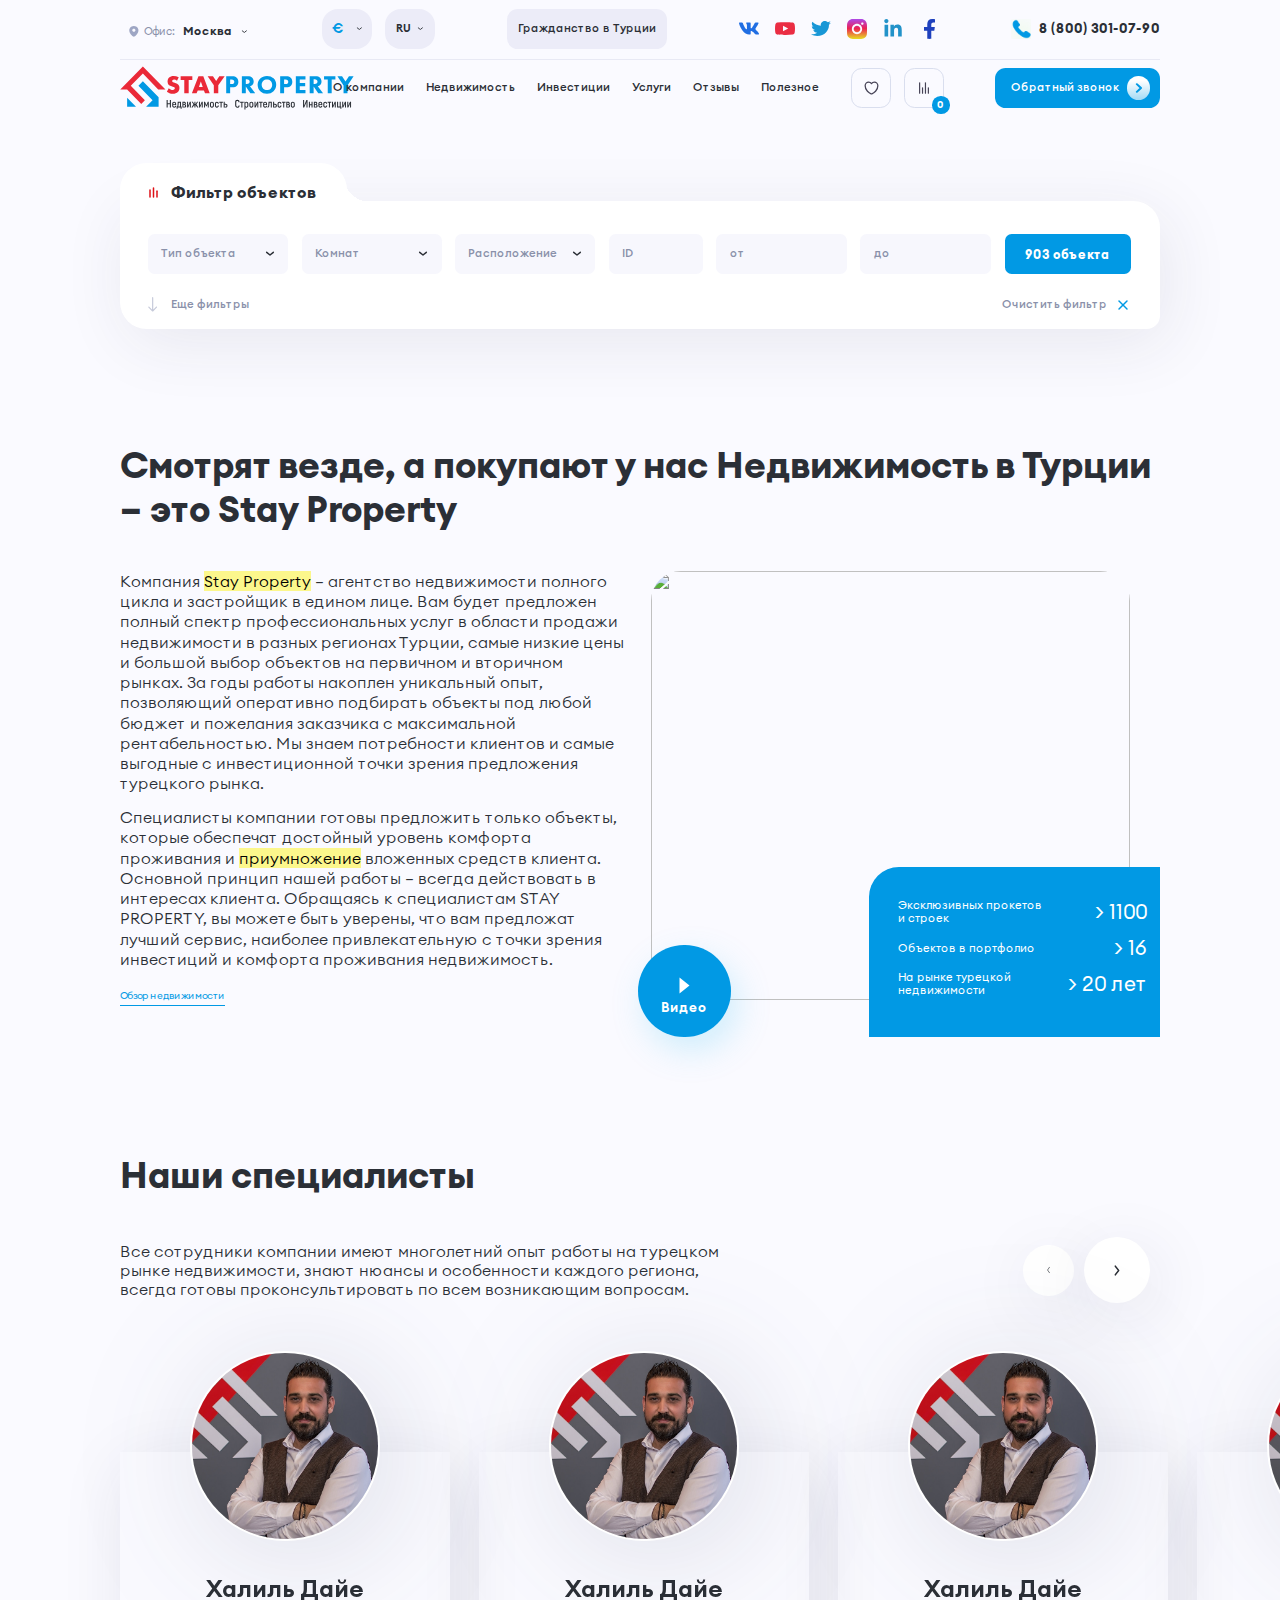
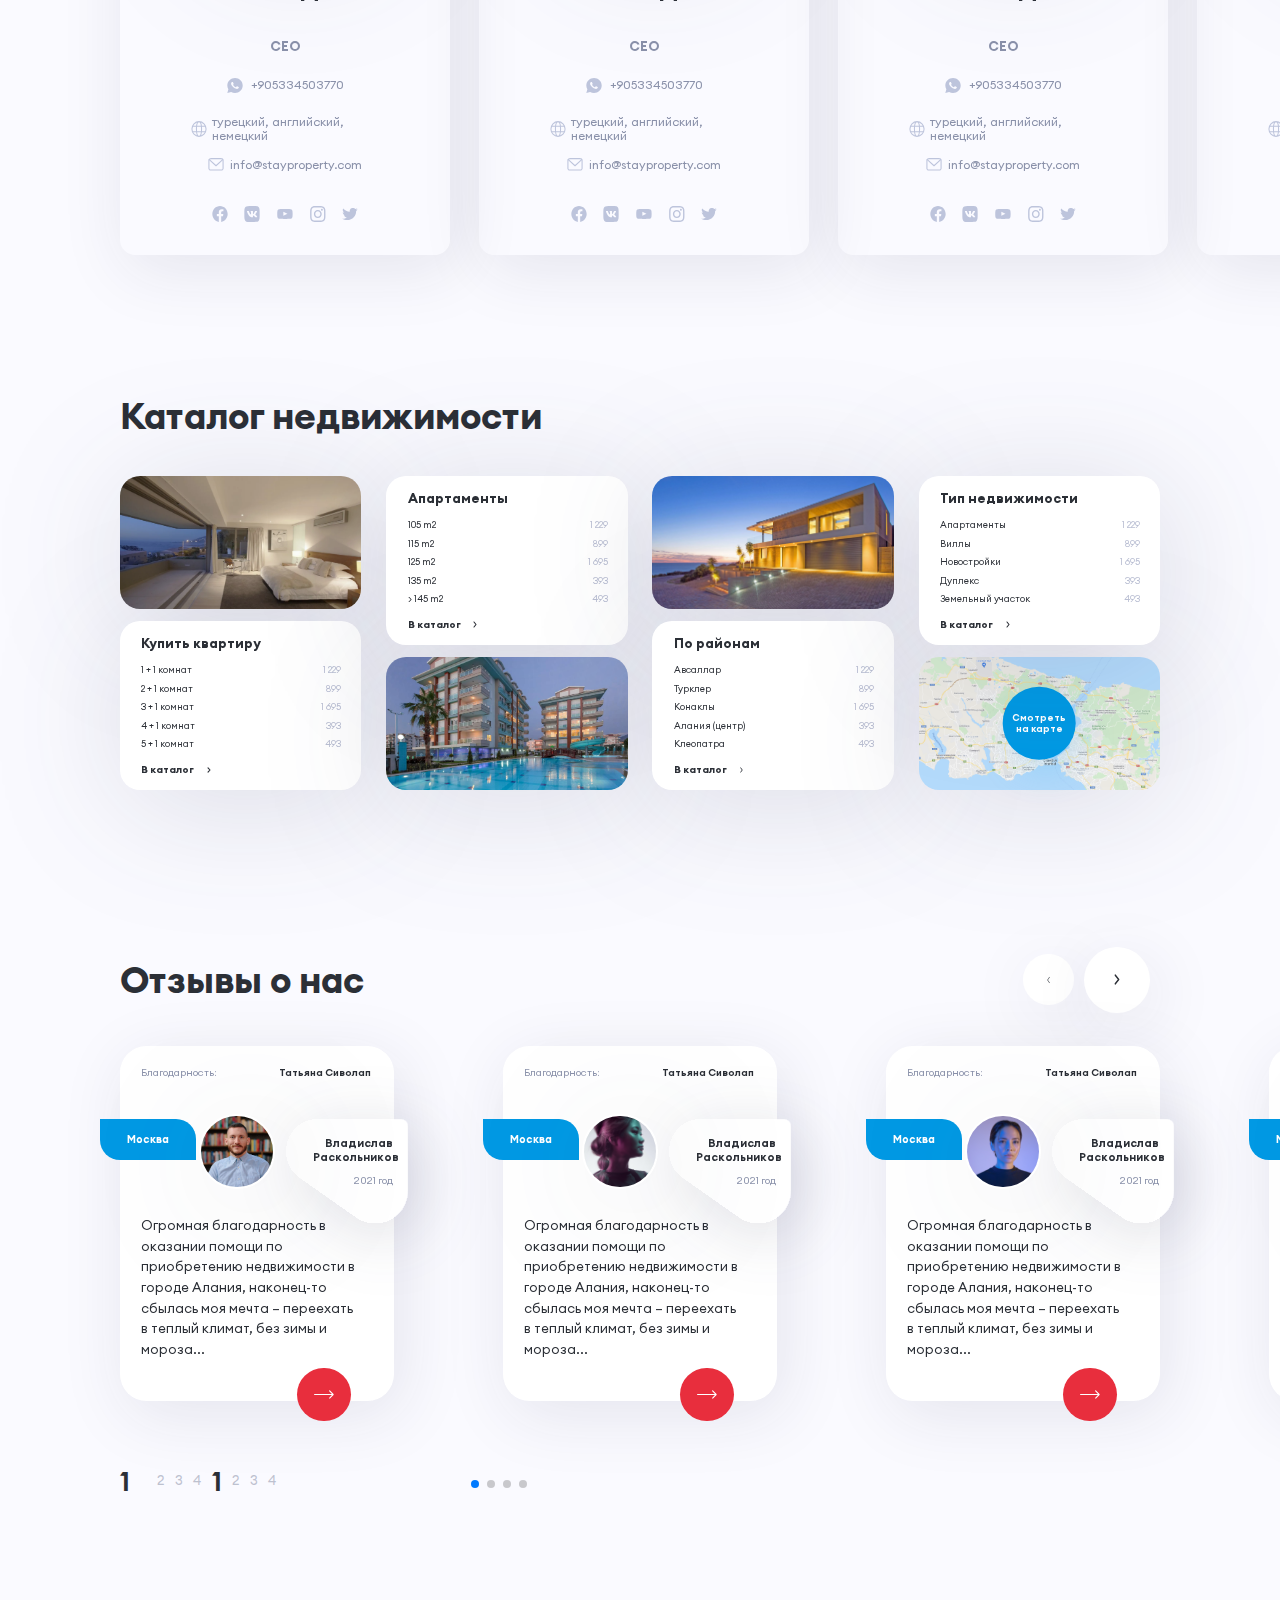
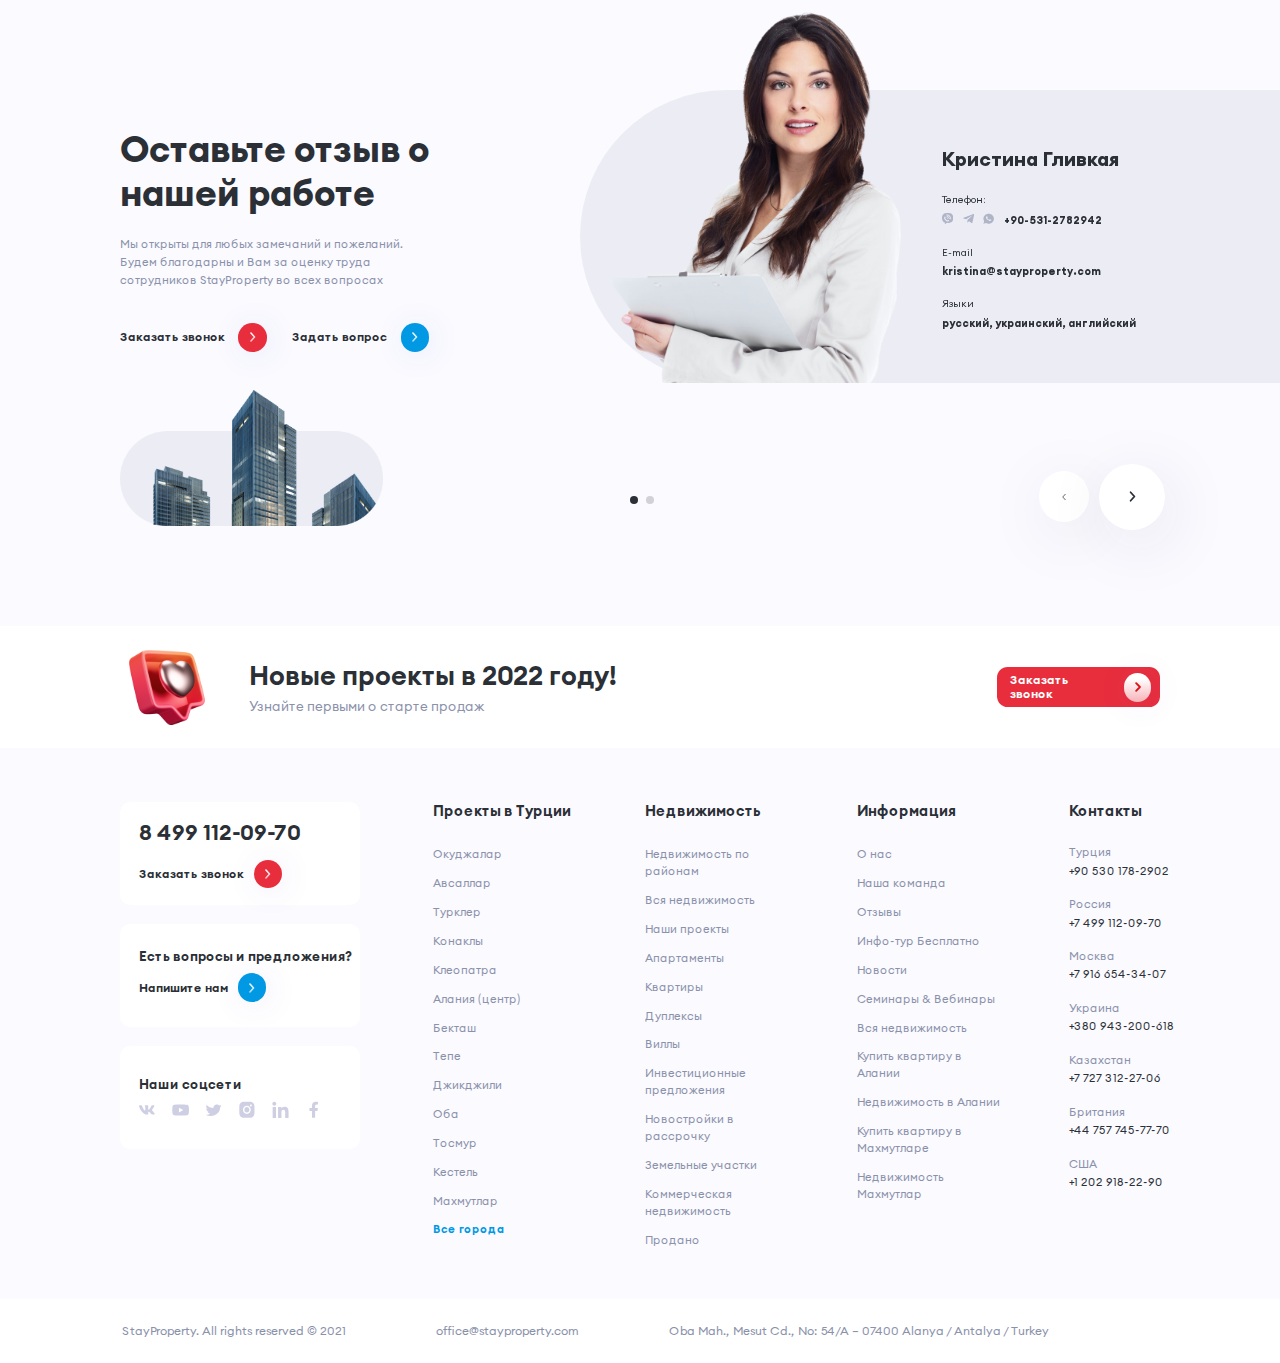
==== about.html @ b24c3aa5 "about" ====
<!DOCTYPE html>
<html lang="ru">

<head>
    <meta charset="utf-8">
    <meta name="viewport" content="width=device-width, initial-scale=1.0, shrink-to-fit=no">
    <meta name="description" content="another website">
    <link rel="stylesheet" href="./css/swiper-bundle.min.css">
    <link rel="stylesheet" href="./css/ion.rangeSlider.css">

    <link href="./css/style.css" rel="stylesheet">
    <title>title</title>
</head>

<body>
    <header class="header">
        <div class="container">
            <div class="header__inner">
                <div class="header__top">
                    <div class="header__location select ">
                        <div class="header__location-select  select__header">
                            <div class="header__office-wrap">
                                <img src="./img/location.svg" alt="">
                                <div class="header__office-name">Офис:</div>
                            </div>
                            <div class="header__office-place select__current">Москва</div>
                            <svg width="14" height="8" viewBox="0 0 14 8" fill="none"
                                xmlns="http://www.w3.org/2000/svg">
                                <path d="M2 2L7 6L12 2" stroke="#2B2F36" stroke-width="2.2" stroke-linecap="round"
                                    stroke-linejoin="round" />
                            </svg>
                        </div>
                        <div class="header__location-body">
                            <div class="header__location-item select__item">Москва</div>
                            <div class="header__location-item select__item">Украина</div>
                            <div class="header__location-item select__item">Казахстан</div>
                            <div class="header__location-item select__item">Великобритания</div>
                            <div class="header__location-item select__item">США</div>
                        </div>
                    </div>

                    <div class="header__money-language-wrap">
                        <div class="header__money select">
                            <div class="header__money-select select__header">
                                
                                <div class="header__money-wrap select__current">
                                    €
                                </div>
                                
                                <svg class="header__money-arrow" width="14" height="8" viewBox="0 0 14 8" fill="none"
                                    xmlns="http://www.w3.org/2000/svg">
                                    <path d="M2 2L7 6L12 2" stroke="#2B2F36" stroke-width="2.2" stroke-linecap="round"
                                        stroke-linejoin="round" />
                                </svg>
                            </div>
                            <div class="header__money-body">
                                <div class="header__money-item select__item">
                                    €
                                </div>
                                <div class="header__money-item select__item">
                                    $
                                </div>
                                <div class="header__money-item select__item">
                                    ₽
                                </div>
                            </div>
                        </div>

                        <div class="header__language select">
                            <div class="header__language-select select__header">
                                <div class="header__language-title select__current">RU</div>
                                <svg width="14" height="8" viewBox="0 0 14 8" fill="none"
                                    xmlns="http://www.w3.org/2000/svg">
                                    <path d="M2 2L7 6L12 2" stroke="#2B2F36" stroke-width="2.2" stroke-linecap="round"
                                        stroke-linejoin="round" />
                                </svg>
                            </div>
                            <div class="header__language-body select__body">
                                <div class="header__language-item select__item">RU</div>
                                <div class="header__language-item select__item">EN</div>
                            </div>
                        </div>
                    </div>

                    <div class="header__about">Гражданство в Турции</div>

                    <div class="header__social-wrap">
                        <a href="" class="header__social-item">
                            <img src="./img/vk.svg" alt="">
                        </a>
                        <a href="" class="header__social-item">
                            <img src="./img/youtub.svg" alt="">
                        </a href="">
                        <a href="" class="header__social-item">
                            <img src="./img/twitter.svg" alt="">
                        </a href="">
                        <a href="" class="header__social-item">
                            <img src="./img/inst.svg" alt="">
                        </a href="">
                        <a href="" class="header__social-item">
                            <img src="./img/linkedin.svg" alt="">
                        </a href="">
                        <a href="" class="header__social-item">
                            <img src="./img/fb.svg" alt="">
                        </a href="">
                    </div>
                    <a href="tel:88003010790" class="header__phone">
                        <img class="header__phone-img" src="./img/call.png" alt="">
                        8 (800) 301-07-90
                    </a>
                </div>

                <div class="header__bottom">
                    <a href="" class="header__logo logo">
                        <img src="./img/logo.svg" alt="">
                        <div class="logo__text-wrap">
                            <svg width="188" height="19" viewBox="0 0 188 19" fill="none"
                                xmlns="http://www.w3.org/2000/svg">
                                <path
                                    d="M0.870972 16.799L2.76411 13.2174C3.99209 14.3772 5.29681 14.957 6.67829 14.957C7.46283 14.957 8.03418 14.7609 8.39234 14.3686C8.68228 14.0787 8.82725 13.7205 8.82725 13.2942C8.82725 12.8848 8.66523 12.5437 8.34118 12.2708C8.06829 12.0321 7.33492 11.7336 6.14105 11.3754L4.98982 11.0173C3.84712 10.6591 3.02846 10.1986 2.53386 9.6358C1.88576 8.93653 1.56171 7.93027 1.56171 6.61702C1.56171 4.91149 2.0819 3.53854 3.12227 2.49817C4.19675 1.42369 5.65497 0.886447 7.49694 0.886447C9.25364 0.886447 11.0103 1.34694 12.767 2.26792L11.0018 5.72162C10.0296 4.95413 9.0575 4.57038 8.08535 4.57038C7.47136 4.57038 6.98528 4.74094 6.62712 5.08204C6.33718 5.37198 6.19222 5.67898 6.19222 6.00303C6.19222 6.31002 6.26896 6.56585 6.42246 6.77051C6.66123 7.06045 7.15584 7.31628 7.90627 7.538L9.26216 7.94733C10.6948 8.39076 11.7266 8.95359 12.3577 9.6358C13.0911 10.4203 13.4578 11.4351 13.4578 12.6802C13.4578 14.471 12.9205 15.9036 11.846 16.9781C10.6863 18.1378 9.00633 18.7177 6.8062 18.7177C5.59528 18.7177 4.47816 18.5301 3.45484 18.1549C2.58503 17.8479 1.72374 17.3959 0.870972 16.799ZM26.3334 5.03088H22.7006V18.334H18.2747V5.03088H14.642V1.27019H26.3334V5.03088ZM38.9823 18.334L37.9334 15.4687H31.7423L30.5911 18.334H25.9094L32.4587 1.27019H37.2938L43.7151 18.334H38.9823ZM32.9703 12.0918H36.7566L34.8379 6.56585L32.9703 12.0918ZM47.828 18.334V10.1475L41.6625 1.27019H46.9582L50.1816 5.92628L53.2771 1.27019H58.6495L52.2794 10.1475V18.334H47.828Z"
                                    fill="#EA2938" />
                                <path
                                    d="M60.2011 1.27019H66.2131C68.1403 1.27019 69.6327 1.73921 70.6901 2.67725C71.7987 3.6494 72.353 5.03088 72.353 6.82168C72.353 8.4931 71.8669 9.83193 70.8948 10.8382C69.9056 11.8445 68.4559 12.3476 66.5457 12.3476H64.1409V18.334H60.2011V1.27019ZM64.1409 4.49364V9.12414H65.5479C66.5201 9.12414 67.2279 8.91095 67.6713 8.48457C68.0977 8.05819 68.3109 7.49536 68.3109 6.7961C68.3109 6.07978 68.0977 5.52548 67.6713 5.13321C67.2279 4.70683 66.4945 4.49364 65.4712 4.49364H64.1409ZM75.8646 1.27019H81.851C83.693 1.27019 85.1427 1.76479 86.2001 2.754C87.1893 3.70909 87.6839 4.97971 87.6839 6.56585C87.6839 8.01555 87.2405 9.17531 86.3536 10.0451C85.6714 10.6932 84.8783 11.1281 83.9744 11.3499L89.2189 18.334H84.4093L79.8044 11.6057V18.334H75.8646V1.27019ZM79.8044 4.34014V9.02181H80.6998C81.7743 9.02181 82.5588 8.77451 83.0534 8.27991C83.4798 7.85352 83.693 7.29923 83.693 6.61702C83.693 5.86658 83.4286 5.28671 82.8999 4.87738C82.4224 4.51922 81.6975 4.34014 80.7254 4.34014H79.8044ZM100.947 0.886447C103.641 0.886447 105.842 1.71363 107.547 3.36799C109.321 5.09057 110.208 7.23953 110.208 9.81488C110.208 12.3561 109.321 14.488 107.547 16.2106C105.824 17.882 103.624 18.7177 100.947 18.7177C98.2519 18.7177 96.0348 17.882 94.2951 16.2106C93.4594 15.4261 92.8028 14.488 92.3252 13.3965C91.8647 12.2879 91.6345 11.1111 91.6345 9.86604C91.6345 8.67218 91.8733 7.49536 92.3508 6.33561C92.8454 5.15879 93.485 4.17811 94.2695 3.39357C95.9409 1.72216 98.1667 0.886447 100.947 0.886447ZM100.921 4.51922C99.4032 4.51922 98.1581 5.00529 97.186 5.97744C96.1797 6.94959 95.6766 8.23727 95.6766 9.84046C95.6766 11.3754 96.1968 12.6546 97.2371 13.6779C98.2264 14.6159 99.4458 15.085 100.896 15.085C102.448 15.085 103.71 14.5989 104.682 13.6267C105.671 12.6716 106.166 11.401 106.166 9.81488C106.166 8.2458 105.671 6.96665 104.682 5.97744C103.676 5.00529 102.422 4.51922 100.921 4.51922ZM114.162 1.27019H120.174C122.101 1.27019 123.594 1.73921 124.651 2.67725C125.76 3.6494 126.314 5.03088 126.314 6.82168C126.314 8.4931 125.828 9.83193 124.856 10.8382C123.866 11.8445 122.417 12.3476 120.507 12.3476H118.102V18.334H114.162V1.27019ZM118.102 4.49364V9.12414H119.509C120.481 9.12414 121.189 8.91095 121.632 8.48457C122.059 8.05819 122.272 7.49536 122.272 6.7961C122.272 6.07978 122.059 5.52548 121.632 5.13321C121.189 4.70683 120.455 4.49364 119.432 4.49364H118.102ZM139.47 1.27019V4.59597H133.765V7.89616H139.189V11.2219H133.765V15.0082H139.47V18.334H129.826V1.27019H139.47ZM143.69 1.27019H149.677C151.519 1.27019 152.968 1.76479 154.026 2.754C155.015 3.70909 155.51 4.97971 155.51 6.56585C155.51 8.01555 155.066 9.17531 154.179 10.0451C153.497 10.6932 152.704 11.1281 151.8 11.3499L157.045 18.334H152.235L147.63 11.6057V18.334H143.69V1.27019ZM147.63 4.34014V9.02181H148.525C149.6 9.02181 150.384 8.77451 150.879 8.27991C151.305 7.85352 151.519 7.29923 151.519 6.61702C151.519 5.86658 151.254 5.28671 150.726 4.87738C150.248 4.51922 149.523 4.34014 148.551 4.34014H147.63ZM169.4 4.59597H165.69V18.334H161.75V4.59597H158.041V1.27019H169.4V4.59597ZM177.54 18.334V10.3777L171.426 1.27019H176.082L179.51 6.56585L182.938 1.27019H187.594L181.48 10.3777V18.334H177.54Z"
                                    fill="#0199E4" />
                            </svg>
                            <svg width="186" height="11" viewBox="0 0 186 11" fill="none"
                                xmlns="http://www.w3.org/2000/svg">
                                <path
                                    d="M3.84651 0.998087V4.22751H1.70078V0.998087H0.606246V8.58398H1.70078V5.25703H3.84651V8.58398H4.94104V0.998087H3.84651ZM9.1679 6.79588C9.07036 7.41359 8.79944 7.69535 8.16006 7.69535C7.58569 7.69535 7.24975 7.33773 7.24975 6.55747V6.12399H10.1432V4.85606C10.1432 3.50143 9.3738 2.73201 8.14922 2.73201C6.94631 2.73201 6.19856 3.50143 6.19856 4.85606V6.55747C6.19856 7.92293 6.94631 8.70319 8.13838 8.70319C9.3738 8.70319 10.1216 8.00962 10.2191 6.79588H9.1679ZM8.16006 3.71817C8.75609 3.71817 9.10287 4.06496 9.10287 4.84522V5.33289H7.24975V4.84522C7.24975 4.06496 7.58569 3.71817 8.16006 3.71817ZM10.6212 9.85191H11.629V8.58398H14.6417V9.85191H15.6495V7.61949H14.9993V2.87289H11.6832C11.6615 3.78319 11.6182 4.70434 11.564 5.61465C11.5098 6.41659 11.3689 7.16434 11.0546 7.61949H10.6212V9.85191ZM12.2467 7.61949C12.4201 7.16434 12.5285 6.57914 12.5827 5.85306C12.6368 5.18117 12.6585 4.50927 12.6693 3.83738H13.9589V7.61949H12.2467ZM19.2754 5.54963C19.6764 5.28954 19.904 4.86689 19.904 4.45509C19.904 3.46892 19.2754 2.87289 18.1159 2.87289H16.4036V8.58398H18.2026C19.5355 8.58398 20.1966 7.95544 20.1966 6.92592C20.1966 6.3624 19.9148 5.79888 19.2754 5.54963ZM17.4223 3.75068H18.0508C18.5927 3.75068 18.8745 4.03245 18.8745 4.47676C18.8745 4.95359 18.5927 5.21368 18.0617 5.21368H17.4223V3.75068ZM18.2459 7.69535H17.4223V6.10231H18.2459C18.8636 6.10231 19.1562 6.37324 19.1562 6.89341C19.1562 7.41359 18.8636 7.69535 18.2459 7.69535ZM21.0601 8.58398H22.133L23.2275 6.29738C23.4551 5.80971 23.8127 4.7802 23.8669 4.54178L23.8994 4.55262C23.8669 5.12698 23.8453 5.84222 23.8453 6.39491V8.58398H24.8639V2.87289H23.7911L22.6857 5.26786C22.5015 5.73385 22.1764 6.58998 22.0897 6.88258L22.0571 6.8609C22.0788 6.24319 22.0788 5.73385 22.0788 5.2787V2.87289H21.0601V8.58398ZM31.1905 8.58398H32.3718L30.4103 5.32205L32.1767 2.87289H30.9521L30.1068 4.17333C29.8901 4.52011 29.6517 4.89941 29.4241 5.2787V2.87289H28.4163V5.2787C28.1887 4.89941 27.9503 4.52011 27.7335 4.17333L26.8882 2.87289H25.6637L27.4301 5.32205L25.4578 8.58398H26.639L28.0803 6.13482L28.4163 6.51412V8.58398H29.4241V6.50328L29.7492 6.13482L31.1905 8.58398ZM32.966 8.58398H34.0389L35.1334 6.29738C35.361 5.80971 35.7186 4.7802 35.7728 4.54178L35.8053 4.55262C35.7728 5.12698 35.7511 5.84222 35.7511 6.39491V8.58398H36.7698V2.87289H35.6969L34.5916 5.26786C34.4073 5.73385 34.0822 6.58998 33.9955 6.88258L33.963 6.8609C33.9847 6.24319 33.9847 5.73385 33.9847 5.2787V2.87289H32.966V8.58398ZM41.731 2.87289L40.8532 4.93192C40.7014 5.33289 40.5497 5.71218 40.4197 6.12399H40.3872C40.268 5.71218 40.1162 5.33289 39.9537 4.93192L39.0759 2.87289H38.0247V8.58398H39V6.31905C39 5.72302 38.9567 5.13782 38.935 4.63932L38.9892 4.62848C39.1517 5.12698 39.3035 5.63632 39.4552 6.05896L39.9212 7.16434H40.8857L41.3517 6.05896C41.5034 5.63632 41.6659 5.12698 41.8177 4.62848L41.8718 4.63932C41.8502 5.13782 41.8068 5.72302 41.8068 6.31905V8.58398H42.7821V2.87289H41.731ZM45.9212 8.71403C47.1675 8.71403 47.9369 7.9446 47.9369 6.54663V4.89941C47.9369 3.50143 47.1675 2.73201 45.9212 2.73201C44.6858 2.73201 43.9164 3.50143 43.9164 4.89941V6.54663C43.9164 7.9446 44.6858 8.71403 45.9212 8.71403ZM45.9212 7.69535C45.336 7.69535 44.9784 7.34857 44.9784 6.54663V4.89941C44.9784 4.09747 45.336 3.75068 45.9212 3.75068C46.5173 3.75068 46.8749 4.09747 46.8749 4.89941V6.54663C46.8749 7.34857 46.5173 7.69535 45.9212 7.69535ZM50.8617 8.70319C52.0755 8.70319 52.834 7.9446 52.8666 6.61165H51.8154C51.7829 7.33773 51.4577 7.69535 50.8726 7.69535C50.3199 7.69535 49.9948 7.33773 49.9948 6.61165V4.81271C49.9948 4.08663 50.3199 3.73985 50.8726 3.73985C51.4469 3.73985 51.7612 4.08663 51.7829 4.81271H52.8449C52.8015 3.4906 52.0971 2.73201 50.8617 2.73201C49.6696 2.73201 48.9327 3.4906 48.9327 4.81271V6.61165C48.9327 7.9446 49.6696 8.70319 50.8617 8.70319ZM56.9253 2.87289H53.2732V3.85905H54.5736V8.58398H55.614V3.85905H56.9253V2.87289ZM59.6068 4.80187H58.7074V2.87289H57.6562V8.58398H59.6068C60.6905 8.58398 61.4925 7.81456 61.4925 6.67667C61.4925 5.56046 60.6905 4.80187 59.6068 4.80187ZM59.4985 7.63033H58.7074V5.75553H59.4985C60.0511 5.75553 60.4304 6.10231 60.4304 6.67667C60.4304 7.26187 60.0511 7.63033 59.4985 7.63033ZM71.3472 8.71403C72.7452 8.71403 73.5579 7.89042 73.6338 6.39491H72.5501C72.4742 7.26187 72.0841 7.67368 71.3472 7.67368C70.6861 7.67368 70.2635 7.25103 70.2635 6.35156V3.23051C70.2635 2.3202 70.6861 1.89756 71.3255 1.89756C72.0516 1.89756 72.4417 2.29853 72.5067 3.18716H73.5904C73.5254 1.68082 72.7127 0.857206 71.3364 0.857206C70.0034 0.857206 69.1473 1.69165 69.1473 3.23051V6.35156C69.1473 7.87958 70.0142 8.71403 71.3472 8.71403ZM77.6997 2.87289H74.0476V3.85905H75.3481V8.58398H76.3884V3.85905H77.6997V2.87289ZM80.5547 2.74284C80.0453 2.74284 79.5468 3.02461 79.2651 3.39306L79.1892 2.86205H78.4306V10.5346H79.4601V8.25887C79.7419 8.55147 80.1429 8.71403 80.5547 8.71403C81.66 8.71403 82.3753 7.91209 82.3753 6.52495V4.95359C82.3753 3.55562 81.6384 2.74284 80.5547 2.74284ZM81.3024 6.52495C81.3024 7.3594 80.9881 7.72786 80.3813 7.72786C79.8069 7.72786 79.4601 7.27271 79.4601 6.52495V4.94275C79.4601 4.12998 79.8394 3.72901 80.3813 3.72901C80.9665 3.72901 81.3024 4.1083 81.3024 4.95359V6.52495ZM85.3641 8.71403C86.6103 8.71403 87.3798 7.9446 87.3798 6.54663V4.89941C87.3798 3.50143 86.6103 2.73201 85.3641 2.73201C84.1287 2.73201 83.3592 3.50143 83.3592 4.89941V6.54663C83.3592 7.9446 84.1287 8.71403 85.3641 8.71403ZM85.3641 7.69535C84.7789 7.69535 84.4213 7.34857 84.4213 6.54663V4.89941C84.4213 4.09747 84.7789 3.75068 85.3641 3.75068C85.9601 3.75068 86.3177 4.09747 86.3177 4.89941V6.54663C86.3177 7.34857 85.9601 7.69535 85.3641 7.69535ZM88.5056 8.58398H89.5785L90.673 6.29738C90.9006 5.80971 91.2582 4.7802 91.3124 4.54178L91.3449 4.55262C91.3124 5.12698 91.2907 5.84222 91.2907 6.39491V8.58398H92.3094V2.87289H91.2366L90.1312 5.26786C89.9469 5.73385 89.6218 6.58998 89.5351 6.88258L89.5026 6.8609C89.5243 6.24319 89.5243 5.73385 89.5243 5.2787V2.87289H88.5056V8.58398ZM96.6962 2.87289H93.0441V3.85905H94.3446V8.58398H95.3849V3.85905H96.6962V2.87289ZM100.097 6.79588C99.9995 7.41359 99.7286 7.69535 99.0892 7.69535C98.5149 7.69535 98.1789 7.33773 98.1789 6.55747V6.12399H101.072V4.85606C101.072 3.50143 100.303 2.73201 99.0784 2.73201C97.8755 2.73201 97.1277 3.50143 97.1277 4.85606V6.55747C97.1277 7.92293 97.8755 8.70319 99.0676 8.70319C100.303 8.70319 101.051 8.00962 101.148 6.79588H100.097ZM99.0892 3.71817C99.6853 3.71817 100.032 4.06496 100.032 4.84522V5.33289H98.1789V4.84522C98.1789 4.06496 98.5149 3.71817 99.0892 3.71817ZM101.55 8.65984C102.677 8.65984 103.219 7.89042 103.36 6.29738C103.425 5.63632 103.49 4.50927 103.501 3.83738H104.78V8.58398H105.82V2.87289H102.493C102.471 3.97826 102.396 5.30037 102.331 6.12399C102.244 7.03429 102.125 7.652 101.55 7.652V8.65984ZM109.029 4.80187H108.13V2.87289H107.079V8.58398H109.029C110.113 8.58398 110.915 7.81456 110.915 6.67667C110.915 5.56046 110.113 4.80187 109.029 4.80187ZM108.921 7.63033H108.13V5.75553H108.921C109.474 5.75553 109.853 6.10231 109.853 6.67667C109.853 7.26187 109.474 7.63033 108.921 7.63033ZM113.471 8.70319C114.685 8.70319 115.443 7.9446 115.476 6.61165H114.424C114.392 7.33773 114.067 7.69535 113.482 7.69535C112.929 7.69535 112.604 7.33773 112.604 6.61165V4.81271C112.604 4.08663 112.929 3.73985 113.482 3.73985C114.056 3.73985 114.37 4.08663 114.392 4.81271H115.454C115.411 3.4906 114.706 2.73201 113.471 2.73201C112.279 2.73201 111.542 3.4906 111.542 4.81271V6.61165C111.542 7.9446 112.279 8.70319 113.471 8.70319ZM119.534 2.87289H115.882V3.85905H117.183V8.58398H118.223V3.85905H119.534V2.87289ZM123.137 5.54963C123.538 5.28954 123.766 4.86689 123.766 4.45509C123.766 3.46892 123.137 2.87289 121.977 2.87289H120.265V8.58398H122.064C123.397 8.58398 124.058 7.95544 124.058 6.92592C124.058 6.3624 123.776 5.79888 123.137 5.54963ZM121.284 3.75068H121.912C122.454 3.75068 122.736 4.03245 122.736 4.47676C122.736 4.95359 122.454 5.21368 121.923 5.21368H121.284V3.75068ZM122.108 7.69535H121.284V6.10231H122.108C122.725 6.10231 123.018 6.37324 123.018 6.89341C123.018 7.41359 122.725 7.69535 122.108 7.69535ZM126.797 8.71403C128.043 8.71403 128.812 7.9446 128.812 6.54663V4.89941C128.812 3.50143 128.043 2.73201 126.797 2.73201C125.561 2.73201 124.792 3.50143 124.792 4.89941V6.54663C124.792 7.9446 125.561 8.71403 126.797 8.71403ZM126.797 7.69535C126.211 7.69535 125.854 7.34857 125.854 6.54663V4.89941C125.854 4.09747 126.211 3.75068 126.797 3.75068C127.393 3.75068 127.75 4.09747 127.75 4.89941V6.54663C127.75 7.34857 127.393 7.69535 126.797 7.69535ZM137.053 8.58398H138.158L139.99 4.43341C140.174 4.01077 140.391 3.42557 140.532 3.03544L140.564 3.05712C140.51 3.68566 140.467 4.70434 140.467 5.2787V8.58398H141.539V0.998087H140.423L138.581 5.18117C138.375 5.62548 138.18 6.1565 138.039 6.52495L138.007 6.50328C138.082 5.84222 138.126 4.85606 138.126 4.31421V0.998087H137.053V8.58398ZM145.525 2.87289V5.17033H143.932V2.87289H142.881V8.58398H143.932V6.14566H145.525V8.58398H146.577V2.87289H145.525ZM150.706 5.54963C151.107 5.28954 151.334 4.86689 151.334 4.45509C151.334 3.46892 150.706 2.87289 149.546 2.87289H147.834V8.58398H149.633C150.966 8.58398 151.627 7.95544 151.627 6.92592C151.627 6.3624 151.345 5.79888 150.706 5.54963ZM148.853 3.75068H149.481C150.023 3.75068 150.305 4.03245 150.305 4.47676C150.305 4.95359 150.023 5.21368 149.492 5.21368H148.853V3.75068ZM149.676 7.69535H148.853V6.10231H149.676C150.294 6.10231 150.587 6.37324 150.587 6.89341C150.587 7.41359 150.294 7.69535 149.676 7.69535ZM155.33 6.79588C155.232 7.41359 154.961 7.69535 154.322 7.69535C153.748 7.69535 153.412 7.33773 153.412 6.55747V6.12399H156.305V4.85606C156.305 3.50143 155.536 2.73201 154.311 2.73201C153.108 2.73201 152.36 3.50143 152.36 4.85606V6.55747C152.36 7.92293 153.108 8.70319 154.3 8.70319C155.536 8.70319 156.283 8.00962 156.381 6.79588H155.33ZM154.322 3.71817C154.918 3.71817 155.265 4.06496 155.265 4.84522V5.33289H153.412V4.84522C153.412 4.06496 153.748 3.71817 154.322 3.71817ZM159.211 8.70319C160.424 8.70319 161.183 7.9446 161.215 6.61165H160.164C160.132 7.33773 159.807 7.69535 159.221 7.69535C158.669 7.69535 158.344 7.33773 158.344 6.61165V4.81271C158.344 4.08663 158.669 3.73985 159.221 3.73985C159.796 3.73985 160.11 4.08663 160.132 4.81271H161.194C161.15 3.4906 160.446 2.73201 159.211 2.73201C158.018 2.73201 157.282 3.4906 157.282 4.81271V6.61165C157.282 7.9446 158.018 8.70319 159.211 8.70319ZM165.274 2.87289H161.622V3.85905H162.922V8.58398H163.963V3.85905H165.274V2.87289ZM166.005 8.58398H167.078L168.172 6.29738C168.4 5.80971 168.758 4.7802 168.812 4.54178L168.844 4.55262C168.812 5.12698 168.79 5.84222 168.79 6.39491V8.58398H169.809V2.87289H168.736L167.631 5.26786C167.446 5.73385 167.121 6.58998 167.034 6.88258L167.002 6.8609C167.024 6.24319 167.024 5.73385 167.024 5.2787V2.87289H166.005V8.58398ZM174.369 9.85191H175.388V7.61949H174.737V2.87289H173.686V7.61949H172.115V2.87289H171.064V8.58398H174.369V9.85191ZM176.196 8.58398H177.269L178.364 6.29738C178.591 5.80971 178.949 4.7802 179.003 4.54178L179.036 4.55262C179.003 5.12698 178.982 5.84222 178.982 6.39491V8.58398H180V2.87289H178.927L177.822 5.26786C177.638 5.73385 177.313 6.58998 177.226 6.88258L177.193 6.8609C177.215 6.24319 177.215 5.73385 177.215 5.2787V2.87289H176.196V8.58398ZM181.255 8.58398H182.328L183.422 6.29738C183.65 5.80971 184.008 4.7802 184.062 4.54178L184.094 4.55262C184.062 5.12698 184.04 5.84222 184.04 6.39491V8.58398H185.059V2.87289H183.986L182.881 5.26786C182.696 5.73385 182.371 6.58998 182.285 6.88258L182.252 6.8609C182.274 6.24319 182.274 5.73385 182.274 5.2787V2.87289H181.255V8.58398Z"
                                    fill="#2B2F36" />
                            </svg>
                        </div>
                    </a>

                    <nav class="header__nav">
                        <ul class="header__list">
                            <li class="header__item">
                                <a href="#">О компании</a>
                            </li>
                            <li class="header__item">
                                <a href="#">Недвижимость</a>
                            </li>
                            <li class="header__item">
                                <a href="#">Инвестиции</a>
                            </li>
                            <li class="header__item">
                                <a href="#">Услуги</a>
                            </li>
                            <li class="header__item">
                                <a href="#">Отзывы</a>
                            </li>
                            <li class="header__item">
                                <a href="#">Полезное</a>
                            </li>
                        </ul>
                    </nav>

                    <div class="header__right">
                        <div class="header__btns">
                            <a class="header__like-btn" href="#">
                                <img src="./img/heart.svg" alt="">
                            </a>
                            <a class="header__filter-btn" href="#">
                                <img src="./img/filtr.svg" alt="">
                                <span>0</span>
                            </a>
                        </div>

                        <button class="header__btn-back-call">
                            <span>Обратный звонок</span>
                            <div class="header__btn-arrow">
                                <img src="./img/arrow.svg" alt="">
                            </div>
                        </button>
                    </div>
                </div>
            </div>
        </div>
    </header>

    <main class="main">
        <section class="banner no-img">
            <div class="container">
                <div class="banner__inner">
                    <div class="filter">
                        <div class="filter__header">
                            <div class="filter__title-wrap">
                                <img class="filter__title-img" src="./img/filter-filter.svg" alt="">
                                <div class="filter__title">Фильтр объектов</div>
                                <div class="filter__corner"></div>
                            </div>
                        </div>
                        <div class="filter__body">
                            <div class="filter__body-top">
                                <div class="filter__select select property-type">
                                    <div class="filter__wrapper  select__header">
                                        <div class="filter__current select__current">Тип объекта</div>
                                        <svg width="14" height="8" viewBox="0 0 14 8" fill="none"
                                            xmlns="http://www.w3.org/2000/svg">
                                            <path d="M2 2L7 6L12 2" stroke="#2B2F36" stroke-width="2.2"
                                                stroke-linecap="round" stroke-linejoin="round" />
                                        </svg>
                                    </div>
                                    <div class="filter__option">
                                        <div class="filter__type-item select__item">Квартира</div>
                                        <div class="filter__type-item select__item">Вилла</div>
                                        <div class="filter__type-item select__item">Особняк</div>
                                        <div class="filter__type-item select__item">Что-то еще</div>
                                    </div>
                                </div>

                                <div class="filter__select select rooms">
                                    <div class="filter__wrapper  select__header">
                                        <div class="filter__current select__current">Комнат</div>
                                        <svg width="14" height="8" viewBox="0 0 14 8" fill="none"
                                            xmlns="http://www.w3.org/2000/svg">
                                            <path d="M2 2L7 6L12 2" stroke="#2B2F36" stroke-width="2.2"
                                                stroke-linecap="round" stroke-linejoin="round" />
                                        </svg>
                                    </div>
                                    <div class="filter__option">
                                        <div class="filter__type-item select__item">3</div>
                                        <div class="filter__type-item select__item">2</div>
                                        <div class="filter__type-item select__item">1</div>
                                        <div class="filter__type-item select__item">10</div>
                                    </div>
                                </div>

                                <div class="filter__select select place">
                                    <div class="filter__wrapper  select__header">
                                        <div class="filter__current select__current">Расположение</div>
                                        <svg width="14" height="8" viewBox="0 0 14 8" fill="none"
                                            xmlns="http://www.w3.org/2000/svg">
                                            <path d="M2 2L7 6L12 2" stroke="#2B2F36" stroke-width="2.2"
                                                stroke-linecap="round" stroke-linejoin="round" />
                                        </svg>
                                    </div>
                                    <div class="filter__option">
                                        <div class="filter__type-item select__item">Первая береговая линия</div>
                                        <div class="filter__type-item select__item">2</div>
                                        <div class="filter__type-item select__item">1</div>
                                        <div class="filter__type-item select__item">10</div>
                                    </div>
                                </div>

                                <div class="filter__input input-id">
                                    <span>ID</span>
                                    <input type="text">
                                </div>

                                <div class="filter__input input-from">
                                    <span>от</span>
                                    <input type="text">
                                </div>

                                <div class="filter__input input-to">
                                    <span>до</span>
                                    <input type="text">
                                </div>

                                <a href="" class="filter__value">903 объекта</a>
                            </div>

                            <div class="filter__body-bottom">
                                <button class="filter__more-filters">
                                    <svg width="14" height="22" viewBox="0 0 14 22" fill="none"
                                        xmlns="http://www.w3.org/2000/svg">
                                        <path
                                            d="M7.9 1C7.9 0.502944 7.49706 0.1 7 0.1C6.50294 0.1 6.1 0.502944 6.1 1L7.9 1ZM6.3636 21.6364C6.71507 21.9879 7.28492 21.9879 7.6364 21.6364L13.364 15.9088C13.7154 15.5574 13.7154 14.9875 13.364 14.636C13.0125 14.2846 12.4426 14.2846 12.0912 14.636L7 19.7272L1.90883 14.636C1.55736 14.2846 0.987511 14.2846 0.636039 14.636C0.284567 14.9875 0.284567 15.5574 0.636039 15.9088L6.3636 21.6364ZM6.1 1L6.1 21L7.9 21L7.9 1L6.1 1Z"
                                            fill="#C6CADA" />
                                    </svg>
                                    <span>Еще фильтры</span>
                                </button>

                                <button class="filter__clean-filters">
                                    <span>Очистить фильтр</span>
                                    <svg width="24" height="24" viewBox="0 0 24 24" fill="none"
                                        xmlns="http://www.w3.org/2000/svg">
                                        <path d="M18 6L6 18" stroke="#0199E4" stroke-width="2.2" stroke-linecap="round"
                                            stroke-linejoin="round" />
                                        <path d="M6 6L18 18" stroke="#0199E4" stroke-width="2.2" stroke-linecap="round"
                                            stroke-linejoin="round" />
                                    </svg>
                                </button>
                            </div>
                        </div>
                    </div>
                </div>
            </div>
        </section>


        <section class="about">
            <div class="container">
                <div class="about__inner">
                    <div class="about__title title">Смотрят везде, а покупают у нас
                        Недвижимость в Турции – это Stay Property</div>
                    <div class="about__content">
                        <div class="about__text-block">
                            <p>Компания <mark>Stay Property</mark> – агентство недвижимости полного цикла и застройщик в едином лице. Вам будет предложен полный спектр профессиональных услуг в области продажи недвижимости в разных регионах Турции, самые низкие цены и большой выбор объектов на первичном и вторичном рынках. За годы работы накоплен уникальный опыт, позволяющий 
                                оперативно подбирать объекты под любой бюджет и пожелания заказчика 
                                с максимальной рентабельностью. Мы знаем потребности клиентов и самые выгодные 
                                с инвестиционной точки зрения предложения турецкого рынка.
                            </p>
                            
                            <p>
                                Специалисты компании готовы предложить 
                                только объекты, которые обеспечат достойный уровень 
                                комфорта проживания и <mark>приумножение</mark>  вложенных средств клиента. 
                                Основной принцип нашей работы – всегда действовать в интересах клиента. 
                                Обращаясь к специалистам STAY PROPERTY, вы можете быть уверены, 
                                что вам предложат лучший сервис, наиболее привлекательную с точки 
                                зрения инвестиций и комфорта проживания недвижимость.
                            </p>
                            <a class="about__text-block-link" href="">Обзор недвижимости</a>
                        </div>
                        <div class="about__photo-block">
                            <img src="./img/about.jpg" alt="">
                            <a href="" class="banner__btn-video about">Видео</a>
                        </div>
                        <div class="about__photo-text">
                            <div class="about__photo-text-wrap">
                                <div class="about__photo-text-title">Эксклюзивных прокетов и строек</div>
                                <div class="about__photo-text-value">> 1100 </div>
                            </div>
                            <div class="about__photo-text-wrap">
                                <div class="about__photo-text-title">Объектов в портфолио</div>
                                <div class="about__photo-text-value">> 16</div>
                            </div>
                            <div class="about__photo-text-wrap">
                                <div class="about__photo-text-title">На рынке турецкой недвижимости</div>
                                <div class="about__photo-text-value">> 20 лет</div>
                            </div>
                        </div>
                    </div>
                </div>
            </div>
        </section>


        <section class="staff">
            <div class="container">
                <div class="staff__inner">
                    <div class="staff__title title">Наши специалисты</div>
                    <div class="staff__subtitle-wrap">
                        <div class="staff__subtitle">Все сотрудники компании имеют многолетний 
                            опыт работы на турецком рынке недвижимости, знают нюансы и особенности каждого региона, 
                            всегда готовы проконсультировать по всем возникающим вопросам. </div>
                        <div class="swiper__arrows">
                            <div class="staff__slider-prev swiper__arrow swiper-button-disabled" tabindex="-1" role="button" aria-label="Previous slide" aria-controls="swiper-wrapper-ea57649b6ea5b56e" aria-disabled="true">
                                <img src="./img/slider-arrow-next.svg" alt="">
                            </div>
                            <div class="staff__slider-next swiper__arrow" tabindex="0" role="button" aria-label="Next slide" aria-controls="swiper-wrapper-ea57649b6ea5b56e" aria-disabled="false">
                                <img src="./img/slider-arrow-prew.svg" alt="">
                            </div>
                        </div>
                    </div>
                    <div class="staff__slider swiper">
                        <div class="staff__slider-swiper swiper-wrapper">
                            <div class="staff__slide swiper-slide">
                                <div class="worker__item">
                                    <div class="worker__quote">
                                        <div class="worker__quote-text-wrap">
                                            <div class="worker__quote-quote">
                                                <svg width="21" height="18" viewBox="0 0 21 18" fill="none" xmlns="http://www.w3.org/2000/svg">
                                                    <path
                                                        d="M19.4987 0.694991C16.5371 0.840883 14.802 1.79607 13.1931 3.54028C10.4646 6.49818 11.0793 9.17528 11.0794 13.1753C11.0792 15.6605 13.0939 17.6753 15.5791 17.6753H16.5793C18.6504 17.6753 20.3294 15.9963 20.3293 13.9253C20.3293 11.8542 18.6504 10.1753 16.5793 10.1753H15.4067C15.3134 10.1753 15.2371 10.0979 15.2207 10.0061C15.0863 9.25466 14.1405 7.51913 15.3293 5.67528C16.2061 4.31537 17.9177 3.11415 19.9332 3.97443C20.3597 4.15646 20.9165 3.80678 20.831 3.35104L20.4823 1.49099C20.3936 1.01802 19.9794 0.671315 19.4987 0.694991Z"
                                                        fill="#ffffff" />
                                                    <path
                                                        d="M8.49875 0.694991C5.53711 0.840883 3.80201 1.79607 2.19312 3.54028C-0.535413 6.49818 0.0793191 9.17528 0.0793672 13.1753C0.0792361 15.6605 2.09388 17.6753 4.57913 17.6753H5.57934C7.65042 17.6753 9.32936 15.9963 9.32934 13.9253C9.32933 11.8542 7.6504 10.1753 5.57934 10.1753H4.4067C4.31339 10.1753 4.23715 10.0979 4.22072 10.0061C4.08632 9.25466 3.14049 7.51913 4.32932 5.67528C5.20613 4.31537 6.9177 3.11415 8.93324 3.97443C9.35971 4.15646 9.91648 3.80678 9.83102 3.35104L9.48227 1.49099C9.39358 1.01802 8.97938 0.671315 8.49875 0.694991Z"
                                                        fill="#ffffff" />
                                                </svg>
                                            </div>
                                            <div class="worker__quote-text">Для меня главное в помочь людям найти самое выгодное жилье в Турции. 
                                                Потому что я люблю путешествовать и 
                                                важно не только зарабатывать и изучать новое
                                            </div>
                                            <div class="worker__quote-quote">
                                                <svg width="21" height="18" viewBox="0 0 21 18" fill="none" xmlns="http://www.w3.org/2000/svg">
                                                    <path
                                                        d="M19.4987 0.694991C16.5371 0.840883 14.802 1.79607 13.1931 3.54028C10.4646 6.49818 11.0793 9.17528 11.0794 13.1753C11.0792 15.6605 13.0939 17.6753 15.5791 17.6753H16.5793C18.6504 17.6753 20.3294 15.9963 20.3293 13.9253C20.3293 11.8542 18.6504 10.1753 16.5793 10.1753H15.4067C15.3134 10.1753 15.2371 10.0979 15.2207 10.0061C15.0863 9.25466 14.1405 7.51913 15.3293 5.67528C16.2061 4.31537 17.9177 3.11415 19.9332 3.97443C20.3597 4.15646 20.9165 3.80678 20.831 3.35104L20.4823 1.49099C20.3936 1.01802 19.9794 0.671315 19.4987 0.694991Z"
                                                        fill="#ffffff" />
                                                    <path
                                                        d="M8.49875 0.694991C5.53711 0.840883 3.80201 1.79607 2.19312 3.54028C-0.535413 6.49818 0.0793191 9.17528 0.0793672 13.1753C0.0792361 15.6605 2.09388 17.6753 4.57913 17.6753H5.57934C7.65042 17.6753 9.32936 15.9963 9.32934 13.9253C9.32933 11.8542 7.6504 10.1753 5.57934 10.1753H4.4067C4.31339 10.1753 4.23715 10.0979 4.22072 10.0061C4.08632 9.25466 3.14049 7.51913 4.32932 5.67528C5.20613 4.31537 6.9177 3.11415 8.93324 3.97443C9.35971 4.15646 9.91648 3.80678 9.83102 3.35104L9.48227 1.49099C9.39358 1.01802 8.97938 0.671315 8.49875 0.694991Z"
                                                        fill="#ffffff" />
                                                </svg>
                                            </div>
                                        </div>
                                    </div>
                                    <div class="worker__img">
                                        <img src="./img/worker.png" alt="">
                                    </div>
                                    <div class="worker__name">Халиль Дайе</div>
                                    <div class="worker__position">CEO</div>
                                    <div class="worker__tel-wrap">
                                        <div class="worker__tel-img">
                                            <img src="./img/icon-tel.svg" alt="">
                                        </div>
                                        <a class="worker__tel" href="tel:+905334503770">+905334503770</a>
                                    </div>
                                    <div class="worker__language-wrap">
                                        <div class="worker__language-img">
                                            <img src="./img/icon-lang.svg" alt="">
                                        </div>
                                        <div class="worker__language">турецкий, английский, немецкий</div>
                                    </div>
                                    <div class="worker__email-wrap">
                                        <div class="worker__email-img">
                                            <img src="./img/icon-mail.svg" alt="">
                                        </div>
                                        <a class="worker__email" href="e-mail:info@stayproperty.com">info@stayproperty.com</a>
                                    </div>
                                    <div class="worker__social-wrap">
                                        <a class="worker__social-item" href="">
                                            <img src="./img/fb-gray.svg" alt="">
                                        </a>
                                        <a class="worker__social-item" href="">
                                            <img src="./img/vk-gray.svg" alt="">
                                        </a>
                                        <a class="worker__social-item" href="">
                                            <img src="./img/youtub-gray.svg" alt="">
                                        </a>
                                        <a class="worker__social-item" href="">
                                            <img src="./img/inst-gray.svg" alt="">
                                        </a>
                                        <a class="worker__social-item" href="">
                                            <img src="./img/twitter-gray.svg" alt="">
                                        </a>
                                    </div>
                                </div>
                            </div>
                            <div class="staff__slide swiper-slide">
                                <div class="worker__item">
                                    <div class="worker__quote">
                                        <div class="worker__quote-text-wrap">
                                            <div class="worker__quote-quote">
                                                <svg width="21" height="18" viewBox="0 0 21 18" fill="none" xmlns="http://www.w3.org/2000/svg">
                                                    <path
                                                        d="M19.4987 0.694991C16.5371 0.840883 14.802 1.79607 13.1931 3.54028C10.4646 6.49818 11.0793 9.17528 11.0794 13.1753C11.0792 15.6605 13.0939 17.6753 15.5791 17.6753H16.5793C18.6504 17.6753 20.3294 15.9963 20.3293 13.9253C20.3293 11.8542 18.6504 10.1753 16.5793 10.1753H15.4067C15.3134 10.1753 15.2371 10.0979 15.2207 10.0061C15.0863 9.25466 14.1405 7.51913 15.3293 5.67528C16.2061 4.31537 17.9177 3.11415 19.9332 3.97443C20.3597 4.15646 20.9165 3.80678 20.831 3.35104L20.4823 1.49099C20.3936 1.01802 19.9794 0.671315 19.4987 0.694991Z"
                                                        fill="#ffffff" />
                                                    <path
                                                        d="M8.49875 0.694991C5.53711 0.840883 3.80201 1.79607 2.19312 3.54028C-0.535413 6.49818 0.0793191 9.17528 0.0793672 13.1753C0.0792361 15.6605 2.09388 17.6753 4.57913 17.6753H5.57934C7.65042 17.6753 9.32936 15.9963 9.32934 13.9253C9.32933 11.8542 7.6504 10.1753 5.57934 10.1753H4.4067C4.31339 10.1753 4.23715 10.0979 4.22072 10.0061C4.08632 9.25466 3.14049 7.51913 4.32932 5.67528C5.20613 4.31537 6.9177 3.11415 8.93324 3.97443C9.35971 4.15646 9.91648 3.80678 9.83102 3.35104L9.48227 1.49099C9.39358 1.01802 8.97938 0.671315 8.49875 0.694991Z"
                                                        fill="#ffffff" />
                                                </svg>
                                            </div>
                                            <div class="worker__quote-text">Для меня главное в помочь людям найти самое выгодное жилье в Турции. 
                                                Потому что я люблю путешествовать и 
                                                важно не только зарабатывать и изучать новое
                                            </div>
                                            <div class="worker__quote-quote">
                                                <svg width="21" height="18" viewBox="0 0 21 18" fill="none" xmlns="http://www.w3.org/2000/svg">
                                                    <path
                                                        d="M19.4987 0.694991C16.5371 0.840883 14.802 1.79607 13.1931 3.54028C10.4646 6.49818 11.0793 9.17528 11.0794 13.1753C11.0792 15.6605 13.0939 17.6753 15.5791 17.6753H16.5793C18.6504 17.6753 20.3294 15.9963 20.3293 13.9253C20.3293 11.8542 18.6504 10.1753 16.5793 10.1753H15.4067C15.3134 10.1753 15.2371 10.0979 15.2207 10.0061C15.0863 9.25466 14.1405 7.51913 15.3293 5.67528C16.2061 4.31537 17.9177 3.11415 19.9332 3.97443C20.3597 4.15646 20.9165 3.80678 20.831 3.35104L20.4823 1.49099C20.3936 1.01802 19.9794 0.671315 19.4987 0.694991Z"
                                                        fill="#ffffff" />
                                                    <path
                                                        d="M8.49875 0.694991C5.53711 0.840883 3.80201 1.79607 2.19312 3.54028C-0.535413 6.49818 0.0793191 9.17528 0.0793672 13.1753C0.0792361 15.6605 2.09388 17.6753 4.57913 17.6753H5.57934C7.65042 17.6753 9.32936 15.9963 9.32934 13.9253C9.32933 11.8542 7.6504 10.1753 5.57934 10.1753H4.4067C4.31339 10.1753 4.23715 10.0979 4.22072 10.0061C4.08632 9.25466 3.14049 7.51913 4.32932 5.67528C5.20613 4.31537 6.9177 3.11415 8.93324 3.97443C9.35971 4.15646 9.91648 3.80678 9.83102 3.35104L9.48227 1.49099C9.39358 1.01802 8.97938 0.671315 8.49875 0.694991Z"
                                                        fill="#ffffff" />
                                                </svg>
                                            </div>
                                        </div>
                                    </div>
                                    <div class="worker__img">
                                        <img src="./img/worker.png" alt="">
                                    </div>
                                    <div class="worker__name">Халиль Дайе</div>
                                    <div class="worker__position">CEO</div>
                                    <div class="worker__tel-wrap">
                                        <div class="worker__tel-img">
                                            <img src="./img/icon-tel.svg" alt="">
                                        </div>
                                        <a class="worker__tel" href="tel:+905334503770">+905334503770</a>
                                    </div>
                                    <div class="worker__language-wrap">
                                        <div class="worker__language-img">
                                            <img src="./img/icon-lang.svg" alt="">
                                        </div>
                                        <div class="worker__language">турецкий, английский, немецкий</div>
                                    </div>
                                    <div class="worker__email-wrap">
                                        <div class="worker__email-img">
                                            <img src="./img/icon-mail.svg" alt="">
                                        </div>
                                        <a class="worker__email" href="e-mail:info@stayproperty.com">info@stayproperty.com</a>
                                    </div>
                                    <div class="worker__social-wrap">
                                        <a class="worker__social-item" href="">
                                            <img src="./img/fb-gray.svg" alt="">
                                        </a>
                                        <a class="worker__social-item" href="">
                                            <img src="./img/vk-gray.svg" alt="">
                                        </a>
                                        <a class="worker__social-item" href="">
                                            <img src="./img/youtub-gray.svg" alt="">
                                        </a>
                                        <a class="worker__social-item" href="">
                                            <img src="./img/inst-gray.svg" alt="">
                                        </a>
                                        <a class="worker__social-item" href="">
                                            <img src="./img/twitter-gray.svg" alt="">
                                        </a>
                                    </div>
                                </div>
                            </div>
                            <div class="staff__slide swiper-slide">
                                <div class="worker__item">
                                    <div class="worker__quote">
                                        <div class="worker__quote-text-wrap">
                                            <div class="worker__quote-quote">
                                                <svg width="21" height="18" viewBox="0 0 21 18" fill="none" xmlns="http://www.w3.org/2000/svg">
                                                    <path
                                                        d="M19.4987 0.694991C16.5371 0.840883 14.802 1.79607 13.1931 3.54028C10.4646 6.49818 11.0793 9.17528 11.0794 13.1753C11.0792 15.6605 13.0939 17.6753 15.5791 17.6753H16.5793C18.6504 17.6753 20.3294 15.9963 20.3293 13.9253C20.3293 11.8542 18.6504 10.1753 16.5793 10.1753H15.4067C15.3134 10.1753 15.2371 10.0979 15.2207 10.0061C15.0863 9.25466 14.1405 7.51913 15.3293 5.67528C16.2061 4.31537 17.9177 3.11415 19.9332 3.97443C20.3597 4.15646 20.9165 3.80678 20.831 3.35104L20.4823 1.49099C20.3936 1.01802 19.9794 0.671315 19.4987 0.694991Z"
                                                        fill="#ffffff" />
                                                    <path
                                                        d="M8.49875 0.694991C5.53711 0.840883 3.80201 1.79607 2.19312 3.54028C-0.535413 6.49818 0.0793191 9.17528 0.0793672 13.1753C0.0792361 15.6605 2.09388 17.6753 4.57913 17.6753H5.57934C7.65042 17.6753 9.32936 15.9963 9.32934 13.9253C9.32933 11.8542 7.6504 10.1753 5.57934 10.1753H4.4067C4.31339 10.1753 4.23715 10.0979 4.22072 10.0061C4.08632 9.25466 3.14049 7.51913 4.32932 5.67528C5.20613 4.31537 6.9177 3.11415 8.93324 3.97443C9.35971 4.15646 9.91648 3.80678 9.83102 3.35104L9.48227 1.49099C9.39358 1.01802 8.97938 0.671315 8.49875 0.694991Z"
                                                        fill="#ffffff" />
                                                </svg>
                                            </div>
                                            <div class="worker__quote-text">Для меня главное в помочь людям найти самое выгодное жилье в Турции. 
                                                Потому что я люблю путешествовать и 
                                                важно не только зарабатывать и изучать новое
                                            </div>
                                            <div class="worker__quote-quote">
                                                <svg width="21" height="18" viewBox="0 0 21 18" fill="none" xmlns="http://www.w3.org/2000/svg">
                                                    <path
                                                        d="M19.4987 0.694991C16.5371 0.840883 14.802 1.79607 13.1931 3.54028C10.4646 6.49818 11.0793 9.17528 11.0794 13.1753C11.0792 15.6605 13.0939 17.6753 15.5791 17.6753H16.5793C18.6504 17.6753 20.3294 15.9963 20.3293 13.9253C20.3293 11.8542 18.6504 10.1753 16.5793 10.1753H15.4067C15.3134 10.1753 15.2371 10.0979 15.2207 10.0061C15.0863 9.25466 14.1405 7.51913 15.3293 5.67528C16.2061 4.31537 17.9177 3.11415 19.9332 3.97443C20.3597 4.15646 20.9165 3.80678 20.831 3.35104L20.4823 1.49099C20.3936 1.01802 19.9794 0.671315 19.4987 0.694991Z"
                                                        fill="#ffffff" />
                                                    <path
                                                        d="M8.49875 0.694991C5.53711 0.840883 3.80201 1.79607 2.19312 3.54028C-0.535413 6.49818 0.0793191 9.17528 0.0793672 13.1753C0.0792361 15.6605 2.09388 17.6753 4.57913 17.6753H5.57934C7.65042 17.6753 9.32936 15.9963 9.32934 13.9253C9.32933 11.8542 7.6504 10.1753 5.57934 10.1753H4.4067C4.31339 10.1753 4.23715 10.0979 4.22072 10.0061C4.08632 9.25466 3.14049 7.51913 4.32932 5.67528C5.20613 4.31537 6.9177 3.11415 8.93324 3.97443C9.35971 4.15646 9.91648 3.80678 9.83102 3.35104L9.48227 1.49099C9.39358 1.01802 8.97938 0.671315 8.49875 0.694991Z"
                                                        fill="#ffffff" />
                                                </svg>
                                            </div>
                                        </div>
                                    </div>
                                    <div class="worker__img">
                                        <img src="./img/worker.png" alt="">
                                    </div>
                                    <div class="worker__name">Халиль Дайе</div>
                                    <div class="worker__position">CEO</div>
                                    <div class="worker__tel-wrap">
                                        <div class="worker__tel-img">
                                            <img src="./img/icon-tel.svg" alt="">
                                        </div>
                                        <a class="worker__tel" href="tel:+905334503770">+905334503770</a>
                                    </div>
                                    <div class="worker__language-wrap">
                                        <div class="worker__language-img">
                                            <img src="./img/icon-lang.svg" alt="">
                                        </div>
                                        <div class="worker__language">турецкий, английский, немецкий</div>
                                    </div>
                                    <div class="worker__email-wrap">
                                        <div class="worker__email-img">
                                            <img src="./img/icon-mail.svg" alt="">
                                        </div>
                                        <a class="worker__email" href="e-mail:info@stayproperty.com">info@stayproperty.com</a>
                                    </div>
                                    <div class="worker__social-wrap">
                                        <a class="worker__social-item" href="">
                                            <img src="./img/fb-gray.svg" alt="">
                                        </a>
                                        <a class="worker__social-item" href="">
                                            <img src="./img/vk-gray.svg" alt="">
                                        </a>
                                        <a class="worker__social-item" href="">
                                            <img src="./img/youtub-gray.svg" alt="">
                                        </a>
                                        <a class="worker__social-item" href="">
                                            <img src="./img/inst-gray.svg" alt="">
                                        </a>
                                        <a class="worker__social-item" href="">
                                            <img src="./img/twitter-gray.svg" alt="">
                                        </a>
                                    </div>
                                </div>
                            </div>
                            <div class="staff__slide swiper-slide">
                                <div class="worker__item">
                                    <div class="worker__quote">
                                        <div class="worker__quote-text-wrap">
                                            <div class="worker__quote-quote">
                                                <svg width="21" height="18" viewBox="0 0 21 18" fill="none" xmlns="http://www.w3.org/2000/svg">
                                                    <path
                                                        d="M19.4987 0.694991C16.5371 0.840883 14.802 1.79607 13.1931 3.54028C10.4646 6.49818 11.0793 9.17528 11.0794 13.1753C11.0792 15.6605 13.0939 17.6753 15.5791 17.6753H16.5793C18.6504 17.6753 20.3294 15.9963 20.3293 13.9253C20.3293 11.8542 18.6504 10.1753 16.5793 10.1753H15.4067C15.3134 10.1753 15.2371 10.0979 15.2207 10.0061C15.0863 9.25466 14.1405 7.51913 15.3293 5.67528C16.2061 4.31537 17.9177 3.11415 19.9332 3.97443C20.3597 4.15646 20.9165 3.80678 20.831 3.35104L20.4823 1.49099C20.3936 1.01802 19.9794 0.671315 19.4987 0.694991Z"
                                                        fill="#ffffff" />
                                                    <path
                                                        d="M8.49875 0.694991C5.53711 0.840883 3.80201 1.79607 2.19312 3.54028C-0.535413 6.49818 0.0793191 9.17528 0.0793672 13.1753C0.0792361 15.6605 2.09388 17.6753 4.57913 17.6753H5.57934C7.65042 17.6753 9.32936 15.9963 9.32934 13.9253C9.32933 11.8542 7.6504 10.1753 5.57934 10.1753H4.4067C4.31339 10.1753 4.23715 10.0979 4.22072 10.0061C4.08632 9.25466 3.14049 7.51913 4.32932 5.67528C5.20613 4.31537 6.9177 3.11415 8.93324 3.97443C9.35971 4.15646 9.91648 3.80678 9.83102 3.35104L9.48227 1.49099C9.39358 1.01802 8.97938 0.671315 8.49875 0.694991Z"
                                                        fill="#ffffff" />
                                                </svg>
                                            </div>
                                            <div class="worker__quote-text">Для меня главное в помочь людям найти самое выгодное жилье в Турции. 
                                                Потому что я люблю путешествовать и 
                                                важно не только зарабатывать и изучать новое
                                            </div>
                                            <div class="worker__quote-quote">
                                                <svg width="21" height="18" viewBox="0 0 21 18" fill="none" xmlns="http://www.w3.org/2000/svg">
                                                    <path
                                                        d="M19.4987 0.694991C16.5371 0.840883 14.802 1.79607 13.1931 3.54028C10.4646 6.49818 11.0793 9.17528 11.0794 13.1753C11.0792 15.6605 13.0939 17.6753 15.5791 17.6753H16.5793C18.6504 17.6753 20.3294 15.9963 20.3293 13.9253C20.3293 11.8542 18.6504 10.1753 16.5793 10.1753H15.4067C15.3134 10.1753 15.2371 10.0979 15.2207 10.0061C15.0863 9.25466 14.1405 7.51913 15.3293 5.67528C16.2061 4.31537 17.9177 3.11415 19.9332 3.97443C20.3597 4.15646 20.9165 3.80678 20.831 3.35104L20.4823 1.49099C20.3936 1.01802 19.9794 0.671315 19.4987 0.694991Z"
                                                        fill="#ffffff" />
                                                    <path
                                                        d="M8.49875 0.694991C5.53711 0.840883 3.80201 1.79607 2.19312 3.54028C-0.535413 6.49818 0.0793191 9.17528 0.0793672 13.1753C0.0792361 15.6605 2.09388 17.6753 4.57913 17.6753H5.57934C7.65042 17.6753 9.32936 15.9963 9.32934 13.9253C9.32933 11.8542 7.6504 10.1753 5.57934 10.1753H4.4067C4.31339 10.1753 4.23715 10.0979 4.22072 10.0061C4.08632 9.25466 3.14049 7.51913 4.32932 5.67528C5.20613 4.31537 6.9177 3.11415 8.93324 3.97443C9.35971 4.15646 9.91648 3.80678 9.83102 3.35104L9.48227 1.49099C9.39358 1.01802 8.97938 0.671315 8.49875 0.694991Z"
                                                        fill="#ffffff" />
                                                </svg>
                                            </div>
                                        </div>
                                    </div>
                                    <div class="worker__img">
                                        <img src="./img/worker.png" alt="">
                                    </div>
                                    <div class="worker__name">Халиль Дайе</div>
                                    <div class="worker__position">CEO</div>
                                    <div class="worker__tel-wrap">
                                        <div class="worker__tel-img">
                                            <img src="./img/icon-tel.svg" alt="">
                                        </div>
                                        <a class="worker__tel" href="tel:+905334503770">+905334503770</a>
                                    </div>
                                    <div class="worker__language-wrap">
                                        <div class="worker__language-img">
                                            <img src="./img/icon-lang.svg" alt="">
                                        </div>
                                        <div class="worker__language">турецкий, английский, немецкий</div>
                                    </div>
                                    <div class="worker__email-wrap">
                                        <div class="worker__email-img">
                                            <img src="./img/icon-mail.svg" alt="">
                                        </div>
                                        <a class="worker__email" href="e-mail:info@stayproperty.com">info@stayproperty.com</a>
                                    </div>
                                    <div class="worker__social-wrap">
                                        <a class="worker__social-item" href="">
                                            <img src="./img/fb-gray.svg" alt="">
                                        </a>
                                        <a class="worker__social-item" href="">
                                            <img src="./img/vk-gray.svg" alt="">
                                        </a>
                                        <a class="worker__social-item" href="">
                                            <img src="./img/youtub-gray.svg" alt="">
                                        </a>
                                        <a class="worker__social-item" href="">
                                            <img src="./img/inst-gray.svg" alt="">
                                        </a>
                                        <a class="worker__social-item" href="">
                                            <img src="./img/twitter-gray.svg" alt="">
                                        </a>
                                    </div>
                                </div>
                            </div>
                            <div class="staff__slide swiper-slide">
                                <div class="worker__item">
                                    <div class="worker__quote">
                                        <div class="worker__quote-text-wrap">
                                            <div class="worker__quote-quote">
                                                <svg width="21" height="18" viewBox="0 0 21 18" fill="none" xmlns="http://www.w3.org/2000/svg">
                                                    <path
                                                        d="M19.4987 0.694991C16.5371 0.840883 14.802 1.79607 13.1931 3.54028C10.4646 6.49818 11.0793 9.17528 11.0794 13.1753C11.0792 15.6605 13.0939 17.6753 15.5791 17.6753H16.5793C18.6504 17.6753 20.3294 15.9963 20.3293 13.9253C20.3293 11.8542 18.6504 10.1753 16.5793 10.1753H15.4067C15.3134 10.1753 15.2371 10.0979 15.2207 10.0061C15.0863 9.25466 14.1405 7.51913 15.3293 5.67528C16.2061 4.31537 17.9177 3.11415 19.9332 3.97443C20.3597 4.15646 20.9165 3.80678 20.831 3.35104L20.4823 1.49099C20.3936 1.01802 19.9794 0.671315 19.4987 0.694991Z"
                                                        fill="#ffffff" />
                                                    <path
                                                        d="M8.49875 0.694991C5.53711 0.840883 3.80201 1.79607 2.19312 3.54028C-0.535413 6.49818 0.0793191 9.17528 0.0793672 13.1753C0.0792361 15.6605 2.09388 17.6753 4.57913 17.6753H5.57934C7.65042 17.6753 9.32936 15.9963 9.32934 13.9253C9.32933 11.8542 7.6504 10.1753 5.57934 10.1753H4.4067C4.31339 10.1753 4.23715 10.0979 4.22072 10.0061C4.08632 9.25466 3.14049 7.51913 4.32932 5.67528C5.20613 4.31537 6.9177 3.11415 8.93324 3.97443C9.35971 4.15646 9.91648 3.80678 9.83102 3.35104L9.48227 1.49099C9.39358 1.01802 8.97938 0.671315 8.49875 0.694991Z"
                                                        fill="#ffffff" />
                                                </svg>
                                            </div>
                                            <div class="worker__quote-text">Для меня главное в помочь людям найти самое выгодное жилье в Турции. 
                                                Потому что я люблю путешествовать и 
                                                важно не только зарабатывать и изучать новое
                                            </div>
                                            <div class="worker__quote-quote">
                                                <svg width="21" height="18" viewBox="0 0 21 18" fill="none" xmlns="http://www.w3.org/2000/svg">
                                                    <path
                                                        d="M19.4987 0.694991C16.5371 0.840883 14.802 1.79607 13.1931 3.54028C10.4646 6.49818 11.0793 9.17528 11.0794 13.1753C11.0792 15.6605 13.0939 17.6753 15.5791 17.6753H16.5793C18.6504 17.6753 20.3294 15.9963 20.3293 13.9253C20.3293 11.8542 18.6504 10.1753 16.5793 10.1753H15.4067C15.3134 10.1753 15.2371 10.0979 15.2207 10.0061C15.0863 9.25466 14.1405 7.51913 15.3293 5.67528C16.2061 4.31537 17.9177 3.11415 19.9332 3.97443C20.3597 4.15646 20.9165 3.80678 20.831 3.35104L20.4823 1.49099C20.3936 1.01802 19.9794 0.671315 19.4987 0.694991Z"
                                                        fill="#ffffff" />
                                                    <path
                                                        d="M8.49875 0.694991C5.53711 0.840883 3.80201 1.79607 2.19312 3.54028C-0.535413 6.49818 0.0793191 9.17528 0.0793672 13.1753C0.0792361 15.6605 2.09388 17.6753 4.57913 17.6753H5.57934C7.65042 17.6753 9.32936 15.9963 9.32934 13.9253C9.32933 11.8542 7.6504 10.1753 5.57934 10.1753H4.4067C4.31339 10.1753 4.23715 10.0979 4.22072 10.0061C4.08632 9.25466 3.14049 7.51913 4.32932 5.67528C5.20613 4.31537 6.9177 3.11415 8.93324 3.97443C9.35971 4.15646 9.91648 3.80678 9.83102 3.35104L9.48227 1.49099C9.39358 1.01802 8.97938 0.671315 8.49875 0.694991Z"
                                                        fill="#ffffff" />
                                                </svg>
                                            </div>
                                        </div>
                                    </div>
                                    <div class="worker__img">
                                        <img src="./img/worker.png" alt="">
                                    </div>
                                    <div class="worker__name">Халиль Дайе</div>
                                    <div class="worker__position">CEO</div>
                                    <div class="worker__tel-wrap">
                                        <div class="worker__tel-img">
                                            <img src="./img/icon-tel.svg" alt="">
                                        </div>
                                        <a class="worker__tel" href="tel:+905334503770">+905334503770</a>
                                    </div>
                                    <div class="worker__language-wrap">
                                        <div class="worker__language-img">
                                            <img src="./img/icon-lang.svg" alt="">
                                        </div>
                                        <div class="worker__language">турецкий, английский, немецкий</div>
                                    </div>
                                    <div class="worker__email-wrap">
                                        <div class="worker__email-img">
                                            <img src="./img/icon-mail.svg" alt="">
                                        </div>
                                        <a class="worker__email" href="e-mail:info@stayproperty.com">info@stayproperty.com</a>
                                    </div>
                                    <div class="worker__social-wrap">
                                        <a class="worker__social-item" href="">
                                            <img src="./img/fb-gray.svg" alt="">
                                        </a>
                                        <a class="worker__social-item" href="">
                                            <img src="./img/vk-gray.svg" alt="">
                                        </a>
                                        <a class="worker__social-item" href="">
                                            <img src="./img/youtub-gray.svg" alt="">
                                        </a>
                                        <a class="worker__social-item" href="">
                                            <img src="./img/inst-gray.svg" alt="">
                                        </a>
                                        <a class="worker__social-item" href="">
                                            <img src="./img/twitter-gray.svg" alt="">
                                        </a>
                                    </div>
                                </div>
                            </div>
                        </div>
                    </div>
                </div>
            </div>
        </section>


        <section class="catalog">
            <div class="container">
                <div class="catalog__title title">Каталог недвижимости</div>
                <div class="catalog__content">
                    <div class="catalog__box-column">
                        <div class="catalog__box photo-box">
                            <img src="./img/catalog1.png" alt="">
                        </div>
                        <div class="catalog__box to-buy">
                            <div class="catalog__box-title">Купить квартиру</div>
                            <div class="catalog__item">
                                <div class="catalog__item-key">1 + 1 комнат</div>
                                <div class="catalog__item-value">1 229</div>
                            </div>
                            <div class="catalog__item">
                                <div class="catalog__item-key">2 + 1 комнат</div>
                                <div class="catalog__item-value">899</div>
                            </div>
                            <div class="catalog__item">
                                <div class="catalog__item-key">3 + 1 комнат</div>
                                <div class="catalog__item-value">1 695</div>
                            </div>
                            <div class="catalog__item">
                                <div class="catalog__item-key">4 + 1 комнат</div>
                                <div class="catalog__item-value">393</div>
                            </div>
                            <div class="catalog__item">
                                <div class="catalog__item-key">5 + 1 комнат</div>
                                <div class="catalog__item-value">493</div>
                            </div>

                            <a class="catalog__item-link" href="">В каталог
                                <img src="./img/arrow-black.svg" alt="">
                            </a>
                        </div>
                    </div>
                    <div class="catalog__box-column">
                        <div class="catalog__box photo-box">
                            <img src="./img/photo1.png" alt="">
                        </div>
                        <div class="catalog__box to-buy">
                            <div class="catalog__box-title">Апартаменты</div>
                            <div class="catalog__item">
                                <div class="catalog__item-key">105 m2</div>
                                <div class="catalog__item-value">1 229</div>
                            </div>
                            <div class="catalog__item">
                                <div class="catalog__item-key">115 m2</div>
                                <div class="catalog__item-value">899</div>
                            </div>
                            <div class="catalog__item">
                                <div class="catalog__item-key">125 m2</div>
                                <div class="catalog__item-value">1 695</div>
                            </div>
                            <div class="catalog__item">
                                <div class="catalog__item-key">135 m2</div>
                                <div class="catalog__item-value">393</div>
                            </div>
                            <div class="catalog__item">
                                <div class="catalog__item-key">&gt; 145 m2</div>
                                <div class="catalog__item-value">493</div>
                            </div>

                            <a class="catalog__item-link" href="">В каталог
                                <img src="./img/arrow-black.svg" alt="">
                            </a>
                        </div>
                    </div>
                    <div class="catalog__box-column">
                        <div class="catalog__box photo-box">
                            <img src="./img/photo2.png" alt="">
                        </div>
                        <div class="catalog__box to-buy">
                            <div class="catalog__box-title">По районам</div>
                            <div class="catalog__item">
                                <div class="catalog__item-key">Авсаллар</div>
                                <div class="catalog__item-value">1 229</div>
                            </div>
                            <div class="catalog__item">
                                <div class="catalog__item-key">Турклер</div>
                                <div class="catalog__item-value">899</div>
                            </div>
                            <div class="catalog__item">
                                <div class="catalog__item-key">Конаклы</div>
                                <div class="catalog__item-value">1 695</div>
                            </div>
                            <div class="catalog__item">
                                <div class="catalog__item-key">Алания (центр)</div>
                                <div class="catalog__item-value">393</div>
                            </div>
                            <div class="catalog__item">
                                <div class="catalog__item-key"> Клеопатра</div>
                                <div class="catalog__item-value">493</div>
                            </div>

                            <a class="catalog__item-link" href="">В каталог
                                <img src="./img/arrow-black.svg" alt="">
                            </a>
                        </div>
                    </div>
                    <div class="catalog__box-column">
                        <div class="catalog__box map">
                            <a href="" class="catalog__box-map-link">Смотреть
                                на&nbsp;карте</a>
                            <img src="./img/catalog2.png" alt="">
                        </div>
                        <div class="catalog__box to-buy">
                            <div class="catalog__box-title">Тип недвижимости</div>
                            <div class="catalog__item">
                                <div class="catalog__item-key">Апартаменты</div>
                                <div class="catalog__item-value">1 229</div>
                            </div>
                            <div class="catalog__item">
                                <div class="catalog__item-key">Виллы</div>
                                <div class="catalog__item-value">899</div>
                            </div>
                            <div class="catalog__item">
                                <div class="catalog__item-key">Новостройки</div>
                                <div class="catalog__item-value">1 695</div>
                            </div>
                            <div class="catalog__item">
                                <div class="catalog__item-key">Дуплекс</div>
                                <div class="catalog__item-value">393</div>
                            </div>
                            <div class="catalog__item">
                                <div class="catalog__item-key">Земельный участок</div>
                                <div class="catalog__item-value">493</div>
                            </div>

                            <a class="catalog__item-link" href="">В каталог
                                <img src="./img/arrow-black.svg" alt="">
                            </a>
                        </div>
                    </div>
                </div>
            </div>
        </section>


        <section class="rewiews">
            <div class="container">
                <div class="rewiews__inner">
                    <div class="rewiews__title-wrap">
                        <div class="rewiews__title title">Отзывы о нас</div>
                        <div class="swiper__arrows">
                            <div class="rewiews__slider-prev swiper__arrow swiper-button-disabled" tabindex="-1" role="button" aria-label="Previous slide" aria-controls="swiper-wrapper-bd762255b197b3ba" aria-disabled="true">
                                <img src="./img/slider-arrow-next.svg" alt="">
                            </div>
                            <div class="rewiews__slider-next swiper__arrow" tabindex="0" role="button" aria-label="Next slide" aria-controls="swiper-wrapper-bd762255b197b3ba" aria-disabled="false">
                                <img src="./img/slider-arrow-prew.svg" alt="">
                            </div>
                        </div>
                    </div>
                    <div class="rewiews__slider swiper-slider swiper-initialized swiper-horizontal swiper-pointer-events swiper-backface-hidden">
                        <div class="rewiews__slider-wrapper swiper-wrapper" id="swiper-wrapper-bd762255b197b3ba" aria-live="polite" style="transform: translate3d(0px, 0px, 0px);">
                            <div class="rewiews__slide swiper-slide swiper-slide-active" role="group" aria-label="1 / 6" style="width: 447.333px; margin-right: 109px;">
                                <div class="rewiews__slide-sity">Москва</div>
                                <div class="rewiews__slide-name-wrap">
                                    <svg width="382" height="356" viewBox="0 0 382 356" fill="none" xmlns="http://www.w3.org/2000/svg">
                                        <g filter="url(#filter0_d_238_10908)">
                                            <path d="M128.369 80.002H252C257.523 80.002 262 84.4791 262 90.002V186.965C262 226.325 217.664 249.366 185.453 226.745L100.783 167.283C62.4082 140.333 81.4766 80.002 128.369 80.002Z" fill="white"></path>
                                        </g>
                                        <defs>
                                            <filter id="filter0_d_238_10908" x="0.27832" y="0.00195312" width="381.722" height="355.658" filterUnits="userSpaceOnUse" color-interpolation-filters="sRGB">
                                                <feFlood flood-opacity="0" result="BackgroundImageFix"></feFlood>
                                                <feColorMatrix in="SourceAlpha" type="matrix" values="0 0 0 0 0 0 0 0 0 0 0 0 0 0 0 0 0 0 127 0" result="hardAlpha"></feColorMatrix>
                                                <feOffset dx="20" dy="20"></feOffset>
                                                <feGaussianBlur stdDeviation="50"></feGaussianBlur>
                                                <feComposite in2="hardAlpha" operator="out"></feComposite>
                                                <feColorMatrix type="matrix" values="0 0 0 0 0.155885 0 0 0 0 0.170714 0 0 0 0 0.304167 0 0 0 0.15 0"></feColorMatrix>
                                                <feBlend mode="normal" in2="BackgroundImageFix" result="effect1_dropShadow_238_10908"></feBlend>
                                                <feBlend mode="normal" in="SourceGraphic" in2="effect1_dropShadow_238_10908" result="shape"></feBlend>
                                            </filter>
                                        </defs>
                                    </svg>

                                    <div class="rewiews__slide-name">Владислав
                                        Раскольников</div>
                                    <div class="rewiews__slide-data">2021 год</div>
                                </div>
                                <a class="rewiews__slide-link" href="">
                                    <img src="./img/arrow-long.svg" alt="">
                                </a>
                                <div class="rewiews__slide-inner">
                                    <div class="rewiews__slide-top">
                                        <div class="rewiews__slide-top-key">Благодарность: </div>
                                        <div class="rewiews__slide-top-value">Татьяна Сиволап</div>
                                    </div>
                                    <div class="rewiews__slide-photo">
                                        <img src="./img/rew1.png" alt="">
                                    </div>
                                    <div class="rewiews__slide-text">Огромная благодарность в оказании помощи по
                                        приобретению недвижимости в городе Алания,
                                        наконец-то сбылась моя мечта – переехать в теплый климат,
                                        без зимы и мороза...</div>
                                </div>
                            </div>
                            <div class="rewiews__slide swiper-slide swiper-slide-next" role="group" aria-label="2 / 6" style="width: 447.333px; margin-right: 109px;">
                                <div class="rewiews__slide-sity">Москва</div>
                                <div class="rewiews__slide-name-wrap">
                                    <svg width="382" height="356" viewBox="0 0 382 356" fill="none" xmlns="http://www.w3.org/2000/svg">
                                        <g filter="url(#filter0_d_238_10908)">
                                            <path d="M128.369 80.002H252C257.523 80.002 262 84.4791 262 90.002V186.965C262 226.325 217.664 249.366 185.453 226.745L100.783 167.283C62.4082 140.333 81.4766 80.002 128.369 80.002Z" fill="white"></path>
                                        </g>
                                        <defs>
                                            <filter id="filter0_d_238_10908" x="0.27832" y="0.00195312" width="381.722" height="355.658" filterUnits="userSpaceOnUse" color-interpolation-filters="sRGB">
                                                <feFlood flood-opacity="0" result="BackgroundImageFix"></feFlood>
                                                <feColorMatrix in="SourceAlpha" type="matrix" values="0 0 0 0 0 0 0 0 0 0 0 0 0 0 0 0 0 0 127 0" result="hardAlpha"></feColorMatrix>
                                                <feOffset dx="20" dy="20"></feOffset>
                                                <feGaussianBlur stdDeviation="50"></feGaussianBlur>
                                                <feComposite in2="hardAlpha" operator="out"></feComposite>
                                                <feColorMatrix type="matrix" values="0 0 0 0 0.155885 0 0 0 0 0.170714 0 0 0 0 0.304167 0 0 0 0.15 0"></feColorMatrix>
                                                <feBlend mode="normal" in2="BackgroundImageFix" result="effect1_dropShadow_238_10908"></feBlend>
                                                <feBlend mode="normal" in="SourceGraphic" in2="effect1_dropShadow_238_10908" result="shape"></feBlend>
                                            </filter>
                                        </defs>
                                    </svg>

                                    <div class="rewiews__slide-name">Владислав
                                        Раскольников</div>
                                    <div class="rewiews__slide-data">2021 год</div>
                                </div>
                                <a class="rewiews__slide-link" href="">
                                    <img src="./img/arrow-long.svg" alt="">
                                </a>
                                <div class="rewiews__slide-inner">
                                    <div class="rewiews__slide-top">
                                        <div class="rewiews__slide-top-key">Благодарность: </div>
                                        <div class="rewiews__slide-top-value">Татьяна Сиволап</div>
                                    </div>
                                    <div class="rewiews__slide-photo">
                                        <img src="./img/rew2.png" alt="">
                                    </div>
                                    <div class="rewiews__slide-text">Огромная благодарность в оказании помощи по
                                        приобретению недвижимости в городе Алания,
                                        наконец-то сбылась моя мечта – переехать в теплый климат,
                                        без зимы и мороза...</div>
                                </div>
                            </div>
                            <div class="rewiews__slide swiper-slide" role="group" aria-label="3 / 6" style="width: 447.333px; margin-right: 109px;">
                                <div class="rewiews__slide-sity">Москва</div>
                                <div class="rewiews__slide-name-wrap">
                                    <svg width="382" height="356" viewBox="0 0 382 356" fill="none" xmlns="http://www.w3.org/2000/svg">
                                        <g filter="url(#filter0_d_238_10908)">
                                            <path d="M128.369 80.002H252C257.523 80.002 262 84.4791 262 90.002V186.965C262 226.325 217.664 249.366 185.453 226.745L100.783 167.283C62.4082 140.333 81.4766 80.002 128.369 80.002Z" fill="white"></path>
                                        </g>
                                        <defs>
                                            <filter id="filter0_d_238_10908" x="0.27832" y="0.00195312" width="381.722" height="355.658" filterUnits="userSpaceOnUse" color-interpolation-filters="sRGB">
                                                <feFlood flood-opacity="0" result="BackgroundImageFix"></feFlood>
                                                <feColorMatrix in="SourceAlpha" type="matrix" values="0 0 0 0 0 0 0 0 0 0 0 0 0 0 0 0 0 0 127 0" result="hardAlpha"></feColorMatrix>
                                                <feOffset dx="20" dy="20"></feOffset>
                                                <feGaussianBlur stdDeviation="50"></feGaussianBlur>
                                                <feComposite in2="hardAlpha" operator="out"></feComposite>
                                                <feColorMatrix type="matrix" values="0 0 0 0 0.155885 0 0 0 0 0.170714 0 0 0 0 0.304167 0 0 0 0.15 0"></feColorMatrix>
                                                <feBlend mode="normal" in2="BackgroundImageFix" result="effect1_dropShadow_238_10908"></feBlend>
                                                <feBlend mode="normal" in="SourceGraphic" in2="effect1_dropShadow_238_10908" result="shape"></feBlend>
                                            </filter>
                                        </defs>
                                    </svg>

                                    <div class="rewiews__slide-name">Владислав
                                        Раскольников</div>
                                    <div class="rewiews__slide-data">2021 год</div>
                                </div>
                                <a class="rewiews__slide-link" href="">
                                    <img src="./img/arrow-long.svg" alt="">
                                </a>
                                <div class="rewiews__slide-inner">
                                    <div class="rewiews__slide-top">
                                        <div class="rewiews__slide-top-key">Благодарность: </div>
                                        <div class="rewiews__slide-top-value">Татьяна Сиволап</div>
                                    </div>
                                    <div class="rewiews__slide-photo">
                                        <img src="./img/rew3.png" alt="">
                                    </div>
                                    <div class="rewiews__slide-text">Огромная благодарность в оказании помощи по
                                        приобретению недвижимости в городе Алания,
                                        наконец-то сбылась моя мечта – переехать в теплый климат,
                                        без зимы и мороза...</div>
                                </div>
                            </div>
                            <div class="rewiews__slide swiper-slide" role="group" aria-label="4 / 6" style="width: 447.333px; margin-right: 109px;">
                                <div class="rewiews__slide-sity">Москва</div>
                                <div class="rewiews__slide-name-wrap">
                                    <svg width="382" height="356" viewBox="0 0 382 356" fill="none" xmlns="http://www.w3.org/2000/svg">
                                        <g filter="url(#filter0_d_238_10908)">
                                            <path d="M128.369 80.002H252C257.523 80.002 262 84.4791 262 90.002V186.965C262 226.325 217.664 249.366 185.453 226.745L100.783 167.283C62.4082 140.333 81.4766 80.002 128.369 80.002Z" fill="white"></path>
                                        </g>
                                        <defs>
                                            <filter id="filter0_d_238_10908" x="0.27832" y="0.00195312" width="381.722" height="355.658" filterUnits="userSpaceOnUse" color-interpolation-filters="sRGB">
                                                <feFlood flood-opacity="0" result="BackgroundImageFix"></feFlood>
                                                <feColorMatrix in="SourceAlpha" type="matrix" values="0 0 0 0 0 0 0 0 0 0 0 0 0 0 0 0 0 0 127 0" result="hardAlpha"></feColorMatrix>
                                                <feOffset dx="20" dy="20"></feOffset>
                                                <feGaussianBlur stdDeviation="50"></feGaussianBlur>
                                                <feComposite in2="hardAlpha" operator="out"></feComposite>
                                                <feColorMatrix type="matrix" values="0 0 0 0 0.155885 0 0 0 0 0.170714 0 0 0 0 0.304167 0 0 0 0.15 0"></feColorMatrix>
                                                <feBlend mode="normal" in2="BackgroundImageFix" result="effect1_dropShadow_238_10908"></feBlend>
                                                <feBlend mode="normal" in="SourceGraphic" in2="effect1_dropShadow_238_10908" result="shape"></feBlend>
                                            </filter>
                                        </defs>
                                    </svg>

                                    <div class="rewiews__slide-name">Владислав
                                        Раскольников</div>
                                    <div class="rewiews__slide-data">2021 год</div>
                                </div>
                                <a class="rewiews__slide-link" href="">
                                    <img src="./img/arrow-long.svg" alt="">
                                </a>
                                <div class="rewiews__slide-inner">
                                    <div class="rewiews__slide-top">
                                        <div class="rewiews__slide-top-key">Благодарность: </div>
                                        <div class="rewiews__slide-top-value">Татьяна Сиволап</div>
                                    </div>
                                    <div class="rewiews__slide-photo">
                                        <img src="./img/rew1.png" alt="">
                                    </div>
                                    <div class="rewiews__slide-text">Огромная благодарность в оказании помощи по
                                        приобретению недвижимости в городе Алания,
                                        наконец-то сбылась моя мечта – переехать в теплый климат,
                                        без зимы и мороза...</div>
                                </div>
                            </div>
                            <div class="rewiews__slide swiper-slide" role="group" aria-label="5 / 6" style="width: 447.333px; margin-right: 109px;">
                                <div class="rewiews__slide-sity">Москва</div>
                                <div class="rewiews__slide-name-wrap">
                                    <svg width="382" height="356" viewBox="0 0 382 356" fill="none" xmlns="http://www.w3.org/2000/svg">
                                        <g filter="url(#filter0_d_238_10908)">
                                            <path d="M128.369 80.002H252C257.523 80.002 262 84.4791 262 90.002V186.965C262 226.325 217.664 249.366 185.453 226.745L100.783 167.283C62.4082 140.333 81.4766 80.002 128.369 80.002Z" fill="white"></path>
                                        </g>
                                        <defs>
                                            <filter id="filter0_d_238_10908" x="0.27832" y="0.00195312" width="381.722" height="355.658" filterUnits="userSpaceOnUse" color-interpolation-filters="sRGB">
                                                <feFlood flood-opacity="0" result="BackgroundImageFix"></feFlood>
                                                <feColorMatrix in="SourceAlpha" type="matrix" values="0 0 0 0 0 0 0 0 0 0 0 0 0 0 0 0 0 0 127 0" result="hardAlpha"></feColorMatrix>
                                                <feOffset dx="20" dy="20"></feOffset>
                                                <feGaussianBlur stdDeviation="50"></feGaussianBlur>
                                                <feComposite in2="hardAlpha" operator="out"></feComposite>
                                                <feColorMatrix type="matrix" values="0 0 0 0 0.155885 0 0 0 0 0.170714 0 0 0 0 0.304167 0 0 0 0.15 0"></feColorMatrix>
                                                <feBlend mode="normal" in2="BackgroundImageFix" result="effect1_dropShadow_238_10908"></feBlend>
                                                <feBlend mode="normal" in="SourceGraphic" in2="effect1_dropShadow_238_10908" result="shape"></feBlend>
                                            </filter>
                                        </defs>
                                    </svg>

                                    <div class="rewiews__slide-name">Владислав
                                        Раскольников</div>
                                    <div class="rewiews__slide-data">2021 год</div>
                                </div>
                                <a class="rewiews__slide-link" href="">
                                    <img src="./img/arrow-long.svg" alt="">
                                </a>
                                <div class="rewiews__slide-inner">
                                    <div class="rewiews__slide-top">
                                        <div class="rewiews__slide-top-key">Благодарность: </div>
                                        <div class="rewiews__slide-top-value">Татьяна Сиволап</div>
                                    </div>
                                    <div class="rewiews__slide-photo">
                                        <img src="./img/rew2.png" alt="">
                                    </div>
                                    <div class="rewiews__slide-text">Огромная благодарность в оказании помощи по
                                        приобретению недвижимости в городе Алания,
                                        наконец-то сбылась моя мечта – переехать в теплый климат,
                                        без зимы и мороза...</div>
                                </div>
                            </div>
                            <div class="rewiews__slide swiper-slide" role="group" aria-label="6 / 6" style="width: 447.333px; margin-right: 109px;">
                                <div class="rewiews__slide-sity">Москва</div>
                                <div class="rewiews__slide-name-wrap">
                                    <svg width="382" height="356" viewBox="0 0 382 356" fill="none" xmlns="http://www.w3.org/2000/svg">
                                        <g filter="url(#filter0_d_238_10908)">
                                            <path d="M128.369 80.002H252C257.523 80.002 262 84.4791 262 90.002V186.965C262 226.325 217.664 249.366 185.453 226.745L100.783 167.283C62.4082 140.333 81.4766 80.002 128.369 80.002Z" fill="white"></path>
                                        </g>
                                        <defs>
                                            <filter id="filter0_d_238_10908" x="0.27832" y="0.00195312" width="381.722" height="355.658" filterUnits="userSpaceOnUse" color-interpolation-filters="sRGB">
                                                <feFlood flood-opacity="0" result="BackgroundImageFix"></feFlood>
                                                <feColorMatrix in="SourceAlpha" type="matrix" values="0 0 0 0 0 0 0 0 0 0 0 0 0 0 0 0 0 0 127 0" result="hardAlpha"></feColorMatrix>
                                                <feOffset dx="20" dy="20"></feOffset>
                                                <feGaussianBlur stdDeviation="50"></feGaussianBlur>
                                                <feComposite in2="hardAlpha" operator="out"></feComposite>
                                                <feColorMatrix type="matrix" values="0 0 0 0 0.155885 0 0 0 0 0.170714 0 0 0 0 0.304167 0 0 0 0.15 0"></feColorMatrix>
                                                <feBlend mode="normal" in2="BackgroundImageFix" result="effect1_dropShadow_238_10908"></feBlend>
                                                <feBlend mode="normal" in="SourceGraphic" in2="effect1_dropShadow_238_10908" result="shape"></feBlend>
                                            </filter>
                                        </defs>
                                    </svg>

                                    <div class="rewiews__slide-name">Владислав
                                        Раскольников</div>
                                    <div class="rewiews__slide-data">2021 год</div>
                                </div>
                                <a class="rewiews__slide-link" href="">
                                    <img src="./img/arrow-long.svg" alt="">
                                </a>
                                <div class="rewiews__slide-inner">
                                    <div class="rewiews__slide-top">
                                        <div class="rewiews__slide-top-key">Благодарность: </div>
                                        <div class="rewiews__slide-top-value">Татьяна Сиволап</div>
                                    </div>
                                    <div class="rewiews__slide-photo">
                                        <img src="./img/rew3.png" alt="">
                                    </div>
                                    <div class="rewiews__slide-text">Огромная благодарность в оказании помощи по
                                        приобретению недвижимости в городе Алания,
                                        наконец-то сбылась моя мечта – переехать в теплый климат,
                                        без зимы и мороза...</div>
                                </div>
                            </div>

                        </div>
                    <span class="swiper-notification" aria-live="assertive" aria-atomic="true"></span></div>
                    <div class="rewiews__pagination-wrap">
                        <div class="swiper-bullets-two" id="bullets"><span class="bullets-two-bullet bullets-two-bullet-active slide1"><p>1</p></span><span class="bullets-two-bullet slide2"><p>2</p></span><span class="bullets-two-bullet slide3"><p>3</p></span><span class="bullets-two-bullet slide4"><p>4</p></span></div>
                        <div class="swiper-bullets swiper-pagination-clickable swiper-pagination-bullets swiper-pagination-horizontal"><span class="swiper-pagination-bullet swiper-pagination-bullet-active" tabindex="0" role="button" aria-label="Go to slide 1" aria-current="true"></span><span class="swiper-pagination-bullet" tabindex="0" role="button" aria-label="Go to slide 2"></span><span class="swiper-pagination-bullet" tabindex="0" role="button" aria-label="Go to slide 3"></span><span class="swiper-pagination-bullet" tabindex="0" role="button" aria-label="Go to slide 4"></span></div>
                    </div>
                </div>
            </div>
        </section>


        <section class="support video-review">
            <div class="container">
                <div class="support__inner">
                    <div class="support__text-block">
                        <div class="support__title title">Оставьте отзыв о нашей работе</div>
                        <div class="support__subtitle subtitle">Мы открыты для любых замечаний и пожеланий.
                             Будем благодарны и Вам за оценку труда сотрудников StayProperty
                            во всех вопросах</div>
                        <div class="support__links">
                            <a href="" class="support__btn btn">
                                <span>Заказать звонок</span>
                                <div class="btn__arrow btn--red">
                                    <svg width="9" height="14" viewBox="0 0 9 14" fill="none" xmlns="http://www.w3.org/2000/svg">
                                        <path d="M2.09668 1.51562L7.09668 7.02441L2.09668 12.5332" stroke="url(#paint0_linear_296_9452)" stroke-width="2.2" stroke-linecap="round" stroke-linejoin="round"></path>
                                        <defs>
                                            <linearGradient id="paint0_linear_296_9452" x1="2.29668" y1="1.07487" x2="0.697986" y2="27.945" gradientUnits="userSpaceOnUse">
                                                <stop stop-color="white"></stop>
                                                <stop offset="1" stop-color="white" stop-opacity="0.24"></stop>
                                            </linearGradient>
                                        </defs>
                                    </svg>
                                </div>
                            </a>
                            <a href="" class="support__btn btn">
                                <span>Задать вопрос</span>
                                <div class="btn__arrow btn--blue">
                                    <svg width="9" height="14" viewBox="0 0 9 14" fill="none" xmlns="http://www.w3.org/2000/svg">
                                        <path d="M2.09668 1.51562L7.09668 7.02441L2.09668 12.5332" stroke="url(#paint0_linear_296_9452)" stroke-width="2.2" stroke-linecap="round" stroke-linejoin="round"></path>
                                        <defs>
                                            <linearGradient id="paint0_linear_296_9452" x1="2.29668" y1="1.07487" x2="0.697986" y2="27.945" gradientUnits="userSpaceOnUse">
                                                <stop stop-color="white"></stop>
                                                <stop offset="1" stop-color="white" stop-opacity="0.24"></stop>
                                            </linearGradient>
                                        </defs>
                                    </svg>
                                </div>
                            </a>
                        </div>
                        <div class="support__img">
                            <img src="./img/support-img.png" alt="">
                        </div>
                    </div>
                    <div class="support__slider-block">
                        <div class="support__slider swiper-slider swiper-fade swiper-initialized swiper-horizontal swiper-pointer-events swiper-backface-hidden">
                            <div class="support__slider-wrapper swiper-wrapper" id="swiper-wrapper-56db72e764882ac1" aria-live="polite">
                                <div class="support__slide swiper-slide swiper-slide-visible swiper-slide-active" role="group" aria-label="1 / 2" style="width: 900px; opacity: 1; transform: translate3d(0px, 0px, 0px);">
                                    <div class="support__slide-inner">
                                        <div class="support__slide-img">
                                            <img src="./img/support-photo-pipl.png" alt="">
                                        </div>
                                        <div class="support__slide-text">
                                            <div class="support__slide-title">Кристина Гливкая</div>

                                            <div class="support__slide-item">
                                                <div class="support__slide-item-title">Телефон:</div>
                                                <div class="support__slide-item-value">
                                                    <svg width="17" height="17" viewBox="0 0 17 17" fill="none" xmlns="http://www.w3.org/2000/svg">
                                                        <path d="M14.9786 13.1024C14.2164 13.7769 13.1118 14.2606 11.6647 14.5537C10.2177 14.8467 8.72645 14.9324 7.19103 14.8107L4.27485 17V14.2634C3.31384 13.9649 2.5627 13.5779 2.02144 13.1024C1.38077 12.5385 0.883691 11.7286 0.530214 10.6727C0.176738 9.61675 0 8.5387 0 7.43854C0 6.33837 0.176738 5.26032 0.530214 4.20439C0.883691 3.14846 1.38353 2.33577 2.02973 1.76634C2.67593 1.19691 3.60104 0.760163 4.80507 0.456098C6.0091 0.152032 7.24074 0 8.5 0C9.75926 0 10.9909 0.152032 12.1949 0.456098C13.399 0.760163 14.3241 1.19691 14.9703 1.76634C15.6165 2.33577 16.1163 3.14846 16.4698 4.20439C16.8233 5.26032 17 6.33837 17 7.43854C17 8.5387 16.8233 9.61675 16.4698 10.6727C16.1163 11.7286 15.6192 12.5385 14.9786 13.1024ZM10.5877 9.03902L11.6647 9.22146C11.5763 7.89463 11.0655 6.7613 10.1321 5.82146C9.19867 4.88163 8.0692 4.36748 6.74366 4.27902L6.92593 5.35707C7.87589 5.4787 8.69331 5.88228 9.37817 6.5678C10.063 7.25333 10.4662 8.07707 10.5877 9.03902ZM7.10819 6.46829L7.30702 7.66244C7.74886 7.88358 8.07472 8.20976 8.2846 8.64097L9.47758 8.84C9.34503 8.25398 9.06335 7.74813 8.63255 7.32244C8.20175 6.89675 7.69363 6.61203 7.10819 6.46829ZM5.33528 7.44683V6.38537C5.33528 6.1974 5.26624 6.00943 5.12817 5.82146C4.99009 5.6335 4.84373 5.49805 4.68908 5.41512C4.53444 5.33219 4.41845 5.3239 4.34113 5.39024L3.57895 6.16976C3.14815 6.60098 3.08463 7.27268 3.3884 8.18488C3.69217 9.09707 4.27209 9.98163 5.12817 10.8385C5.98424 11.6954 6.86793 12.2759 7.77924 12.58C8.69055 12.8841 9.35608 12.8205 9.77583 12.3893L10.5546 11.6098C10.6319 11.5434 10.6291 11.4301 10.5463 11.2698C10.4635 11.1094 10.3281 10.9629 10.1404 10.8302C9.95257 10.6976 9.76478 10.6312 9.577 10.6312H8.51657L7.90351 11.162C7.41748 11.0293 6.8127 10.6008 6.08918 9.87659C5.36566 9.15236 4.93762 8.54146 4.80507 8.0439L5.33528 7.44683ZM6.39571 2.13951L6.5614 3.21756C7.66602 3.23967 8.68778 3.52992 9.62671 4.08829C10.5656 4.64667 11.3112 5.39301 11.8635 6.32732C12.4159 7.26163 12.7086 8.28163 12.7417 9.38732L13.8187 9.56976C13.8187 8.56358 13.6226 7.60163 13.2305 6.6839C12.8384 5.76618 12.3109 4.97561 11.6481 4.31219C10.9854 3.64878 10.1956 3.12081 9.27875 2.72829C8.36192 2.33577 7.40091 2.13951 6.39571 2.13951Z" fill="#AFB4C6"></path>
                                                    </svg>
                                                    <svg width="19" height="17" viewBox="0 0 19 17" fill="none" xmlns="http://www.w3.org/2000/svg">
                                                        <path d="M18.6342 2.04447L15.8615 15.1203C15.6522 16.0429 15.1068 16.2726 14.3318 15.8382L10.1069 12.7249L8.06854 14.6858C7.84279 14.9116 7.65445 15.0999 7.21935 15.0999L7.5232 10.7975L15.3529 3.7225C15.6935 3.41932 15.2788 3.25066 14.824 3.5545L5.14429 9.64975L0.977101 8.34513C0.0708198 8.06228 0.0544136 7.43885 1.1661 7.00375L17.4654 0.724096C18.2201 0.441252 18.8803 0.892096 18.6342 2.04513V2.04447Z" fill="#AFB4C6"></path>
                                                    </svg>
                                                    <svg width="18" height="17" viewBox="0 0 18 17" fill="none" xmlns="http://www.w3.org/2000/svg">
                                                        <path d="M0.66936 16.4687L1.79603 12.5099C1.05364 11.2929 0.663607 9.90887 0.666027 8.5C0.666027 4.09886 4.39686 0.53125 8.99936 0.53125C13.6019 0.53125 17.3327 4.09886 17.3327 8.5C17.3327 12.9011 13.6019 16.4687 8.99936 16.4687C7.52667 16.471 6.07991 16.0983 4.80769 15.389L0.66936 16.4687ZM5.99186 4.76106C5.88425 4.76745 5.77909 4.79456 5.68269 4.84075C5.59229 4.8897 5.50977 4.9509 5.43769 5.02244C5.33769 5.11248 5.28103 5.19058 5.22019 5.26628C4.9122 5.64957 4.74653 6.12007 4.74936 6.60344C4.75103 6.99391 4.85769 7.37402 5.02436 7.72942C5.36519 8.4482 5.92603 9.20922 6.66686 9.91445C6.84519 10.0842 7.01936 10.2547 7.20686 10.4133C8.12635 11.1874 9.22207 11.7457 10.4069 12.0437L10.881 12.113C11.0352 12.121 11.1894 12.1098 11.3444 12.1027C11.5871 12.0907 11.824 12.0279 12.0385 11.9186C12.1477 11.8648 12.2542 11.8063 12.3577 11.7433C12.3577 11.7433 12.3935 11.721 12.4619 11.6716C12.5744 11.5919 12.6435 11.5353 12.7369 11.4421C12.806 11.3735 12.866 11.293 12.9119 11.2014C12.9769 11.0715 13.0419 10.8237 13.0685 10.6173C13.0885 10.4595 13.0827 10.3735 13.0802 10.3201C13.0769 10.2348 13.0027 10.1463 12.9219 10.1089L12.4369 9.90091C12.4369 9.90091 11.7119 9.59889 11.2694 9.40605C11.2227 9.3866 11.1727 9.37552 11.1219 9.37337C11.0648 9.36777 11.0072 9.37391 10.9529 9.39137C10.8986 9.40882 10.8488 9.43719 10.8069 9.47458V9.47298C10.8027 9.47298 10.7469 9.51841 10.1444 10.2165C10.1098 10.2609 10.0621 10.2945 10.0075 10.3129C9.95291 10.3314 9.89379 10.3339 9.83769 10.3201C9.78339 10.3062 9.7302 10.2886 9.67853 10.2675C9.57519 10.226 9.53936 10.2101 9.46853 10.1806L9.46436 10.179C8.98762 9.97998 8.54621 9.71113 8.15603 9.38214C8.05103 9.29448 7.95353 9.19886 7.85353 9.10642C7.52567 8.80619 7.23995 8.46654 7.00353 8.09598L6.95436 8.02028C6.91905 7.96941 6.89049 7.91454 6.86936 7.85692C6.83769 7.73978 6.92019 7.64575 6.92019 7.64575C6.92019 7.64575 7.12269 7.43378 7.21686 7.31903C7.29527 7.22366 7.36842 7.12445 7.43603 7.0218C7.53436 6.87039 7.56519 6.715 7.51353 6.59467C7.28019 6.04961 7.03853 5.50694 6.79019 4.96825C6.74103 4.86147 6.59519 4.78497 6.46269 4.76983C6.41769 4.76505 6.37269 4.76027 6.32769 4.75708C6.21578 4.75176 6.10364 4.75283 5.99186 4.76027V4.76106Z" fill="#AFB4C6"></path>
                                                    </svg>
                                                    <span>+90-531-2782942</span>
                                                </div>
                                            </div>
                                            <div class="support__slide-item">
                                                <div class="support__slide-item-title">E-mail</div>
                                                <div class="support__slide-item-value">
                                                    kristina@stayproperty.com
                                                </div>
                                            </div>
                                            <div class="support__slide-item">
                                                <div class="support__slide-item-title">Языки</div>
                                                <div class="support__slide-item-value">
                                                    русский, украинский, английский
                                                </div>
                                            </div>
                                        </div>
                                    </div>
                                </div>
                                <div class="support__slide swiper-slide swiper-slide-next" role="group" aria-label="2 / 2" style="width: 900px; opacity: 0; transform: translate3d(-900px, 0px, 0px);">
                                    <div class="support__slide-inner">
                                        <div class="support__slide-img">
                                            <img src="./img/support-photo-pipl.png" alt="">
                                        </div>
                                        <div class="support__slide-text">
                                            <div class="support__slide-title">Кристина Гливкая</div>

                                            <div class="support__slide-item">
                                                <div class="support__slide-item-title">Телефон:</div>
                                                <div class="support__slide-item-value">
                                                    <svg width="17" height="17" viewBox="0 0 17 17" fill="none" xmlns="http://www.w3.org/2000/svg">
                                                        <path d="M14.9786 13.1024C14.2164 13.7769 13.1118 14.2606 11.6647 14.5537C10.2177 14.8467 8.72645 14.9324 7.19103 14.8107L4.27485 17V14.2634C3.31384 13.9649 2.5627 13.5779 2.02144 13.1024C1.38077 12.5385 0.883691 11.7286 0.530214 10.6727C0.176738 9.61675 0 8.5387 0 7.43854C0 6.33837 0.176738 5.26032 0.530214 4.20439C0.883691 3.14846 1.38353 2.33577 2.02973 1.76634C2.67593 1.19691 3.60104 0.760163 4.80507 0.456098C6.0091 0.152032 7.24074 0 8.5 0C9.75926 0 10.9909 0.152032 12.1949 0.456098C13.399 0.760163 14.3241 1.19691 14.9703 1.76634C15.6165 2.33577 16.1163 3.14846 16.4698 4.20439C16.8233 5.26032 17 6.33837 17 7.43854C17 8.5387 16.8233 9.61675 16.4698 10.6727C16.1163 11.7286 15.6192 12.5385 14.9786 13.1024ZM10.5877 9.03902L11.6647 9.22146C11.5763 7.89463 11.0655 6.7613 10.1321 5.82146C9.19867 4.88163 8.0692 4.36748 6.74366 4.27902L6.92593 5.35707C7.87589 5.4787 8.69331 5.88228 9.37817 6.5678C10.063 7.25333 10.4662 8.07707 10.5877 9.03902ZM7.10819 6.46829L7.30702 7.66244C7.74886 7.88358 8.07472 8.20976 8.2846 8.64097L9.47758 8.84C9.34503 8.25398 9.06335 7.74813 8.63255 7.32244C8.20175 6.89675 7.69363 6.61203 7.10819 6.46829ZM5.33528 7.44683V6.38537C5.33528 6.1974 5.26624 6.00943 5.12817 5.82146C4.99009 5.6335 4.84373 5.49805 4.68908 5.41512C4.53444 5.33219 4.41845 5.3239 4.34113 5.39024L3.57895 6.16976C3.14815 6.60098 3.08463 7.27268 3.3884 8.18488C3.69217 9.09707 4.27209 9.98163 5.12817 10.8385C5.98424 11.6954 6.86793 12.2759 7.77924 12.58C8.69055 12.8841 9.35608 12.8205 9.77583 12.3893L10.5546 11.6098C10.6319 11.5434 10.6291 11.4301 10.5463 11.2698C10.4635 11.1094 10.3281 10.9629 10.1404 10.8302C9.95257 10.6976 9.76478 10.6312 9.577 10.6312H8.51657L7.90351 11.162C7.41748 11.0293 6.8127 10.6008 6.08918 9.87659C5.36566 9.15236 4.93762 8.54146 4.80507 8.0439L5.33528 7.44683ZM6.39571 2.13951L6.5614 3.21756C7.66602 3.23967 8.68778 3.52992 9.62671 4.08829C10.5656 4.64667 11.3112 5.39301 11.8635 6.32732C12.4159 7.26163 12.7086 8.28163 12.7417 9.38732L13.8187 9.56976C13.8187 8.56358 13.6226 7.60163 13.2305 6.6839C12.8384 5.76618 12.3109 4.97561 11.6481 4.31219C10.9854 3.64878 10.1956 3.12081 9.27875 2.72829C8.36192 2.33577 7.40091 2.13951 6.39571 2.13951Z" fill="#AFB4C6"></path>
                                                    </svg>
                                                    <svg width="19" height="17" viewBox="0 0 19 17" fill="none" xmlns="http://www.w3.org/2000/svg">
                                                        <path d="M18.6342 2.04447L15.8615 15.1203C15.6522 16.0429 15.1068 16.2726 14.3318 15.8382L10.1069 12.7249L8.06854 14.6858C7.84279 14.9116 7.65445 15.0999 7.21935 15.0999L7.5232 10.7975L15.3529 3.7225C15.6935 3.41932 15.2788 3.25066 14.824 3.5545L5.14429 9.64975L0.977101 8.34513C0.0708198 8.06228 0.0544136 7.43885 1.1661 7.00375L17.4654 0.724096C18.2201 0.441252 18.8803 0.892096 18.6342 2.04513V2.04447Z" fill="#AFB4C6"></path>
                                                    </svg>
                                                    <svg width="18" height="17" viewBox="0 0 18 17" fill="none" xmlns="http://www.w3.org/2000/svg">
                                                        <path d="M0.66936 16.4687L1.79603 12.5099C1.05364 11.2929 0.663607 9.90887 0.666027 8.5C0.666027 4.09886 4.39686 0.53125 8.99936 0.53125C13.6019 0.53125 17.3327 4.09886 17.3327 8.5C17.3327 12.9011 13.6019 16.4687 8.99936 16.4687C7.52667 16.471 6.07991 16.0983 4.80769 15.389L0.66936 16.4687ZM5.99186 4.76106C5.88425 4.76745 5.77909 4.79456 5.68269 4.84075C5.59229 4.8897 5.50977 4.9509 5.43769 5.02244C5.33769 5.11248 5.28103 5.19058 5.22019 5.26628C4.9122 5.64957 4.74653 6.12007 4.74936 6.60344C4.75103 6.99391 4.85769 7.37402 5.02436 7.72942C5.36519 8.4482 5.92603 9.20922 6.66686 9.91445C6.84519 10.0842 7.01936 10.2547 7.20686 10.4133C8.12635 11.1874 9.22207 11.7457 10.4069 12.0437L10.881 12.113C11.0352 12.121 11.1894 12.1098 11.3444 12.1027C11.5871 12.0907 11.824 12.0279 12.0385 11.9186C12.1477 11.8648 12.2542 11.8063 12.3577 11.7433C12.3577 11.7433 12.3935 11.721 12.4619 11.6716C12.5744 11.5919 12.6435 11.5353 12.7369 11.4421C12.806 11.3735 12.866 11.293 12.9119 11.2014C12.9769 11.0715 13.0419 10.8237 13.0685 10.6173C13.0885 10.4595 13.0827 10.3735 13.0802 10.3201C13.0769 10.2348 13.0027 10.1463 12.9219 10.1089L12.4369 9.90091C12.4369 9.90091 11.7119 9.59889 11.2694 9.40605C11.2227 9.3866 11.1727 9.37552 11.1219 9.37337C11.0648 9.36777 11.0072 9.37391 10.9529 9.39137C10.8986 9.40882 10.8488 9.43719 10.8069 9.47458V9.47298C10.8027 9.47298 10.7469 9.51841 10.1444 10.2165C10.1098 10.2609 10.0621 10.2945 10.0075 10.3129C9.95291 10.3314 9.89379 10.3339 9.83769 10.3201C9.78339 10.3062 9.7302 10.2886 9.67853 10.2675C9.57519 10.226 9.53936 10.2101 9.46853 10.1806L9.46436 10.179C8.98762 9.97998 8.54621 9.71113 8.15603 9.38214C8.05103 9.29448 7.95353 9.19886 7.85353 9.10642C7.52567 8.80619 7.23995 8.46654 7.00353 8.09598L6.95436 8.02028C6.91905 7.96941 6.89049 7.91454 6.86936 7.85692C6.83769 7.73978 6.92019 7.64575 6.92019 7.64575C6.92019 7.64575 7.12269 7.43378 7.21686 7.31903C7.29527 7.22366 7.36842 7.12445 7.43603 7.0218C7.53436 6.87039 7.56519 6.715 7.51353 6.59467C7.28019 6.04961 7.03853 5.50694 6.79019 4.96825C6.74103 4.86147 6.59519 4.78497 6.46269 4.76983C6.41769 4.76505 6.37269 4.76027 6.32769 4.75708C6.21578 4.75176 6.10364 4.75283 5.99186 4.76027V4.76106Z" fill="#AFB4C6"></path>
                                                    </svg>
                                                    <span>+90-531-2782942</span>
                                                </div>
                                            </div>
                                            <div class="support__slide-item">
                                                <div class="support__slide-item-title">E-mail</div>
                                                <div class="support__slide-item-value">
                                                    kristina@stayproperty.com
                                                </div>
                                            </div>
                                            <div class="support__slide-item">
                                                <div class="support__slide-item-title">Языки</div>
                                                <div class="support__slide-item-value">
                                                    русский, украинский, английский
                                                </div>
                                            </div>
                                        </div>
                                    </div>
                                </div>
                            </div>

                        <span class="swiper-notification" aria-live="assertive" aria-atomic="true"></span></div>
                        <div class="support__slider-controll swiper-controll">
                            <div class="support__slider-pagination swiper-pagination swiper-pagination-clickable swiper-pagination-bullets swiper-pagination-horizontal"><span class="swiper-pagination-bullet swiper-pagination-bullet-active" tabindex="0" role="button" aria-label="Go to slide 1" aria-current="true"></span><span class="swiper-pagination-bullet" tabindex="0" role="button" aria-label="Go to slide 2"></span></div>
                            <div class="swiper__arrows">
                                <div class="support__slider-prev swiper__arrow swiper-button-disabled" tabindex="-1" role="button" aria-label="Previous slide" aria-controls="swiper-wrapper-56db72e764882ac1" aria-disabled="true">
                                    <img src="./img/slider-arrow-next.svg" alt="">
                                </div>
                                <div class="support__slider-next swiper__arrow" tabindex="0" role="button" aria-label="Next slide" aria-controls="swiper-wrapper-56db72e764882ac1" aria-disabled="false">
                                    <img src="./img/slider-arrow-prew.svg" alt="">
                                </div>
                            </div>
                        </div>
                    </div>
                </div>
            </div>
            
        </section>
    </main>


    <footer class="footer">
        <div class="footer__top">
            <div class="footer__top-left">
            <div class="footer__top-img">
                <img src="./img/footer1.svg" alt="">
            </div>
            <div class="footer__top-title-wrap">
                <div class="footer__top-title">Новые проекты в 2022 году!</div>
                <div class="footer__top-subtitle">Узнайте первыми о старте продаж</div>
            </div>
            </div>
            <a href="" class="footer__btn btn">
                <span>Заказать звонок</span>
                <div class="btn__arrow btn--white">
                    <svg width="7" height="11" viewBox="0 0 7 11" fill="none" xmlns="http://www.w3.org/2000/svg">
                        <path d="M1.83333 1.33398L6 5.50065L1.83333 9.66732" stroke="#DE1117" stroke-width="2" stroke-linecap="round" stroke-linejoin="round"/>
                        </svg>
                        
                </div>
            </a>
        </div>
        <div class="container">
          
            <div class="footer__content">
                <div class="footer__contacts-block">
                    <div class="footer__contacts-item">
                        <a class="footer__tel" href="">8 499 112-09-70</a>
                        <a href="" class="footer__tel-link">
                            <span>Заказать звонок</span>
                            <div class="btn__arrow btn--red">
                                <svg width="9" height="14" viewBox="0 0 9 14" fill="none" xmlns="http://www.w3.org/2000/svg">
                                    <path d="M2.09668 1.51562L7.09668 7.02441L2.09668 12.5332" stroke="url(#paint0_linear_296_9452)" stroke-width="2.2" stroke-linecap="round" stroke-linejoin="round"></path>
                                    <defs>
                                        <linearGradient id="paint0_linear_296_9452" x1="2.29668" y1="1.07487" x2="0.697986" y2="27.945" gradientUnits="userSpaceOnUse">
                                            <stop stop-color="white"></stop>
                                            <stop offset="1" stop-color="white" stop-opacity="0.24"></stop>
                                        </linearGradient>
                                    </defs>
                                </svg>
                            </div>
                        </a>
                    </div>

                    <div class="footer__contacts-item">
                        <div class="footer__contact-title">Есть вопросы и предложения?</div>
                        <a href="" class="footer__tel-link">
                            <span>Напишите нам</span>
                            <div class="btn__arrow btn--blue">
                                <svg width="9" height="14" viewBox="0 0 9 14" fill="none" xmlns="http://www.w3.org/2000/svg">
                                    <path d="M2.09668 1.51562L7.09668 7.02441L2.09668 12.5332" stroke="url(#paint0_linear_296_9452)" stroke-width="2.2" stroke-linecap="round" stroke-linejoin="round"></path>
                                    <defs>
                                        <linearGradient id="paint0_linear_296_9452" x1="2.29668" y1="1.07487" x2="0.697986" y2="27.945" gradientUnits="userSpaceOnUse">
                                            <stop stop-color="white"></stop>
                                            <stop offset="1" stop-color="white" stop-opacity="0.24"></stop>
                                        </linearGradient>
                                    </defs>
                                </svg>
                            </div>
                        </a>
                    </div>

                    <div class="footer__contacts-item">
                        <div class="footer__contact-title">Наши соцсети</div>
                        <div class="footer__social-wrap">
                            <a class="footer__social-link" href="">
                                <img src="./img/s1.svg" alt="">
                            </a>
                            <a class="footer__social-link" href="">
                                <img src="./img/s2.svg" alt="">
                            </a>
                            <a class="footer__social-link" href="">
                                <img src="./img/s3.svg" alt="">
                            </a>
                            <a class="footer__social-link" href="">
                                <img src="./img/s4.svg" alt="">
                            </a>
                            <a class="footer__social-link" href="">
                                <img src="./img/s5.svg" alt="">
                            </a>
                            <a class="footer__social-link" href="">
                                <img src="./img/s6.svg" alt="">
                            </a>
                        </div>
                    </div>
                </div>
                <div class="footer__nav">
                        <ul class="footer__nav-list">
                            <div class="footer__nav-title">Проекты в Турции</div>

                            <li>
                                <a href="">Окуджалар</a>
                            </li>
                            <li>
                                <a href="">Авсаллар</a>
                            </li>
                            <li>
                                <a href="">Турклер</a>
                            </li>
                            <li>
                                <a href="">Конаклы</a>
                            </li>
                            <li>
                                <a href="">Клеопатра</a>
                            </li>
                            <li>
                                <a href=""> Алания (центр)</a>
                            </li>
                            <li>
                                <a href="">Бекташ</a>
                            </li>
                            <li>
                                <a href="">Тепе</a>
                            </li>
                            <li>
                                <a href="">Джикджили</a>
                            </li>
                            <li>
                                <a href="">Оба</a>
                            </li>
                            <li>
                                <a href="">Тосмур</a>
                            </li>
                            <li>
                                <a href="">Кестель</a>
                            </li>
                            <li>
                                <a href="">Махмутлар
                                </a>
                            </li>
                            <li>
                                <a href="">Все города
                                </a>
                            </li>
                        </ul>

                        <ul class="footer__nav-list">
                            <div class="footer__nav-title">Недвижимость</div>
                            <li>
                                <a href="">Недвижимость по районам</a>
                            </li>
                            <li>
                                <a href="">Вся недвижимость</a>
                            </li>
                            <li>
                                <a href="">Наши проекты</a>
                            </li>
       
                            <li>
                                <a href="">Апартаменты</a>
                            </li>
                            <li>
                                <a href="">Квартиры</a>
                            </li>
                            <li>
                                <a href="">Дуплексы</a>
                            </li>
                            <li>
                                <a href="">Виллы</a>
                            </li>
                            <li>
                                <a href="">Инвестиционные предложения</a>
                            </li>
                            <li>
                                <a href="">Новостройки в рассрочку</a>
                            </li>
                            <li>
                                <a href="">Земельные участки</a>
                            </li>
                            <li>
                                <a href="">Коммерческая недвижимость</a>
                            </li>
                            <li>
                                <a href=""> Продано</a>
                            </li>
                        </ul>

                        <ul class="footer__nav-list">
                            <div class="footer__nav-title">Информация</div>
                            <li>
                                <a href="">О нас</a>
                            </li>
                            <li>
                                <a href="">Наша команда</a>
                            </li>
                            <li>
                                <a href="">Отзывы</a>
                            </li>
                                      
                            <li>
                                <a href="">Инфо-тур Бесплатно</a>
                            </li>
                            <li>
                                <a href="">Новости</a>
                            </li>
                            <li>
                                <a href="">Семинары & Вебинары</a>
                            </li>
                            <li>
                                <a href="">Вся недвижимость</a>
                            </li>
                            <li>
                                <a href="">Купить квартиру в Алании</a>
                            </li>
                            <li>
                                <a href="">Недвижимость в Алании</a>
                            </li>
                            <li>
                                <a href="">Купить квартиру в Махмутларе</a>
                            </li>
                            <li>
                                <a href="">Недвижимость Махмутлар</a>
                            </li>
                        </ul>

                    <ul class="footer__nav-list">
                        <div class="footer__nav-title">Контакты</div>
                        <div class="footer__nav-tel">
                            <span>Турция</span>
                            <a href="">+90 530 178-2902</a>
                        </div>
                        <div class="footer__nav-tel">
                            <span>Россия</span>
                            <a href="">+7 499 112-09-70</a>
                        </div>
                        <div class="footer__nav-tel">
                            <span>Москва</span>
                            <a href="">+7 916 654-34-07</a>
                        </div>

                        <div class="footer__nav-tel">
                            <span>Украина</span>
                            <a href="">+380 943-200-618</a>
                        </div>
                        <div class="footer__nav-tel">
                            <span>Казахстан</span>
                            <a href="">+7 727 312-27-06</a>
                        </div>
                        <div class="footer__nav-tel">
                            <span>Британия</span>
                            <a href="">+44 757 745-77-70</a>
                        </div>
                        <div class="footer__nav-tel">
                            <span>США</span>
                            <a href=""> +1 202 918-22-90</a>
                        </div>
                    </ul>
                </div>
                </div>
            </div>
        <!-- </div> -->
    <div class="footer__bottom">
        <div class="footer__bottom-info">StayProperty. All rights reserved © 2021</div>
        <div class="footer__bottom-info">office@stayproperty.com</div>
        <div class="footer__bottom-info">Oba Mah., Mesut Cd., No: 54/A – 07400 Alanya / Antalya / Turkey</div>
    </div>
    </footer>


    <script src="./js/swiper-bundle.min.js"></script>
    <script src="./js/jquery-3.5.1.min.js"></script>
    <script src="./js/ion-range-slider.js"></script>

    <script src="./js/range.js"></script>

    <script src="./js/main.js"></script>



</body>

</html>
---- css/ion.rangeSlider.css ----
/**
Ion.RangeSlider, 2.3.1
© Denis Ineshin, 2010 - 2019, IonDen.com
Build date: 2019-12-19 16:51:02
*/
.irs {
  position: relative;
  display: block;
  -webkit-touch-callout: none;
  -webkit-user-select: none;
  -khtml-user-select: none;
  -moz-user-select: none;
  -ms-user-select: none;
  user-select: none;
  font-size: 12px;
  font-family: Arial, sans-serif;
}
.irs-line {
  position: relative;
  display: block;
  overflow: hidden;
  outline: none !important;
}
.irs-bar {
  position: absolute;
  display: block;
  left: 0;
  width: 0;
}
.irs-shadow {
  position: absolute;
  display: none;
  left: 0;
  width: 0;
}
.irs-handle {
  position: absolute;
  display: block;
  box-sizing: border-box;
  cursor: default;
  z-index: 1;
}
.irs-handle.type_last {
  z-index: 2;
}
.irs-min,
.irs-max {
  position: absolute;
  display: block;
  cursor: default;
}
.irs-min {
  left: 0;
}
.irs-max {
  right: 0;
}
.irs-from,
.irs-to,
.irs-single {
  position: absolute;
  display: block;
  top: 0;
  left: 0;
  cursor: default;
  white-space: nowrap;
}
.irs-grid {
  position: absolute;
  display: none;
  bottom: 0;
  left: 0;
  width: 100%;
  height: 20px;
}
.irs-with-grid .irs-grid {
  display: block;
}
.irs-grid-pol {
  position: absolute;
  top: 0;
  left: 0;
  width: 1px;
  height: 8px;
  background: #000;
}
.irs-grid-pol.small {
  height: 4px;
}
.irs-grid-text {
  position: absolute;
  bottom: 0;
  left: 0;
  white-space: nowrap;
  text-align: center;
  font-size: 9px;
  line-height: 9px;
  padding: 0 3px;
  color: #000;
}
.irs-disable-mask {
  position: absolute;
  display: block;
  top: 0;
  left: -1%;
  width: 102%;
  height: 100%;
  cursor: default;
  background: rgba(0, 0, 0, 0);
  z-index: 2;
}
.lt-ie9 .irs-disable-mask {
  background: #000;
  filter: alpha(opacity=0);
  cursor: not-allowed;
}
.irs-disabled {
  opacity: 0.4;
}
.irs-hidden-input {
  position: absolute !important;
  display: block !important;
  top: 0 !important;
  left: 0 !important;
  width: 0 !important;
  height: 0 !important;
  font-size: 0 !important;
  line-height: 0 !important;
  padding: 0 !important;
  margin: 0 !important;
  overflow: hidden;
  outline: none !important;
  z-index: -9999 !important;
  background: none !important;
  border-style: solid !important;
  border-color: transparent !important;
}
.irs--flat {
  height: 40px;
}
.irs--flat.irs-with-grid {
  height: 60px;
}
.irs--flat .irs-line {
  top: 25px;
  height: 12px;
  background-color: #e1e4e9;
  border-radius: 4px;
}
.irs--flat .irs-bar {
  top: 25px;
  height: 12px;
  background-color: #ed5565;
}
.irs--flat .irs-bar--single {
  border-radius: 4px 0 0 4px;
}
.irs--flat .irs-shadow {
  height: 1px;
  bottom: 16px;
  background-color: #e1e4e9;
}
.irs--flat .irs-handle {
  top: 22px;
  width: 16px;
  height: 18px;
  background-color: transparent;
}
.irs--flat .irs-handle > i:first-child {
  position: absolute;
  display: block;
  top: 0;
  left: 50%;
  width: 2px;
  height: 100%;
  margin-left: -1px;
  background-color: #da4453;
}
.irs--flat .irs-handle.state_hover > i:first-child,
.irs--flat .irs-handle:hover > i:first-child {
  background-color: #a43540;
}
.irs--flat .irs-min,
.irs--flat .irs-max {
  top: 0;
  padding: 1px 3px;
  color: #999;
  font-size: 10px;
  line-height: 1.333;
  text-shadow: none;
  background-color: #e1e4e9;
  border-radius: 4px;
}
.irs--flat .irs-from,
.irs--flat .irs-to,
.irs--flat .irs-single {
  color: white;
  font-size: 10px;
  line-height: 1.333;
  text-shadow: none;
  padding: 1px 5px;
  background-color: #ed5565;
  border-radius: 4px;
}
.irs--flat .irs-from:before,
.irs--flat .irs-to:before,
.irs--flat .irs-single:before {
  position: absolute;
  display: block;
  content: "";
  bottom: -6px;
  left: 50%;
  width: 0;
  height: 0;
  margin-left: -3px;
  overflow: hidden;
  border: 3px solid transparent;
  border-top-color: #ed5565;
}
.irs--flat .irs-grid-pol {
  background-color: #e1e4e9;
}
.irs--flat .irs-grid-text {
  color: #999;
}
.irs--big {
  height: 55px;
}
.irs--big.irs-with-grid {
  height: 70px;
}
.irs--big .irs-line {
  top: 33px;
  height: 12px;
  background-color: white;
  background: linear-gradient(to bottom, #ddd -50%, white 150%);
  border: 1px solid #ccc;
  border-radius: 12px;
}
.irs--big .irs-bar {
  top: 33px;
  height: 12px;
  background-color: #92bce0;
  border: 1px solid #428bca;
  background: linear-gradient(to bottom, #ffffff 0%, #428bca 30%, #b9d4ec 100%);
  box-shadow: inset 0 0 1px 1px rgba(255, 255, 255, 0.5);
}
.irs--big .irs-bar--single {
  border-radius: 12px 0 0 12px;
}
.irs--big .irs-shadow {
  height: 1px;
  bottom: 16px;
  background-color: rgba(66, 139, 202, 0.5);
}
.irs--big .irs-handle {
  top: 25px;
  width: 30px;
  height: 30px;
  border: 1px solid rgba(0, 0, 0, 0.3);
  background-color: #cbcfd5;
  background: linear-gradient(to bottom, white 0%, #B4B9BE 30%, white 100%);
  box-shadow: 1px 1px 2px rgba(0, 0, 0, 0.2), inset 0 0 3px 1px white;
  border-radius: 30px;
}
.irs--big .irs-handle.state_hover,
.irs--big .irs-handle:hover {
  border-color: rgba(0, 0, 0, 0.45);
  background-color: #939ba7;
  background: linear-gradient(to bottom, white 0%, #919BA5 30%, white 100%);
}
.irs--big .irs-min,
.irs--big .irs-max {
  top: 0;
  padding: 1px 5px;
  color: white;
  text-shadow: none;
  background-color: #9f9f9f;
  border-radius: 3px;
}
.irs--big .irs-from,
.irs--big .irs-to,
.irs--big .irs-single {
  color: white;
  text-shadow: none;
  padding: 1px 5px;
  background-color: #428bca;
  background: linear-gradient(to bottom, #428bca 0%, #3071a9 100%);
  border-radius: 3px;
}
.irs--big .irs-grid-pol {
  background-color: #428bca;
}
.irs--big .irs-grid-text {
  color: #428bca;
}
.irs--modern {
  height: 55px;
}
.irs--modern.irs-with-grid {
  height: 55px;
}
.irs--modern .irs-line {
  top: 25px;
  height: 5px;
  background-color: #d1d6e0;
  background: linear-gradient(to bottom, #e0e4ea 0%, #d1d6e0 100%);
  border: 1px solid #a3adc1;
  border-bottom-width: 0;
  border-radius: 5px;
}
.irs--modern .irs-bar {
  top: 25px;
  height: 5px;
  background: #20b426;
  background: linear-gradient(to bottom, #20b426 0%, #18891d 100%);
}
.irs--modern .irs-bar--single {
  border-radius: 5px 0 0 5px;
}
.irs--modern .irs-shadow {
  height: 1px;
  bottom: 21px;
  background-color: rgba(209, 214, 224, 0.5);
}
.irs--modern .irs-handle {
  top: 37px;
  width: 12px;
  height: 13px;
  border: 1px solid #a3adc1;
  border-top-width: 0;
  box-shadow: 1px 1px 1px rgba(0, 0, 0, 0.1);
  border-radius: 0 0 3px 3px;
}
.irs--modern .irs-handle > i:nth-child(1) {
  position: absolute;
  display: block;
  top: -4px;
  left: 1px;
  width: 6px;
  height: 6px;
  border: 1px solid #a3adc1;
  background: white;
  transform: rotate(45deg);
}
.irs--modern .irs-handle > i:nth-child(2) {
  position: absolute;
  display: block;
  box-sizing: border-box;
  top: 0;
  left: 0;
  width: 10px;
  height: 12px;
  background: #e9e6e6;
  background: linear-gradient(to bottom, white 0%, #e9e6e6 100%);
  border-radius: 0 0 3px 3px;
}
.irs--modern .irs-handle > i:nth-child(3) {
  position: absolute;
  display: block;
  box-sizing: border-box;
  top: 3px;
  left: 3px;
  width: 4px;
  height: 5px;
  border-left: 1px solid #a3adc1;
  border-right: 1px solid #a3adc1;
}
.irs--modern .irs-handle.state_hover,
.irs--modern .irs-handle:hover {
  border-color: #7685a2;
  background: #c3c7cd;
  background: linear-gradient(to bottom, #ffffff 0%, #919ba5 30%, #ffffff 100%);
}
.irs--modern .irs-handle.state_hover > i:nth-child(1),
.irs--modern .irs-handle:hover > i:nth-child(1) {
  border-color: #7685a2;
}
.irs--modern .irs-handle.state_hover > i:nth-child(3),
.irs--modern .irs-handle:hover > i:nth-child(3) {
  border-color: #48536a;
}
.irs--modern .irs-min,
.irs--modern .irs-max {
  top: 0;
  font-size: 10px;
  line-height: 1.333;
  text-shadow: none;
  padding: 1px 5px;
  color: white;
  background-color: #d1d6e0;
  border-radius: 5px;
}
.irs--modern .irs-from,
.irs--modern .irs-to,
.irs--modern .irs-single {
  font-size: 10px;
  line-height: 1.333;
  text-shadow: none;
  padding: 1px 5px;
  background-color: #20b426;
  color: white;
  border-radius: 5px;
}
.irs--modern .irs-from:before,
.irs--modern .irs-to:before,
.irs--modern .irs-single:before {
  position: absolute;
  display: block;
  content: "";
  bottom: -6px;
  left: 50%;
  width: 0;
  height: 0;
  margin-left: -3px;
  overflow: hidden;
  border: 3px solid transparent;
  border-top-color: #20b426;
}
.irs--modern .irs-grid {
  height: 25px;
}
.irs--modern .irs-grid-pol {
  background-color: #dedede;
}
.irs--modern .irs-grid-text {
  color: silver;
  font-size: 13px;
}
.irs--sharp {
  height: 50px;
  font-size: 12px;
  line-height: 1;
}
.irs--sharp.irs-with-grid {
  height: 57px;
}
.irs--sharp .irs-line {
  top: 30px;
  height: 2px;
  background-color: black;
  border-radius: 2px;
}
.irs--sharp .irs-bar {
  top: 30px;
  height: 2px;
  background-color: #ee22fa;
}
.irs--sharp .irs-bar--single {
  border-radius: 2px 0 0 2px;
}
.irs--sharp .irs-shadow {
  height: 1px;
  bottom: 21px;
  background-color: rgba(0, 0, 0, 0.5);
}
.irs--sharp .irs-handle {
  top: 25px;
  width: 10px;
  height: 10px;
  background-color: #a804b2;
}
.irs--sharp .irs-handle > i:first-child {
  position: absolute;
  display: block;
  top: 100%;
  left: 0;
  width: 0;
  height: 0;
  border: 5px solid transparent;
  border-top-color: #a804b2;
}
.irs--sharp .irs-handle.state_hover,
.irs--sharp .irs-handle:hover {
  background-color: black;
}
.irs--sharp .irs-handle.state_hover > i:first-child,
.irs--sharp .irs-handle:hover > i:first-child {
  border-top-color: black;
}
.irs--sharp .irs-min,
.irs--sharp .irs-max {
  color: white;
  font-size: 14px;
  line-height: 1;
  top: 0;
  padding: 3px 4px;
  opacity: 0.4;
  background-color: #a804b2;
  border-radius: 2px;
}
.irs--sharp .irs-from,
.irs--sharp .irs-to,
.irs--sharp .irs-single {
  font-size: 14px;
  line-height: 1;
  text-shadow: none;
  padding: 3px 4px;
  background-color: #a804b2;
  color: white;
  border-radius: 2px;
}
.irs--sharp .irs-from:before,
.irs--sharp .irs-to:before,
.irs--sharp .irs-single:before {
  position: absolute;
  display: block;
  content: "";
  bottom: -6px;
  left: 50%;
  width: 0;
  height: 0;
  margin-left: -3px;
  overflow: hidden;
  border: 3px solid transparent;
  border-top-color: #a804b2;
}
.irs--sharp .irs-grid {
  height: 25px;
}
.irs--sharp .irs-grid-pol {
  background-color: #dedede;
}
.irs--sharp .irs-grid-text {
  color: silver;
  font-size: 13px;
}
.irs--round {
  height: 50px;
}
.irs--round.irs-with-grid {
  height: 65px;
}
.irs--round .irs-line {
  top: 36px;
  height: 4px;
  background-color: #dee4ec;
  border-radius: 4px;
}
.irs--round .irs-bar {
  top: 36px;
  height: 4px;
  background-color: #006cfa;
}
.irs--round .irs-bar--single {
  border-radius: 4px 0 0 4px;
}
.irs--round .irs-shadow {
  height: 4px;
  bottom: 21px;
  background-color: rgba(222, 228, 236, 0.5);
}
.irs--round .irs-handle {
  top: 26px;
  width: 24px;
  height: 24px;
  border: 4px solid #006cfa;
  background-color: white;
  border-radius: 24px;
  box-shadow: 0 1px 3px rgba(0, 0, 255, 0.3);
}
.irs--round .irs-handle.state_hover,
.irs--round .irs-handle:hover {
  background-color: #f0f6ff;
}
.irs--round .irs-min,
.irs--round .irs-max {
  color: #333;
  font-size: 14px;
  line-height: 1;
  top: 0;
  padding: 3px 5px;
  background-color: rgba(0, 0, 0, 0.1);
  border-radius: 4px;
}
.irs--round .irs-from,
.irs--round .irs-to,
.irs--round .irs-single {
  font-size: 14px;
  line-height: 1;
  text-shadow: none;
  padding: 3px 5px;
  background-color: #006cfa;
  color: white;
  border-radius: 4px;
}
.irs--round .irs-from:before,
.irs--round .irs-to:before,
.irs--round .irs-single:before {
  position: absolute;
  display: block;
  content: "";
  bottom: -6px;
  left: 50%;
  width: 0;
  height: 0;
  margin-left: -3px;
  overflow: hidden;
  border: 3px solid transparent;
  border-top-color: #006cfa;
}
.irs--round .irs-grid {
  height: 25px;
}
.irs--round .irs-grid-pol {
  background-color: #dedede;
}
.irs--round .irs-grid-text {
  color: silver;
  font-size: 13px;
}
.irs--square {
  height: 50px;
}
.irs--square.irs-with-grid {
  height: 60px;
}
.irs--square .irs-line {
  top: 31px;
  height: 4px;
  background-color: #dedede;
}
.irs--square .irs-bar {
  top: 31px;
  height: 4px;
  background-color: black;
}
.irs--square .irs-shadow {
  height: 2px;
  bottom: 21px;
  background-color: #dedede;
}
.irs--square .irs-handle {
  top: 25px;
  width: 16px;
  height: 16px;
  border: 3px solid black;
  background-color: white;
  -webkit-transform: rotate(45deg);
  -ms-transform: rotate(45deg);
  transform: rotate(45deg);
}
.irs--square .irs-handle.state_hover,
.irs--square .irs-handle:hover {
  background-color: #f0f6ff;
}
.irs--square .irs-min,
.irs--square .irs-max {
  color: #333;
  font-size: 14px;
  line-height: 1;
  top: 0;
  padding: 3px 5px;
  background-color: rgba(0, 0, 0, 0.1);
}
.irs--square .irs-from,
.irs--square .irs-to,
.irs--square .irs-single {
  font-size: 14px;
  line-height: 1;
  text-shadow: none;
  padding: 3px 5px;
  background-color: black;
  color: white;
}
.irs--square .irs-grid {
  height: 25px;
}
.irs--square .irs-grid-pol {
  background-color: #dedede;
}
.irs--square .irs-grid-text {
  color: silver;
  font-size: 11px;
}
---- css/style.css ----
@charset "UTF-8";
@font-face {
  font-family: "Euclid Circular A";
  src: url("../fonts/EuclidCircularA-Bold.eot");
  src: local("Euclid Circular A Bold"), local("EuclidCircularA-Bold"), url("../fonts/EuclidCircularA-Bold.eot?#iefix") format("embedded-opentype"), url("../fonts/EuclidCircularA-Bold.woff2") format("woff2"), url("../fonts/EuclidCircularA-Bold.woff") format("woff"), url("../fonts/EuclidCircularA-Bold.ttf") format("truetype");
  font-weight: bold;
  font-style: normal;
}
@font-face {
  font-family: "Euclid Circular A";
  src: url("../fonts/EuclidCircularA-Light.eot");
  src: local("Euclid Circular A Light"), local("EuclidCircularA-Light"), url("../fonts/EuclidCircularA-Light.eot?#iefix") format("embedded-opentype"), url("../fonts/EuclidCircularA-Light.woff2") format("woff2"), url("../fonts/EuclidCircularA-Light.woff") format("woff"), url("../fonts/EuclidCircularA-Light.ttf") format("truetype");
  font-weight: 300;
  font-style: normal;
}
@font-face {
  font-family: "Euclid Circular A";
  src: url("../fonts/EuclidCircularA-BoldItalic.eot");
  src: local("Euclid Circular A Bold Italic"), local("EuclidCircularA-BoldItalic"), url("../fonts/EuclidCircularA-BoldItalic.eot?#iefix") format("embedded-opentype"), url("../fonts/EuclidCircularA-BoldItalic.woff2") format("woff2"), url("../fonts/EuclidCircularA-BoldItalic.woff") format("woff"), url("../fonts/EuclidCircularA-BoldItalic.ttf") format("truetype");
  font-weight: bold;
  font-style: italic;
}
@font-face {
  font-family: "Euclid Circular A";
  src: url("../fonts/EuclidCircularA-LightItalic.eot");
  src: local("Euclid Circular A Light Italic"), local("EuclidCircularA-LightItalic"), url("../fonts/EuclidCircularA-LightItalic.eot?#iefix") format("embedded-opentype"), url("../fonts/EuclidCircularA-LightItalic.woff2") format("woff2"), url("../fonts/EuclidCircularA-LightItalic.woff") format("woff"), url("../fonts/EuclidCircularA-LightItalic.ttf") format("truetype");
  font-weight: 300;
  font-style: italic;
}
@font-face {
  font-family: "Euclid Circular A";
  src: url("../fonts/EuclidCircularA-Regular.eot");
  src: local("Euclid Circular A Regular"), local("EuclidCircularA-Regular"), url("../fonts/EuclidCircularA-Regular.eot?#iefix") format("embedded-opentype"), url("../fonts/EuclidCircularA-Regular.woff2") format("woff2"), url("../fonts/EuclidCircularA-Regular.woff") format("woff"), url("../fonts/EuclidCircularA-Regular.ttf") format("truetype");
  font-weight: normal;
  font-style: normal;
}
@font-face {
  font-family: "Euclid Circular A";
  src: url("../fonts/EuclidCircularA-SemiBold.eot");
  src: local("Euclid Circular A SemiBold"), local("EuclidCircularA-SemiBold"), url("../fonts/EuclidCircularA-SemiBold.eot?#iefix") format("embedded-opentype"), url("../fonts/EuclidCircularA-SemiBold.woff2") format("woff2"), url("../fonts/EuclidCircularA-SemiBold.woff") format("woff"), url("../fonts/EuclidCircularA-SemiBold.ttf") format("truetype");
  font-weight: 600;
  font-style: normal;
}
@font-face {
  font-family: "Euclid Circular A";
  src: url("../fonts/EuclidCircularA-Medium.eot");
  src: local("Euclid Circular A Medium"), local("EuclidCircularA-Medium"), url("../fonts/EuclidCircularA-Medium.eot?#iefix") format("embedded-opentype"), url("../fonts/EuclidCircularA-Medium.woff2") format("woff2"), url("../fonts/EuclidCircularA-Medium.woff") format("woff"), url("../fonts/EuclidCircularA-Medium.ttf") format("truetype");
  font-weight: 500;
  font-style: normal;
}
@font-face {
  font-family: "Euclid Circular A";
  src: url("../fonts/EuclidCircularA-Italic.eot");
  src: local("Euclid Circular A Italic"), local("EuclidCircularA-Italic"), url("../fonts/EuclidCircularA-Italic.eot?#iefix") format("embedded-opentype"), url("../fonts/EuclidCircularA-Italic.woff2") format("woff2"), url("../fonts/EuclidCircularA-Italic.woff") format("woff"), url("../fonts/EuclidCircularA-Italic.ttf") format("truetype");
  font-weight: normal;
  font-style: italic;
}
@font-face {
  font-family: "Euclid Circular A";
  src: url("../fonts/EuclidCircularA-SemiBoldItalic.eot");
  src: local("Euclid Circular A SemiBold Italic"), local("EuclidCircularA-SemiBoldItalic"), url("../fonts/EuclidCircularA-SemiBoldItalic.eot?#iefix") format("embedded-opentype"), url("../fonts/EuclidCircularA-SemiBoldItalic.woff2") format("woff2"), url("../fonts/EuclidCircularA-SemiBoldItalic.woff") format("woff"), url("../fonts/EuclidCircularA-SemiBoldItalic.ttf") format("truetype");
  font-weight: 600;
  font-style: italic;
}
@font-face {
  font-family: "Euclid Circular A";
  src: url("../fonts/EuclidCircularA-MediumItalic.eot");
  src: local("Euclid Circular A Medium Italic"), local("EuclidCircularA-MediumItalic"), url("../fonts/EuclidCircularA-MediumItalic.eot?#iefix") format("embedded-opentype"), url("../fonts/EuclidCircularA-MediumItalic.woff2") format("woff2"), url("../fonts/EuclidCircularA-MediumItalic.woff") format("woff"), url("../fonts/EuclidCircularA-MediumItalic.ttf") format("truetype");
  font-weight: 500;
  font-style: italic;
}
*,
*::before,
*::after {
  -webkit-box-sizing: border-box;
          box-sizing: border-box;
}

html {
  font-family: "Euclid Circular A", sans-serif;
  font-size: 0.5208335vw;
  font-style: normal;
  font-weight: normal;
  -webkit-animation: bugfix infinite 1s;
  line-height: 1.2;
  margin: 0;
  padding: 0;
}

body {
  font-style: normal;
  font-weight: normal;
  -webkit-animation: bugfix infinite 1s;
  line-height: 1.2;
  margin: 0;
  padding: 0;
  color: #2b2f36;
  background-color: #FAFAFF;
  font-size: 3rem;
}

body.lock {
  overflow: hidden;
}

input,
textarea {
  -webkit-animation: bugfix infinite 1s;
  line-height: inherit;
  margin: 0;
  padding: 0;
  background-color: transparent;
  border: none;
  color: inherit;
}

a {
  color: unset;
}

a,
a:hover {
  text-decoration: none;
}

button,
input,
a,
textarea {
  outline: none;
  cursor: pointer;
  font: inherit;
}
button:focus,
input:focus,
a:focus,
textarea:focus {
  outline: none;
}
button:active,
input:active,
a:active,
textarea:active {
  outline: none;
}

h1,
h2,
h3,
h4,
h5,
h6 {
  font: inherit;
  margin: 0;
  padding: 0;
}

p {
  margin-top: 0;
  margin-bottom: 0;
}

img {
  width: 100%;
  height: auto;
  display: block;
}

button {
  border: none;
  color: inherit;
  font: inherit;
  text-align: inherit;
  padding: 0;
  background-color: transparent;
}

ul {
  padding: 0;
  margin: 0;
}

ul li {
  margin: 0;
  padding: 0;
  list-style: none;
}

.container {
  width: 156rem;
  margin: 0 auto;
}

input[type=number]::-webkit-inner-spin-button,
input[type=number]::-webkit-outer-spin-button {
  -webkit-appearance: none;
  margin: 0;
}

input[type=number] {
  -moz-appearance: textfield;
}

@media (max-width: 48em) {
  html {
    font-size: 5px;
    font-size: 1.5625vw;
    font-size: 1.3333333333vw;
    -webkit-text-size-adjust: none;
  }

  body {
    -webkit-text-size-adjust: none;
  }

  .container {
    padding: 0 3rem;
    width: 100%;
  }
  .container--sm {
    width: 100%;
  }
}
.logo {
  display: -webkit-box;
  display: -ms-flexbox;
  display: flex;
  width: 27.1rem;
  height: 6.5rem;
}
.logo img {
  width: 6.96rem;
  height: 6.09rem;
}
.logo__text-wrap {
  display: -webkit-box;
  display: -ms-flexbox;
  display: flex;
  -webkit-box-orient: vertical;
  -webkit-box-direction: normal;
      -ms-flex-direction: column;
          flex-direction: column;
  -ms-flex-item-align: end;
      align-self: flex-end;
  width: 19.1rem;
}
.logo__text-wrap svg:not(:last-child) {
  margin-bottom: 0.7rem;
}

.btn {
  display: -webkit-box;
  display: -ms-flexbox;
  display: flex;
  -webkit-box-align: center;
      -ms-flex-align: center;
          align-items: center;
}
.btn span {
  font-size: 1.8rem;
  font-weight: 600;
  color: white;
  margin-right: 1.986rem;
}
.btn__arrow {
  width: 4.3rem;
  height: 4.3rem;
  border-radius: 50%;
  display: -webkit-box;
  display: -ms-flexbox;
  display: flex;
  -webkit-box-align: center;
      -ms-flex-align: center;
          align-items: center;
  -webkit-box-pack: center;
      -ms-flex-pack: center;
          justify-content: center;
  -webkit-box-shadow: 0.4rem 0.4rem 5rem rgba(76, 70, 203, 0.1);
          box-shadow: 0.4rem 0.4rem 5rem rgba(76, 70, 203, 0.1);
}
.btn__arrow svg {
  width: 2rem;
  height: 1.5rem;
}
.btn__arrow img {
  width: 2rem;
  height: 1.5rem;
  -o-object-fit: contain;
     object-fit: contain;
}
.btn__arrow.btn--red {
  background: -webkit-gradient(linear, left bottom, left top, from(#E82E3D), to(#E82E3D));
  background: linear-gradient(0deg, #E82E3D, #E82E3D);
}
.btn__arrow.btn--blue {
  background: #0199e4;
}
.btn__arrow.btn--white {
  background: linear-gradient(177.55deg, #FFFFFF 21.07%, rgba(255, 255, 255, 0.24) 181.18%);
}

.title {
  font-size: 5.5rem;
  font-weight: 700;
  color: #2b2f36;
}

.subtitle {
  font-size: 1.7rem;
  font-weight: 400;
  color: #8a91aa;
}

.corner {
  position: relative;
  background-color: #ffffff;
  width: 2rem;
  height: 3rem;
}
.corner::before {
  content: "";
  display: block;
  padding-bottom: 100%;
  background-color: #f2f1f5;
  border-top-left-radius: 100%;
  height: 3rem;
  width: 3rem;
  position: absolute;
  top: 0;
  left: 0;
}

.button-select {
  font-size: 1.7rem;
  font-weight: 500;
  color: #2B2F36;
  background: #EFF0F8;
  border-radius: 1.3rem;
  display: -webkit-box;
  display: -ms-flexbox;
  display: flex;
  -webkit-box-align: center;
      -ms-flex-align: center;
          align-items: center;
  -webkit-box-pack: center;
      -ms-flex-pack: center;
          justify-content: center;
  height: 6rem;
}

.swiper-bullets-two {
  display: -webkit-box;
  display: -ms-flexbox;
  display: flex;
  -webkit-box-align: center;
      -ms-flex-align: center;
          align-items: center;
  width: 50%;
}
.swiper-bullets-two .bullets-two-bullet {
  font-size: 2rem;
  font-weight: 400;
  color: #BDC1CF;
}
.swiper-bullets-two .bullets-two-bullet:not(:last-child) {
  margin-right: 1.5rem;
}
.swiper-bullets-two .bullets-two-bullet:first-child {
  margin-right: 4rem;
  position: relative;
}
.swiper-bullets-two .bullets-two-bullet-active {
  font-size: 4rem;
  font-weight: 600;
  color: #2B2F36;
}

.worker__item {
  width: 49.5rem;
  padding: 0 2rem 5rem 2rem;
  display: -webkit-box;
  display: -ms-flexbox;
  display: flex;
  -webkit-box-orient: vertical;
  -webkit-box-direction: normal;
      -ms-flex-direction: column;
          flex-direction: column;
  -webkit-box-align: center;
      -ms-flex-align: center;
          align-items: center;
  position: relative;
}
.worker__item::before {
  content: "";
  width: 100%;
  height: 80%;
  -webkit-box-shadow: 1rem 2rem 10rem rgba(40, 44, 78, 0.1);
          box-shadow: 1rem 2rem 10rem rgba(40, 44, 78, 0.1);
  border-radius: 0 0 2.3rem 2.3rem;
  position: absolute;
  bottom: 0;
  left: 0;
  z-index: -1;
}
.worker__item:hover .worker__quote {
  display: block;
}
.worker__img {
  width: 28.4rem;
  height: 28.4rem;
  border: 0.4rem solid #FFFFFF;
  -webkit-filter: drop-shadow(2rem 2rem 10rem rgba(40, 44, 78, 0.15));
          filter: drop-shadow(2rem 2rem 10rem rgba(40, 44, 78, 0.15));
  border-radius: 50%;
  margin-bottom: 5rem;
  cursor: pointer;
}
.worker__img img {
  height: 100%;
  -o-object-fit: cover;
     object-fit: cover;
  border-radius: inherit;
}
.worker__quote {
  position: absolute;
  top: -1.5rem;
  right: -16rem;
  z-index: 2;
  display: none;
}
.worker__quote::before {
  content: "";
  width: 0;
  height: 0;
  border-style: solid;
  border-width: 3rem 3rem 3rem 3rem;
  border-color: transparent #0199E4 transparent transparent;
  position: absolute;
  top: 50%;
  left: -3rem;
  -webkit-transform: rotate(135deg);
          transform: rotate(135deg);
}
.worker__quote-text-wrap {
  width: 32rem;
  background: #0199E4;
  padding: 2rem;
  border-radius: 0 3rem 0 3rem;
}
.worker__quote-quote {
  font-size: 2.5rem;
  font-weight: 400;
  color: #FFFFFF;
}
.worker__quote-quote:last-child {
  margin-left: auto;
  width: 3rem;
  -webkit-transform: rotate(180deg);
          transform: rotate(180deg);
}
.worker__quote-text {
  font-size: 1.8rem;
  font-weight: 400;
  color: #FFFFFF;
  padding: 0 1rem;
}
.worker__name {
  font-size: 3.57rem;
  font-weight: 600;
  color: #2B2F36;
  margin-bottom: 5.5rem;
}
.worker__position {
  font-size: 2rem;
  font-weight: 700;
  color: #8A91AA;
  margin-bottom: 3.3rem;
}
.worker__tel-wrap {
  display: -webkit-box;
  display: -ms-flexbox;
  display: flex;
  -webkit-box-align: center;
      -ms-flex-align: center;
          align-items: center;
  margin-bottom: 3.2rem;
}
.worker__tel-img {
  width: 2.4rem;
  height: 2.4rem;
  margin-right: 1.2rem;
}
.worker__tel-img img {
  height: 100%;
  -o-object-fit: contain;
     object-fit: contain;
}
.worker__tel {
  font-size: 1.8rem;
  font-weight: 400;
  color: #8A91AA;
}
.worker__language-wrap {
  display: -webkit-box;
  display: -ms-flexbox;
  display: flex;
  -webkit-box-align: center;
      -ms-flex-align: center;
          align-items: center;
  margin-bottom: 2rem;
}
.worker__language-img {
  width: 2.4rem;
  height: 2.4rem;
  margin-right: 0.8rem;
}
.worker__language-img img {
  height: 100%;
  -o-object-fit: contain;
     object-fit: contain;
}
.worker__language {
  font-size: 1.8rem;
  font-weight: 400;
  color: #8A91AA;
  width: 25rem;
}
.worker__email-wrap {
  display: -webkit-box;
  display: -ms-flexbox;
  display: flex;
  -webkit-box-align: center;
      -ms-flex-align: center;
          align-items: center;
  margin-bottom: 5rem;
}
.worker__email-img {
  width: 2.4rem;
  height: 2.4rem;
  margin-right: 0.8rem;
}
.worker__email-img img {
  height: 100%;
  -o-object-fit: contain;
     object-fit: contain;
}
.worker__email {
  font-size: 1.8rem;
  font-weight: 400;
  color: #8A91AA;
}
.worker__social-wrap {
  display: -webkit-box;
  display: -ms-flexbox;
  display: flex;
  -webkit-box-align: center;
      -ms-flex-align: center;
          align-items: center;
}
.worker__social-item {
  width: 2.4rem;
  height: 2.4rem;
}
.worker__social-item:not(:last-child) {
  margin-right: 2.5rem;
}
.worker__social-item img {
  height: 100%;
  -o-object-fit: contain;
     object-fit: contain;
}

.header__inner {
  padding-top: 1.3rem;
}
.header__top {
  display: -webkit-box;
  display: -ms-flexbox;
  display: flex;
  -webkit-box-align: center;
      -ms-flex-align: center;
          align-items: center;
  -webkit-box-pack: justify;
      -ms-flex-pack: justify;
          justify-content: space-between;
  padding-bottom: 1.5rem;
  border-bottom: 0.16rem solid #E8E9F4;
}
.header__location {
  width: 19.5rem;
  padding: 1.9rem 1rem 1rem 1.4rem;
  height: 100%;
  display: -webkit-box;
  display: -ms-flexbox;
  display: flex;
  -webkit-box-align: center;
      -ms-flex-align: center;
          align-items: center;
  position: relative;
}
.header__location.active::before {
  content: "";
  width: 27.5rem;
  height: 6rem;
  background: #ffffff;
  border-radius: 1.6rem 1.6rem 0 0;
  position: absolute;
  top: 0;
  left: 0;
  z-index: -1;
}
.header__location.active .header__location-body {
  display: block;
  opacity: 1;
}
.header__location.active .header__location-select svg {
  -webkit-transform: rotate(180deg);
          transform: rotate(180deg);
}
.header__location-select {
  display: -webkit-box;
  display: -ms-flexbox;
  display: flex;
  -webkit-box-align: center;
      -ms-flex-align: center;
          align-items: center;
  cursor: pointer;
}
.header__location-select svg {
  width: 1rem;
  height: 0.5rem;
  -webkit-transition: 0.5s;
  transition: 0.5s;
}
.header__office-wrap {
  display: -webkit-box;
  display: -ms-flexbox;
  display: flex;
  -webkit-box-align: center;
      -ms-flex-align: center;
          align-items: center;
  margin-right: 1rem;
}
.header__office-wrap img {
  width: 1.5rem;
  height: 1.7rem;
  margin-right: 0.74rem;
}
.header__office-name {
  font-size: 1.6rem;
  font-weight: 400;
  color: #8a91aa;
}
.header__office-place {
  font-size: 1.8rem;
  font-weight: 600;
  color: #2b2f36;
  margin-right: 1.4rem;
}
.header__location-body {
  width: 27.5rem;
  height: 18.1rem;
  padding: 1.8rem 2.8rem 2.1rem 1.5rem;
  z-index: 10;
  background: #FFFFFF;
  border-radius: 0 0 1.6rem 1.6rem;
  -webkit-transition: 0.8s;
  transition: 0.8s;
  position: absolute;
  top: 4rem;
  left: 0;
  display: none;
  opacity: 0;
}
.header__location-item {
  font-size: 1.8rem;
  font-weight: 600;
  color: #2b2f36;
  cursor: pointer;
}
.header__location-item:not(:last-child) {
  margin-bottom: 0.8rem;
}
.header__money-language-wrap {
  display: -webkit-box;
  display: -ms-flexbox;
  display: flex;
  -webkit-box-align: center;
      -ms-flex-align: center;
          align-items: center;
}
.header__money {
  position: relative;
  margin-right: 1.9rem;
}
.header__money.active {
  background: #ffffff;
  border-radius: 1.6rem 1.6rem 0 0;
}
.header__money.active .header__money-body {
  display: block;
  opacity: 1;
}
.header__money.active .header__money-arrow {
  -webkit-transform: rotate(180deg);
          transform: rotate(180deg);
}
.header__money-select {
  display: -webkit-box;
  display: -ms-flexbox;
  display: flex;
  -webkit-box-align: center;
      -ms-flex-align: center;
          align-items: center;
  -webkit-box-pack: center;
      -ms-flex-pack: center;
          justify-content: center;
  cursor: pointer;
  width: 7.5rem;
  height: 6rem;
  background: #ECECF8;
  border-radius: 16px;
  font-size: 2rem;
  font-weight: 600;
  color: #0199e4;
}
.header__money-wrap {
  margin-right: 1.9rem;
}
.header__money-arrow {
  width: 1rem;
  height: 0.5rem;
  -webkit-transition: 0.5s;
  transition: 0.5s;
}
.header__money-body {
  background: #ECECF8;
  padding: 1rem;
  width: 100%;
  position: absolute;
  top: 4.2rem;
  padding-top: 3rem;
  z-index: 10;
  border-radius: 0 0 1.5rem 1.5rem;
  display: none;
  font-size: 2rem;
  font-weight: 600;
  color: #0199e4;
}
.header__money-item {
  cursor: pointer;
}
.header__money-item:not(:last-child) {
  margin-bottom: 1.5rem;
}
.header__money-item:nth-child(2) {
  color: rgba(234, 41, 56, 0.9);
}
.header__money-item-img {
  width: 3rem;
  height: 3rem;
}
.header__money-item-img img {
  height: 100%;
  -o-object-fit: contain;
     object-fit: contain;
}
.header__language {
  position: relative;
  cursor: pointer;
}
.header__language.active .header__language-body {
  display: block;
}
.header__language.active .header__language-select svg {
  -webkit-transform: rotate(180deg);
          transform: rotate(180deg);
}
.header__language-select {
  display: -webkit-box;
  display: -ms-flexbox;
  display: flex;
  -webkit-box-align: center;
      -ms-flex-align: center;
          align-items: center;
  -webkit-box-pack: center;
      -ms-flex-pack: center;
          justify-content: center;
  width: 7.5rem;
  height: 6rem;
  background: #ECECF8;
  border-radius: 16px;
}
.header__language-select svg {
  width: 1rem;
  height: 0.5rem;
  -webkit-transition: 0.5s;
  transition: 0.5s;
}
.header__language-title {
  font-size: 1.6rem;
  font-weight: 600;
  color: #2b2f36;
  margin-right: 1rem;
}
.header__language-body {
  font-size: 1.6rem;
  font-weight: 600;
  color: #2b2f36;
  display: none;
  padding: 1rem 1rem 1rem 1.5rem;
  position: absolute;
  top: 4rem;
  left: 0;
  width: 100%;
  background: #ECECF8;
  border-radius: 0 0 1.6rem 1.6rem;
}
.header__language-item:not(:last-child) {
  margin-bottom: 1rem;
}
.header__about {
  width: 24.1rem;
  height: 6rem;
  display: -webkit-box;
  display: -ms-flexbox;
  display: flex;
  -webkit-box-align: center;
      -ms-flex-align: center;
          align-items: center;
  -webkit-box-pack: center;
      -ms-flex-pack: center;
          justify-content: center;
  background: #ECECF8;
  border-radius: 1.6rem;
  font-size: 1.7rem;
  font-weight: 500;
  color: #2b2f36;
}
.header__social-wrap {
  display: -webkit-box;
  display: -ms-flexbox;
  display: flex;
  -webkit-box-align: center;
      -ms-flex-align: center;
          align-items: center;
  -webkit-box-pack: justify;
      -ms-flex-pack: justify;
          justify-content: space-between;
  width: 30rem;
}
.header__social-item {
  width: 3rem;
  height: 3rem;
}
.header__social-item img {
  height: 100%;
  -o-object-fit: contain;
     object-fit: contain;
}
.header__phone {
  display: -webkit-box;
  display: -ms-flexbox;
  display: flex;
  -webkit-box-align: center;
      -ms-flex-align: center;
          align-items: center;
  font-size: 2rem;
  font-weight: 700;
  color: #2b2f36;
}
.header__phone-img {
  width: 3rem;
  height: 100%;
  -o-object-fit: contain;
     object-fit: contain;
  margin-right: 1.14rem;
}
.header__bottom {
  display: -webkit-box;
  display: -ms-flexbox;
  display: flex;
  -webkit-box-align: center;
      -ms-flex-align: center;
          align-items: center;
  -webkit-box-pack: justify;
      -ms-flex-pack: justify;
          justify-content: space-between;
  padding: 1rem 0 2rem 0;
}
.header__list {
  display: -webkit-box;
  display: -ms-flexbox;
  display: flex;
  -webkit-box-align: start;
      -ms-flex-align: start;
          align-items: start;
  font-size: 1.7rem;
  font-weight: 500;
  color: #2B2F36;
}
.header__item:not(:last-child) {
  margin-right: 3.3rem;
}
.header__right {
  display: -webkit-box;
  display: -ms-flexbox;
  display: flex;
  -webkit-box-align: center;
      -ms-flex-align: center;
          align-items: center;
}
.header__btns {
  display: -webkit-box;
  display: -ms-flexbox;
  display: flex;
  -webkit-box-align: center;
      -ms-flex-align: center;
          align-items: center;
  margin-right: 7.7rem;
}
.header__like-btn {
  width: 6rem;
  height: 6rem;
  border: 0.12rem solid #D9DEEE;
  border-radius: 1.6rem;
  display: -webkit-box;
  display: -ms-flexbox;
  display: flex;
  -webkit-box-align: center;
      -ms-flex-align: center;
          align-items: center;
  -webkit-box-pack: center;
      -ms-flex-pack: center;
          justify-content: center;
  margin-right: 1.9rem;
}
.header__like-btn img {
  width: 2.2rem;
  height: 2rem;
  -o-object-fit: contain;
     object-fit: contain;
}
.header__filter-btn {
  width: 6rem;
  height: 6rem;
  border: 0.12rem solid #D9DEEE;
  border-radius: 1.6rem;
  display: -webkit-box;
  display: -ms-flexbox;
  display: flex;
  -webkit-box-align: center;
      -ms-flex-align: center;
          align-items: center;
  -webkit-box-pack: center;
      -ms-flex-pack: center;
          justify-content: center;
  position: relative;
}
.header__filter-btn img {
  width: 2.2rem;
  height: 2rem;
  -o-object-fit: contain;
     object-fit: contain;
}
.header__filter-btn span {
  width: 2.6rem;
  height: 2.6rem;
  border-radius: 50%;
  background: #0199E4;
  display: -webkit-box;
  display: -ms-flexbox;
  display: flex;
  -webkit-box-align: center;
      -ms-flex-align: center;
          align-items: center;
  -webkit-box-pack: center;
      -ms-flex-pack: center;
          justify-content: center;
  font-size: 1.5rem;
  font-weight: 700;
  color: #FFFFFF;
  position: absolute;
  bottom: -1rem;
  right: -1rem;
}
.header__btn-back-call {
  width: 24.7rem;
  height: 6rem;
  background: linear-gradient(0deg, #0199E4, #0199E4), linear-gradient(272.89deg, #4341CC -9.64%, #0199E4 92.79%);
  border-radius: 1.6rem;
  display: -webkit-box;
  display: -ms-flexbox;
  display: flex;
  -webkit-box-align: center;
      -ms-flex-align: center;
          align-items: center;
  -webkit-box-pack: justify;
      -ms-flex-pack: justify;
          justify-content: space-between;
  padding: 0 1.5rem 0 2.3rem;
}
.header__btn-back-call span {
  font-size: 1.7rem;
  font-weight: 500;
  color: #FFFFFF;
}
.header__btn-arrow {
  width: 3.5rem;
  height: 3.5rem;
  border-radius: 50%;
  background: linear-gradient(177.55deg, #FFFFFF 21.07%, rgba(255, 255, 255, 0.24) 181.18%);
  display: -webkit-box;
  display: -ms-flexbox;
  display: flex;
  -webkit-box-align: center;
      -ms-flex-align: center;
          align-items: center;
  -webkit-box-pack: center;
      -ms-flex-pack: center;
          justify-content: center;
}
.header__btn-arrow img {
  height: 100%;
  width: 1rem;
  -o-object-fit: contain;
     object-fit: contain;
}

.banner {
  position: relative;
  height: 100rem;
  padding-top: 55rem;
  margin-bottom: 9rem;
}
.banner__slider {
  height: 76rem;
  position: absolute;
  top: 0;
  left: 0;
  right: 0;
  bottom: 0;
  overflow: hidden;
}
.banner__slide-img {
  position: absolute;
  top: 0;
  left: 0;
  right: 0;
  bottom: 0;
  z-index: -1;
}
.banner__slide {
  display: -webkit-box;
  display: -ms-flexbox;
  display: flex;
  -webkit-box-orient: vertical;
  -webkit-box-direction: normal;
      -ms-flex-direction: column;
          flex-direction: column;
  padding: 11rem 18rem 5rem 18rem;
}
.banner__btn-video {
  width: 13.9rem;
  height: 13.9rem;
  background: -webkit-gradient(linear, left bottom, left top, from(#E72535), to(#E72535)), #DE1117;
  background: linear-gradient(0deg, #E72535, #E72535), #DE1117;
  -webkit-box-shadow: 1rem 2rem 5rem rgba(243, 83, 83, 0.25);
          box-shadow: 1rem 2rem 5rem rgba(243, 83, 83, 0.25);
  border-radius: 50%;
  font-size: 2rem;
  font-weight: 600;
  color: #FFFFFF;
  display: -webkit-box;
  display: -ms-flexbox;
  display: flex;
  -webkit-box-align: end;
      -ms-flex-align: end;
          align-items: flex-end;
  -webkit-box-pack: center;
      -ms-flex-pack: center;
          justify-content: center;
  -ms-flex-item-align: end;
      align-self: flex-end;
  -ms-flex-negative: 0;
      flex-shrink: 0;
  padding: 1rem 1rem 3.2rem 1rem;
  margin-bottom: 21.7rem;
  position: relative;
}
.banner__btn-video::before {
  content: "";
  width: 0;
  height: 0;
  border-style: solid;
  border-width: 1.3rem 1.3rem 1.3rem 1.5rem;
  /* размер и форма */
  border-color: transparent transparent transparent #ffffff;
  /* red — цвет */
  position: absolute;
  top: 50%;
  left: 50%;
  -webkit-transform: translate(-25%, -85%);
          transform: translate(-25%, -85%);
}
.banner__title {
  font-size: 6rem;
  font-weight: 700;
  color: #ffffff;
  text-shadow: 0.5rem 0.5rem 2.8rem rgba(9, 13, 26, 0.25);
  -ms-flex-item-align: center;
      align-self: center;
  margin-bottom: 2rem;
}
.banner__btn {
  width: 48.8rem;
  height: 7.6rem;
  background: #FFFFFF;
  border-radius: 100rem;
  display: -webkit-box;
  display: -ms-flexbox;
  display: flex;
  -webkit-box-align: center;
      -ms-flex-align: center;
          align-items: center;
  -webkit-box-pack: justify;
      -ms-flex-pack: justify;
          justify-content: space-between;
  -ms-flex-item-align: center;
      align-self: center;
  -ms-flex-negative: 0;
      flex-shrink: 0;
  padding: 0 4.3rem 0 3.8rem;
}
.banner__btn-title {
  font-size: 1.7rem;
  font-weight: 500;
  color: #2b2f36;
  margin-right: 14rem;
}
.banner__btn-title span {
  font-size: 2.2rem;
  font-weight: 700;
  color: #2b2f36;
}
.banner__btn-arrow {
  width: 6rem;
  height: 2rem;
}

.swiper-controll {
  width: 100%;
  display: -webkit-box;
  display: -ms-flexbox;
  display: flex;
  -webkit-box-align: center;
      -ms-flex-align: center;
          align-items: center;
  -webkit-box-pack: justify;
      -ms-flex-pack: justify;
          justify-content: space-between;
  position: relative;
  z-index: 1;
  margin-bottom: 1.5rem;
}

.swiper__pagination-wrap {
  display: -webkit-box;
  display: -ms-flexbox;
  display: flex;
  -webkit-box-align: center;
      -ms-flex-align: center;
          align-items: center;
}

.swiper__pagination span {
  width: 1.2rem;
  height: 1.2rem;
  background: #ffffff;
}
.swiper__pagination span:not(:last-child) {
  margin-right: 1.6rem;
}

.slider__number {
  font-size: 6rem;
  font-weight: 600;
  color: white;
  margin-right: 4.8rem;
}

.swiper__arrows {
  display: -webkit-box;
  display: -ms-flexbox;
  display: flex;
  -webkit-box-align: center;
      -ms-flex-align: center;
          align-items: center;
  -webkit-box-pack: justify;
      -ms-flex-pack: justify;
          justify-content: space-between;
}

.swiper__arrow {
  width: 9.9rem;
  height: 9.9rem;
  border-radius: 50%;
  background: #FFFFFF;
  -webkit-box-shadow: 1rem 2rem 10rem rgba(40, 44, 78, 0.1);
          box-shadow: 1rem 2rem 10rem rgba(40, 44, 78, 0.1);
  margin-right: 1.5rem;
  display: -webkit-box;
  display: -ms-flexbox;
  display: flex;
  -webkit-box-align: center;
      -ms-flex-align: center;
          align-items: center;
  -webkit-box-pack: center;
      -ms-flex-pack: center;
          justify-content: center;
  -webkit-transition: 0.8s;
  transition: 0.8s;
  cursor: pointer;
}
.swiper__arrow img {
  width: 1rem;
  height: 2rem;
  -webkit-transition: 0.8s;
  transition: 0.8s;
}
.swiper__arrow.swiper-button-disabled {
  width: 7.6rem;
  height: 7.6rem;
}
.swiper__arrow.swiper-button-disabled img {
  width: 0.5rem;
  height: 1.5rem;
}

.filter {
  position: relative;
  z-index: 2;
  border-radius: 4rem;
}
.filter__header {
  padding: 3rem 4.3rem 0rem 4.3rem;
  background: #ffffff;
  border-radius: 4rem 4rem 0 0;
  width: 34rem;
  margin-bottom: -0.2rem;
  position: relative;
}
.filter__corner {
  position: absolute;
  background: radial-gradient(circle at 103% 0, rgba(0, 0, 0, 0) 4rem, #fffffF 10px);
  width: 5rem;
  height: 5rem;
  bottom: -0.9rem;
  right: -3.3rem;
}
.filter__title-wrap {
  display: -webkit-box;
  display: -ms-flexbox;
  display: flex;
  -webkit-box-align: center;
      -ms-flex-align: center;
          align-items: center;
}
.filter__title-img {
  width: 1.4rem;
  height: 1.6rem;
  -o-object-fit: contain;
     object-fit: contain;
  margin-right: 2rem;
}
.filter__title {
  font-size: 2.4rem;
  font-weight: 700;
  color: #2b2f36;
}
.filter__body {
  width: 100%;
  background: #ffffff;
  border-radius: 0rem 4rem 2rem 4rem;
  padding: 5rem 4.4rem 4rem 4.2rem;
  -webkit-box-shadow: 1rem 2rem 10rem rgba(40, 44, 78, 0.09);
          box-shadow: 1rem 2rem 10rem rgba(40, 44, 78, 0.09);
}
.filter__body-top {
  display: -webkit-box;
  display: -ms-flexbox;
  display: flex;
  -webkit-box-align: center;
      -ms-flex-align: center;
          align-items: center;
  -webkit-box-pack: justify;
      -ms-flex-pack: justify;
          justify-content: space-between;
  margin-bottom: 3.4rem;
}
.filter__selects {
  display: -webkit-box;
  display: -ms-flexbox;
  display: flex;
  -webkit-box-align: center;
      -ms-flex-align: center;
          align-items: center;
  -webkit-box-pack: justify;
      -ms-flex-pack: justify;
          justify-content: space-between;
  width: 100%;
}
.filter__select {
  position: relative;
}
.filter__select.active .filter__option {
  display: block;
}
.filter__select.active .filter__wrapper {
  background: #F7F7FD;
}
.filter__select.active .filter__wrapper svg {
  -webkit-transform: rotate(180deg);
          transform: rotate(180deg);
}
.filter__wrapper {
  display: -webkit-box;
  display: -ms-flexbox;
  display: flex;
  -webkit-box-align: center;
      -ms-flex-align: center;
          align-items: center;
  width: 21rem;
  height: 6rem;
  background: #F7F7FD;
  border-radius: 1rem;
  display: flex;
  align-items: center;
  -webkit-box-pack: justify;
      -ms-flex-pack: justify;
          justify-content: space-between;
  padding: 2rem 2rem 2rem 2rem;
  cursor: pointer;
}
.filter__wrapper svg {
  width: 1.5rem;
  height: 0.8rem;
  -webkit-transition: 0.5s;
  transition: 0.5s;
}
.filter__current {
  font-size: 1.7rem;
  font-weight: 500;
  color: #8a91aa;
}
.filter__option {
  position: absolute;
  top: 5rem;
  left: 0;
  background: #F7F7FD;
  -webkit-box-shadow: 1rem 2rem 2rem rgba(40, 44, 78, 0.09);
          box-shadow: 1rem 2rem 2rem rgba(40, 44, 78, 0.09);
  border-radius: 0 0 1rem 1rem;
  width: 100%;
  display: none;
}
.filter__type-item {
  font-size: 1.7rem;
  font-weight: 500;
  color: #8a91aa;
  cursor: pointer;
  padding: 0.75rem 2rem 0.75rem 2rem;
  padding-top: 0.75rem;
  -webkit-transition: 0.5s;
  transition: 0.5s;
  width: 100%;
}
.filter__type-item:hover {
  background: #ededfd;
  font-weight: 600;
}
.filter__input {
  position: relative;
  height: 6rem;
  width: 19.6rem;
  background: #F7F7FD;
  border-radius: 1rem;
  font-size: 1.7rem;
  font-weight: 500;
  color: #2b2f36;
}
.filter__input.input-id {
  width: 14.1rem;
}
.filter__input input {
  height: 100%;
  width: 100%;
  padding: 2rem 2rem 2rem 5rem;
  display: -webkit-box;
  display: -ms-flexbox;
  display: flex;
  -webkit-box-align: center;
      -ms-flex-align: center;
          align-items: center;
}
.filter__input span {
  font-size: 1.7rem;
  font-weight: 500;
  color: #8a91aa;
  position: absolute;
  top: 50%;
  left: 2rem;
  -webkit-transform: translateY(-50%);
          transform: translateY(-50%);
}
.filter__value {
  width: 18.9rem;
  height: 6rem;
  background: #0199E4;
  border-radius: 1rem;
  font-size: 1.9rem;
  font-weight: 700;
  color: white;
  display: -webkit-box;
  display: -ms-flexbox;
  display: flex;
  -webkit-box-align: center;
      -ms-flex-align: center;
          align-items: center;
  -webkit-box-pack: center;
      -ms-flex-pack: center;
          justify-content: center;
  -ms-flex-negative: 0;
      flex-shrink: 0;
}
.filter__body-bottom {
  display: -webkit-box;
  display: -ms-flexbox;
  display: flex;
  -webkit-box-align: center;
      -ms-flex-align: center;
          align-items: center;
  -webkit-box-pack: justify;
      -ms-flex-pack: justify;
          justify-content: space-between;
}
.filter__more-filters {
  display: -webkit-box;
  display: -ms-flexbox;
  display: flex;
  -webkit-box-align: center;
      -ms-flex-align: center;
          align-items: center;
  font-size: 1.7rem;
  font-weight: 500;
  color: #8a91aa;
}
.filter__more-filters svg {
  width: 1.4rem;
  height: 2.2rem;
  margin-right: 2.1rem;
}
.filter__clean-filters {
  display: -webkit-box;
  display: -ms-flexbox;
  display: flex;
  -webkit-box-align: center;
      -ms-flex-align: center;
          align-items: center;
  font-size: 1.7rem;
  font-weight: 500;
  color: #8a91aa;
}
.filter__clean-filters span {
  margin-right: 1.2rem;
}
.filter__clean-filters svg {
  width: 2.4rem;
  height: 2.4rem;
}

.photo {
  margin-bottom: 17rem;
}
.photo__inner {
  display: -webkit-box;
  display: -ms-flexbox;
  display: flex;
}
.photo__big-block {
  margin-right: 3.8rem;
  height: 47.1rem;
}
.photo__big {
  position: relative;
  padding: 5rem 2rem 5rem 4rem;
  display: -webkit-box;
  display: -ms-flexbox;
  display: flex;
  -webkit-box-orient: vertical;
  -webkit-box-direction: normal;
      -ms-flex-direction: column;
          flex-direction: column;
  -webkit-box-pack: justify;
      -ms-flex-pack: justify;
          justify-content: space-between;
  background: -webkit-gradient(linear, left top, left bottom, from(rgba(0, 0, 0, 0.4)), color-stop(38.2%, rgba(0, 0, 0, 0))), -webkit-gradient(linear, left top, left bottom, color-stop(64.9%, rgba(0, 0, 0, 0)), to(rgba(0, 0, 0, 0.4))), url(./../img/photo1.png), #C4C4C4;
  background: linear-gradient(180deg, rgba(0, 0, 0, 0.4) 0%, rgba(0, 0, 0, 0) 38.2%), linear-gradient(180deg, rgba(0, 0, 0, 0) 64.9%, rgba(0, 0, 0, 0.4) 100%), url(./../img/photo1.png), #C4C4C4;
  background-position-x: center;
  background-position-y: center;
  background-size: cover;
  border-radius: 3rem;
  width: 36.2rem;
  height: 100%;
}
.photo__blocks-wrap {
  display: -webkit-box;
  display: -ms-flexbox;
  display: flex;
  -webkit-box-pack: justify;
      -ms-flex-pack: justify;
          justify-content: space-between;
  width: 100%;
}
.photo__row {
  display: -webkit-box;
  display: -ms-flexbox;
  display: flex;
  -webkit-box-orient: vertical;
  -webkit-box-direction: normal;
      -ms-flex-direction: column;
          flex-direction: column;
  -webkit-box-pack: justify;
      -ms-flex-pack: justify;
          justify-content: space-between;
}
.photo__row:nth-child(2n) {
  -webkit-box-orient: vertical;
  -webkit-box-direction: reverse;
      -ms-flex-direction: column-reverse;
          flex-direction: column-reverse;
}
.photo__block {
  position: relative;
  padding: 3rem 2rem 3rem 2rem;
  display: -webkit-box;
  display: -ms-flexbox;
  display: flex;
  -webkit-box-orient: vertical;
  -webkit-box-direction: normal;
      -ms-flex-direction: column;
          flex-direction: column;
  -webkit-box-pack: justify;
      -ms-flex-pack: justify;
          justify-content: space-between;
  background: -webkit-gradient(linear, left top, left bottom, from(rgba(0, 0, 0, 0.4)), color-stop(38.2%, rgba(0, 0, 0, 0))), -webkit-gradient(linear, left top, left bottom, color-stop(64.9%, rgba(0, 0, 0, 0)), to(rgba(0, 0, 0, 0.4))), url(./../img/photo1.png), #C4C4C4;
  background: linear-gradient(180deg, rgba(0, 0, 0, 0.4) 0%, rgba(0, 0, 0, 0) 38.2%), linear-gradient(180deg, rgba(0, 0, 0, 0) 64.9%, rgba(0, 0, 0, 0.4) 100%), url(./../img/photo1.png), #C4C4C4;
  background-position-x: center;
  background-position-y: center;
  background-size: cover;
  border-radius: 3rem;
  width: 36.2rem;
  height: 25rem;
}
.photo__block img {
  position: absolute;
  top: 0;
  left: 0;
  right: 0;
  bottom: 0;
  z-index: -1;
  border-radius: inherit;
}
.photo__block:nth-child(2n) {
  background: -webkit-gradient(linear, left top, left bottom, from(rgba(0, 0, 0, 0.4)), color-stop(38.2%, rgba(0, 0, 0, 0))), -webkit-gradient(linear, left top, left bottom, color-stop(64.9%, rgba(0, 0, 0, 0)), to(rgba(0, 0, 0, 0.4))), url(./../img/photo2.png), #C4C4C4;
  background: linear-gradient(180deg, rgba(0, 0, 0, 0.4) 0%, rgba(0, 0, 0, 0) 38.2%), linear-gradient(180deg, rgba(0, 0, 0, 0) 64.9%, rgba(0, 0, 0, 0.4) 100%), url(./../img/photo2.png), #C4C4C4;
  background-position-x: center;
  background-position-y: center;
  background-size: cover;
  height: 20rem;
}
.photo__block-title {
  font-size: 3.7rem;
  font-weight: 700;
  color: white;
}

.new-objects {
  margin-bottom: 17.5rem;
}
.new-objects__inner {
  display: -webkit-box;
  display: -ms-flexbox;
  display: flex;
  -ms-flex-wrap: wrap;
      flex-wrap: wrap;
  -webkit-box-pack: justify;
      -ms-flex-pack: justify;
          justify-content: space-between;
  row-gap: 3.7rem;
}
.new-objects__title {
  margin-bottom: 6.5rem;
}

.support {
  margin-bottom: 17.5rem;
  position: relative;
}
.support::before {
  content: "";
  width: 105rem;
  height: 44rem;
  background: #ECECF5;
  border-radius: 50rem 0 0 50rem;
  position: absolute;
  top: 10rem;
  right: 0;
  z-index: -1;
}
.support__inner {
  display: -webkit-box;
  display: -ms-flexbox;
  display: flex;
}
.support__text-block {
  width: 64.3rem;
  padding-top: 9.5rem;
}
.support__title {
  margin-bottom: 2.2rem;
}
.support__subtitle {
  margin-bottom: 5rem;
  line-height: 1.58;
  width: 73%;
}
.support__links {
  display: -webkit-box;
  display: -ms-flexbox;
  display: flex;
  -webkit-box-align: center;
      -ms-flex-align: center;
          align-items: center;
  margin-bottom: 5.7rem;
}
.support__btn span {
  color: #2b2f36;
}
.support__btn:not(:last-child) {
  margin-right: 3.7rem;
}
.support__img {
  width: 39.5rem;
  height: 20.5rem;
}
.support__img img {
  height: 100%;
  -o-object-fit: contain;
     object-fit: contain;
}
.support__slider-block {
  width: 90rem;
  position: relative;
}
.support__slide-inner {
  display: -webkit-box;
  display: -ms-flexbox;
  display: flex;
}
.support__slide-img {
  width: 59rem;
  height: 56rem;
}
.support__slide-img img {
  height: 100%;
  -o-object-fit: cover;
     object-fit: cover;
}
.support__slide-text {
  padding-top: 18.5rem;
}
.support__slide-title {
  font-size: 3rem;
  font-weight: 700;
  color: #2b2f36;
  margin-bottom: 3.5rem;
}
.support__slide-item:not(:last-child) {
  margin-bottom: 3rem;
}
.support__slide-item-title {
  font-size: 1.5rem;
  font-weight: 400;
  color: #2b2f36;
  margin-bottom: 1rem;
}
.support__slide-item-value {
  font-size: 1.6rem;
  font-weight: 700;
  color: #2b2f36;
}
.support__slide-item-value svg {
  width: 1.7rem;
  height: 1.7rem;
  margin-right: 1.1rem;
}
.support__slider-controll {
  width: 100%;
  position: absolute;
  bottom: -3rem;
  left: 4rem;
}
.support__slider-pagination {
  position: static;
  width: 10rem;
}
.support__slider-pagination span {
  width: 1.2rem;
  height: 1.2rem;
  background: #2b2f36;
}
.support__slider-pagination.swiper-pagination-bullets {
  width: 20rem;
}

.catalog {
  margin-bottom: 17rem;
}
.catalog__title {
  margin-bottom: 5.7rem;
}
.catalog__content {
  display: -webkit-box;
  display: -ms-flexbox;
  display: flex;
  -webkit-box-pack: justify;
      -ms-flex-pack: justify;
          justify-content: space-between;
  width: 100%;
}
.catalog__box-column {
  display: -webkit-box;
  display: -ms-flexbox;
  display: flex;
  -webkit-box-orient: vertical;
  -webkit-box-direction: normal;
      -ms-flex-direction: column;
          flex-direction: column;
  row-gap: 1.8rem;
  height: 100%;
}
.catalog__box-column:nth-child(2n) {
  -webkit-box-orient: vertical;
  -webkit-box-direction: reverse;
      -ms-flex-direction: column-reverse;
          flex-direction: column-reverse;
}
.catalog__box {
  width: 36.2rem;
  height: 25.3rem;
  -webkit-filter: drop-shadow(1rem 2rem 10rem rgba(40, 44, 78, 0.15));
          filter: drop-shadow(1rem 2rem 10rem rgba(40, 44, 78, 0.15));
  border-radius: 3rem;
}
.catalog__box.photo-box, .catalog__box.map {
  height: 20rem;
}
.catalog__box.to-buy {
  background: #ffffff;
  padding: 2.2rem 3.2rem 3.2rem 3.2rem;
}
.catalog__box.map {
  position: relative;
}
.catalog__box img {
  height: 100%;
  -o-object-fit: cover;
     object-fit: cover;
  border-radius: inherit;
}
.catalog__box-title {
  font-size: 2rem;
  font-weight: 700;
  color: #2B2F36;
  margin-bottom: 2rem;
}
.catalog__item {
  display: -webkit-box;
  display: -ms-flexbox;
  display: flex;
  -webkit-box-align: center;
      -ms-flex-align: center;
          align-items: center;
  -webkit-box-pack: justify;
      -ms-flex-pack: justify;
          justify-content: space-between;
  width: 30rem;
  font-size: 1.4rem;
  font-weight: 400;
  margin-bottom: 1.4rem;
}
.catalog__item:not(:last-child) {
  margin-bottom: 1.1rem;
}
.catalog__item:last-of-type {
  margin-bottom: 2rem;
}
.catalog__item-key {
  color: #2B2F36;
  padding-right: 2rem;
}
.catalog__item-value {
  color: #BABFD3;
}
.catalog__item-link {
  display: -webkit-box;
  display: -ms-flexbox;
  display: flex;
  -webkit-box-align: center;
      -ms-flex-align: center;
          align-items: center;
  font-size: 1.5rem;
  font-weight: 700;
  color: #2B2F36;
}
.catalog__item-link img {
  width: 1rem;
  height: 1rem;
  -o-object-fit: contain;
     object-fit: contain;
  margin-left: 1.7rem;
}
.catalog__box-map-link {
  width: 10.9rem;
  height: 10.9rem;
  border-radius: 50%;
  background: #0199E4;
  -webkit-box-shadow: 1rem 2rem 5rem rgba(83, 186, 243, 0.25);
          box-shadow: 1rem 2rem 5rem rgba(83, 186, 243, 0.25);
  display: -webkit-box;
  display: -ms-flexbox;
  display: flex;
  -webkit-box-align: center;
      -ms-flex-align: center;
          align-items: center;
  -webkit-box-pack: center;
      -ms-flex-pack: center;
          justify-content: center;
  font-size: 1.4rem;
  font-weight: 600;
  color: #FFFFFF;
  text-align: center;
  margin: auto;
  position: absolute;
  top: 50%;
  left: 50%;
  -webkit-transform: translate(-50%, -50%);
          transform: translate(-50%, -50%);
}

.mortgage {
  padding-top: 5rem;
  margin-bottom: 17rem;
  position: relative;
}
.mortgage::before {
  content: "";
  width: 100%;
  height: 100%;
  background: linear-gradient(175.32deg, #E6EEFB 4.9%, #EBF4FF 96.86%);
  position: absolute;
  top: 0;
  bottom: 0;
  left: 0;
  right: 0;
  z-index: -1;
}
.mortgage__inner {
  display: -webkit-box;
  display: -ms-flexbox;
  display: flex;
  position: relative;
  padding-bottom: 11rem;
  padding-top: 6rem;
  -webkit-box-pack: justify;
      -ms-flex-pack: justify;
          justify-content: space-between;
}
.mortgage__img {
  width: 63rem;
  height: 74rem;
  position: absolute;
  bottom: 0;
  left: 42%;
}
.mortgage__img img {
  height: 100%;
  -o-object-fit: cover;
     object-fit: cover;
}
.mortgage__calculation {
  width: 56.4rem;
  padding: 5rem 5.7rem 5.1rem 5.8rem;
  background: #FFFFFF;
  border-radius: 3rem;
  height: 100%;
}
.mortgage__title {
  font-size: 3.7rem;
  font-weight: 700;
  color: #2b2f36;
  margin-bottom: 1rem;
}
.mortgage__subtitle {
  font-size: 1.7rem;
  font-weight: 400;
  color: #8a91aa;
  margin-bottom: 3.7rem;
  line-height: 1.588;
}
.mortgage__ranger {
  position: relative;
  margin-bottom: 3rem;
}
.mortgage__ranger::before {
  content: "";
  background: #F8F8FE;
  border-radius: 1.3rem;
  height: 6rem;
  width: 100%;
  position: absolute;
  left: 0;
  bottom: 1rem;
}
.mortgage__rangers-wrap {
  display: -webkit-box;
  display: -ms-flexbox;
  display: flex;
  margin-bottom: 4.3rem;
}
.mortgage__ranger-payment {
  position: relative;
  width: 25.6rem;
  margin-right: 2.5rem;
}
.mortgage__ranger-payment::before {
  content: "";
  background: #F8F8FE;
  border-radius: 1.3rem;
  height: 6rem;
  width: 100%;
  position: absolute;
  left: 0;
  bottom: 1rem;
}
.mortgage__ranger-term {
  position: relative;
  width: 16.5rem;
}
.mortgage__ranger-term::before {
  content: "";
  background: #F8F8FE;
  border-radius: 1.3rem;
  height: 6rem;
  width: 100%;
  position: absolute;
  left: 0;
  bottom: 1rem;
}
.mortgage__ranger-title {
  font-size: 1.4rem;
  font-weight: 400;
  color: #8a91aa;
  margin-bottom: 3.5rem;
}
.mortgage__ranger-sale {
  position: absolute;
  right: 2rem;
  top: 5.2rem;
  font-size: 1.7rem;
  font-weight: 500;
  color: #8a91aa;
}
.mortgage .irs {
  width: 95%;
  margin: 0 auto;
}
.mortgage .irs-bar {
  background: #0199E4;
}
.mortgage .irs--round .irs-handle {
  border: 0.5rem solid #ffffff;
  background-color: #0199E4;
}
.mortgage .irs-line {
  background: #e7e7f2;
  height: 0.2rem;
}
.mortgage .irs-single {
  position: static;
  font-size: 1.7rem;
  font-weight: 600;
  color: #2b2f36;
  padding: 0;
  background: transparent;
}
.mortgage .irs-single::before {
  content: none;
}
.mortgage__rangers {
  display: -webkit-box;
  display: -ms-flexbox;
  display: flex;
}
.mortgage__about {
  width: 28rem;
  margin-top: 8rem;
  margin-left: auto;
}
.mortgage__about-precetn {
  font-size: 2rem;
  font-weight: 400;
  color: #2B2F36;
  margin-bottom: 8.5rem;
  line-height: 1.3;
  width: 80%;
  text-align: right;
  margin-left: auto;
}
.mortgage__about-precetn span {
  font-size: 3.7rem;
  font-weight: 700;
  color: #2B2F36;
}
.mortgage__about-bank {
  width: 20.2rem;
  height: 11.7rem;
  background: -webkit-gradient(linear, left bottom, left top, from(rgba(255, 255, 255, 0.9)), to(rgba(255, 255, 255, 0.9))), #EAF3FF;
  background: linear-gradient(0deg, rgba(255, 255, 255, 0.9), rgba(255, 255, 255, 0.9)), #EAF3FF;
  border-radius: 0 2.5rem 0 2.5rem;
  margin-bottom: 8.5rem;
  margin-left: auto;
  display: -webkit-box;
  display: -ms-flexbox;
  display: flex;
  -webkit-box-align: center;
      -ms-flex-align: center;
          align-items: center;
  -webkit-box-pack: center;
      -ms-flex-pack: center;
          justify-content: center;
}
.mortgage__about-bank img {
  width: 13.6rem;
  height: 7rem;
  -o-object-fit: contain;
     object-fit: contain;
}
.mortgage__about-bank-description {
  font-size: 1.5rem;
  font-weight: 400;
  color: #8a91aa;
  text-align: right;
  margin-left: auto;
  line-height: 1.8;
  width: 75%;
}
.mortgage__bottom {
  display: -webkit-box;
  display: -ms-flexbox;
  display: flex;
  -webkit-box-align: center;
      -ms-flex-align: center;
          align-items: center;
  -webkit-box-pack: justify;
      -ms-flex-pack: justify;
          justify-content: space-between;
}
.mortgage__price {
  font-size: 3.2rem;
  font-weight: 700;
  color: #2b2f36;
}
.mortgage__price span {
  font-size: 1.5rem;
  font-weight: 400;
  color: #99a2b5;
  margin-right: 0.5rem;
}
.mortgage__price sup {
  font-size: 1.3rem;
}
.mortgage__button {
  width: 22.3rem;
  height: 6rem;
  background: linear-gradient(0deg, #0199E4, #0199E4), linear-gradient(272.89deg, #4341CC -9.64%, #0199E4 92.79%);
  border-radius: 1.6rem;
  display: -webkit-box;
  display: -ms-flexbox;
  display: flex;
  -webkit-box-align: center;
      -ms-flex-align: center;
          align-items: center;
  -webkit-box-pack: justify;
      -ms-flex-pack: justify;
          justify-content: space-between;
  padding: 0 1.5rem 0 2.5rem;
}
.mortgage__button-name {
  font-size: 1.7rem;
  font-weight: 500;
  color: white;
}
.mortgage__buttom-arrow {
  width: 3.5rem;
  height: 3.5rem;
  border-radius: 50%;
  background: linear-gradient(177.55deg, #FFFFFF 21.07%, rgba(255, 255, 255, 0.24) 181.18%);
  display: -webkit-box;
  display: -ms-flexbox;
  display: flex;
  -webkit-box-align: center;
      -ms-flex-align: center;
          align-items: center;
  -webkit-box-pack: center;
      -ms-flex-pack: center;
          justify-content: center;
}
.mortgage__buttom-arrow img {
  height: 1.7rem;
  width: 1.7rem;
  -o-object-fit: contain;
     object-fit: contain;
}

.real-estate {
  margin-bottom: 17rem;
}
.real-estate__title {
  text-align: center;
  margin-bottom: 5.5rem;
}
.real-estate__select {
  position: relative;
}
.real-estate__select.active .real-estate__wrapper svg {
  -webkit-transform: rotate(175deg);
          transform: rotate(175deg);
}
.real-estate__select.active .real-estate__option {
  display: block;
}
.real-estate__select-top {
  display: -webkit-box;
  display: -ms-flexbox;
  display: flex;
  -webkit-box-pack: justify;
      -ms-flex-pack: justify;
          justify-content: space-between;
  margin-bottom: 3.8rem;
}
.real-estate__wrapper {
  width: 49.4rem;
  height: 6rem;
  background: #EFF0F8;
  border-radius: 1rem;
  display: -webkit-box;
  display: -ms-flexbox;
  display: flex;
  -webkit-box-align: center;
      -ms-flex-align: center;
          align-items: center;
  -webkit-box-pack: justify;
      -ms-flex-pack: justify;
          justify-content: space-between;
  padding: 2rem 2rem 2rem 2rem;
  margin-right: 2rem;
  cursor: pointer;
}
.real-estate__wrapper svg {
  width: 1.5rem;
  height: 0.8rem;
  -webkit-transition: 0.5s;
  transition: 0.5s;
}
.real-estate__current {
  font-size: 1.7rem;
  font-weight: 500;
  color: #8a91aa;
}
.real-estate__option {
  position: absolute;
  top: 5rem;
  left: 0;
  background: #F7F7FD;
  -webkit-box-shadow: 1rem 2rem 2rem rgba(40, 44, 78, 0.09);
          box-shadow: 1rem 2rem 2rem rgba(40, 44, 78, 0.09);
  border-radius: 0 0 1rem 1rem;
  width: 100%;
  display: none;
}
.real-estate__type-item {
  font-size: 1.7rem;
  font-weight: 500;
  color: #8a91aa;
  cursor: pointer;
  padding: 0.75rem 2rem 0.75rem 2rem;
  padding-top: 0.75rem;
  -webkit-transition: 0.5s;
  transition: 0.5s;
  width: 100%;
}
.real-estate__ranger-wrap {
  position: relative;
  width: 39.2rem;
  margin-right: 2rem;
}
.real-estate__ranger-wrap::after {
  content: "";
  width: 39.2rem;
  height: 6rem;
  background: #EFF0F8;
  border-radius: 1rem;
  position: absolute;
  bottom: 0.2rem;
  left: 0;
  z-index: -1;
}
.real-estate__ranger {
  width: 100%;
  position: absolute;
  left: 0;
  bottom: -1rem;
}
.real-estate .irs-from,
.real-estate .irs-to,
.real-estate .irs-single {
  display: none;
}
.real-estate .irs {
  width: 95%;
  margin: 0 auto;
}
.real-estate .irs--round .irs-handle {
  border: 0.5rem solid #ffffff;
  background-color: #0199E4;
}
.real-estate .irs-bar {
  background: #0199E4;
}
.real-estate .irs-line {
  background: #e7e7f2;
  height: 0.2rem;
}
.real-estate .extra-controls {
  position: absolute;
  top: 1.5rem;
  width: 39.2rem;
  display: -webkit-box;
  display: -ms-flexbox;
  display: flex;
  -webkit-box-pack: justify;
      -ms-flex-pack: justify;
          justify-content: space-between;
  -webkit-box-align: center;
      -ms-flex-align: center;
          align-items: center;
}
.real-estate .extra-controls .input-wrap {
  display: -webkit-box;
  display: -ms-flexbox;
  display: flex;
  -webkit-box-align: center;
      -ms-flex-align: center;
          align-items: center;
  position: relative;
}
.real-estate .extra-controls .input-wrap span {
  font-size: 1.3rem;
  font-weight: 500;
  color: #B1B1C5;
  margin-right: 1rem;
  padding-left: 2rem;
}
.real-estate .extra-controls .input-wrap span.postfix {
  font-size: 1.7rem;
  font-weight: 500;
  color: #2B2F36;
  padding-right: 2rem;
  margin-right: 0;
  padding-left: 0;
}
.real-estate .extra-controls .price-from {
  position: relative;
  font-size: 1.7rem;
  font-weight: 500;
  color: #2B2F36;
  width: 7rem;
}
.real-estate .extra-controls .price-to {
  position: relative;
  font-size: 1.7rem;
  font-weight: 500;
  color: #2B2F36;
  width: 7rem;
}
.real-estate__button-top {
  width: 13.824rem;
}
.real-estate__button-top.active {
  background: #0199e4;
  color: #ffffff;
}
.real-estate___select-bottom {
  display: -webkit-box;
  display: -ms-flexbox;
  display: flex;
  -webkit-box-pack: justify;
      -ms-flex-pack: justify;
          justify-content: space-between;
  margin-bottom: 7.3rem;
}
.real-estate__select-left {
  display: -webkit-box;
  display: -ms-flexbox;
  display: flex;
}
.real-estate__button-bottom {
  width: 18.8rem;
}
.real-estate__button-bottom:not(:last-child) {
  margin-right: 2rem;
}
.real-estate__button-bottom.active {
  background: #0199e4;
  color: #ffffff;
}
.real-estate__select-right {
  display: -webkit-box;
  display: -ms-flexbox;
  display: flex;
  -webkit-box-align: center;
      -ms-flex-align: center;
          align-items: center;
}
.real-estate__all {
  font-size: 2rem;
  font-weight: 700;
  color: #2B2F36;
  margin-right: 5.9rem;
}
.real-estate__reset {
  font-size: 1.7rem;
  font-weight: 500;
  color: #8A91AA;
  display: -webkit-box;
  display: -ms-flexbox;
  display: flex;
  -webkit-box-align: center;
      -ms-flex-align: center;
          align-items: center;
}
.real-estate__reset img {
  width: 2rem;
  height: 2rem;
  margin-left: 1.2rem;
}
.real-estate__content {
  display: -webkit-box;
  display: -ms-flexbox;
  display: flex;
  -ms-flex-wrap: wrap;
      flex-wrap: wrap;
  gap: 3.8rem;
}
.real-estate__box {
  width: 49.4rem;
  height: 63.8rem;
  position: relative;
}
.real-estate__box-inner {
  background: #FFFFFF;
  -webkit-box-shadow: 1rem 2rem 10rem rgba(40, 44, 78, 0.1);
          box-shadow: 1rem 2rem 10rem rgba(40, 44, 78, 0.1);
  border-radius: 1.8rem 1.8rem 1.8rem 0;
  height: 55.9rem;
  overflow: hidden;
}
.real-estate__box-inner.active .real-estate__slider {
  height: 22rem;
}
.real-estate__box-top {
  padding: 2.3rem 2.3rem 1.5rem 2.3rem;
}
.real-estate__slider {
  height: 44rem;
  margin-bottom: 1.6rem;
  position: relative;
  -webkit-transition: 0.6s;
  transition: 0.6s;
  border-radius: 1.5rem;
}
.real-estate__slider img {
  height: 100%;
  -o-object-fit: cover;
     object-fit: cover;
  border-radius: inherit;
}
.real-estate__slider-wrapper {
  border-radius: 1.5rem;
}
.real-estate__slide {
  border-radius: inherit;
}
.real-estate__pagination span {
  background: #ffffff;
  width: 1rem;
  height: 1rem;
}
.real-estate__pagination.swiper-pagination {
  bottom: 3rem;
}
.real-estate__text-block {
  cursor: pointer;
  padding: 0 2.3rem 8rem 3.5rem;
}
.real-estate__text-block:hover .real-estate__box-hover {
  display: block;
}
.real-estate__text-block:hover .real-estate__bottom-block .static {
  display: none;
}
.real-estate__text-block:hover .real-estate__bottom-block .hover {
  display: -webkit-box;
  display: -ms-flexbox;
  display: flex;
}
.real-estate__box-hover {
  display: none;
  -webkit-transition: 0.8s;
  transition: 0.8s;
}
.real-estate__box-title {
  font-size: 2.1rem;
  font-weight: 700;
  color: #2b2f36;
  margin-bottom: 2.3rem;
  line-height: 1.38;
  width: 87%;
}
.real-estate__bottom-block {
  position: absolute;
  left: 0;
  right: 0;
  bottom: 0.2rem;
  display: -webkit-box;
  display: -ms-flexbox;
  display: flex;
  -webkit-box-pack: justify;
      -ms-flex-pack: justify;
          justify-content: space-between;
}
.real-estate__bottom-block .static {
  display: -webkit-box;
  display: -ms-flexbox;
  display: flex;
  -webkit-box-align: center;
      -ms-flex-align: center;
          align-items: center;
}
.real-estate__bottom-block .hover {
  display: none;
}
.real-estate__text-bottom {
  font-size: 1.5rem;
  font-weight: 400;
  color: #8a91aa;
}
.real-estate__box-item {
  display: -webkit-box;
  display: -ms-flexbox;
  display: flex;
  -webkit-box-align: center;
      -ms-flex-align: center;
          align-items: center;
  -webkit-box-pack: justify;
      -ms-flex-pack: justify;
          justify-content: space-between;
  -webkit-transition: 0.6s;
  transition: 0.6s;
}
.real-estate__box-item:not(:last-child) {
  margin-bottom: 2.2rem;
}
.real-estate__box-item-left {
  display: -webkit-box;
  display: -ms-flexbox;
  display: flex;
  -webkit-box-align: center;
      -ms-flex-align: center;
          align-items: center;
  -webkit-box-pack: justify;
      -ms-flex-pack: justify;
          justify-content: space-between;
  width: 37%;
}
.real-estate__box-item-left-key {
  font-size: 1.6rem;
  font-weight: 600;
  color: #2b2f36;
}
.real-estate__box-item-left-value {
  font-size: 1.6rem;
  font-weight: 400;
  color: #2b2f36;
}
.real-estate__box-item-right {
  font-size: 1.6rem;
  font-weight: 600;
  color: #2b2f36;
}
.real-estate__box-item-right span {
  font-size: 1.4rem;
  font-weight: 400;
}
.real-estate__box-item-right sup {
  font-size: 1rem;
  font-weight: 700;
}
.real-estate__bottom-box-info {
  background: #FFFFFF;
  border-radius: 0 0 1.8rem 1.8rem;
  padding-left: 3.5rem;
  padding-right: 3.5rem;
  width: 87%;
  display: -webkit-box;
  display: -ms-flexbox;
  display: flex;
  -webkit-box-align: center;
      -ms-flex-align: center;
          align-items: center;
  -webkit-box-pack: justify;
      -ms-flex-pack: justify;
          justify-content: space-between;
}
.real-estate__bottom-box-info.hover {
  padding-bottom: 2.5rem;
  border-bottom: 0.1rem solid #DDE2F4;
  margin-bottom: 2.5rem;
  padding-left: 0rem;
  padding-right: 0rem;
  -webkit-box-shadow: none;
          box-shadow: none;
  border-radius: 0 0 0 0;
  width: 100%;
}
.real-estate__sity-wrap {
  display: -webkit-box;
  display: -ms-flexbox;
  display: flex;
  -webkit-box-align: center;
      -ms-flex-align: center;
          align-items: center;
}
.real-estate__sity-img {
  width: 2rem;
  height: 2rem;
  margin-right: 1rem;
}
.real-estate__sity-img img {
  height: 100%;
  -o-object-fit: contain;
     object-fit: contain;
}
.real-estate__sity-name {
  font-size: 1.6rem;
  font-weight: 400;
  color: #2B2F36;
}
.real-estate__box-price {
  font-size: 2.2rem;
  font-weight: 600;
  color: #2B2F36;
}
.real-estate__box-price span {
  font-size: 1.5rem;
  font-weight: 400;
  color: #99A2B5;
  margin-right: 0.5rem;
  margin-top: 0.5rem;
}
.real-estate__box-price sup {
  font-size: 1.5rem;
  margin-bottom: 2rem;
}

.partner {
  height: 83.5rem;
  padding-top: 8.1rem;
  margin-bottom: 10.5rem;
  position: relative;
}
.partner__bg {
  position: absolute;
  top: 0;
  left: 0;
  bottom: 0;
  right: 0;
  z-index: -1;
}
.partner__in-numbers {
  width: 82rem;
  background: #0199E4;
  border-radius: 5rem 0 0 0;
  padding: 5.3rem 5.1rem 5rem 5.1rem;
  position: absolute;
  bottom: 0;
  right: 0;
}
.partner__item {
  display: -webkit-box;
  display: -ms-flexbox;
  display: flex;
  -webkit-box-align: center;
      -ms-flex-align: center;
          align-items: center;
  -webkit-box-pack: justify;
      -ms-flex-pack: justify;
          justify-content: space-between;
}
.partner__item:not(:last-child) {
  margin-bottom: 2rem;
}
.partner__item-key {
  display: -webkit-box;
  display: -ms-flexbox;
  display: flex;
  -webkit-box-align: center;
      -ms-flex-align: center;
          align-items: center;
  -webkit-box-pack: justify;
      -ms-flex-pack: justify;
          justify-content: space-between;
  font-size: 1.7rem;
  font-weight: 400;
  color: #FFFFFF;
  width: 46%;
}
.partner__item-value {
  font-size: 3.1rem;
  font-weight: 500;
  color: #ffffff;
  margin-right: auto;
}
.partner__item-link {
  font-size: 1.5rem;
  font-weight: 500;
  color: #FFFFFF;
  padding-bottom: 0.5rem;
  border-bottom: 0.1rem solid #ffffff;
  margin-right: 10.5rem;
  margin-top: 1rem;
}
.partner__inner {
  display: -webkit-box;
  display: -ms-flexbox;
  display: flex;
  -webkit-box-pack: justify;
      -ms-flex-pack: justify;
          justify-content: space-between;
}
.partner__about {
  font-size: 1.6rem;
  font-weight: 400;
  color: #2B2F36;
  width: 23.2rem;
  padding-top: 7rem;
}
.partner__about-title {
  margin-bottom: 11.7rem;
  line-height: 1.562;
}
.partner .banner__btn-video {
  background: #0199E4;
  -webkit-box-shadow: 1rem 2rem 5rem rgba(83, 205, 243, 0.25);
          box-shadow: 1rem 2rem 5rem rgba(83, 205, 243, 0.25);
}
.partner__title-block {
  width: 62rem;
  padding-right: 3rem;
  padding-top: 2rem;
}
.partner__title {
  font-size: 5.5rem;
  font-weight: 700;
  color: #2B2F36;
  margin-bottom: 2.2rem;
  width: 70%;
  line-height: 1.3;
}
.partner__title span {
  color: #0199E4;
}
.partner__btn span {
  color: #2B2F36;
}
.partner__command {
  width: 40rem;
}
.partner__command-img {
  width: 26.4rem;
  height: 30.6rem;
  border-radius: 0 3rem 0 3rem;
  margin-bottom: 4.2rem;
}
.partner__command-img img {
  height: 100%;
  -o-object-fit: cover;
     object-fit: cover;
  border-radius: inherit;
}
.partner__command-title {
  font-size: 1.5rem;
  font-weight: 500;
  color: #8A91AA;
  margin-bottom: 1.4rem;
  padding-left: 1rem;
}
.partner__command-subtitle {
  font-size: 1.5rem;
  font-weight: 500;
  color: #2B2F36;
  width: 60%;
  padding-left: 1.5rem;
}

.rewiews {
  margin-bottom: 17rem;
  padding-top: 6.5rem;
  overflow: hidden;
}
.rewiews__title-wrap {
  display: -webkit-box;
  display: -ms-flexbox;
  display: flex;
  -webkit-box-align: center;
      -ms-flex-align: center;
          align-items: center;
  -webkit-box-pack: justify;
      -ms-flex-pack: justify;
          justify-content: space-between;
  margin-bottom: 5rem;
}
.rewiews__slider {
  margin-bottom: 9.5rem;
}
.rewiews__slide {
  position: relative;
  border-radius: 4rem;
  padding: 3.2rem 3.4rem 6.1rem 3.2rem;
  background: #FFFFFF;
  -webkit-box-shadow: 1rem 2rem 10rem rgba(40, 44, 78, 0.1);
          box-shadow: 1rem 2rem 10rem rgba(40, 44, 78, 0.1);
}
.rewiews__slide-inner {
  border-radius: 4rem;
}
.rewiews__slide-sity {
  font-size: 1.6rem;
  font-weight: 600;
  color: #FFFFFF;
  display: -webkit-box;
  display: -ms-flexbox;
  display: flex;
  -webkit-box-align: center;
      -ms-flex-align: center;
          align-items: center;
  -webkit-box-pack: center;
      -ms-flex-pack: center;
          justify-content: center;
  background: #0199E4;
  width: 14.4rem;
  height: 6.1rem;
  border-radius: 0 3rem 0 3rem;
  position: absolute;
  top: 11rem;
  left: -3rem;
}
.rewiews__slide-name-wrap {
  width: 38.2rem;
  height: 35.6rem;
  padding-left: 22rem;
  padding-right: 2rem;
  padding-top: 13.7rem;
  position: absolute;
  top: 0;
  right: -4rem;
}
.rewiews__slide-name-wrap svg {
  width: 38.2rem;
  height: 35.6rem;
  position: absolute;
  top: 3rem;
  right: -10rem;
}
.rewiews__slide-name {
  font-size: 1.7rem;
  font-weight: 600;
  color: #2b2f36;
  margin-bottom: 1.5rem;
  position: relative;
  width: 12rem;
  text-align: end;
}
.rewiews__slide-data {
  font-size: 1.5rem;
  font-weight: 400;
  color: #8a91aa;
  position: relative;
  text-align: end;
  width: 12rem;
}
.rewiews__slide-link {
  width: 8rem;
  height: 8rem;
  border-radius: 50%;
  background-color: #E82E3D;
  display: -webkit-box;
  display: -ms-flexbox;
  display: flex;
  -webkit-box-align: center;
      -ms-flex-align: center;
          align-items: center;
  -webkit-box-pack: center;
      -ms-flex-pack: center;
          justify-content: center;
  position: absolute;
  right: 6.5rem;
  bottom: -3rem;
}
.rewiews__slide-link img {
  height: 2rem;
  width: 3rem;
  -o-object-fit: contain;
     object-fit: contain;
}
.rewiews__slide-top {
  display: -webkit-box;
  display: -ms-flexbox;
  display: flex;
  -webkit-box-align: center;
      -ms-flex-align: center;
          align-items: center;
  -webkit-box-pack: justify;
      -ms-flex-pack: justify;
          justify-content: space-between;
  margin-bottom: 5.2rem;
}
.rewiews__slide-top-key {
  font-size: 1.5rem;
  font-weight: 400;
  color: #8A91AA;
}
.rewiews__slide-top-value {
  font-size: 1.5rem;
  font-weight: 600;
  color: #2B2F36;
}
.rewiews__slide-photo {
  width: 11.3rem;
  height: 11.3rem;
  border-radius: 50%;
  border: 0.4rem solid #FFFFFF;
  -webkit-filter: drop-shadow(2rem 2rem 10rem rgba(40, 44, 78, 0.15));
          filter: drop-shadow(2rem 2rem 10rem rgba(40, 44, 78, 0.15));
  margin: 0 auto;
  margin-bottom: 4rem;
  margin-right: 14.5rem;
}
.rewiews__slide-photo img {
  height: 100%;
  -o-object-fit: cover;
     object-fit: cover;
  background-size: cover;
  border-radius: inherit;
}
.rewiews__slide-text {
  font-size: 2rem;
  font-weight: 400;
  color: #2B2F36;
  line-height: 1.55;
  width: 94%;
}
.rewiews__pagination-wrap {
  display: -webkit-box;
  display: -ms-flexbox;
  display: flex;
  -webkit-box-align: center;
      -ms-flex-align: center;
          align-items: center;
  -webkit-box-pack: justify;
      -ms-flex-pack: justify;
          justify-content: space-between;
}
.rewiews__numbers {
  width: 50%;
  font-size: 4rem;
  font-weight: 600;
  color: #2B2F36;
}
.rewiews__pagination {
  position: relative;
  text-align: end;
}
.rewiews__pagination span {
  width: 1.2rem;
  height: 1.2rem;
  background: #D2D8EC;
}
.rewiews__pagination span.swiper-pagination-bullet-active {
  margin-right: 4rem;
  background: #2B2F36;
}

.blog {
  margin-bottom: 17rem;
}
.blog__title {
  margin-bottom: 7.3rem;
}
.blog__content {
  display: -webkit-box;
  display: -ms-flexbox;
  display: flex;
  -webkit-box-pack: justify;
      -ms-flex-pack: justify;
          justify-content: space-between;
}
.blog__box {
  width: 76rem;
  background: #FFFFFF;
  -webkit-box-shadow: 1rem 2rem 10rem rgba(40, 44, 78, 0.1);
          box-shadow: 1rem 2rem 10rem rgba(40, 44, 78, 0.1);
  border-radius: 4rem;
  padding: 2.5rem 4.5rem 2.9rem 2.5rem;
  display: -webkit-box;
  display: -ms-flexbox;
  display: flex;
}
.blog__photo {
  width: 36.8rem;
  height: 100%;
  border-radius: 2.3rem;
  margin-right: 3.6rem;
  position: relative;
  -ms-flex-negative: 0;
      flex-shrink: 0;
}
.blog__photo img {
  height: 100%;
  -o-object-fit: cover;
     object-fit: cover;
  border-radius: inherit;
}
.blog .banner__btn-video {
  position: absolute;
  top: 50%;
  left: 50%;
  -webkit-transform: translate(-50%, -50%);
          transform: translate(-50%, -50%);
  width: 8rem;
  height: 8rem;
  margin-bottom: 0;
}
.blog .banner__btn-video::before {
  border-width: 1.2rem 1.2rem 1.2rem 1.3rem;
  -webkit-transform: translate(-15%, -50%);
          transform: translate(-15%, -50%);
}
.blog__box-content {
  padding-top: 2rem;
}
.blog__box-top {
  display: -webkit-box;
  display: -ms-flexbox;
  display: flex;
  -webkit-box-align: center;
      -ms-flex-align: center;
          align-items: center;
  -webkit-box-pack: justify;
      -ms-flex-pack: justify;
          justify-content: space-between;
  padding-bottom: 2rem;
  border-bottom: 1px solid #DDE2F4;
  margin-bottom: 2.6rem;
}
.blog__box-top-item {
  display: -webkit-box;
  display: -ms-flexbox;
  display: flex;
  -webkit-box-align: center;
      -ms-flex-align: center;
          align-items: center;
}
.blog__box-top-img {
  width: 2.4rem;
  height: 2.4rem;
  margin-right: 0.9rem;
}
.blog__box-top-img img {
  height: 100%;
  -o-object-fit: contain;
     object-fit: contain;
}
.blog__box-top-number {
  font-size: 1.5rem;
  font-weight: 700;
  color: #2B2F36;
}
.blog__box-title {
  font-size: 2.6rem;
  font-weight: 700;
  color: #2B2F36;
  line-height: 1.46;
  padding-bottom: 2.6rem;
  border-bottom: 1px solid #DDE2F4;
  margin-bottom: 1.6rem;
}
.blog__box-bottom {
  display: -webkit-box;
  display: -ms-flexbox;
  display: flex;
  -webkit-box-align: center;
      -ms-flex-align: center;
          align-items: center;
  -webkit-box-pack: justify;
      -ms-flex-pack: justify;
          justify-content: space-between;
}
.blog__box__bottom-clock {
  display: -webkit-box;
  display: -ms-flexbox;
  display: flex;
  -webkit-box-align: center;
      -ms-flex-align: center;
          align-items: center;
}
.blog__box-botom-icon {
  width: 2.4rem;
  height: 2.4rem;
  margin-right: 0.5rem;
}
.blog__box-botom-icon img {
  height: 100%;
  -o-object-fit: contain;
     object-fit: contain;
}
.blog__box-clock-text {
  font-size: 1.6rem;
  font-weight: 400;
  color: #2B2F36;
}
.blog__box-bottom-data {
  font-size: 1.3rem;
  font-weight: 400;
  color: #99A2B5;
}

.live {
  padding: 8.5rem 0 10rem 0;
  margin-bottom: 18rem;
  background: linear-gradient(175.32deg, #E6EEFB 4.9%, #EBF4FF 96.86%), #ECECF5;
}
.live__inner {
  overflow: hidden;
}
.live__title-wrap {
  display: -webkit-box;
  display: -ms-flexbox;
  display: flex;
  -webkit-box-align: center;
      -ms-flex-align: center;
          align-items: center;
  -webkit-box-pack: justify;
      -ms-flex-pack: justify;
          justify-content: space-between;
  margin-bottom: 5rem;
}
.live__title span {
  color: #0199E4;
}
.live__slider {
  margin-bottom: 6.1rem;
}
.live__slide {
  padding: 2.3rem 2.5rem 2.9rem 2.5rem;
  background: #FFFFFF;
  -webkit-box-shadow: 1rem 2rem 10rem rgba(85, 105, 129, 0.13);
          box-shadow: 1rem 2rem 10rem rgba(85, 105, 129, 0.13);
  border-radius: 4rem;
}
.live__slide-top {
  display: -webkit-box;
  display: -ms-flexbox;
  display: flex;
  -webkit-box-align: center;
      -ms-flex-align: center;
          align-items: center;
  margin-bottom: 2rem;
}
.live__slide-ava {
  width: 7.4rem;
  height: 7.4rem;
  border-radius: 50%;
  margin-right: 1.8rem;
}
.live__slide-ava img {
  height: 100%;
  -o-object-fit: cover;
     object-fit: cover;
  border-radius: inherit;
}
.live__top-personal {
  padding-top: 1.2rem;
}
.live__personal-name {
  font-size: 1.8rem;
  font-weight: 700;
  color: #2B2F36;
  margin-bottom: 0.4rem;
}
.live__personal-location {
  display: -webkit-box;
  display: -ms-flexbox;
  display: flex;
}
.live__location-img {
  width: 1.7rem;
  height: 1.7rem;
  margin-bottom: 2.4rem;
}
.live__location-img img {
  height: 100%;
  -o-object-fit: contain;
     object-fit: contain;
}
.live__location-place {
  font-size: 1.6rem;
  font-weight: 400;
  color: #8A91AA;
}
.live__photo {
  height: 29.8rem;
  width: 100%;
  border-radius: 2.3rem;
  margin-bottom: 2.5rem;
}
.live__photo img {
  height: 100%;
  -o-object-fit: cover;
     object-fit: cover;
  border-radius: inherit;
}
.live__slide-bottom {
  display: -webkit-box;
  display: -ms-flexbox;
  display: flex;
  -webkit-box-align: center;
      -ms-flex-align: center;
          align-items: center;
  -webkit-box-pack: justify;
      -ms-flex-pack: justify;
          justify-content: space-between;
}
.live__like {
  display: -webkit-box;
  display: -ms-flexbox;
  display: flex;
  -webkit-box-align: center;
      -ms-flex-align: center;
          align-items: center;
}
.live__like-img {
  width: 2.7rem;
  height: 2.7rem;
  margin-right: 0.9rem;
}
.live__like-img img {
  height: 100%;
  -o-object-fit: contain;
     object-fit: contain;
}
.live__like-number {
  font-size: 1.5rem;
  font-weight: 700;
  color: #2B2F36;
}
.live__slide-data {
  font-size: 1.3rem;
  font-weight: 400;
  color: #99A2B5;
}
.live__pagination-wrap {
  display: -webkit-box;
  display: -ms-flexbox;
  display: flex;
  -webkit-box-align: center;
      -ms-flex-align: center;
          align-items: center;
}
.live__numbers {
  font-size: 4rem;
  font-weight: 600;
  color: #2B2F36;
}
.live__pagination {
  position: relative;
  width: 10rem;
  text-align: end;
}
.live__pagination span {
  width: 1.2rem;
  height: 1.2rem;
  background: #D2D8EC;
}
.live__pagination span.swiper-pagination-bullet-active {
  margin-right: 4rem;
  background: #2B2F36;
}

.news {
  margin-bottom: 17rem;
}
.news__title-wrap {
  display: -webkit-box;
  display: -ms-flexbox;
  display: flex;
  -webkit-box-pack: justify;
      -ms-flex-pack: justify;
          justify-content: space-between;
}
.news__title {
  margin-bottom: 5.4rem;
}
.news__button {
  width: 22.9rem;
  height: 6rem;
  background: linear-gradient(0deg, #0199E4, #0199E4), linear-gradient(272.89deg, #4341CC -9.64%, #0199E4 92.79%);
  border-radius: 1.6rem;
  padding: 0 1.3rem 0 3.1rem;
  display: -webkit-box;
  display: -ms-flexbox;
  display: flex;
  -webkit-box-align: center;
      -ms-flex-align: center;
          align-items: center;
  -webkit-box-pack: justify;
      -ms-flex-pack: justify;
          justify-content: space-between;
}
.news__button-name {
  font-size: 1.7rem;
  font-weight: 500;
  color: #FFFFFF;
}
.news__buttom-arrow {
  width: 3.5rem;
  height: 3.5rem;
  border-radius: 50%;
  background: linear-gradient(177.55deg, #FFFFFF 21.07%, rgba(255, 255, 255, 0.24) 181.18%);
  display: -webkit-box;
  display: -ms-flexbox;
  display: flex;
  -webkit-box-align: center;
      -ms-flex-align: center;
          align-items: center;
  -webkit-box-pack: center;
      -ms-flex-pack: center;
          justify-content: center;
}
.news__buttom-arrow img {
  width: 1.5rem;
  height: 1.5rem;
  -o-object-fit: contain;
     object-fit: contain;
}
.news__content {
  display: -webkit-box;
  display: -ms-flexbox;
  display: flex;
  -webkit-box-pack: justify;
      -ms-flex-pack: justify;
          justify-content: space-between;
}
.news__left {
  width: 49.3rem;
}
.news__left-item {
  width: 49.3rem;
  display: -webkit-box;
  display: -ms-flexbox;
  display: flex;
  background: #FFFFFF;
  -webkit-box-shadow: 1rem 2rem 10rem rgba(40, 44, 78, 0.1);
          box-shadow: 1rem 2rem 10rem rgba(40, 44, 78, 0.1);
  border-radius: 3rem;
  padding: 2.1rem 4.7rem 2.2rem 2.3rem;
  position: relative;
}
.news__left-item:not(:last-child) {
  margin-bottom: 3.1rem;
}
.news__left-item span {
  width: 14.4rem;
  height: 4.7rem;
  background: #E82E3D;
  border-radius: 3.5rem 0 2.5rem 0;
  display: -webkit-box;
  display: -ms-flexbox;
  display: flex;
  -webkit-box-align: center;
      -ms-flex-align: center;
          align-items: center;
  -webkit-box-pack: center;
      -ms-flex-pack: center;
          justify-content: center;
  font-size: 1.6rem;
  font-weight: 600;
  color: #FFFFFF;
  position: absolute;
  top: -1.7rem;
  right: 1rem;
}
.news__left-item span:empty {
  display: none;
}
.news__left-item-photo {
  width: 10rem;
  height: 11.8rem;
  border-radius: 1.5rem;
  margin-right: 2.5rem;
  -ms-flex-negative: 0;
      flex-shrink: 0;
}
.news__left-item-photo img {
  height: 100%;
  -o-object-fit: cover;
     object-fit: cover;
  border-radius: inherit;
}
.news__left-item-content {
  padding-top: 1rem;
}
.news__left-item-data {
  font-size: 1.5rem;
  font-weight: 400;
  color: #8A91AA;
  margin-bottom: 1rem;
}
.news__left-item-heading {
  font-size: 1.8rem;
  font-weight: 600;
  color: #000000;
  line-height: 1.44;
}
.news__center {
  width: 62.9rem;
  position: relative;
  border-radius: 1.8rem 1.8rem 1.8rem 0;
}
.news__center-inner {
  background: #FFFFFF;
  padding: 3.5rem 3.5rem 0 3.5rem;
  border-radius: inherit;
  height: 46.2rem;
}
.news__center-absolut-block {
  width: 37.6rem;
  height: 34.7rem;
  position: absolute;
  right: -14rem;
  top: 12rem;
  padding: 10.5rem 12rem 13rem 10rem;
}
.news__center-absolut-block svg {
  width: 100%;
  height: 100%;
  position: absolute;
  top: 0;
  right: 0;
}
.news__center-absolut-span {
  font-size: 1.6rem;
  font-weight: 400;
  color: #8A91AA;
  margin-bottom: 1rem;
  text-align: end;
  width: 12rem;
  position: relative;
}
.news__center-absolut-text {
  font-size: 1.7rem;
  font-weight: 600;
  color: #2B2F36;
  text-align: end;
  width: 12rem;
  position: relative;
}
.news__center-photo {
  width: 100%;
  height: 23.5rem;
  margin-bottom: 3.1rem;
  border-radius: 2.2rem;
}
.news__center-photo img {
  height: 100%;
  -o-object-fit: cover;
     object-fit: cover;
  border-radius: inherit;
}
.news__center-data {
  font-size: 1.5rem;
  font-weight: 400;
  color: #8A91AA;
  margin-bottom: 2.5rem;
}
.news__center-heading {
  font-size: 2.6rem;
  font-weight: 700;
  color: #2B2F36;
  margin-bottom: 0.7rem;
  line-height: 1.46;
}
.news__center-subtitle {
  font-size: 1.7rem;
  font-weight: 400;
  color: #8A91AA;
  line-height: 1.588;
  width: 90%;
  z-index: 2;
  position: relative;
}
.news__center-bottom {
  position: absolute;
  bottom: 0;
  display: -webkit-box;
  display: -ms-flexbox;
  display: flex;
  left: 0;
  width: 100%;
}
.news__center-bottom-block {
  background: #ffffff;
  border-radius: 0 0 1.8rem 1.8rem;
  width: 87%;
  height: 8.5rem;
  -webkit-box-shadow: -0.6rem 2.4rem 3rem rgba(76, 70, 203, 0.1);
          box-shadow: -0.6rem 2.4rem 3rem rgba(76, 70, 203, 0.1);
}
.news .corner::before {
  background: #fafaff;
}
.news__center-bottom-link {
  width: 6.5rem;
  height: 6.5rem;
  background: #0199E4;
  border-radius: 1.6rem;
  margin-top: 1.5rem;
  position: relative;
  display: -webkit-box;
  display: -ms-flexbox;
  display: flex;
  -webkit-box-align: center;
      -ms-flex-align: center;
          align-items: center;
  -webkit-box-pack: center;
      -ms-flex-pack: center;
          justify-content: center;
}
.news__center-bottom-link img {
  width: 2rem;
  height: 2rem;
  -o-object-fit: contain;
     object-fit: contain;
}
.news__right {
  width: 36rem;
}
.news__right-item {
  width: 36rem;
  background: #FFFFFF;
  -webkit-box-shadow: 1rem 2rem 10rem rgba(40, 44, 78, 0.1);
          box-shadow: 1rem 2rem 10rem rgba(40, 44, 78, 0.1);
  border-radius: 3rem;
  padding: 2rem 2.1rem 2.3rem 2.3rem;
}
.news__right-item:not(:last-child) {
  margin-bottom: 3.1rem;
}
.news__right-img {
  width: 100%;
  height: 10.8rem;
  border-radius: 1.5rem;
  margin-bottom: 2.2rem;
}
.news__right-img img {
  height: 100%;
  border-radius: inherit;
}
.news__right-heading {
  font-size: 1.8rem;
  font-weight: 600;
  color: #000000;
  line-height: 1.44;
  margin-bottom: 1.5rem;
}
.news__right-data {
  font-size: 1.5rem;
  font-weight: 400;
  color: #8A91AA;
}

.representation {
  position: relative;
  height: 74.8rem;
  margin-bottom: 17rem;
}
.representation__bg {
  position: absolute;
  top: 0;
  left: 0;
  right: 0;
  bottom: 0;
  z-index: -1;
}
.representation__inner {
  padding-top: 10.8rem;
}
.representation__subtitle {
  font-size: 1.8rem;
  font-weight: 400;
  color: #8A91AA;
  margin-bottom: 1.5rem;
}
.representation__title {
  margin-bottom: 6rem;
}
.representation__content {
  display: -webkit-box;
  display: -ms-flexbox;
  display: flex;
  -ms-flex-wrap: wrap;
      flex-wrap: wrap;
  -webkit-column-gap: 3.7rem;
     -moz-column-gap: 3.7rem;
          column-gap: 3.7rem;
  row-gap: 3.5rem;
}
.representation__item {
  width: 46.2rem;
  background: #FFFFFF;
  border-radius: 3rem;
  padding: 1.7rem 2.9rem 2.1rem 2.9rem;
}
.representation__item-place {
  display: -webkit-box;
  display: -ms-flexbox;
  display: flex;
  -webkit-box-align: center;
      -ms-flex-align: center;
          align-items: center;
  margin-bottom: 1.2rem;
}
.representation__place-img {
  width: 3.8rem;
  height: 3.8rem;
  margin-right: 1.3rem;
}
.representation__place-img img {
  height: 100%;
  -o-object-fit: contain;
     object-fit: contain;
}
.representation__place-name {
  font-size: 2.2rem;
  font-weight: 700;
  color: #2B2F36;
}
.representation__item-street {
  font-size: 1.5rem;
  font-weight: 600;
  color: #2B2F36;
  margin-bottom: 1.3rem;
}
.representation__item-contacts {
  display: -webkit-box;
  display: -ms-flexbox;
  display: flex;
}
.representation__contact:not(:last-child) {
  margin-right: 3rem;
}
.representation__contact-key {
  font-size: 1.5rem;
  font-weight: 400;
  color: #8A91AA;
  margin-bottom: 1rem;
}
.representation__contact-value {
  font-size: 1.5rem;
  font-weight: 600;
  color: #2B2F36;
  display: block;
}

.faq {
  margin-bottom: 12rem;
}
.faq__title {
  margin-bottom: 4rem;
}
.faq__content {
  display: -webkit-box;
  display: -ms-flexbox;
  display: flex;
  -webkit-column-gap: 4rem;
     -moz-column-gap: 4rem;
          column-gap: 4rem;
}
.faq__spoller {
  width: 76rem;
}
.faq__spoller-title-text {
  display: -webkit-box;
  display: -ms-flexbox;
  display: flex;
}
.faq__spoller-title-wrap {
  display: -webkit-box;
  display: -ms-flexbox;
  display: flex;
  margin-bottom: 4rem;
  position: relative;
  cursor: pointer;
}
.faq__spoller-title-wrap.active {
  margin-bottom: 2rem;
}
.faq__spoller-title-wrap.active .faq__btn {
  background: #0199e4;
}
.faq__spoller-title-wrap.active .faq__btn svg {
  fill: #ffffff;
  -webkit-transform: rotateX(180deg);
          transform: rotateX(180deg);
}
.faq__spoller-title {
  font-size: 2.2rem;
  font-weight: 600;
  color: #000000;
  line-height: 1.45;
  background: #FFFFFF;
  padding: 3.8rem 0 3.9rem 3.5rem;
  border-radius: 3rem 0 3rem 3rem;
  -webkit-box-shadow: -5rem 0.4rem 10rem rgba(76, 70, 203, 0.1);
          box-shadow: -5rem 0.4rem 10rem rgba(76, 70, 203, 0.1);
}
.faq__spoller-scenery .slice {
  height: 7rem;
  background: #FFFFFF;
  border-radius: 0 3rem 3rem 0;
}
.faq__btn {
  width: 6.5rem;
  height: 6.5rem;
  background: #ffffff;
  border-radius: 1.6rem;
  display: -webkit-box;
  display: -ms-flexbox;
  display: flex;
  -webkit-box-align: center;
      -ms-flex-align: center;
          align-items: center;
  -webkit-box-pack: center;
      -ms-flex-pack: center;
          justify-content: center;
  -ms-flex-negative: 0;
      flex-shrink: 0;
  -webkit-box-shadow: 4px 4px 50px rgba(76, 70, 203, 0.1);
          box-shadow: 4px 4px 50px rgba(76, 70, 203, 0.1);
  position: relative;
  margin-left: 1.5rem;
  margin-top: 1.5rem;
  -webkit-transition: 0.8s;
  transition: 0.8s;
}
.faq__btn svg {
  fill: #2B2F36;
  -webkit-transition: 0.5s;
  transition: 0.5s;
}
.faq__btn .corner {
  position: absolute;
  top: -1.5rem;
  left: -1.5rem;
  z-index: -1;
}
.faq__btn .corner::before {
  background: #fafaff;
}
.faq__spoller-content {
  font-size: 1.8rem;
  font-weight: 400;
  color: #8A91AA;
  line-height: 1.267;
  background: #FFFFFF;
  border-radius: 3rem;
  padding: 3.6rem 6.3rem 3.6rem 3.5rem;
  position: relative;
  z-index: 1;
  margin-bottom: 3rem;
  display: none;
}

.choice {
  margin-bottom: 16rem;
}
.choice__inner {
  display: -webkit-box;
  display: -ms-flexbox;
  display: flex;
}
.choice__left {
  width: 36.2rem;
  height: 67.2rem;
  border-radius: 3rem;
  position: relative;
  padding: 5.3rem 1.4rem 2rem 3rem;
  -ms-flex-negative: 0;
      flex-shrink: 0;
  margin-right: 7.8rem;
}
.choice__left img {
  position: absolute;
  top: 0;
  left: 0;
  right: 0;
  bottom: 0;
  z-index: -1;
  border-radius: inherit;
  height: 100%;
  -o-object-fit: cover;
     object-fit: cover;
}
.choice__left-title {
  font-size: 2.5rem;
  font-weight: 700;
  color: white;
  margin-bottom: 2rem;
}
.choice__left-subtitle {
  font-size: 1.7rem;
  font-weight: 400;
  color: #9faab4;
  line-height: 1.4;
  margin-bottom: 3.8rem;
  width: 90%;
}
.choice__btn span {
  color: white;
}
.choice__title {
  margin-bottom: 4.5rem;
}
.choice__right-text-wrap {
  margin-bottom: 6rem;
}
.choice__subtitle-par {
  font-size: 1.7rem;
  font-weight: 400;
  color: #8a91aa;
  line-height: 1.588;
}
.choice__subtitle-par:not(:last-child) {
  margin-bottom: 3rem;
}
.choice__subtitle-par:nth-child(2) {
  width: 92%;
}
.choice__article-title {
  font-size: 2.5rem;
  font-weight: 700;
  color: #2b2f36;
  margin-bottom: 2.5rem;
}
.choice__article-par {
  font-size: 1.7rem;
  font-weight: 400;
  color: #8a91aa;
  line-height: 1.588;
}
.choice__article-par:not(:last-child) {
  margin-bottom: 3rem;
}
.choice__article-title-par {
  font-size: 2.3rem;
  font-weight: 700;
  color: #2b2f36;
  margin-bottom: 2.3rem;
}

.footer {
  background: 245, 245, 250, 1;
}
.footer__top {
  height: 18.3rem;
  background: #ffffff;
  padding: 0 18rem;
  margin-bottom: 8.1rem;
  display: -webkit-box;
  display: -ms-flexbox;
  display: flex;
  -webkit-box-align: center;
      -ms-flex-align: center;
          align-items: center;
  -webkit-box-pack: justify;
      -ms-flex-pack: justify;
          justify-content: space-between;
}
.footer__top-left {
  display: -webkit-box;
  display: -ms-flexbox;
  display: flex;
  -webkit-box-align: center;
      -ms-flex-align: center;
          align-items: center;
}
.footer__top-img {
  width: 13.9rem;
  height: 13.9rem;
  margin-right: 5.5rem;
}
.footer__top-img img {
  height: 100%;
  -o-object-fit: contain;
     object-fit: contain;
}
.footer__top-title {
  font-size: 4rem;
  font-weight: 600;
  color: #2b2f36;
  margin-bottom: 1.2rem;
}
.footer__top-subtitle {
  font-size: 2rem;
  font-weight: 400;
  color: #8a91aa;
}
.footer__btn {
  width: 24.5rem;
  height: 6rem;
  padding: 0 1.3rem 0 2rem;
  background: linear-gradient(0deg, #E82E3D, #E82E3D), linear-gradient(272.89deg, #4341CC -9.64%, #0199E4 92.79%);
  border-radius: 1.6rem;
}
.footer__content {
  display: -webkit-box;
  display: -ms-flexbox;
  display: flex;
  padding-bottom: 7.5rem;
}
.footer__contacts-block {
  width: 36rem;
  margin-right: 11rem;
}
.footer__contacts-item {
  width: 36rem;
  height: 15.4rem;
  background: white;
  border-radius: 1.5rem;
  padding-left: 2.8rem;
  display: -webkit-box;
  display: -ms-flexbox;
  display: flex;
  -webkit-box-orient: vertical;
  -webkit-box-direction: normal;
      -ms-flex-direction: column;
          flex-direction: column;
  -webkit-box-pack: center;
      -ms-flex-pack: center;
          justify-content: center;
}
.footer__contacts-item:not(:last-child) {
  margin-bottom: 2.9rem;
}
.footer__tel {
  font-size: 3.3rem;
  font-weight: 600;
  color: #2b2f36;
  margin-bottom: 2.2rem;
}
.footer__tel-link {
  display: -webkit-box;
  display: -ms-flexbox;
  display: flex;
  -webkit-box-align: center;
      -ms-flex-align: center;
          align-items: center;
}
.footer__tel-link span {
  font-size: 1.8rem;
  font-weight: 600;
  color: #2b2f36;
  margin-right: 1.5rem;
}
.footer__contact-title {
  font-size: 2rem;
  font-weight: 600;
  color: #2b2f36;
  margin-bottom: 1.3rem;
}
.footer__social-wrap {
  display: -webkit-box;
  display: -ms-flexbox;
  display: flex;
}
.footer__social-link {
  width: 2.5rem;
  height: 2.5rem;
}
.footer__social-link:not(:last-child) {
  margin-right: 2.5rem;
}
.footer__social-link img {
  height: 100%;
  -o-object-fit: contain;
     object-fit: contain;
}
.footer__nav {
  -webkit-column-gap: 10rem;
     -moz-column-gap: 10rem;
          column-gap: 10rem;
  display: grid;
  grid-template-columns: 1fr 1fr 1fr 1fr;
}
.footer__nav-list {
  width: 21.8rem;
}
.footer__nav-list li {
  font-size: 1.7rem;
  font-weight: 400;
  color: #8a91aa;
  line-height: 1.5;
}
.footer__nav-list li:not(:last-child) {
  margin-bottom: 1.78rem;
}
.footer__nav-list li:nth-child(15) {
  color: #0199e4;
  font-weight: 600;
}
.footer__nav-title {
  font-size: 2.2rem;
  font-weight: 600;
  color: #2b2f36;
  margin-bottom: 4rem;
}
.footer__nav-tel {
  display: -webkit-box;
  display: -ms-flexbox;
  display: flex;
  -webkit-box-orient: vertical;
  -webkit-box-direction: normal;
      -ms-flex-direction: column;
          flex-direction: column;
}
.footer__nav-tel:not(:last-child) {
  margin-bottom: 3rem;
}
.footer__nav-tel span {
  font-size: 1.7rem;
  font-weight: 400;
  color: #8a91aa;
  margin-bottom: 0.7rem;
}
.footer__nav-tel a {
  font-size: 1.7rem;
  font-weight: 400;
  color: #2b2f36;
}
.footer__bottom {
  height: 9.7rem;
  background: #ffffff;
  padding-left: 18.3rem;
  display: -webkit-box;
  display: -ms-flexbox;
  display: flex;
  -webkit-box-align: center;
      -ms-flex-align: center;
          align-items: center;
}
.footer__bottom-info {
  font-size: 1.8rem;
  font-weight: 400;
  color: #8a91aa;
}
.footer__bottom-info:not(:last-child) {
  margin-right: 13.5rem;
}

.banner.no-img {
  height: auto;
  padding-top: 6rem;
  margin-bottom: 17rem;
}
.banner.no-img .filter__body {
  padding: 5rem 4.4rem 2.5rem 4.2rem;
}

.articles {
  margin-bottom: 17rem;
}
.articles__inner {
  display: -webkit-box;
  display: -ms-flexbox;
  display: flex;
  -webkit-box-pack: justify;
      -ms-flex-pack: justify;
          justify-content: space-between;
}
.articles__text-block {
  width: 116.1rem;
}
.articles__title {
  margin-bottom: 12rem;
}
.articles__par {
  font-size: 2.4rem;
  font-weight: 400;
  color: #2b2f36;
  line-height: 1.25;
}
.articles__par span {
  font-weight: 600;
}
.articles__par:not(:last-child) {
  margin-bottom: 3rem;
}
.articles__right-block {
  width: 36.2rem;
}
.articles__right-item {
  width: 100%;
  background: #FFFFFF;
  border-radius: 4rem;
  padding: 5.3rem 1.4rem 2rem 3rem;
  position: relative;
}
.articles__right-item.all-bg {
  background: linear-gradient(179.65deg, #D6E1F1 1.84%, #E6EEFB 47.03%, #F0F7FF 99.28%);
  height: 67.2rem;
}
.articles__right-item.medium-bg {
  -webkit-box-shadow: 0.5rem 1.1rem 15.2rem rgba(40, 44, 78, 0.1);
          box-shadow: 0.5rem 1.1rem 15.2rem rgba(40, 44, 78, 0.1);
  height: 55.4rem;
}
.articles__right-item.medium-bg img {
  height: 22.3rem;
  width: 23rem;
}
.articles__right-item.medium-bg .articles__item-subtitle {
  width: 90%;
}
.articles__right-item.mini-bg {
  background: linear-gradient(179.65deg, #D6E1F1 1.84%, #E6EEFB 47.03%, #F0F7FF 99.28%);
  padding: 4.3rem 2rem 10rem 3rem;
}
.articles__right-item.mini-bg .articles__item-subtitle {
  margin-bottom: 3rem;
  width: 95%;
}
.articles__right-item.mini-bg img {
  height: 20rem;
  width: 16.3rem;
  right: auto;
  left: 0;
  -o-object-fit: contain;
     object-fit: contain;
}
.articles__right-item.mini-bg .btn {
  width: 15rem;
  margin-left: auto;
}
.articles__right-item:not(:last-child) {
  margin-bottom: 9rem;
}
.articles__right-item:last-child {
  padding: 2.5rem 1.3rem 2rem 2.5rem;
}
.articles__right-item img {
  position: absolute;
  bottom: 0;
  right: 0;
  width: 100%;
  border-radius: inherit;
}
.articles__item-title {
  font-size: 2.5rem;
  font-weight: 700;
  color: black;
  margin-bottom: 1.7rem;
  line-height: 1.3;
}
.articles__item-subtitle {
  font-size: 1.7rem;
  font-weight: 400;
  color: #9faab4;
  margin-bottom: 3.3rem;
  line-height: 1.55;
}
.articles__item-btn span {
  color: black;
}
.blog.video-review {
  margin-bottom: 16.7rem;
}
.blog.video-review .blog__content {
  -ms-flex-wrap: wrap;
      flex-wrap: wrap;
  -webkit-column-gap: 4rem;
     -moz-column-gap: 4rem;
          column-gap: 4rem;
  row-gap: 4rem;
}
.blog.video-review .blog__title {
  margin-bottom: 6.3rem;
}

.order-video {
  position: relative;
  margin-bottom: 13rem;
}
.order-video__bg {
  position: absolute;
  bottom: 0;
  top: 0;
  left: 0;
  right: 0;
  z-index: -1;
}
.order-video__inner {
  display: -webkit-box;
  display: -ms-flexbox;
  display: flex;
  padding-top: 4.2rem;
}
.order-video__title {
  font-size: 3.7rem;
  font-weight: 700;
  color: #2b2f36;
  margin-right: 15.8rem;
}
.order-video__form {
  width: 95.3rem;
  padding-top: 1.2rem;
  margin-bottom: 6rem;
}
.order-video__form-info {
  display: -webkit-box;
  display: -ms-flexbox;
  display: flex;
  -webkit-box-pack: justify;
      -ms-flex-pack: justify;
          justify-content: space-between;
  margin-bottom: 3.2rem;
}
.order-video__form-info-left {
  width: 38.7rem;
  display: -webkit-box;
  display: -ms-flexbox;
  display: flex;
  -webkit-box-orient: vertical;
  -webkit-box-direction: normal;
      -ms-flex-direction: column;
          flex-direction: column;
  -webkit-box-pack: justify;
      -ms-flex-pack: justify;
          justify-content: space-between;
}
.order-video__form-info-right {
  width: 52.6rem;
}
.order-video__form-input {
  width: 100%;
  background: #F7F7FD;
  padding: 1.4rem 2rem 1.4rem 2.7rem;
  font-size: 2rem;
  font-weight: 500;
  color: #8a91aa;
  height: 100%;
  height: 5rem;
  border-radius: 1rem;
}
.order-video__comment {
  height: 13.1rem;
  border-radius: 2rem;
  width: 100%;
  background: #F7F7FD;
  padding: 1.4rem 2rem 1.4rem 2.7rem;
  font-size: 2rem;
  font-weight: 500;
  color: #8a91aa;
  resize: none;
}
.order-video__comment::-webkit-input-placeholder {
  font-size: 1.7rem;
  font-weight: 500;
  color: #8a91aa;
}
.order-video__comment::-moz-placeholder {
  font-size: 1.7rem;
  font-weight: 500;
  color: #8a91aa;
}
.order-video__comment:-ms-input-placeholder {
  font-size: 1.7rem;
  font-weight: 500;
  color: #8a91aa;
}
.order-video__comment::-ms-input-placeholder {
  font-size: 1.7rem;
  font-weight: 500;
  color: #8a91aa;
}
.order-video__comment::placeholder {
  font-size: 1.7rem;
  font-weight: 500;
  color: #8a91aa;
}
.order-video__form-bottom {
  display: -webkit-box;
  display: -ms-flexbox;
  display: flex;
  -webkit-box-pack: justify;
      -ms-flex-pack: justify;
          justify-content: space-between;
}
.order-video__logo {
  display: -webkit-box;
  display: -ms-flexbox;
  display: flex;
  width: 27.1rem;
  height: 6.5rem;
}
.order-video__logo img {
  width: 6.96rem;
  height: 6.09rem;
}
.order-video__logo-text-wrap {
  display: -webkit-box;
  display: -ms-flexbox;
  display: flex;
  -webkit-box-orient: vertical;
  -webkit-box-direction: normal;
      -ms-flex-direction: column;
          flex-direction: column;
  -ms-flex-item-align: end;
      align-self: flex-end;
  width: 19.1rem;
}
.order-video__link-block {
  width: 24rem;
}
.order-video__btn {
  -webkit-box-pack: end;
      -ms-flex-pack: end;
          justify-content: end;
  margin-bottom: 2rem;
}
.order-video__btn span {
  color: #2b2f36;
}
.order-video__agreement {
  font-size: 1.4rem;
  font-weight: 400;
  color: #8a91aa;
  text-decoration: underline;
  line-height: 1;
  cursor: pointer;
  display: -webkit-box;
  display: -ms-flexbox;
  display: flex;
  -webkit-box-align: center;
      -ms-flex-align: center;
          align-items: center;
}
.order-video__checkbox-input {
  margin-right: 1.5rem;
}
.order-video .logo {
  width: 38.7rem;
  height: auto;
  display: block;
  padding-top: 1.8rem;
}
.order-video .logo__text-wrap {
  width: 100%;
  display: inline-block;
}
.order-video .logo__text-wrap svg:first-child {
  width: 100%;
  height: 4.69rem;
  margin-bottom: 0rem;
}
.order-video .logo__text-wrap svg:last-child {
  width: 100%;
  height: 3.1rem;
}

.support.video-review::before {
  top: 12rem;
}
.support.video-review .support__text-block {
  padding-top: 17.5rem;
}
.support.video-review .support__title {
  margin-bottom: 3.2rem;
}
.support.video-review .support__slide-text {
  padding-top: 20.5rem;
}
.support.video-review .support__slider-controll {
  bottom: -2rem;
}

.partner.vacancies {
  margin-bottom: 6rem;
}

.vacancies {
  margin-bottom: 19rem;
}
.vacancies__list {
  display: -webkit-box;
  display: -ms-flexbox;
  display: flex;
  -webkit-box-align: center;
      -ms-flex-align: center;
          align-items: center;
  -webkit-box-pack: justify;
      -ms-flex-pack: justify;
          justify-content: space-between;
  width: 110.1rem;
  margin: 0 auto 6.8rem auto;
}
.vacancies__item {
  display: -webkit-box;
  display: -ms-flexbox;
  display: flex;
  -webkit-box-align: center;
      -ms-flex-align: center;
          align-items: center;
  font-size: 2rem;
  font-weight: 500;
  color: #2b2f36;
  cursor: pointer;
}
.vacancies__item span {
  font-size: 1.7rem;
  font-weight: 500;
  color: #fafaff;
  width: 2.9rem;
  height: 2.9rem;
  border-radius: 50%;
  background: #0199e4;
  display: -webkit-box;
  display: -ms-flexbox;
  display: flex;
  -webkit-box-align: center;
      -ms-flex-align: center;
          align-items: center;
  -webkit-box-pack: center;
      -ms-flex-pack: center;
          justify-content: center;
  margin-left: 1rem;
}
.vacancies__item-name {
  position: relative;
}
.vacancies__item-name::before {
  content: "";
  width: 0;
  height: 0.18rem;
  background: #E82E3D;
  position: absolute;
  left: 0;
  bottom: -0.5rem;
  -webkit-transition: 0.8s;
  transition: 0.8s;
}
.vacancies__item-name.active::before {
  width: 100%;
}
.vacancies__wrapper {
  display: -webkit-box;
  display: -ms-flexbox;
  display: flex;
  -ms-flex-wrap: wrap;
      flex-wrap: wrap;
  -webkit-column-gap: 4.5rem;
     -moz-column-gap: 4.5rem;
          column-gap: 4.5rem;
  row-gap: 6.2rem;
}
.vacancies__box {
  width: 49rem;
  position: relative;
  padding: 6rem 4.4rem 10.6rem 7rem;
}
.vacancies__box img {
  position: absolute;
  top: 0;
  left: 0;
  right: 0;
  bottom: 0;
  z-index: -1;
}
.vacancies__title {
  font-size: 3.3rem;
  font-weight: 700;
  color: #2b2f36;
  line-height: 1.25;
  margin-bottom: 4.7rem;
}
.vacancies__subtitle {
  font-size: 2.6rem;
  font-weight: 400;
  color: #2b2f36;
  line-height: 1.268;
  margin-bottom: 9rem;
}
.vacancies__salary {
  font-size: 2.7rem;
  font-weight: 700;
  color: #2b2f36;
  margin-bottom: 2rem;
}
.vacancies__btn {
  width: 27.7rem;
  height: 6rem;
  padding: 0 2.3rem 0 2.3rem;
  background: linear-gradient(0deg, #0199E4, #0199E4), linear-gradient(272.89deg, #4341CC -9.64%, #0199E4 92.79%);
  border-radius: 1.6rem;
}
.vacancies__btn span {
  color: #ffffff;
  font-size: 1.7rem;
  font-weight: 500;
  margin-right: 0.8rem;
}
.vacancies__btn svg {
  width: 1.1rem;
  height: 1.1rem;
  stroke: #0199e4;
}
.vacancies__btn .btn__arrow {
  width: 3.5rem;
  height: 3.5rem;
}

.blog.blog-slider {
  margin-bottom: 4rem;
}
.blog.blog-slider .blog__inner {
  position: relative;
}
.blog.blog-slider .blog__inner .swiper__arrows {
  position: absolute;
  right: -1rem;
  top: -2rem;
}
.blog.blog-slider .blog__title {
  margin-bottom: 6.5rem;
}
.blog.blog-slider .blog__photo {
  height: auto;
}
.blog.blog-slider .blog__content {
  margin-bottom: 5.1rem;
}
.blog.blog-slider .blog__btn {
  width: 24.7rem;
  height: 6rem;
  padding: 0 1.5rem 0 2.3rem;
  background: linear-gradient(0deg, #0199E4, #0199E4), linear-gradient(272.89deg, #4341CC -9.64%, #0199E4 92.79%);
  border-radius: 1.6rem;
  margin-left: auto;
}
.blog.blog-slider .blog__btn span {
  color: #ffffff;
  font-size: 1.7rem;
  font-weight: 500;
}
.blog.blog-slider .blog__btn svg {
  width: 1.1rem;
  height: 1.1rem;
  stroke: #0199e4;
}
.blog.blog-slider .blog__btn .btn__arrow {
  width: 3.5rem;
  height: 3.5rem;
}

.support.video-review {
  margin-bottom: 15rem;
}

.articles.channel {
  margin-bottom: 6rem;
}
.articles.channel .articles__right-item.all-bg .articles__item-title {
  color: #ffffff;
  position: relative;
}
.articles.channel .articles__right-item.all-bg .articles__item-subtitle {
  color: #9FAAB4;
  position: relative;
}
.articles.channel .articles__right-item.all-bg .btn {
  position: relative;
}
.articles.channel .articles__right-item.all-bg .btn span {
  color: #ffffff;
}

.banner-support {
  background: #FFFFFF;
  -webkit-box-shadow: 1rem 2rem 10rem rgba(40, 44, 78, 0.09);
          box-shadow: 1rem 2rem 10rem rgba(40, 44, 78, 0.09);
  padding: 1.9rem 0 3.4rem 0;
  margin-bottom: 17rem;
}
.banner-support__inner {
  display: -webkit-box;
  display: -ms-flexbox;
  display: flex;
  -webkit-box-align: center;
      -ms-flex-align: center;
          align-items: center;
  -webkit-box-pack: justify;
      -ms-flex-pack: justify;
          justify-content: space-between;
}
.banner-support__content {
  display: -webkit-box;
  display: -ms-flexbox;
  display: flex;
  -webkit-box-align: center;
      -ms-flex-align: center;
          align-items: center;
  margin-right: 15.9rem;
}
.banner-support__img {
  width: 15rem;
  height: 13rem;
  margin-right: 5.4rem;
}
.banner-support__img img {
  height: 100%;
  -o-object-fit: contain;
     object-fit: contain;
}
.banner-support__title {
  font-size: 4rem;
  font-weight: 600;
  color: #2b2f36;
  margin-bottom: 1.2rem;
}
.banner-support__subtitle {
  font-size: 2rem;
  font-weight: 400;
  color: #8a91aa;
}
.banner-support__links {
  display: -webkit-box;
  display: -ms-flexbox;
  display: flex;
}
.banner-support__btn {
  width: 24.6rem;
  height: 6rem;
  border-radius: 1.6rem;
  padding: 0 1rem 0 2rem;
  -webkit-box-pack: justify;
      -ms-flex-pack: justify;
          justify-content: space-between;
}
.banner-support__btn span {
  font-size: 1.7rem;
  font-weight: 400;
  margin-right: 0;
}
.banner-support__btn:first-child {
  background: linear-gradient(0deg, #E82E3D, #E82E3D), linear-gradient(272.89deg, #4341CC -9.64%, #0199E4 92.79%);
  margin-right: 8rem;
}
.banner-support__btn:last-child {
  background: linear-gradient(0deg, #0199E4, #0199E4), linear-gradient(272.89deg, #4341CC -9.64%, #0199E4 92.79%);
}
.banner-support__btn:last-child svg {
  stroke: #0199E4;
}
.banner-support__btn .btn__arrow {
  width: 3.5rem;
  height: 3.5rem;
}

.subscribe {
  margin-bottom: 18rem;
}
.subscribe__title-wrap {
  display: -webkit-box;
  display: -ms-flexbox;
  display: flex;
  -webkit-box-align: center;
      -ms-flex-align: center;
          align-items: center;
  -webkit-box-pack: justify;
      -ms-flex-pack: justify;
          justify-content: space-between;
  margin-bottom: 6rem;
}
.subscribe__slider {
  margin-bottom: 7.5rem;
}
.subscribe__slide {
  position: relative;
  border-radius: 3rem;
  height: 28.4rem;
  cursor: pointer;
}
.subscribe__slide img {
  position: absolute;
  top: 0;
  left: 0;
  right: 0;
  bottom: 0;
  border-radius: inherit;
}
.subscribe__btn {
  margin-left: auto;
  width: 18rem;
}
.subscribe__btn span {
  color: #2b2f36;
}

.articles.card-news .articles__title {
  line-height: 1.3;
  margin-bottom: 5.8rem;
}
.articles.card-news .articles__video-wrap {
  margin-bottom: 4rem;
}
.articles.card-news .articles__video-wrap span {
  font-size: 1.7rem;
  font-weight: 400;
  color: #8A91AA;
}
.articles.card-news .articles__video {
  border-radius: 2.26rem;
  width: 100%;
  height: 77.7rem;
  margin-bottom: 1.2rem;
}
.articles.card-news .articles__video img {
  height: 100%;
  width: 100%;
  border-radius: inherit;
}
.articles.card-news .articles__slider {
  border-radius: 2.26rem;
  width: 100%;
  height: 77.7rem;
  margin-bottom: 5rem;
  position: relative;
}
.articles.card-news .articles__slider .swiper__arrows {
  position: absolute;
  top: 50%;
  -webkit-transform: translateY(-50%);
          transform: translateY(-50%);
  width: 90%;
  z-index: 2;
  left: 7rem;
  right: 7rem;
}
.articles.card-news .articles__slider-prev {
  width: 5rem;
  height: 5rem;
}
.articles.card-news .articles__slider-next {
  width: 6.5rem;
  height: 6.5rem;
}
.articles.card-news .articles__slide {
  height: 100%;
  width: 100%;
  border-radius: inherit;
}
.articles.card-news .articles__right-item:not(:last-child) {
  margin-bottom: 8.5rem;
}

.other-news {
  margin-bottom: 15rem;
}
.other-news__inner {
  padding-bottom: 4rem;
  position: relative;
}
.other-news__title {
  margin-bottom: 6.2rem;
}
.other-news__spoller {
  width: 100%;
}
.other-news__spoller-subtitle-wrap {
  display: -webkit-box;
  display: -ms-flexbox;
  display: flex;
  -webkit-box-pack: justify;
      -ms-flex-pack: justify;
          justify-content: space-between;
  font-size: 1.8rem;
  font-weight: 400;
  color: #8A91AA;
  width: 90rem;
  margin-bottom: 1rem;
}
.other-news__spoller-subtitle-wrap.bottom {
  margin-bottom: 1.7rem;
}
.other-news__spoller-wrap {
  display: -webkit-box;
  display: -ms-flexbox;
  display: flex;
  width: 100%;
  margin-bottom: 4rem;
  position: relative;
  cursor: pointer;
}
.other-news__spoller-wrap.active {
  margin-bottom: 4rem;
}
.other-news__spoller-wrap.active .other-news__btn {
  background: #0199e4;
}
.other-news__spoller-wrap.active .other-news__btn svg {
  fill: #ffffff;
  -webkit-transform: rotateX(180deg);
          transform: rotateX(180deg);
}
.other-news__spoller-wrap.active .other-news__spoller-title {
  font-size: 2rem;
  font-weight: 700;
  color: #000000;
}
.other-news__spoller-wrap.active .other-news__spoller-scenery .slice {
  height: 43%;
}
.other-news__spoller-wrap.active .other-news__spoller-text {
  padding-bottom: 3rem;
}
.other-news__spoller-title {
  font-size: 3.7rem;
  font-weight: 700;
  color: #000000;
  -webkit-transition: 0.5s;
  transition: 0.5s;
  width: 80rem;
  line-height: 1.3;
}
.other-news__spoller-text {
  font-size: 2.2rem;
  font-weight: 600;
  color: #000000;
  line-height: 1.45;
  background: #FFFFFF;
  padding: 4.2rem 0 4rem 4rem;
  border-radius: 3rem 0 3rem 3rem;
  -webkit-box-shadow: -5rem 0.4rem 10rem rgba(76, 70, 203, 0.1);
          box-shadow: -5rem 0.4rem 10rem rgba(76, 70, 203, 0.1);
  width: 100%;
}
.other-news__spoller-scenery .slice {
  height: 60%;
  background: #FFFFFF;
  border-radius: 0 3rem 3rem 0;
  -webkit-transition: 0.5s;
  transition: 0.5s;
}
.other-news__btn {
  width: 6.5rem;
  height: 6.5rem;
  background: #ffffff;
  border-radius: 1.6rem;
  display: -webkit-box;
  display: -ms-flexbox;
  display: flex;
  -webkit-box-align: center;
      -ms-flex-align: center;
          align-items: center;
  -webkit-box-pack: center;
      -ms-flex-pack: center;
          justify-content: center;
  -ms-flex-negative: 0;
      flex-shrink: 0;
  -webkit-box-shadow: 4px 4px 50px rgba(76, 70, 203, 0.1);
          box-shadow: 4px 4px 50px rgba(76, 70, 203, 0.1);
  position: relative;
  margin-left: 1.5rem;
  margin-top: 1.5rem;
  -webkit-transition: 0.8s;
  transition: 0.8s;
}
.other-news__btn svg {
  fill: #2B2F36;
  -webkit-transition: 0.5s;
  transition: 0.5s;
}
.other-news__btn .corner {
  position: absolute;
  top: -1.5rem;
  left: -1.5rem;
  z-index: -1;
}
.other-news__btn .corner::before {
  background: #fafaff;
}
.other-news__spoller-content {
  background: #FFFFFF;
  border-radius: 3rem;
  padding: 3rem 3.3rem 3.6rem 4rem;
  position: relative;
  z-index: 1;
  margin-bottom: 6rem;
  display: none;
}
.other-news__spoller-content-title {
  font-size: 3.7rem;
  font-weight: 700;
  color: #000000;
  width: 80rem;
  margin-bottom: 5.2rem;
}
.other-news__spoller-btn {
  width: 23rem;
  position: absolute;
  top: 4rem;
  right: 12rem;
}
.other-news__spoller-btn span {
  color: #2B2F36;
}
.other-news__spoller-img {
  width: 100%;
  height: 68.5rem;
  border-radius: 3.8rem;
}
.other-news__spoller-img img {
  height: 100%;
  width: 100%;
  -o-object-fit: cover;
     object-fit: cover;
  border-radius: inherit;
}
.other-news__spoller-content-absolute {
  width: 37.5rem;
  height: 34.3rem;
  padding: 4.3rem 1.5rem 20rem 23rem;
  position: absolute;
  right: -4rem;
  top: 22.5rem;
}
.other-news__spoller-content-absolute svg {
  width: 37.5rem;
  height: 34.3rem;
  position: absolute;
  top: -6rem;
  right: -13rem;
}
.other-news__absolute-subtitle {
  font-size: 1.6rem;
  font-weight: 400;
  color: #8a91aa;
  position: relative;
  text-align: right;
  margin-bottom: 1rem;
}
.other-news__absolute-title {
  font-size: 1.7rem;
  font-weight: 600;
  color: #2b2f36;
  margin-left: auto;
  text-align: right;
  position: relative;
}
.other-news__spoller-pagination {
  display: -webkit-box;
  display: -ms-flexbox;
  display: flex;
  -webkit-box-align: center;
      -ms-flex-align: center;
          align-items: center;
  font-size: 2rem;
  font-weight: 400;
  color: #BDC1CF;
  position: absolute;
  bottom: 0;
  left: 0;
}
.other-news__spoller-pagination-num {
  cursor: pointer;
  margin-right: 1.5rem;
  -webkit-transition: 0.01s;
  transition: 0.01s;
}
.other-news__spoller-pagination-num.active {
  font-size: 4rem;
  font-weight: 600;
  color: #2B2F36;
}
.other-news__spoller-pagination-num:first-child {
  margin-right: 11.6rem;
  position: relative;
}
.other-news__spoller-pagination-num:first-child::before {
  content: "";
  width: 6rem;
  height: 0.2rem;
  background-color: #D4DAEC;
  position: absolute;
  right: -9rem;
  top: 50%;
  -webkit-transform: translateY(-50%);
          transform: translateY(-50%);
}

.articles.page-news .articles__title {
  margin-bottom: 6rem;
}
.articles.page-news .articles__photo-block {
  width: 100%;
  height: 87.78rem;
  border-radius: 3rem;
  padding: 3rem 5rem 5.5rem 5rem;
  margin-bottom: 17rem;
  display: -webkit-box;
  display: -ms-flexbox;
  display: flex;
  -webkit-box-orient: vertical;
  -webkit-box-direction: normal;
      -ms-flex-direction: column;
          flex-direction: column;
  -webkit-box-pack: justify;
      -ms-flex-pack: justify;
          justify-content: space-between;
  position: relative;
}
.articles.page-news .articles__photo-block img {
  position: absolute;
  top: 0;
  left: 0;
  right: 0;
  bottom: 0;
  border-radius: inherit;
  z-index: -1;
  height: 100%;
  -o-object-fit: cover;
     object-fit: cover;
}
.articles.page-news .articles__photo-block span {
  font-size: 2.1rem;
  font-weight: 600;
  color: #FFFFFF;
  width: 19.6rem;
  height: 6.4rem;
  background: #E82E3D;
  display: -webkit-box;
  display: -ms-flexbox;
  display: flex;
  -webkit-box-align: center;
      -ms-flex-align: center;
          align-items: center;
  -webkit-box-pack: center;
      -ms-flex-pack: center;
          justify-content: center;
  border-radius: 3rem 0 3rem 0;
  position: absolute;
  top: 10rem;
  right: -5rem;
}
.articles.page-news .articles__date {
  -ms-flex-item-align: end;
      align-self: flex-end;
  font-size: 2rem;
  font-weight: 700;
  color: #FFFFFF;
}
.articles.page-news .articles__text-wrap {
  width: 88rem;
}
.articles.page-news .articles__text-title {
  font-size: 3.7rem;
  font-weight: 700;
  color: #FFFFFF;
  margin-bottom: 2.5rem;
  line-height: 1.268;
}
.articles.page-news .articles__text {
  font-size: 2rem;
  font-weight: 700;
  color: #FFFFFF;
  line-height: 1.268;
}
.articles.page-news .articles__box {
  display: -webkit-box;
  display: -ms-flexbox;
  display: flex;
  -webkit-box-pack: end;
      -ms-flex-pack: end;
          justify-content: flex-end;
  position: relative;
  width: 100%;
}
.articles.page-news .articles__box:not(:last-child) {
  margin-bottom: 4rem;
}
.articles.page-news .articles__box-photo {
  width: 72.2rem;
  height: 100%;
  border-radius: 4rem;
  position: absolute;
  top: 0;
  left: 0;
  bottom: 0;
}
.articles.page-news .articles__box-photo .swiper__arrows {
  position: absolute;
  top: 50%;
  left: 3.8rem;
  -webkit-transform: translateY(-50%);
          transform: translateY(-50%);
  z-index: 2;
  width: 61rem;
}
.articles.page-news .articles__box-photo .swiper__arrows .swiper__arrow {
  width: 7rem;
  height: 7rem;
}
.articles.page-news .articles__box-photo .swiper__arrows .swiper-button-disabled {
  width: 6rem;
  height: 6rem;
}
.articles.page-news .articles__box-pagination {
  position: absolute;
  bottom: 2rem;
  z-index: 3;
  width: 62rem;
  margin: 0 auto;
  text-align: center;
}
.articles.page-news .articles__box-pagination span {
  width: 1rem;
  height: 1rem;
  margin-right: 0.7rem;
  background: #ffffff;
}
.articles.page-news .articles__btn-video {
  width: 8.8rem;
  height: 8.8rem;
  background: -webkit-gradient(linear, left bottom, left top, from(#E72535), to(#E72535)), #DE1117;
  background: linear-gradient(0deg, #E72535, #E72535), #DE1117;
  -webkit-box-shadow: 1rem 2rem 5rem rgba(243, 83, 83, 0.25);
          box-shadow: 1rem 2rem 5rem rgba(243, 83, 83, 0.25);
  border-radius: 50%;
  color: #FFFFFF;
  position: absolute;
  top: 50%;
  left: 40%;
  -webkit-transform: translateY(-50%);
          transform: translateY(-50%);
  z-index: 5;
}
.articles.page-news .articles__btn-video::before {
  content: "";
  width: 0;
  height: 0;
  border-style: solid;
  border-width: 1.2rem 1.2rem 1.2rem 1.3rem;
  border-color: transparent transparent transparent #ffffff;
  position: absolute;
  top: 50%;
  left: 50%;
  -webkit-transform: translate(-15%, -50%);
          transform: translate(-15%, -50%);
}
.articles.page-news .articles__box-photo-slide {
  position: relative;
  height: 100%;
  width: 100%;
}
.articles.page-news .articles__box-photo-slide img {
  height: 100%;
  -o-object-fit: cover;
     object-fit: cover;
  border-radius: inherit;
}
.articles.page-news .articles__box-text-part {
  width: 49.6rem;
  background: #FFFFFF;
  -webkit-box-shadow: 1rem 2rem 10rem rgba(40, 44, 78, 0.1);
          box-shadow: 1rem 2rem 10rem rgba(40, 44, 78, 0.1);
  border-radius: 4rem;
  padding: 3.1rem;
  position: relative;
  z-index: 3;
}
.articles.page-news .articles__box-date-wrap {
  font-size: 1.8rem;
  font-weight: 400;
  color: #8A91AA;
  width: 83%;
  margin-bottom: 3.2rem;
  display: -webkit-box;
  display: -ms-flexbox;
  display: flex;
  -webkit-box-align: center;
      -ms-flex-align: center;
          align-items: center;
  -webkit-box-pack: justify;
      -ms-flex-pack: justify;
          justify-content: space-between;
}
.articles.page-news .articles__box-title {
  font-size: 2rem;
  font-weight: 700;
  color: #2B2F36;
  width: 80%;
  margin-bottom: 4.5rem;
}
.articles.page-news .articles__box-subtitle {
  font-size: 1.8rem;
  font-weight: 400;
  color: #2B2F36;
  margin-bottom: 2.6rem;
  line-height: 1.268;
}
.articles.page-news .articles__box-btn {
  width: 23rem;
  margin-left: auto;
}
.articles.page-news .articles__box-btn span {
  color: #2B2F36;
}
.articles.page-news .articles__right-item:last-child {
  padding: 4.3rem 2rem 10rem 3rem;
}
.articles.page-news .articles__right-item:not(:last-child) {
  margin-bottom: 7.5rem;
}

.other-news.page-news {
  margin-bottom: 17rem;
}

.custom {
  margin-bottom: 17rem;
  position: relative;
}
.custom::before {
  content: "";
  width: 180rem;
  background: linear-gradient(175.32deg, #E6EEFB 4.9%, #EBF4FF 96.86%), #ECECF5;
  border-radius: 0 22rem 5rem 0;
  height: 100%;
  position: absolute;
  bottom: 0;
  -webkit-transform: skewX(154deg);
          transform: skewX(154deg);
  left: -15rem;
  z-index: -1;
}
.custom__img {
  position: absolute;
  bottom: 0;
  left: 20rem;
  width: 43rem;
  height: auto;
  -o-object-fit: contain;
     object-fit: contain;
}
.custom__inner {
  padding: 3.7rem 41rem 8rem 0;
}
.custom__title {
  margin-bottom: 11.4rem;
}
.custom__content {
  margin-left: auto;
  width: 50rem;
}
.custom__text {
  font-size: 1.8rem;
  font-weight: 400;
  color: #8a91aa;
  margin-bottom: 3.5rem;
}
.custom__links {
  display: -webkit-box;
  display: -ms-flexbox;
  display: flex;
  -webkit-box-align: center;
      -ms-flex-align: center;
          align-items: center;
  -webkit-box-pack: justify;
      -ms-flex-pack: justify;
          justify-content: space-between;
  width: 87%;
}
.custom__btn span {
  color: #2b2f36;
}

.partner.page-news {
  margin-bottom: 17rem;
}

.banner.no-img.service {
  margin-bottom: 20rem;
}

.service {
  margin-bottom: 18rem;
}
.service__top {
  display: -webkit-box;
  display: -ms-flexbox;
  display: flex;
  -webkit-box-pack: justify;
      -ms-flex-pack: justify;
          justify-content: space-between;
  margin-bottom: 5rem;
}
.service__top-text {
  width: 72.7rem;
}
.service__title {
  margin-bottom: 4rem;
}
.service__par {
  font-size: 2.4rem;
  font-weight: 300;
  color: #2B2F36;
  line-height: 1.267;
}
.service__top-img {
  width: 75.7rem;
  height: 35.8rem;
  border-radius: 2.8rem;
}
.service__top-img img {
  height: 100%;
  -o-object-fit: cover;
     object-fit: cover;
  border-radius: inherit;
}
.service__main-title {
  font-size: 3.5rem;
  font-weight: 700;
  color: #2B2F36;
  margin-bottom: 3.5rem;
}
.service__main-item {
  position: relative;
  margin-bottom: 5rem;
  -webkit-transition: 0.5s;
  transition: 0.5s;
}
.service__main-item.open-bottom {
  margin-bottom: 40rem;
}
.service__spoller-title-text {
  display: -webkit-box;
  display: -ms-flexbox;
  display: flex;
  width: 65rem;
}
.service__spoller-title-wrap {
  display: -webkit-box;
  display: -ms-flexbox;
  display: flex;
  margin-bottom: 2rem;
  position: relative;
  cursor: pointer;
}
.service__spoller-title-wrap.active .service__btn {
  background: #0199e4;
}
.service__spoller-title-wrap.active .service__btn svg {
  fill: #ffffff;
  -webkit-transform: rotateX(180deg);
          transform: rotateX(180deg);
}
.service__spoller-title {
  font-size: 2.2rem;
  font-weight: 600;
  color: #000000;
  line-height: 1.45;
  background: #FFFFFF;
  padding: 4.2rem 0 3.9rem 3.5rem;
  border-radius: 3rem 0 3rem 3rem;
  -webkit-box-shadow: -5rem 0.4rem 10rem rgba(76, 70, 203, 0.1);
          box-shadow: -5rem 0.4rem 10rem rgba(76, 70, 203, 0.1);
  width: 100%;
}
.service__spoller-scenery .slice {
  height: 3.5rem;
  background: #FFFFFF;
  border-radius: 0 3rem 3rem 0;
}
.service__btn {
  width: 6.5rem;
  height: 6.5rem;
  background: #ffffff;
  border-radius: 1.6rem;
  display: -webkit-box;
  display: -ms-flexbox;
  display: flex;
  -webkit-box-align: center;
      -ms-flex-align: center;
          align-items: center;
  -webkit-box-pack: center;
      -ms-flex-pack: center;
          justify-content: center;
  -ms-flex-negative: 0;
      flex-shrink: 0;
  -webkit-box-shadow: 4px 4px 50px rgba(76, 70, 203, 0.1);
          box-shadow: 4px 4px 50px rgba(76, 70, 203, 0.1);
  position: relative;
  margin-left: 1.5rem;
  margin-top: 1.5rem;
  -webkit-transition: 0.8s;
  transition: 0.8s;
}
.service__btn svg {
  fill: #2B2F36;
  -webkit-transition: 0.5s;
  transition: 0.5s;
}
.service__btn .corner {
  position: absolute;
  top: -1.5rem;
  left: -1.5rem;
  z-index: -1;
}
.service__btn .corner::before {
  background: #fafaff;
}
.service__spoller-content {
  position: relative;
  z-index: 1;
  margin-bottom: 3rem;
  display: none;
  position: absolute;
  top: 0;
  right: 0;
  width: 75.7rem;
}
.service__spoller-content-wrap {
  padding: 3.5rem 4.6rem 4.6rem 4.6rem;
  background: #FFFFFF;
  border-radius: 3rem;
  font-size: 1.8rem;
  font-weight: 400;
  color: #8A91AA;
  line-height: 1.267;
  margin-bottom: 4rem;
}
.service__spoller-content-img {
  width: 26.5rem;
  height: 29.6rem;
  border-radius: 2rem;
  margin: 0 3rem 0rem 0;
  float: left;
}
.service__spoller-content-img img {
  height: 100%;
  -o-object-fit: cover;
     object-fit: cover;
  border-radius: inherit;
}
.service__spoller-content-text {
  margin-bottom: 1.4rem;
  padding-top: 1rem;
}
.service__spoller-text {
  margin-bottom: 4rem;
}
.service__spoller-text.substrate {
  padding: 3rem;
  background: #F0F0F9;
  -webkit-box-shadow: inset 0px 0px 0.7rem #CACAE1;
          box-shadow: inset 0px 0px 0.7rem #CACAE1;
  border-radius: 2rem;
  margin-bottom: 2.2rem;
}
.service__spoller-text:last-child {
  margin-bottom: 5rem;
}
.service__btn-text {
  width: 17.7rem;
  height: 6rem;
  background: linear-gradient(0deg, #E82E3D, #E82E3D), linear-gradient(272.89deg, #4341CC -9.64%, #0199E4 92.79%);
  border-radius: 1.6rem;
  display: -webkit-box;
  display: -ms-flexbox;
  display: flex;
  -webkit-box-align: center;
      -ms-flex-align: center;
          align-items: center;
  -webkit-box-pack: center;
      -ms-flex-pack: center;
          justify-content: center;
  margin-left: auto;
}
.service__spoller-catalog {
  width: 40.9rem;
  background: #FFFFFF;
  -webkit-box-shadow: 1rem 2rem 10rem rgba(40, 44, 78, 0.1);
          box-shadow: 1rem 2rem 10rem rgba(40, 44, 78, 0.1);
  border-radius: 3rem;
  padding: 3.3rem 2.8rem;
}
.service__spoller-catalog-title {
  font-size: 2rem;
  font-weight: 600;
  color: #2B2F36;
  margin-bottom: 2.3rem;
}
.service__btn-catalog span {
  color: #2B2F36;
}

.blog.blog-slider.service {
  margin-bottom: 14rem;
}

.partner.command {
  margin-bottom: 17rem;
}

.command {
  margin-bottom: 17rem;
}
.command__top {
  margin: 0 auto 9rem auto;
}
.command__top-lacation {
  display: -webkit-box;
  display: -ms-flexbox;
  display: flex;
  -webkit-box-align: center;
      -ms-flex-align: center;
          align-items: center;
  -webkit-box-pack: justify;
      -ms-flex-pack: justify;
          justify-content: space-between;
  width: 96rem;
  margin: 0 auto 7.5rem auto;
  font-size: 2rem;
  font-weight: 700;
  color: #2B2F36;
  cursor: pointer;
}
.command__top-address {
  display: -webkit-box;
  display: -ms-flexbox;
  display: flex;
  -webkit-box-align: center;
      -ms-flex-align: center;
          align-items: center;
  -webkit-box-pack: end;
      -ms-flex-pack: end;
          justify-content: flex-end;
  font-size: 1.6rem;
  font-weight: 400;
  color: #8A91AA;
}
.command__top-address-item {
  display: -webkit-box;
  display: -ms-flexbox;
  display: flex;
  -webkit-box-align: center;
      -ms-flex-align: center;
          align-items: center;
  margin-left: auto;
}
.command__top-address-name {
  display: -webkit-box;
  display: -ms-flexbox;
  display: flex;
  -webkit-box-align: center;
      -ms-flex-align: center;
          align-items: center;
  font-size: 1.8rem;
  font-weight: 700;
  margin-right: 2.5rem;
}
.command__top-tel {
  display: -webkit-box;
  display: -ms-flexbox;
  display: flex;
  -webkit-box-align: center;
      -ms-flex-align: center;
          align-items: center;
  margin-right: 1.5rem;
}
.command__address-value {
  display: -webkit-box;
  display: -ms-flexbox;
  display: flex;
  -webkit-box-align: center;
      -ms-flex-align: center;
          align-items: center;
  margin-right: 4rem;
}
.command__top-address-img {
  width: 4rem;
  height: 4rem;
  display: -webkit-box;
  display: -ms-flexbox;
  display: flex;
  -webkit-box-align: center;
      -ms-flex-align: center;
          align-items: center;
  -webkit-box-pack: center;
      -ms-flex-pack: center;
          justify-content: center;
  border: 1px solid #BDC4DC;
  -webkit-box-sizing: border-box;
          box-sizing: border-box;
  -webkit-box-shadow: 0.4rem 0.4rem 5rem rgba(76, 70, 203, 0.1);
          box-shadow: 0.4rem 0.4rem 5rem rgba(76, 70, 203, 0.1);
  border-radius: 1.6rem;
}
.command__top-address-img img {
  height: 1.5rem;
  width: 1.5rem;
  -o-object-fit: contain;
     object-fit: contain;
}
.command__worker {
  display: -webkit-box;
  display: -ms-flexbox;
  display: flex;
  -ms-flex-wrap: wrap;
      flex-wrap: wrap;
  -webkit-column-gap: 3.7rem;
     -moz-column-gap: 3.7rem;
          column-gap: 3.7rem;
  row-gap: 8.7rem;
}

.order-video.command {
  background: linear-gradient(179.65deg, #D6E1F1 1.84%, #E6EEFB 47.03%, #F0F7FF 99.28%);
}
.order-video.command .order-video__bg {
  width: 25.4rem;
  height: 35.7rem;
  -o-object-fit: contain;
     object-fit: contain;
  left: 22.7rem;
  top: auto;
  bottom: 0;
  right: auto;
  z-index: 1;
}
.order-video.command .order-video__inner {
  padding-top: 5rem;
  position: relative;
}
.order-video.command .order-video__title {
  margin-right: 14rem;
}
.order-video.command .order-video__comment {
  height: 21.7rem;
  border-radius: 4rem;
  padding: 1.4rem 2rem 1.4rem 3.5rem;
}
.order-video.command .order-video__loading-wrap {
  display: -webkit-box;
  display: -ms-flexbox;
  display: flex;
  -webkit-box-align: center;
      -ms-flex-align: center;
          align-items: center;
}
.order-video.command .order-video__loading-item:not(:last-child) {
  margin-right: 3.2rem;
}
.order-video.command .order-video__loading-item a {
  display: -webkit-inline-box;
  display: -ms-inline-flexbox;
  display: inline-flex;
  -webkit-box-align: center;
      -ms-flex-align: center;
          align-items: center;
  padding-bottom: 0.7rem;
  border-bottom: 0.1rem solid #8A91AA;
  font-size: 1.7rem;
  font-weight: 500;
  color: #8A91AA;
}
.order-video.command .order-video__loading-item a img {
  width: 1.6rem;
  height: 1.6rem;
  margin-right: 1.5rem;
}
.order-video.command .order-video__loading-title {
  font-size: 2rem;
  font-weight: 700;
  color: #2B2F36;
  margin-bottom: 1.5rem;
}

.about {
  margin-bottom: 17.4rem;
}
.about__title {
  margin-bottom: 6rem;
}
.about__content {
  display: -webkit-box;
  display: -ms-flexbox;
  display: flex;
  -webkit-box-pack: justify;
      -ms-flex-pack: justify;
          justify-content: space-between;
}
.about__text-block {
  width: 76rem;
  font-size: 2.4rem;
  font-weight: 300;
  color: #2B2F36;
  line-height: 1.267;
  margin-right: 3.7rem;
}
.about__text-block mark {
  background: rgba(255, 245, 0, 0.45);
}
.about__text-block p:not(:last-child) {
  margin-bottom: 2rem;
}
.about__text-block p:last-child {
  margin-bottom: 5rem;
}
.about__text-block-link {
  font-size: 1.5rem;
  font-weight: 400;
  color: #0199E4;
  padding-bottom: 0.5rem;
  border-bottom: 0.1rem solid #0199E4;
}
.about__photo-block {
  position: relative;
  height: 70rem;
}
.about__photo-block img {
  width: 71.8rem;
  height: 64.4rem;
  border-radius: 4.5rem;
  -o-object-fit: cover;
     object-fit: cover;
  position: absolute;
  top: 0;
  left: 0;
}
.about .banner__btn-video.about {
  position: absolute;
  bottom: 0;
  left: -2rem;
  margin-bottom: 0;
  -webkit-box-shadow: 1rem 2rem 5rem rgba(83, 205, 243, 0.25);
          box-shadow: 1rem 2rem 5rem rgba(83, 205, 243, 0.25);
  background: #0199E4;
}
.about__photo-text {
  width: 43.7rem;
  height: 25.5rem;
  background-color: #0199E4;
  border-radius: 4.5rem 0 0 0;
  padding: 4.7rem 2rem 4.9rem 4.4rem;
  margin: auto 0 0 auto;
  position: relative;
  z-index: 1;
}
.about__photo-text-wrap {
  display: -webkit-box;
  display: -ms-flexbox;
  display: flex;
  -webkit-box-align: center;
      -ms-flex-align: center;
          align-items: center;
  -webkit-box-pack: justify;
      -ms-flex-pack: justify;
          justify-content: space-between;
}
.about__photo-text-wrap:not(:last-child) {
  margin-bottom: 1.5rem;
}
.about__photo-text-title {
  font-size: 1.7rem;
  font-weight: 400;
  color: #FFFFFF;
  width: 21.7rem;
}
.about__photo-text-value {
  font-size: 3.1rem;
  font-weight: 400;
  color: #FFFFFF;
}

.staff {
  margin-bottom: 20.8rem;
}
.staff__title {
  margin-bottom: 6rem;
}
.staff__subtitle-wrap {
  display: -webkit-box;
  display: -ms-flexbox;
  display: flex;
  -webkit-box-pack: justify;
      -ms-flex-pack: justify;
          justify-content: space-between;
  -webkit-box-align: center;
      -ms-flex-align: center;
          align-items: center;
  margin-bottom: 7.2rem;
  width: 100%;
}
.staff__subtitle {
  font-size: 2.4rem;
  font-weight: 300;
  color: #2B2F36;
  width: 90rem;
}
.staff__slider {
  overflow: visible;
}
.staff__slide.swiper-slide {
  -webkit-transform: none;
          transform: none;
}

.objects-box {
  width: 36.2rem;
}
.objects-box__inner {
  padding: 2.3rem 2.3rem 0 2.3rem;
  background: #FFFFFF;
  -webkit-box-shadow: 1rem 2rem 10rem rgba(40, 44, 78, 0.1);
          box-shadow: 1rem 2rem 10rem rgba(40, 44, 78, 0.1);
  border-radius: 1.8rem 1.8rem 1.8rem 0;
  padding-bottom: 2rem;
  height: 85%;
}
.objects-box__slider {
  height: 17.3rem;
  margin-bottom: 1.6rem;
  position: relative;
}
.objects-box__pagination {
  position: absolute;
  z-index: 20;
}
.objects-box__pagination span {
  background: #ffffff;
  width: 1rem;
  height: 1rem;
}
.objects-box__slider-wrapper {
  border-radius: 1.5rem;
}
.objects-box__slide {
  border-radius: inherit;
}
.objects-box__img {
  width: 100%;
  height: 100%;
  -o-object-fit: cover;
     object-fit: cover;
  border-radius: inherit;
}
.objects-box__location {
  display: -webkit-box;
  display: -ms-flexbox;
  display: flex;
  -webkit-box-align: center;
      -ms-flex-align: center;
          align-items: center;
  -webkit-box-pack: justify;
      -ms-flex-pack: justify;
          justify-content: space-between;
  padding-bottom: 1.7rem;
  margin-bottom: 1.6rem;
  border-bottom: 0.1rem solid #DDE2F4;
}
.objects-box__place {
  display: -webkit-box;
  display: -ms-flexbox;
  display: flex;
  -webkit-box-align: center;
      -ms-flex-align: center;
          align-items: center;
}
.objects-box__location-img {
  width: 1.5rem;
  height: 2rem;
  margin-right: 0.75rem;
}
.objects-box__location-img img {
  height: 100%;
  -o-object-fit: contain;
     object-fit: contain;
}
.objects-box__place-name {
  font-size: 1.6rem;
  font-weight: 400;
  color: #2b2f36;
}
.objects-box__id {
  font-size: 1.3rem;
  font-weight: 400;
  color: #99a2b5;
}
.objects-box__id span {
  margin-right: 0.5rem;
}
.objects-box__title {
  font-size: 2.1rem;
  font-weight: 700;
  color: #2b2f36;
  margin-bottom: 2.3rem;
  line-height: 1.38;
  width: 96%;
}
.objects-box__area {
  display: -webkit-box;
  display: -ms-flexbox;
  display: flex;
}
.objects-box__area-key-wrap {
  display: -webkit-box;
  display: -ms-flexbox;
  display: flex;
  -webkit-box-align: center;
      -ms-flex-align: center;
          align-items: center;
  margin-bottom: 1.8rem;
  margin-right: 0.8rem;
}
.objects-box__area-key-img {
  width: 2.1rem;
  height: 2.1rem;
  margin-right: 0.6rem;
}
.objects-box__area-key-img img {
  height: 100%;
  -o-object-fit: contain;
     object-fit: contain;
}
.objects-box__area-key-name {
  font-size: 1.5rem;
  font-weight: 400;
  color: #8a91aa;
  margin-right: 0.4rem;
}
.objects-box__area-value {
  font-size: 1.5rem;
  font-weight: 700;
  color: #2b2f36;
}
.objects-box__rooms {
  display: -webkit-box;
  display: -ms-flexbox;
  display: flex;
  -webkit-box-align: center;
      -ms-flex-align: center;
          align-items: center;
}
.objects-box__rooms-key-wrap {
  display: -webkit-box;
  display: -ms-flexbox;
  display: flex;
  -webkit-box-align: center;
      -ms-flex-align: center;
          align-items: center;
  margin-right: 2rem;
}
.objects-box__rooms-key-img {
  width: 2.1rem;
  height: 2.1rem;
  margin-right: 0.6rem;
}
.objects-box__rooms-key-img img {
  height: 100%;
  -o-object-fit: contain;
     object-fit: contain;
}
.objects-box__rooms-key-name {
  font-size: 1.5rem;
  font-weight: 400;
  color: #8a91aa;
}
.objects-box__rooms-value-wrap {
  display: -webkit-box;
  display: -ms-flexbox;
  display: flex;
  -webkit-box-align: center;
      -ms-flex-align: center;
          align-items: center;
}
.objects-box__rooms-value {
  width: 4.5rem;
  height: 3rem;
  background: #F0F0F9;
  border-radius: 1rem;
  padding: 0.5rem;
  display: -webkit-box;
  display: -ms-flexbox;
  display: flex;
  -webkit-box-align: center;
      -ms-flex-align: center;
          align-items: center;
  -webkit-box-pack: center;
      -ms-flex-pack: center;
          justify-content: center;
  font-size: 1.6rem;
  font-weight: 700;
  color: #2b2f36;
}
.objects-box__rooms-value:not(:last-child) {
  margin-right: 1rem;
}
.objects-box__down {
  display: -webkit-box;
  display: -ms-flexbox;
  display: flex;
  -webkit-box-pack: justify;
      -ms-flex-pack: justify;
          justify-content: space-between;
}
.objects-box__price {
  background: #FFFFFF;
  border-radius: 0 0 1.8rem 1.8rem;
  padding-top: 2rem;
  padding-left: 2.5rem;
  padding-right: 2rem;
  padding-bottom: 1.5rem;
  -webkit-box-shadow: -1rem 2rem 2rem rgba(40, 44, 78, 0.1);
          box-shadow: -1rem 2rem 2rem rgba(40, 44, 78, 0.1);
  width: 87%;
  display: -webkit-box;
  display: -ms-flexbox;
  display: flex;
}
.objects-box__price span {
  font-size: 1.4rem;
  font-weight: 400;
  color: #99a2b5;
  margin-right: 0.8rem;
  -ms-flex-item-align: center;
      align-self: center;
}
.objects-box__price-value {
  font-size: 2.3rem;
  font-weight: 700;
  color: #2B2F36;
}
.objects-box__price-value sup {
  font-size: 1.8rem;
}
.objects-box__like {
  width: 6.5rem;
  height: 6.5rem;
  display: -webkit-box;
  display: -ms-flexbox;
  display: flex;
  -webkit-box-align: center;
      -ms-flex-align: center;
          align-items: center;
  -webkit-box-pack: center;
      -ms-flex-pack: center;
          justify-content: center;
  -ms-flex-negative: 0;
      flex-shrink: 0;
  border-radius: 1.6rem;
  background: #0199E4;
  margin-top: 1.3rem;
  position: relative;
  -webkit-transition: 0.8s;
  transition: 0.8s;
}
.objects-box__like.active {
  background: linear-gradient(0deg, #E82E3D, #E82E3D), linear-gradient(329.72deg, #DE1117 6.36%, #F13E5E 115.33%), linear-gradient(321.12deg, #DE1117 -13.86%, #F13E5E 74.59%), linear-gradient(0deg, #D91F40, #D91F40), linear-gradient(119.1deg, #4341CC 42.46%, #FF9CB4 149.72%), #6C42E2;
}

.mobile {
  display: none;
}

@media (max-width: 48em) {
  .desctop {
    display: none;
  }

  .mobile {
    display: block;
  }
}/*# sourceMappingURL=style.css.map */
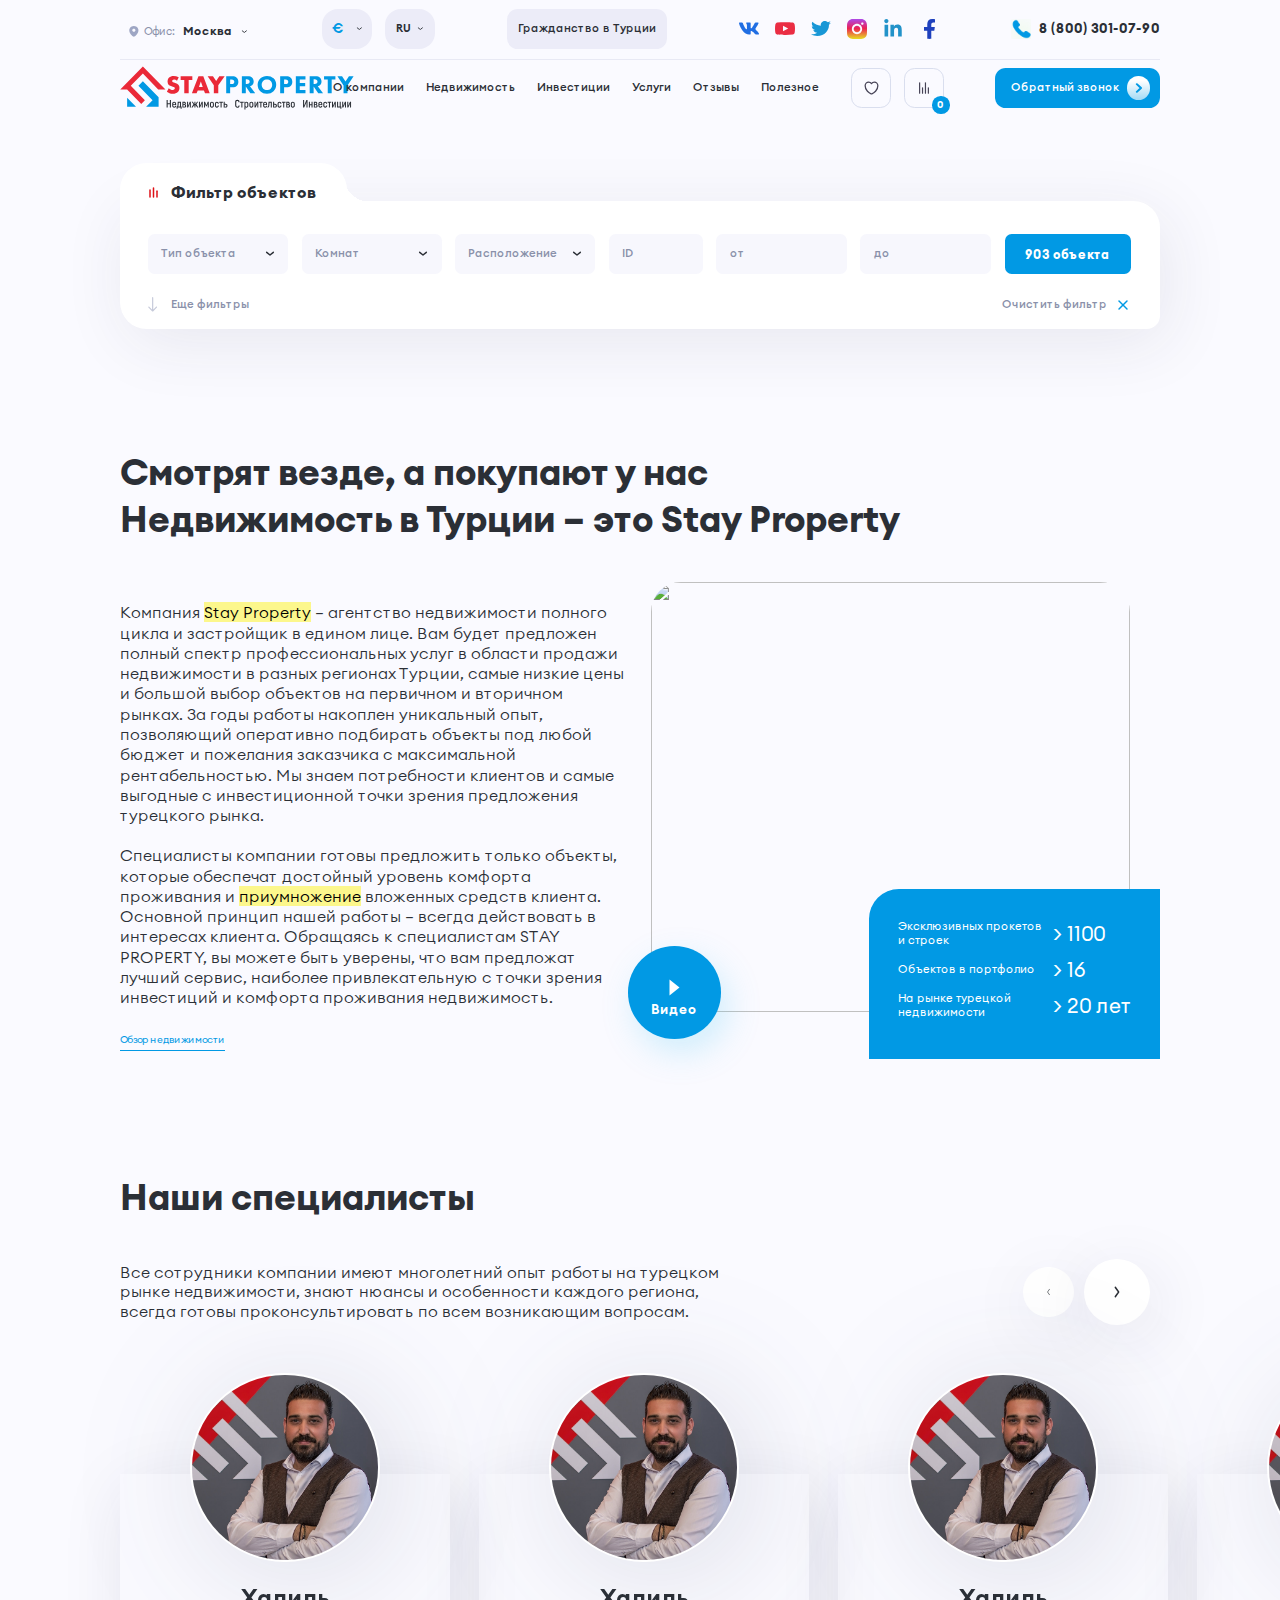
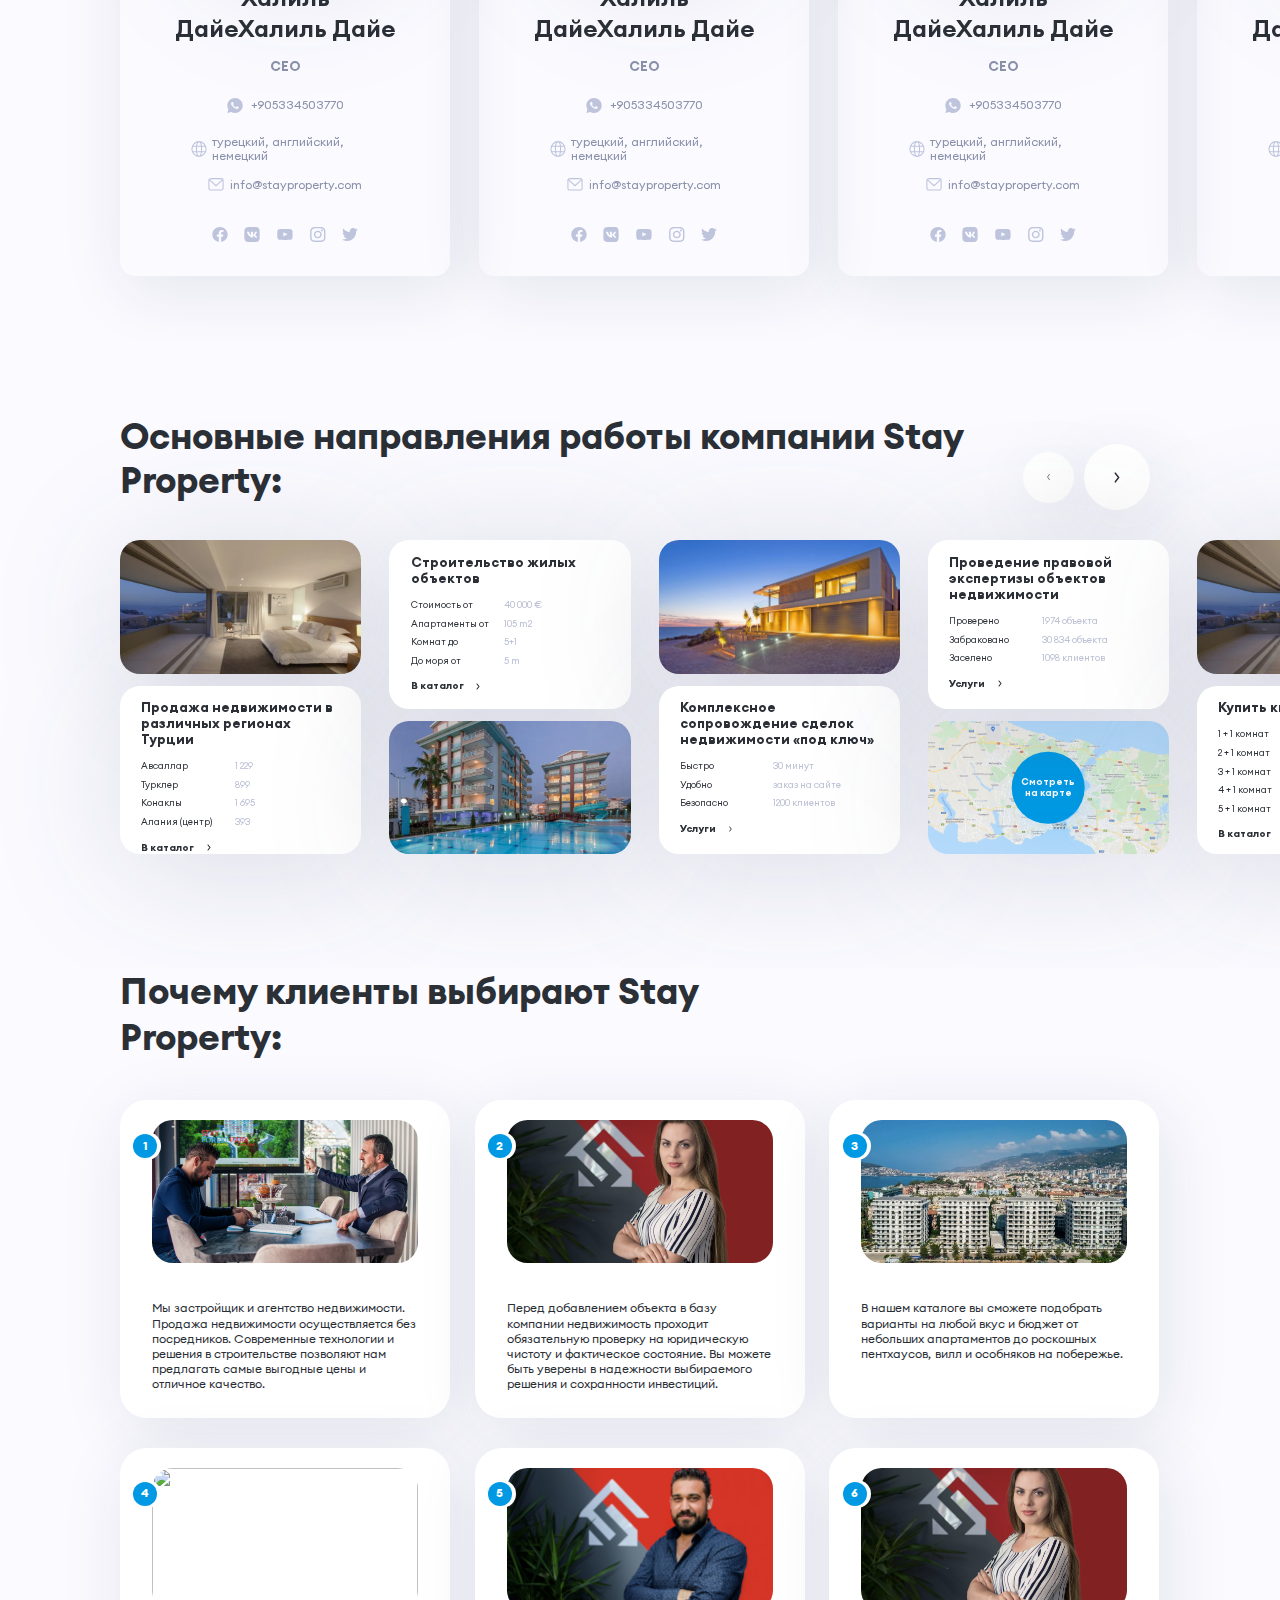
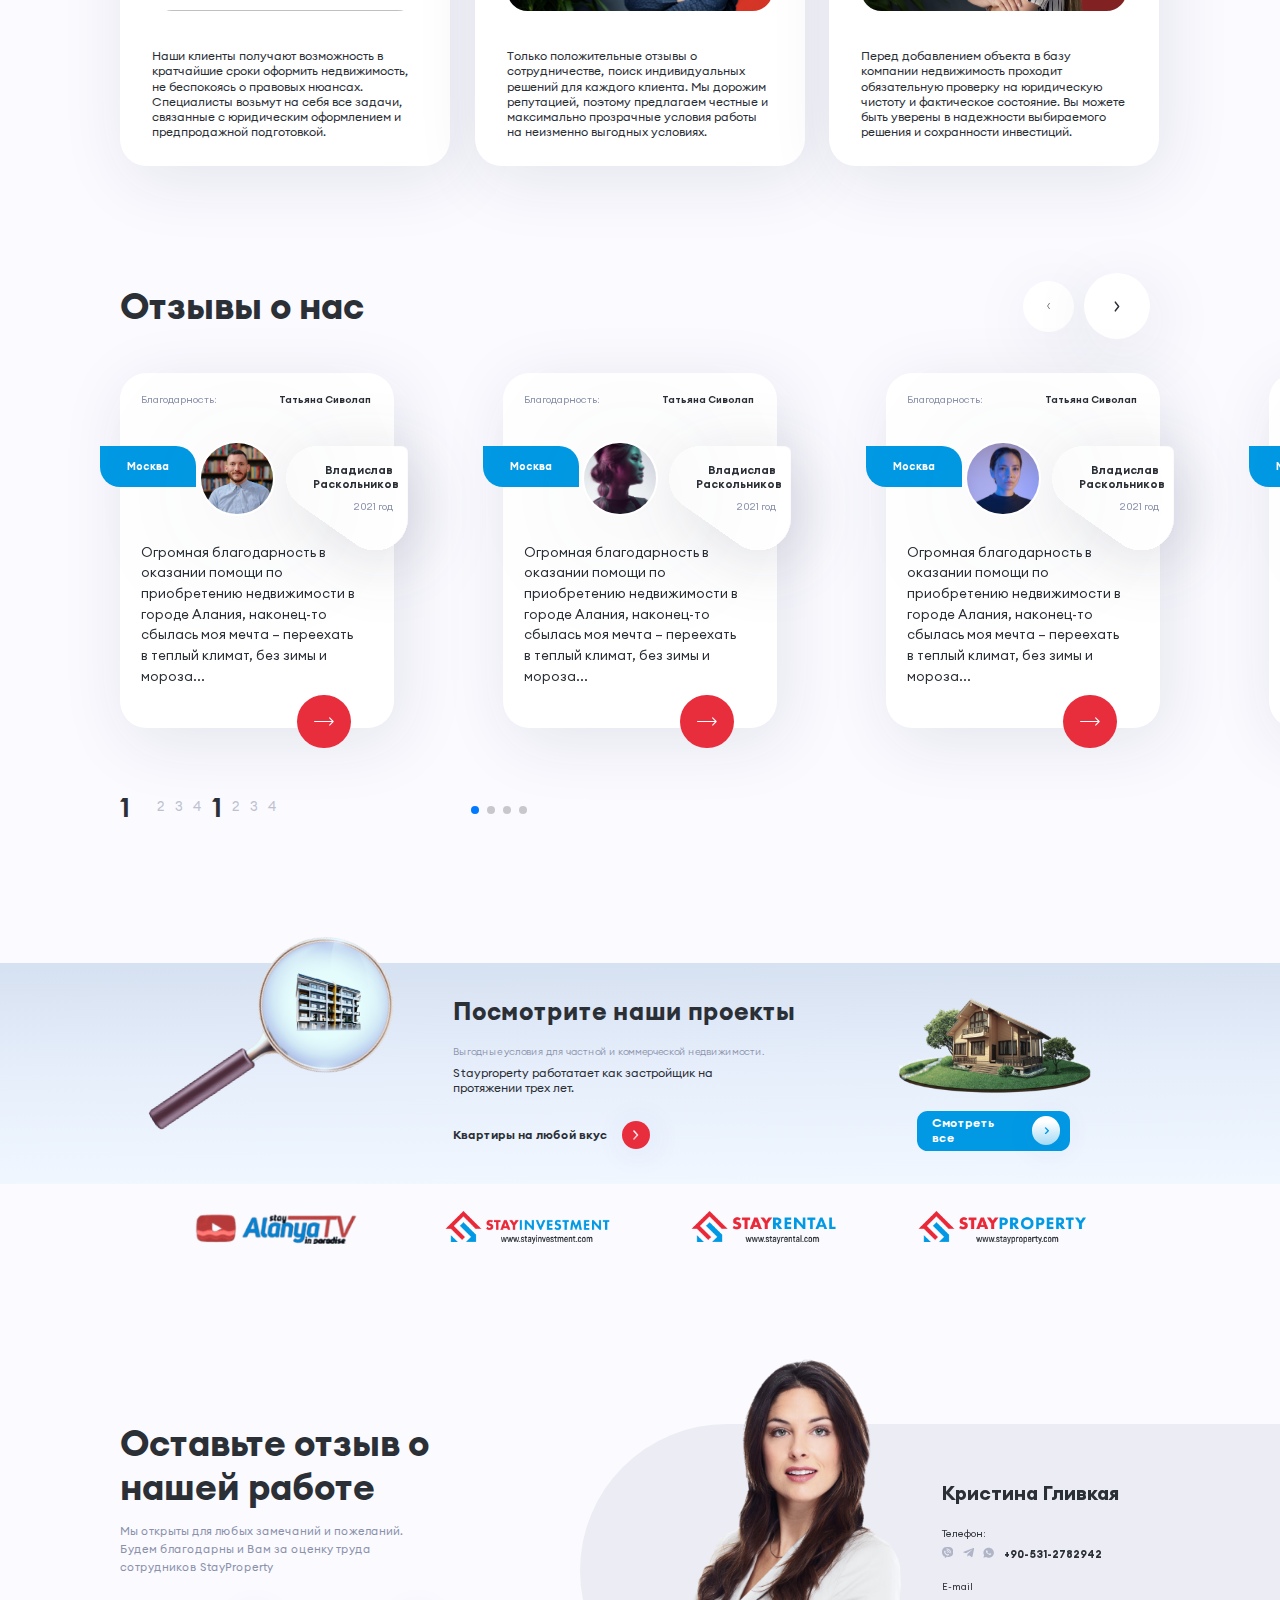
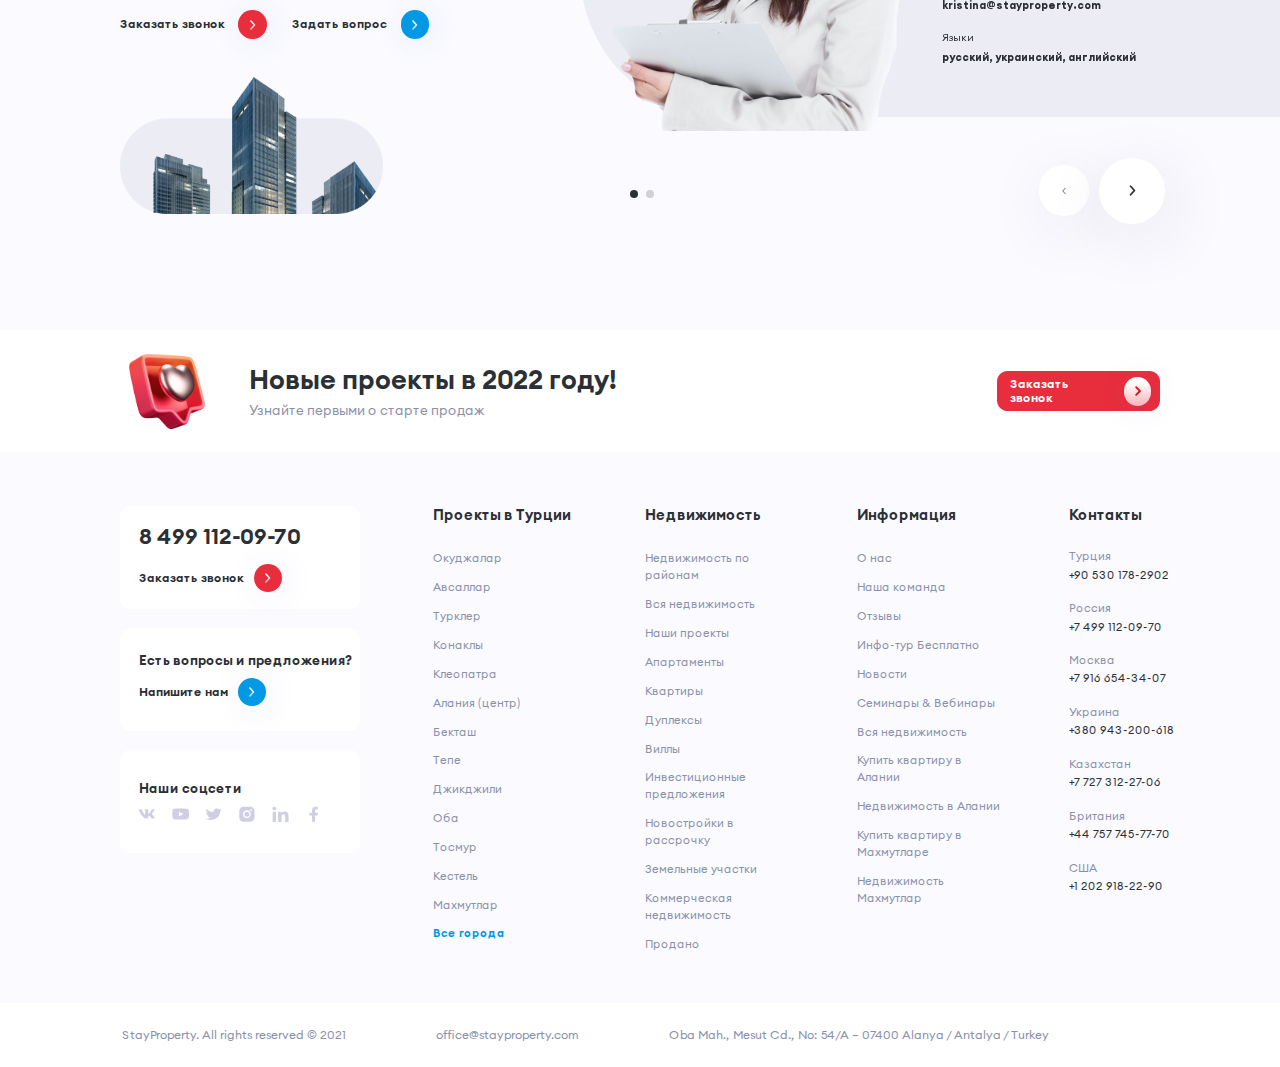
==== commit e13ab6fd: "page about" ====
--- a/about.html
+++ b/about.html
@@ -179,7 +179,7 @@
     </header>
 
     <main class="main">
-        <section class="banner no-img">
+        <section class="banner no-img about">
             <div class="container">
                 <div class="banner__inner">
                     <div class="filter">
@@ -390,7 +390,7 @@
                                     <div class="worker__img">
                                         <img src="./img/worker.png" alt="">
                                     </div>
-                                    <div class="worker__name">Халиль Дайе</div>
+                                    <div class="worker__name">Халиль ДайеХалиль Дайе</div>
                                     <div class="worker__position">CEO</div>
                                     <div class="worker__tel-wrap">
                                         <div class="worker__tel-img">
@@ -462,7 +462,7 @@
                                     <div class="worker__img">
                                         <img src="./img/worker.png" alt="">
                                     </div>
-                                    <div class="worker__name">Халиль Дайе</div>
+                                    <div class="worker__name">Халиль ДайеХалиль Дайе</div>
                                     <div class="worker__position">CEO</div>
                                     <div class="worker__tel-wrap">
                                         <div class="worker__tel-img">
@@ -534,7 +534,7 @@
                                     <div class="worker__img">
                                         <img src="./img/worker.png" alt="">
                                     </div>
-                                    <div class="worker__name">Халиль Дайе</div>
+                                    <div class="worker__name">Халиль ДайеХалиль Дайе</div>
                                     <div class="worker__position">CEO</div>
                                     <div class="worker__tel-wrap">
                                         <div class="worker__tel-img">
@@ -606,7 +606,7 @@
                                     <div class="worker__img">
                                         <img src="./img/worker.png" alt="">
                                     </div>
-                                    <div class="worker__name">Халиль Дайе</div>
+                                    <div class="worker__name">Халиль ДайеХалиль Дайе</div>
                                     <div class="worker__position">CEO</div>
                                     <div class="worker__tel-wrap">
                                         <div class="worker__tel-img">
@@ -678,7 +678,7 @@
                                     <div class="worker__img">
                                         <img src="./img/worker.png" alt="">
                                     </div>
-                                    <div class="worker__name">Халиль Дайе</div>
+                                    <div class="worker__name">Халиль ДайеХалиль Дайе</div>
                                     <div class="worker__position">CEO</div>
                                     <div class="worker__tel-wrap">
                                         <div class="worker__tel-img">
@@ -724,146 +724,340 @@
         </section>
 
 
-        <section class="catalog">
+        <section class="catalog about">
             <div class="container">
-                <div class="catalog__title title">Каталог недвижимости</div>
-                <div class="catalog__content">
-                    <div class="catalog__box-column">
-                        <div class="catalog__box photo-box">
-                            <img src="./img/catalog1.png" alt="">
-                        </div>
-                        <div class="catalog__box to-buy">
-                            <div class="catalog__box-title">Купить квартиру</div>
-                            <div class="catalog__item">
-                                <div class="catalog__item-key">1 + 1 комнат</div>
-                                <div class="catalog__item-value">1 229</div>
-                            </div>
-                            <div class="catalog__item">
-                                <div class="catalog__item-key">2 + 1 комнат</div>
-                                <div class="catalog__item-value">899</div>
-                            </div>
-                            <div class="catalog__item">
-                                <div class="catalog__item-key">3 + 1 комнат</div>
-                                <div class="catalog__item-value">1 695</div>
-                            </div>
-                            <div class="catalog__item">
-                                <div class="catalog__item-key">4 + 1 комнат</div>
-                                <div class="catalog__item-value">393</div>
-                            </div>
-                            <div class="catalog__item">
-                                <div class="catalog__item-key">5 + 1 комнат</div>
-                                <div class="catalog__item-value">493</div>
-                            </div>
-
-                            <a class="catalog__item-link" href="">В каталог
-                                <img src="./img/arrow-black.svg" alt="">
-                            </a>
-                        </div>
-                    </div>
-                    <div class="catalog__box-column">
-                        <div class="catalog__box photo-box">
-                            <img src="./img/photo1.png" alt="">
-                        </div>
-                        <div class="catalog__box to-buy">
-                            <div class="catalog__box-title">Апартаменты</div>
-                            <div class="catalog__item">
-                                <div class="catalog__item-key">105 m2</div>
-                                <div class="catalog__item-value">1 229</div>
-                            </div>
-                            <div class="catalog__item">
-                                <div class="catalog__item-key">115 m2</div>
-                                <div class="catalog__item-value">899</div>
-                            </div>
-                            <div class="catalog__item">
-                                <div class="catalog__item-key">125 m2</div>
-                                <div class="catalog__item-value">1 695</div>
-                            </div>
-                            <div class="catalog__item">
-                                <div class="catalog__item-key">135 m2</div>
-                                <div class="catalog__item-value">393</div>
-                            </div>
-                            <div class="catalog__item">
-                                <div class="catalog__item-key">&gt; 145 m2</div>
-                                <div class="catalog__item-value">493</div>
-                            </div>
-
-                            <a class="catalog__item-link" href="">В каталог
-                                <img src="./img/arrow-black.svg" alt="">
-                            </a>
-                        </div>
-                    </div>
-                    <div class="catalog__box-column">
-                        <div class="catalog__box photo-box">
-                            <img src="./img/photo2.png" alt="">
-                        </div>
-                        <div class="catalog__box to-buy">
-                            <div class="catalog__box-title">По районам</div>
-                            <div class="catalog__item">
-                                <div class="catalog__item-key">Авсаллар</div>
-                                <div class="catalog__item-value">1 229</div>
-                            </div>
-                            <div class="catalog__item">
-                                <div class="catalog__item-key">Турклер</div>
-                                <div class="catalog__item-value">899</div>
-                            </div>
-                            <div class="catalog__item">
-                                <div class="catalog__item-key">Конаклы</div>
-                                <div class="catalog__item-value">1 695</div>
-                            </div>
-                            <div class="catalog__item">
-                                <div class="catalog__item-key">Алания (центр)</div>
-                                <div class="catalog__item-value">393</div>
-                            </div>
-                            <div class="catalog__item">
-                                <div class="catalog__item-key"> Клеопатра</div>
-                                <div class="catalog__item-value">493</div>
-                            </div>
-
-                            <a class="catalog__item-link" href="">В каталог
-                                <img src="./img/arrow-black.svg" alt="">
-                            </a>
-                        </div>
-                    </div>
-                    <div class="catalog__box-column">
-                        <div class="catalog__box map">
-                            <a href="" class="catalog__box-map-link">Смотреть
-                                на&nbsp;карте</a>
-                            <img src="./img/catalog2.png" alt="">
-                        </div>
-                        <div class="catalog__box to-buy">
-                            <div class="catalog__box-title">Тип недвижимости</div>
-                            <div class="catalog__item">
-                                <div class="catalog__item-key">Апартаменты</div>
-                                <div class="catalog__item-value">1 229</div>
-                            </div>
-                            <div class="catalog__item">
-                                <div class="catalog__item-key">Виллы</div>
-                                <div class="catalog__item-value">899</div>
-                            </div>
-                            <div class="catalog__item">
-                                <div class="catalog__item-key">Новостройки</div>
-                                <div class="catalog__item-value">1 695</div>
-                            </div>
-                            <div class="catalog__item">
-                                <div class="catalog__item-key">Дуплекс</div>
-                                <div class="catalog__item-value">393</div>
-                            </div>
-                            <div class="catalog__item">
-                                <div class="catalog__item-key">Земельный участок</div>
-                                <div class="catalog__item-value">493</div>
-                            </div>
-
-                            <a class="catalog__item-link" href="">В каталог
-                                <img src="./img/arrow-black.svg" alt="">
-                            </a>
+                <div class="catalog__title-wrap">
+                    <div class="catalog__title title">Основные направления работы компании
+                        Stay Property:
+                    </div>
+                        <div class="swiper__arrows">
+                        <div class="catalog__slider-prev swiper__arrow swiper-button-disabled" tabindex="-1" role="button" aria-label="Previous slide" aria-controls="swiper-wrapper-f1305410a543c2f87" aria-disabled="true">
+                            <img src="./img/slider-arrow-next.svg" alt="">
+                        </div>
+                        <div class="catalog__slider-next swiper__arrow" tabindex="0" role="button" aria-label="Next slide" aria-controls="swiper-wrapper-f1305410a543c2f87" aria-disabled="false">
+                            <img src="./img/slider-arrow-prew.svg" alt="">
+                        </div>
+                    </div>
+                </div>
+
+                <div class="catalog__content swiper">
+                    <div class="catalog__content-wrapper swiper-wrapper">
+                        <div class="catalog__box-column swiper-slide">
+                            <div class="catalog__box photo-box">
+                                <img src="./img/catalog1.png" alt="">
+                            </div>
+                            <div class="catalog__box to-buy">
+                                <div class="catalog__box-title">Продажа недвижимости в различных регионах Турции</div>
+                                <div class="catalog__item">
+                                    <div class="catalog__item-key">Авсаллар</div>
+                                    <div class="catalog__item-value">1 229</div>
+                                </div>
+                                <div class="catalog__item">
+                                    <div class="catalog__item-key">Турклер</div>
+                                    <div class="catalog__item-value">899</div>
+                                </div>
+                                <div class="catalog__item">
+                                    <div class="catalog__item-key">Конаклы</div>
+                                    <div class="catalog__item-value">1 695</div>
+                                </div>
+                                <div class="catalog__item">
+                                    <div class="catalog__item-key"> Алания (центр)</div>
+                                    <div class="catalog__item-value">393</div>
+                                </div>
+
+                                <a class="catalog__item-link" href="">В каталог
+                                    <img src="./img/arrow-black.svg" alt="">
+                                </a>
+                            </div>
+                        </div>
+                        <div class="catalog__box-column swiper-slide">
+                            <div class="catalog__box photo-box">
+                                <img src="./img/photo1.png" alt="">
+                            </div>
+                            <div class="catalog__box to-buy">
+                                <div class="catalog__box-title">Строительство жилых объектов</div>
+                                <div class="catalog__item">
+                                    <div class="catalog__item-key">Стоимость от</div>
+                                    <div class="catalog__item-value">40 000 €</div>
+                                </div>
+                                <div class="catalog__item">
+                                    <div class="catalog__item-key">Апартаменты от</div>
+                                    <div class="catalog__item-value">105 m2</div>
+                                </div>
+                                <div class="catalog__item">
+                                    <div class="catalog__item-key">Комнат до</div>
+                                    <div class="catalog__item-value">5+1</div>
+                                </div>
+                                <div class="catalog__item">
+                                    <div class="catalog__item-key">До моря от</div>
+                                    <div class="catalog__item-value">5 m</div>
+                                </div>
+    
+                                <a class="catalog__item-link" href="">В каталог
+                                    <img src="./img/arrow-black.svg" alt="">
+                                </a>
+                            </div>
+                        </div>
+                        <div class="catalog__box-column swiper-slide">
+                            <div class="catalog__box photo-box">
+                                <img src="./img/photo2.png" alt="">
+                            </div>
+                            <div class="catalog__box to-buy">
+                                <div class="catalog__box-title">Комплексное сопровождение сделок недвижимости «под ключ»</div>
+                                <div class="catalog__item">
+                                    <div class="catalog__item-key">Быстро</div>
+                                    <div class="catalog__item-value">30 минут</div>
+                                </div>
+                                <div class="catalog__item">
+                                    <div class="catalog__item-key">Удобно</div>
+                                    <div class="catalog__item-value">заказ на сайте</div>
+                                </div>
+                                <div class="catalog__item">
+                                    <div class="catalog__item-key">Безопасно</div>
+                                    <div class="catalog__item-value">1200 клиентов</div>
+                                </div>
+    
+                                <a class="catalog__item-link" href="">Услуги
+                                    <img src="./img/arrow-black.svg" alt="">
+                                </a>
+                            </div>
+                        </div>
+                        <div class="catalog__box-column swiper-slide">
+                            <div class="catalog__box map">
+                                <a href="" class="catalog__box-map-link">Смотреть
+                                    на&nbsp;карте</a>
+                                <img src="./img/catalog2.png" alt="">
+                            </div>
+                            <div class="catalog__box to-buy">
+                                <div class="catalog__box-title">Проведение правовой экспертизы объектов недвижимости</div>
+                                <div class="catalog__item">
+                                    <div class="catalog__item-key">Проверено
+                                        </div>
+                                    <div class="catalog__item-value">1974 объекта</div>
+                                </div>
+                                <div class="catalog__item">
+                                    <div class="catalog__item-key">Забраковано</div>
+                                    <div class="catalog__item-value">30 834 объекта</div>
+                                </div>
+                                <div class="catalog__item">
+                                    <div class="catalog__item-key">Заселено</div>
+                                    <div class="catalog__item-value">1098 клиентов</div>
+                                </div>
+                                
+                                <a class="catalog__item-link" href="">Услуги
+                                    <img src="./img/arrow-black.svg" alt="">
+                                </a>
+                            </div>
+                        </div>
+                        <div class="catalog__box-column swiper-slide">
+                            <div class="catalog__box photo-box">
+                                <img src="./img/catalog1.png" alt="">
+                            </div>
+                            <div class="catalog__box to-buy">
+                                <div class="catalog__box-title">Купить квартиру</div>
+                                <div class="catalog__item">
+                                    <div class="catalog__item-key">1 + 1 комнат</div>
+                                    <div class="catalog__item-value">1 229</div>
+                                </div>
+                                <div class="catalog__item">
+                                    <div class="catalog__item-key">2 + 1 комнат</div>
+                                    <div class="catalog__item-value">899</div>
+                                </div>
+                                <div class="catalog__item">
+                                    <div class="catalog__item-key">3 + 1 комнат</div>
+                                    <div class="catalog__item-value">1 695</div>
+                                </div>
+                                <div class="catalog__item">
+                                    <div class="catalog__item-key">4 + 1 комнат</div>
+                                    <div class="catalog__item-value">393</div>
+                                </div>
+                                <div class="catalog__item">
+                                    <div class="catalog__item-key">5 + 1 комнат</div>
+                                    <div class="catalog__item-value">493</div>
+                                </div>
+    
+                                <a class="catalog__item-link" href="">В каталог
+                                    <img src="./img/arrow-black.svg" alt="">
+                                </a>
+                            </div>
+                        </div>
+                        <div class="catalog__box-column swiper-slide">
+                            <div class="catalog__box photo-box">
+                                <img src="./img/photo1.png" alt="">
+                            </div>
+                            <div class="catalog__box to-buy">
+                                <div class="catalog__box-title">Апартаменты</div>
+                                <div class="catalog__item">
+                                    <div class="catalog__item-key">105 m2</div>
+                                    <div class="catalog__item-value">1 229</div>
+                                </div>
+                                <div class="catalog__item">
+                                    <div class="catalog__item-key">115 m2</div>
+                                    <div class="catalog__item-value">899</div>
+                                </div>
+                                <div class="catalog__item">
+                                    <div class="catalog__item-key">125 m2</div>
+                                    <div class="catalog__item-value">1 695</div>
+                                </div>
+                                <div class="catalog__item">
+                                    <div class="catalog__item-key">135 m2</div>
+                                    <div class="catalog__item-value">393</div>
+                                </div>
+                                <div class="catalog__item">
+                                    <div class="catalog__item-key">&gt; 145 m2</div>
+                                    <div class="catalog__item-value">493</div>
+                                </div>
+    
+                                <a class="catalog__item-link" href="">В каталог
+                                    <img src="./img/arrow-black.svg" alt="">
+                                </a>
+                            </div>
+                        </div>
+                        <div class="catalog__box-column swiper-slide">
+                            <div class="catalog__box photo-box">
+                                <img src="./img/photo2.png" alt="">
+                            </div>
+                            <div class="catalog__box to-buy">
+                                <div class="catalog__box-title">По районам</div>
+                                <div class="catalog__item">
+                                    <div class="catalog__item-key">Авсаллар</div>
+                                    <div class="catalog__item-value">1 229</div>
+                                </div>
+                                <div class="catalog__item">
+                                    <div class="catalog__item-key">Турклер</div>
+                                    <div class="catalog__item-value">899</div>
+                                </div>
+                                <div class="catalog__item">
+                                    <div class="catalog__item-key">Конаклы</div>
+                                    <div class="catalog__item-value">1 695</div>
+                                </div>
+                                <div class="catalog__item">
+                                    <div class="catalog__item-key">Алания (центр)</div>
+                                    <div class="catalog__item-value">393</div>
+                                </div>
+                                <div class="catalog__item">
+                                    <div class="catalog__item-key"> Клеопатра</div>
+                                    <div class="catalog__item-value">493</div>
+                                </div>
+    
+                                <a class="catalog__item-link" href="">В каталог
+                                    <img src="./img/arrow-black.svg" alt="">
+                                </a>
+                            </div>
+                        </div>
+                        <div class="catalog__box-column swiper-slide">
+                            <div class="catalog__box map">
+                                <a href="" class="catalog__box-map-link">Смотреть
+                                    на&nbsp;карте</a>
+                                <img src="./img/catalog2.png" alt="">
+                            </div>
+                            <div class="catalog__box to-buy">
+                                <div class="catalog__box-title">Тип недвижимости</div>
+                                <div class="catalog__item">
+                                    <div class="catalog__item-key">Апартаменты</div>
+                                    <div class="catalog__item-value">1 229</div>
+                                </div>
+                                <div class="catalog__item">
+                                    <div class="catalog__item-key">Виллы</div>
+                                    <div class="catalog__item-value">899</div>
+                                </div>
+                                <div class="catalog__item">
+                                    <div class="catalog__item-key">Новостройки</div>
+                                    <div class="catalog__item-value">1 695</div>
+                                </div>
+                                <div class="catalog__item">
+                                    <div class="catalog__item-key">Дуплекс</div>
+                                    <div class="catalog__item-value">393</div>
+                                </div>
+                                <div class="catalog__item">
+                                    <div class="catalog__item-key">Земельный участок</div>
+                                    <div class="catalog__item-value">493</div>
+                                </div>
+                            </div>
                         </div>
                     </div>
                 </div>
             </div>
         </section>
 
-
-        <section class="rewiews">
+        <section class="why-us">
+            <div class="container">
+                <div class="why-us__title title">Почему клиенты выбирают Stay Property:</div>
+                <div class="why-us__content">
+                    <div class="why-us__box">
+                        <div class="why-us__number">1</div>
+                        <div class="why-us__photo">
+                            <img src="./img/why-us1.png" alt="">
+                        </div>
+                        <div class="why-us__text">Мы застройщик и агентство недвижимости. 
+                            Продажа недвижимости осуществляется без посредников. 
+                            Современные технологии и 
+                            решения в строительстве позволяют  
+                            нам предлагать самые выгодные цены и 
+                            отличное качество.
+                        </div>
+                    </div>
+                    <div class="why-us__box">
+                        <div class="why-us__number">2</div>
+                        <div class="why-us__photo">
+                            <img src="./img/why-us2.png" alt="">
+                        </div>
+                        <div class="why-us__text">Перед добавлением объекта в 
+                            базу компании недвижимость проходит обязательную 
+                            проверку на юридическую чистоту и фактическое состояние. 
+                            Вы можете быть уверены в надежности выбираемого решения и 
+                            сохранности инвестиций.
+                        </div>
+                    </div>
+                    <div class="why-us__box">
+                        <div class="why-us__number">3</div>
+                        <div class="why-us__photo">
+                            <img src="./img/why-us3.png" alt="">
+                        </div>
+                        <div class="why-us__text">В нашем каталоге вы сможете подобрать варианты на любой вкус 
+                            и бюджет от небольших апартаментов до роскошных пентхаусов, 
+                            вилл и особняков на побережье.
+                        </div>
+                    </div>
+                    <div class="why-us__box">
+                        <div class="why-us__number">4</div>
+                        <div class="why-us__photo">
+                            <img src="./img/why-us4.png" alt="">
+                        </div>
+                        <div class="why-us__text">Наши клиенты получают возможность в 
+                            кратчайшие сроки оформить недвижимость, не беспокоясь о правовых нюансах. 
+                            Специалисты возьмут на себя все задачи, связанные с 
+                            юридическим оформлением и предпродажной подготовкой.
+                        </div>
+                    </div>
+                    <div class="why-us__box">
+                        <div class="why-us__number">5</div>
+                        <div class="why-us__photo">
+                            <img src="./img/why-us5.png" alt="">
+                        </div>
+                        <div class="why-us__text">Только положительные отзывы о сотрудничестве, 
+                            поиск индивидуальных решений для каждого клиента. Мы дорожим репутацией, 
+                            поэтому предлагаем честные и максимально прозрачные 
+                            условия работы на неизменно выгодных условиях.
+                        </div>
+                    </div>
+                    <div class="why-us__box">
+                        <div class="why-us__number">6</div>
+                        <div class="why-us__photo">
+                            <img src="./img/why-us2.png" alt="">
+                        </div>
+                        <div class="why-us__text">Перед добавлением объекта в базу компании недвижимость 
+                            проходит обязательную проверку на юридическую чистоту и фактическое состояние. 
+                            Вы можете быть уверены в надежности выбираемого решения и сохранности инвестиций.
+                        </div>
+                    </div>
+                </div>
+            </div>
+
+        </section>
+
+
+        <section class="rewiews about">
             <div class="container">
                 <div class="rewiews__inner">
                     <div class="rewiews__title-wrap">
@@ -1143,14 +1337,73 @@
         </section>
 
 
-        <section class="support video-review">
+        <section class="look">
+            <div class="container">
+                <div class="look__inner">
+                    <div class="look__top">
+                        <div class="look__top-img-left">
+                            <img  src="./img/look1.png" alt="">
+                        </div>
+                        <div class="look__top-info">
+                            <div class="look__top-title">Посмотрите наши проекты</div>
+                            <div class="look__top-subtitle">Выгодные условия для частной и коммерческой недвижимости.</div>
+                            <div class="look__top-text">Stayproperty работатает как застройщик на протяжении трех лет.</div>
+                            <a href="" class="look__top-link btn">
+                                <span>Квартиры на любой вкус</span>
+                                <div class="btn__arrow btn--red">
+                                    <svg width="9" height="14" viewBox="0 0 9 14" fill="none" xmlns="http://www.w3.org/2000/svg">
+                                        <path d="M2.09668 1.51562L7.09668 7.02441L2.09668 12.5332" stroke="url(#paint0_linear_296_9452)" stroke-width="2.2" stroke-linecap="round" stroke-linejoin="round"></path>
+                                        <defs>
+                                            <linearGradient id="paint0_linear_296_9452" x1="2.29668" y1="1.07487" x2="0.697986" y2="27.945" gradientUnits="userSpaceOnUse">
+                                                <stop stop-color="white"></stop>
+                                                <stop offset="1" stop-color="white" stop-opacity="0.24"></stop>
+                                            </linearGradient>
+                                        </defs>
+                                    </svg>
+                                </div>
+                            </a>
+                        </div>
+                        <div class="look__top-right">
+                            <div class="look__top-img-right">
+                                <img src="./img/look2.png" alt="">
+                            </div>
+                            <a href="" class="look__top-btn btn">
+                                <span>Смотреть все</span>
+                                <div class="btn__arrow btn--white">
+                                    <svg width="7" height="11" viewBox="0 0 7 11" fill="none" xmlns="http://www.w3.org/2000/svg">
+                                        <path d="M1.83333 1.33398L6 5.50065L1.83333 9.66732" stroke="" stroke-width="2" stroke-linecap="round" stroke-linejoin="round"></path>
+                                    </svg>
+                                </div>
+                            </a>
+                        </div>
+                    </div>
+                    <div class="look__bottom">
+                        <a class="look__bottom-logo" href="">
+                            <img src="./img/look3.png" alt="">
+                        </a>
+                        <a class="look__bottom-logo" href="">
+                            <img src="./img/look4.png" alt="">
+                        </a>
+                        <a class="look__bottom-logo" href="">
+                            <img src="./img/look5.png" alt="">
+                        </a>
+                        <a class="look__bottom-logo" href="">
+                            <img src="./img/look6.png" alt="">
+                        </a>
+                    </div>
+                </div>
+            </div>
+        </section>
+
+
+        <section class="support">
             <div class="container">
                 <div class="support__inner">
                     <div class="support__text-block">
                         <div class="support__title title">Оставьте отзыв о нашей работе</div>
-                        <div class="support__subtitle subtitle">Мы открыты для любых замечаний и пожеланий.
-                             Будем благодарны и Вам за оценку труда сотрудников StayProperty
-                            во всех вопросах</div>
+                        <div class="support__subtitle subtitle">Мы открыты для любых замечаний и пожеланий. 
+                            Будем благодарны и Вам за оценку труда сотрудников 
+                            StayProperty</div>
                         <div class="support__links">
                             <a href="" class="support__btn btn">
                                 <span>Заказать звонок</span>
--- a/css/style.css
+++ b/css/style.css
@@ -469,6 +469,8 @@
   font-weight: 600;
   color: #2B2F36;
   margin-bottom: 5.5rem;
+  width: 78%;
+  text-align: center;
 }
 .worker__position {
   font-size: 2rem;
@@ -5637,11 +5639,17 @@
   margin-bottom: 1.5rem;
 }
 
+.banner.about {
+  margin-bottom: 18rem;
+}
+
 .about {
   margin-bottom: 17.4rem;
 }
 .about__title {
   margin-bottom: 6rem;
+  width: 83%;
+  line-height: 1.267;
 }
 .about__content {
   display: -webkit-box;
@@ -5658,12 +5666,13 @@
   color: #2B2F36;
   line-height: 1.267;
   margin-right: 3.7rem;
+  padding-top: 3rem;
 }
 .about__text-block mark {
   background: rgba(255, 245, 0, 0.45);
 }
 .about__text-block p:not(:last-child) {
-  margin-bottom: 2rem;
+  margin-bottom: 3rem;
 }
 .about__text-block p:last-child {
   margin-bottom: 5rem;
@@ -5677,7 +5686,7 @@
 }
 .about__photo-block {
   position: relative;
-  height: 70rem;
+  height: 71.5rem;
 }
 .about__photo-block img {
   width: 71.8rem;
@@ -5691,8 +5700,8 @@
 }
 .about .banner__btn-video.about {
   position: absolute;
-  bottom: 0;
-  left: -2rem;
+  bottom: 3rem;
+  left: -3.5rem;
   margin-bottom: 0;
   -webkit-box-shadow: 1rem 2rem 5rem rgba(83, 205, 243, 0.25);
           box-shadow: 1rem 2rem 5rem rgba(83, 205, 243, 0.25);
@@ -5732,10 +5741,13 @@
   font-size: 3.1rem;
   font-weight: 400;
   color: #FFFFFF;
+  width: 14rem;
 }
 
 .staff {
-  margin-bottom: 20.8rem;
+  margin-bottom: 10.8rem;
+  overflow: hidden;
+  padding-bottom: 10rem;
 }
 .staff__title {
   margin-bottom: 6rem;
@@ -5765,6 +5777,210 @@
 .staff__slide.swiper-slide {
   -webkit-transform: none;
           transform: none;
+}
+.staff__slide .worker__img {
+  margin-bottom: 3rem;
+}
+.staff__slide .worker__name {
+  margin-bottom: 2.5rem;
+  line-height: 1.27;
+}
+
+.catalog.about {
+  overflow: hidden;
+  margin-bottom: 0;
+  padding-bottom: 17rem;
+}
+.catalog.about .catalog__title-wrap {
+  display: -webkit-box;
+  display: -ms-flexbox;
+  display: flex;
+  -webkit-box-pack: justify;
+      -ms-flex-pack: justify;
+          justify-content: space-between;
+  -webkit-box-align: center;
+      -ms-flex-align: center;
+          align-items: center;
+}
+.catalog.about .catalog__title {
+  width: 82%;
+}
+.catalog.about .catalog__content {
+  overflow: visible;
+}
+.catalog.about .catalog__item-value {
+  width: 16rem;
+}
+
+.why-us {
+  margin-bottom: 9.6rem;
+}
+.why-us__title {
+  margin-bottom: 6rem;
+  width: 72%;
+  line-height: 1.267;
+}
+.why-us__content {
+  display: -webkit-box;
+  display: -ms-flexbox;
+  display: flex;
+  -ms-flex-wrap: wrap;
+      flex-wrap: wrap;
+  -webkit-column-gap: 3.7rem;
+     -moz-column-gap: 3.7rem;
+          column-gap: 3.7rem;
+  row-gap: 4.5rem;
+}
+.why-us__box {
+  width: 49.5rem;
+  padding: 3rem 4.8rem 4rem 4.8rem;
+  background: #FFFFFF;
+  -webkit-box-shadow: 1rem 2rem 10rem rgba(40, 44, 78, 0.1);
+          box-shadow: 1rem 2rem 10rem rgba(40, 44, 78, 0.1);
+  border-radius: 4rem;
+  position: relative;
+}
+.why-us__number {
+  width: 3.6rem;
+  height: 3.6rem;
+  display: -webkit-box;
+  display: -ms-flexbox;
+  display: flex;
+  -webkit-box-align: center;
+      -ms-flex-align: center;
+          align-items: center;
+  -webkit-box-pack: center;
+      -ms-flex-pack: center;
+          justify-content: center;
+  font-size: 1.8rem;
+  font-weight: 800;
+  color: #FFFFFF;
+  background: #0199E4;
+  border-radius: 50%;
+  -webkit-box-shadow: 0.3rem 0rem 0rem 0.3rem #ffffff;
+          box-shadow: 0.3rem 0rem 0rem 0.3rem #ffffff;
+  position: absolute;
+  top: 5rem;
+  left: 2rem;
+}
+.why-us__photo {
+  width: 100%;
+  height: 21.4rem;
+  border-radius: 3.1rem;
+  margin-bottom: 5.6rem;
+}
+.why-us__photo img {
+  height: 100%;
+  -o-object-fit: cover;
+     object-fit: cover;
+  border-radius: inherit;
+}
+.why-us__text {
+  font-size: 1.8rem;
+  font-weight: 400;
+  color: #2B2F36;
+  line-height: 1.267;
+}
+
+.rewiews.about {
+  margin-bottom: 21rem;
+  overflow: hidden;
+}
+
+.look {
+  margin-bottom: 17rem;
+}
+.look .container {
+  margin: 0;
+  width: 100%;
+}
+.look__top {
+  display: -webkit-box;
+  display: -ms-flexbox;
+  display: flex;
+  background: linear-gradient(179.65deg, #D6E1F1 1.84%, #E6EEFB 47.03%, #F0F7FF 99.28%);
+  padding: 5rem 18rem 5rem 18rem;
+  margin-bottom: 4rem;
+}
+.look__top-img-left {
+  width: 50rem;
+  position: relative;
+}
+.look__top-img-left img {
+  height: 47rem;
+  width: 58rem;
+  -o-object-fit: contain;
+     object-fit: contain;
+  position: absolute;
+  top: -19rem;
+  left: -9rem;
+}
+.look__top-title {
+  font-size: 3.7rem;
+  font-weight: 700;
+  color: #2B2F36;
+  margin-bottom: 3rem;
+}
+.look__top-subtitle {
+  font-size: 1.5rem;
+  font-weight: 300;
+  color: #8A91AA;
+  margin-bottom: 1rem;
+}
+.look__top-text {
+  font-size: 1.8rem;
+  font-weight: 400;
+  color: #2B2F36;
+  margin-bottom: 3.8rem;
+  width: 80%;
+  line-height: 1.267;
+}
+.look__top-link span {
+  color: #2B2F36;
+  font-size: 1.8rem;
+  font-weight: 600;
+}
+.look__top-img-right {
+  width: 46.9rem;
+  height: 14.9rem;
+  margin-bottom: 2.2rem;
+}
+.look__top-img-right img {
+  height: 100%;
+  -o-object-fit: contain;
+     object-fit: contain;
+}
+.look__top-btn {
+  width: 23rem;
+  height: 6rem;
+  padding: 0 1.5rem 0 2.3rem;
+  background: linear-gradient(0deg, #0199E4, #0199E4), linear-gradient(272.89deg, #4341CC -9.64%, #0199E4 92.79%);
+  border-radius: 1.6rem;
+  margin: 0 auto;
+}
+.look__top-btn .btn__arrow svg {
+  width: 1.1rem;
+  height: 1.1rem;
+  stroke: #0199e4;
+}
+.look__bottom {
+  display: -webkit-box;
+  display: -ms-flexbox;
+  display: flex;
+  -webkit-box-pack: justify;
+      -ms-flex-pack: justify;
+          justify-content: space-between;
+  -webkit-box-align: center;
+      -ms-flex-align: center;
+          align-items: center;
+  margin: 0 auto;
+  /* padding: 0 18rem; */
+  width: 70%;
+}
+.look__bottom-logo img {
+  height: 5rem;
+  -o-object-fit: contain;
+     object-fit: contain;
 }
 
 .objects-box {
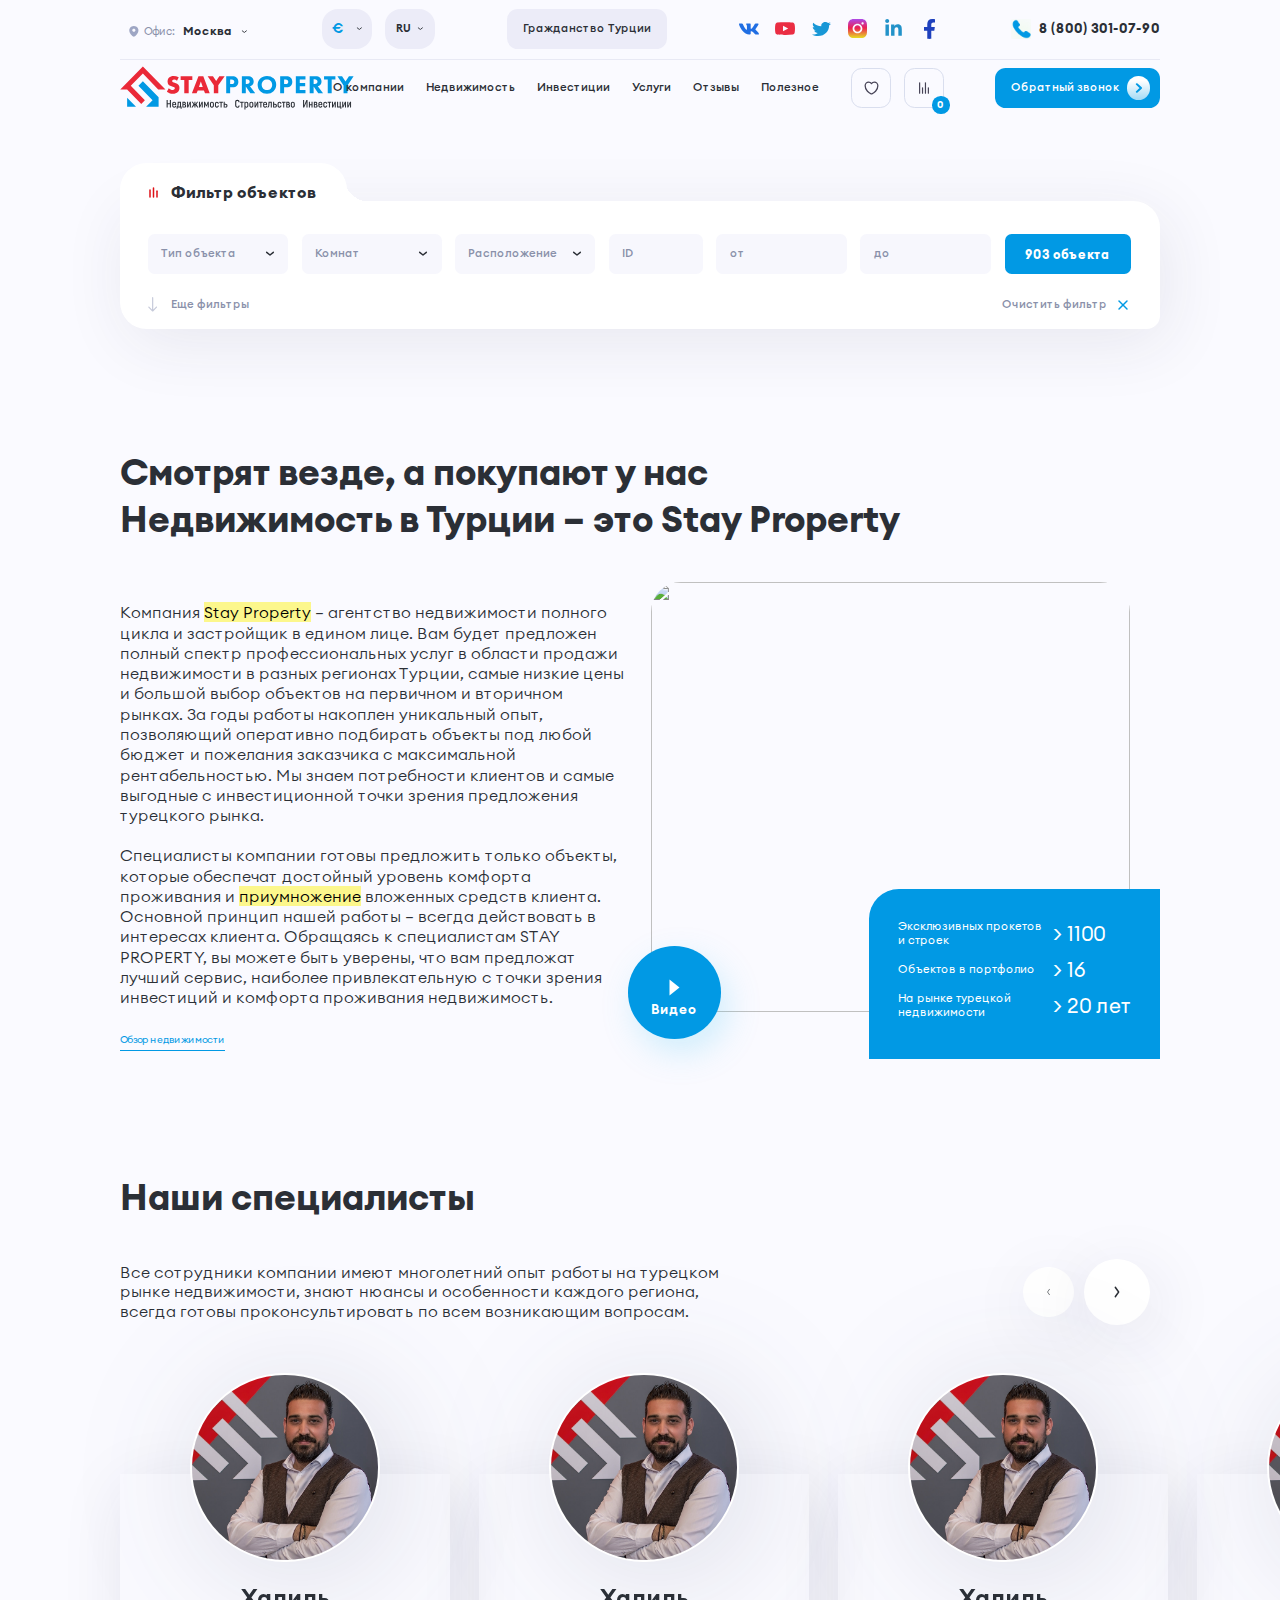
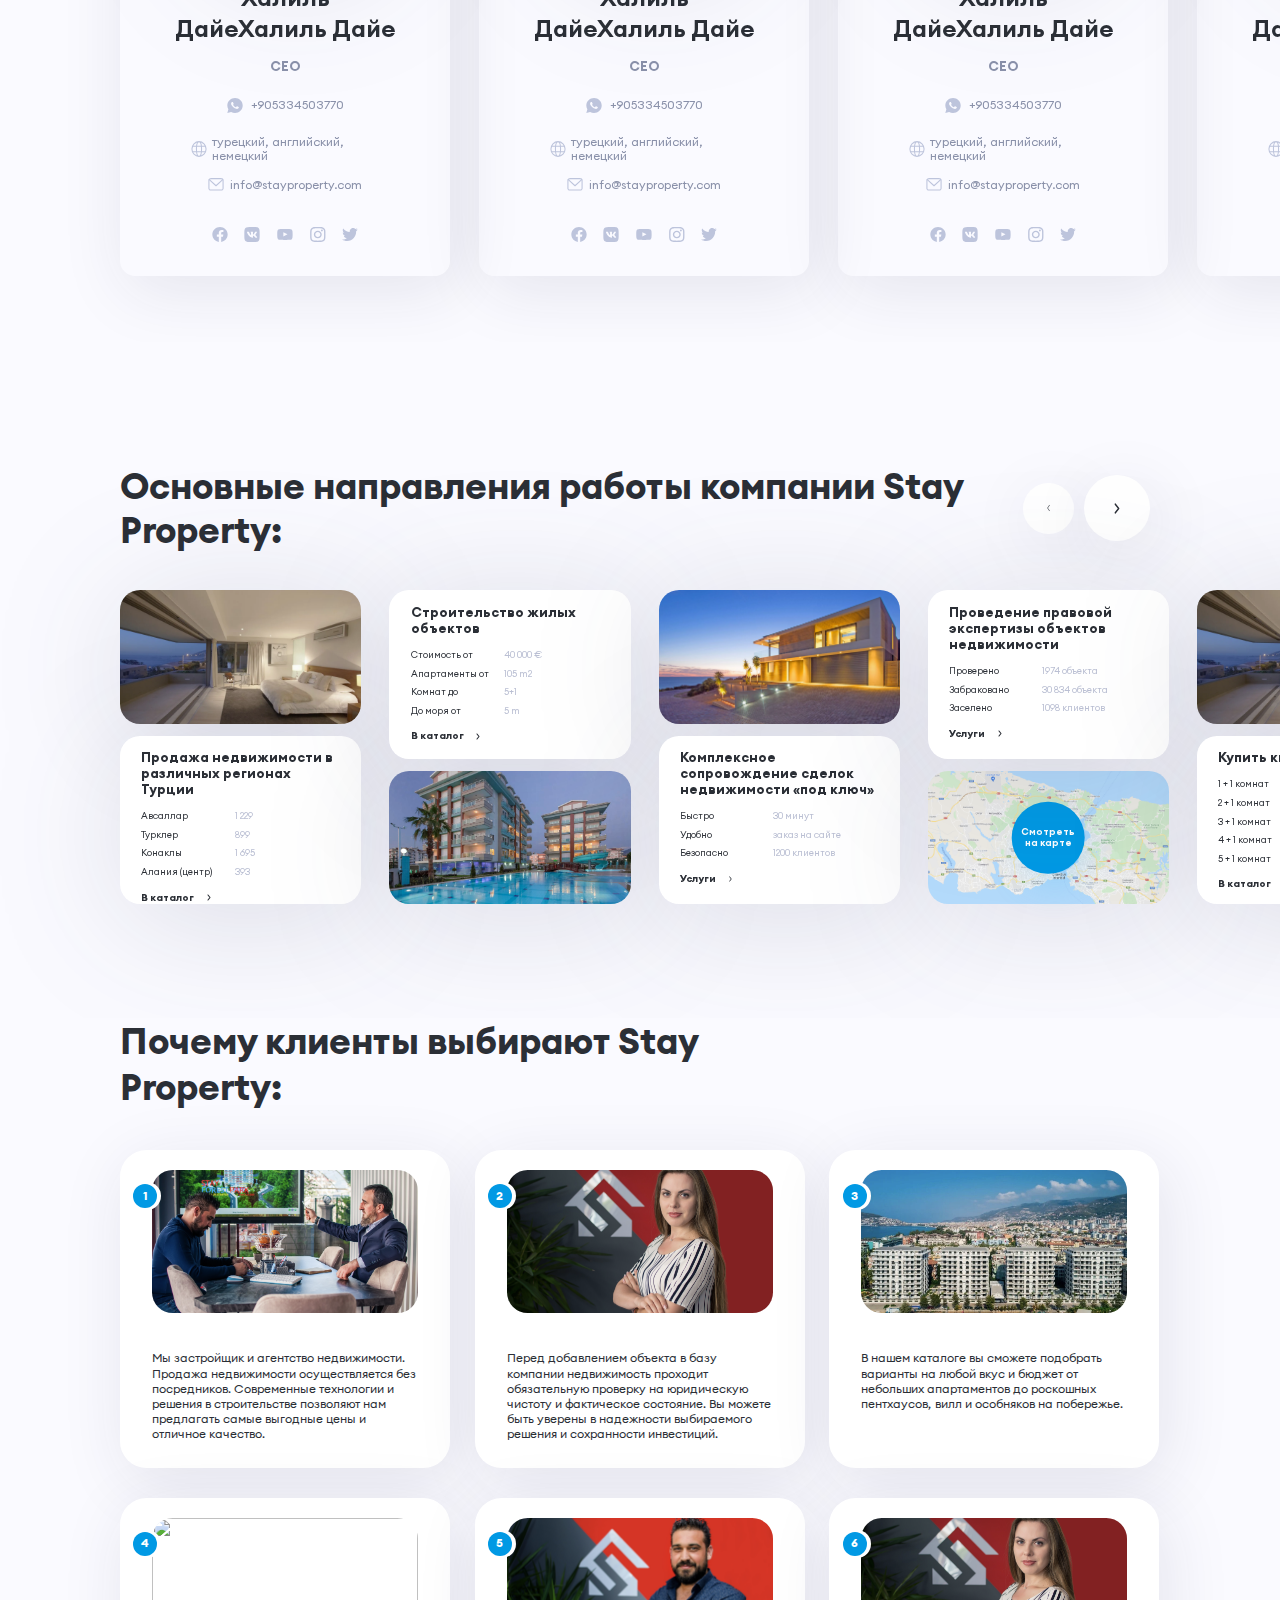
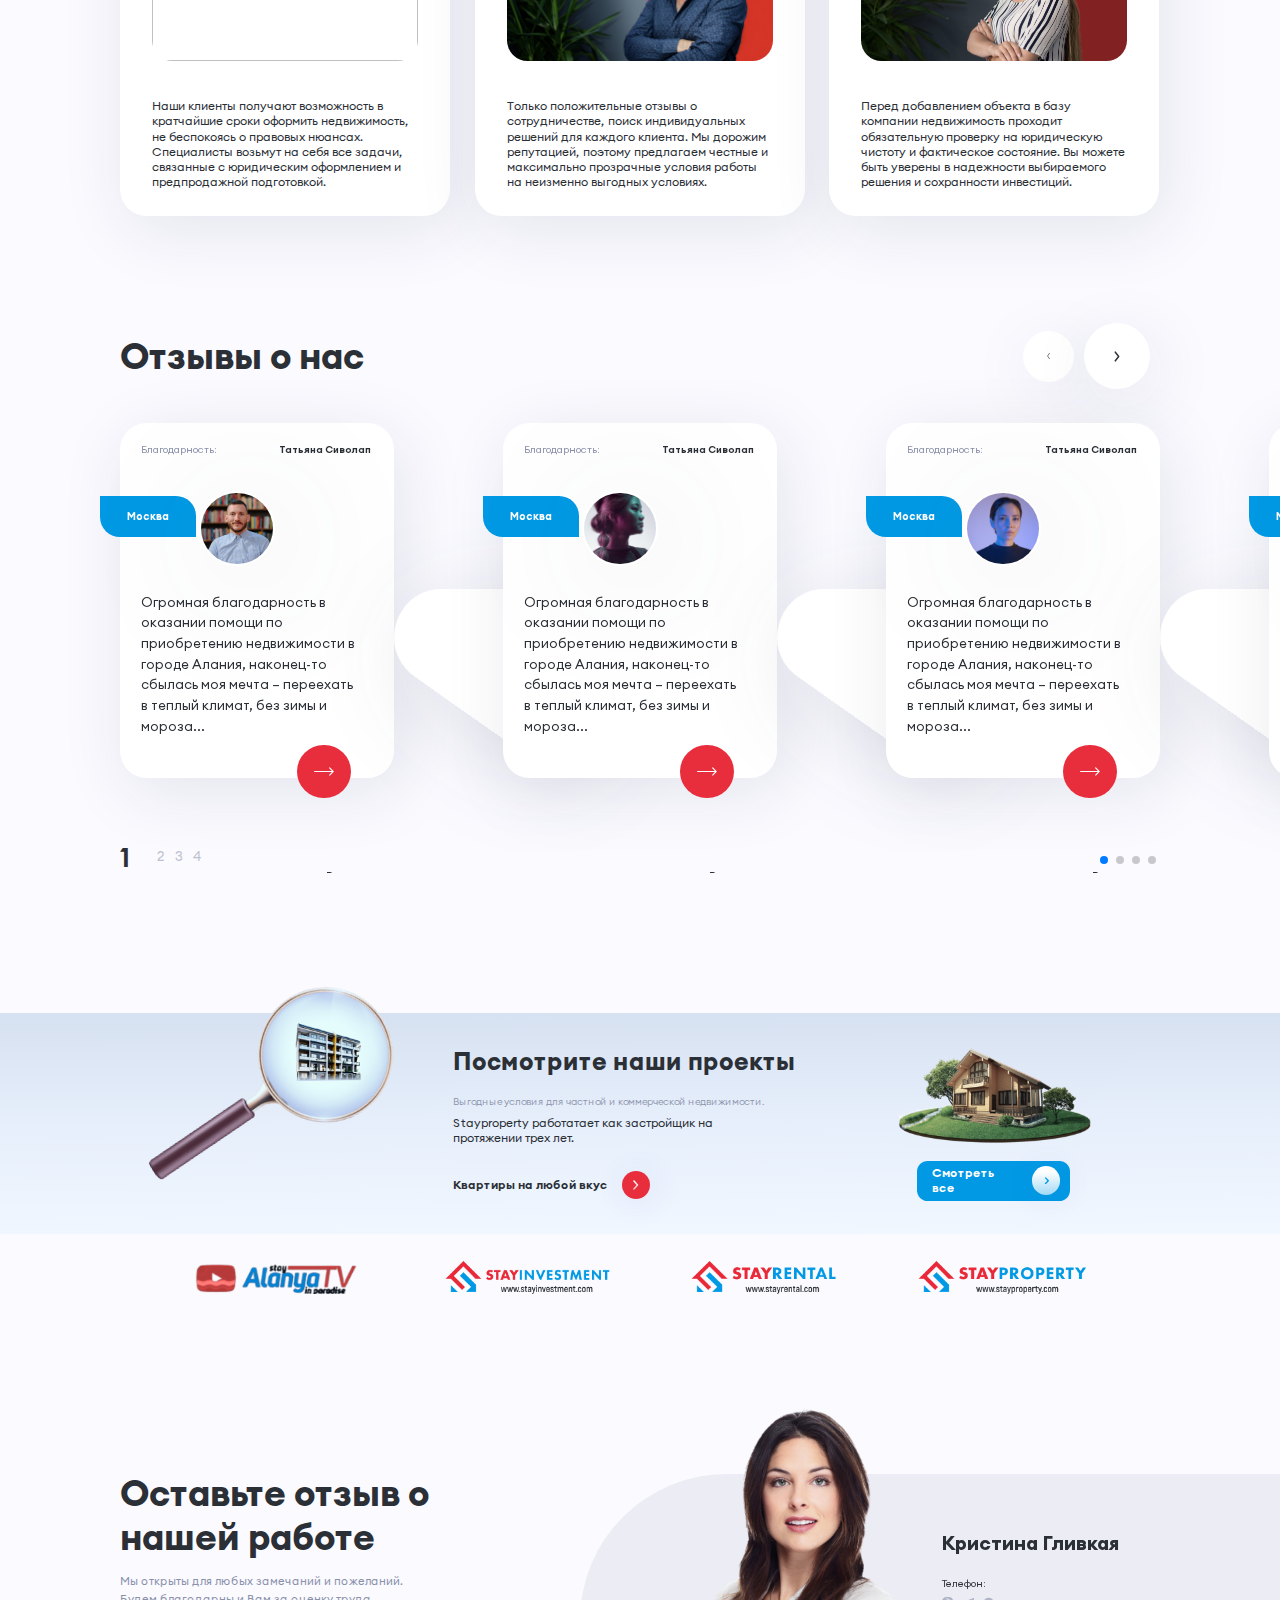
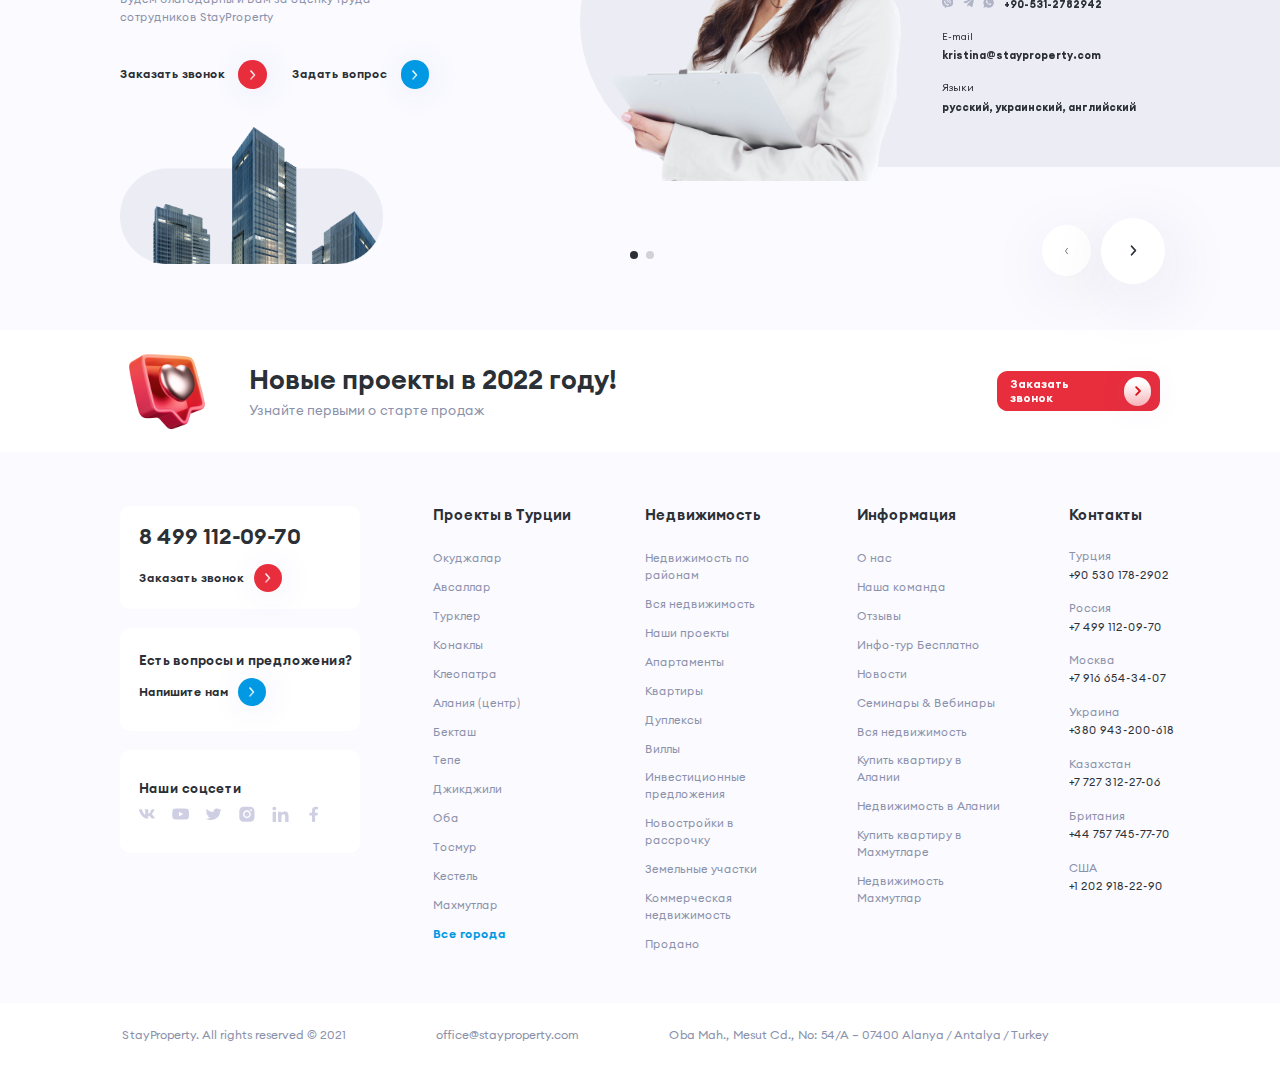
==== commit b6f13819: "media" ====
--- a/about.html
+++ b/about.html
@@ -82,7 +82,7 @@
                         </div>
                     </div>
 
-                    <div class="header__about">Гражданство в Турции</div>
+                    <div class="header__about">Гражданство Турции</div>
 
                     <div class="header__social-wrap">
                         <a href="" class="header__social-item">
--- a/css/style.css
+++ b/css/style.css
@@ -94,7 +94,7 @@
   line-height: 1.2;
   margin: 0;
   padding: 0;
-  color: #2b2f36;
+  color: rgb(43, 47, 54);
   background-color: #FAFAFF;
   font-size: 3rem;
 }
@@ -214,7 +214,7 @@
   }
 
   .container {
-    padding: 0 3rem;
+    padding: 0 4rem;
     width: 100%;
   }
   .container--sm {
@@ -255,12 +255,20 @@
   -webkit-box-align: center;
       -ms-flex-align: center;
           align-items: center;
+  position: relative;
+  z-index: 10;
 }
 .btn span {
   font-size: 1.8rem;
   font-weight: 600;
-  color: white;
+  color: rgb(255, 255, 255);
   margin-right: 1.986rem;
+}
+.btn__img {
+  width: 3rem;
+  height: 3rem;
+  -o-object-fit: contain;
+     object-fit: contain;
 }
 .btn__arrow {
   width: 4.3rem;
@@ -288,27 +296,69 @@
   -o-object-fit: contain;
      object-fit: contain;
 }
+.btn__arrow__arrow-img {
+  width: 2rem;
+  height: 1.5rem;
+  -o-object-fit: contain;
+     object-fit: contain;
+}
 .btn__arrow.btn--red {
   background: -webkit-gradient(linear, left bottom, left top, from(#E82E3D), to(#E82E3D));
   background: linear-gradient(0deg, #E82E3D, #E82E3D);
 }
 .btn__arrow.btn--blue {
-  background: #0199e4;
+  background: rgb(1, 153, 228);
 }
 .btn__arrow.btn--white {
   background: linear-gradient(177.55deg, #FFFFFF 21.07%, rgba(255, 255, 255, 0.24) 181.18%);
+}
+
+.btn-video {
+  width: 8rem;
+  height: 8rem;
+  background: -webkit-gradient(linear, left bottom, left top, from(#E72535), to(#E72535)), #DE1117;
+  background: linear-gradient(0deg, #E72535, #E72535), #DE1117;
+  -webkit-box-shadow: 1rem 2rem 5rem rgba(243, 83, 83, 0.25);
+          box-shadow: 1rem 2rem 5rem rgba(243, 83, 83, 0.25);
+  border-radius: 50%;
+  font-size: 2rem;
+  font-weight: 600;
+  color: #FFFFFF;
+  display: -webkit-box;
+  display: -ms-flexbox;
+  display: flex;
+  -webkit-box-align: end;
+      -ms-flex-align: end;
+          align-items: flex-end;
+  -webkit-box-pack: center;
+      -ms-flex-pack: center;
+          justify-content: center;
+  position: relative;
+}
+.btn-video::before {
+  content: "";
+  width: 0;
+  height: 0;
+  border-style: solid;
+  border-width: 1.3rem 1.3rem 1.3rem 1.5rem;
+  border-color: transparent transparent transparent #ffffff;
+  position: absolute;
+  top: 50%;
+  left: 50%;
+  -webkit-transform: translate(-20%, -50%);
+          transform: translate(-20%, -50%);
 }
 
 .title {
   font-size: 5.5rem;
   font-weight: 700;
-  color: #2b2f36;
+  color: rgb(43, 47, 54);
 }
 
 .subtitle {
   font-size: 1.7rem;
   font-weight: 400;
-  color: #8a91aa;
+  color: rgb(138, 145, 170);
 }
 
 .corner {
@@ -373,6 +423,49 @@
   font-size: 4rem;
   font-weight: 600;
   color: #2B2F36;
+}
+
+.spoller-pagination {
+  display: -webkit-box;
+  display: -ms-flexbox;
+  display: flex;
+  -webkit-box-align: center;
+      -ms-flex-align: center;
+          align-items: center;
+  font-size: 2rem;
+  font-weight: 400;
+  color: #BDC1CF;
+}
+
+.swiper-pagination-bullets.swiper-pagination-horizontal {
+  width: auto;
+}
+
+.spoller-pagination-num {
+  cursor: pointer;
+  margin-right: 1.5rem;
+  -webkit-transition: 0.01s;
+  transition: 0.01s;
+}
+.spoller-pagination-num.active {
+  font-size: 4rem;
+  font-weight: 600;
+  color: #2B2F36;
+}
+.spoller-pagination-num:first-child {
+  margin-right: 11.6rem;
+  position: relative;
+}
+.spoller-pagination-num:first-child::before {
+  content: "";
+  width: 6rem;
+  height: 0.2rem;
+  background-color: #D4DAEC;
+  position: absolute;
+  right: -9rem;
+  top: 50%;
+  -webkit-transform: translateY(-50%);
+          transform: translateY(-50%);
 }
 
 .worker__item {
@@ -572,6 +665,132 @@
      object-fit: contain;
 }
 
+.more {
+  text-align: center;
+}
+
+.more__btn {
+  margin: 0 auto;
+}
+.more__btn span {
+  color: #000000;
+}
+
+.slider__number {
+  font-size: 6rem;
+  font-weight: 600;
+  color: rgb(255, 255, 255);
+  margin-right: 4.8rem;
+}
+
+.swiper__arrows {
+  display: -webkit-box;
+  display: -ms-flexbox;
+  display: flex;
+  -webkit-box-align: center;
+      -ms-flex-align: center;
+          align-items: center;
+  -webkit-box-pack: justify;
+      -ms-flex-pack: justify;
+          justify-content: space-between;
+}
+
+.swiper__arrow {
+  width: 9.9rem;
+  height: 9.9rem;
+  border-radius: 50%;
+  background: #FFFFFF;
+  -webkit-box-shadow: 1rem 2rem 10rem rgba(40, 44, 78, 0.1);
+          box-shadow: 1rem 2rem 10rem rgba(40, 44, 78, 0.1);
+  margin-right: 1.5rem;
+  display: -webkit-box;
+  display: -ms-flexbox;
+  display: flex;
+  -webkit-box-align: center;
+      -ms-flex-align: center;
+          align-items: center;
+  -webkit-box-pack: center;
+      -ms-flex-pack: center;
+          justify-content: center;
+  -webkit-transition: 0.8s;
+  transition: 0.8s;
+  cursor: pointer;
+}
+.swiper__arrow img {
+  width: 1rem;
+  height: 2rem;
+  -webkit-transition: 0.8s;
+  transition: 0.8s;
+}
+.swiper__arrow.swiper-button-disabled {
+  width: 7.6rem;
+  height: 7.6rem;
+}
+.swiper__arrow.swiper-button-disabled img {
+  width: 0.5rem;
+  height: 1.5rem;
+}
+
+@media (max-width: 48em) {
+  .btn span {
+    font-size: 3.2rem;
+    margin-right: 3rem;
+  }
+  .btn__img {
+    width: 3rem;
+    height: 3rem;
+  }
+  .btn__arrow {
+    width: 7.6rem;
+    height: 7.6rem;
+    -ms-flex-negative: 0;
+        flex-shrink: 0;
+  }
+  .btn__arrow svg {
+    width: 3rem;
+    height: 3rem;
+  }
+  .btn__arrow img {
+    width: 3rem;
+    height: 3rem;
+  }
+
+  .title {
+    font-size: 7rem;
+  }
+
+  .subtitle {
+    font-size: 3.2rem;
+  }
+
+  .button-select {
+    font-size: 3.2rem;
+    border-radius: 2.6rem;
+    height: 10rem;
+  }
+
+  .spoller-pagination {
+    font-size: 3.2rem;
+  }
+
+  .spoller-pagination-num {
+    margin-right: 1.5rem;
+  }
+  .spoller-pagination-num.active {
+    font-size: 7rem;
+  }
+  .spoller-pagination-num:first-child {
+    margin-right: 20rem;
+  }
+  .spoller-pagination-num:first-child::before {
+    content: "";
+    width: 12.4rem;
+    right: -16rem;
+    top: 50%;
+    -webkit-transform: translateY(-50%);
+            transform: translateY(-50%);
+  }
+}
 .header__inner {
   padding-top: 1.3rem;
 }
@@ -651,17 +870,17 @@
 .header__office-name {
   font-size: 1.6rem;
   font-weight: 400;
-  color: #8a91aa;
+  color: rgb(138, 145, 170);
 }
 .header__office-place {
   font-size: 1.8rem;
   font-weight: 600;
-  color: #2b2f36;
+  color: rgb(43, 47, 54);
   margin-right: 1.4rem;
 }
 .header__location-body {
   width: 27.5rem;
-  height: 18.1rem;
+  height: auto;
   padding: 1.8rem 2.8rem 2.1rem 1.5rem;
   z-index: 10;
   background: #FFFFFF;
@@ -677,7 +896,7 @@
 .header__location-item {
   font-size: 1.8rem;
   font-weight: 600;
-  color: #2b2f36;
+  color: rgb(43, 47, 54);
   cursor: pointer;
 }
 .header__location-item:not(:last-child) {
@@ -724,7 +943,7 @@
   border-radius: 16px;
   font-size: 2rem;
   font-weight: 600;
-  color: #0199e4;
+  color: rgb(1, 153, 228);
 }
 .header__money-wrap {
   margin-right: 1.9rem;
@@ -747,7 +966,7 @@
   display: none;
   font-size: 2rem;
   font-weight: 600;
-  color: #0199e4;
+  color: rgb(1, 153, 228);
 }
 .header__money-item {
   cursor: pointer;
@@ -802,13 +1021,13 @@
 .header__language-title {
   font-size: 1.6rem;
   font-weight: 600;
-  color: #2b2f36;
+  color: rgb(43, 47, 54);
   margin-right: 1rem;
 }
 .header__language-body {
   font-size: 1.6rem;
   font-weight: 600;
-  color: #2b2f36;
+  color: rgb(43, 47, 54);
   display: none;
   padding: 1rem 1rem 1rem 1.5rem;
   position: absolute;
@@ -837,7 +1056,7 @@
   border-radius: 1.6rem;
   font-size: 1.7rem;
   font-weight: 500;
-  color: #2b2f36;
+  color: rgb(43, 47, 54);
 }
 .header__social-wrap {
   display: -webkit-box;
@@ -846,14 +1065,14 @@
   -webkit-box-align: center;
       -ms-flex-align: center;
           align-items: center;
-  -webkit-box-pack: justify;
-      -ms-flex-pack: justify;
-          justify-content: space-between;
   width: 30rem;
 }
 .header__social-item {
   width: 3rem;
   height: 3rem;
+}
+.header__social-item:not(:last-child) {
+  margin-right: 2.5rem;
 }
 .header__social-item img {
   height: 100%;
@@ -869,7 +1088,7 @@
           align-items: center;
   font-size: 2rem;
   font-weight: 700;
-  color: #2b2f36;
+  color: rgb(43, 47, 54);
 }
 .header__phone-img {
   width: 3rem;
@@ -1032,7 +1251,7 @@
 .banner {
   position: relative;
   height: 100rem;
-  padding-top: 55rem;
+  padding-top: 65rem;
   margin-bottom: 9rem;
 }
 .banner__slider {
@@ -1137,17 +1356,38 @@
 .banner__btn-title {
   font-size: 1.7rem;
   font-weight: 500;
-  color: #2b2f36;
+  color: rgb(43, 47, 54);
   margin-right: 14rem;
 }
 .banner__btn-title span {
   font-size: 2.2rem;
   font-weight: 700;
-  color: #2b2f36;
+  color: rgb(43, 47, 54);
 }
 .banner__btn-arrow {
   width: 6rem;
   height: 2rem;
+}
+.banner__inner {
+  position: relative;
+}
+.banner .swiper__pagination-wrap {
+  display: -webkit-box;
+  display: -ms-flexbox;
+  display: flex;
+  -webkit-box-align: center;
+      -ms-flex-align: center;
+          align-items: center;
+  position: absolute;
+  left: 0rem;
+  top: -9.4rem;
+  z-index: 10;
+}
+.banner .swiper__arrows {
+  position: absolute;
+  right: 0;
+  top: -9.4rem;
+  z-index: 10;
 }
 
 .swiper-controll {
@@ -1182,61 +1422,6 @@
 }
 .swiper__pagination span:not(:last-child) {
   margin-right: 1.6rem;
-}
-
-.slider__number {
-  font-size: 6rem;
-  font-weight: 600;
-  color: white;
-  margin-right: 4.8rem;
-}
-
-.swiper__arrows {
-  display: -webkit-box;
-  display: -ms-flexbox;
-  display: flex;
-  -webkit-box-align: center;
-      -ms-flex-align: center;
-          align-items: center;
-  -webkit-box-pack: justify;
-      -ms-flex-pack: justify;
-          justify-content: space-between;
-}
-
-.swiper__arrow {
-  width: 9.9rem;
-  height: 9.9rem;
-  border-radius: 50%;
-  background: #FFFFFF;
-  -webkit-box-shadow: 1rem 2rem 10rem rgba(40, 44, 78, 0.1);
-          box-shadow: 1rem 2rem 10rem rgba(40, 44, 78, 0.1);
-  margin-right: 1.5rem;
-  display: -webkit-box;
-  display: -ms-flexbox;
-  display: flex;
-  -webkit-box-align: center;
-      -ms-flex-align: center;
-          align-items: center;
-  -webkit-box-pack: center;
-      -ms-flex-pack: center;
-          justify-content: center;
-  -webkit-transition: 0.8s;
-  transition: 0.8s;
-  cursor: pointer;
-}
-.swiper__arrow img {
-  width: 1rem;
-  height: 2rem;
-  -webkit-transition: 0.8s;
-  transition: 0.8s;
-}
-.swiper__arrow.swiper-button-disabled {
-  width: 7.6rem;
-  height: 7.6rem;
-}
-.swiper__arrow.swiper-button-disabled img {
-  width: 0.5rem;
-  height: 1.5rem;
 }
 
 .filter {
@@ -1278,7 +1463,7 @@
 .filter__title {
   font-size: 2.4rem;
   font-weight: 700;
-  color: #2b2f36;
+  color: rgb(43, 47, 54);
 }
 .filter__body {
   width: 100%;
@@ -1353,7 +1538,7 @@
 .filter__current {
   font-size: 1.7rem;
   font-weight: 500;
-  color: #8a91aa;
+  color: rgb(138, 145, 170);
 }
 .filter__option {
   position: absolute;
@@ -1369,7 +1554,7 @@
 .filter__type-item {
   font-size: 1.7rem;
   font-weight: 500;
-  color: #8a91aa;
+  color: rgb(138, 145, 170);
   cursor: pointer;
   padding: 0.75rem 2rem 0.75rem 2rem;
   padding-top: 0.75rem;
@@ -1389,7 +1574,7 @@
   border-radius: 1rem;
   font-size: 1.7rem;
   font-weight: 500;
-  color: #2b2f36;
+  color: rgb(43, 47, 54);
 }
 .filter__input.input-id {
   width: 14.1rem;
@@ -1408,7 +1593,7 @@
 .filter__input span {
   font-size: 1.7rem;
   font-weight: 500;
-  color: #8a91aa;
+  color: rgb(138, 145, 170);
   position: absolute;
   top: 50%;
   left: 2rem;
@@ -1422,7 +1607,7 @@
   border-radius: 1rem;
   font-size: 1.9rem;
   font-weight: 700;
-  color: white;
+  color: rgb(255, 255, 255);
   display: -webkit-box;
   display: -ms-flexbox;
   display: flex;
@@ -1455,7 +1640,7 @@
           align-items: center;
   font-size: 1.7rem;
   font-weight: 500;
-  color: #8a91aa;
+  color: rgb(138, 145, 170);
 }
 .filter__more-filters svg {
   width: 1.4rem;
@@ -1471,7 +1656,7 @@
           align-items: center;
   font-size: 1.7rem;
   font-weight: 500;
-  color: #8a91aa;
+  color: rgb(138, 145, 170);
 }
 .filter__clean-filters span {
   margin-right: 1.2rem;
@@ -1506,14 +1691,22 @@
   -webkit-box-pack: justify;
       -ms-flex-pack: justify;
           justify-content: space-between;
-  background: -webkit-gradient(linear, left top, left bottom, from(rgba(0, 0, 0, 0.4)), color-stop(38.2%, rgba(0, 0, 0, 0))), -webkit-gradient(linear, left top, left bottom, color-stop(64.9%, rgba(0, 0, 0, 0)), to(rgba(0, 0, 0, 0.4))), url(./../img/photo1.png), #C4C4C4;
-  background: linear-gradient(180deg, rgba(0, 0, 0, 0.4) 0%, rgba(0, 0, 0, 0) 38.2%), linear-gradient(180deg, rgba(0, 0, 0, 0) 64.9%, rgba(0, 0, 0, 0.4) 100%), url(./../img/photo1.png), #C4C4C4;
-  background-position-x: center;
-  background-position-y: center;
-  background-size: cover;
+  background: -webkit-gradient(linear, left top, left bottom, from(rgba(0, 0, 0, 0.4)), color-stop(38.2%, rgba(0, 0, 0, 0))), -webkit-gradient(linear, left top, left bottom, color-stop(64.9%, rgba(0, 0, 0, 0)), to(rgba(0, 0, 0, 0.4)));
+  background: linear-gradient(180deg, rgba(0, 0, 0, 0.4) 0%, rgba(0, 0, 0, 0) 38.2%), linear-gradient(180deg, rgba(0, 0, 0, 0) 64.9%, rgba(0, 0, 0, 0.4) 100%);
   border-radius: 3rem;
   width: 36.2rem;
   height: 100%;
+}
+.photo__big img {
+  height: 100%;
+  width: 100%;
+  -o-object-fit: cover;
+     object-fit: cover;
+  border-radius: inherit;
+  position: absolute;
+  top: 0;
+  left: 0;
+  z-index: -1;
 }
 .photo__blocks-wrap {
   display: -webkit-box;
@@ -1555,11 +1748,8 @@
   -webkit-box-pack: justify;
       -ms-flex-pack: justify;
           justify-content: space-between;
-  background: -webkit-gradient(linear, left top, left bottom, from(rgba(0, 0, 0, 0.4)), color-stop(38.2%, rgba(0, 0, 0, 0))), -webkit-gradient(linear, left top, left bottom, color-stop(64.9%, rgba(0, 0, 0, 0)), to(rgba(0, 0, 0, 0.4))), url(./../img/photo1.png), #C4C4C4;
-  background: linear-gradient(180deg, rgba(0, 0, 0, 0.4) 0%, rgba(0, 0, 0, 0) 38.2%), linear-gradient(180deg, rgba(0, 0, 0, 0) 64.9%, rgba(0, 0, 0, 0.4) 100%), url(./../img/photo1.png), #C4C4C4;
-  background-position-x: center;
-  background-position-y: center;
-  background-size: cover;
+  background: -webkit-gradient(linear, left top, left bottom, from(rgba(0, 0, 0, 0.4)), color-stop(38.2%, rgba(0, 0, 0, 0))), -webkit-gradient(linear, left top, left bottom, color-stop(64.9%, rgba(0, 0, 0, 0)), to(rgba(0, 0, 0, 0.4)));
+  background: linear-gradient(180deg, rgba(0, 0, 0, 0.4) 0%, rgba(0, 0, 0, 0) 38.2%), linear-gradient(180deg, rgba(0, 0, 0, 0) 64.9%, rgba(0, 0, 0, 0.4) 100%);
   border-radius: 3rem;
   width: 36.2rem;
   height: 25rem;
@@ -1571,20 +1761,19 @@
   right: 0;
   bottom: 0;
   z-index: -1;
+  height: 100%;
+  width: 100%;
   border-radius: inherit;
 }
 .photo__block:nth-child(2n) {
-  background: -webkit-gradient(linear, left top, left bottom, from(rgba(0, 0, 0, 0.4)), color-stop(38.2%, rgba(0, 0, 0, 0))), -webkit-gradient(linear, left top, left bottom, color-stop(64.9%, rgba(0, 0, 0, 0)), to(rgba(0, 0, 0, 0.4))), url(./../img/photo2.png), #C4C4C4;
-  background: linear-gradient(180deg, rgba(0, 0, 0, 0.4) 0%, rgba(0, 0, 0, 0) 38.2%), linear-gradient(180deg, rgba(0, 0, 0, 0) 64.9%, rgba(0, 0, 0, 0.4) 100%), url(./../img/photo2.png), #C4C4C4;
-  background-position-x: center;
-  background-position-y: center;
-  background-size: cover;
+  background: -webkit-gradient(linear, left top, left bottom, from(rgba(0, 0, 0, 0.4)), color-stop(38.2%, rgba(0, 0, 0, 0))), -webkit-gradient(linear, left top, left bottom, color-stop(64.9%, rgba(0, 0, 0, 0)), to(rgba(0, 0, 0, 0.4)));
+  background: linear-gradient(180deg, rgba(0, 0, 0, 0.4) 0%, rgba(0, 0, 0, 0) 38.2%), linear-gradient(180deg, rgba(0, 0, 0, 0) 64.9%, rgba(0, 0, 0, 0.4) 100%);
   height: 20rem;
 }
 .photo__block-title {
   font-size: 3.7rem;
   font-weight: 700;
-  color: white;
+  color: rgb(255, 255, 255);
 }
 
 .new-objects {
@@ -1596,17 +1785,19 @@
   display: flex;
   -ms-flex-wrap: wrap;
       flex-wrap: wrap;
-  -webkit-box-pack: justify;
-      -ms-flex-pack: justify;
-          justify-content: space-between;
-  row-gap: 3.7rem;
 }
 .new-objects__title {
   margin-bottom: 6.5rem;
 }
+.new-objects .objects-box:not(:nth-child(4n+4)) {
+  margin-right: 3.7rem;
+}
+.new-objects .objects-box:not(:nth-child(n+5)) {
+  margin-bottom: 3.7rem;
+}
 
 .support {
-  margin-bottom: 17.5rem;
+  margin-bottom: 10rem;
   position: relative;
 }
 .support::before {
@@ -1647,7 +1838,7 @@
   margin-bottom: 5.7rem;
 }
 .support__btn span {
-  color: #2b2f36;
+  color: rgb(43, 47, 54);
 }
 .support__btn:not(:last-child) {
   margin-right: 3.7rem;
@@ -1685,7 +1876,7 @@
 .support__slide-title {
   font-size: 3rem;
   font-weight: 700;
-  color: #2b2f36;
+  color: rgb(43, 47, 54);
   margin-bottom: 3.5rem;
 }
 .support__slide-item:not(:last-child) {
@@ -1694,13 +1885,13 @@
 .support__slide-item-title {
   font-size: 1.5rem;
   font-weight: 400;
-  color: #2b2f36;
+  color: rgb(43, 47, 54);
   margin-bottom: 1rem;
 }
 .support__slide-item-value {
   font-size: 1.6rem;
   font-weight: 700;
-  color: #2b2f36;
+  color: rgb(43, 47, 54);
 }
 .support__slide-item-value svg {
   width: 1.7rem;
@@ -1720,26 +1911,43 @@
 .support__slider-pagination span {
   width: 1.2rem;
   height: 1.2rem;
-  background: #2b2f36;
-}
-.support__slider-pagination.swiper-pagination-bullets {
+  background: rgb(43, 47, 54);
+}
+.support .swiper-pagination-bullets {
   width: 20rem;
+  position: absolute;
+  left: 0;
+  bottom: 1.5rem;
+}
+.support .swiper__arrows {
+  position: absolute;
+  width: 20rem;
+  right: 0;
+  bottom: -1.5rem;
 }
 
 .catalog {
-  margin-bottom: 17rem;
-}
-.catalog__title {
-  margin-bottom: 5.7rem;
-}
-.catalog__content {
-  display: -webkit-box;
-  display: -ms-flexbox;
-  display: flex;
+  padding-top: 7.5rem;
+  padding-bottom: 17rem;
+  overflow: hidden;
+}
+.catalog__title-wrap {
+  display: -webkit-box;
+  display: -ms-flexbox;
+  display: flex;
+  -webkit-box-align: center;
+      -ms-flex-align: center;
+          align-items: center;
   -webkit-box-pack: justify;
       -ms-flex-pack: justify;
           justify-content: space-between;
-  width: 100%;
+  margin-bottom: 5.7rem;
+  position: relative;
+}
+.catalog__content-slide {
+  display: -webkit-box;
+  display: -ms-flexbox;
+  display: flex;
 }
 .catalog__box-column {
   display: -webkit-box;
@@ -1749,14 +1957,21 @@
   -webkit-box-direction: normal;
       -ms-flex-direction: column;
           flex-direction: column;
-  row-gap: 1.8rem;
-  height: 100%;
 }
 .catalog__box-column:nth-child(2n) {
   -webkit-box-orient: vertical;
   -webkit-box-direction: reverse;
       -ms-flex-direction: column-reverse;
           flex-direction: column-reverse;
+}
+.catalog__box-column:nth-child(2n) .catalog__box:nth-child(1) {
+  margin-bottom: 0;
+}
+.catalog__box-column:nth-child(2n) .catalog__box:nth-child(2) {
+  margin-bottom: 1.8rem;
+}
+.catalog__box-column:not(:last-child) {
+  margin-right: 3rem;
 }
 .catalog__box {
   width: 36.2rem;
@@ -1764,6 +1979,9 @@
   -webkit-filter: drop-shadow(1rem 2rem 10rem rgba(40, 44, 78, 0.15));
           filter: drop-shadow(1rem 2rem 10rem rgba(40, 44, 78, 0.15));
   border-radius: 3rem;
+}
+.catalog__box:nth-child(1) {
+  margin-bottom: 1.8rem;
 }
 .catalog__box.photo-box, .catalog__box.map {
   height: 20rem;
@@ -1911,13 +2129,13 @@
 .mortgage__title {
   font-size: 3.7rem;
   font-weight: 700;
-  color: #2b2f36;
+  color: rgb(43, 47, 54);
   margin-bottom: 1rem;
 }
 .mortgage__subtitle {
   font-size: 1.7rem;
   font-weight: 400;
-  color: #8a91aa;
+  color: rgb(138, 145, 170);
   margin-bottom: 3.7rem;
   line-height: 1.588;
 }
@@ -1973,7 +2191,7 @@
 .mortgage__ranger-title {
   font-size: 1.4rem;
   font-weight: 400;
-  color: #8a91aa;
+  color: rgb(138, 145, 170);
   margin-bottom: 3.5rem;
 }
 .mortgage__ranger-sale {
@@ -1982,7 +2200,7 @@
   top: 5.2rem;
   font-size: 1.7rem;
   font-weight: 500;
-  color: #8a91aa;
+  color: rgb(138, 145, 170);
 }
 .mortgage .irs {
   width: 95%;
@@ -1996,14 +2214,14 @@
   background-color: #0199E4;
 }
 .mortgage .irs-line {
-  background: #e7e7f2;
+  background: rgb(231, 231, 242);
   height: 0.2rem;
 }
 .mortgage .irs-single {
   position: static;
   font-size: 1.7rem;
   font-weight: 600;
-  color: #2b2f36;
+  color: rgb(43, 47, 54);
   padding: 0;
   background: transparent;
 }
@@ -2062,7 +2280,7 @@
 .mortgage__about-bank-description {
   font-size: 1.5rem;
   font-weight: 400;
-  color: #8a91aa;
+  color: rgb(138, 145, 170);
   text-align: right;
   margin-left: auto;
   line-height: 1.8;
@@ -2082,12 +2300,12 @@
 .mortgage__price {
   font-size: 3.2rem;
   font-weight: 700;
-  color: #2b2f36;
+  color: rgb(43, 47, 54);
 }
 .mortgage__price span {
   font-size: 1.5rem;
   font-weight: 400;
-  color: #99a2b5;
+  color: rgb(153, 162, 181);
   margin-right: 0.5rem;
 }
 .mortgage__price sup {
@@ -2112,7 +2330,7 @@
 .mortgage__button-name {
   font-size: 1.7rem;
   font-weight: 500;
-  color: white;
+  color: rgb(255, 255, 255);
 }
 .mortgage__buttom-arrow {
   width: 3.5rem;
@@ -2145,6 +2363,7 @@
 }
 .real-estate__select {
   position: relative;
+  margin-right: 2rem;
 }
 .real-estate__select.active .real-estate__wrapper svg {
   -webkit-transform: rotate(175deg);
@@ -2177,7 +2396,6 @@
       -ms-flex-pack: justify;
           justify-content: space-between;
   padding: 2rem 2rem 2rem 2rem;
-  margin-right: 2rem;
   cursor: pointer;
 }
 .real-estate__wrapper svg {
@@ -2311,7 +2529,7 @@
   width: 13.824rem;
 }
 .real-estate__button-top.active {
-  background: #0199e4;
+  background: rgb(1, 153, 228);
   color: #ffffff;
 }
 .real-estate___select-bottom {
@@ -2335,7 +2553,7 @@
   margin-right: 2rem;
 }
 .real-estate__button-bottom.active {
-  background: #0199e4;
+  background: rgb(1, 153, 228);
   color: #ffffff;
 }
 .real-estate__select-right {
@@ -2374,12 +2592,17 @@
   display: flex;
   -ms-flex-wrap: wrap;
       flex-wrap: wrap;
-  gap: 3.8rem;
 }
 .real-estate__box {
   width: 49.4rem;
   height: 63.8rem;
   position: relative;
+}
+.real-estate__box:not(:nth-child(3n+3)) {
+  margin-right: 3.8rem;
+}
+.real-estate__box:nth-child(-n+3) {
+  margin-bottom: 3.8rem;
 }
 .real-estate__box-inner {
   background: #FFFFFF;
@@ -2414,6 +2637,29 @@
 }
 .real-estate__slide {
   border-radius: inherit;
+  position: relative;
+}
+.real-estate__slide-id {
+  font-size: 1.3rem;
+  font-weight: 400;
+  color: #FFFFFF;
+  height: 3.5rem;
+  padding: 0.5rem 2.2rem;
+  display: -webkit-box;
+  display: -ms-flexbox;
+  display: flex;
+  -webkit-box-align: center;
+      -ms-flex-align: center;
+          align-items: center;
+  -webkit-box-pack: center;
+      -ms-flex-pack: center;
+          justify-content: center;
+  background: rgba(20, 20, 78, 0.21);
+  border-radius: 1.6rem;
+  position: absolute;
+  top: 1.6rem;
+  right: 1.8rem;
+  z-index: 10;
 }
 .real-estate__pagination span {
   background: #ffffff;
@@ -2422,6 +2668,9 @@
 }
 .real-estate__pagination.swiper-pagination {
   bottom: 3rem;
+  left: 50%;
+  -webkit-transform: translateX(-50%);
+          transform: translateX(-50%);
 }
 .real-estate__text-block {
   cursor: pointer;
@@ -2477,7 +2726,7 @@
 .real-estate__text-bottom {
   font-size: 1.5rem;
   font-weight: 400;
-  color: #8a91aa;
+  color: rgb(138, 145, 170);
 }
 .real-estate__box-item {
   display: -webkit-box;
@@ -2510,17 +2759,17 @@
 .real-estate__box-item-left-key {
   font-size: 1.6rem;
   font-weight: 600;
-  color: #2b2f36;
+  color: rgb(43, 47, 54);
 }
 .real-estate__box-item-left-value {
   font-size: 1.6rem;
   font-weight: 400;
-  color: #2b2f36;
+  color: rgb(43, 47, 54);
 }
 .real-estate__box-item-right {
   font-size: 1.6rem;
   font-weight: 600;
-  color: #2b2f36;
+  color: rgb(43, 47, 54);
 }
 .real-estate__box-item-right span {
   font-size: 1.4rem;
@@ -2683,10 +2932,20 @@
   margin-bottom: 11.7rem;
   line-height: 1.562;
 }
-.partner .banner__btn-video {
+.partner__btn-video {
   background: #0199E4;
+  width: 13.9rem;
+  height: 13.9rem;
+  padding-bottom: 3rem;
   -webkit-box-shadow: 1rem 2rem 5rem rgba(83, 205, 243, 0.25);
           box-shadow: 1rem 2rem 5rem rgba(83, 205, 243, 0.25);
+}
+.partner .btn-video::before {
+  border-width: 2rem 2rem 2rem 2.3rem;
+  top: 40%;
+  left: 50%;
+  -webkit-transform: translate(-20%, -50%);
+          transform: translate(-20%, -50%);
 }
 .partner__title-block {
   width: 62rem;
@@ -2708,10 +2967,10 @@
   color: #2B2F36;
 }
 .partner__command {
-  width: 40rem;
+  width: 26.4rem;
+  margin-right: 13.6rem;
 }
 .partner__command-img {
-  width: 26.4rem;
   height: 30.6rem;
   border-radius: 0 3rem 0 3rem;
   margin-bottom: 4.2rem;
@@ -2742,6 +3001,9 @@
   padding-top: 6.5rem;
   overflow: hidden;
 }
+.rewiews__inner {
+  position: relative;
+}
 .rewiews__title-wrap {
   display: -webkit-box;
   display: -ms-flexbox;
@@ -2756,6 +3018,7 @@
 }
 .rewiews__slider {
   margin-bottom: 9.5rem;
+  overflow: visible;
 }
 .rewiews__slide {
   position: relative;
@@ -2764,6 +3027,63 @@
   background: #FFFFFF;
   -webkit-box-shadow: 1rem 2rem 10rem rgba(40, 44, 78, 0.1);
           box-shadow: 1rem 2rem 10rem rgba(40, 44, 78, 0.1);
+}
+.rewiews .swiper-pagination {
+  font-size: 4rem;
+  font-weight: 500;
+  color: #000000;
+  z-index: 10;
+  display: -webkit-box;
+  display: -ms-flexbox;
+  display: flex;
+  -webkit-box-align: center;
+      -ms-flex-align: center;
+          align-items: center;
+  height: 5rem;
+  position: absolute;
+  bottom: -10rem;
+  left: 0;
+  width: 100%;
+}
+.rewiews .swiper-pagination::after {
+  content: "";
+  width: 6rem;
+  height: 0.1rem;
+  background: #CAD7E7;
+  position: absolute;
+  top: 50%;
+  left: 7rem;
+  -webkit-transform: translateY(-50%);
+          transform: translateY(-50%);
+}
+.rewiews .swiper-pagination .swiper-pagination-bullet {
+  height: 5rem;
+  width: 2rem;
+  font-size: 2rem;
+  color: #ACBACB;
+  opacity: 1;
+  background: transparent;
+  margin-right: 2rem;
+  position: relative;
+  display: -webkit-box;
+  display: -ms-flexbox;
+  display: flex;
+  -webkit-box-align: center;
+      -ms-flex-align: center;
+          align-items: center;
+  -webkit-box-pack: center;
+      -ms-flex-pack: center;
+          justify-content: center;
+}
+.rewiews .swiper-pagination .swiper-pagination-bullet:first-child {
+  margin-right: 11.8rem;
+}
+.rewiews .swiper-pagination .swiper-pagination-bullet-active {
+  font-size: 4rem;
+  color: #2B2F36;
+  background: transparent;
+  margin-right: 3rem;
+  margin-left: 1rem;
 }
 .rewiews__slide-inner {
   border-radius: 4rem;
@@ -2790,36 +3110,38 @@
   left: -3rem;
 }
 .rewiews__slide-name-wrap {
-  width: 38.2rem;
-  height: 35.6rem;
-  padding-left: 22rem;
-  padding-right: 2rem;
-  padding-top: 13.7rem;
+  width: 21rem;
+  height: 15.6rem;
   position: absolute;
-  top: 0;
+  top: 11rem;
   right: -4rem;
-}
-.rewiews__slide-name-wrap svg {
-  width: 38.2rem;
-  height: 35.6rem;
+  padding: 2rem 1rem 5rem 5rem;
+}
+.rewiews__slide-name-wrap img {
+  width: 100%;
+  height: 100%;
   position: absolute;
-  top: 3rem;
-  right: -10rem;
+  top: 0rem;
+  right: 0rem;
+  -webkit-filter: drop-shadow(20px 20px 100px rgba(40, 44, 78, 0.15));
+          filter: drop-shadow(20px 20px 100px rgba(40, 44, 78, 0.15));
+}
+.rewiews__slide-mini-text {
+  width: 14rem;
+  position: relative;
 }
 .rewiews__slide-name {
   font-size: 1.7rem;
   font-weight: 600;
-  color: #2b2f36;
+  color: rgb(43, 47, 54);
   margin-bottom: 1.5rem;
-  position: relative;
   width: 12rem;
   text-align: end;
 }
 .rewiews__slide-data {
   font-size: 1.5rem;
   font-weight: 400;
-  color: #8a91aa;
-  position: relative;
+  color: rgb(138, 145, 170);
   text-align: end;
   width: 12rem;
 }
@@ -2965,7 +3287,7 @@
      object-fit: cover;
   border-radius: inherit;
 }
-.blog .banner__btn-video {
+.blog .btn-video {
   position: absolute;
   top: 50%;
   left: 50%;
@@ -2975,13 +3297,23 @@
   height: 8rem;
   margin-bottom: 0;
 }
-.blog .banner__btn-video::before {
+.blog .btn-video::before {
   border-width: 1.2rem 1.2rem 1.2rem 1.3rem;
   -webkit-transform: translate(-15%, -50%);
           transform: translate(-15%, -50%);
 }
 .blog__box-content {
   padding-top: 2rem;
+  display: -webkit-box;
+  display: -ms-flexbox;
+  display: flex;
+  -webkit-box-orient: vertical;
+  -webkit-box-direction: normal;
+      -ms-flex-direction: column;
+          flex-direction: column;
+  -webkit-box-pack: justify;
+      -ms-flex-pack: justify;
+          justify-content: space-between;
 }
 .blog__box-top {
   display: -webkit-box;
@@ -3025,8 +3357,6 @@
   font-weight: 700;
   color: #2B2F36;
   line-height: 1.46;
-  padding-bottom: 2.6rem;
-  border-bottom: 1px solid #DDE2F4;
   margin-bottom: 1.6rem;
 }
 .blog__box-bottom {
@@ -3039,6 +3369,8 @@
   -webkit-box-pack: justify;
       -ms-flex-pack: justify;
           justify-content: space-between;
+  padding-top: 2.6rem;
+  border-top: 1px solid #DDE2F4;
 }
 .blog__box__bottom-clock {
   display: -webkit-box;
@@ -3070,12 +3402,14 @@
 }
 
 .live {
-  padding: 8.5rem 0 10rem 0;
+  padding: 0rem 0 10rem 0;
   margin-bottom: 18rem;
   background: linear-gradient(175.32deg, #E6EEFB 4.9%, #EBF4FF 96.86%), #ECECF5;
+  overflow: hidden;
+  position: relative;
 }
 .live__inner {
-  overflow: hidden;
+  padding-top: 8.5rem;
 }
 .live__title-wrap {
   display: -webkit-box;
@@ -3094,6 +3428,63 @@
 }
 .live__slider {
   margin-bottom: 6.1rem;
+  position: relative;
+  overflow: visible;
+}
+.live .pagination-custom {
+  font-size: 4rem;
+  font-weight: 500;
+  color: #000000;
+  z-index: 10;
+  display: -webkit-box;
+  display: -ms-flexbox;
+  display: flex;
+  -webkit-box-align: center;
+      -ms-flex-align: center;
+          align-items: center;
+  height: 5rem;
+  position: static;
+  width: 100%;
+}
+.live .pagination-custom::after {
+  content: "";
+  width: 6rem;
+  height: 0.1rem;
+  background: #CAD7E7;
+  position: absolute;
+  top: 50%;
+  left: 7rem;
+  -webkit-transform: translateY(-50%);
+          transform: translateY(-50%);
+}
+.live .pagination-custom .swiper-pagination-bullet {
+  height: 5rem;
+  width: 2rem;
+  font-size: 2rem;
+  color: #ACBACB;
+  opacity: 1;
+  background: transparent;
+  margin-right: 2rem;
+  position: relative;
+  display: -webkit-box;
+  display: -ms-flexbox;
+  display: flex;
+  -webkit-box-align: center;
+      -ms-flex-align: center;
+          align-items: center;
+  -webkit-box-pack: center;
+      -ms-flex-pack: center;
+          justify-content: center;
+}
+.live .pagination-custom .swiper-pagination-bullet:first-child {
+  margin-right: 11.8rem;
+}
+.live .pagination-custom .swiper-pagination-bullet-active {
+  font-size: 4rem;
+  color: #2B2F36;
+  background: transparent;
+  margin-right: 3rem;
+  margin-left: 1rem;
 }
 .live__slide {
   padding: 2.3rem 2.5rem 2.9rem 2.5rem;
@@ -3123,24 +3514,22 @@
      object-fit: cover;
   border-radius: inherit;
 }
-.live__top-personal {
-  padding-top: 1.2rem;
-}
 .live__personal-name {
   font-size: 1.8rem;
   font-weight: 700;
   color: #2B2F36;
-  margin-bottom: 0.4rem;
 }
 .live__personal-location {
   display: -webkit-box;
   display: -ms-flexbox;
   display: flex;
+  -webkit-box-align: center;
+      -ms-flex-align: center;
+          align-items: center;
 }
 .live__location-img {
   width: 1.7rem;
   height: 1.7rem;
-  margin-bottom: 2.4rem;
 }
 .live__location-img img {
   height: 100%;
@@ -3210,6 +3599,9 @@
   -webkit-box-align: center;
       -ms-flex-align: center;
           align-items: center;
+  -webkit-box-pack: justify;
+      -ms-flex-pack: justify;
+          justify-content: space-between;
 }
 .live__numbers {
   font-size: 4rem;
@@ -3378,19 +3770,22 @@
   height: 46.2rem;
 }
 .news__center-absolut-block {
-  width: 37.6rem;
-  height: 34.7rem;
+  width: 24.6rem;
+  height: 18.1rem;
   position: absolute;
-  right: -14rem;
-  top: 12rem;
-  padding: 10.5rem 12rem 13rem 10rem;
-}
-.news__center-absolut-block svg {
-  width: 100%;
-  height: 100%;
+  right: -4rem;
+  top: 18rem;
+  padding: 4.5rem 1rem 3rem 8rem;
+}
+.news__center-absolut-block img {
   position: absolute;
   top: 0;
   right: 0;
+  height: 100%;
+  -o-object-fit: contain;
+     object-fit: contain;
+  -webkit-filter: drop-shadow(2rem 2rem 10rem rgba(40, 44, 78, 0.15));
+          filter: drop-shadow(2rem 2rem 10rem rgba(40, 44, 78, 0.15));
 }
 .news__center-absolut-span {
   font-size: 1.6rem;
@@ -3554,10 +3949,6 @@
   display: flex;
   -ms-flex-wrap: wrap;
       flex-wrap: wrap;
-  -webkit-column-gap: 3.7rem;
-     -moz-column-gap: 3.7rem;
-          column-gap: 3.7rem;
-  row-gap: 3.5rem;
 }
 .representation__item {
   width: 46.2rem;
@@ -3565,6 +3956,12 @@
   border-radius: 3rem;
   padding: 1.7rem 2.9rem 2.1rem 2.9rem;
 }
+.representation__item:not(:nth-child(3n)) {
+  margin-right: 3.7rem;
+}
+.representation__item:not(:nth-child(-3n)) {
+  margin-bottom: 3.5rem;
+}
 .representation__item-place {
   display: -webkit-box;
   display: -ms-flexbox;
@@ -3626,9 +4023,9 @@
   display: -webkit-box;
   display: -ms-flexbox;
   display: flex;
-  -webkit-column-gap: 4rem;
-     -moz-column-gap: 4rem;
-          column-gap: 4rem;
+}
+.faq__content-column:not(:last-child) {
+  margin-right: 4rem;
 }
 .faq__spoller {
   width: 76rem;
@@ -3650,7 +4047,7 @@
   margin-bottom: 2rem;
 }
 .faq__spoller-title-wrap.active .faq__btn {
-  background: #0199e4;
+  background: rgb(1, 153, 228);
 }
 .faq__spoller-title-wrap.active .faq__btn svg {
   fill: #ffffff;
@@ -3738,7 +4135,7 @@
   height: 67.2rem;
   border-radius: 3rem;
   position: relative;
-  padding: 5.3rem 1.4rem 2rem 3rem;
+  padding: 5.3rem 4.4rem 2rem 3rem;
   -ms-flex-negative: 0;
       flex-shrink: 0;
   margin-right: 7.8rem;
@@ -3758,19 +4155,18 @@
 .choice__left-title {
   font-size: 2.5rem;
   font-weight: 700;
-  color: white;
+  color: rgb(255, 255, 255);
   margin-bottom: 2rem;
 }
 .choice__left-subtitle {
   font-size: 1.7rem;
   font-weight: 400;
-  color: #9faab4;
+  color: rgb(159, 170, 180);
   line-height: 1.4;
   margin-bottom: 3.8rem;
-  width: 90%;
 }
 .choice__btn span {
-  color: white;
+  color: rgb(255, 255, 255);
 }
 .choice__title {
   margin-bottom: 4.5rem;
@@ -3781,7 +4177,7 @@
 .choice__subtitle-par {
   font-size: 1.7rem;
   font-weight: 400;
-  color: #8a91aa;
+  color: rgb(138, 145, 170);
   line-height: 1.588;
 }
 .choice__subtitle-par:not(:last-child) {
@@ -3793,13 +4189,13 @@
 .choice__article-title {
   font-size: 2.5rem;
   font-weight: 700;
-  color: #2b2f36;
+  color: rgb(43, 47, 54);
   margin-bottom: 2.5rem;
 }
 .choice__article-par {
   font-size: 1.7rem;
   font-weight: 400;
-  color: #8a91aa;
+  color: rgb(138, 145, 170);
   line-height: 1.588;
 }
 .choice__article-par:not(:last-child) {
@@ -3808,7 +4204,7 @@
 .choice__article-title-par {
   font-size: 2.3rem;
   font-weight: 700;
-  color: #2b2f36;
+  color: rgb(43, 47, 54);
   margin-bottom: 2.3rem;
 }
 
@@ -3851,13 +4247,13 @@
 .footer__top-title {
   font-size: 4rem;
   font-weight: 600;
-  color: #2b2f36;
+  color: rgb(43, 47, 54);
   margin-bottom: 1.2rem;
 }
 .footer__top-subtitle {
   font-size: 2rem;
   font-weight: 400;
-  color: #8a91aa;
+  color: rgb(138, 145, 170);
 }
 .footer__btn {
   width: 24.5rem;
@@ -3879,7 +4275,7 @@
 .footer__contacts-item {
   width: 36rem;
   height: 15.4rem;
-  background: white;
+  background: rgb(255, 255, 255);
   border-radius: 1.5rem;
   padding-left: 2.8rem;
   display: -webkit-box;
@@ -3899,7 +4295,7 @@
 .footer__tel {
   font-size: 3.3rem;
   font-weight: 600;
-  color: #2b2f36;
+  color: rgb(43, 47, 54);
   margin-bottom: 2.2rem;
 }
 .footer__tel-link {
@@ -3913,13 +4309,13 @@
 .footer__tel-link span {
   font-size: 1.8rem;
   font-weight: 600;
-  color: #2b2f36;
+  color: rgb(43, 47, 54);
   margin-right: 1.5rem;
 }
 .footer__contact-title {
   font-size: 2rem;
   font-weight: 600;
-  color: #2b2f36;
+  color: rgb(43, 47, 54);
   margin-bottom: 1.3rem;
 }
 .footer__social-wrap {
@@ -3952,20 +4348,21 @@
 .footer__nav-list li {
   font-size: 1.7rem;
   font-weight: 400;
-  color: #8a91aa;
+  color: rgb(138, 145, 170);
   line-height: 1.5;
 }
 .footer__nav-list li:not(:last-child) {
   margin-bottom: 1.78rem;
 }
-.footer__nav-list li:nth-child(15) {
-  color: #0199e4;
+.footer__nav-list:first-child li:last-child {
+  color: rgb(1, 153, 228);
+  font-size: 1.8rem;
   font-weight: 600;
 }
 .footer__nav-title {
   font-size: 2.2rem;
   font-weight: 600;
-  color: #2b2f36;
+  color: rgb(43, 47, 54);
   margin-bottom: 4rem;
 }
 .footer__nav-tel {
@@ -3983,13 +4380,13 @@
 .footer__nav-tel span {
   font-size: 1.7rem;
   font-weight: 400;
-  color: #8a91aa;
+  color: rgb(138, 145, 170);
   margin-bottom: 0.7rem;
 }
 .footer__nav-tel a {
   font-size: 1.7rem;
   font-weight: 400;
-  color: #2b2f36;
+  color: rgb(43, 47, 54);
 }
 .footer__bottom {
   height: 9.7rem;
@@ -4005,7 +4402,7 @@
 .footer__bottom-info {
   font-size: 1.8rem;
   font-weight: 400;
-  color: #8a91aa;
+  color: rgb(138, 145, 170);
 }
 .footer__bottom-info:not(:last-child) {
   margin-right: 13.5rem;
@@ -4040,7 +4437,7 @@
 .articles__par {
   font-size: 2.4rem;
   font-weight: 400;
-  color: #2b2f36;
+  color: rgb(43, 47, 54);
   line-height: 1.25;
 }
 .articles__par span {
@@ -4068,7 +4465,7 @@
           box-shadow: 0.5rem 1.1rem 15.2rem rgba(40, 44, 78, 0.1);
   height: 55.4rem;
 }
-.articles__right-item.medium-bg img {
+.articles__right-item.medium-bg > img {
   height: 22.3rem;
   width: 23rem;
 }
@@ -4095,13 +4492,13 @@
   width: 15rem;
   margin-left: auto;
 }
+.articles__right-item.no-bg {
+  padding: 2.5rem 1.3rem 2rem 2.5rem;
+}
 .articles__right-item:not(:last-child) {
   margin-bottom: 9rem;
 }
-.articles__right-item:last-child {
-  padding: 2.5rem 1.3rem 2rem 2.5rem;
-}
-.articles__right-item img {
+.articles__right-item > img {
   position: absolute;
   bottom: 0;
   right: 0;
@@ -4111,33 +4508,41 @@
 .articles__item-title {
   font-size: 2.5rem;
   font-weight: 700;
-  color: black;
+  color: rgb(0, 0, 0);
   margin-bottom: 1.7rem;
   line-height: 1.3;
 }
 .articles__item-subtitle {
   font-size: 1.7rem;
   font-weight: 400;
-  color: #9faab4;
+  color: rgb(159, 170, 180);
   margin-bottom: 3.3rem;
   line-height: 1.55;
 }
 .articles__item-btn span {
-  color: black;
+  color: rgb(0, 0, 0);
 }
 .blog.video-review {
   margin-bottom: 16.7rem;
 }
 .blog.video-review .blog__content {
+  overflow: visible;
+}
+.blog.video-review .blog__title {
+  margin-bottom: 6.3rem;
+}
+.blog.video-review .blog__content-wrapper {
   -ms-flex-wrap: wrap;
       flex-wrap: wrap;
-  -webkit-column-gap: 4rem;
-     -moz-column-gap: 4rem;
-          column-gap: 4rem;
-  row-gap: 4rem;
-}
-.blog.video-review .blog__title {
-  margin-bottom: 6.3rem;
+}
+.blog.video-review .blog__box {
+  height: auto;
+}
+.blog.video-review .blog__box:not(:nth-child(2n+2)) {
+  margin-right: 4rem;
+}
+.blog.video-review .blog__box:nth-child(-n+4) {
+  margin-bottom: 4rem;
 }
 
 .order-video {
@@ -4161,7 +4566,7 @@
 .order-video__title {
   font-size: 3.7rem;
   font-weight: 700;
-  color: #2b2f36;
+  color: rgb(43, 47, 54);
   margin-right: 15.8rem;
 }
 .order-video__form {
@@ -4200,7 +4605,7 @@
   padding: 1.4rem 2rem 1.4rem 2.7rem;
   font-size: 2rem;
   font-weight: 500;
-  color: #8a91aa;
+  color: rgb(138, 145, 170);
   height: 100%;
   height: 5rem;
   border-radius: 1rem;
@@ -4213,33 +4618,33 @@
   padding: 1.4rem 2rem 1.4rem 2.7rem;
   font-size: 2rem;
   font-weight: 500;
-  color: #8a91aa;
+  color: rgb(138, 145, 170);
   resize: none;
 }
 .order-video__comment::-webkit-input-placeholder {
   font-size: 1.7rem;
   font-weight: 500;
-  color: #8a91aa;
+  color: rgb(138, 145, 170);
 }
 .order-video__comment::-moz-placeholder {
   font-size: 1.7rem;
   font-weight: 500;
-  color: #8a91aa;
+  color: rgb(138, 145, 170);
 }
 .order-video__comment:-ms-input-placeholder {
   font-size: 1.7rem;
   font-weight: 500;
-  color: #8a91aa;
+  color: rgb(138, 145, 170);
 }
 .order-video__comment::-ms-input-placeholder {
   font-size: 1.7rem;
   font-weight: 500;
-  color: #8a91aa;
+  color: rgb(138, 145, 170);
 }
 .order-video__comment::placeholder {
   font-size: 1.7rem;
   font-weight: 500;
-  color: #8a91aa;
+  color: rgb(138, 145, 170);
 }
 .order-video__form-bottom {
   display: -webkit-box;
@@ -4282,12 +4687,12 @@
   margin-bottom: 2rem;
 }
 .order-video__btn span {
-  color: #2b2f36;
+  color: rgb(43, 47, 54);
 }
 .order-video__agreement {
   font-size: 1.4rem;
   font-weight: 400;
-  color: #8a91aa;
+  color: rgb(138, 145, 170);
   text-decoration: underline;
   line-height: 1;
   cursor: pointer;
@@ -4320,6 +4725,9 @@
   width: 100%;
   height: 3.1rem;
 }
+.order-video .logo.mobile {
+  display: none;
+}
 
 .support.video-review::before {
   top: 12rem;
@@ -4342,7 +4750,7 @@
 }
 
 .vacancies {
-  margin-bottom: 19rem;
+  margin-bottom: 10rem;
 }
 .vacancies__list {
   display: -webkit-box;
@@ -4366,17 +4774,17 @@
           align-items: center;
   font-size: 2rem;
   font-weight: 500;
-  color: #2b2f36;
+  color: rgb(43, 47, 54);
   cursor: pointer;
 }
 .vacancies__item span {
   font-size: 1.7rem;
   font-weight: 500;
-  color: #fafaff;
+  color: rgb(250, 250, 255);
   width: 2.9rem;
   height: 2.9rem;
   border-radius: 50%;
-  background: #0199e4;
+  background: rgb(1, 153, 228);
   display: -webkit-box;
   display: -ms-flexbox;
   display: flex;
@@ -4411,10 +4819,6 @@
   display: flex;
   -ms-flex-wrap: wrap;
       flex-wrap: wrap;
-  -webkit-column-gap: 4.5rem;
-     -moz-column-gap: 4.5rem;
-          column-gap: 4.5rem;
-  row-gap: 6.2rem;
 }
 .vacancies__box {
   width: 49rem;
@@ -4429,24 +4833,30 @@
   bottom: 0;
   z-index: -1;
 }
+.vacancies__box:not(:nth-child(3n+3)) {
+  margin-right: 4.5rem;
+}
+.vacancies__box:nth-child(-n+3) {
+  margin-bottom: 6.2rem;
+}
 .vacancies__title {
   font-size: 3.3rem;
   font-weight: 700;
-  color: #2b2f36;
+  color: rgb(43, 47, 54);
   line-height: 1.25;
   margin-bottom: 4.7rem;
 }
 .vacancies__subtitle {
   font-size: 2.6rem;
   font-weight: 400;
-  color: #2b2f36;
+  color: rgb(43, 47, 54);
   line-height: 1.268;
   margin-bottom: 9rem;
 }
 .vacancies__salary {
   font-size: 2.7rem;
   font-weight: 700;
-  color: #2b2f36;
+  color: rgb(43, 47, 54);
   margin-bottom: 2rem;
 }
 .vacancies__btn {
@@ -4465,7 +4875,7 @@
 .vacancies__btn svg {
   width: 1.1rem;
   height: 1.1rem;
-  stroke: #0199e4;
+  stroke: rgb(1, 153, 228);
 }
 .vacancies__btn .btn__arrow {
   width: 3.5rem;
@@ -4474,6 +4884,8 @@
 
 .blog.blog-slider {
   margin-bottom: 4rem;
+  padding-top: 9rem;
+  overflow: hidden;
 }
 .blog.blog-slider .blog__inner {
   position: relative;
@@ -4508,7 +4920,7 @@
 .blog.blog-slider .blog__btn svg {
   width: 1.1rem;
   height: 1.1rem;
-  stroke: #0199e4;
+  stroke: rgb(1, 153, 228);
 }
 .blog.blog-slider .blog__btn .btn__arrow {
   width: 3.5rem;
@@ -4577,13 +4989,13 @@
 .banner-support__title {
   font-size: 4rem;
   font-weight: 600;
-  color: #2b2f36;
+  color: rgb(43, 47, 54);
   margin-bottom: 1.2rem;
 }
 .banner-support__subtitle {
   font-size: 2rem;
   font-weight: 400;
-  color: #8a91aa;
+  color: rgb(138, 145, 170);
 }
 .banner-support__links {
   display: -webkit-box;
@@ -4656,7 +5068,7 @@
   width: 18rem;
 }
 .subscribe__btn span {
-  color: #2b2f36;
+  color: rgb(43, 47, 54);
 }
 
 .articles.card-news .articles__title {
@@ -4758,7 +5170,7 @@
   margin-bottom: 4rem;
 }
 .other-news__spoller-wrap.active .other-news__btn {
-  background: #0199e4;
+  background: rgb(1, 153, 228);
 }
 .other-news__spoller-wrap.active .other-news__btn svg {
   fill: #ffffff;
@@ -4880,24 +5292,28 @@
   border-radius: inherit;
 }
 .other-news__spoller-content-absolute {
-  width: 37.5rem;
-  height: 34.3rem;
-  padding: 4.3rem 1.5rem 20rem 23rem;
+  width: 26.5rem;
+  height: 26.3rem;
+  padding: 7.3rem 3.5rem 6rem 4rem;
   position: absolute;
   right: -4rem;
   top: 22.5rem;
 }
-.other-news__spoller-content-absolute svg {
-  width: 37.5rem;
-  height: 34.3rem;
+.other-news__spoller-content-absolute img {
+  width: 100%;
+  height: 100%;
+  -o-object-fit: contain;
+     object-fit: contain;
   position: absolute;
-  top: -6rem;
-  right: -13rem;
+  top: 0;
+  right: 0;
+  -webkit-filter: drop-shadow(20px 20px 100px rgba(40, 44, 78, 0.15));
+          filter: drop-shadow(20px 20px 100px rgba(40, 44, 78, 0.15));
 }
 .other-news__absolute-subtitle {
   font-size: 1.6rem;
   font-weight: 400;
-  color: #8a91aa;
+  color: rgb(138, 145, 170);
   position: relative;
   text-align: right;
   margin-bottom: 1rem;
@@ -4905,7 +5321,7 @@
 .other-news__absolute-title {
   font-size: 1.7rem;
   font-weight: 600;
-  color: #2b2f36;
+  color: rgb(43, 47, 54);
   margin-left: auto;
   text-align: right;
   position: relative;
@@ -5218,7 +5634,7 @@
 .custom__text {
   font-size: 1.8rem;
   font-weight: 400;
-  color: #8a91aa;
+  color: rgb(138, 145, 170);
   margin-bottom: 3.5rem;
 }
 .custom__links {
@@ -5234,7 +5650,7 @@
   width: 87%;
 }
 .custom__btn span {
-  color: #2b2f36;
+  color: rgb(43, 47, 54);
 }
 
 .partner.page-news {
@@ -5286,8 +5702,10 @@
   color: #2B2F36;
   margin-bottom: 3.5rem;
 }
+.service__main {
+  position: relative;
+}
 .service__main-item {
-  position: relative;
   margin-bottom: 5rem;
   -webkit-transition: 0.5s;
   transition: 0.5s;
@@ -5310,7 +5728,7 @@
   cursor: pointer;
 }
 .service__spoller-title-wrap.active .service__btn {
-  background: #0199e4;
+  background: rgb(1, 153, 228);
 }
 .service__spoller-title-wrap.active .service__btn svg {
   fill: #ffffff;
@@ -5329,6 +5747,15 @@
           box-shadow: -5rem 0.4rem 10rem rgba(76, 70, 203, 0.1);
   width: 100%;
 }
+.service__main-item-wrap {
+  display: -webkit-box;
+  display: -ms-flexbox;
+  display: flex;
+  position: relative;
+}
+.service__main-right {
+  width: 40%;
+}
 .service__spoller-scenery .slice {
   height: 3.5rem;
   background: #FFFFFF;
@@ -5362,6 +5789,8 @@
   fill: #2B2F36;
   -webkit-transition: 0.5s;
   transition: 0.5s;
+  width: 3rem;
+  height: 3rem;
 }
 .service__btn .corner {
   position: absolute;
@@ -5983,6 +6412,2578 @@
      object-fit: contain;
 }
 
+.banner.page-buy {
+  margin-bottom: 6rem;
+}
+
+.articles.page-buy {
+  margin-bottom: 10rem;
+}
+.articles.page-buy .articles__text-block-item {
+  margin-bottom: 3rem;
+}
+.articles.page-buy .articles__text-block-item:nth-child(4) {
+  margin-bottom: 6rem;
+}
+.articles.page-buy .articles__title {
+  margin-bottom: 6.5rem;
+}
+.articles.page-buy .articles__par {
+  width: 99.5%;
+}
+.articles.page-buy .articles__substrate {
+  font-size: 2.4rem;
+  font-weight: 400;
+  color: rgb(138, 145, 170);
+  background: #F0F0F9;
+  -webkit-box-shadow: inset 0px 0px 0.7rem #CACAE1;
+          box-shadow: inset 0px 0px 0.7rem #CACAE1;
+  border-radius: 2rem;
+  padding: 3rem;
+  margin-bottom: 6.5rem;
+}
+.articles.page-buy .articles__substrate.last {
+  margin-bottom: 0rem;
+  margin-top: 12rem;
+}
+.articles.page-buy .articles__substrate-title {
+  font-weight: 600;
+  margin-bottom: 2.5rem;
+}
+.articles.page-buy .articles__substrate-item {
+  padding-left: 2rem;
+  width: 88%;
+  position: relative;
+}
+.articles.page-buy .articles__substrate-item:not(:last-child) {
+  margin-bottom: 2.5rem;
+}
+.articles.page-buy .articles__substrate-item::before {
+  content: "";
+  width: 1rem;
+  height: 1rem;
+  border-radius: 50%;
+  background: rgb(0, 117, 255);
+  position: absolute;
+  top: 0.5rem;
+  left: -0.5rem;
+}
+.articles.page-buy .articles__text-block-img {
+  width: 100%;
+  height: 77.4rem;
+  border-radius: 2.3rem;
+  margin-bottom: 6rem;
+}
+.articles.page-buy .articles__text-block-img:nth-child(6) {
+  height: 73.4rem;
+}
+.articles.page-buy .articles__text-block-img img {
+  height: 100%;
+  -o-object-fit: cover;
+     object-fit: cover;
+  border-radius: inherit;
+}
+.articles.page-buy .articles__right-item:nth-child(5) .articles__item-title {
+  color: #ffffff;
+  position: relative;
+}
+.articles.page-buy .articles__right-item:nth-child(5) .articles__item-subtitle {
+  color: #9FAAB4;
+  position: relative;
+}
+.articles.page-buy .articles__right-item:nth-child(5) .btn {
+  position: relative;
+}
+.articles.page-buy .articles__right-item:nth-child(5) .btn span {
+  color: #ffffff;
+}
+
+.blog.page-buy {
+  padding-top: 7rem;
+  margin-bottom: 14rem;
+}
+
+.real-estate.page-real-estate {
+  margin-bottom: 11.5rem;
+}
+.real-estate.page-real-estate .real-estate__title {
+  margin-bottom: 0;
+}
+.real-estate.page-real-estate .real-estate__top {
+  display: -webkit-box;
+  display: -ms-flexbox;
+  display: flex;
+  -webkit-box-align: center;
+      -ms-flex-align: center;
+          align-items: center;
+  -webkit-box-pack: justify;
+      -ms-flex-pack: justify;
+          justify-content: space-between;
+  margin-bottom: 6rem;
+}
+.real-estate.page-real-estate .real-estate__top-sorting {
+  display: -webkit-box;
+  display: -ms-flexbox;
+  display: flex;
+  -webkit-box-align: center;
+      -ms-flex-align: center;
+          align-items: center;
+}
+.real-estate.page-real-estate .real-estate__top-sorting-item {
+  display: -webkit-box;
+  display: -ms-flexbox;
+  display: flex;
+  -webkit-box-align: center;
+      -ms-flex-align: center;
+          align-items: center;
+  font-size: 1.7rem;
+  font-weight: 500;
+  color: rgb(138, 145, 170);
+}
+.real-estate.page-real-estate .real-estate__top-sorting-item:not(:last-child) {
+  margin-right: 3.7rem;
+}
+.real-estate.page-real-estate .real-estate__top-sorting-item img {
+  width: 1rem;
+  height: 1.5rem;
+  -o-object-fit: contain;
+     object-fit: contain;
+  margin-left: 0.3rem;
+  -webkit-transition: 0.5s;
+  transition: 0.5s;
+}
+.real-estate.page-real-estate .real-estate__top-sorting-item.active img {
+  -webkit-transform: rotateX(180deg);
+          transform: rotateX(180deg);
+}
+.real-estate.page-real-estate .real-estate__sorting-item-name {
+  display: -webkit-box;
+  display: -ms-flexbox;
+  display: flex;
+  -webkit-box-align: center;
+      -ms-flex-align: center;
+          align-items: center;
+}
+.real-estate.page-real-estate .real-estate__sorting-view {
+  display: -webkit-box;
+  display: -ms-flexbox;
+  display: flex;
+  -webkit-box-align: center;
+      -ms-flex-align: center;
+          align-items: center;
+}
+.real-estate.page-real-estate .real-estate__sorting-view button {
+  width: 3rem;
+  height: 3rem;
+  display: -webkit-box;
+  display: -ms-flexbox;
+  display: flex;
+  -webkit-box-align: center;
+      -ms-flex-align: center;
+          align-items: center;
+  -webkit-box-pack: center;
+      -ms-flex-pack: center;
+          justify-content: center;
+}
+.real-estate.page-real-estate .real-estate__sorting-view button:not(:last-child) {
+  margin-right: 2rem;
+}
+.real-estate.page-real-estate .real-estate__sorting-view button svg {
+  width: 1.7rem;
+  height: 1.7rem;
+  fill: #828282;
+  -webkit-transition: 0.5s;
+  transition: 0.5s;
+}
+.real-estate.page-real-estate .real-estate__sorting-view button.active svg {
+  fill: #0095DA;
+}
+.real-estate.page-real-estate .real-estate___select-bottom {
+  margin-bottom: 2.9rem;
+}
+.real-estate.page-real-estate .real-estate__number-wrap {
+  display: -webkit-box;
+  display: -ms-flexbox;
+  display: flex;
+  margin-bottom: 0.6rem;
+}
+.real-estate.page-real-estate .real-estate__number {
+  font-size: 2rem;
+  font-weight: 700;
+  color: rgb(0, 0, 0);
+  position: relative;
+}
+.real-estate.page-real-estate .real-estate__number:not(:last-child) {
+  margin-right: 4.8rem;
+}
+.real-estate.page-real-estate .real-estate__number:not(:last-child)::before {
+  content: "";
+  width: 0.1rem;
+  height: 2.5rem;
+  background: rgb(0, 0, 0);
+  position: absolute;
+  top: 0;
+  right: -2.4rem;
+}
+.real-estate.page-real-estate .real-estate__content {
+  -ms-flex-wrap: nowrap;
+      flex-wrap: nowrap;
+  gap: 0;
+  -webkit-box-pack: justify;
+      -ms-flex-pack: justify;
+          justify-content: space-between;
+}
+.real-estate.page-real-estate .real-estate__left {
+  height: 100%;
+  display: none;
+}
+.real-estate.page-real-estate .real-estate__left.active {
+  display: block;
+}
+.real-estate.page-real-estate .real-estate__boxes {
+  display: -webkit-box;
+  display: -ms-flexbox;
+  display: flex;
+  -ms-flex-wrap: wrap;
+      flex-wrap: wrap;
+  width: 116.3rem;
+  height: 100%;
+  margin-bottom: 4rem;
+}
+.real-estate.page-real-estate .real-estate__box {
+  width: 36.8rem;
+  height: 47.6rem;
+}
+.real-estate.page-real-estate .real-estate__box:not(:nth-child(3n+3)) {
+  margin-right: 2.8rem;
+}
+.real-estate.page-real-estate .real-estate__box:not(:nth-child(15n)) {
+  margin-bottom: 2.8rem;
+}
+.real-estate.page-real-estate .real-estate__box-inner {
+  height: 41.7rem;
+}
+.real-estate.page-real-estate .real-estate__box-inner.active .real-estate__slider {
+  height: 16rem;
+}
+.real-estate.page-real-estate .real-estate__box-inner.active .real-estate__box-cart {
+  display: none;
+}
+.real-estate.page-real-estate .real-estate__box-top {
+  padding: 1.3rem 1.3rem 2.5rem 1.3rem;
+}
+.real-estate.page-real-estate .real-estate__slider {
+  height: 32.8rem;
+  margin-bottom: 0;
+  position: relative;
+}
+.real-estate.page-real-estate .real-estate__pagination span {
+  width: 0.7rem;
+  height: 0.7rem;
+}
+.real-estate.page-real-estate .real-estate__pagination.swiper-pagination {
+  bottom: 1.5rem;
+}
+.real-estate.page-real-estate .real-estate__box-id {
+  font-size: 1rem;
+  font-weight: 500;
+  color: rgb(255, 255, 255);
+  width: 7.7rem;
+  height: 2.6rem;
+  display: -webkit-box;
+  display: -ms-flexbox;
+  display: flex;
+  -webkit-box-align: center;
+      -ms-flex-align: center;
+          align-items: center;
+  -webkit-box-pack: center;
+      -ms-flex-pack: center;
+          justify-content: center;
+  padding: 0.5rem;
+  background: rgba(20, 20, 78, 0.21);
+  border-radius: 1.2rem;
+  position: absolute;
+  top: 1.2rem;
+  right: 1.3rem;
+  z-index: 10;
+}
+.real-estate.page-real-estate .real-estate__box-cart {
+  width: 4.8rem;
+  height: 4.8rem;
+  border-radius: 50%;
+  -webkit-box-shadow: 0.4rem 0.4rem 5rem rgba(76, 70, 203, 0.1);
+          box-shadow: 0.4rem 0.4rem 5rem rgba(76, 70, 203, 0.1);
+  background: #ffffff;
+  display: -webkit-box;
+  display: -ms-flexbox;
+  display: flex;
+  -webkit-box-align: center;
+      -ms-flex-align: center;
+          align-items: center;
+  -webkit-box-pack: center;
+      -ms-flex-pack: center;
+          justify-content: center;
+  position: absolute;
+  bottom: 2.5rem;
+  right: 2.5rem;
+  z-index: 10;
+}
+.real-estate.page-real-estate .real-estate__box-cart img {
+  width: 2.3rem;
+  height: 1.6rem;
+  -o-object-fit: contain;
+     object-fit: contain;
+}
+.real-estate.page-real-estate .real-estate__box-title {
+  font-size: 1.5rem;
+}
+.real-estate.page-real-estate .real-estate__bottom-box-info {
+  width: 83.5%;
+}
+.real-estate.page-real-estate .real-estate__bottom-box-info.hover {
+  padding-bottom: 1.8rem;
+  margin-bottom: 1.8rem;
+  width: 100%;
+}
+.real-estate.page-real-estate .real-estate__sity-img {
+  width: 1.5rem;
+  height: 1.5rem;
+}
+.real-estate.page-real-estate .real-estate__sity-name {
+  font-size: 1.2rem;
+  font-weight: 500;
+  color: rgb(43, 47, 54);
+}
+.real-estate.page-real-estate .real-estate__box-price {
+  font-size: 1.6rem;
+}
+.real-estate.page-real-estate .real-estate__box-price span {
+  font-size: 1.2rem;
+}
+.real-estate.page-real-estate .real-estate__box-price sup {
+  font-size: 1.2rem;
+  margin-bottom: 1rem;
+}
+.real-estate.page-real-estate .real-estate__box-item:not(:last-child) {
+  margin-bottom: 1rem;
+}
+.real-estate.page-real-estate .real-estate__box-item-left {
+  width: 50%;
+}
+.real-estate.page-real-estate .real-estate__corner {
+  position: absolute;
+  top: 0;
+  right: 4.2rem;
+}
+.real-estate.page-real-estate .real-estate__like {
+  width: 4.8rem;
+  height: 4.8rem;
+  display: -webkit-box;
+  display: -ms-flexbox;
+  display: flex;
+  -webkit-box-align: center;
+      -ms-flex-align: center;
+          align-items: center;
+  -webkit-box-pack: center;
+      -ms-flex-pack: center;
+          justify-content: center;
+  background: #0199E4;
+  -webkit-box-shadow: 0.3rem 0.3rem 3.7rem rgba(76, 70, 203, 0.1);
+          box-shadow: 0.3rem 0.3rem 3.7rem rgba(76, 70, 203, 0.1);
+  border-radius: 1.2rem;
+  margin-top: 1rem;
+  position: relative;
+}
+.real-estate.page-real-estate .real-estate__like svg {
+  width: 2rem;
+  height: 2rem;
+}
+.real-estate.page-real-estate .real-estate__like.active {
+  background: linear-gradient(0deg, #E82E3D, #E82E3D), linear-gradient(329.72deg, #DE1117 6.36%, #F13E5E 115.33%), linear-gradient(321.12deg, #DE1117 -13.86%, #F13E5E 74.59%), linear-gradient(0deg, #D91F40, #D91F40), linear-gradient(119.1deg, #4341CC 42.46%, #FF9CB4 149.72%), #6C42E2;
+}
+.real-estate.page-real-estate .real-estate__pagination-wrap {
+  display: -webkit-box;
+  display: -ms-flexbox;
+  display: flex;
+  -webkit-box-align: center;
+      -ms-flex-align: center;
+          align-items: center;
+  -webkit-box-pack: justify;
+      -ms-flex-pack: justify;
+          justify-content: space-between;
+}
+.real-estate.page-real-estate .real-estate__pagination-numbers {
+  display: -webkit-box;
+  display: -ms-flexbox;
+  display: flex;
+  -webkit-box-align: center;
+      -ms-flex-align: center;
+          align-items: center;
+  font-size: 2rem;
+  font-weight: 400;
+  color: #BDC1CF;
+}
+.real-estate.page-real-estate .real-estate__pagination-num {
+  cursor: pointer;
+  margin-right: 1.5rem;
+  -webkit-transition: 0.01s;
+  transition: 0.01s;
+}
+.real-estate.page-real-estate .real-estate__pagination-num.active {
+  font-size: 4rem;
+  font-weight: 600;
+  color: #2B2F36;
+}
+.real-estate.page-real-estate .real-estate__pagination-num:first-child {
+  margin-right: 11.6rem;
+  position: relative;
+}
+.real-estate.page-real-estate .real-estate__pagination-num:first-child::before {
+  content: "";
+  width: 6rem;
+  height: 0.2rem;
+  background-color: #D4DAEC;
+  position: absolute;
+  right: -9rem;
+  top: 50%;
+  -webkit-transform: translateY(-50%);
+          transform: translateY(-50%);
+}
+.real-estate.page-real-estate .real-estate__pagination-bullets {
+  display: -webkit-box;
+  display: -ms-flexbox;
+  display: flex;
+  -webkit-box-align: center;
+      -ms-flex-align: center;
+          align-items: center;
+}
+.real-estate.page-real-estate .real-estate__pagination-bullet {
+  width: 1.2rem;
+  height: 1.2rem;
+  border-radius: 50%;
+  background: rgb(210, 216, 236);
+  -webkit-transition: 0.2s;
+  transition: 0.2s;
+  cursor: pointer;
+}
+.real-estate.page-real-estate .real-estate__pagination-bullet:not(:last-child) {
+  margin-right: 1.6rem;
+}
+.real-estate.page-real-estate .real-estate__pagination-bullet.active {
+  background: rgb(43, 47, 54);
+}
+.real-estate.page-real-estate .real-estate__right-block {
+  width: 36.2rem;
+}
+.real-estate.page-real-estate .real-estate__right-block .articles__right-item:first-child .articles__item-title {
+  color: #ffffff;
+  position: relative;
+}
+.real-estate.page-real-estate .real-estate__right-block .articles__right-item:first-child .articles__item-subtitle {
+  color: #9FAAB4;
+  position: relative;
+}
+.real-estate.page-real-estate .real-estate__right-block .articles__right-item:first-child .btn {
+  position: relative;
+}
+.real-estate.page-real-estate .real-estate__right-block .articles__right-item:first-child .btn span {
+  color: #ffffff;
+}
+.real-estate.page-real-estate .real-estate__boxes-big {
+  width: 116.2rem;
+  margin-bottom: 6rem;
+}
+.real-estate.page-real-estate .real-estate__box-big {
+  border-radius: 4rem;
+  position: relative;
+}
+.real-estate.page-real-estate .real-estate__box-big:not(:last-child) {
+  margin-bottom: 2.5rem;
+}
+.real-estate.page-real-estate .real-estate__box-big-btn {
+  position: absolute;
+  top: 0;
+  right: 0;
+}
+.real-estate.page-real-estate .real-estate__box-big-btn .real-estate__like {
+  margin-top: 0;
+  z-index: 1;
+}
+.real-estate.page-real-estate .real-estate__box-big-btn .corner {
+  position: absolute;
+  left: -0.8rem;
+  bottom: -1.8rem;
+  -webkit-transform: rotate(271deg);
+          transform: rotate(271deg);
+}
+.real-estate.page-real-estate .real-estate__box-big-btn .corner::before {
+  content: "";
+  display: block;
+  padding-bottom: 100%;
+  background-color: #fafaff;
+}
+.real-estate.page-real-estate .real-estate__big-inner {
+  display: -webkit-box;
+  display: -ms-flexbox;
+  display: flex;
+}
+.real-estate.page-real-estate .real-estate__big-left {
+  border-radius: 2rem 0 0 2rem;
+  background: #ffffff;
+  padding: 2rem 0 2rem 2rem;
+  -webkit-box-shadow: 0.7rem 1.5rem 7.4rem rgba(40, 44, 78, 0.1);
+          box-shadow: 0.7rem 1.5rem 7.4rem rgba(40, 44, 78, 0.1);
+}
+.real-estate.page-real-estate .real-estate__big-right {
+  position: relative;
+  width: 100%;
+}
+.real-estate.page-real-estate .real-estate__big-slider {
+  width: 33.2rem;
+  height: 32.8rem;
+  margin-right: 4.5rem;
+  background: #FFFFFF;
+  position: relative;
+}
+.real-estate.page-real-estate .real-estate__big-slide {
+  border-radius: 1.1rem;
+}
+.real-estate.page-real-estate .real-estate__big-slide img {
+  height: 100%;
+  -o-object-fit: cover;
+     object-fit: cover;
+  border-radius: inherit;
+}
+.real-estate.page-real-estate .real-estate__pagination-big span {
+  width: 0.7rem;
+  height: 0.7rem;
+  background: #ffffff;
+}
+.real-estate.page-real-estate .real-estate__pagination-big.swiper-pagination {
+  bottom: 1.5rem;
+}
+.real-estate.page-real-estate .real-estate__big-box-cart {
+  width: 4.8rem;
+  height: 4.8rem;
+  border-radius: 50%;
+  background: #ffffff;
+  display: -webkit-box;
+  display: -ms-flexbox;
+  display: flex;
+  -webkit-box-align: center;
+      -ms-flex-align: center;
+          align-items: center;
+  -webkit-box-pack: center;
+      -ms-flex-pack: center;
+          justify-content: center;
+  position: absolute;
+  bottom: 2.8rem;
+  right: 2.8rem;
+  z-index: 10;
+}
+.real-estate.page-real-estate .real-estate__big-box-cart img {
+  width: 1.6rem;
+  height: 1.6rem;
+  -o-object-fit: contain;
+     object-fit: contain;
+}
+.real-estate.page-real-estate .real-estate__big-box-info {
+  height: 31rem;
+  background: #ffffff;
+  padding-bottom: 2rem;
+  padding-right: 3rem;
+  margin-top: 6rem;
+  padding-top: 4.5rem;
+  border-radius: 0 2rem 2rem 0;
+  -webkit-box-shadow: 1.7rem 2.5rem 3.4rem rgba(40, 44, 78, 0.1);
+          box-shadow: 1.7rem 2.5rem 3.4rem rgba(40, 44, 78, 0.1);
+}
+.real-estate.page-real-estate .real-estate__big-box-title {
+  padding-top: 2rem;
+  padding-right: 10rem;
+  padding-bottom: 4rem;
+  background: #ffffff;
+  border-radius: 0 2rem 0 0;
+  font-size: 2.5rem;
+  font-weight: 700;
+  color: rgb(43, 47, 54);
+  line-height: 0.9;
+  width: 92%;
+  position: absolute;
+  top: 0;
+  left: 0;
+}
+.real-estate.page-real-estate .real-estate__big-main-info {
+  display: -webkit-box;
+  display: -ms-flexbox;
+  display: flex;
+  -webkit-box-pack: justify;
+      -ms-flex-pack: justify;
+          justify-content: space-between;
+  margin-bottom: 2.65rem;
+}
+.real-estate.page-real-estate .real-estate__big-description-block {
+  display: grid;
+  grid-template-columns: auto auto auto;
+  grid-template-rows: 1fr 1fr;
+  gap: 1.5rem;
+  width: 42rem;
+  padding-bottom: 1.5rem;
+  border-bottom: 0.1rem solid rgb(221, 226, 244);
+}
+.real-estate.page-real-estate .real-estate__big-description-item {
+  display: -webkit-box;
+  display: -ms-flexbox;
+  display: flex;
+  -webkit-box-align: center;
+      -ms-flex-align: center;
+          align-items: center;
+  font-size: 1.6rem;
+  font-weight: 500;
+  color: rgb(43, 47, 54);
+}
+.real-estate.page-real-estate .real-estate__big-description-item img {
+  width: 2rem;
+  height: 2rem;
+  -o-object-fit: contain;
+     object-fit: contain;
+  margin-right: 0.8rem;
+}
+.real-estate.page-real-estate .real-estate__big-price-block {
+  display: -webkit-box;
+  display: -ms-flexbox;
+  display: flex;
+  -webkit-box-orient: vertical;
+  -webkit-box-direction: normal;
+      -ms-flex-direction: column;
+          flex-direction: column;
+  -webkit-box-pack: justify;
+      -ms-flex-pack: justify;
+          justify-content: space-between;
+  -webkit-box-align: end;
+      -ms-flex-align: end;
+          align-items: end;
+}
+.real-estate.page-real-estate .real-estate__big-id {
+  width: -webkit-max-content;
+  width: -moz-max-content;
+  width: max-content;
+  height: 2.56rem;
+  background: rgba(20, 20, 78, 0.21);
+  border-radius: 1.2rem;
+  padding: 0.7rem;
+  display: -webkit-box;
+  display: -ms-flexbox;
+  display: flex;
+  -webkit-box-align: center;
+      -ms-flex-align: center;
+          align-items: center;
+  -webkit-box-pack: center;
+      -ms-flex-pack: center;
+          justify-content: center;
+  font-size: 1.3rem;
+  font-weight: 500;
+  color: rgb(255, 255, 255);
+}
+.real-estate.page-real-estate .real-estate__big-price {
+  width: -webkit-max-content;
+  width: -moz-max-content;
+  width: max-content;
+  height: 3.8rem;
+  background: #F9F9FE;
+  border-radius: 1.2rem;
+  padding: 1rem;
+  display: -webkit-box;
+  display: -ms-flexbox;
+  display: flex;
+  -webkit-box-align: center;
+      -ms-flex-align: center;
+          align-items: center;
+  -webkit-box-pack: center;
+      -ms-flex-pack: center;
+          justify-content: center;
+  font-size: 2rem;
+  font-weight: 600;
+  color: rgb(43, 47, 54);
+}
+.real-estate.page-real-estate .real-estate__big-price span {
+  font-size: 1.4rem;
+  font-weight: 500;
+  color: rgb(153, 162, 181);
+}
+.real-estate.page-real-estate .real-estate__big-price sup {
+  font-size: 1.2rem;
+  font-weight: 400;
+  color: rgb(43, 47, 54);
+}
+.real-estate.page-real-estate .real-estate__big-additional-info {
+  display: -webkit-box;
+  display: -ms-flexbox;
+  display: flex;
+  -webkit-box-pack: justify;
+      -ms-flex-pack: justify;
+          justify-content: space-between;
+  margin-bottom: 1.5rem;
+  margin-left: 1rem;
+}
+.real-estate.page-real-estate .real-estate__big-rooms {
+  display: -webkit-box;
+  display: -ms-flexbox;
+  display: flex;
+  -webkit-box-orient: vertical;
+  -webkit-box-direction: normal;
+      -ms-flex-direction: column;
+          flex-direction: column;
+  width: 42rem;
+}
+.real-estate.page-real-estate .real-estate__big-room-item {
+  display: -webkit-box;
+  display: -ms-flexbox;
+  display: flex;
+  -webkit-box-align: center;
+      -ms-flex-align: center;
+          align-items: center;
+  -webkit-box-pack: justify;
+      -ms-flex-pack: justify;
+          justify-content: space-between;
+}
+.real-estate.page-real-estate .real-estate__big-room-item:not(:last-child) {
+  margin-bottom: 2rem;
+}
+.real-estate.page-real-estate .real-estate__big-room {
+  display: -webkit-box;
+  display: -ms-flexbox;
+  display: flex;
+  -webkit-box-align: center;
+      -ms-flex-align: center;
+          align-items: center;
+  font-size: 1.5rem;
+  font-weight: 500;
+  color: rgb(43, 47, 54);
+}
+.real-estate.page-real-estate .real-estate__big-room-key {
+  font-weight: 700;
+  margin-right: 3rem;
+}
+.real-estate.page-real-estate .real-estate__big-room-price {
+  font-size: 1.6rem;
+  font-weight: 600;
+  color: rgb(43, 47, 54);
+}
+.real-estate.page-real-estate .real-estate__big-room-price span {
+  font-weight: 400;
+}
+.real-estate.page-real-estate .real-estate__big-separately-info {
+  display: -webkit-box;
+  display: -ms-flexbox;
+  display: flex;
+  -webkit-box-orient: vertical;
+  -webkit-box-direction: normal;
+      -ms-flex-direction: column;
+          flex-direction: column;
+  -webkit-box-pack: justify;
+      -ms-flex-pack: justify;
+          justify-content: space-between;
+}
+.real-estate.page-real-estate .real-estate__big-separately-item {
+  height: 4.2rem;
+  width: -webkit-max-content;
+  width: -moz-max-content;
+  width: max-content;
+  background: #EFF0F8;
+  -webkit-box-shadow: inset 0px 0px 0.4rem rgba(0, 0, 0, 0.25);
+          box-shadow: inset 0px 0px 0.4rem rgba(0, 0, 0, 0.25);
+  border-radius: 2rem;
+  padding: 1rem;
+  display: -webkit-box;
+  display: -ms-flexbox;
+  display: flex;
+  -webkit-box-align: center;
+      -ms-flex-align: center;
+          align-items: center;
+  -webkit-box-pack: center;
+      -ms-flex-pack: center;
+          justify-content: center;
+  font-size: 1.4rem;
+  font-weight: 500;
+  color: rgb(43, 47, 54);
+}
+.real-estate.page-real-estate .real-estate__big-separately-item:not(:last-child) {
+  margin-bottom: 1rem;
+}
+.real-estate.page-real-estate .real-estate__big-date {
+  font-size: 1.6rem;
+  font-weight: 400;
+  color: rgb(138, 145, 170);
+}
+
+.articles.page-real-estate {
+  margin-bottom: 28rem;
+}
+.articles.page-real-estate .articles__title {
+  margin-bottom: 6.5rem;
+}
+
+.support.page-real-estate {
+  margin-bottom: 17rem;
+}
+
+.faq.page-real-estate {
+  margin-bottom: 4.5rem;
+}
+
+.review-video {
+  margin-bottom: 16.5rem;
+}
+.review-video__title-wrap {
+  display: -webkit-box;
+  display: -ms-flexbox;
+  display: flex;
+  -webkit-box-align: center;
+      -ms-flex-align: center;
+          align-items: center;
+  -webkit-box-pack: justify;
+      -ms-flex-pack: justify;
+          justify-content: space-between;
+  margin-bottom: 4rem;
+}
+.review-video__slide {
+  display: -webkit-box;
+  display: -ms-flexbox;
+  display: flex;
+  -webkit-box-orient: vertical;
+  -webkit-box-direction: normal;
+      -ms-flex-direction: column;
+          flex-direction: column;
+  height: auto;
+}
+.review-video__slide-title {
+  font-size: 3.5rem;
+  font-weight: 700;
+  color: #2B2F36;
+  line-height: 1.1;
+  margin-bottom: 2.5rem;
+}
+.review-video__slide-img {
+  height: 41.3rem;
+  width: 100%;
+  border-radius: 3rem;
+  margin-top: auto;
+  margin-bottom: 3rem;
+  position: relative;
+}
+.review-video__slide-img img {
+  height: 100%;
+  -o-object-fit: cover;
+     object-fit: cover;
+  border-radius: inherit;
+}
+.review-video__btn-video {
+  position: absolute;
+  top: 50%;
+  left: 50%;
+  -webkit-transform: translate(-50%, -50%);
+          transform: translate(-50%, -50%);
+  z-index: 1;
+}
+.review-video__slide-author {
+  display: -webkit-box;
+  display: -ms-flexbox;
+  display: flex;
+  -webkit-box-align: center;
+      -ms-flex-align: center;
+          align-items: center;
+}
+.review-video__author-name {
+  font-size: 1.7rem;
+  font-weight: 500;
+  color: #000000;
+  margin-right: 2rem;
+}
+.review-video__author-photo {
+  width: 4.1rem;
+  height: 4.1rem;
+  border-radius: 50%;
+  -o-object-fit: cover;
+     object-fit: cover;
+  -webkit-filter: drop-shadow(7.25664px 7.25664px 36.2832px rgba(40, 44, 78, 0.15));
+          filter: drop-shadow(7.25664px 7.25664px 36.2832px rgba(40, 44, 78, 0.15));
+}
+
+.photo-review {
+  margin-bottom: 27rem;
+}
+.photo-review__title-wrap {
+  display: -webkit-box;
+  display: -ms-flexbox;
+  display: flex;
+  -webkit-box-align: center;
+      -ms-flex-align: center;
+          align-items: center;
+  -webkit-box-pack: justify;
+      -ms-flex-pack: justify;
+          justify-content: space-between;
+}
+.photo-review__number {
+  font-size: 2rem;
+  font-weight: 700;
+  color: rgb(0, 0, 0);
+  margin-bottom: 2rem;
+}
+.photo-review__slider-wrapper {
+  display: grid;
+  grid-template-columns: 1fr;
+  grid-template-rows: auto auto;
+  grid-auto-flow: column;
+}
+.photo-review__slider-wrapper > .swiper-slide {
+  height: 47.5rem;
+}
+.photo-review__slide {
+  height: 47.5rem;
+  border-radius: 4rem;
+  height: 100%;
+  width: 100%;
+  position: relative;
+  z-index: 2;
+  cursor: pointer;
+}
+.photo-review__slide img {
+  height: 100%;
+  -o-object-fit: cover;
+     object-fit: cover;
+  border-radius: inherit;
+  -webkit-filter: brightness(100%);
+          filter: brightness(100%);
+  -webkit-transition: 0.8s;
+  transition: 0.8s;
+}
+.photo-review__slide:hover img {
+  -webkit-filter: brightness(60%);
+          filter: brightness(60%);
+}
+.photo-review__slide:hover .photo-review__hover-text {
+  opacity: 1;
+}
+.photo-review__hover-text {
+  font-size: 2rem;
+  font-weight: 500;
+  color: rgb(43, 47, 54);
+  line-height: 1.55;
+  padding: 3rem 2rem 6rem 2rem;
+  width: 30.3rem;
+  background: #FFFFFF;
+  -webkit-box-shadow: 1rem 2rem 10rem rgba(40, 44, 78, 0.1);
+          box-shadow: 1rem 2rem 10rem rgba(40, 44, 78, 0.1);
+  border-radius: 4rem;
+  position: absolute;
+  top: 50%;
+  left: 50%;
+  -webkit-transform: translate(-50%, -50%);
+          transform: translate(-50%, -50%);
+  opacity: 0;
+  -webkit-transition: 0.8s;
+  transition: 0.8s;
+}
+
+.text-review {
+  margin-bottom: 13rem;
+}
+.text-review__inner {
+  display: -webkit-box;
+  display: -ms-flexbox;
+  display: flex;
+  -webkit-box-pack: justify;
+      -ms-flex-pack: justify;
+          justify-content: space-between;
+}
+.text-review__reviews {
+  width: 116.1rem;
+  padding-top: 2rem;
+}
+.text-review__title {
+  margin-bottom: 6rem;
+}
+.text-review__spoller {
+  width: 100%;
+}
+.text-review__spoller-wrap {
+  display: -webkit-box;
+  display: -ms-flexbox;
+  display: flex;
+  width: 100%;
+  margin-bottom: 4rem;
+  position: relative;
+  cursor: pointer;
+}
+.text-review__spoller-wrap.active {
+  margin-bottom: 2.5rem;
+}
+.text-review__spoller-wrap.active .text-review__btn {
+  background: #0199e4;
+}
+.text-review__spoller-wrap.active .text-review__btn svg {
+  fill: #ffffff;
+  -webkit-transform: rotateX(180deg);
+          transform: rotateX(180deg);
+}
+.text-review__spoller-text {
+  line-height: 1.45;
+  background: #FFFFFF;
+  padding: 4.2rem 0 7rem 4rem;
+  border-radius: 3rem 0 3rem 3rem;
+  -webkit-box-shadow: -5rem 0.4rem 10rem rgba(76, 70, 203, 0.1);
+          box-shadow: -5rem 0.4rem 10rem rgba(76, 70, 203, 0.1);
+  width: 100%;
+}
+.text-review__spoller-author-info {
+  width: 83%;
+  display: -webkit-box;
+  display: -ms-flexbox;
+  display: flex;
+  -webkit-box-align: center;
+      -ms-flex-align: center;
+          align-items: center;
+  -webkit-box-pack: justify;
+      -ms-flex-pack: justify;
+          justify-content: space-between;
+  margin-bottom: 4.4rem;
+}
+.text-review__spoller-author {
+  display: -webkit-box;
+  display: -ms-flexbox;
+  display: flex;
+  -webkit-box-align: center;
+      -ms-flex-align: center;
+          align-items: center;
+}
+.text-review__spoller-author img {
+  width: 4.1rem;
+  height: 4.1rem;
+  -o-object-fit: cover;
+     object-fit: cover;
+  border-radius: 50%;
+  margin-right: 2rem;
+}
+.text-review__author-name {
+  font-size: 2.2rem;
+  font-weight: 600;
+  color: #2B2F36;
+}
+.text-review__author-additionally {
+  display: -webkit-box;
+  display: -ms-flexbox;
+  display: flex;
+  -webkit-box-align: center;
+      -ms-flex-align: center;
+          align-items: center;
+}
+.text-review__additionally-item {
+  font-size: 1.5rem;
+  font-weight: 400;
+  color: #8A91AA;
+  display: -webkit-box;
+  display: -ms-flexbox;
+  display: flex;
+  -webkit-box-align: center;
+      -ms-flex-align: center;
+          align-items: center;
+  -webkit-box-pack: center;
+      -ms-flex-pack: center;
+          justify-content: center;
+  padding: 1.5rem 2.7rem;
+  background: #F7F7FD;
+  -webkit-box-shadow: 1rem 2rem 10rem rgba(40, 44, 78, 0.1), inset 0px 0px 4px rgba(0, 0, 0, 0.1);
+          box-shadow: 1rem 2rem 10rem rgba(40, 44, 78, 0.1), inset 0px 0px 4px rgba(0, 0, 0, 0.1);
+  border-radius: 2rem;
+}
+.text-review__additionally-item:not(:last-child) {
+  margin-right: 2.5rem;
+}
+.text-review__review {
+  font-size: 2rem;
+  font-weight: 500;
+  color: #2B2F36;
+  width: 85%;
+}
+.text-review .slice {
+  height: 69%;
+  background: #FFFFFF;
+  border-radius: 0 3rem 3rem 0;
+  -webkit-transition: 0.5s;
+  transition: 0.5s;
+  margin-bottom: auto;
+}
+.text-review__spoller-scenery {
+  position: relative;
+}
+.text-review__btn {
+  width: 6.5rem;
+  height: 6.5rem;
+  background: #ffffff;
+  border-radius: 1.6rem;
+  display: -webkit-box;
+  display: -ms-flexbox;
+  display: flex;
+  -webkit-box-align: center;
+      -ms-flex-align: center;
+          align-items: center;
+  -webkit-box-pack: center;
+      -ms-flex-pack: center;
+          justify-content: center;
+  -ms-flex-negative: 0;
+      flex-shrink: 0;
+  -webkit-box-shadow: 4px 4px 50px rgba(76, 70, 203, 0.1);
+          box-shadow: 4px 4px 50px rgba(76, 70, 203, 0.1);
+  position: relative;
+  margin-left: 1.5rem;
+  margin-top: 1.5rem;
+  -webkit-transition: 0.8s;
+  transition: 0.8s;
+  bottom: 0;
+  right: 0;
+}
+.text-review__btn svg {
+  fill: #2B2F36;
+  -webkit-transition: 0.5s;
+  transition: 0.5s;
+}
+.text-review .corner {
+  position: absolute;
+  top: -1.5rem;
+  left: -1.5rem;
+  z-index: -1;
+}
+.text-review .corner::before {
+  background: #f9f9ff;
+}
+.text-review__spoller-content-text {
+  background: #FFFFFF;
+  border-radius: 3rem;
+  padding: 3rem 23rem 3.6rem 4rem;
+  position: relative;
+  z-index: 1;
+  margin-bottom: 6rem;
+  font-size: 1.8rem;
+  font-weight: 400;
+  color: #8A91AA;
+}
+.text-review__article-boxes {
+  width: 35.5rem;
+}
+.text-review .all-bg {
+  background: transparent;
+}
+.text-review .all-bg .articles__item-title {
+  position: relative;
+  color: #FFFFFF;
+}
+.text-review .all-bg .articles__item-subtitle {
+  position: relative;
+  color: #9FAAB4;
+}
+.text-review .all-bg .articles__item-btn {
+  position: relative;
+}
+.text-review .all-bg .articles__item-btn span {
+  color: #FFFFFF;
+}
+
+.card {
+  margin-bottom: 7.7rem;
+}
+.card__title {
+  text-align: center;
+  width: 100%;
+  margin-bottom: 5.2rem;
+  line-height: 1.3;
+}
+.card__nav {
+  display: -webkit-box;
+  display: -ms-flexbox;
+  display: flex;
+  -webkit-box-align: center;
+      -ms-flex-align: center;
+          align-items: center;
+  margin-bottom: 4rem;
+}
+.card__nav-item {
+  font-size: 2rem;
+  font-weight: 700;
+  color: #000000;
+  cursor: pointer;
+  border-bottom: 0.1rem solid #000;
+}
+.card__nav-item:not(:last-child) {
+  margin-right: 6.2rem;
+}
+.card__nav-item:last-child {
+  margin-right: 7rem;
+}
+.card__link {
+  display: -webkit-box;
+  display: -ms-flexbox;
+  display: flex;
+  -webkit-box-align: center;
+      -ms-flex-align: center;
+          align-items: center;
+}
+.card__link span {
+  font-size: 1.8rem;
+  font-weight: 600;
+  margin-right: 1.5rem;
+}
+.card__content-top {
+  display: -webkit-box;
+  display: -ms-flexbox;
+  display: flex;
+  -webkit-box-pack: justify;
+      -ms-flex-pack: justify;
+          justify-content: space-between;
+  margin-bottom: 8rem;
+}
+.card__photo-block {
+  width: 116.6rem;
+  position: relative;
+}
+.card__photo-block::before {
+  content: "";
+  width: 8rem;
+  height: 8rem;
+  background: #ffffff;
+  border-radius: 0 0 0rem 3rem;
+  background-position: center;
+  position: absolute;
+  top: -0.1rem;
+  right: -0.1rem;
+  z-index: 2;
+}
+.card .swiper__arrows {
+  position: absolute;
+  top: 50%;
+  width: 95%;
+  z-index: 10;
+  left: 4rem;
+  -webkit-transform: translateY(-50%);
+          transform: translateY(-50%);
+}
+.card__slide {
+  height: 75.4rem;
+  width: 100%;
+  border-radius: 4rem;
+}
+.card__slide img {
+  height: 100%;
+  -o-object-fit: cover;
+     object-fit: cover;
+  border-radius: inherit;
+}
+.card__like {
+  width: 6.5rem;
+  height: 6.5rem;
+  display: -webkit-box;
+  display: -ms-flexbox;
+  display: flex;
+  -webkit-box-align: center;
+      -ms-flex-align: center;
+          align-items: center;
+  -webkit-box-pack: center;
+      -ms-flex-pack: center;
+          justify-content: center;
+  -ms-flex-negative: 0;
+      flex-shrink: 0;
+  border-radius: 1.6rem;
+  background: #0199E4;
+  -webkit-transition: 0.8s;
+  transition: 0.8s;
+  position: absolute;
+  z-index: 3;
+  top: 0;
+  right: 0;
+}
+.card__like svg {
+  width: 3rem;
+  height: 3rem;
+}
+.card__cart {
+  width: 6.9rem;
+  height: 6.9rem;
+  border-radius: 50%;
+  background: #ffffff;
+  display: -webkit-box;
+  display: -ms-flexbox;
+  display: flex;
+  -webkit-box-align: center;
+      -ms-flex-align: center;
+          align-items: center;
+  -webkit-box-pack: center;
+      -ms-flex-pack: center;
+          justify-content: center;
+  position: absolute;
+  right: 8.9rem;
+  bottom: 9rem;
+  z-index: 10;
+}
+.card__cart img {
+  width: 7rem;
+  height: 3rem;
+  -o-object-fit: contain;
+     object-fit: contain;
+}
+.card__social {
+  position: absolute;
+  bottom: 5rem;
+  left: 4rem;
+  z-index: 10;
+}
+.card__social-title {
+  font-size: 1.7rem;
+  font-weight: 500;
+  color: #2B2F36;
+  margin-bottom: 1.5rem;
+}
+.card__social-items {
+  display: -webkit-box;
+  display: -ms-flexbox;
+  display: flex;
+  -webkit-box-align: center;
+      -ms-flex-align: center;
+          align-items: center;
+}
+.card__social-item {
+  width: 2.3rem;
+  height: 2.3rem;
+}
+.card__social-item:not(:last-child) {
+  margin-right: 2rem;
+}
+.card__social-item img {
+  height: 100%;
+  -o-object-fit: contain;
+     object-fit: contain;
+}
+.card__info-block {
+  width: 36.5rem;
+  padding-top: 2.3rem;
+}
+.card__info-main {
+  display: grid;
+  grid-template-columns: auto auto;
+  grid-template-rows: 1fr 1fr 1fr;
+  -webkit-column-gap: 1.7rem;
+     -moz-column-gap: 1.7rem;
+          column-gap: 1.7rem;
+  row-gap: 2.4rem;
+  margin-bottom: 5rem;
+}
+.card__info-main-item {
+  display: -webkit-box;
+  display: -ms-flexbox;
+  display: flex;
+  -webkit-box-align: center;
+      -ms-flex-align: center;
+          align-items: center;
+  background: #ECECF8;
+  -webkit-box-shadow: inset 0px 0px 0.4rem rgba(0, 0, 0, 0.25);
+          box-shadow: inset 0px 0px 0.4rem rgba(0, 0, 0, 0.25);
+  border-radius: 2rem;
+  padding: 1.4rem;
+}
+.card__info-main-img {
+  width: 3.6rem;
+  height: 3.6rem;
+  -o-object-fit: contain;
+     object-fit: contain;
+  margin-right: 2rem;
+}
+.card__info-main-indicators {
+  font-size: 1.7rem;
+  font-weight: 400;
+  color: #2B2F36;
+}
+.card__info-list {
+  font-size: 1.7rem;
+  font-weight: 400;
+  color: #2B2F36;
+  padding-left: 3rem;
+  margin-bottom: 4.2rem;
+}
+.card__info-list-item {
+  position: relative;
+}
+.card__info-list-item:not(:last-child) {
+  margin-bottom: 2.3rem;
+}
+.card__info-list-item::before {
+  content: "";
+  width: 1rem;
+  height: 1rem;
+  border-radius: 50%;
+  background: #0075FF;
+  position: absolute;
+  top: 50%;
+  left: -2.5rem;
+  -webkit-transform: translateY(-50%);
+          transform: translateY(-50%);
+}
+.card__info-price-item {
+  display: -webkit-box;
+  display: -ms-flexbox;
+  display: flex;
+  -webkit-box-align: center;
+      -ms-flex-align: center;
+          align-items: center;
+  -webkit-box-pack: justify;
+      -ms-flex-pack: justify;
+          justify-content: space-between;
+  margin-bottom: 4.5rem;
+}
+.card__info-price-item:not(:last-child) {
+  margin-bottom: 2rem;
+}
+.card__info-price-rooms {
+  display: -webkit-box;
+  display: -ms-flexbox;
+  display: flex;
+  -webkit-box-align: center;
+      -ms-flex-align: center;
+          align-items: center;
+  font-size: 1.6rem;
+  font-weight: 600;
+  color: #2B2F36;
+}
+.card__info-price-room {
+  margin-right: 3rem;
+}
+.card__info-price-area {
+  font-weight: 500;
+}
+.card__info-price-value {
+  font-size: 1.6rem;
+  font-weight: 600;
+  color: #2B2F36;
+}
+.card__info-price-value span {
+  font-weight: 500;
+}
+.card__info-price-value sup {
+  font-weight: 700;
+  font-size: 1.3rem;
+}
+.card__price {
+  padding: 1.6rem 2.7rem;
+  border: 0.1rem solid #0199E4;
+  border-radius: 2rem;
+  display: -webkit-inline-box;
+  display: -ms-inline-flexbox;
+  display: inline-flex;
+  -webkit-box-orient: vertical;
+  -webkit-box-direction: normal;
+      -ms-flex-direction: column;
+          flex-direction: column;
+  -webkit-box-align: start;
+      -ms-flex-align: start;
+          align-items: start;
+  -webkit-box-pack: center;
+      -ms-flex-pack: center;
+          justify-content: center;
+}
+.card__price-value {
+  font-size: 1.7rem;
+  font-weight: 700;
+  color: #8A91AA;
+  margin-bottom: 0.3rem;
+}
+.card__price-description {
+  font-size: 1.8rem;
+  font-weight: 400;
+  color: #8A91AA;
+}
+.card__infrastructure {
+  display: -webkit-box;
+  display: -ms-flexbox;
+  display: flex;
+  -webkit-box-pack: justify;
+      -ms-flex-pack: justify;
+          justify-content: space-between;
+}
+.card__infrastructure-list-box {
+  width: 116rem;
+}
+.card__infrastructure-title {
+  font-size: 2rem;
+  font-weight: 700;
+  color: #2B2F36;
+  margin-bottom: 3.6rem;
+}
+.card__infrastructure-list {
+  display: -webkit-box;
+  display: -ms-flexbox;
+  display: flex;
+  -webkit-box-pack: justify;
+      -ms-flex-pack: justify;
+          justify-content: space-between;
+  font-size: 1.8rem;
+  font-weight: 400;
+  color: #2B2F36;
+}
+.card__infrastructure-column {
+  width: 37rem;
+  border-left: 0.1rem solid #DDE2F4;
+  padding-left: 4.3rem;
+}
+.card__infrastructure-item {
+  position: relative;
+}
+.card__infrastructure-item:not(:last-child) {
+  margin-bottom: 2.5rem;
+}
+.card__infrastructure-item::before {
+  content: "";
+  height: 0.1rem;
+  width: 1rem;
+  background: #DDE2F4;
+  position: absolute;
+  top: 50%;
+  left: -2.5rem;
+  -webkit-transform: translateY(-50%);
+          transform: translateY(-50%);
+}
+.card__infrastructure-btns {
+  width: 37.3rem;
+}
+.card__button {
+  width: 24.7rem;
+  height: 6rem;
+  background: linear-gradient(0deg, #0199E4, #0199E4), linear-gradient(272.89deg, #4341CC -9.64%, #0199E4 92.79%);
+  border-radius: 1.6rem;
+  padding: 0 1.3rem 0 2.1rem;
+  display: -webkit-box;
+  display: -ms-flexbox;
+  display: flex;
+  -webkit-box-align: center;
+      -ms-flex-align: center;
+          align-items: center;
+  -webkit-box-pack: justify;
+      -ms-flex-pack: justify;
+          justify-content: space-between;
+  margin-bottom: 2rem;
+  margin-left: auto;
+}
+.card__button-name {
+  font-size: 1.7rem;
+  font-weight: 400;
+  color: #FFFFFF;
+}
+.card__buttom-arrow {
+  width: 3.5rem;
+  height: 3.5rem;
+  border-radius: 50%;
+  background: linear-gradient(177.55deg, #FFFFFF 21.07%, rgba(255, 255, 255, 0.24) 181.18%);
+  display: -webkit-box;
+  display: -ms-flexbox;
+  display: flex;
+  -webkit-box-align: center;
+      -ms-flex-align: center;
+          align-items: center;
+  -webkit-box-pack: center;
+      -ms-flex-pack: center;
+          justify-content: center;
+}
+.card__buttom-arrow img {
+  height: 2rem;
+  -o-object-fit: contain;
+     object-fit: contain;
+}
+.card__btn-item {
+  font-size: 2rem;
+  font-weight: 600;
+  color: #2B2F36;
+  background: #FFFFFF;
+  border-radius: 3rem;
+  padding: 2.5rem 1rem 2.5rem 4rem;
+  display: -webkit-box;
+  display: -ms-flexbox;
+  display: flex;
+  -webkit-box-orient: vertical;
+  -webkit-box-direction: normal;
+      -ms-flex-direction: column;
+          flex-direction: column;
+  -webkit-box-pack: center;
+      -ms-flex-pack: center;
+          justify-content: center;
+  -webkit-filter: drop-shadow(10px 20px 100px rgba(40, 44, 78, 0.09));
+          filter: drop-shadow(10px 20px 100px rgba(40, 44, 78, 0.09));
+}
+.card__btn-item:not(:last-child) {
+  margin-bottom: 2rem;
+}
+.card__btn-item-title {
+  margin-bottom: 3.3rem;
+}
+
+.banner-support.page-card {
+  margin-bottom: 16.5rem;
+}
+
+.description {
+  margin-bottom: 11rem;
+}
+.description__inner {
+  display: -webkit-box;
+  display: -ms-flexbox;
+  display: flex;
+  -webkit-box-pack: justify;
+      -ms-flex-pack: justify;
+          justify-content: space-between;
+}
+.description__text-block {
+  width: 117.1rem;
+}
+.description__title {
+  margin-bottom: 6rem;
+}
+.description__text {
+  font-size: 2.4rem;
+  font-weight: 400;
+  color: #2B2F36;
+  margin-bottom: 4rem;
+}
+.description__text p:not(:last-child) {
+  margin-bottom: 3.5rem;
+}
+.description__spoller {
+  width: 100%;
+}
+.description__spoller-title-wrap {
+  display: -webkit-box;
+  display: -ms-flexbox;
+  display: flex;
+  margin-bottom: 4rem;
+  position: relative;
+  cursor: pointer;
+}
+.description__spoller-title-wrap.active .description__btn {
+  background: #0199e4;
+}
+.description__spoller-title-wrap.active .description__btn svg {
+  fill: #ffffff;
+  -webkit-transform: rotateX(180deg);
+          transform: rotateX(180deg);
+}
+.description__spoller-title-text {
+  display: -webkit-box;
+  display: -ms-flexbox;
+  display: flex;
+  width: 93%;
+}
+.description__spoller-title-box {
+  font-size: 2.5rem;
+  font-weight: 600;
+  color: #000000;
+  line-height: 1.45;
+  background: #FFFFFF;
+  padding: 1.8rem 0 1.8rem 3.5rem;
+  border-radius: 3rem 0 3rem 3rem;
+  -webkit-box-shadow: -5rem 0.4rem 10rem rgba(76, 70, 203, 0.1);
+          box-shadow: -5rem 0.4rem 10rem rgba(76, 70, 203, 0.1);
+  width: 100%;
+}
+.description__spoller-subtitle {
+  font-size: 2rem;
+  font-weight: 400;
+  color: #8A91AA;
+}
+.description .slice {
+  height: 3rem;
+  background: #FFFFFF;
+  border-radius: 0 3rem 3rem 0;
+}
+.description__btn {
+  width: 6.5rem;
+  height: 6.5rem;
+  background: #ffffff;
+  border-radius: 1.6rem;
+  display: -webkit-box;
+  display: -ms-flexbox;
+  display: flex;
+  -webkit-box-align: center;
+      -ms-flex-align: center;
+          align-items: center;
+  -webkit-box-pack: center;
+      -ms-flex-pack: center;
+          justify-content: center;
+  -ms-flex-negative: 0;
+  flex-shrink: 0;
+  -webkit-box-shadow: 4px 4px 50px rgba(76, 70, 203, 0.1);
+          box-shadow: 4px 4px 50px rgba(76, 70, 203, 0.1);
+  position: relative;
+  margin-left: 1.5rem;
+  margin-top: 1.5rem;
+  -webkit-transition: 0.8s;
+  transition: 0.8s;
+}
+.description__btn .corner {
+  position: absolute;
+  top: -1.5rem;
+  left: -1.5rem;
+  z-index: -1;
+}
+.description__btn .corner::before {
+  background-color: #fafaff;
+}
+.description__btn svg {
+  fill: #2B2F36;
+  -webkit-transition: 0.5s;
+  transition: 0.5s;
+}
+.description__spoller-content {
+  font-size: 1.8rem;
+  font-weight: 400;
+  color: #8A91AA;
+  line-height: 1.267;
+  background: #FFFFFF;
+  border-radius: 3rem;
+  padding: 3.6rem 3.5rem 3.6rem 3.5rem;
+  position: relative;
+  z-index: 1;
+  margin-bottom: 3rem;
+  display: none;
+}
+.description__spoller-panorama {
+  width: 100%;
+  height: 50rem;
+  border-radius: 3rem;
+}
+.description__spoller-panorama iframe {
+  width: 100%;
+  height: 100%;
+  border-radius: inherit;
+}
+.description__spoller-map {
+  width: 100%;
+  height: 50rem;
+  border-radius: 3rem;
+}
+.description__article-item {
+  width: 36.2rem;
+}
+
+.object-video {
+  padding-bottom: 7rem;
+  margin-bottom: 10rem;
+}
+.object-video__title {
+  margin-bottom: 6rem;
+}
+.object-video__content {
+  display: -webkit-box;
+  display: -ms-flexbox;
+  display: flex;
+  -webkit-box-pack: justify;
+      -ms-flex-pack: justify;
+          justify-content: space-between;
+}
+.object-video__content .blog__box {
+  width: 116.1rem;
+  height: 56.5rem;
+  padding: 4.5rem 7.5rem 3.9rem 4.5rem;
+}
+.object-video .blog__photo {
+  width: 56.2rem;
+  margin-right: 5rem;
+  position: relative;
+}
+.object-video .blog__photo .btn-video {
+  position: absolute;
+  top: 50%;
+  left: 50%;
+  -webkit-transform: translate(-50%, -50%);
+          transform: translate(-50%, -50%);
+  width: 13.4rem;
+  height: 13.4rem;
+}
+.object-video .blog__photo .btn-video:before {
+  border-width: 2rem 2rem 2rem 2.3rem;
+}
+.object-video .blog__box-content {
+  width: 100%;
+  display: -webkit-box;
+  display: -ms-flexbox;
+  display: flex;
+  -webkit-box-orient: vertical;
+  -webkit-box-direction: normal;
+      -ms-flex-direction: column;
+          flex-direction: column;
+}
+.object-video .blog__box-top {
+  margin-bottom: 4.6rem;
+}
+.object-video .blog__box-top-img {
+  width: 3.6rem;
+  height: 3.6rem;
+}
+.object-video .blog__box-top-number {
+  font-size: 2.3rem;
+}
+.object-video .blog__box-title {
+  font-size: 4rem;
+  border: none;
+}
+.object-video .blog__box-bottom {
+  margin-top: auto;
+  padding-top: 3rem;
+  padding-bottom: 1rem;
+  border-top: 1px solid #DDE2F4;
+}
+.object-video .blog__box-botom-icon {
+  width: 3.7rem;
+  height: 3.7rem;
+}
+.object-video .blog__box-clock-text {
+  font-size: 2.4rem;
+}
+.object-video .blog__box-bottom-data {
+  font-size: 2rem;
+}
+.object-video .mortgage__calculation {
+  width: 36.2rem;
+  padding: 2.5rem 3.1rem 2.5rem 3.1rem;
+  -webkit-box-shadow: 0.5rem 1.1rem 15.2rem rgba(40, 44, 78, 0.1);
+          box-shadow: 0.5rem 1.1rem 15.2rem rgba(40, 44, 78, 0.1);
+}
+.object-video .mortgage__title {
+  font-size: 2.5rem;
+}
+.object-video .mortgage__subtitle {
+  font-size: 1.6rem;
+  margin-bottom: 1.7rem;
+}
+.object-video .mortgage__ranger {
+  position: relative;
+}
+.object-video .mortgage__rangers-wrap {
+  display: -webkit-box;
+  display: -ms-flexbox;
+  display: flex;
+  margin-bottom: 2.3rem;
+}
+.object-video .mortgage__ranger-title {
+  font-size: 1.4rem;
+  margin-bottom: 2.3rem;
+}
+.object-video .mortgage__ranger-payment {
+  position: relative;
+  width: 78%;
+}
+.object-video .mortgage__ranger-sale {
+  top: 6rem;
+}
+.object-video .irs--round .irs-handle {
+  top: 30px;
+  width: 15px;
+  height: 15px;
+}
+.object-video .irs-single {
+  position: static;
+  font-size: 1.7rem;
+  font-weight: 600;
+  color: #2b2f36;
+  padding: 0;
+  padding-left: 0.5rem;
+  background: transparent;
+}
+.object-video .irs--round .irs-single:before {
+  display: none;
+}
+.object-video .mortgage__bottom {
+  -webkit-box-orient: vertical;
+  -webkit-box-direction: normal;
+      -ms-flex-direction: column;
+          flex-direction: column;
+  -webkit-box-align: end;
+      -ms-flex-align: end;
+          align-items: flex-end;
+}
+.object-video .mortgage__price {
+  margin-bottom: 2.6rem;
+}
+.object-video .mortgage__button {
+  width: 100%;
+}
+
+.similar-objects {
+  padding-bottom: 7rem;
+  margin-bottom: 10rem;
+}
+.similar-objects__title {
+  text-align: center;
+  margin-bottom: 4.7rem;
+}
+.similar-objects__sort {
+  display: -webkit-box;
+  display: -ms-flexbox;
+  display: flex;
+  -webkit-box-align: center;
+      -ms-flex-align: center;
+          align-items: center;
+  background: #F7F7FD;
+  border-radius: 1rem;
+  margin-bottom: 2.3rem;
+  width: 30.4rem;
+  height: 6rem;
+  padding: 0 2rem;
+  margin-left: auto;
+  margin-right: 15rem;
+}
+.similar-objects__sort-item {
+  font-size: 1.7rem;
+  font-weight: 400;
+  color: #8A91AA;
+}
+.similar-objects__sort-item:not(:last-child) {
+  margin-right: 4rem;
+  position: relative;
+}
+.similar-objects__sort-item:not(:last-child)::before {
+  content: "";
+  width: 0.1rem;
+  height: 6rem;
+  background: #DFDFE7;
+  position: absolute;
+  top: -2rem;
+  right: -2rem;
+}
+.similar-objects__content {
+  display: -webkit-box;
+  display: -ms-flexbox;
+  display: flex;
+  -ms-flex-wrap: wrap;
+      flex-wrap: wrap;
+}
+.similar-objects .real-estate__box {
+  width: 36.8rem;
+  height: 47.6rem;
+}
+.similar-objects .real-estate__box:not(:nth-child(4n+4)) {
+  margin-right: 2.8rem;
+}
+.similar-objects .real-estate__box-inner {
+  height: 41.7rem;
+}
+.similar-objects .real-estate__box-inner.active .real-estate__slider {
+  height: 16rem;
+}
+.similar-objects .real-estate__box-inner.active .real-estate__box-cart {
+  display: none;
+}
+.similar-objects .real-estate__box-top {
+  padding: 1.3rem 1.3rem 2.5rem 1.3rem;
+}
+.similar-objects .real-estate__slider {
+  height: 32.8rem;
+  margin-bottom: 0;
+  position: relative;
+}
+.similar-objects .real-estate__pagination span {
+  width: 0.7rem;
+  height: 0.7rem;
+}
+.similar-objects .real-estate__pagination.swiper-pagination {
+  bottom: 1.5rem;
+}
+.similar-objects .real-estate__box-id {
+  font-size: 1rem;
+  font-weight: 500;
+  color: rgb(255, 255, 255);
+  width: 7.7rem;
+  height: 2.6rem;
+  display: -webkit-box;
+  display: -ms-flexbox;
+  display: flex;
+  -webkit-box-align: center;
+      -ms-flex-align: center;
+          align-items: center;
+  -webkit-box-pack: center;
+      -ms-flex-pack: center;
+          justify-content: center;
+  padding: 0.5rem;
+  background: rgba(20, 20, 78, 0.21);
+  border-radius: 1.2rem;
+  position: absolute;
+  top: 1.2rem;
+  right: 1.3rem;
+  z-index: 10;
+}
+.similar-objects .real-estate__box-cart {
+  width: 4.8rem;
+  height: 4.8rem;
+  border-radius: 50%;
+  -webkit-box-shadow: 0.4rem 0.4rem 5rem rgba(76, 70, 203, 0.1);
+          box-shadow: 0.4rem 0.4rem 5rem rgba(76, 70, 203, 0.1);
+  background: #ffffff;
+  display: -webkit-box;
+  display: -ms-flexbox;
+  display: flex;
+  -webkit-box-align: center;
+      -ms-flex-align: center;
+          align-items: center;
+  -webkit-box-pack: center;
+      -ms-flex-pack: center;
+          justify-content: center;
+  position: absolute;
+  bottom: 2.5rem;
+  right: 2.5rem;
+  z-index: 10;
+}
+.similar-objects .real-estate__box-cart img {
+  width: 2.3rem;
+  height: 1.6rem;
+  -o-object-fit: contain;
+     object-fit: contain;
+}
+.similar-objects .real-estate__box-title {
+  font-size: 1.5rem;
+}
+.similar-objects .real-estate__bottom-box-info {
+  width: 83.5%;
+}
+.similar-objects .real-estate__bottom-box-info.hover {
+  padding-bottom: 1.8rem;
+  margin-bottom: 1.8rem;
+  width: 100%;
+}
+.similar-objects .real-estate__sity-img {
+  width: 1.5rem;
+  height: 1.5rem;
+}
+.similar-objects .real-estate__sity-name {
+  font-size: 1.2rem;
+  font-weight: 500;
+  color: rgb(43, 47, 54);
+}
+.similar-objects .real-estate__box-price {
+  font-size: 1.6rem;
+}
+.similar-objects .real-estate__box-price span {
+  font-size: 1.2rem;
+}
+.similar-objects .real-estate__box-price sup {
+  font-size: 1.2rem;
+  margin-bottom: 1rem;
+}
+.similar-objects .real-estate__box-item:not(:last-child) {
+  margin-bottom: 1rem;
+}
+.similar-objects .real-estate__box-item-left {
+  width: 50%;
+}
+.similar-objects .real-estate__corner {
+  position: absolute;
+  top: 0;
+  right: 4.2rem;
+}
+.similar-objects .real-estate__like {
+  width: 4.8rem;
+  height: 4.8rem;
+  display: -webkit-box;
+  display: -ms-flexbox;
+  display: flex;
+  -webkit-box-align: center;
+      -ms-flex-align: center;
+          align-items: center;
+  -webkit-box-pack: center;
+      -ms-flex-pack: center;
+          justify-content: center;
+  background: #0199E4;
+  -webkit-box-shadow: 0.3rem 0.3rem 3.7rem rgba(76, 70, 203, 0.1);
+          box-shadow: 0.3rem 0.3rem 3.7rem rgba(76, 70, 203, 0.1);
+  border-radius: 1.2rem;
+  margin-top: 1rem;
+  position: relative;
+}
+.similar-objects .real-estate__like svg {
+  width: 2rem;
+  height: 2rem;
+}
+.similar-objects .real-estate__like.active {
+  background: linear-gradient(0deg, #E82E3D, #E82E3D), linear-gradient(329.72deg, #DE1117 6.36%, #F13E5E 115.33%), linear-gradient(321.12deg, #DE1117 -13.86%, #F13E5E 74.59%), linear-gradient(0deg, #D91F40, #D91F40), linear-gradient(119.1deg, #4341CC 42.46%, #FF9CB4 149.72%), #6C42E2;
+}
+
+.construction {
+  margin-bottom: 17.2rem;
+}
+.construction__title {
+  margin-bottom: 6rem;
+}
+.construction__content {
+  display: grid;
+  grid-template-columns: 76.1rem 36.4rem 36.4rem;
+  grid-template-rows: 25.5rem 25.5rem;
+  gap: 1.6rem;
+}
+.construction__item {
+  border-radius: 4rem;
+  position: relative;
+}
+.construction__item:nth-child(1) {
+  padding: 2rem 2rem 6rem 4rem;
+  height: 100%;
+  grid-row-start: 1;
+  grid-row-end: 3;
+  grid-column-start: 1;
+  grid-column-end: 2;
+  display: -webkit-box;
+  display: -ms-flexbox;
+  display: flex;
+}
+.construction__item:nth-child(3) {
+  padding: 1.9rem 2rem;
+  background: #FFFFFF;
+  -webkit-box-shadow: 10px 20px 100px rgba(40, 44, 78, 0.09);
+          box-shadow: 10px 20px 100px rgba(40, 44, 78, 0.09);
+  border-radius: 3rem;
+}
+.construction__item:nth-child(3) .construction__item-bg {
+  position: static;
+  -webkit-filter: brightness(80%);
+          filter: brightness(80%);
+}
+.construction__item:nth-child(3) .construction__item-subtitle {
+  font-size: 2rem;
+  font-weight: 700;
+  color: rgb(255, 255, 255);
+  width: -webkit-max-content;
+  width: -moz-max-content;
+  width: max-content;
+  position: absolute;
+  bottom: 5rem;
+  left: 50%;
+  -webkit-transform: translate(-50%);
+          transform: translate(-50%);
+  z-index: 1;
+}
+.construction__item:nth-child(3) .btn-video {
+  width: 5rem;
+  height: 5rem;
+  position: absolute;
+  top: 50%;
+  left: 50%;
+  -webkit-transform: translate(-50%, -50%);
+          transform: translate(-50%, -50%);
+}
+.construction__item:nth-child(3) .btn-video::before {
+  border-width: 0.7rem 0.7rem 0.7rem 1rem;
+}
+.construction__item:last-child {
+  position: relative;
+  -webkit-transition: 0.8s;
+  transition: 0.8s;
+  display: -webkit-box;
+  display: -ms-flexbox;
+  display: flex;
+  -webkit-box-align: center;
+      -ms-flex-align: center;
+          align-items: center;
+  -webkit-box-pack: center;
+      -ms-flex-pack: center;
+          justify-content: center;
+  cursor: pointer;
+}
+.construction__item:last-child span {
+  font-size: 5.5rem;
+  font-weight: 700;
+  color: rgb(138, 145, 170);
+  opacity: 0;
+  -webkit-transition: 0.5s;
+  transition: 0.5s;
+}
+.construction__item:last-child:hover img {
+  opacity: 0.2;
+}
+.construction__item:last-child:hover span {
+  opacity: 1;
+}
+.construction__item-bg {
+  height: 100%;
+  -o-object-fit: cover;
+     object-fit: cover;
+  border-radius: inherit;
+  position: absolute;
+  top: 0;
+  left: 0;
+  right: 0;
+  bottom: 0;
+  z-index: -1;
+}
+.construction .mark {
+  width: 19.6rem;
+  height: 6rem;
+  background: #E82E3D;
+  border-radius: 3rem 0 3rem 0;
+  display: -webkit-box;
+  display: -ms-flexbox;
+  display: flex;
+  -webkit-box-align: center;
+      -ms-flex-align: center;
+          align-items: center;
+  -webkit-box-pack: center;
+      -ms-flex-pack: center;
+          justify-content: center;
+  position: absolute;
+  right: -5rem;
+  top: 3.5rem;
+}
+.construction .mark__title {
+  font-size: 2.1rem;
+  font-weight: 600;
+  color: rgb(255, 255, 255);
+  margin-right: 1.6rem;
+}
+.construction .mark__img {
+  width: 5.5rem;
+  height: 3.5rem;
+  -o-object-fit: contain;
+     object-fit: contain;
+  z-index: 1;
+}
+.construction__item-title {
+  font-size: 3.7rem;
+  font-weight: 700;
+  color: rgb(255, 255, 255);
+  width: 70%;
+  margin-top: auto;
+}
+
+.stages {
+  padding-bottom: 7rem;
+  margin-bottom: 10rem;
+}
+.stages__title {
+  margin-bottom: 6rem;
+}
+.stages__content {
+  display: -webkit-box;
+  display: -ms-flexbox;
+  display: flex;
+  -webkit-box-pack: justify;
+      -ms-flex-pack: justify;
+          justify-content: space-between;
+}
+.stages__items {
+  width: 116.6rem;
+  margin-bottom: 16.7rem;
+}
+.stages__item {
+  display: -webkit-box;
+  display: -ms-flexbox;
+  display: flex;
+  -webkit-box-align: center;
+      -ms-flex-align: center;
+          align-items: center;
+  -webkit-box-pack: justify;
+      -ms-flex-pack: justify;
+          justify-content: space-between;
+  position: relative;
+}
+.stages__item:not(:last-child) {
+  margin-bottom: 5rem;
+}
+.stages__item:not(:last-child)::before {
+  content: "";
+  width: 0.3rem;
+  height: 100%;
+  border-left: 0.4rem dashed #0199e4;
+  position: absolute;
+  top: 4.7rem;
+  left: 4.3rem;
+}
+.stages__item.done .stages__mark-circle {
+  background: #0199E4;
+}
+.stages__item.done .stages__mark-circle img {
+  height: 3rem;
+  width: 3rem;
+  -o-object-fit: contain;
+     object-fit: contain;
+  display: block;
+}
+.stages__item.done .stages__mark-circle span {
+  display: none;
+}
+.stages__item.not-done::before {
+  content: "";
+  width: 0.3rem;
+  height: 100%;
+  border-left: 0.4rem dashed rgb(188, 195, 219);
+}
+.stages__item.not-done .stages__mark-circle {
+  background: rgb(255, 255, 255);
+}
+.stages__item.not-done .stages__mark-circle span {
+  display: -webkit-box;
+  display: -ms-flexbox;
+  display: flex;
+  font-size: 2rem;
+  font-weight: 700;
+  color: rgb(189, 196, 220);
+}
+.stages__item.in-progress::before {
+  content: "";
+  width: 0.3rem;
+  height: 100%;
+  border-left: 0.4rem dashed rgb(188, 195, 219);
+}
+.stages__item.in-progress .stages__mark-circle {
+  position: relative;
+  background-image: linear-gradient(150deg, transparent 50%, #0199E4 50%), linear-gradient(90deg, rgb(255, 255, 255) 50%, #0199E4 50%);
+}
+.stages__item.in-progress .stages__mark-circle span {
+  display: -webkit-box;
+  display: -ms-flexbox;
+  display: flex;
+  font-size: 2rem;
+  font-weight: 700;
+  color: rgb(1, 153, 228);
+  position: relative;
+  z-index: 4;
+}
+.stages__item.in-progress .stages__mark-circle::before {
+  content: "";
+  width: 5.5rem;
+  height: 5.5rem;
+  border-radius: 50%;
+  background: rgb(255, 255, 255);
+  position: absolute;
+  top: 50%;
+  left: 50%;
+  -webkit-transform: translate(-50%, -50%);
+          transform: translate(-50%, -50%);
+}
+.stages__mark {
+  width: 9rem;
+  height: 9rem;
+  background: #fafaff;
+  display: -webkit-box;
+  display: -ms-flexbox;
+  display: flex;
+  -webkit-box-align: center;
+      -ms-flex-align: center;
+          align-items: center;
+  -webkit-box-pack: center;
+      -ms-flex-pack: center;
+          justify-content: center;
+  -ms-flex-item-align: start;
+      align-self: flex-start;
+  position: relative;
+  z-index: 2;
+}
+.stages__mark-circle {
+  width: 6.1rem;
+  height: 6.1rem;
+  border-radius: 50%;
+  background: #0199E4;
+  display: -webkit-box;
+  display: -ms-flexbox;
+  display: flex;
+  -webkit-box-align: center;
+      -ms-flex-align: center;
+          align-items: center;
+  -webkit-box-pack: center;
+      -ms-flex-pack: center;
+          justify-content: center;
+}
+.stages__mark-circle img {
+  height: 3rem;
+  width: 3rem;
+  -o-object-fit: contain;
+     object-fit: contain;
+  display: none;
+}
+.stages .description__spoller .slice {
+  height: 3rem;
+  background: #FFFFFF;
+  border-radius: 0 3rem 3rem 0;
+}
+.stages .description__spoller.stage .description__spoller-title-wrap {
+  margin-bottom: 0;
+}
+.stages .description__spoller.stage .description__spoller-content {
+  padding: 4.6rem;
+  margin-top: 3rem;
+  margin-bottom: 0;
+  display: -webkit-box;
+  display: -ms-flexbox;
+  display: flex;
+}
+.stages .description__spoller.stage .description__spoller-content-img {
+  width: 26.6rem;
+  height: 19.1rem;
+  border-radius: 2rem;
+  margin-right: 4rem;
+  -ms-flex-negative: 0;
+      flex-shrink: 0;
+}
+.stages .description__spoller.stage .description__spoller-content-img img {
+  height: 100%;
+  -o-object-fit: cover;
+     object-fit: cover;
+  border-radius: inherit;
+}
+.stages .description__spoller.stage .description__spoller-title-box {
+  position: relative;
+  z-index: 3;
+}
+.stages__info {
+  width: 36.2rem;
+}
+.stages__info-title {
+  font-size: 2.5rem;
+  font-weight: 700;
+  color: rgb(43, 47, 54);
+  margin-bottom: 6rem;
+  text-align: center;
+  padding: 0 2rem;
+}
+.stages__info-progress-day {
+  width: 35.6rem;
+  height: 35.6rem;
+  border-radius: 50%;
+  background: #ffffff;
+  margin: 0 auto 6rem auto;
+  display: -webkit-box;
+  display: -ms-flexbox;
+  display: flex;
+  -webkit-box-align: center;
+      -ms-flex-align: center;
+          align-items: center;
+  -webkit-box-pack: center;
+      -ms-flex-pack: center;
+          justify-content: center;
+}
+.stages__progress-day-circle {
+  width: 30.2rem;
+  height: 30.2rem;
+  border-radius: 50%;
+  background-image: linear-gradient(187deg, transparent 50%, #0199E4 50%), linear-gradient(90deg, rgb(250, 250, 255) 50%, #0199E4 50%);
+  position: relative;
+  display: -webkit-box;
+  display: -ms-flexbox;
+  display: flex;
+  -webkit-box-align: center;
+      -ms-flex-align: center;
+          align-items: center;
+  -webkit-box-pack: center;
+      -ms-flex-pack: center;
+          justify-content: center;
+}
+.stages__progress-day-circle::after {
+  content: "";
+  width: 27rem;
+  height: 27rem;
+  border-radius: 50%;
+  background: rgb(250, 250, 255);
+  position: absolute;
+  top: 50%;
+  left: 50%;
+  -webkit-transform: translate(-50%, -50%);
+          transform: translate(-50%, -50%);
+}
+.stages__progress-day-circle::before {
+  content: "";
+  width: 3rem;
+  height: 3rem;
+  border-radius: 50%;
+  background: #0199E4;
+  position: absolute;
+  top: 11rem;
+  left: -0.5rem;
+  z-index: 3;
+}
+.stages__info-progress-text {
+  padding: 1rem;
+  width: 90%;
+  display: -webkit-box;
+  display: -ms-flexbox;
+  display: flex;
+  -webkit-box-orient: vertical;
+  -webkit-box-direction: normal;
+      -ms-flex-direction: column;
+          flex-direction: column;
+  -webkit-box-align: center;
+      -ms-flex-align: center;
+          align-items: center;
+  -webkit-box-pack: center;
+      -ms-flex-pack: center;
+          justify-content: center;
+  text-align: center;
+  position: relative;
+  z-index: 10;
+}
+.stages__day-value {
+  font-size: 5.5rem;
+  font-weight: 600;
+  color: rgb(1, 153, 228);
+  width: 95%;
+  margin-bottom: 0.4rem;
+}
+.stages__day-key {
+  font-size: 1.7rem;
+  font-weight: 400;
+  color: rgb(159, 170, 180);
+}
+.stages__info-progressbar-wrap {
+  width: 100%;
+  margin-bottom: 6rem;
+}
+.stages__progressbar-inner {
+  width: 100%;
+  height: 2rem;
+  background: #F5F5FA;
+  opacity: 0.9;
+  -webkit-box-shadow: inset 0px 0px 0.4rem rgba(67, 72, 82, 0.25);
+          box-shadow: inset 0px 0px 0.4rem rgba(67, 72, 82, 0.25);
+  border-radius: 1rem;
+  display: -webkit-box;
+  display: -ms-flexbox;
+  display: flex;
+  -webkit-box-align: center;
+      -ms-flex-align: center;
+          align-items: center;
+  -webkit-box-pack: center;
+      -ms-flex-pack: center;
+          justify-content: center;
+  padding: 0 1rem;
+  margin-bottom: 4rem;
+}
+.stages__progressbar {
+  width: 100%;
+  height: 0.3rem;
+  background-color: #ffffff;
+  border-radius: 10rem;
+  position: relative;
+}
+.stages__progressbar::before {
+  content: "";
+  width: 43%;
+  height: 0.5rem;
+  background: linear-gradient(90.09deg, rgba(1, 153, 228, 0.3) 0%, rgba(1, 153, 228, 0.5) 45.17%, rgba(1, 153, 228, 0.812047) 85.39%, #0199E4 108.05%);
+  border-radius: 10rem;
+  position: absolute;
+  top: 0;
+  left: 0;
+}
+.stages__progressbar-title {
+  font-size: 3.5rem;
+  font-weight: 600;
+  color: rgb(1, 153, 228);
+  text-align: center;
+}
+.stages .articles__right-item.medium-bg {
+  -webkit-box-shadow: none;
+          box-shadow: none;
+}
+
 .objects-box {
   width: 36.2rem;
 }
@@ -6009,11 +9010,42 @@
   width: 1rem;
   height: 1rem;
 }
+.objects-box__pagination.swiper-pagination {
+  bottom: 1rem;
+  left: 50%;
+  -webkit-transform: translateX(-50%);
+          transform: translateX(-50%);
+}
 .objects-box__slider-wrapper {
   border-radius: 1.5rem;
 }
 .objects-box__slide {
   border-radius: inherit;
+  position: relative;
+}
+.objects-box__slide button {
+  width: 4.8rem;
+  height: 4.8rem;
+  border-radius: 50%;
+  background: #ffffff;
+  display: -webkit-box;
+  display: -ms-flexbox;
+  display: flex;
+  -webkit-box-align: center;
+      -ms-flex-align: center;
+          align-items: center;
+  -webkit-box-pack: center;
+      -ms-flex-pack: center;
+          justify-content: center;
+  position: absolute;
+  bottom: 1.6rem;
+  right: 1.6rem;
+}
+.objects-box__slide button img {
+  width: 2.5rem;
+  height: 2.5rem;
+  -o-object-fit: contain;
+     object-fit: contain;
 }
 .objects-box__img {
   width: 100%;
@@ -6057,12 +9089,12 @@
 .objects-box__place-name {
   font-size: 1.6rem;
   font-weight: 400;
-  color: #2b2f36;
+  color: rgb(43, 47, 54);
 }
 .objects-box__id {
   font-size: 1.3rem;
   font-weight: 400;
-  color: #99a2b5;
+  color: rgb(153, 162, 181);
 }
 .objects-box__id span {
   margin-right: 0.5rem;
@@ -6070,7 +9102,7 @@
 .objects-box__title {
   font-size: 2.1rem;
   font-weight: 700;
-  color: #2b2f36;
+  color: rgb(43, 47, 54);
   margin-bottom: 2.3rem;
   line-height: 1.38;
   width: 96%;
@@ -6103,13 +9135,13 @@
 .objects-box__area-key-name {
   font-size: 1.5rem;
   font-weight: 400;
-  color: #8a91aa;
+  color: rgb(138, 145, 170);
   margin-right: 0.4rem;
 }
 .objects-box__area-value {
   font-size: 1.5rem;
   font-weight: 700;
-  color: #2b2f36;
+  color: rgb(43, 47, 54);
 }
 .objects-box__rooms {
   display: -webkit-box;
@@ -6141,7 +9173,7 @@
 .objects-box__rooms-key-name {
   font-size: 1.5rem;
   font-weight: 400;
-  color: #8a91aa;
+  color: rgb(138, 145, 170);
 }
 .objects-box__rooms-value-wrap {
   display: -webkit-box;
@@ -6168,7 +9200,7 @@
           justify-content: center;
   font-size: 1.6rem;
   font-weight: 700;
-  color: #2b2f36;
+  color: rgb(43, 47, 54);
 }
 .objects-box__rooms-value:not(:last-child) {
   margin-right: 1rem;
@@ -6194,14 +9226,15 @@
   display: -webkit-box;
   display: -ms-flexbox;
   display: flex;
+  -webkit-box-align: start;
+      -ms-flex-align: start;
+          align-items: flex-start;
 }
 .objects-box__price span {
   font-size: 1.4rem;
   font-weight: 400;
-  color: #99a2b5;
+  color: rgb(153, 162, 181);
   margin-right: 0.8rem;
-  -ms-flex-item-align: center;
-      align-self: center;
 }
 .objects-box__price-value {
   font-size: 2.3rem;
@@ -6235,7 +9268,137 @@
 .objects-box__like.active {
   background: linear-gradient(0deg, #E82E3D, #E82E3D), linear-gradient(329.72deg, #DE1117 6.36%, #F13E5E 115.33%), linear-gradient(321.12deg, #DE1117 -13.86%, #F13E5E 74.59%), linear-gradient(0deg, #D91F40, #D91F40), linear-gradient(119.1deg, #4341CC 42.46%, #FF9CB4 149.72%), #6C42E2;
 }
-
+.objects-box__like svg {
+  width: 3rem;
+  height: 3rem;
+}
+
+@media (max-width: 48em) {
+  .objects-box {
+    width: 100%;
+    height: 10%;
+  }
+  .objects-box__inner {
+    padding: 4rem 4rem 0 4rem;
+    border-radius: 4rem 4rem 4rem 0;
+    padding-bottom: 3rem;
+    height: 82rem;
+  }
+  .objects-box__slider {
+    height: 33rem;
+    margin-bottom: 4.6rem;
+  }
+  .objects-box__pagination span {
+    width: 1.6rem;
+    height: 1.6rem;
+  }
+  .objects-box__pagination.swiper-pagination {
+    bottom: 3rem;
+  }
+  .objects-box__slider-wrapper {
+    border-radius: 3rem;
+  }
+  .objects-box__slide button {
+    width: 9.6rem;
+    height: 9.6rem;
+    bottom: 4rem;
+    right: 4rem;
+  }
+  .objects-box__slide button img {
+    width: 3rem;
+    height: 3rem;
+  }
+  .objects-box__location {
+    padding-bottom: 2rem;
+    margin-bottom: 2.4rem;
+  }
+  .objects-box__location-img {
+    width: 4rem;
+    height: 4rem;
+    margin-right: 0.3rem;
+  }
+  .objects-box__place-name {
+    font-size: 3.2rem;
+  }
+  .objects-box__id {
+    font-size: 2.6rem;
+  }
+  .objects-box__id span {
+    margin-right: 0.5rem;
+  }
+  .objects-box__title {
+    font-size: 3.6rem;
+    margin-bottom: 2.2rem;
+    line-height: 1.3;
+  }
+  .objects-box__area-key-wrap {
+    margin-bottom: 3rem;
+    margin-right: 0.8rem;
+  }
+  .objects-box__area-key-img {
+    width: 4rem;
+    height: 4rem;
+    margin-right: 1.6rem;
+  }
+  .objects-box__area-key-name {
+    font-size: 3rem;
+    margin-right: 0.8rem;
+  }
+  .objects-box__area-value {
+    font-size: 3.2rem;
+  }
+  .objects-box__rooms-key-wrap {
+    margin-right: 1.6rem;
+  }
+  .objects-box__rooms-key-img {
+    width: 4rem;
+    height: 4rem;
+    margin-right: 1.6rem;
+  }
+  .objects-box__rooms-key-name {
+    font-size: 3rem;
+  }
+  .objects-box__rooms-value {
+    width: 8rem;
+    height: 6rem;
+    border-radius: 2rem;
+    padding: 1rem;
+    font-size: 3rem;
+  }
+  .objects-box__rooms-value:not(:last-child) {
+    margin-right: 1.8rem;
+  }
+  .objects-box__price {
+    background: #FFFFFF;
+    border-radius: 0 0 4rem 4rem;
+    padding-top: 1.5rem;
+    padding-left: 2.5rem;
+    padding-right: 2rem;
+    padding-bottom: 1.5rem;
+    width: 87%;
+  }
+  .objects-box__price span {
+    font-size: 3rem;
+    margin-right: 1.6rem;
+    padding-top: 1rem;
+  }
+  .objects-box__price-value {
+    font-size: 3.6rem;
+  }
+  .objects-box__price-value sup {
+    font-size: 2.6rem;
+  }
+  .objects-box__like {
+    width: 9.6rem;
+    height: 9.6rem;
+    border-radius: 2.2rem;
+    margin-top: 1.3rem;
+  }
+  .objects-box__like svg {
+    width: 4.4rem;
+    height: 4.4rem;
+  }
+}
 .mobile {
   display: none;
 }
@@ -6248,4 +9411,3718 @@
   .mobile {
     display: block;
   }
+
+  .header {
+    position: relative;
+  }
+  .header__inner {
+    padding-top: 5rem;
+  }
+  .header__top {
+    display: -webkit-box;
+    display: -ms-flexbox;
+    display: flex;
+    -webkit-box-align: center;
+        -ms-flex-align: center;
+            align-items: center;
+    -webkit-box-pack: justify;
+        -ms-flex-pack: justify;
+            justify-content: space-between;
+    padding-bottom: 0;
+    border-bottom: none;
+    margin-bottom: 3rem;
+  }
+  .header__top.desctop {
+    display: none;
+  }
+  .header__burger-btn {
+    display: -webkit-box;
+    display: -ms-flexbox;
+    display: flex;
+    -webkit-box-align: center;
+        -ms-flex-align: center;
+            align-items: center;
+    -webkit-box-pack: center;
+        -ms-flex-pack: center;
+            justify-content: center;
+    height: 5rem;
+    width: 6rem;
+    margin-left: 1.5rem;
+    -webkit-transition: 0.8s;
+    transition: 0.8s;
+  }
+  .header__burger-btn span {
+    width: 100%;
+    height: 0.5rem;
+    border-radius: 1rem;
+    background-color: #000000;
+    position: relative;
+  }
+  .header__burger-btn span::after {
+    content: "";
+    width: 100%;
+    height: 0.5rem;
+    border-radius: 1rem;
+    background-color: #000000;
+    position: absolute;
+    top: 1.2rem;
+    left: 0;
+  }
+  .header__burger-btn span::before {
+    content: "";
+    width: 100%;
+    height: 0.5rem;
+    border-radius: 1rem;
+    background-color: #000000;
+    position: absolute;
+    bottom: 1.2rem;
+    left: 0;
+  }
+  .header__location {
+    width: 45rem;
+    padding: 1rem 1rem 1rem 1.4rem;
+    height: 100%;
+  }
+  .header__location.active::before {
+    content: "";
+    width: 45rem;
+    height: 6rem;
+    background: #ffffff;
+    border-radius: 1.6rem 1.6rem 0 0;
+    position: absolute;
+    top: 0;
+    left: 0;
+    z-index: -1;
+  }
+  .header__location-select svg {
+    width: 2rem;
+    height: 2rem;
+    margin-top: 0.7rem;
+  }
+  .header__office-wrap {
+    margin-right: 2rem;
+  }
+  .header__office-wrap img {
+    width: 3rem;
+    height: 3rem;
+    margin-right: 0.5rem;
+  }
+  .header__office-name {
+    font-size: 3.2rem;
+  }
+  .header__office-place {
+    font-size: 2.8rem;
+    margin-right: 1.5rem;
+  }
+  .header__location-body {
+    width: 45rem;
+    height: auto;
+    padding: 1.8rem 2.8rem 2.1rem 1.5rem;
+    z-index: 10;
+    background: #FFFFFF;
+    border-radius: 0 0 1.6rem 1.6rem;
+    -webkit-transition: 0.8s;
+    transition: 0.8s;
+    position: absolute;
+    top: 6rem;
+    display: none;
+    opacity: 0;
+  }
+  .header__location-item {
+    font-size: 2.8rem;
+  }
+  .header__location-item:not(:last-child) {
+    margin-bottom: 0.8rem;
+  }
+  .header__phone-img {
+    width: 5.2rem;
+    height: 100%;
+    margin-right: 1rem;
+  }
+  .header__bottom {
+    padding: 0rem 0 0rem 0;
+    margin-bottom: 8rem;
+  }
+  .header__logo {
+    width: 27.1rem;
+    height: 6.5rem;
+  }
+  .header__logo img {
+    width: 7rem;
+    height: 7rem;
+  }
+  .header__logo.mobile {
+    display: -webkit-box;
+    display: -ms-flexbox;
+    display: flex;
+    -webkit-box-orient: vertical;
+    -webkit-box-direction: normal;
+        -ms-flex-direction: column;
+            flex-direction: column;
+    -webkit-box-align: center;
+        -ms-flex-align: center;
+            align-items: center;
+    height: auto;
+    width: 24rem;
+  }
+  .header__logo .logo__text-wrap {
+    display: -webkit-box;
+    display: -ms-flexbox;
+    display: flex;
+    -webkit-box-orient: vertical;
+    -webkit-box-direction: normal;
+        -ms-flex-direction: column;
+            flex-direction: column;
+    -ms-flex-item-align: end;
+        align-self: flex-end;
+    width: 100%;
+  }
+  .header__logo .logo__text-wrap svg {
+    width: 24rem;
+    height: 5rem;
+  }
+  .header__list {
+    display: -webkit-box;
+    display: -ms-flexbox;
+    display: flex;
+    -webkit-box-align: start;
+        -ms-flex-align: start;
+            align-items: start;
+    font-size: 1.7rem;
+    font-weight: 500;
+    color: #2B2F36;
+  }
+  .header__item:not(:last-child) {
+    margin-right: 3.3rem;
+  }
+  .header__right {
+    display: -webkit-box;
+    display: -ms-flexbox;
+    display: flex;
+    -webkit-box-align: center;
+        -ms-flex-align: center;
+            align-items: center;
+  }
+  .header__btns {
+    margin-right: 0;
+  }
+  .header__like-btn {
+    width: 9rem;
+    height: 9rem;
+    border-radius: 2.4rem;
+  }
+  .header__like-btn:not(:last-child) {
+    margin-right: 3rem;
+  }
+  .header__like-btn img {
+    width: 4rem;
+    height: 4rem;
+  }
+  .header__filter-btn {
+    width: 9rem;
+    height: 9rem;
+    border-radius: 2.4rem;
+  }
+  .header__filter-btn img {
+    width: 4rem;
+    height: 4rem;
+  }
+  .header__filter-btn span {
+    width: 4rem;
+    height: 4rem;
+    font-size: 2.6rem;
+    position: absolute;
+    bottom: -1rem;
+    right: -1rem;
+  }
+  .header__btn-arrow {
+    width: 3.5rem;
+    height: 3.5rem;
+    border-radius: 50%;
+    background: linear-gradient(177.55deg, #FFFFFF 21.07%, rgba(255, 255, 255, 0.24) 181.18%);
+    display: -webkit-box;
+    display: -ms-flexbox;
+    display: flex;
+    -webkit-box-align: center;
+        -ms-flex-align: center;
+            align-items: center;
+    -webkit-box-pack: center;
+        -ms-flex-pack: center;
+            justify-content: center;
+  }
+  .header__btn-arrow img {
+    height: 100%;
+    width: 1rem;
+    -o-object-fit: contain;
+       object-fit: contain;
+  }
+  .header .header__menu-mobile {
+    width: 62.4rem;
+    height: 100vh;
+    overflow-y: auto;
+    background: #F6F6FC;
+    padding: 7rem 7rem 7rem 4rem;
+    display: -webkit-box;
+    display: -ms-flexbox;
+    display: flex;
+    -webkit-box-orient: vertical;
+    -webkit-box-direction: normal;
+        -ms-flex-direction: column;
+            flex-direction: column;
+    position: absolute;
+    top: 0;
+    left: 0;
+    z-index: 1000;
+    -webkit-transform: translateX(-100%);
+            transform: translateX(-100%);
+    -webkit-transition: 0.8s;
+    transition: 0.8s;
+  }
+  .header .header__menu-mobile.active {
+    -webkit-transform: translateX(0);
+            transform: translateX(0);
+    -webkit-box-shadow: 2rem 0rem 3rem rgba(0, 0, 0, 0.15);
+            box-shadow: 2rem 0rem 3rem rgba(0, 0, 0, 0.15);
+  }
+  .header .header__menu-mobile .header__burger-btn {
+    margin-left: auto;
+    margin-bottom: 6rem;
+  }
+  .header .header__menu-mobile .header__burger-btn.active span {
+    -webkit-transform: rotate(45deg);
+            transform: rotate(45deg);
+  }
+  .header .header__menu-mobile .header__burger-btn.active span::before {
+    -webkit-transform: rotate(270deg);
+            transform: rotate(270deg);
+    top: 0.09rem;
+  }
+  .header .header__menu-mobile .header__burger-btn.active span::after {
+    display: none;
+  }
+  .header .header__menu-mobile .header__nav {
+    margin-bottom: 10rem;
+  }
+  .header .header__menu-mobile .header__list {
+    -webkit-box-orient: vertical;
+    -webkit-box-direction: normal;
+        -ms-flex-direction: column;
+            flex-direction: column;
+  }
+  .header .header__menu-mobile .header__item {
+    font-size: 3.2rem;
+  }
+  .header .header__menu-mobile .header__item:not(:last-child) {
+    margin-bottom: 6rem;
+  }
+  .header .header__menu-mobile .header__about {
+    width: 40.6rem;
+    height: 10rem;
+    border-radius: 3rem;
+    font-size: 3.2rem;
+    margin-bottom: 7rem;
+    -ms-flex-negative: 0;
+        flex-shrink: 0;
+  }
+  .header .header__menu-mobile .header__money-language-wrap {
+    width: 100%;
+    margin-bottom: 10rem;
+  }
+  .header .header__menu-mobile .header__money {
+    width: 14.4rem;
+    border-radius: 3rem;
+  }
+  .header .header__menu-mobile .header__money.active {
+    border-radius: 3rem 3rem 0 0;
+  }
+  .header .header__menu-mobile .header__money-select {
+    width: 14.4rem;
+    font-size: 4rem;
+    border-radius: inherit;
+  }
+  .header .header__menu-mobile .header__money-arrow {
+    width: 2rem;
+    height: 2rem;
+  }
+  .header .header__menu-mobile .header__money-body {
+    padding: 3.5rem;
+    top: 5rem;
+    border-radius: 0 0 3rem 3rem;
+  }
+  .header .header__menu-mobile .header__money-item {
+    font-size: 4rem;
+  }
+  .header .header__menu-mobile .header__language {
+    width: 14.4rem;
+    border-radius: 3rem;
+  }
+  .header .header__menu-mobile .header__language.active {
+    border-radius: 3rem 3rem 0 0;
+  }
+  .header .header__menu-mobile .header__language-select {
+    width: 14.4rem;
+    font-size: 4rem;
+    border-radius: inherit;
+  }
+  .header .header__menu-mobile .header__language-select svg {
+    width: 2rem;
+    height: 2rem;
+    -ms-flex-negative: 0;
+        flex-shrink: 0;
+  }
+  .header .header__menu-mobile .header__language-title {
+    font-size: 3.2rem;
+  }
+  .header .header__menu-mobile .header__language-body {
+    padding: 3.5rem;
+    top: 5rem;
+    border-radius: 0 0 3rem 3rem;
+  }
+  .header .header__menu-mobile .header__language-item {
+    font-size: 3.2rem;
+  }
+  .header .header__menu-mobile .header__social-wrap {
+    justify-self: end;
+    -webkit-box-pack: justify;
+        -ms-flex-pack: justify;
+            justify-content: space-between;
+    width: 100%;
+    margin-top: auto;
+  }
+  .header .header__menu-mobile .header__social-item {
+    width: 4rem;
+    height: 4rem;
+    margin: 0;
+  }
+
+  .banner {
+    position: relative;
+    height: 100%;
+    padding-top: 123rem;
+    margin-bottom: 20.5rem;
+  }
+  .banner__slider {
+    height: 118.8rem;
+  }
+  .banner__slide {
+    padding: 20rem 4rem 7rem 4rem;
+  }
+  .banner__btn-video {
+    width: 18rem;
+    height: 18rem;
+    font-size: 3.2rem;
+    padding: 10rem 2rem 3.2rem 4rem;
+    margin-bottom: 0rem;
+    position: relative;
+  }
+  .banner__btn-video::before {
+    content: "";
+    width: 0;
+    height: 0;
+    border-style: solid;
+    border-width: 1.5rem 1.5rem 1.5rem 1.5rem;
+    border-color: transparent transparent transparent #ffffff;
+    position: absolute;
+    top: 50%;
+    left: 50%;
+    -webkit-transform: translate(0%, -100%);
+            transform: translate(0%, -100%);
+  }
+  .banner__btn-video.desctop {
+    display: none;
+  }
+  .banner__title {
+    font-size: 5.7rem;
+    margin-bottom: 10.4rem;
+  }
+  .banner__btn {
+    width: 100%;
+    height: 10rem;
+    padding: 0 4rem 0 4rem;
+    margin-top: auto;
+  }
+  .banner__btn-title {
+    font-size: 3rem;
+    margin-right: 3.2rem;
+    display: -webkit-box;
+    display: -ms-flexbox;
+    display: flex;
+    -webkit-box-align: center;
+        -ms-flex-align: center;
+            align-items: center;
+  }
+  .banner__btn-title span {
+    font-size: 4rem;
+    margin-left: 1rem;
+  }
+  .banner__btn-arrow {
+    width: 12rem;
+    height: 4rem;
+  }
+  .banner__inner {
+    position: relative;
+  }
+  .banner .swiper__pagination-wrap {
+    display: -webkit-box;
+    display: -ms-flexbox;
+    display: flex;
+    -webkit-box-align: center;
+        -ms-flex-align: center;
+            align-items: center;
+    position: static;
+    left: 0rem;
+    top: -9.4rem;
+    z-index: 10;
+  }
+  .banner .swiper__arrows {
+    position: static;
+  }
+
+  .swiper-controll {
+    margin-bottom: 10rem;
+  }
+
+  .swiper__pagination span {
+    width: 1.6rem;
+    height: 1.6rem;
+    background: #2B2F36;
+  }
+  .swiper__pagination .swiper-pagination-bullet:not(:last-child) {
+    margin-right: 3rem;
+  }
+
+  .slider__number {
+    color: #2B2F36;
+    margin-right: 6rem;
+    font-size: 7rem;
+  }
+
+  .swiper__arrow {
+    width: 10.4rem;
+    height: 10.4rem;
+    margin-right: 2rem;
+  }
+  .swiper__arrow img {
+    width: 2rem;
+    height: 4rem;
+  }
+  .swiper__arrow.swiper-button-disabled {
+    width: 8.6rem;
+    height: 8.6rem;
+  }
+  .swiper__arrow.swiper-button-disabled img {
+    width: 1.5rem;
+    height: 1rem;
+  }
+
+  .filter {
+    position: relative;
+    z-index: 2;
+    border-radius: 4rem;
+  }
+  .filter__header {
+    padding: 0;
+    border-radius: 4rem 4rem 0 0;
+    margin-bottom: 4rem;
+    background: none;
+    cursor: pointer;
+    display: -webkit-box;
+    display: -ms-flexbox;
+    display: flex;
+    width: 100%;
+    height: 16rem;
+  }
+  .filter__header.active .filter__btn {
+    background: #0199e4;
+  }
+  .filter__header.active .filter__btn svg {
+    fill: #ffffff;
+    -webkit-transform: rotateX(180deg);
+            transform: rotateX(180deg);
+  }
+  .filter__title-wrap {
+    display: -webkit-box;
+    display: -ms-flexbox;
+    display: flex;
+    -webkit-box-align: center;
+        -ms-flex-align: center;
+            align-items: center;
+    width: 90%;
+    background: #ffffff;
+    border-radius: 2.6rem 0 2.6rem 2.6rem;
+    padding: 0 4rem 0 5rem;
+  }
+  .filter__title-img {
+    width: 6rem;
+    height: 6rem;
+    -o-object-fit: contain;
+       object-fit: contain;
+    margin-right: 4rem;
+  }
+  .filter__title {
+    font-size: 3.6rem;
+  }
+  .filter__header-right {
+    display: -webkit-box;
+    display: -ms-flexbox;
+    display: flex;
+    -webkit-box-orient: vertical;
+    -webkit-box-direction: normal;
+        -ms-flex-direction: column;
+            flex-direction: column;
+  }
+  .filter__header-right .slice {
+    background: #ffffff;
+    height: 40%;
+    width: 100%;
+    border-radius: 0 2.6rem 2.6rem 0;
+    margin-bottom: 2rem;
+  }
+  .filter__btn {
+    width: 9.6rem;
+    height: 9.6rem;
+    background-color: #ffffff;
+    border-radius: 2.4rem;
+    margin-top: auto;
+    margin-left: 2rem;
+    -webkit-box-shadow: 4px 4px 50px rgba(76, 70, 203, 0.1);
+            box-shadow: 4px 4px 50px rgba(76, 70, 203, 0.1);
+    display: -webkit-box;
+    display: -ms-flexbox;
+    display: flex;
+    -webkit-box-align: center;
+        -ms-flex-align: center;
+            align-items: center;
+    -webkit-box-pack: center;
+        -ms-flex-pack: center;
+            justify-content: center;
+    -ms-flex-negative: 0;
+        flex-shrink: 0;
+    position: relative;
+    z-index: 2;
+  }
+  .filter__btn .corner {
+    position: absolute;
+    top: -2rem;
+    left: -2rem;
+    z-index: -1;
+  }
+  .filter__btn .corner::before {
+    background: #f6f6fe;
+    width: 2rem;
+  }
+  .filter__btn svg {
+    width: 4rem;
+    height: 4rem;
+    position: relative;
+    z-index: 10;
+    fill: #000000;
+    -webkit-transition: 0.5s;
+    transition: 0.5s;
+  }
+  .filter__body {
+    border-radius: 4rem 4rem 4rem 4rem;
+    padding: 18rem 4rem 8rem 4rem;
+    position: relative;
+  }
+  .filter__body-top {
+    display: grid;
+    grid-template-columns: 1fr 1fr;
+    grid-template-rows: 1fr 1fr 1fr 1fr 1fr 4rem 1fr;
+    row-gap: 1rem;
+    -webkit-column-gap: 2.2rem;
+       -moz-column-gap: 2.2rem;
+            column-gap: 2.2rem;
+    width: 100%;
+    margin-bottom: 0rem;
+  }
+  .filter__selects {
+    display: -webkit-box;
+    display: -ms-flexbox;
+    display: flex;
+    -webkit-box-align: center;
+        -ms-flex-align: center;
+            align-items: center;
+    -webkit-box-pack: justify;
+        -ms-flex-pack: justify;
+            justify-content: space-between;
+    width: 100%;
+  }
+  .filter__select {
+    width: 100%;
+  }
+  .filter__select.active .filter__option {
+    display: block;
+  }
+  .filter__select.active .filter__wrapper {
+    background: #F7F7FD;
+  }
+  .filter__select.active .filter__wrapper svg {
+    -webkit-transform: rotate(180deg);
+            transform: rotate(180deg);
+  }
+  .filter__select.property-type {
+    grid-row-start: 1;
+    grid-row-end: 2;
+    grid-column-start: 1;
+    grid-column-end: 3;
+  }
+  .filter__select.rooms {
+    grid-row-start: 2;
+    grid-row-end: 3;
+    grid-column-start: 1;
+    grid-column-end: 3;
+  }
+  .filter__select.place {
+    grid-row-start: 3;
+    grid-row-end: 4;
+    grid-column-start: 1;
+    grid-column-end: 3;
+  }
+  .filter__wrapper {
+    width: 100%;
+    height: 10rem;
+    padding: 3rem 5rem 2rem 5rem;
+  }
+  .filter__wrapper svg {
+    width: 3rem;
+    height: 2rem;
+  }
+  .filter__current {
+    font-size: 3.2rem;
+  }
+  .filter__option {
+    margin-top: 3rem;
+    width: 100%;
+    font-size: 3.2rem;
+    z-index: 10;
+    display: none;
+  }
+  .filter__type-item {
+    font-size: 3.2rem;
+    font-weight: 400;
+    padding: 2.5rem;
+  }
+  .filter__input {
+    width: 100%;
+    height: 10rem;
+    font-size: 3.2rem;
+  }
+  .filter__input.input-id {
+    width: 100%;
+    height: 10rem;
+    grid-row: 5/6;
+  }
+  .filter__input input {
+    padding: 2rem 2rem 2rem 6.5rem;
+  }
+  .filter__input span {
+    font-size: 3.2rem;
+  }
+  .filter__value {
+    width: 100%;
+    height: 12rem;
+    border-radius: 2rem;
+    font-size: 3.2rem;
+    grid-column-start: 1;
+    grid-column-end: 3;
+    grid-row-start: 7;
+    grid-row-end: 8;
+  }
+  .filter__body-bottom {
+    display: -webkit-box;
+    display: -ms-flexbox;
+    display: flex;
+    -webkit-box-align: center;
+        -ms-flex-align: center;
+            align-items: center;
+    -webkit-box-pack: justify;
+        -ms-flex-pack: justify;
+            justify-content: space-between;
+  }
+  .filter__more-filters {
+    font-size: 3.2rem;
+    padding-left: 1rem;
+  }
+  .filter__more-filters svg {
+    width: 2rem;
+    height: 3.2rem;
+    margin-right: 2.1rem;
+  }
+  .filter__more-filters .desctop {
+    display: none;
+  }
+  .filter__clean-filters {
+    font-size: 3.2rem;
+    position: absolute;
+    top: 8.4rem;
+    right: 5.2rem;
+  }
+  .filter__clean-filters span {
+    margin-right: 3.6rem;
+  }
+  .filter__clean-filters svg {
+    width: 3rem;
+    height: 3rem;
+  }
+
+  .photo {
+    margin-bottom: 14rem;
+  }
+  .photo__inner {
+    display: -webkit-box;
+    display: -ms-flexbox;
+    display: flex;
+    -webkit-box-orient: vertical;
+    -webkit-box-direction: normal;
+        -ms-flex-direction: column;
+            flex-direction: column;
+  }
+  .photo__big-block {
+    margin-right: 0;
+    height: 46.8rem;
+    width: 100%;
+    margin-bottom: 6rem;
+  }
+  .photo__big {
+    padding: 6rem;
+    border-radius: 4rem;
+    width: 100%;
+  }
+  .photo__blocks-wrap {
+    display: -webkit-box;
+    display: -ms-flexbox;
+    display: flex;
+    -webkit-box-orient: vertical;
+    -webkit-box-direction: normal;
+        -ms-flex-direction: column;
+            flex-direction: column;
+  }
+  .photo__row {
+    display: -webkit-box;
+    display: -ms-flexbox;
+    display: flex;
+    -webkit-box-orient: vertical;
+    -webkit-box-direction: reverse;
+        -ms-flex-direction: column-reverse;
+            flex-direction: column-reverse;
+    -webkit-box-pack: justify;
+        -ms-flex-pack: justify;
+            justify-content: space-between;
+  }
+  .photo__row:nth-child(2n) {
+    -webkit-box-orient: vertical;
+    -webkit-box-direction: reverse;
+        -ms-flex-direction: column-reverse;
+            flex-direction: column-reverse;
+  }
+  .photo__row:nth-child(2n) .photo__block {
+    height: 37rem;
+  }
+  .photo__row.desctop {
+    display: none;
+  }
+  .photo__block {
+    padding: 6rem;
+    border-radius: 4rem;
+    width: 100%;
+    height: 46.8rem;
+    margin-bottom: 6rem;
+  }
+  .photo__block:nth-child(2n) {
+    height: 37rem;
+  }
+  .photo__block.desctop {
+    display: none;
+  }
+  .photo__block-title {
+    font-size: 5rem;
+  }
+
+  .new-objects {
+    margin-bottom: 9.5rem;
+  }
+  .new-objects__inner {
+    display: -webkit-box;
+    display: -ms-flexbox;
+    display: flex;
+    -ms-flex-wrap: wrap;
+        flex-wrap: wrap;
+    margin-bottom: 1rem;
+  }
+  .new-objects__title {
+    font-size: 5rem;
+    margin-bottom: 5rem;
+  }
+  .new-objects .objects-box:not(:nth-child(4n+4)) {
+    margin-right: 0rem;
+  }
+  .new-objects .objects-box:not(:nth-child(n+5)) {
+    margin-bottom: 0rem;
+  }
+  .new-objects .objects-box:not(:last-child) {
+    margin-bottom: 6rem;
+  }
+  .new-objects .objects-box::nth-child(n + 5) {
+    margin-bottom: 6rem;
+  }
+
+  .support {
+    margin-bottom: 13rem;
+    position: relative;
+  }
+  .support::before {
+    content: none;
+    width: 0;
+    height: 0;
+  }
+  .support .container {
+    padding: 0;
+  }
+  .support__inner {
+    -webkit-box-orient: vertical;
+    -webkit-box-direction: normal;
+        -ms-flex-direction: column;
+            flex-direction: column;
+  }
+  .support__text-block {
+    width: 100%;
+    padding-top: 9.5rem;
+    position: relative;
+    margin-bottom: 13rem;
+  }
+  .support__title {
+    margin-bottom: 3.8rem;
+    font-size: 7rem;
+    line-height: 1.3;
+    padding: 0 4rem;
+  }
+  .support__subtitle {
+    margin-bottom: 0rem;
+    line-height: 1.7;
+    width: 100%;
+    padding: 0 4rem 0 4rem;
+  }
+  .support__links {
+    -webkit-box-orient: vertical;
+    -webkit-box-direction: normal;
+        -ms-flex-direction: column;
+            flex-direction: column;
+    -webkit-box-align: start;
+        -ms-flex-align: start;
+            align-items: flex-start;
+    margin-bottom: 5.7rem;
+    margin-left: auto;
+    width: 55%;
+    padding-right: 4rem;
+  }
+  .support__btn span {
+    color: rgb(43, 47, 54);
+  }
+  .support__btn:not(:last-child) {
+    margin-right: 0rem;
+    margin-bottom: 4rem;
+  }
+  .support__img {
+    width: 43.5rem;
+    height: 32.6rem;
+    margin-top: -17rem;
+  }
+  .support__img img {
+    height: 100%;
+    -o-object-fit: contain;
+       object-fit: contain;
+  }
+  .support__slider-block {
+    width: 100%;
+    position: relative;
+  }
+  .support__slider {
+    margin-bottom: 4.5rem;
+  }
+  .support__slide {
+    position: relative;
+  }
+  .support__slide::before {
+    content: "";
+    width: 100%;
+    height: 50.6rem;
+    background: #ECECF5;
+    border-radius: 50rem 0 0 50rem;
+    position: absolute;
+    bottom: 0rem;
+    right: 0;
+  }
+  .support__slide-inner {
+    display: -webkit-box;
+    display: -ms-flexbox;
+    display: flex;
+    position: relative;
+    -webkit-box-pack: end;
+        -ms-flex-pack: end;
+            justify-content: flex-end;
+    padding-top: 1.2rem;
+    padding-bottom: 5.2rem;
+  }
+  .support__slide-img {
+    width: 42rem;
+    height: 46rem;
+    position: absolute;
+    bottom: 0rem;
+    left: -7rem;
+  }
+  .support__slide-text {
+    padding-top: 0rem;
+    width: 59.5%;
+    padding: 0 4rem;
+  }
+  .support__slide-title {
+    font-size: 4rem;
+    margin-bottom: 2rem;
+  }
+  .support__slide-item:not(:last-child) {
+    margin-bottom: 1.5rem;
+  }
+  .support__slide-item-title {
+    font-size: 2.8rem;
+    margin-bottom: 1rem;
+  }
+  .support__slide-item-value {
+    font-size: 2.8rem;
+  }
+  .support__slide-item-value svg {
+    width: 3.4rem;
+    height: 3.4rem;
+    margin-bottom: 1.5rem;
+  }
+  .support__slide-item-value svg:not(:last-child) {
+    margin-right: 2.1rem;
+  }
+  .support__slide-item-value svg:last-child {
+    margin-right: 20rem;
+  }
+  .support__slide-item-value span {
+    display: -webkit-box;
+    display: -ms-flexbox;
+    display: flex;
+  }
+  .support__slider-controll {
+    width: 100%;
+    position: absolute;
+    bottom: -3rem;
+    left: 4rem;
+  }
+  .support__slider-pagination {
+    position: static;
+    width: 10rem;
+  }
+  .support__slider-pagination span {
+    width: 1.6rem;
+    height: 1.6rem;
+    background: rgb(43, 47, 54);
+  }
+  .support__slider-controll-wrap {
+    display: -webkit-box;
+    display: -ms-flexbox;
+    display: flex;
+    -webkit-box-align: center;
+        -ms-flex-align: center;
+            align-items: center;
+    -webkit-box-pack: justify;
+        -ms-flex-pack: justify;
+            justify-content: space-between;
+    position: relative;
+    height: 10.4rem;
+    padding: 0 4rem;
+  }
+  .support .swiper-pagination-bullets {
+    width: 20rem;
+    position: static;
+    left: 0;
+    bottom: 1.5rem;
+  }
+  .support .swiper-pagination-bullets .swiper-pagination-bullet {
+    margin: 0 2rem;
+  }
+  .support .swiper__arrows {
+    position: absolute;
+    width: 25rem;
+    right: 0;
+    bottom: 0rem;
+  }
+
+  .catalog {
+    margin-bottom: 0rem;
+    padding-bottom: 16rem;
+  }
+  .catalog__title-wrap {
+    -webkit-box-orient: vertical;
+    -webkit-box-direction: normal;
+        -ms-flex-direction: column;
+            flex-direction: column;
+  }
+  .catalog__title-wrap .swiper__arrows {
+    position: absolute;
+    bottom: 0;
+    right: 0;
+  }
+  .catalog__title {
+    padding-bottom: 15.4rem;
+  }
+  .catalog__box-column {
+    width: 100%;
+    display: -webkit-box;
+    display: -ms-flexbox;
+    display: flex;
+    -webkit-box-orient: vertical;
+    -webkit-box-direction: normal;
+        -ms-flex-direction: column;
+            flex-direction: column;
+  }
+  .catalog__box-column:nth-child(2n) {
+    -webkit-box-orient: vertical;
+    -webkit-box-direction: reverse;
+        -ms-flex-direction: column-reverse;
+            flex-direction: column-reverse;
+  }
+  .catalog__box-column:nth-child(2n) .catalog__box:nth-child(1) {
+    margin-bottom: 0;
+  }
+  .catalog__box-column:nth-child(2n) .catalog__box:nth-child(2) {
+    margin-bottom: 4rem;
+  }
+  .catalog__box-column:not(:last-child) {
+    margin-right: 0rem;
+    margin-bottom: 6rem;
+  }
+  .catalog__box {
+    width: 100%;
+    height: 100%;
+    border-radius: 4rem;
+  }
+  .catalog__box:nth-child(1) {
+    margin-bottom: 4rem;
+  }
+  .catalog__box.photo-box, .catalog__box.map {
+    height: 37rem;
+  }
+  .catalog__box.to-buy {
+    padding: 4.2rem 5.2rem 7.2rem 5.2rem;
+  }
+  .catalog__box.map {
+    position: relative;
+  }
+  .catalog__box img {
+    height: 100%;
+    -o-object-fit: cover;
+       object-fit: cover;
+    border-radius: inherit;
+  }
+  .catalog__box-title {
+    font-size: 3.6rem;
+    margin-bottom: 2.5rem;
+  }
+  .catalog__item {
+    width: 60%;
+    font-size: 2.8rem;
+    margin-bottom: 4rem;
+  }
+  .catalog__item:not(:last-child) {
+    margin-bottom: 2rem;
+  }
+  .catalog__item:last-of-type {
+    margin-bottom: 4rem;
+  }
+  .catalog__item-key {
+    color: #2B2F36;
+    padding-right: 2rem;
+  }
+  .catalog__item-value {
+    color: #BABFD3;
+  }
+  .catalog__item-link {
+    font-size: 3rem;
+  }
+  .catalog__item-link img {
+    width: 2rem;
+    height: 2rem;
+    margin-left: 3.4rem;
+  }
+  .catalog__box-map-link {
+    width: 20rem;
+    height: 20rem;
+    font-size: 2.8rem;
+  }
+
+  .mortgage {
+    padding-top: 0rem;
+    padding-top: 15rem;
+    margin-bottom: 17rem;
+    overflow: hidden;
+    position: relative;
+  }
+  .mortgage::before {
+    content: "";
+    width: 100%;
+    height: 100%;
+    background: linear-gradient(175.32deg, #E6EEFB 4.9%, #EBF4FF 96.86%);
+    position: absolute;
+    top: 0;
+    bottom: 0;
+    left: 0;
+    right: 0;
+    z-index: -1;
+  }
+  .mortgage__inner {
+    -webkit-box-orient: vertical;
+    -webkit-box-direction: normal;
+        -ms-flex-direction: column;
+            flex-direction: column;
+    padding-top: 0;
+    padding-bottom: 6rem;
+  }
+  .mortgage__img {
+    width: 41rem;
+    height: 63.5rem;
+    position: absolute;
+    bottom: 0;
+    left: auto;
+    right: -8rem;
+  }
+  .mortgage__calculation {
+    width: 100%;
+    padding: 7.6rem 3.2rem 6rem 4rem;
+    border-radius: 6rem;
+    margin-bottom: 8rem;
+  }
+  .mortgage__title {
+    font-size: 5rem;
+    margin-bottom: 3rem;
+  }
+  .mortgage__subtitle {
+    font-size: 3.2rem;
+    margin-bottom: 4.5rem;
+  }
+  .mortgage__ranger {
+    position: relative;
+    margin-bottom: 5rem;
+  }
+  .mortgage__ranger::before {
+    content: "";
+    height: 10rem;
+    bottom: 2.5rem;
+  }
+  .mortgage__rangers-wrap {
+    display: -webkit-box;
+    display: -ms-flexbox;
+    display: flex;
+    margin-bottom: 4.3rem;
+  }
+  .mortgage__ranger-payment {
+    width: 32.6rem;
+    margin-right: 3rem;
+  }
+  .mortgage__ranger-payment::before {
+    height: 10rem;
+    bottom: 2.5rem;
+  }
+  .mortgage__ranger-term {
+    width: 23.4rem;
+  }
+  .mortgage__ranger-term::before {
+    height: 10rem;
+    width: 100%;
+    bottom: 2.5rem;
+  }
+  .mortgage__ranger-title {
+    font-size: 2.8rem;
+    margin-bottom: 6rem;
+  }
+  .mortgage__ranger-sale {
+    font-size: 3rem;
+    right: 2rem;
+    top: 50%;
+  }
+  .mortgage .irs {
+    width: 95%;
+    margin: 0 auto;
+  }
+  .mortgage .irs-bar {
+    background: #0199E4;
+  }
+  .mortgage .irs--round .irs-handle {
+    border: 0.5rem solid #ffffff;
+    background-color: #0199E4;
+    width: 4rem;
+    height: 4rem;
+  }
+  .mortgage .irs-single {
+    font-size: 3.4rem;
+    padding-left: 1rem;
+  }
+  .mortgage__about {
+    width: 56%;
+    margin-top: 0rem;
+    margin-left: 0;
+  }
+  .mortgage__about-precetn {
+    font-size: 3.2rem;
+    margin-bottom: 5rem;
+    width: 100%;
+    text-align: left;
+    margin-left: 0;
+  }
+  .mortgage__about-precetn span {
+    font-size: 5rem;
+  }
+  .mortgage__about-bank {
+    width: 24.8rem;
+    height: 14.2rem;
+    border-radius: 0 2.5rem 0 2.5rem;
+    margin-bottom: 5rem;
+    margin-left: 0;
+  }
+  .mortgage__about-bank img {
+    width: 16.8rem;
+    height: 8.5rem;
+  }
+  .mortgage__about-bank-description {
+    font-size: 3rem;
+    text-align: left;
+    margin-left: 0;
+    width: 85%;
+    line-height: 1.55;
+  }
+  .mortgage__bottom {
+    -webkit-box-orient: vertical;
+    -webkit-box-direction: normal;
+        -ms-flex-direction: column;
+            flex-direction: column;
+  }
+  .mortgage__price {
+    font-size: 6.4rem;
+    margin-left: auto;
+    margin-bottom: 5.2rem;
+  }
+  .mortgage__price span {
+    font-size: 3rem;
+    margin-right: 0.5rem;
+  }
+  .mortgage__price sup {
+    font-size: 2.8rem;
+  }
+  .mortgage__button {
+    width: 100%;
+    height: 12rem;
+    border-radius: 3.2rem;
+    padding: 0 4.5rem 0 16.5rem;
+  }
+  .mortgage__button-name {
+    font-size: 3.4rem;
+  }
+  .mortgage__buttom-arrow {
+    width: 7rem;
+    height: 7rem;
+  }
+  .mortgage__buttom-arrow img {
+    height: 3rem;
+    width: 3rem;
+  }
+
+  .real-estate {
+    margin-bottom: 14.5rem;
+    overflow: hidden;
+  }
+  .real-estate__title {
+    text-align: left;
+    margin-bottom: 5.5rem;
+  }
+  .real-estate__select {
+    margin-right: 0rem;
+    grid-row-start: 1;
+    grid-row-end: 2;
+    grid-column: 1/3;
+    width: 100%;
+  }
+  .real-estate__select-top {
+    display: grid;
+    grid-template-columns: 1fr 1fr;
+    grid-template-rows: 1fr 1fr 1fr 1fr;
+    gap: 4rem;
+    margin-bottom: 3.8rem;
+  }
+  .real-estate__wrapper {
+    width: 100%;
+    height: 10rem;
+    border-radius: 2.6rem;
+    padding: 2rem 5rem 2rem 5rem;
+  }
+  .real-estate__wrapper svg {
+    width: 3rem;
+    height: 2.5rem;
+  }
+  .real-estate__current {
+    font-size: 3.2rem;
+    color: rgb(43, 47, 54);
+  }
+  .real-estate__option {
+    background: #EFF0F8;
+    top: 8rem;
+    left: 0;
+    border-radius: 0 0 2.6rem 2.6rem;
+    z-index: 20;
+  }
+  .real-estate__type-item {
+    font-size: 3.2rem;
+    font-weight: 300;
+    color: #8a91aa;
+    padding: 2rem 5rem 2rem 5rem;
+    padding-top: 2rem;
+    width: 100%;
+  }
+  .real-estate__ranger-wrap {
+    position: relative;
+    width: 100%;
+    margin-right: 0rem;
+    grid-row-start: 2;
+    grid-row-end: 3;
+    grid-column: 1/3;
+  }
+  .real-estate__ranger-wrap::after {
+    width: 100%;
+    height: 10rem;
+    border-radius: 2.6rem;
+    bottom: 1.5rem;
+  }
+  .real-estate__ranger {
+    width: 100%;
+  }
+  .real-estate .irs--round .irs-handle {
+    width: 4rem;
+    height: 4rem;
+  }
+  .real-estate .extra-controls {
+    width: 39.2rem;
+  }
+  .real-estate .extra-controls .input-wrap {
+    display: -webkit-box;
+    display: -ms-flexbox;
+    display: flex;
+    -webkit-box-align: center;
+        -ms-flex-align: center;
+            align-items: center;
+    position: relative;
+  }
+  .real-estate .extra-controls .input-wrap span {
+    font-size: 3.2rem;
+    font-weight: 500;
+    color: #B1B1C5;
+    margin-right: 2rem;
+    padding-left: 5rem;
+  }
+  .real-estate .extra-controls .input-wrap span.postfix {
+    font-size: 3.2rem;
+    font-weight: 500;
+    color: #2B2F36;
+    padding-right: 2rem;
+    margin-right: 0;
+    padding-left: 0;
+  }
+  .real-estate .extra-controls .price-from {
+    font-size: 3.2rem;
+    width: 15rem;
+  }
+  .real-estate .extra-controls .price-to {
+    font-size: 3.2rem;
+    width: 15rem;
+  }
+  .real-estate__button-top {
+    width: 31.4rem;
+    height: 10rem;
+  }
+  .real-estate___select-bottom {
+    -webkit-box-orient: vertical;
+    -webkit-box-direction: normal;
+        -ms-flex-direction: column;
+            flex-direction: column;
+    margin-bottom: 10rem;
+  }
+  .real-estate__button-bottom {
+    width: 31.5rem;
+    height: 10rem;
+    margin-bottom: 6rem;
+  }
+  .real-estate__button-bottom:not(:last-child) {
+    margin-right: 4rem;
+  }
+  .real-estate__select-right {
+    -webkit-box-pack: justify;
+        -ms-flex-pack: justify;
+            justify-content: space-between;
+  }
+  .real-estate__all {
+    font-size: 3.2rem;
+    margin-right: 5.9rem;
+  }
+  .real-estate__reset {
+    font-size: 3.2rem;
+    display: -webkit-box;
+    display: -ms-flexbox;
+    display: flex;
+    -webkit-box-align: center;
+        -ms-flex-align: center;
+            align-items: center;
+  }
+  .real-estate__reset img {
+    width: 4rem;
+    height: 4rem;
+    margin-left: 1.2rem;
+  }
+  .real-estate__content {
+    display: -webkit-box;
+    display: -ms-flexbox;
+    display: flex;
+    -ms-flex-wrap: wrap;
+        flex-wrap: wrap;
+  }
+  .real-estate__box {
+    width: 100%;
+    height: 90rem;
+  }
+  .real-estate__box:not(:nth-child(3n+3)) {
+    margin-right: 0;
+  }
+  .real-estate__box:nth-child(-n+3) {
+    margin-bottom: 0;
+  }
+  .real-estate__box:not(:last-child) {
+    margin-bottom: 6rem;
+  }
+  .real-estate__box-inner {
+    border-radius: 3.6rem 3.6rem 3.6rem 0;
+    height: 78.8rem;
+    overflow: hidden;
+  }
+  .real-estate__box-inner.active .real-estate__slider {
+    height: 30rem;
+  }
+  .real-estate__box-top {
+    padding: 4.6rem 4.6rem 3rem 4.6rem;
+  }
+  .real-estate__slider {
+    height: 58rem;
+    margin-bottom: 1.6rem;
+    border-radius: 3rem;
+  }
+  .real-estate__slider-wrapper {
+    border-radius: 3rem;
+  }
+  .real-estate__slide-id {
+    font-size: 2rem;
+    height: 5rem;
+    padding: 1rem 3rem;
+    border-radius: 3rem;
+    top: 2.8rem;
+    right: 2.8rem;
+  }
+  .real-estate__pagination span {
+    width: 2rem;
+    height: 2rem;
+  }
+  .real-estate__pagination.swiper-pagination {
+    bottom: 3rem;
+  }
+  .real-estate__text-block {
+    padding: 0 4rem 0rem 4rem;
+  }
+  .real-estate__box-title {
+    font-size: 3rem;
+    margin-bottom: 3rem;
+    width: 96%;
+  }
+  .real-estate__text-bottom {
+    font-size: 2.8rem;
+  }
+  .real-estate__box-item:not(:last-child) {
+    margin-bottom: 2.2rem;
+  }
+  .real-estate__box-item-left {
+    width: 50%;
+  }
+  .real-estate__box-item-left-key {
+    font-size: 2.8rem;
+  }
+  .real-estate__box-item-left-value {
+    font-size: 2.8rem;
+  }
+  .real-estate__box-item-right {
+    font-size: 2.8rem;
+  }
+  .real-estate__box-item-right span {
+    font-size: 2.2rem;
+  }
+  .real-estate__box-item-right sup {
+    font-size: 2rem;
+  }
+  .real-estate__bottom-box-info {
+    background: #FFFFFF;
+    border-radius: 0 0 3.6rem 3.6rem;
+    padding-left: 3.5rem;
+    padding-right: 3.5rem;
+    width: 87%;
+  }
+  .real-estate__sity-wrap {
+    display: -webkit-box;
+    display: -ms-flexbox;
+    display: flex;
+    -webkit-box-align: center;
+        -ms-flex-align: center;
+            align-items: center;
+  }
+  .real-estate__sity-img {
+    width: 3rem;
+    height: 3rem;
+    margin-right: 1.5rem;
+  }
+  .real-estate__sity-name {
+    font-size: 2.8rem;
+  }
+  .real-estate__box-price {
+    font-size: 3.4rem;
+  }
+  .real-estate__box-price span {
+    font-size: 3rem;
+    margin-right: 2rem;
+  }
+  .real-estate__box-price sup {
+    font-size: 3rem;
+  }
+
+  .partner {
+    height: 282rem;
+    padding-top: 0rem;
+    margin-bottom: 20rem;
+    position: relative;
+  }
+  .partner__bg {
+    position: absolute;
+    top: 0;
+    left: 0;
+    bottom: 0rem;
+    right: 0;
+    z-index: -1;
+  }
+  .partner__in-numbers {
+    width: 100%;
+    background: #0199E4;
+    border-radius: 8rem 0 0 0;
+    padding: 7rem 3.6rem 6rem 11.6rem;
+  }
+  .partner__item {
+    display: -webkit-box;
+    display: -ms-flexbox;
+    display: flex;
+    -webkit-box-align: center;
+        -ms-flex-align: center;
+            align-items: center;
+    -webkit-box-pack: justify;
+        -ms-flex-pack: justify;
+            justify-content: space-between;
+  }
+  .partner__item:not(:last-child) {
+    margin-bottom: 3rem;
+  }
+  .partner__item:nth-child(3) {
+    margin-bottom: 5rem;
+  }
+  .partner__item-key {
+    font-size: 3.2rem;
+    width: 68%;
+    padding-right: 6rem;
+  }
+  .partner__item-value {
+    font-size: 5rem;
+  }
+  .partner__item-link-wrap {
+    text-align: end;
+  }
+  .partner__item-link {
+    font-size: 3rem;
+    margin-right: 0rem;
+    margin-top: 0rem;
+    margin-left: auto;
+    display: inline-block;
+  }
+  .partner__item-link.desctop {
+    display: none;
+  }
+  .partner__inner {
+    display: grid;
+    grid-template-columns: 1fr;
+    padding: 12rem 5rem 0 5rem;
+  }
+  .partner__about {
+    font-size: 3.2rem;
+    width: 100%;
+    padding-top: 0rem;
+  }
+  .partner__about-title {
+    margin-bottom: 12rem;
+  }
+  .partner__btn-video {
+    margin-left: auto;
+    font-size: 3.2rem;
+    padding-bottom: 3rem;
+    width: 18rem;
+    height: 18rem;
+  }
+  .partner__title-block {
+    width: 100%;
+    padding-right: 0rem;
+    padding-top: 0rem;
+    grid-row: 1/2;
+  }
+  .partner__title {
+    font-size: 7rem;
+    margin-bottom: 5rem;
+    width: 100%;
+    line-height: 1.25;
+  }
+  .partner__btn.desctop {
+    display: none;
+  }
+  .partner__btn.mobile {
+    display: -webkit-inline-box;
+    display: -ms-inline-flexbox;
+    display: inline-flex;
+  }
+  .partner__command {
+    width: 100%;
+    margin-right: 0rem;
+    grid-row: 2/3;
+    margin-bottom: 8rem;
+  }
+  .partner__command-img {
+    height: 66rem;
+    width: 100%;
+    border-radius: 0 6rem 0 6rem;
+    margin-bottom: 4.2rem;
+  }
+  .partner__command-title {
+    font-size: 3rem;
+    margin-bottom: 2.7rem;
+    padding-left: 0rem;
+  }
+  .partner__command-subtitle {
+    font-size: 3rem;
+    width: 100%;
+    padding-left: 0rem;
+    margin-bottom: 3rem;
+  }
+
+  .rewiews {
+    margin-bottom: 19rem;
+    padding-top: 0rem;
+  }
+  .rewiews .container {
+    padding: 0;
+  }
+  .rewiews__title {
+    margin-bottom: 5rem;
+  }
+  .rewiews__title-wrap {
+    -webkit-box-orient: vertical;
+    -webkit-box-direction: normal;
+        -ms-flex-direction: column;
+            flex-direction: column;
+    -webkit-box-align: start;
+        -ms-flex-align: start;
+            align-items: flex-start;
+    margin-bottom: 5rem;
+    padding: 0 3rem;
+  }
+  .rewiews .swiper__arrows {
+    -ms-flex-item-align: end;
+        align-self: flex-end;
+  }
+  .rewiews__content {
+    overflow: hidden;
+    padding: 0 3rem;
+    margin-bottom: 5rem;
+  }
+  .rewiews__slider {
+    margin-bottom: 3rem;
+    height: 320rem;
+    width: 100%;
+  }
+  .rewiews__slider-wrapper {
+    display: -webkit-box;
+    display: -ms-flexbox;
+    display: flex;
+    -webkit-box-orient: vertical;
+    -webkit-box-direction: normal;
+        -ms-flex-direction: column;
+            flex-direction: column;
+    height: 300rem;
+  }
+  .rewiews__slide {
+    border-radius: 8rem;
+    padding: 7.6rem 3rem 13.1rem 3rem;
+    height: 102.6rem;
+    width: 59rem;
+    margin: 0 auto;
+    -webkit-box-shadow: none;
+            box-shadow: none;
+  }
+  .rewiews__slide:not(:last-child) {
+    margin-bottom: 9rem;
+  }
+  .rewiews .swiper-pagination {
+    padding: 0 3rem;
+    display: -webkit-box;
+    display: -ms-flexbox;
+    display: flex;
+    -webkit-box-align: center;
+        -ms-flex-align: center;
+            align-items: center;
+    height: 7rem;
+    position: static;
+  }
+  .rewiews .swiper-pagination::after {
+    content: "";
+    width: 11rem;
+    height: 0.1rem;
+    background: #CAD7E7;
+    position: absolute;
+    top: 50%;
+    left: 11rem;
+    -webkit-transform: translateY(-50%);
+            transform: translateY(-50%);
+  }
+  .rewiews .swiper-pagination .swiper-pagination-bullet {
+    height: 7rem;
+    width: 3rem;
+    font-size: 3.2rem;
+    margin-right: 3rem;
+  }
+  .rewiews .swiper-pagination .swiper-pagination-bullet:first-child {
+    margin-right: 20rem;
+  }
+  .rewiews .swiper-pagination .swiper-pagination-bullet-active {
+    font-size: 7rem;
+    margin-right: 4rem;
+    margin-left: 2rem;
+  }
+  .rewiews__slide-inner {
+    border-radius: 8rem;
+  }
+  .rewiews__slide-sity {
+    font-size: 3.2rem;
+    width: 24.4rem;
+    height: 10.6rem;
+    border-radius: 0 8rem 0 8rem;
+    top: 16rem;
+    left: -6rem;
+  }
+  .rewiews__slide-name-wrap {
+    width: 35rem;
+    height: 25.2rem;
+    top: 16rem;
+    right: -8rem;
+    padding: 4.2rem 4rem 5rem 5rem;
+  }
+  .rewiews__slide-name-wrap img {
+    width: 100%;
+    height: 100%;
+  }
+  .rewiews__slide-mini-text {
+    width: 100%;
+  }
+  .rewiews__slide-name {
+    font-size: 3rem;
+    margin-bottom: 2rem;
+    line-height: 1.5;
+    width: 100%;
+  }
+  .rewiews__slide-data {
+    font-size: 3rem;
+    width: 100%;
+  }
+  .rewiews__slide-link {
+    width: 12rem;
+    height: 12rem;
+    position: absolute;
+    right: 6.5rem;
+    bottom: -3rem;
+  }
+  .rewiews__slide-link img {
+    height: 3rem;
+    width: 5rem;
+  }
+  .rewiews__slide-top {
+    margin-bottom: 15.4rem;
+  }
+  .rewiews__slide-top-key {
+    font-size: 3rem;
+  }
+  .rewiews__slide-top-value {
+    font-size: 3rem;
+  }
+  .rewiews__slide-photo {
+    width: 22.6rem;
+    height: 22.6rem;
+    border-radius: 50%;
+    border: 0.4rem solid #FFFFFF;
+    -webkit-filter: drop-shadow(2rem 2rem 10rem rgba(40, 44, 78, 0.15));
+            filter: drop-shadow(2rem 2rem 10rem rgba(40, 44, 78, 0.15));
+    margin: 0 auto;
+    margin-bottom: 4rem;
+  }
+  .rewiews__slide-photo img {
+    height: 100%;
+    -o-object-fit: cover;
+       object-fit: cover;
+    background-size: cover;
+    border-radius: inherit;
+  }
+  .rewiews__slide-text {
+    font-size: 3.2rem;
+    line-height: 1.63;
+    width: 100%;
+  }
+  .rewiews__pagination-wrap {
+    display: -webkit-box;
+    display: -ms-flexbox;
+    display: flex;
+    -webkit-box-align: center;
+        -ms-flex-align: center;
+            align-items: center;
+    -webkit-box-pack: justify;
+        -ms-flex-pack: justify;
+            justify-content: space-between;
+  }
+  .rewiews__numbers {
+    width: 50%;
+    font-size: 4rem;
+    font-weight: 600;
+    color: #2B2F36;
+  }
+  .rewiews__pagination {
+    position: relative;
+    text-align: end;
+  }
+  .rewiews__pagination span {
+    width: 1.2rem;
+    height: 1.2rem;
+    background: #D2D8EC;
+  }
+  .rewiews__pagination span.swiper-pagination-bullet-active {
+    margin-right: 4rem;
+    background: #2B2F36;
+  }
+
+  .blog {
+    margin-bottom: 21rem;
+  }
+  .blog__title {
+    margin-bottom: 7.3rem;
+    margin-bottom: 4.3rem;
+    width: 93%;
+    line-height: 1.3;
+  }
+  .blog__content {
+    -webkit-box-orient: vertical;
+    -webkit-box-direction: normal;
+        -ms-flex-direction: column;
+            flex-direction: column;
+  }
+  .blog__box {
+    width: 100%;
+    border-radius: 8rem;
+    padding: 4rem 4rem 6.5rem 4rem;
+    -webkit-box-orient: vertical;
+    -webkit-box-direction: normal;
+        -ms-flex-direction: column;
+            flex-direction: column;
+  }
+  .blog__box:not(:last-child) {
+    margin-bottom: 6.5rem;
+  }
+  .blog__photo {
+    width: 100%;
+    height: 49rem;
+    border-radius: 4rem;
+    margin-right: 0;
+    margin-bottom: 7.1rem;
+  }
+  .blog .btn-video {
+    width: 9.6rem;
+    height: 9.6rem;
+  }
+  .blog .btn-video::before {
+    border-width: 2rem 2rem 2rem 2.3rem;
+  }
+  .blog__box-content {
+    padding-top: 0rem;
+  }
+  .blog__box-top {
+    padding-bottom: 5.5rem;
+    margin-bottom: 3rem;
+  }
+  .blog__box-top-img {
+    width: 6rem;
+    height: 6rem;
+    margin-right: 2rem;
+  }
+  .blog__box-top-number {
+    font-size: 3.6rem;
+  }
+  .blog__box-title {
+    font-size: 5rem;
+    margin-bottom: 4rem;
+  }
+  .blog__box-bottom {
+    padding-top: 3rem;
+  }
+  .blog__box-botom-icon {
+    width: 6rem;
+    height: 6rem;
+    margin-right: 2rem;
+  }
+  .blog__box-clock-text {
+    font-size: 3.6rem;
+  }
+  .blog__box-bottom-data {
+    font-size: 3.6rem;
+  }
+
+  .live {
+    padding: 4rem 0 10rem 0;
+    margin-bottom: 18rem;
+    overflow: hidden;
+  }
+  .live__inner {
+    padding-top: 8.5rem;
+  }
+  .live__title-wrap {
+    -webkit-box-orient: vertical;
+    -webkit-box-direction: normal;
+        -ms-flex-direction: column;
+            flex-direction: column;
+    margin-bottom: 5rem;
+  }
+  .live__title {
+    margin-bottom: 5rem;
+  }
+  .live__title span {
+    color: #0199E4;
+  }
+  .live .swiper__arrows {
+    margin-left: auto;
+  }
+  .live .pagination-custom {
+    padding: 0 3rem;
+    display: -webkit-box;
+    display: -ms-flexbox;
+    display: flex;
+    -webkit-box-align: center;
+        -ms-flex-align: center;
+            align-items: center;
+    height: 7rem;
+    position: static;
+  }
+  .live .pagination-custom::after {
+    content: "";
+    width: 11rem;
+    height: 0.1rem;
+    background: #CAD7E7;
+    position: absolute;
+    top: 50%;
+    left: 11rem;
+    -webkit-transform: translateY(-50%);
+            transform: translateY(-50%);
+  }
+  .live .pagination-custom .swiper-pagination-bullet {
+    height: 7rem;
+    width: 3rem;
+    font-size: 3.2rem;
+    margin-right: 3rem;
+  }
+  .live .pagination-custom .swiper-pagination-bullet:first-child {
+    margin-right: 20rem;
+  }
+  .live .pagination-custom .swiper-pagination-bullet-active {
+    font-size: 7rem;
+    margin-right: 4rem;
+    margin-left: 2rem;
+  }
+  .live__content {
+    overflow: hidden;
+  }
+  .live__slider {
+    margin-bottom: 6.1rem;
+    overflow: visible;
+    height: 390rem;
+  }
+  .live__slide {
+    padding: 5rem 4rem 5.7rem 4rem;
+    -webkit-box-shadow: none;
+            box-shadow: none;
+  }
+  .live__slide:not(:last-child) {
+    margin-bottom: 5.5rem;
+  }
+  .live__slide-top {
+    margin-bottom: 2.6rem;
+  }
+  .live__slide-ava {
+    width: 12rem;
+    height: 12rem;
+    margin-right: 3.2rem;
+  }
+  .live__personal-name {
+    font-size: 3.2rem;
+  }
+  .live__location-img {
+    width: 3rem;
+    height: 3rem;
+  }
+  .live__location-place {
+    font-size: 3.2rem;
+  }
+  .live__photo {
+    height: 56rem;
+    border-radius: 3rem;
+    margin-bottom: 6.8rem;
+  }
+  .live__like-img {
+    width: 5rem;
+    height: 5rem;
+    margin-right: 2rem;
+  }
+  .live__like-number {
+    font-size: 3rem;
+  }
+  .live__slide-data {
+    font-size: 2.6rem;
+  }
+  .live__pagination-wrap {
+    display: -webkit-box;
+    display: -ms-flexbox;
+    display: flex;
+    -webkit-box-align: center;
+        -ms-flex-align: center;
+            align-items: center;
+    -webkit-box-pack: justify;
+        -ms-flex-pack: justify;
+            justify-content: space-between;
+  }
+  .live__numbers {
+    font-size: 4rem;
+    font-weight: 600;
+    color: #2B2F36;
+  }
+  .live__pagination {
+    position: relative;
+    width: 10rem;
+    text-align: end;
+  }
+  .live__pagination span {
+    width: 1.2rem;
+    height: 1.2rem;
+    background: #D2D8EC;
+  }
+  .live__pagination span.swiper-pagination-bullet-active {
+    margin-right: 4rem;
+    background: #2B2F36;
+  }
+
+  .news {
+    margin-bottom: 20rem;
+    padding-top: 3rem;
+    overflow: hidden;
+  }
+  .news__title-wrap {
+    display: -webkit-box;
+    display: -ms-flexbox;
+    display: flex;
+    -webkit-box-pack: justify;
+        -ms-flex-pack: justify;
+            justify-content: space-between;
+  }
+  .news__title {
+    margin-bottom: 8rem;
+  }
+  .news__button {
+    width: 45.8rem;
+    height: 12rem;
+    border-radius: 3.2rem;
+    padding: 0 3rem 0 6rem;
+    display: -webkit-box;
+    display: -ms-flexbox;
+    display: flex;
+    margin: 0 auto;
+  }
+  .news__button.desctop {
+    display: none;
+  }
+  .news__button-name {
+    font-size: 3.4rem;
+  }
+  .news__buttom-arrow {
+    width: 7rem;
+    height: 7rem;
+  }
+  .news__buttom-arrow img {
+    width: 3rem;
+    height: 3rem;
+  }
+  .news__content {
+    -webkit-box-orient: vertical;
+    -webkit-box-direction: normal;
+        -ms-flex-direction: column;
+            flex-direction: column;
+    margin-bottom: 6rem;
+  }
+  .news__left {
+    width: 100%;
+  }
+  .news__left-item {
+    width: 100%;
+    border-radius: 4rem;
+    padding: 4.2rem 3.2rem 4.2rem 4rem;
+  }
+  .news__left-item:not(:last-child) {
+    margin-bottom: 6rem;
+  }
+  .news__left-item:last-child {
+    margin-bottom: 7rem;
+  }
+  .news__left-item span {
+    width: 18.4rem;
+    height: 7.2rem;
+    border-radius: 6rem 0 6rem 0;
+    font-size: 3.2rem;
+    top: -2.7rem;
+    right: 3rem;
+  }
+  .news__left-item-photo {
+    width: 20rem;
+    height: 23.6rem;
+    border-radius: 2rem;
+    margin-right: 4rem;
+  }
+  .news__left-item-content {
+    padding-top: 0rem;
+  }
+  .news__left-item-data {
+    font-size: 3rem;
+    margin-bottom: 1.5rem;
+  }
+  .news__left-item-heading {
+    font-size: 3.2rem;
+  }
+  .news__center {
+    width: 100%;
+    position: relative;
+    border-radius: 4rem 4rem 4rem 4rem;
+    margin-bottom: 6.5rem;
+  }
+  .news__center-inner {
+    padding: 4rem 4rem 0 4rem;
+    height: 93rem;
+  }
+  .news__center-absolut-block {
+    width: 37rem;
+    height: 25rem;
+    position: absolute;
+    right: -6rem;
+    top: 27rem;
+    padding: 4.5rem 7rem 3rem 8rem;
+  }
+  .news__center-absolut-span {
+    font-size: 3rem;
+    width: 100%;
+    margin-bottom: 2.5rem;
+  }
+  .news__center-absolut-text {
+    font-size: 3rem;
+    width: 100%;
+    line-height: 1.4;
+  }
+  .news__center-photo {
+    width: 100%;
+    height: 33rem;
+    margin-bottom: 4rem;
+    border-radius: 3rem;
+  }
+  .news__center-data {
+    font-size: 3rem;
+    margin-bottom: 2rem;
+  }
+  .news__center-heading {
+    font-size: 3.6rem;
+    margin-bottom: 1.6rem;
+    line-height: 1.3;
+  }
+  .news__center-subtitle {
+    font-size: 3.2rem;
+    width: 100%;
+  }
+  .news__center-bottom {
+    position: absolute;
+    bottom: 0;
+    display: -webkit-box;
+    display: -ms-flexbox;
+    display: flex;
+    left: 0;
+    width: 100%;
+  }
+  .news__center-bottom-block {
+    background: #ffffff;
+    border-radius: 0 0 1.8rem 1.8rem;
+    width: 87%;
+    height: 11rem;
+    -webkit-box-shadow: 3.4rem 3.4rem 6rem rgba(76, 70, 203, 0.1);
+            box-shadow: 3.4rem 3.4rem 6rem rgba(76, 70, 203, 0.1);
+  }
+  .news__center-bottom-link {
+    width: 9.6rem;
+    height: 9.6rem;
+    -webkit-filter: drop-shadow(-1.6rem -0.6rem 3rem rgba(40, 44, 78, 0.15));
+            filter: drop-shadow(-1.6rem -0.6rem 3rem rgba(40, 44, 78, 0.15));
+    border-radius: 2.4rem;
+    margin-top: 1.5rem;
+    position: relative;
+  }
+  .news__center-bottom-link img {
+    width: 4rem;
+    height: 4rem;
+    -o-object-fit: contain;
+       object-fit: contain;
+  }
+  .news__right {
+    width: 100%;
+  }
+  .news__right-item {
+    width: 100%;
+    border-radius: 4rem;
+    padding: 4rem;
+  }
+  .news__right-item:not(:last-child) {
+    margin-bottom: 6rem;
+  }
+  .news__right-img {
+    width: 100%;
+    height: 20.2rem;
+    border-radius: 3rem;
+    margin-bottom: 4rem;
+  }
+  .news__right-heading {
+    font-size: 3.2rem;
+    margin-bottom: 2rem;
+  }
+  .news__right-data {
+    font-size: 3rem;
+  }
+
+  .representation {
+    position: relative;
+    height: 100%;
+    padding-bottom: 87.4rem;
+    background: linear-gradient(179.65deg, #D6E1F1 1.84%, #E6EEFB 47.03%, #F0F7FF 99.28%);
+    margin-bottom: 20.5rem;
+  }
+  .representation__bg {
+    position: absolute;
+    top: auto;
+    left: 0;
+    right: 0;
+    bottom: 0;
+    z-index: 2;
+    height: 75.6rem;
+    -o-object-fit: cover;
+       object-fit: cover;
+  }
+  .representation__inner {
+    padding-top: 13rem;
+  }
+  .representation__subtitle {
+    font-size: 3.2rem;
+    margin-bottom: 3rem;
+  }
+  .representation__title {
+    margin-bottom: 5rem;
+    font-size: 6.5rem;
+  }
+  .representation__content {
+    display: grid;
+    grid-column: 1fr;
+    grid-row: auto;
+    row-gap: 5rem;
+  }
+  .representation__item {
+    width: 100%;
+    height: 45rem;
+    display: -webkit-box;
+    display: -ms-flexbox;
+    display: flex;
+    -webkit-box-orient: vertical;
+    -webkit-box-direction: normal;
+        -ms-flex-direction: column;
+            flex-direction: column;
+    padding: 4rem 4rem 4rem 4rem;
+  }
+  .representation__item:not(:nth-child(3n)) {
+    margin-right: 0;
+  }
+  .representation__item:not(:nth-child(-3n)) {
+    margin-bottom: 0;
+  }
+  .representation__item:nth-child(4) {
+    grid-row: 2/3;
+  }
+  .representation__item-place {
+    margin-bottom: 2.2rem;
+  }
+  .representation__place-img {
+    width: 7.6rem;
+    height: 7.6rem;
+    margin-right: 2.6rem;
+  }
+  .representation__place-name {
+    font-size: 3.6rem;
+  }
+  .representation__item-street {
+    font-size: 3rem;
+    margin-bottom: 2rem;
+  }
+  .representation__item-contacts {
+    display: -webkit-box;
+    display: -ms-flexbox;
+    display: flex;
+    -webkit-box-orient: vertical;
+    -webkit-box-direction: normal;
+        -ms-flex-direction: column;
+            flex-direction: column;
+  }
+  .representation__contact:not(:last-child) {
+    margin-right: 0rem;
+    margin-bottom: 1.5rem;
+  }
+  .representation__contact-key {
+    font-size: 3rem;
+    margin-bottom: 1.5rem;
+  }
+  .representation__contact-value {
+    font-size: 3rem;
+  }
+
+  .faq {
+    margin-bottom: 15rem;
+  }
+  .faq__title {
+    margin-bottom: 5rem;
+  }
+  .faq__content {
+    -webkit-box-orient: vertical;
+    -webkit-box-direction: normal;
+        -ms-flex-direction: column;
+            flex-direction: column;
+  }
+  .faq__content-column:not(:last-child) {
+    margin-right: 0;
+  }
+  .faq__spoller {
+    width: 100%;
+    margin-bottom: 5rem;
+  }
+  .faq__spoller-title-wrap {
+    margin-bottom: 4rem;
+  }
+  .faq__spoller-title-wrap.active {
+    margin-bottom: 4rem;
+  }
+  .faq__spoller-title {
+    font-size: 3.6rem;
+    padding: 4rem 2rem 4rem 4rem;
+    border-radius: 4rem 0 4rem 4rem;
+    line-height: 1.2;
+  }
+  .faq__spoller-scenery {
+    display: -webkit-box;
+    display: -ms-flexbox;
+    display: flex;
+    -webkit-box-orient: vertical;
+    -webkit-box-direction: normal;
+        -ms-flex-direction: column;
+            flex-direction: column;
+  }
+  .faq__spoller-scenery .slice {
+    height: 14rem;
+    background: #FFFFFF;
+    border-radius: 0 3rem 3rem 0;
+    margin-bottom: auto;
+  }
+  .faq__btn {
+    width: 9.6rem;
+    height: 9.6rem;
+    border-radius: 2.4rem;
+    margin-left: 1.5rem;
+    margin-top: 1.5rem;
+  }
+  .faq__btn .corner {
+    position: absolute;
+    top: -1.5rem;
+    left: -1.5rem;
+    z-index: -1;
+  }
+  .faq__btn .corner::before {
+    background: #fafaff;
+  }
+  .faq__spoller-content {
+    font-size: 3.2rem;
+    border-radius: 4rem;
+    padding: 6rem 4rem 7rem 4rem;
+    margin-bottom: 6rem;
+  }
+
+  .choice {
+    margin-bottom: 16rem;
+  }
+  .choice__inner {
+    -webkit-box-orient: vertical;
+    -webkit-box-direction: reverse;
+        -ms-flex-direction: column-reverse;
+            flex-direction: column-reverse;
+  }
+  .choice__left {
+    width: 100%;
+    height: 115.6rem;
+    border-radius: 6rem;
+    padding: 11rem 4rem 4rem 5rem;
+    margin-right: 0rem;
+  }
+  .choice__left-title {
+    font-size: 5rem;
+    margin-bottom: 3rem;
+    line-height: 1.3;
+  }
+  .choice__left-subtitle {
+    font-size: 3.2rem;
+    margin-bottom: 7.2rem;
+    line-height: 1.6;
+  }
+  .choice__right {
+    margin-bottom: 10rem;
+  }
+  .choice__title {
+    margin-bottom: 5rem;
+    line-height: 1.25;
+  }
+  .choice__right-text-wrap {
+    margin-bottom: 7.2rem;
+    text-align: justify;
+  }
+  .choice__subtitle-par {
+    font-size: 3.2rem;
+    line-height: 1.27;
+  }
+  .choice__subtitle-par:not(:last-child) {
+    margin-bottom: 3.8rem;
+  }
+  .choice__subtitle-par:nth-child(2) {
+    width: 100%;
+  }
+  .choice__article-title {
+    font-size: 4rem;
+    margin-bottom: 3rem;
+  }
+  .choice__article-par {
+    font-size: 3.2rem;
+    text-align: justify;
+    line-height: 1.26;
+  }
+  .choice__article-par:not(:last-child) {
+    margin-bottom: 4rem;
+  }
+  .choice__article-title-par {
+    font-size: 3.6rem;
+    margin-bottom: 4.3rem;
+  }
+
+  .footer {
+    background: 245, 245, 250, 1;
+  }
+  .footer__top {
+    height: 100%;
+    padding: 13rem 3rem 8rem 2rem;
+    margin-bottom: 12rem;
+    -webkit-box-orient: vertical;
+    -webkit-box-direction: normal;
+        -ms-flex-direction: column;
+            flex-direction: column;
+  }
+  .footer__top-left {
+    margin-bottom: 6rem;
+  }
+  .footer__top-img {
+    width: 24.2rem;
+    height: 24.2rem;
+    margin-right: 3rem;
+    -ms-flex-negative: 0;
+        flex-shrink: 0;
+  }
+  .footer__top-title {
+    font-size: 7rem;
+    margin-bottom: 3.2rem;
+  }
+  .footer__top-subtitle {
+    font-size: 3.6rem;
+  }
+  .footer__btn {
+    width: 49.4rem;
+    height: 12rem;
+    padding: 0 4.6rem 0 3rem;
+    border-radius: 3.2rem;
+  }
+  .footer__content {
+    -webkit-box-orient: vertical;
+    -webkit-box-direction: normal;
+        -ms-flex-direction: column;
+            flex-direction: column;
+    padding-bottom: 6rem;
+  }
+  .footer__contacts-block {
+    width: 100%;
+    margin-right: 0rem;
+  }
+  .footer__contacts-item {
+    width: 100%;
+    height: 27.2rem;
+    border-radius: 6rem;
+    padding: 4rem 2rem 2rem 4rem;
+    -webkit-filter: drop-shadow(2rem 4rem 20rem rgba(40, 44, 78, 0.09));
+            filter: drop-shadow(2rem 4rem 20rem rgba(40, 44, 78, 0.09));
+  }
+  .footer__contacts-item:not(:last-child) {
+    margin-bottom: 4rem;
+  }
+  .footer__contacts-item.desctop {
+    display: none;
+  }
+  .footer__contacts-item.social {
+    margin-top: 8rem;
+  }
+  .footer__tel {
+    font-size: 4.8rem;
+    margin-bottom: 3rem;
+  }
+  .footer__tel-link span {
+    font-size: 3.2rem;
+    margin-right: 2rem;
+  }
+  .footer__contact-title {
+    font-size: 4rem;
+    margin-bottom: 4.6rem;
+  }
+  .footer__social-link {
+    width: 4.5rem;
+    height: 4.5rem;
+  }
+  .footer__social-link:not(:last-child) {
+    margin-right: 5rem;
+  }
+  .footer__nav {
+    grid-template-columns: 1fr 1fr;
+    grid-row: auto;
+    row-gap: 4rem;
+    -webkit-column-gap: 4rem;
+       -moz-column-gap: 4rem;
+            column-gap: 4rem;
+    margin-top: 5rem;
+  }
+  .footer__nav-list {
+    width: 100%;
+  }
+  .footer__nav-list li {
+    font-size: 3.2rem;
+    line-height: 1.5;
+  }
+  .footer__nav-list li:not(:last-child) {
+    margin-bottom: 1.78rem;
+  }
+  .footer__nav-list:first-child li:last-child {
+    font-size: 3.6rem;
+  }
+  .footer__nav-list.contact {
+    grid-column: 2/3;
+    grid-row: 1;
+  }
+  .footer__nav-title {
+    font-size: 3.6rem;
+    margin-bottom: 2rem;
+    display: -webkit-box;
+    display: -ms-flexbox;
+    display: flex;
+    -webkit-box-align: center;
+        -ms-flex-align: center;
+            align-items: center;
+    cursor: pointer;
+  }
+  .footer__nav-title svg {
+    width: 3rem;
+    height: 2.5rem;
+    -ms-flex-negative: 0;
+        flex-shrink: 0;
+    margin-left: 1.5rem;
+    -webkit-transform: rotateX(180deg);
+            transform: rotateX(180deg);
+    -webkit-transition: 0.5s;
+    transition: 0.5s;
+  }
+  .footer__nav-title.active .footer__nav-list-wrap {
+    display: block;
+  }
+  .footer__nav-title.active svg {
+    -webkit-transform: rotateX(0deg);
+            transform: rotateX(0deg);
+  }
+  .footer__nav-tel {
+    display: -webkit-box;
+    display: -ms-flexbox;
+    display: flex;
+    -webkit-box-orient: vertical;
+    -webkit-box-direction: normal;
+        -ms-flex-direction: column;
+            flex-direction: column;
+  }
+  .footer__nav-tel:not(:last-child) {
+    margin-bottom: 3rem;
+  }
+  .footer__nav-tel span {
+    font-size: 3.2rem;
+    margin-bottom: 1rem;
+  }
+  .footer__nav-tel a {
+    font-size: 3.2rem;
+  }
+  .footer__bottom {
+    height: 100%;
+    width: 100%;
+    padding: 6rem 4rem;
+    display: -webkit-box;
+    display: -ms-flexbox;
+    display: flex;
+    -webkit-box-orient: vertical;
+    -webkit-box-direction: normal;
+        -ms-flex-direction: column;
+            flex-direction: column;
+    -webkit-box-align: start;
+        -ms-flex-align: start;
+            align-items: start;
+  }
+  .footer__bottom-info {
+    font-size: 2.8rem;
+  }
+  .footer__bottom-info:not(:last-child) {
+    margin-right: 0rem;
+    margin-bottom: 3rem;
+  }
+  .footer__nav-list-wrap {
+    display: none;
+  }
+
+  .banner.no-img {
+    padding-top: 0rem;
+    margin-bottom: 11rem;
+  }
+
+  .banner.no-img .filter__body {
+    padding: 18rem 4rem 8rem 4rem;
+  }
+
+  .articles {
+    margin-bottom: 21rem;
+  }
+  .articles__inner {
+    -webkit-box-orient: vertical;
+    -webkit-box-direction: normal;
+        -ms-flex-direction: column;
+            flex-direction: column;
+  }
+  .articles__text-block {
+    width: 100%;
+    text-align: justify;
+  }
+  .articles__title {
+    margin-bottom: 6.5rem;
+  }
+  .articles__par {
+    font-size: 3.2rem;
+    line-height: 1.268;
+  }
+  .articles__par:not(:last-child) {
+    margin-bottom: 3rem;
+  }
+  .articles__right-block {
+    width: 100%;
+  }
+  .articles__right-item {
+    border-radius: 6rem;
+    padding: 10.6rem 6rem 2rem 6rem;
+  }
+  .articles__right-item.all-bg {
+    height: 131.4rem;
+    margin: 8rem 0;
+  }
+  .articles__right-item.medium-bg {
+    height: 96.7rem;
+    margin: 12rem 0;
+  }
+  .articles__right-item.medium-bg img {
+    height: 40rem;
+    width: 40rem;
+  }
+  .articles__right-item.medium-bg .articles__item-subtitle {
+    width: 100%;
+  }
+  .articles__right-item.mini-bg {
+    padding: 8rem 2.4rem 16rem 3rem;
+  }
+  .articles__right-item.mini-bg .articles__item-subtitle {
+    margin-bottom: 13.5rem;
+    width: 95%;
+  }
+  .articles__right-item.mini-bg img {
+    height: 30.6rem;
+    width: 37.6rem;
+    bottom: 6rem;
+  }
+  .articles__right-item.mini-bg .btn {
+    display: -webkit-box;
+    display: -ms-flexbox;
+    display: flex;
+    -webkit-box-pack: end;
+        -ms-flex-pack: end;
+            justify-content: flex-end;
+  }
+  .articles__right-item.no-bg {
+    padding: 5rem;
+  }
+  .articles__right-item:not(:last-child) {
+    margin-bottom: 9rem;
+  }
+  .articles__right-item .img {
+    position: absolute;
+    bottom: 0;
+    right: 0;
+    width: 100%;
+    border-radius: inherit;
+  }
+  .articles__item-title {
+    font-size: 5rem;
+    margin-bottom: 3rem;
+    line-height: 1.3;
+    text-align: left;
+  }
+  .articles__item-subtitle {
+    font-size: 3.2rem;
+    margin-bottom: 6.5rem;
+    line-height: 1.55;
+    text-align: left;
+  }
+  .articles__item-btn span {
+    color: rgb(0, 0, 0);
+  }
+
+  .blog.video-review {
+    margin-bottom: 16.7rem;
+  }
+  .blog.video-review .swiper__arrows {
+    display: -webkit-box;
+    display: -ms-flexbox;
+    display: flex;
+    -webkit-box-pack: end;
+        -ms-flex-pack: end;
+            justify-content: end;
+  }
+  .blog.video-review .blog__content {
+    height: 250rem;
+    display: block;
+    overflow: hidden;
+  }
+  .blog.video-review .blog__content-wrapper {
+    -webkit-box-orient: vertical;
+    -webkit-box-direction: normal;
+        -ms-flex-direction: column;
+            flex-direction: column;
+    -ms-flex-wrap: nowrap;
+        flex-wrap: nowrap;
+  }
+  .blog.video-review .blog__title-wrap {
+    margin-bottom: 5rem;
+  }
+  .blog.video-review .blog__title {
+    margin-bottom: 0rem;
+  }
+  .blog.video-review .blog__box {
+    -webkit-box-shadow: none;
+            box-shadow: none;
+  }
+
+  .order-video {
+    position: relative;
+    margin-bottom: 0rem;
+    background: linear-gradient(179.65deg, #D6E1F1 1.84%, #E6EEFB 47.03%, #F0F7FF 99.28%);
+  }
+  .order-video__bg {
+    position: static;
+    width: 64rem;
+    height: 40rem;
+    margin: 0 auto;
+    z-index: 1;
+  }
+  .order-video__inner {
+    -webkit-box-orient: vertical;
+    -webkit-box-direction: normal;
+        -ms-flex-direction: column;
+            flex-direction: column;
+    padding-top: 12rem;
+    padding-bottom: 12rem;
+  }
+  .order-video__title {
+    font-size: 5rem;
+    margin-right: 0rem;
+    text-align: center;
+    margin-bottom: 8rem;
+  }
+  .order-video__form {
+    width: 100%;
+    padding-top: 1.2rem;
+    margin-bottom: 6rem;
+  }
+  .order-video__form-info {
+    -webkit-box-orient: vertical;
+    -webkit-box-direction: normal;
+        -ms-flex-direction: column;
+            flex-direction: column;
+    margin-bottom: 3.2rem;
+  }
+  .order-video__form-info-left {
+    width: 100%;
+  }
+  .order-video__form-info-right {
+    width: 100%;
+  }
+  .order-video__form-input {
+    width: 100%;
+    padding: 3rem 2rem 3rem 6rem;
+    font-size: 3.2rem;
+    height: 10rem;
+    border-radius: 2rem;
+    margin-bottom: 4rem;
+  }
+  .order-video__comment {
+    height: 24.6rem;
+    border-radius: 2rem;
+    width: 100%;
+    padding: 3rem 2rem 3rem 6rem;
+    font-size: 3.2rem;
+  }
+  .order-video__comment::-webkit-input-placeholder {
+    font-size: 3.2rem;
+  }
+  .order-video__comment::-moz-placeholder {
+    font-size: 3.2rem;
+  }
+  .order-video__comment:-ms-input-placeholder {
+    font-size: 3.2rem;
+  }
+  .order-video__comment::-ms-input-placeholder {
+    font-size: 3.2rem;
+  }
+  .order-video__comment::placeholder {
+    font-size: 3.2rem;
+  }
+  .order-video__form-bottom {
+    display: -webkit-box;
+    display: -ms-flexbox;
+    display: flex;
+    -webkit-box-pack: justify;
+        -ms-flex-pack: justify;
+            justify-content: space-between;
+  }
+  .order-video__link-block {
+    width: 100%;
+  }
+  .order-video__btn {
+    -webkit-box-pack: end;
+        -ms-flex-pack: end;
+            justify-content: end;
+    margin-bottom: 2rem;
+  }
+  .order-video__btn span {
+    color: rgb(43, 47, 54);
+  }
+  .order-video__agreement {
+    font-size: 3.2rem;
+  }
+  .order-video__checkbox-input {
+    margin-right: 1.5rem;
+  }
+  .order-video .logo {
+    width: 100%;
+    height: auto;
+    display: block;
+    padding-top: 1.8rem;
+    margin-bottom: 12rem;
+  }
+  .order-video .logo__text-wrap {
+    width: 100%;
+  }
+  .order-video .logo__text-wrap svg:first-child {
+    width: 100%;
+    height: 6.4rem;
+    margin-bottom: 0rem;
+  }
+  .order-video .logo__text-wrap svg:last-child {
+    width: 100%;
+    height: 3.7rem;
+  }
+  .order-video .logo.desctop {
+    display: none;
+  }
+  .order-video .logo.mobile {
+    display: -webkit-box;
+    display: -ms-flexbox;
+    display: flex;
+  }
+
+  .support.video-review {
+    margin-bottom: 25rem;
+  }
+  .support.video-review::before {
+    top: 12rem;
+  }
+  .support.video-review .support__text-block {
+    padding-top: 15.5rem;
+    margin-bottom: 0;
+  }
+  .support.video-review .support__title {
+    margin-bottom: 3.2rem;
+  }
+  .support.video-review .support__slide-text {
+    padding-top: 13.5rem;
+  }
+  .support.video-review .support__slider-controll {
+    bottom: -10rem;
+    width: 90%;
+    margin-bottom: 0;
+  }
+
+  .partner.vacancies {
+    margin-bottom: 9rem;
+  }
+
+  .vacancies {
+    margin-bottom: 10rem;
+  }
+  .vacancies__list {
+    -webkit-box-orient: vertical;
+    -webkit-box-direction: normal;
+        -ms-flex-direction: column;
+            flex-direction: column;
+    -webkit-box-align: start;
+        -ms-flex-align: start;
+            align-items: start;
+    width: 100%;
+    margin: 0 auto 10rem auto;
+  }
+  .vacancies__item {
+    font-size: 3.6rem;
+  }
+  .vacancies__item span {
+    font-size: 3.4rem;
+    width: 6rem;
+    height: 6rem;
+    margin-left: 3.5rem;
+  }
+  .vacancies__item:not(:last-child) {
+    margin-bottom: 3.5rem;
+  }
+  .vacancies__wrapper {
+    display: -webkit-box;
+    display: -ms-flexbox;
+    display: flex;
+    -ms-flex-wrap: wrap;
+        flex-wrap: wrap;
+  }
+  .vacancies__box {
+    width: 100%;
+    padding: 12rem 4.8rem 8.5rem 4rem;
+  }
+  .vacancies__box:not(:nth-child(3n+3)) {
+    margin-right: 0rem;
+  }
+  .vacancies__box:nth-child(-n+3) {
+    margin-bottom: 0rem;
+  }
+  .vacancies__box:not(:last-child) {
+    margin-bottom: 6rem;
+  }
+  .vacancies__title {
+    font-size: 5rem;
+    margin-bottom: 14rem;
+  }
+  .vacancies__subtitle {
+    font-size: 3.6rem;
+    margin-bottom: 4rem;
+  }
+  .vacancies__salary {
+    font-size: 5rem;
+    margin-bottom: 4rem;
+  }
+  .vacancies__btn {
+    width: 100%;
+    height: 12rem;
+    padding: 0 4.6rem 0 4.6rem;
+    border-radius: 3.2rem;
+  }
+  .vacancies__btn span {
+    font-size: 3.4rem;
+  }
+  .vacancies__btn svg {
+    width: 3rem;
+    height: 3rem;
+  }
+  .vacancies__btn .btn__arrow {
+    width: 7rem;
+    height: 7rem;
+  }
+
+  .blog.blog-slider {
+    margin-bottom: 4rem;
+    padding-top: 9rem;
+    overflow: hidden;
+  }
+  .blog.blog-slider .blog__inner .swiper__arrows {
+    top: 8%;
+  }
+  .blog.blog-slider .blog__title {
+    margin-bottom: 12rem;
+  }
+  .blog.blog-slider .blog__content {
+    margin-bottom: 8rem;
+    height: 253rem;
+    overflow: hidden;
+  }
+  .blog.blog-slider .blog__box {
+    -webkit-box-shadow: none;
+            box-shadow: none;
+  }
+  .blog.blog-slider .blog__photo {
+    height: 49rem;
+  }
+  .blog.blog-slider .blog__btn {
+    width: 49.4rem;
+    height: 12rem;
+    padding: 0 3rem 0 4.6rem;
+    border-radius: 3.2rem;
+    display: -webkit-box;
+    display: -ms-flexbox;
+    display: flex;
+    margin: 0 auto;
+  }
+  .blog.blog-slider .blog__btn span {
+    font-size: 3.4rem;
+  }
+  .blog.blog-slider .blog__btn svg {
+    width: 3rem;
+    height: 3rem;
+  }
+  .blog.blog-slider .blog__btn .btn__arrow {
+    width: 7rem;
+    height: 7rem;
+  }
+
+  .support.video-review {
+    margin-bottom: 15rem;
+  }
+
+  .articles.channel .articles__right-item.all-bg {
+    height: 124.4rem;
+  }
+
+  .banner-support {
+    padding: 8.2rem 0 8rem 0;
+    margin-bottom: 17rem;
+  }
+  .banner-support__inner {
+    -webkit-box-orient: vertical;
+    -webkit-box-direction: normal;
+        -ms-flex-direction: column;
+            flex-direction: column;
+  }
+  .banner-support__content {
+    display: -webkit-box;
+    display: -ms-flexbox;
+    display: flex;
+    -webkit-box-align: center;
+        -ms-flex-align: center;
+            align-items: center;
+    margin-right: 0rem;
+  }
+  .banner-support__img {
+    width: 18rem;
+    height: 20.4rem;
+    margin-right: 2rem;
+    -ms-flex-negative: 0;
+        flex-shrink: 0;
+  }
+  .banner-support__img img {
+    height: 100%;
+    -o-object-fit: contain;
+       object-fit: contain;
+  }
+  .banner-support__title {
+    font-size: 6.8rem;
+    margin-bottom: 2.6rem;
+  }
+  .banner-support__subtitle {
+    font-size: 3.6rem;
+    margin-bottom: 6rem;
+  }
+  .banner-support__links {
+    -webkit-box-orient: vertical;
+    -webkit-box-direction: normal;
+        -ms-flex-direction: column;
+            flex-direction: column;
+  }
+  .banner-support__btn {
+    width: 49.4rem;
+    height: 12rem;
+    border-radius: 3.2rem;
+    padding: 0 3rem 0 4.6rem;
+    -webkit-box-pack: justify;
+        -ms-flex-pack: justify;
+            justify-content: space-between;
+  }
+  .banner-support__btn span {
+    font-size: 3.4rem;
+  }
+  .banner-support__btn .btn__arrow {
+    width: 7rem;
+    height: 7rem;
+  }
+  .banner-support__btn:first-child {
+    margin-right: 0;
+  }
+  .banner-support__btn:not(:last-child) {
+    margin-bottom: 4rem;
+  }
+
+  .subscribe {
+    margin-bottom: 0rem;
+  }
+  .subscribe__title-wrap {
+    -webkit-box-orient: vertical;
+    -webkit-box-direction: normal;
+        -ms-flex-direction: column;
+            flex-direction: column;
+    margin-bottom: 5rem;
+  }
+  .subscribe__title {
+    margin-bottom: 5rem;
+  }
+  .subscribe__slider {
+    margin-bottom: 7.5rem;
+  }
+  .subscribe__slide {
+    border-radius: 4rem;
+    height: 32.6rem;
+  }
+  .subscribe__btn {
+    display: -webkit-box;
+    display: -ms-flexbox;
+    display: flex;
+    -webkit-box-pack: end;
+        -ms-flex-pack: end;
+            justify-content: flex-end;
+  }
+  .subscribe__btn span {
+    color: rgb(43, 47, 54);
+  }
+  .subscribe .swiper__arrows {
+    margin-left: auto;
+  }
+
+  .articles.card-news .articles__video {
+    width: 100%;
+    height: 45rem;
+    margin-bottom: 4rem;
+  }
+  .articles.card-news .articles__title {
+    line-height: 1.25;
+    margin-bottom: 6rem;
+    text-align: left;
+    width: 98%;
+  }
+  .articles.card-news .articles__video-wrap {
+    margin-bottom: 10rem;
+  }
+  .articles.card-news .articles__video-wrap span {
+    font-size: 3.2rem;
+  }
+  .articles.card-news .articles__video {
+    border-radius: 4rem;
+  }
+  .articles.card-news .articles__text-block {
+    margin-bottom: 10rem;
+    display: grid;
+  }
+  .articles.card-news .articles__par.mobile-first {
+    grid-row: 2/3;
+  }
+  .articles.card-news .articles__par.mobile-second {
+    grid-row: 3/4;
+  }
+  .articles.card-news .articles__slider {
+    height: 45rem;
+    grid-row: 9/10;
+  }
+  .articles.card-news .articles__slider .swiper__arrows {
+    top: 50%;
+    -webkit-transform: translateY(-50%);
+            transform: translateY(-50%);
+    width: 88%;
+    left: 5rem;
+  }
+  .articles.card-news .articles__slider .swiper__arrows .swiper__arrow {
+    width: 10.4rem;
+    height: 10.4rem;
+  }
+  .articles.card-news .articles__slider .swiper__arrows .swiper-button-disabled {
+    width: 8.6rem;
+    height: 8.6rem;
+  }
+  .articles.card-news .articles__slider .swiper__arrows .swiper__arrow.swiper-button-disabled img {
+    width: 1.5rem;
+    height: 1rem;
+  }
+
+  .other-news {
+    margin-bottom: 15rem;
+  }
+  .other-news__inner {
+    padding-bottom: 4rem;
+    position: relative;
+  }
+  .other-news__title {
+    margin-bottom: 5rem;
+  }
+  .other-news__spoller {
+    width: 100%;
+  }
+  .other-news__spoller-subtitle-wrap {
+    font-size: 3.2rem;
+    width: 100%;
+    margin-bottom: 1.6rem;
+  }
+  .other-news__spoller-subtitle-wrap.bottom {
+    margin-bottom: 4.7rem;
+  }
+  .other-news__spoller-wrap.active {
+    margin-bottom: 4rem;
+  }
+  .other-news__spoller-wrap.active .other-news__spoller-title {
+    font-size: 3.6rem;
+  }
+  .other-news__spoller-wrap.active .other-news__spoller-scenery .slice {
+    height: 60%;
+  }
+  .other-news__spoller-wrap.active .other-news__spoller-text {
+    padding-bottom: 3rem;
+  }
+  .other-news__spoller-title {
+    font-size: 3.6rem;
+    width: 80%;
+  }
+  .other-news__spoller-text {
+    font-size: 2.2rem;
+    font-weight: 600;
+    color: #000000;
+    line-height: 1.45;
+    background: #FFFFFF;
+    padding: 4.2rem 0 4rem 4rem;
+    border-radius: 3rem 0 3rem 3rem;
+    -webkit-box-shadow: -5rem 0.4rem 10rem rgba(76, 70, 203, 0.1);
+            box-shadow: -5rem 0.4rem 10rem rgba(76, 70, 203, 0.1);
+    width: 100%;
+  }
+  .other-news__spoller-scenery {
+    display: -webkit-box;
+    display: -ms-flexbox;
+    display: flex;
+    -webkit-box-orient: vertical;
+    -webkit-box-direction: normal;
+        -ms-flex-direction: column;
+            flex-direction: column;
+  }
+  .other-news__spoller-scenery .slice {
+    height: 60%;
+    margin-bottom: auto;
+  }
+  .other-news__btn {
+    width: 9.6rem;
+    height: 9.6rem;
+    border-radius: 3.2rem;
+    margin-left: 1.5rem;
+    margin-top: 1.5rem;
+  }
+  .other-news__btn .corner {
+    position: absolute;
+    top: -2rem;
+    left: -2rem;
+    z-index: -1;
+  }
+  .other-news__btn .corner::before {
+    background: #fafaff;
+  }
+  .other-news__spoller-content {
+    border-radius: 3rem;
+    padding: 4rem 4rem 6rem 4rem;
+    margin-bottom: 6rem;
+    display: none;
+  }
+  .other-news__spoller-content-title {
+    font-size: 5rem;
+    width: 85%;
+    margin-bottom: 5.2rem;
+  }
+  .other-news__spoller-btn {
+    position: static;
+    display: -webkit-box;
+    display: -ms-flexbox;
+    display: flex;
+    width: 100%;
+  }
+  .other-news__spoller-btn.desctop {
+    display: none;
+  }
+  .other-news__spoller-img {
+    width: 100%;
+    height: 27rem;
+    border-radius: 6rem;
+    margin-bottom: 6rem;
+  }
+  .other-news__spoller-content-absolute {
+    width: 31.5rem;
+    height: 31.5rem;
+    padding: 7.3rem 3.5rem 6rem 4rem;
+    right: -3rem;
+    top: auto;
+    bottom: 22%;
+  }
+  .other-news__absolute-subtitle {
+    font-size: 3rem;
+    margin-bottom: 2rem;
+  }
+  .other-news__absolute-title {
+    font-size: 3rem;
+  }
+  .other-news__spoller-pagination {
+    font-size: 3.2rem;
+    bottom: -8.4rem;
+  }
+  .other-news__spoller-pagination-num {
+    margin-right: 1.5rem;
+  }
+  .other-news__spoller-pagination-num.active {
+    font-size: 7rem;
+  }
+  .other-news__spoller-pagination-num:first-child {
+    margin-right: 20.4rem;
+  }
+  .other-news__spoller-pagination-num:first-child::before {
+    width: 12.4rem;
+    right: -16rem;
+  }
+
+  .articles.page-news {
+    margin-bottom: 27rem;
+  }
+  .articles.page-news .articles__photo-block {
+    height: 49.6rem;
+    padding: 4rem;
+    margin-bottom: 4rem;
+  }
+  .articles.page-news .articles__photo-block span {
+    width: 18.4rem;
+    height: 7.6rem;
+    font-size: 3.2rem;
+    border-radius: 6rem 0 6rem 0;
+    top: 13rem;
+    right: -3rem;
+  }
+  .articles.page-news .articles__date {
+    font-size: 3.2rem;
+  }
+  .articles.page-news .articles__text-wrap {
+    width: 100%;
+  }
+  .articles.page-news .articles__text-title {
+    font-size: 3.6rem;
+    width: 90%;
+    margin-bottom: 0;
+  }
+  .articles.page-news .articles__text {
+    font-size: 3.2rem;
+    font-weight: 700;
+    color: #000000;
+    margin-bottom: 20rem;
+  }
+  .articles.page-news .articles__box {
+    -webkit-box-orient: vertical;
+    -webkit-box-direction: normal;
+        -ms-flex-direction: column;
+            flex-direction: column;
+    width: 100%;
+  }
+  .articles.page-news .articles__box:not(:last-child) {
+    margin-bottom: 10rem;
+  }
+  .articles.page-news .articles__box:last-child {
+    margin-bottom: 10rem;
+  }
+  .articles.page-news .articles__box-photo {
+    position: static;
+    width: 100%;
+    height: 41.4rem;
+  }
+  .articles.page-news .articles__box-photo .swiper__arrows {
+    top: 20%;
+  }
+  .articles.page-news .articles__box-photo .swiper__arrow img {
+    height: 3rem;
+  }
+  .articles.page-news .articles__box-photo .swiper-button-disabled {
+    width: 8.6rem;
+    height: 8.6rem;
+  }
+  .articles.page-news .articles__box-photo .swiper__arrow.swiper-button-disabled img {
+    width: 1.5rem;
+    height: 1rem;
+  }
+  .articles.page-news .articles__box-text-part {
+    width: 100%;
+    margin-top: -4rem;
+    z-index: 10;
+    padding: 6rem 4rem;
+  }
+  .articles.page-news .articles__box-date-wrap {
+    font-size: 3.2rem;
+    margin-bottom: 6.6rem;
+    width: 100%;
+  }
+  .articles.page-news .articles__box-title {
+    font-size: 3.6rem;
+    width: 100%;
+    margin-bottom: 4rem;
+    text-align: left;
+  }
+  .articles.page-news .articles__box-subtitle {
+    font-size: 3.2rem;
+  }
+  .articles.page-news .articles__box-btn {
+    margin-left: auto;
+    width: -webkit-max-content;
+    width: -moz-max-content;
+    width: max-content;
+  }
+
+  .custom {
+    margin-bottom: 21rem;
+    margin-left: 4rem;
+    overflow: hidden;
+  }
+  .custom::before {
+    content: "";
+    width: 100%;
+    border-radius: 0 8rem 5rem 0;
+    height: 100%;
+    -webkit-transform: skewX(176deg);
+            transform: skewX(176deg);
+    left: -11%;
+    z-index: -1;
+  }
+  .custom__img {
+    left: 1rem;
+    width: 72rem;
+  }
+  .custom__inner {
+    padding: 11.2rem 4rem 35rem 0rem;
+  }
+  .custom__title {
+    font-size: 5rem;
+    margin-bottom: 6.5rem;
+  }
+  .custom__content {
+    margin-left: 0;
+    width: 100%;
+  }
+  .custom__text {
+    font-size: 3.2rem;
+    margin-bottom: 4.5rem;
+    width: 100%;
+  }
+  .custom__links {
+    -webkit-box-orient: vertical;
+    -webkit-box-direction: normal;
+        -ms-flex-direction: column;
+            flex-direction: column;
+    width: 100%;
+  }
+  .custom__btn {
+    width: -webkit-max-content;
+    width: -moz-max-content;
+    width: max-content;
+    -ms-flex-item-align: start;
+        align-self: flex-start;
+  }
+  .custom__btn:not(:last-child) {
+    margin-bottom: 4rem;
+  }
+
+  .service {
+    margin-bottom: 18rem;
+  }
+  .service__top {
+    display: grid;
+    margin-bottom: 5rem;
+  }
+  .service__top-text {
+    width: 100%;
+  }
+  .service__title {
+    margin-bottom: 5rem;
+  }
+  .service__par {
+    font-size: 3.6rem;
+  }
+  .service__top-img {
+    width: 100%;
+    height: 31.8rem;
+    border-radius: 2rem;
+    grid-row: 2/3;
+    margin-bottom: 6rem;
+  }
+  .service__main-title {
+    font-size: 5rem;
+    margin-bottom: 5rem;
+  }
+  .service__main-item {
+    position: relative;
+    margin-bottom: 5rem;
+    -webkit-transition: 0.5s;
+    transition: 0.5s;
+  }
+  .service__main-item.open-bottom {
+    margin-bottom: 0rem;
+  }
+  .service__spoller-title-text {
+    display: -webkit-box;
+    display: -ms-flexbox;
+    display: flex;
+    width: 65rem;
+  }
+  .service__spoller-title-wrap {
+    display: -webkit-box;
+    display: -ms-flexbox;
+    display: flex;
+    margin-bottom: 2rem;
+    position: relative;
+    cursor: pointer;
+  }
+  .service__spoller-title-wrap.active .service__btn {
+    background: rgb(1, 153, 228);
+  }
+  .service__spoller-title-wrap.active .service__btn svg {
+    fill: #ffffff;
+    -webkit-transform: rotateX(180deg);
+            transform: rotateX(180deg);
+  }
+  .service__spoller-title {
+    font-size: 3.6rem;
+    background: #FFFFFF;
+    padding: 4.2rem 0 3.9rem 3.5rem;
+    border-radius: 3rem 0 3rem 3rem;
+    -webkit-box-shadow: -5rem 0.4rem 10rem rgba(76, 70, 203, 0.1);
+            box-shadow: -5rem 0.4rem 10rem rgba(76, 70, 203, 0.1);
+    width: 100%;
+  }
+  .service__spoller-scenery {
+    display: -webkit-box;
+    display: -ms-flexbox;
+    display: flex;
+    -webkit-box-orient: vertical;
+    -webkit-box-direction: normal;
+        -ms-flex-direction: column;
+            flex-direction: column;
+  }
+  .service__spoller-scenery .slice {
+    height: 80%;
+    margin-bottom: auto;
+  }
+  .service__btn {
+    width: 9.6rem;
+    height: 9.6rem;
+    border-radius: 3.2rem;
+  }
+  .service__spoller-content {
+    position: relative;
+    margin-bottom: 3rem;
+    position: static;
+    width: 100%;
+  }
+  .service__spoller-content-wrap {
+    padding: 4rem 4rem 6rem 4rem;
+    font-size: 3.2rem;
+    margin-bottom: 4rem;
+  }
+  .service__spoller-content-top {
+    display: -webkit-box;
+    display: -ms-flexbox;
+    display: flex;
+    -webkit-box-orient: vertical;
+    -webkit-box-direction: normal;
+        -ms-flex-direction: column;
+            flex-direction: column;
+  }
+  .service__spoller-content-img {
+    width: 100%;
+    height: 42.2rem;
+    margin: 0 0rem 0rem 0;
+    float: none;
+    margin-bottom: 4rem;
+  }
+  .service__spoller-content-text {
+    margin-bottom: 6rem;
+    padding-top: 0rem;
+  }
+  .service__spoller-text {
+    margin-bottom: 4rem;
+  }
+  .service__spoller-text.substrate {
+    padding: 6rem 4rem;
+    margin-bottom: 6rem;
+  }
+  .service__spoller-text:last-child {
+    margin-bottom: 5rem;
+  }
+  .service__btn-text {
+    width: 34.2rem;
+    height: 12rem;
+    border-radius: 3.2rem;
+  }
 }/*# sourceMappingURL=style.css.map */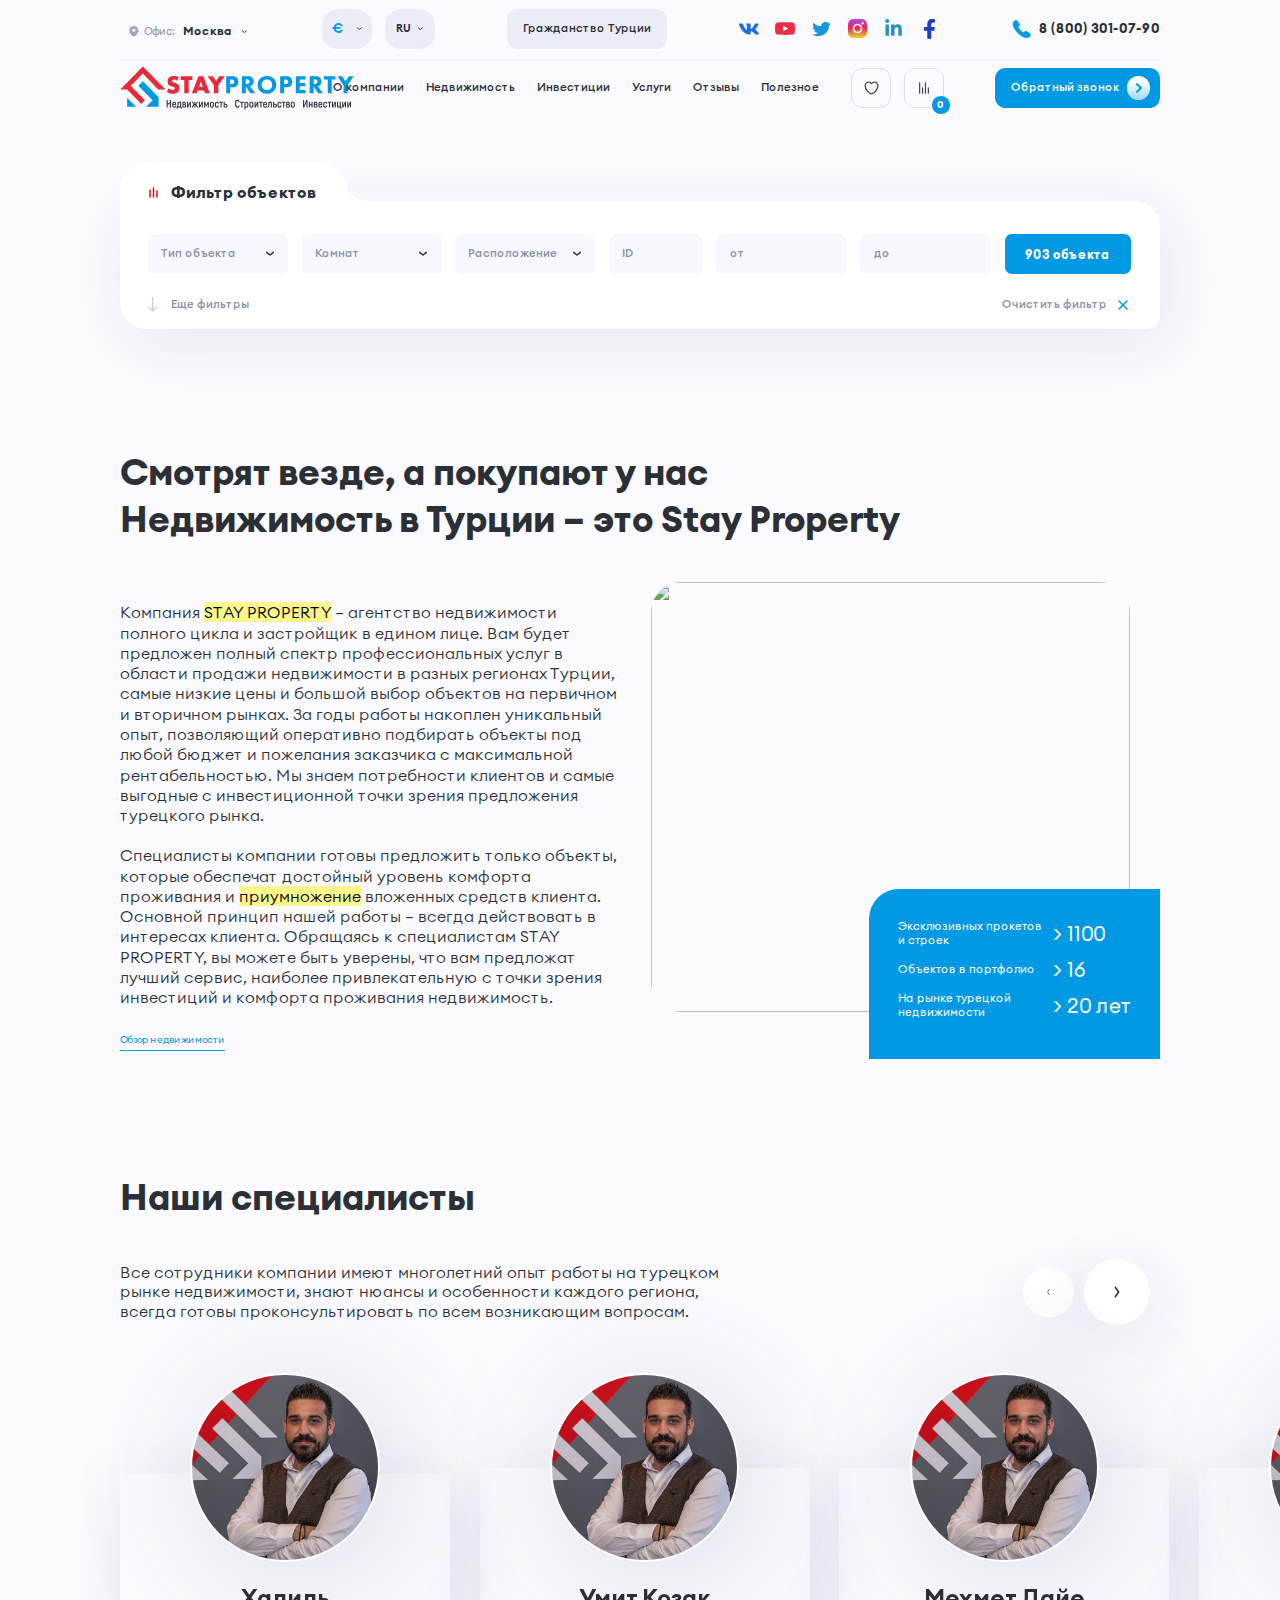
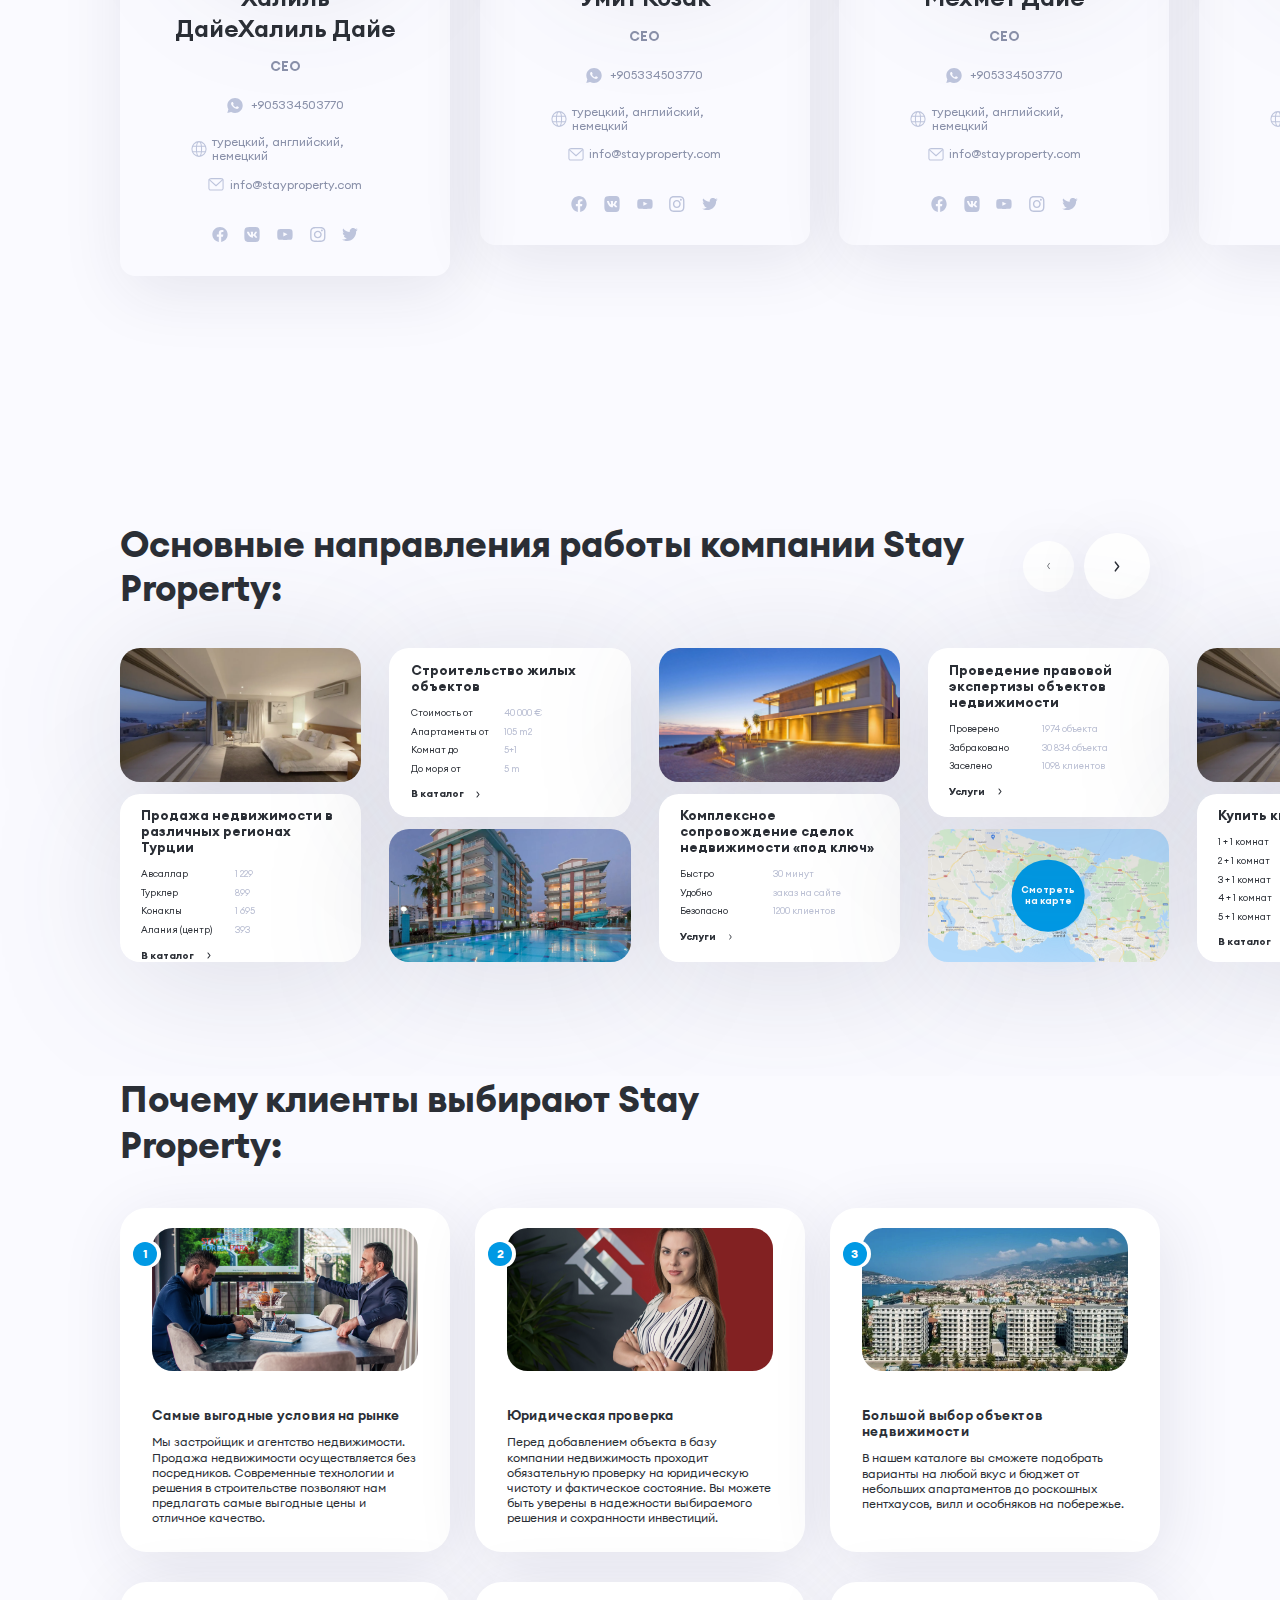
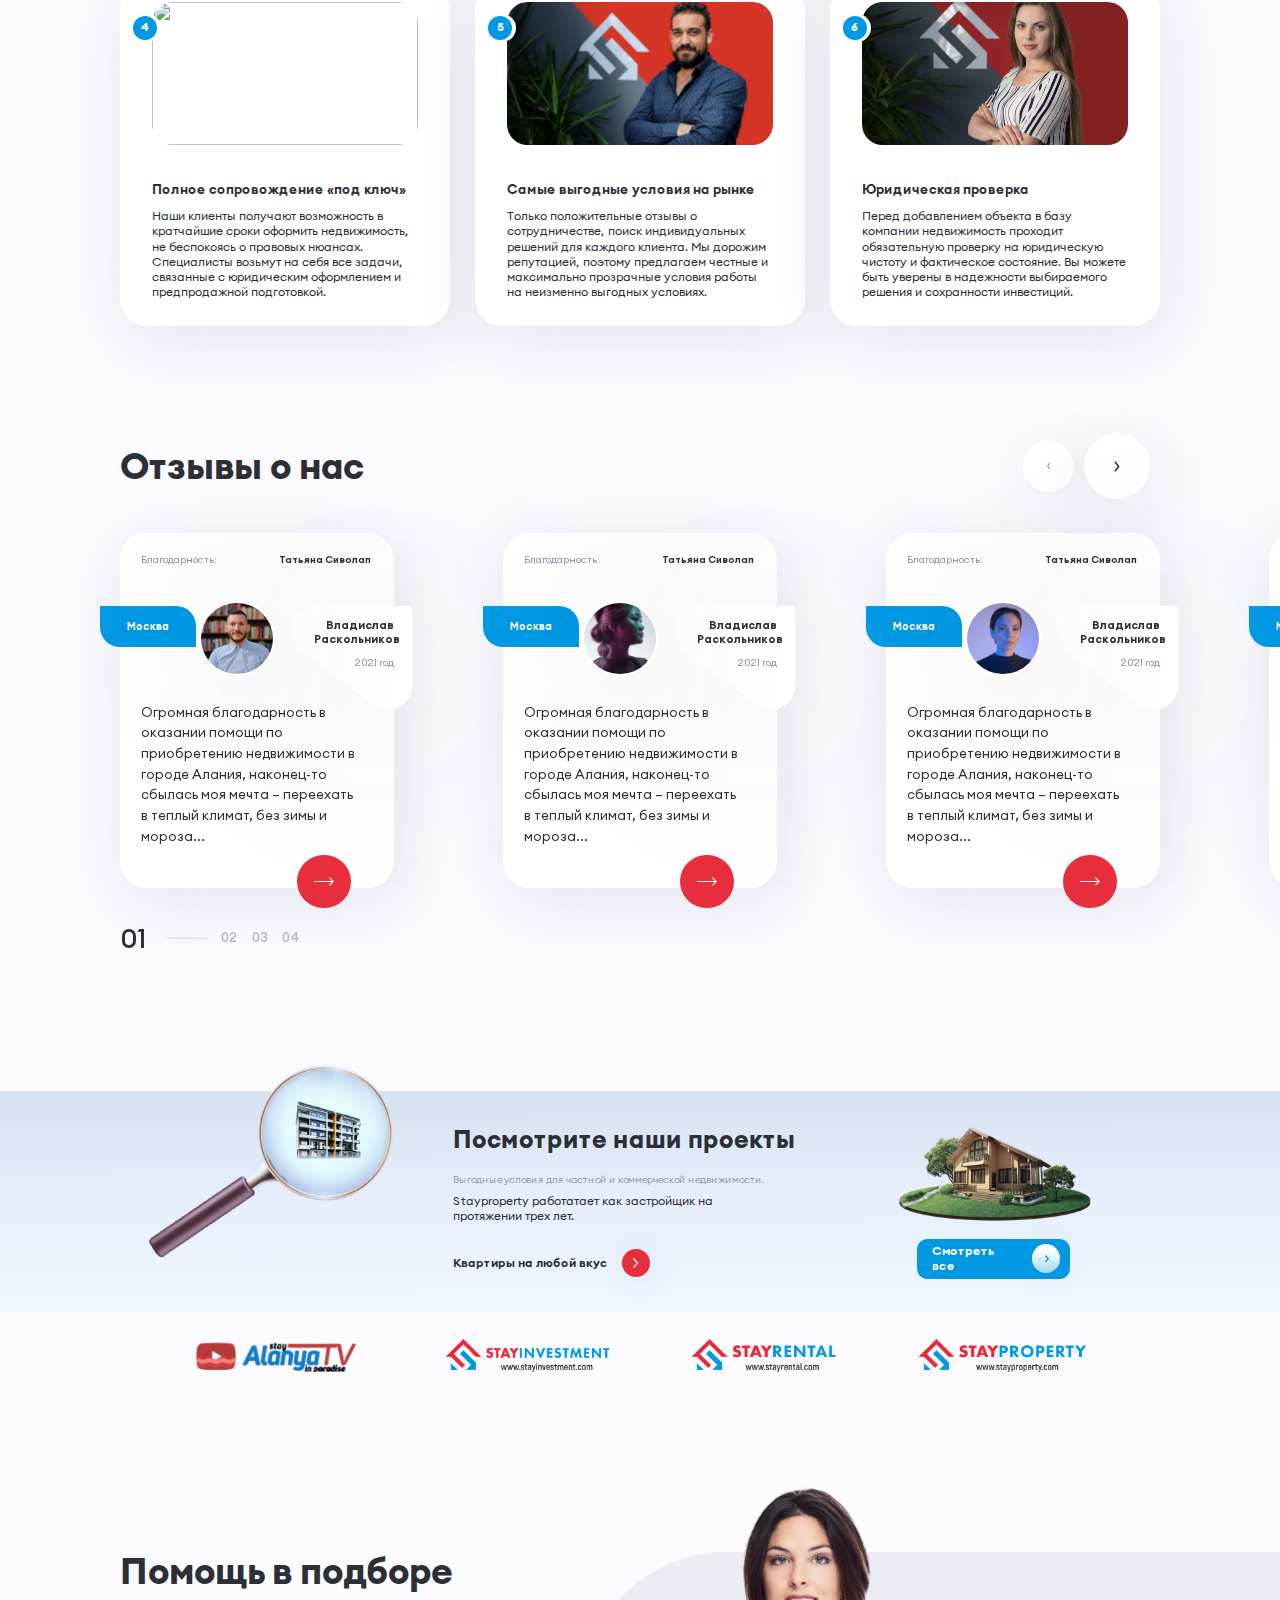
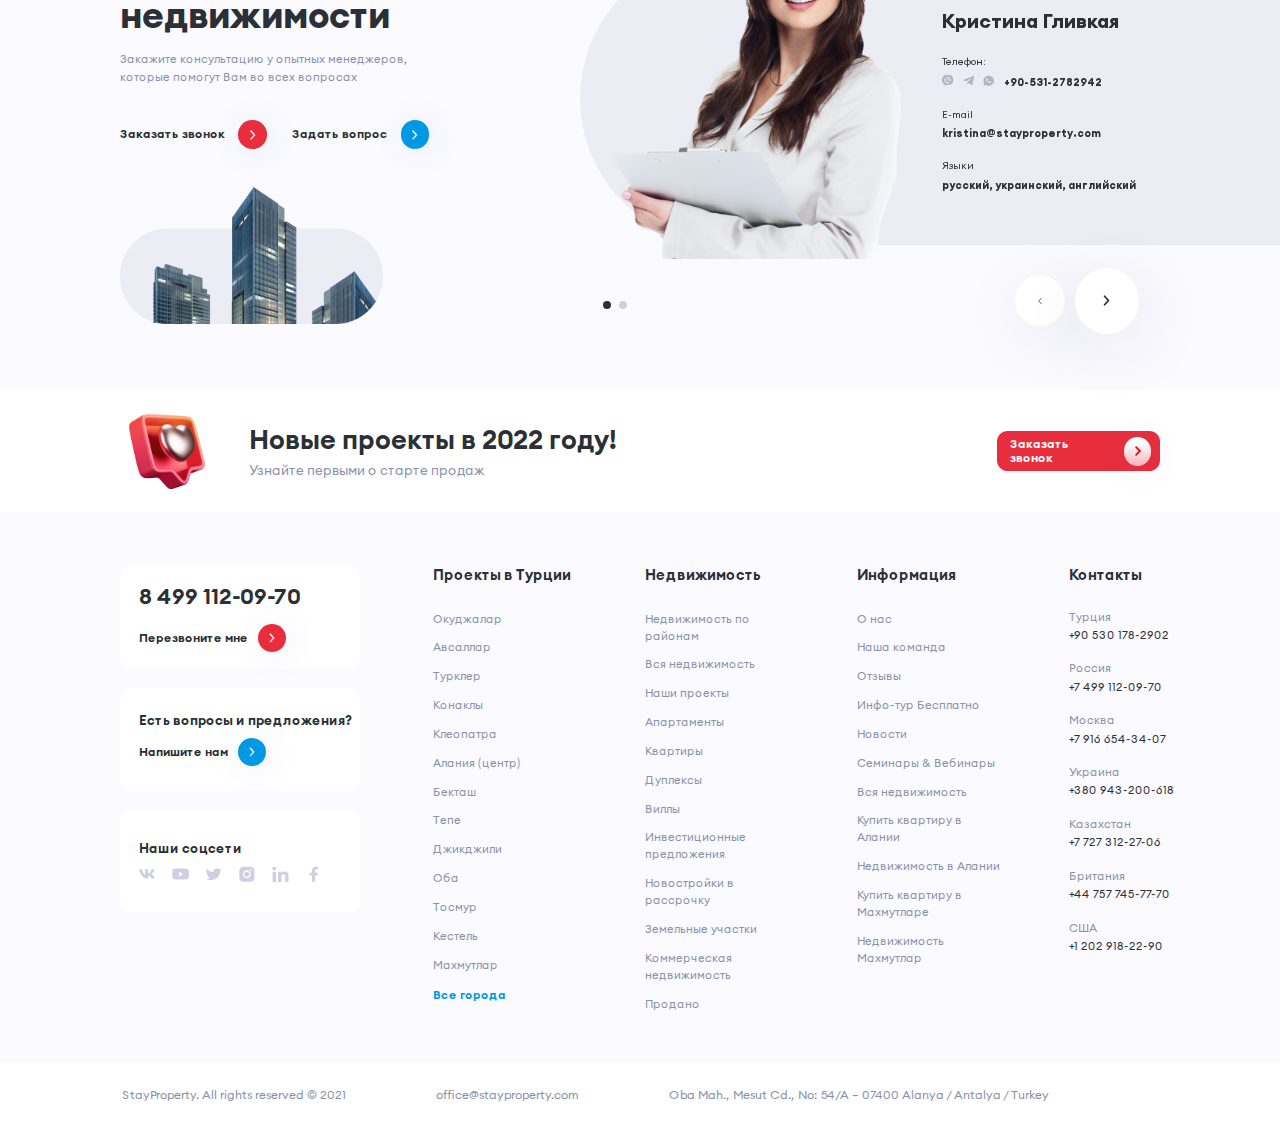
==== commit 34223bc4: "media" ====
--- a/about.html
+++ b/about.html
@@ -16,8 +16,32 @@
     <header class="header">
         <div class="container">
             <div class="header__inner">
-                <div class="header__top">
-                    <div class="header__location select ">
+                <div class="header__top mobile">
+                    <a class="header__burger-btn" href="">
+                        <span></span>
+                    </a>
+
+                    <a href="" class="header__logo logo mobile">
+                        <img src="./img/logo.svg" alt="">
+                        <div class="logo__text-wrap">
+                            <svg width="188" height="19" viewBox="0 0 188 19" fill="none"
+                                xmlns="http://www.w3.org/2000/svg">
+                                <path
+                                    d="M0.870972 16.799L2.76411 13.2174C3.99209 14.3772 5.29681 14.957 6.67829 14.957C7.46283 14.957 8.03418 14.7609 8.39234 14.3686C8.68228 14.0787 8.82725 13.7205 8.82725 13.2942C8.82725 12.8848 8.66523 12.5437 8.34118 12.2708C8.06829 12.0321 7.33492 11.7336 6.14105 11.3754L4.98982 11.0173C3.84712 10.6591 3.02846 10.1986 2.53386 9.6358C1.88576 8.93653 1.56171 7.93027 1.56171 6.61702C1.56171 4.91149 2.0819 3.53854 3.12227 2.49817C4.19675 1.42369 5.65497 0.886447 7.49694 0.886447C9.25364 0.886447 11.0103 1.34694 12.767 2.26792L11.0018 5.72162C10.0296 4.95413 9.0575 4.57038 8.08535 4.57038C7.47136 4.57038 6.98528 4.74094 6.62712 5.08204C6.33718 5.37198 6.19222 5.67898 6.19222 6.00303C6.19222 6.31002 6.26896 6.56585 6.42246 6.77051C6.66123 7.06045 7.15584 7.31628 7.90627 7.538L9.26216 7.94733C10.6948 8.39076 11.7266 8.95359 12.3577 9.6358C13.0911 10.4203 13.4578 11.4351 13.4578 12.6802C13.4578 14.471 12.9205 15.9036 11.846 16.9781C10.6863 18.1378 9.00633 18.7177 6.8062 18.7177C5.59528 18.7177 4.47816 18.5301 3.45484 18.1549C2.58503 17.8479 1.72374 17.3959 0.870972 16.799ZM26.3334 5.03088H22.7006V18.334H18.2747V5.03088H14.642V1.27019H26.3334V5.03088ZM38.9823 18.334L37.9334 15.4687H31.7423L30.5911 18.334H25.9094L32.4587 1.27019H37.2938L43.7151 18.334H38.9823ZM32.9703 12.0918H36.7566L34.8379 6.56585L32.9703 12.0918ZM47.828 18.334V10.1475L41.6625 1.27019H46.9582L50.1816 5.92628L53.2771 1.27019H58.6495L52.2794 10.1475V18.334H47.828Z"
+                                    fill="#EA2938" />
+                                <path
+                                    d="M60.2011 1.27019H66.2131C68.1403 1.27019 69.6327 1.73921 70.6901 2.67725C71.7987 3.6494 72.353 5.03088 72.353 6.82168C72.353 8.4931 71.8669 9.83193 70.8948 10.8382C69.9056 11.8445 68.4559 12.3476 66.5457 12.3476H64.1409V18.334H60.2011V1.27019ZM64.1409 4.49364V9.12414H65.5479C66.5201 9.12414 67.2279 8.91095 67.6713 8.48457C68.0977 8.05819 68.3109 7.49536 68.3109 6.7961C68.3109 6.07978 68.0977 5.52548 67.6713 5.13321C67.2279 4.70683 66.4945 4.49364 65.4712 4.49364H64.1409ZM75.8646 1.27019H81.851C83.693 1.27019 85.1427 1.76479 86.2001 2.754C87.1893 3.70909 87.6839 4.97971 87.6839 6.56585C87.6839 8.01555 87.2405 9.17531 86.3536 10.0451C85.6714 10.6932 84.8783 11.1281 83.9744 11.3499L89.2189 18.334H84.4093L79.8044 11.6057V18.334H75.8646V1.27019ZM79.8044 4.34014V9.02181H80.6998C81.7743 9.02181 82.5588 8.77451 83.0534 8.27991C83.4798 7.85352 83.693 7.29923 83.693 6.61702C83.693 5.86658 83.4286 5.28671 82.8999 4.87738C82.4224 4.51922 81.6975 4.34014 80.7254 4.34014H79.8044ZM100.947 0.886447C103.641 0.886447 105.842 1.71363 107.547 3.36799C109.321 5.09057 110.208 7.23953 110.208 9.81488C110.208 12.3561 109.321 14.488 107.547 16.2106C105.824 17.882 103.624 18.7177 100.947 18.7177C98.2519 18.7177 96.0348 17.882 94.2951 16.2106C93.4594 15.4261 92.8028 14.488 92.3252 13.3965C91.8647 12.2879 91.6345 11.1111 91.6345 9.86604C91.6345 8.67218 91.8733 7.49536 92.3508 6.33561C92.8454 5.15879 93.485 4.17811 94.2695 3.39357C95.9409 1.72216 98.1667 0.886447 100.947 0.886447ZM100.921 4.51922C99.4032 4.51922 98.1581 5.00529 97.186 5.97744C96.1797 6.94959 95.6766 8.23727 95.6766 9.84046C95.6766 11.3754 96.1968 12.6546 97.2371 13.6779C98.2264 14.6159 99.4458 15.085 100.896 15.085C102.448 15.085 103.71 14.5989 104.682 13.6267C105.671 12.6716 106.166 11.401 106.166 9.81488C106.166 8.2458 105.671 6.96665 104.682 5.97744C103.676 5.00529 102.422 4.51922 100.921 4.51922ZM114.162 1.27019H120.174C122.101 1.27019 123.594 1.73921 124.651 2.67725C125.76 3.6494 126.314 5.03088 126.314 6.82168C126.314 8.4931 125.828 9.83193 124.856 10.8382C123.866 11.8445 122.417 12.3476 120.507 12.3476H118.102V18.334H114.162V1.27019ZM118.102 4.49364V9.12414H119.509C120.481 9.12414 121.189 8.91095 121.632 8.48457C122.059 8.05819 122.272 7.49536 122.272 6.7961C122.272 6.07978 122.059 5.52548 121.632 5.13321C121.189 4.70683 120.455 4.49364 119.432 4.49364H118.102ZM139.47 1.27019V4.59597H133.765V7.89616H139.189V11.2219H133.765V15.0082H139.47V18.334H129.826V1.27019H139.47ZM143.69 1.27019H149.677C151.519 1.27019 152.968 1.76479 154.026 2.754C155.015 3.70909 155.51 4.97971 155.51 6.56585C155.51 8.01555 155.066 9.17531 154.179 10.0451C153.497 10.6932 152.704 11.1281 151.8 11.3499L157.045 18.334H152.235L147.63 11.6057V18.334H143.69V1.27019ZM147.63 4.34014V9.02181H148.525C149.6 9.02181 150.384 8.77451 150.879 8.27991C151.305 7.85352 151.519 7.29923 151.519 6.61702C151.519 5.86658 151.254 5.28671 150.726 4.87738C150.248 4.51922 149.523 4.34014 148.551 4.34014H147.63ZM169.4 4.59597H165.69V18.334H161.75V4.59597H158.041V1.27019H169.4V4.59597ZM177.54 18.334V10.3777L171.426 1.27019H176.082L179.51 6.56585L182.938 1.27019H187.594L181.48 10.3777V18.334H177.54Z"
+                                    fill="#0199E4" />
+                            </svg>
+                        </div>
+                    </a>
+
+                    <a href="tel:88003010790" class="header__phone">
+                        <img class="header__phone-img" src="./img/call.png" alt="">
+                    </a>
+                </div>
+                <div class="header__top desctop">
+                    <div class="header__location select">
                         <div class="header__location-select  select__header">
                             <div class="header__office-wrap">
                                 <img src="./img/location.svg" alt="">
@@ -38,15 +62,14 @@
                             <div class="header__location-item select__item">США</div>
                         </div>
                     </div>
-
                     <div class="header__money-language-wrap">
                         <div class="header__money select">
                             <div class="header__money-select select__header">
-                                
+
                                 <div class="header__money-wrap select__current">
                                     €
                                 </div>
-                                
+
                                 <svg class="header__money-arrow" width="14" height="8" viewBox="0 0 14 8" fill="none"
                                     xmlns="http://www.w3.org/2000/svg">
                                     <path d="M2 2L7 6L12 2" stroke="#2B2F36" stroke-width="2.2" stroke-linecap="round"
@@ -111,7 +134,28 @@
                 </div>
 
                 <div class="header__bottom">
-                    <a href="" class="header__logo logo">
+                    <div class="header__location select mobile">
+                        <div class="header__location-select  select__header">
+                            <div class="header__office-wrap">
+                                <img src="./img/location.svg" alt="">
+                                <div class="header__office-name">Офис:</div>
+                            </div>
+                            <div class="header__office-place select__current">Москва</div>
+                            <svg width="14" height="8" viewBox="0 0 14 8" fill="none"
+                                xmlns="http://www.w3.org/2000/svg">
+                                <path d="M2 2L7 6L12 2" stroke="#2B2F36" stroke-width="2.2" stroke-linecap="round"
+                                    stroke-linejoin="round" />
+                            </svg>
+                        </div>
+                        <div class="header__location-body">
+                            <div class="header__location-item select__item">Москва</div>
+                            <div class="header__location-item select__item">Украина</div>
+                            <div class="header__location-item select__item">Казахстан</div>
+                            <div class="header__location-item select__item">Великобритания</div>
+                            <div class="header__location-item select__item">США</div>
+                        </div>
+                    </div>
+                    <a href="" class="header__logo logo desctop">
                         <img src="./img/logo.svg" alt="">
                         <div class="logo__text-wrap">
                             <svg width="188" height="19" viewBox="0 0 188 19" fill="none"
@@ -132,7 +176,7 @@
                         </div>
                     </a>
 
-                    <nav class="header__nav">
+                    <nav class="header__nav desctop">
                         <ul class="header__list">
                             <li class="header__item">
                                 <a href="#">О компании</a>
@@ -166,28 +210,132 @@
                             </a>
                         </div>
 
-                        <button class="header__btn-back-call">
+                        <button class="header__btn-back-call desctop">
                             <span>Обратный звонок</span>
                             <div class="header__btn-arrow">
                                 <img src="./img/arrow.svg" alt="">
                             </div>
                         </button>
+                    </div>
+                </div>
+
+                <div class="header__menu-mobile mobile">
+                    <a class="header__burger-btn" href="">
+                        <span></span>
+                    </a>
+                    <nav class="header__nav">
+                        <ul class="header__list">
+                            <li class="header__item">
+                                <a href="#">О компании</a>
+                            </li>
+                            <li class="header__item">
+                                <a href="#">Недвижимость</a>
+                            </li>
+                            <li class="header__item">
+                                <a href="#">Инвестиции</a>
+                            </li>
+                            <li class="header__item">
+                                <a href="#">Услуги</a>
+                            </li>
+                            <li class="header__item">
+                                <a href="#">Отзывы</a>
+                            </li>
+                            <li class="header__item">
+                                <a href="#">Полезное</a>
+                            </li>
+                        </ul>
+                    </nav>
+
+                    <div class="header__about">Гражданство Турции</div>
+
+                    <div class="header__money-language-wrap">
+                        <div class="header__money select">
+                            <div class="header__money-select select__header">
+
+                                <div class="header__money-wrap select__current">
+                                    €
+                                </div>
+
+                                <svg class="header__money-arrow" width="14" height="8" viewBox="0 0 14 8" fill="none"
+                                    xmlns="http://www.w3.org/2000/svg">
+                                    <path d="M2 2L7 6L12 2" stroke="#2B2F36" stroke-width="2.2" stroke-linecap="round"
+                                        stroke-linejoin="round" />
+                                </svg>
+                            </div>
+                            <div class="header__money-body">
+                                <div class="header__money-item select__item">
+                                    €
+                                </div>
+                                <div class="header__money-item select__item">
+                                    $
+                                </div>
+                                <div class="header__money-item select__item">
+                                    ₽
+                                </div>
+                            </div>
+                        </div>
+
+                        <div class="header__language select">
+                            <div class="header__language-select select__header">
+                                <div class="header__language-title select__current">RU</div>
+                                <svg width="14" height="8" viewBox="0 0 14 8" fill="none"
+                                    xmlns="http://www.w3.org/2000/svg">
+                                    <path d="M2 2L7 6L12 2" stroke="#2B2F36" stroke-width="2.2" stroke-linecap="round"
+                                        stroke-linejoin="round" />
+                                </svg>
+                            </div>
+                            <div class="header__language-body select__body">
+                                <div class="header__language-item select__item">RU</div>
+                                <div class="header__language-item select__item">EN</div>
+                            </div>
+                        </div>
+                    </div>
+                    <div class="header__social-wrap">
+                        <a href="" class="header__social-item">
+                            <img src="./img/vk.svg" alt="">
+                        </a>
+                        <a href="" class="header__social-item">
+                            <img src="./img/youtub.svg" alt="">
+                        </a href="">
+                        <a href="" class="header__social-item">
+                            <img src="./img/twitter.svg" alt="">
+                        </a href="">
+                        <a href="" class="header__social-item">
+                            <img src="./img/inst.svg" alt="">
+                        </a href="">
+                        <a href="" class="header__social-item">
+                            <img src="./img/linkedin.svg" alt="">
+                        </a href="">
+                        <a href="" class="header__social-item">
+                            <img src="./img/fb.svg" alt="">
+                        </a href="">
                     </div>
                 </div>
             </div>
         </div>
     </header>
-
     <main class="main">
         <section class="banner no-img about">
             <div class="container">
                 <div class="banner__inner">
-                    <div class="filter">
+                    <div class="filter" id="spoller-filter">
                         <div class="filter__header">
                             <div class="filter__title-wrap">
                                 <img class="filter__title-img" src="./img/filter-filter.svg" alt="">
                                 <div class="filter__title">Фильтр объектов</div>
-                                <div class="filter__corner"></div>
+                                <div class="filter__corner desctop"></div>
+                            </div>
+                            <div class="filter__header-right mobile">
+                                <div class="slice"></div>
+                                <button class="filter__btn">
+                                    <div class="corner"></div>
+                                    <svg width="16" height="25" viewBox="0 0 16 25" fill="none"
+                                        xmlns="http://www.w3.org/2000/svg">
+                                        <path
+                                            d="M7 1C7 0.447715 7.44772 2.41411e-08 8 0C8.55228 -2.41411e-08 9 0.447715 9 1L7 1ZM8.70711 24.7071C8.31658 25.0976 7.68342 25.0976 7.29289 24.7071L0.928933 18.3431C0.538409 17.9526 0.538409 17.3195 0.928933 16.9289C1.31946 16.5384 1.95262 16.5384 2.34315 16.9289L8 22.5858L13.6569 16.9289C14.0474 16.5384 14.6805 16.5384 15.0711 16.9289C15.4616 17.3195 15.4616 17.9526 15.0711 18.3431L8.70711 24.7071ZM9 1L9 24L7 24L7 1L9 1Z"
+                                            fill=""></path>
+                                    </svg>
+                                </button>
                             </div>
                         </div>
                         <div class="filter__body">
@@ -258,11 +406,21 @@
                                     <input type="text">
                                 </div>
 
+                                <button class="filter__more-filters mobile">
+                                    <svg width="14" height="22" viewBox="0 0 14 22" fill="none"
+                                        xmlns="http://www.w3.org/2000/svg">
+                                        <path
+                                            d="M7.9 1C7.9 0.502944 7.49706 0.1 7 0.1C6.50294 0.1 6.1 0.502944 6.1 1L7.9 1ZM6.3636 21.6364C6.71507 21.9879 7.28492 21.9879 7.6364 21.6364L13.364 15.9088C13.7154 15.5574 13.7154 14.9875 13.364 14.636C13.0125 14.2846 12.4426 14.2846 12.0912 14.636L7 19.7272L1.90883 14.636C1.55736 14.2846 0.987511 14.2846 0.636039 14.636C0.284567 14.9875 0.284567 15.5574 0.636039 15.9088L6.3636 21.6364ZM6.1 1L6.1 21L7.9 21L7.9 1L6.1 1Z"
+                                            fill="#C6CADA" />
+                                    </svg>
+                                    <span>Еще фильтры</span>
+                                </button>
+
                                 <a href="" class="filter__value">903 объекта</a>
                             </div>
 
                             <div class="filter__body-bottom">
-                                <button class="filter__more-filters">
+                                <button class="filter__more-filters desctop">
                                     <svg width="14" height="22" viewBox="0 0 14 22" fill="none"
                                         xmlns="http://www.w3.org/2000/svg">
                                         <path
@@ -297,28 +455,45 @@
                         Недвижимость в Турции – это Stay Property</div>
                     <div class="about__content">
                         <div class="about__text-block">
-                            <p>Компания <mark>Stay Property</mark> – агентство недвижимости полного цикла и застройщик в едином лице. Вам будет предложен полный спектр профессиональных услуг в области продажи недвижимости в разных регионах Турции, самые низкие цены и большой выбор объектов на первичном и вторичном рынках. За годы работы накоплен уникальный опыт, позволяющий 
-                                оперативно подбирать объекты под любой бюджет и пожелания заказчика 
-                                с максимальной рентабельностью. Мы знаем потребности клиентов и самые выгодные 
+                            <p>Компания <mark class="name">Stay Property</mark> – агентство недвижимости полного цикла и застройщик в
+                                едином лице. Вам будет предложен полный спектр профессиональных услуг в области продажи
+                                недвижимости в разных регионах Турции, самые низкие цены и большой выбор объектов на
+                                первичном и вторичном рынках. За годы работы накоплен уникальный опыт, позволяющий
+                                оперативно подбирать объекты под любой бюджет и пожелания заказчика
+                                с максимальной рентабельностью. Мы знаем потребности клиентов и самые выгодные
                                 с инвестиционной точки зрения предложения турецкого рынка.
                             </p>
-                            
+
                             <p>
-                                Специалисты компании готовы предложить 
-                                только объекты, которые обеспечат достойный уровень 
-                                комфорта проживания и <mark>приумножение</mark>  вложенных средств клиента. 
-                                Основной принцип нашей работы – всегда действовать в интересах клиента. 
-                                Обращаясь к специалистам STAY PROPERTY, вы можете быть уверены, 
-                                что вам предложат лучший сервис, наиболее привлекательную с точки 
+                                Специалисты компании готовы предложить
+                                только объекты, которые обеспечат достойный уровень
+                                комфорта проживания и <mark>приумножение</mark> вложенных средств клиента.
+                                Основной принцип нашей работы – всегда действовать в интересах клиента.
+                                Обращаясь к специалистам STAY PROPERTY, вы можете быть уверены,
+                                что вам предложат лучший сервис, наиболее привлекательную с точки
                                 зрения инвестиций и комфорта проживания недвижимость.
                             </p>
                             <a class="about__text-block-link" href="">Обзор недвижимости</a>
                         </div>
                         <div class="about__photo-block">
                             <img src="./img/about.jpg" alt="">
-                            <a href="" class="banner__btn-video about">Видео</a>
-                        </div>
-                        <div class="about__photo-text">
+                            <a href="" class="banner__btn-video about mobile">Видео</a>
+                            <div class="about__photo-text mobile">
+                                <div class="about__photo-text-wrap">
+                                    <div class="about__photo-text-title">Эксклюзивных прокетов и строек</div>
+                                    <div class="about__photo-text-value">> 1100 </div>
+                                </div>
+                                <div class="about__photo-text-wrap">
+                                    <div class="about__photo-text-title">Объектов в портфолио</div>
+                                    <div class="about__photo-text-value">> 16</div>
+                                </div>
+                                <div class="about__photo-text-wrap">
+                                    <div class="about__photo-text-title">На рынке турецкой недвижимости</div>
+                                    <div class="about__photo-text-value">> 20 лет</div>
+                                </div>
+                            </div>
+                        </div>
+                        <div class="about__photo-text desctop">
                             <div class="about__photo-text-wrap">
                                 <div class="about__photo-text-title">Эксклюзивных прокетов и строек</div>
                                 <div class="about__photo-text-value">> 1100 </div>
@@ -343,14 +518,18 @@
                 <div class="staff__inner">
                     <div class="staff__title title">Наши специалисты</div>
                     <div class="staff__subtitle-wrap">
-                        <div class="staff__subtitle">Все сотрудники компании имеют многолетний 
-                            опыт работы на турецком рынке недвижимости, знают нюансы и особенности каждого региона, 
+                        <div class="staff__subtitle">Все сотрудники компании имеют многолетний
+                            опыт работы на турецком рынке недвижимости, знают нюансы и особенности каждого региона,
                             всегда готовы проконсультировать по всем возникающим вопросам. </div>
                         <div class="swiper__arrows">
-                            <div class="staff__slider-prev swiper__arrow swiper-button-disabled" tabindex="-1" role="button" aria-label="Previous slide" aria-controls="swiper-wrapper-ea57649b6ea5b56e" aria-disabled="true">
+                            <div class="staff__slider-prev swiper__arrow swiper-button-disabled" tabindex="-1"
+                                role="button" aria-label="Previous slide"
+                                aria-controls="swiper-wrapper-ea57649b6ea5b56e" aria-disabled="true">
                                 <img src="./img/slider-arrow-next.svg" alt="">
                             </div>
-                            <div class="staff__slider-next swiper__arrow" tabindex="0" role="button" aria-label="Next slide" aria-controls="swiper-wrapper-ea57649b6ea5b56e" aria-disabled="false">
+                            <div class="staff__slider-next swiper__arrow" tabindex="0" role="button"
+                                aria-label="Next slide" aria-controls="swiper-wrapper-ea57649b6ea5b56e"
+                                aria-disabled="false">
                                 <img src="./img/slider-arrow-prew.svg" alt="">
                             </div>
                         </div>
@@ -359,38 +538,45 @@
                         <div class="staff__slider-swiper swiper-wrapper">
                             <div class="staff__slide swiper-slide">
                                 <div class="worker__item">
-                                    <div class="worker__quote">
-                                        <div class="worker__quote-text-wrap">
-                                            <div class="worker__quote-quote">
-                                                <svg width="21" height="18" viewBox="0 0 21 18" fill="none" xmlns="http://www.w3.org/2000/svg">
-                                                    <path
-                                                        d="M19.4987 0.694991C16.5371 0.840883 14.802 1.79607 13.1931 3.54028C10.4646 6.49818 11.0793 9.17528 11.0794 13.1753C11.0792 15.6605 13.0939 17.6753 15.5791 17.6753H16.5793C18.6504 17.6753 20.3294 15.9963 20.3293 13.9253C20.3293 11.8542 18.6504 10.1753 16.5793 10.1753H15.4067C15.3134 10.1753 15.2371 10.0979 15.2207 10.0061C15.0863 9.25466 14.1405 7.51913 15.3293 5.67528C16.2061 4.31537 17.9177 3.11415 19.9332 3.97443C20.3597 4.15646 20.9165 3.80678 20.831 3.35104L20.4823 1.49099C20.3936 1.01802 19.9794 0.671315 19.4987 0.694991Z"
-                                                        fill="#ffffff" />
-                                                    <path
-                                                        d="M8.49875 0.694991C5.53711 0.840883 3.80201 1.79607 2.19312 3.54028C-0.535413 6.49818 0.0793191 9.17528 0.0793672 13.1753C0.0792361 15.6605 2.09388 17.6753 4.57913 17.6753H5.57934C7.65042 17.6753 9.32936 15.9963 9.32934 13.9253C9.32933 11.8542 7.6504 10.1753 5.57934 10.1753H4.4067C4.31339 10.1753 4.23715 10.0979 4.22072 10.0061C4.08632 9.25466 3.14049 7.51913 4.32932 5.67528C5.20613 4.31537 6.9177 3.11415 8.93324 3.97443C9.35971 4.15646 9.91648 3.80678 9.83102 3.35104L9.48227 1.49099C9.39358 1.01802 8.97938 0.671315 8.49875 0.694991Z"
-                                                        fill="#ffffff" />
-                                                </svg>
+                                    <div class="worker__item-top">
+                                        <div class="worker__img">
+                                            <img src="./img/worker.png" alt="">
+                                        </div>
+                                        <div class="worker__quote">
+                                            <div class="worker__quote-text-wrap">
+                                                <div class="worker__quote-quote">
+                                                    <svg width="21" height="18" viewBox="0 0 21 18" fill="none"
+                                                        xmlns="http://www.w3.org/2000/svg">
+                                                        <path
+                                                            d="M19.4987 0.694991C16.5371 0.840883 14.802 1.79607 13.1931 3.54028C10.4646 6.49818 11.0793 9.17528 11.0794 13.1753C11.0792 15.6605 13.0939 17.6753 15.5791 17.6753H16.5793C18.6504 17.6753 20.3294 15.9963 20.3293 13.9253C20.3293 11.8542 18.6504 10.1753 16.5793 10.1753H15.4067C15.3134 10.1753 15.2371 10.0979 15.2207 10.0061C15.0863 9.25466 14.1405 7.51913 15.3293 5.67528C16.2061 4.31537 17.9177 3.11415 19.9332 3.97443C20.3597 4.15646 20.9165 3.80678 20.831 3.35104L20.4823 1.49099C20.3936 1.01802 19.9794 0.671315 19.4987 0.694991Z"
+                                                            fill="#ffffff" />
+                                                        <path
+                                                            d="M8.49875 0.694991C5.53711 0.840883 3.80201 1.79607 2.19312 3.54028C-0.535413 6.49818 0.0793191 9.17528 0.0793672 13.1753C0.0792361 15.6605 2.09388 17.6753 4.57913 17.6753H5.57934C7.65042 17.6753 9.32936 15.9963 9.32934 13.9253C9.32933 11.8542 7.6504 10.1753 5.57934 10.1753H4.4067C4.31339 10.1753 4.23715 10.0979 4.22072 10.0061C4.08632 9.25466 3.14049 7.51913 4.32932 5.67528C5.20613 4.31537 6.9177 3.11415 8.93324 3.97443C9.35971 4.15646 9.91648 3.80678 9.83102 3.35104L9.48227 1.49099C9.39358 1.01802 8.97938 0.671315 8.49875 0.694991Z"
+                                                            fill="#ffffff" />
+                                                    </svg>
+                                                </div>
+                                                <div class="worker__quote-text">Для меня главное в помочь людям найти
+                                                    самое выгодное жилье в Турции.
+                                                    Потому что я люблю путешествовать и
+                                                    важно не только зарабатывать и изучать новое
+                                                </div>
+                                                <div class="worker__quote-quote">
+                                                    <svg width="21" height="18" viewBox="0 0 21 18" fill="none"
+                                                        xmlns="http://www.w3.org/2000/svg">
+                                                        <path
+                                                            d="M19.4987 0.694991C16.5371 0.840883 14.802 1.79607 13.1931 3.54028C10.4646 6.49818 11.0793 9.17528 11.0794 13.1753C11.0792 15.6605 13.0939 17.6753 15.5791 17.6753H16.5793C18.6504 17.6753 20.3294 15.9963 20.3293 13.9253C20.3293 11.8542 18.6504 10.1753 16.5793 10.1753H15.4067C15.3134 10.1753 15.2371 10.0979 15.2207 10.0061C15.0863 9.25466 14.1405 7.51913 15.3293 5.67528C16.2061 4.31537 17.9177 3.11415 19.9332 3.97443C20.3597 4.15646 20.9165 3.80678 20.831 3.35104L20.4823 1.49099C20.3936 1.01802 19.9794 0.671315 19.4987 0.694991Z"
+                                                            fill="#ffffff" />
+                                                        <path
+                                                            d="M8.49875 0.694991C5.53711 0.840883 3.80201 1.79607 2.19312 3.54028C-0.535413 6.49818 0.0793191 9.17528 0.0793672 13.1753C0.0792361 15.6605 2.09388 17.6753 4.57913 17.6753H5.57934C7.65042 17.6753 9.32936 15.9963 9.32934 13.9253C9.32933 11.8542 7.6504 10.1753 5.57934 10.1753H4.4067C4.31339 10.1753 4.23715 10.0979 4.22072 10.0061C4.08632 9.25466 3.14049 7.51913 4.32932 5.67528C5.20613 4.31537 6.9177 3.11415 8.93324 3.97443C9.35971 4.15646 9.91648 3.80678 9.83102 3.35104L9.48227 1.49099C9.39358 1.01802 8.97938 0.671315 8.49875 0.694991Z"
+                                                            fill="#ffffff" />
+                                                    </svg>
+                                                </div>
                                             </div>
-                                            <div class="worker__quote-text">Для меня главное в помочь людям найти самое выгодное жилье в Турции. 
-                                                Потому что я люблю путешествовать и 
-                                                важно не только зарабатывать и изучать новое
-                                            </div>
-                                            <div class="worker__quote-quote">
-                                                <svg width="21" height="18" viewBox="0 0 21 18" fill="none" xmlns="http://www.w3.org/2000/svg">
-                                                    <path
-                                                        d="M19.4987 0.694991C16.5371 0.840883 14.802 1.79607 13.1931 3.54028C10.4646 6.49818 11.0793 9.17528 11.0794 13.1753C11.0792 15.6605 13.0939 17.6753 15.5791 17.6753H16.5793C18.6504 17.6753 20.3294 15.9963 20.3293 13.9253C20.3293 11.8542 18.6504 10.1753 16.5793 10.1753H15.4067C15.3134 10.1753 15.2371 10.0979 15.2207 10.0061C15.0863 9.25466 14.1405 7.51913 15.3293 5.67528C16.2061 4.31537 17.9177 3.11415 19.9332 3.97443C20.3597 4.15646 20.9165 3.80678 20.831 3.35104L20.4823 1.49099C20.3936 1.01802 19.9794 0.671315 19.4987 0.694991Z"
-                                                        fill="#ffffff" />
-                                                    <path
-                                                        d="M8.49875 0.694991C5.53711 0.840883 3.80201 1.79607 2.19312 3.54028C-0.535413 6.49818 0.0793191 9.17528 0.0793672 13.1753C0.0792361 15.6605 2.09388 17.6753 4.57913 17.6753H5.57934C7.65042 17.6753 9.32936 15.9963 9.32934 13.9253C9.32933 11.8542 7.6504 10.1753 5.57934 10.1753H4.4067C4.31339 10.1753 4.23715 10.0979 4.22072 10.0061C4.08632 9.25466 3.14049 7.51913 4.32932 5.67528C5.20613 4.31537 6.9177 3.11415 8.93324 3.97443C9.35971 4.15646 9.91648 3.80678 9.83102 3.35104L9.48227 1.49099C9.39358 1.01802 8.97938 0.671315 8.49875 0.694991Z"
-                                                        fill="#ffffff" />
-                                                </svg>
-                                            </div>
-                                        </div>
-                                    </div>
-                                    <div class="worker__img">
-                                        <img src="./img/worker.png" alt="">
-                                    </div>
-                                    <div class="worker__name">Халиль ДайеХалиль Дайе</div>
+                                        </div>
+                                    </div>
+
+                                    <div class="worker__name">Халиль
+                                        ДайеХалиль Дайе</div>
                                     <div class="worker__position">CEO</div>
                                     <div class="worker__tel-wrap">
                                         <div class="worker__tel-img">
@@ -408,7 +594,8 @@
                                         <div class="worker__email-img">
                                             <img src="./img/icon-mail.svg" alt="">
                                         </div>
-                                        <a class="worker__email" href="e-mail:info@stayproperty.com">info@stayproperty.com</a>
+                                        <a class="worker__email"
+                                            href="e-mail:info@stayproperty.com">info@stayproperty.com</a>
                                     </div>
                                     <div class="worker__social-wrap">
                                         <a class="worker__social-item" href="">
@@ -431,38 +618,44 @@
                             </div>
                             <div class="staff__slide swiper-slide">
                                 <div class="worker__item">
-                                    <div class="worker__quote">
-                                        <div class="worker__quote-text-wrap">
-                                            <div class="worker__quote-quote">
-                                                <svg width="21" height="18" viewBox="0 0 21 18" fill="none" xmlns="http://www.w3.org/2000/svg">
-                                                    <path
-                                                        d="M19.4987 0.694991C16.5371 0.840883 14.802 1.79607 13.1931 3.54028C10.4646 6.49818 11.0793 9.17528 11.0794 13.1753C11.0792 15.6605 13.0939 17.6753 15.5791 17.6753H16.5793C18.6504 17.6753 20.3294 15.9963 20.3293 13.9253C20.3293 11.8542 18.6504 10.1753 16.5793 10.1753H15.4067C15.3134 10.1753 15.2371 10.0979 15.2207 10.0061C15.0863 9.25466 14.1405 7.51913 15.3293 5.67528C16.2061 4.31537 17.9177 3.11415 19.9332 3.97443C20.3597 4.15646 20.9165 3.80678 20.831 3.35104L20.4823 1.49099C20.3936 1.01802 19.9794 0.671315 19.4987 0.694991Z"
-                                                        fill="#ffffff" />
-                                                    <path
-                                                        d="M8.49875 0.694991C5.53711 0.840883 3.80201 1.79607 2.19312 3.54028C-0.535413 6.49818 0.0793191 9.17528 0.0793672 13.1753C0.0792361 15.6605 2.09388 17.6753 4.57913 17.6753H5.57934C7.65042 17.6753 9.32936 15.9963 9.32934 13.9253C9.32933 11.8542 7.6504 10.1753 5.57934 10.1753H4.4067C4.31339 10.1753 4.23715 10.0979 4.22072 10.0061C4.08632 9.25466 3.14049 7.51913 4.32932 5.67528C5.20613 4.31537 6.9177 3.11415 8.93324 3.97443C9.35971 4.15646 9.91648 3.80678 9.83102 3.35104L9.48227 1.49099C9.39358 1.01802 8.97938 0.671315 8.49875 0.694991Z"
-                                                        fill="#ffffff" />
-                                                </svg>
+                                    <div class="worker__item-top">
+                                        <div class="worker__img">
+                                            <img src="./img/worker.png" alt="">
+                                        </div>
+                                        <div class="worker__quote">
+                                            <div class="worker__quote-text-wrap">
+                                                <div class="worker__quote-quote">
+                                                    <svg width="21" height="18" viewBox="0 0 21 18" fill="none"
+                                                        xmlns="http://www.w3.org/2000/svg">
+                                                        <path
+                                                            d="M19.4987 0.694991C16.5371 0.840883 14.802 1.79607 13.1931 3.54028C10.4646 6.49818 11.0793 9.17528 11.0794 13.1753C11.0792 15.6605 13.0939 17.6753 15.5791 17.6753H16.5793C18.6504 17.6753 20.3294 15.9963 20.3293 13.9253C20.3293 11.8542 18.6504 10.1753 16.5793 10.1753H15.4067C15.3134 10.1753 15.2371 10.0979 15.2207 10.0061C15.0863 9.25466 14.1405 7.51913 15.3293 5.67528C16.2061 4.31537 17.9177 3.11415 19.9332 3.97443C20.3597 4.15646 20.9165 3.80678 20.831 3.35104L20.4823 1.49099C20.3936 1.01802 19.9794 0.671315 19.4987 0.694991Z"
+                                                            fill="#ffffff" />
+                                                        <path
+                                                            d="M8.49875 0.694991C5.53711 0.840883 3.80201 1.79607 2.19312 3.54028C-0.535413 6.49818 0.0793191 9.17528 0.0793672 13.1753C0.0792361 15.6605 2.09388 17.6753 4.57913 17.6753H5.57934C7.65042 17.6753 9.32936 15.9963 9.32934 13.9253C9.32933 11.8542 7.6504 10.1753 5.57934 10.1753H4.4067C4.31339 10.1753 4.23715 10.0979 4.22072 10.0061C4.08632 9.25466 3.14049 7.51913 4.32932 5.67528C5.20613 4.31537 6.9177 3.11415 8.93324 3.97443C9.35971 4.15646 9.91648 3.80678 9.83102 3.35104L9.48227 1.49099C9.39358 1.01802 8.97938 0.671315 8.49875 0.694991Z"
+                                                            fill="#ffffff" />
+                                                    </svg>
+                                                </div>
+                                                <div class="worker__quote-text">Для меня главное в помочь людям найти
+                                                    самое выгодное жилье в Турции.
+                                                    Потому что я люблю путешествовать и
+                                                    важно не только зарабатывать и изучать новое
+                                                </div>
+                                                <div class="worker__quote-quote">
+                                                    <svg width="21" height="18" viewBox="0 0 21 18" fill="none"
+                                                        xmlns="http://www.w3.org/2000/svg">
+                                                        <path
+                                                            d="M19.4987 0.694991C16.5371 0.840883 14.802 1.79607 13.1931 3.54028C10.4646 6.49818 11.0793 9.17528 11.0794 13.1753C11.0792 15.6605 13.0939 17.6753 15.5791 17.6753H16.5793C18.6504 17.6753 20.3294 15.9963 20.3293 13.9253C20.3293 11.8542 18.6504 10.1753 16.5793 10.1753H15.4067C15.3134 10.1753 15.2371 10.0979 15.2207 10.0061C15.0863 9.25466 14.1405 7.51913 15.3293 5.67528C16.2061 4.31537 17.9177 3.11415 19.9332 3.97443C20.3597 4.15646 20.9165 3.80678 20.831 3.35104L20.4823 1.49099C20.3936 1.01802 19.9794 0.671315 19.4987 0.694991Z"
+                                                            fill="#ffffff" />
+                                                        <path
+                                                            d="M8.49875 0.694991C5.53711 0.840883 3.80201 1.79607 2.19312 3.54028C-0.535413 6.49818 0.0793191 9.17528 0.0793672 13.1753C0.0792361 15.6605 2.09388 17.6753 4.57913 17.6753H5.57934C7.65042 17.6753 9.32936 15.9963 9.32934 13.9253C9.32933 11.8542 7.6504 10.1753 5.57934 10.1753H4.4067C4.31339 10.1753 4.23715 10.0979 4.22072 10.0061C4.08632 9.25466 3.14049 7.51913 4.32932 5.67528C5.20613 4.31537 6.9177 3.11415 8.93324 3.97443C9.35971 4.15646 9.91648 3.80678 9.83102 3.35104L9.48227 1.49099C9.39358 1.01802 8.97938 0.671315 8.49875 0.694991Z"
+                                                            fill="#ffffff" />
+                                                    </svg>
+                                                </div>
                                             </div>
-                                            <div class="worker__quote-text">Для меня главное в помочь людям найти самое выгодное жилье в Турции. 
-                                                Потому что я люблю путешествовать и 
-                                                важно не только зарабатывать и изучать новое
-                                            </div>
-                                            <div class="worker__quote-quote">
-                                                <svg width="21" height="18" viewBox="0 0 21 18" fill="none" xmlns="http://www.w3.org/2000/svg">
-                                                    <path
-                                                        d="M19.4987 0.694991C16.5371 0.840883 14.802 1.79607 13.1931 3.54028C10.4646 6.49818 11.0793 9.17528 11.0794 13.1753C11.0792 15.6605 13.0939 17.6753 15.5791 17.6753H16.5793C18.6504 17.6753 20.3294 15.9963 20.3293 13.9253C20.3293 11.8542 18.6504 10.1753 16.5793 10.1753H15.4067C15.3134 10.1753 15.2371 10.0979 15.2207 10.0061C15.0863 9.25466 14.1405 7.51913 15.3293 5.67528C16.2061 4.31537 17.9177 3.11415 19.9332 3.97443C20.3597 4.15646 20.9165 3.80678 20.831 3.35104L20.4823 1.49099C20.3936 1.01802 19.9794 0.671315 19.4987 0.694991Z"
-                                                        fill="#ffffff" />
-                                                    <path
-                                                        d="M8.49875 0.694991C5.53711 0.840883 3.80201 1.79607 2.19312 3.54028C-0.535413 6.49818 0.0793191 9.17528 0.0793672 13.1753C0.0792361 15.6605 2.09388 17.6753 4.57913 17.6753H5.57934C7.65042 17.6753 9.32936 15.9963 9.32934 13.9253C9.32933 11.8542 7.6504 10.1753 5.57934 10.1753H4.4067C4.31339 10.1753 4.23715 10.0979 4.22072 10.0061C4.08632 9.25466 3.14049 7.51913 4.32932 5.67528C5.20613 4.31537 6.9177 3.11415 8.93324 3.97443C9.35971 4.15646 9.91648 3.80678 9.83102 3.35104L9.48227 1.49099C9.39358 1.01802 8.97938 0.671315 8.49875 0.694991Z"
-                                                        fill="#ffffff" />
-                                                </svg>
-                                            </div>
-                                        </div>
-                                    </div>
-                                    <div class="worker__img">
-                                        <img src="./img/worker.png" alt="">
-                                    </div>
-                                    <div class="worker__name">Халиль ДайеХалиль Дайе</div>
+                                        </div>
+                                    </div>
+
+                                    <div class="worker__name">Умит Козак</div>
                                     <div class="worker__position">CEO</div>
                                     <div class="worker__tel-wrap">
                                         <div class="worker__tel-img">
@@ -480,7 +673,8 @@
                                         <div class="worker__email-img">
                                             <img src="./img/icon-mail.svg" alt="">
                                         </div>
-                                        <a class="worker__email" href="e-mail:info@stayproperty.com">info@stayproperty.com</a>
+                                        <a class="worker__email"
+                                            href="e-mail:info@stayproperty.com">info@stayproperty.com</a>
                                     </div>
                                     <div class="worker__social-wrap">
                                         <a class="worker__social-item" href="">
@@ -503,38 +697,44 @@
                             </div>
                             <div class="staff__slide swiper-slide">
                                 <div class="worker__item">
-                                    <div class="worker__quote">
-                                        <div class="worker__quote-text-wrap">
-                                            <div class="worker__quote-quote">
-                                                <svg width="21" height="18" viewBox="0 0 21 18" fill="none" xmlns="http://www.w3.org/2000/svg">
-                                                    <path
-                                                        d="M19.4987 0.694991C16.5371 0.840883 14.802 1.79607 13.1931 3.54028C10.4646 6.49818 11.0793 9.17528 11.0794 13.1753C11.0792 15.6605 13.0939 17.6753 15.5791 17.6753H16.5793C18.6504 17.6753 20.3294 15.9963 20.3293 13.9253C20.3293 11.8542 18.6504 10.1753 16.5793 10.1753H15.4067C15.3134 10.1753 15.2371 10.0979 15.2207 10.0061C15.0863 9.25466 14.1405 7.51913 15.3293 5.67528C16.2061 4.31537 17.9177 3.11415 19.9332 3.97443C20.3597 4.15646 20.9165 3.80678 20.831 3.35104L20.4823 1.49099C20.3936 1.01802 19.9794 0.671315 19.4987 0.694991Z"
-                                                        fill="#ffffff" />
-                                                    <path
-                                                        d="M8.49875 0.694991C5.53711 0.840883 3.80201 1.79607 2.19312 3.54028C-0.535413 6.49818 0.0793191 9.17528 0.0793672 13.1753C0.0792361 15.6605 2.09388 17.6753 4.57913 17.6753H5.57934C7.65042 17.6753 9.32936 15.9963 9.32934 13.9253C9.32933 11.8542 7.6504 10.1753 5.57934 10.1753H4.4067C4.31339 10.1753 4.23715 10.0979 4.22072 10.0061C4.08632 9.25466 3.14049 7.51913 4.32932 5.67528C5.20613 4.31537 6.9177 3.11415 8.93324 3.97443C9.35971 4.15646 9.91648 3.80678 9.83102 3.35104L9.48227 1.49099C9.39358 1.01802 8.97938 0.671315 8.49875 0.694991Z"
-                                                        fill="#ffffff" />
-                                                </svg>
+                                    <div class="worker__item-top">
+                                        <div class="worker__img">
+                                            <img src="./img/worker.png" alt="">
+                                        </div>
+                                        <div class="worker__quote">
+                                            <div class="worker__quote-text-wrap">
+                                                <div class="worker__quote-quote">
+                                                    <svg width="21" height="18" viewBox="0 0 21 18" fill="none"
+                                                        xmlns="http://www.w3.org/2000/svg">
+                                                        <path
+                                                            d="M19.4987 0.694991C16.5371 0.840883 14.802 1.79607 13.1931 3.54028C10.4646 6.49818 11.0793 9.17528 11.0794 13.1753C11.0792 15.6605 13.0939 17.6753 15.5791 17.6753H16.5793C18.6504 17.6753 20.3294 15.9963 20.3293 13.9253C20.3293 11.8542 18.6504 10.1753 16.5793 10.1753H15.4067C15.3134 10.1753 15.2371 10.0979 15.2207 10.0061C15.0863 9.25466 14.1405 7.51913 15.3293 5.67528C16.2061 4.31537 17.9177 3.11415 19.9332 3.97443C20.3597 4.15646 20.9165 3.80678 20.831 3.35104L20.4823 1.49099C20.3936 1.01802 19.9794 0.671315 19.4987 0.694991Z"
+                                                            fill="#ffffff" />
+                                                        <path
+                                                            d="M8.49875 0.694991C5.53711 0.840883 3.80201 1.79607 2.19312 3.54028C-0.535413 6.49818 0.0793191 9.17528 0.0793672 13.1753C0.0792361 15.6605 2.09388 17.6753 4.57913 17.6753H5.57934C7.65042 17.6753 9.32936 15.9963 9.32934 13.9253C9.32933 11.8542 7.6504 10.1753 5.57934 10.1753H4.4067C4.31339 10.1753 4.23715 10.0979 4.22072 10.0061C4.08632 9.25466 3.14049 7.51913 4.32932 5.67528C5.20613 4.31537 6.9177 3.11415 8.93324 3.97443C9.35971 4.15646 9.91648 3.80678 9.83102 3.35104L9.48227 1.49099C9.39358 1.01802 8.97938 0.671315 8.49875 0.694991Z"
+                                                            fill="#ffffff" />
+                                                    </svg>
+                                                </div>
+                                                <div class="worker__quote-text">Для меня главное в помочь людям найти
+                                                    самое выгодное жилье в Турции.
+                                                    Потому что я люблю путешествовать и
+                                                    важно не только зарабатывать и изучать новое
+                                                </div>
+                                                <div class="worker__quote-quote">
+                                                    <svg width="21" height="18" viewBox="0 0 21 18" fill="none"
+                                                        xmlns="http://www.w3.org/2000/svg">
+                                                        <path
+                                                            d="M19.4987 0.694991C16.5371 0.840883 14.802 1.79607 13.1931 3.54028C10.4646 6.49818 11.0793 9.17528 11.0794 13.1753C11.0792 15.6605 13.0939 17.6753 15.5791 17.6753H16.5793C18.6504 17.6753 20.3294 15.9963 20.3293 13.9253C20.3293 11.8542 18.6504 10.1753 16.5793 10.1753H15.4067C15.3134 10.1753 15.2371 10.0979 15.2207 10.0061C15.0863 9.25466 14.1405 7.51913 15.3293 5.67528C16.2061 4.31537 17.9177 3.11415 19.9332 3.97443C20.3597 4.15646 20.9165 3.80678 20.831 3.35104L20.4823 1.49099C20.3936 1.01802 19.9794 0.671315 19.4987 0.694991Z"
+                                                            fill="#ffffff" />
+                                                        <path
+                                                            d="M8.49875 0.694991C5.53711 0.840883 3.80201 1.79607 2.19312 3.54028C-0.535413 6.49818 0.0793191 9.17528 0.0793672 13.1753C0.0792361 15.6605 2.09388 17.6753 4.57913 17.6753H5.57934C7.65042 17.6753 9.32936 15.9963 9.32934 13.9253C9.32933 11.8542 7.6504 10.1753 5.57934 10.1753H4.4067C4.31339 10.1753 4.23715 10.0979 4.22072 10.0061C4.08632 9.25466 3.14049 7.51913 4.32932 5.67528C5.20613 4.31537 6.9177 3.11415 8.93324 3.97443C9.35971 4.15646 9.91648 3.80678 9.83102 3.35104L9.48227 1.49099C9.39358 1.01802 8.97938 0.671315 8.49875 0.694991Z"
+                                                            fill="#ffffff" />
+                                                    </svg>
+                                                </div>
                                             </div>
-                                            <div class="worker__quote-text">Для меня главное в помочь людям найти самое выгодное жилье в Турции. 
-                                                Потому что я люблю путешествовать и 
-                                                важно не только зарабатывать и изучать новое
-                                            </div>
-                                            <div class="worker__quote-quote">
-                                                <svg width="21" height="18" viewBox="0 0 21 18" fill="none" xmlns="http://www.w3.org/2000/svg">
-                                                    <path
-                                                        d="M19.4987 0.694991C16.5371 0.840883 14.802 1.79607 13.1931 3.54028C10.4646 6.49818 11.0793 9.17528 11.0794 13.1753C11.0792 15.6605 13.0939 17.6753 15.5791 17.6753H16.5793C18.6504 17.6753 20.3294 15.9963 20.3293 13.9253C20.3293 11.8542 18.6504 10.1753 16.5793 10.1753H15.4067C15.3134 10.1753 15.2371 10.0979 15.2207 10.0061C15.0863 9.25466 14.1405 7.51913 15.3293 5.67528C16.2061 4.31537 17.9177 3.11415 19.9332 3.97443C20.3597 4.15646 20.9165 3.80678 20.831 3.35104L20.4823 1.49099C20.3936 1.01802 19.9794 0.671315 19.4987 0.694991Z"
-                                                        fill="#ffffff" />
-                                                    <path
-                                                        d="M8.49875 0.694991C5.53711 0.840883 3.80201 1.79607 2.19312 3.54028C-0.535413 6.49818 0.0793191 9.17528 0.0793672 13.1753C0.0792361 15.6605 2.09388 17.6753 4.57913 17.6753H5.57934C7.65042 17.6753 9.32936 15.9963 9.32934 13.9253C9.32933 11.8542 7.6504 10.1753 5.57934 10.1753H4.4067C4.31339 10.1753 4.23715 10.0979 4.22072 10.0061C4.08632 9.25466 3.14049 7.51913 4.32932 5.67528C5.20613 4.31537 6.9177 3.11415 8.93324 3.97443C9.35971 4.15646 9.91648 3.80678 9.83102 3.35104L9.48227 1.49099C9.39358 1.01802 8.97938 0.671315 8.49875 0.694991Z"
-                                                        fill="#ffffff" />
-                                                </svg>
-                                            </div>
-                                        </div>
-                                    </div>
-                                    <div class="worker__img">
-                                        <img src="./img/worker.png" alt="">
-                                    </div>
-                                    <div class="worker__name">Халиль ДайеХалиль Дайе</div>
+                                        </div>
+                                    </div>
+
+                                    <div class="worker__name">Мехмет Дайе</div>
                                     <div class="worker__position">CEO</div>
                                     <div class="worker__tel-wrap">
                                         <div class="worker__tel-img">
@@ -552,7 +752,8 @@
                                         <div class="worker__email-img">
                                             <img src="./img/icon-mail.svg" alt="">
                                         </div>
-                                        <a class="worker__email" href="e-mail:info@stayproperty.com">info@stayproperty.com</a>
+                                        <a class="worker__email"
+                                            href="e-mail:info@stayproperty.com">info@stayproperty.com</a>
                                     </div>
                                     <div class="worker__social-wrap">
                                         <a class="worker__social-item" href="">
@@ -575,38 +776,44 @@
                             </div>
                             <div class="staff__slide swiper-slide">
                                 <div class="worker__item">
-                                    <div class="worker__quote">
-                                        <div class="worker__quote-text-wrap">
-                                            <div class="worker__quote-quote">
-                                                <svg width="21" height="18" viewBox="0 0 21 18" fill="none" xmlns="http://www.w3.org/2000/svg">
-                                                    <path
-                                                        d="M19.4987 0.694991C16.5371 0.840883 14.802 1.79607 13.1931 3.54028C10.4646 6.49818 11.0793 9.17528 11.0794 13.1753C11.0792 15.6605 13.0939 17.6753 15.5791 17.6753H16.5793C18.6504 17.6753 20.3294 15.9963 20.3293 13.9253C20.3293 11.8542 18.6504 10.1753 16.5793 10.1753H15.4067C15.3134 10.1753 15.2371 10.0979 15.2207 10.0061C15.0863 9.25466 14.1405 7.51913 15.3293 5.67528C16.2061 4.31537 17.9177 3.11415 19.9332 3.97443C20.3597 4.15646 20.9165 3.80678 20.831 3.35104L20.4823 1.49099C20.3936 1.01802 19.9794 0.671315 19.4987 0.694991Z"
-                                                        fill="#ffffff" />
-                                                    <path
-                                                        d="M8.49875 0.694991C5.53711 0.840883 3.80201 1.79607 2.19312 3.54028C-0.535413 6.49818 0.0793191 9.17528 0.0793672 13.1753C0.0792361 15.6605 2.09388 17.6753 4.57913 17.6753H5.57934C7.65042 17.6753 9.32936 15.9963 9.32934 13.9253C9.32933 11.8542 7.6504 10.1753 5.57934 10.1753H4.4067C4.31339 10.1753 4.23715 10.0979 4.22072 10.0061C4.08632 9.25466 3.14049 7.51913 4.32932 5.67528C5.20613 4.31537 6.9177 3.11415 8.93324 3.97443C9.35971 4.15646 9.91648 3.80678 9.83102 3.35104L9.48227 1.49099C9.39358 1.01802 8.97938 0.671315 8.49875 0.694991Z"
-                                                        fill="#ffffff" />
-                                                </svg>
+                                    <div class="worker__item-top">
+                                        <div class="worker__img">
+                                            <img src="./img/worker.png" alt="">
+                                        </div>
+                                        <div class="worker__quote">
+                                            <div class="worker__quote-text-wrap">
+                                                <div class="worker__quote-quote">
+                                                    <svg width="21" height="18" viewBox="0 0 21 18" fill="none"
+                                                        xmlns="http://www.w3.org/2000/svg">
+                                                        <path
+                                                            d="M19.4987 0.694991C16.5371 0.840883 14.802 1.79607 13.1931 3.54028C10.4646 6.49818 11.0793 9.17528 11.0794 13.1753C11.0792 15.6605 13.0939 17.6753 15.5791 17.6753H16.5793C18.6504 17.6753 20.3294 15.9963 20.3293 13.9253C20.3293 11.8542 18.6504 10.1753 16.5793 10.1753H15.4067C15.3134 10.1753 15.2371 10.0979 15.2207 10.0061C15.0863 9.25466 14.1405 7.51913 15.3293 5.67528C16.2061 4.31537 17.9177 3.11415 19.9332 3.97443C20.3597 4.15646 20.9165 3.80678 20.831 3.35104L20.4823 1.49099C20.3936 1.01802 19.9794 0.671315 19.4987 0.694991Z"
+                                                            fill="#ffffff" />
+                                                        <path
+                                                            d="M8.49875 0.694991C5.53711 0.840883 3.80201 1.79607 2.19312 3.54028C-0.535413 6.49818 0.0793191 9.17528 0.0793672 13.1753C0.0792361 15.6605 2.09388 17.6753 4.57913 17.6753H5.57934C7.65042 17.6753 9.32936 15.9963 9.32934 13.9253C9.32933 11.8542 7.6504 10.1753 5.57934 10.1753H4.4067C4.31339 10.1753 4.23715 10.0979 4.22072 10.0061C4.08632 9.25466 3.14049 7.51913 4.32932 5.67528C5.20613 4.31537 6.9177 3.11415 8.93324 3.97443C9.35971 4.15646 9.91648 3.80678 9.83102 3.35104L9.48227 1.49099C9.39358 1.01802 8.97938 0.671315 8.49875 0.694991Z"
+                                                            fill="#ffffff" />
+                                                    </svg>
+                                                </div>
+                                                <div class="worker__quote-text">Для меня главное в помочь людям найти
+                                                    самое выгодное жилье в Турции.
+                                                    Потому что я люблю путешествовать и
+                                                    важно не только зарабатывать и изучать новое
+                                                </div>
+                                                <div class="worker__quote-quote">
+                                                    <svg width="21" height="18" viewBox="0 0 21 18" fill="none"
+                                                        xmlns="http://www.w3.org/2000/svg">
+                                                        <path
+                                                            d="M19.4987 0.694991C16.5371 0.840883 14.802 1.79607 13.1931 3.54028C10.4646 6.49818 11.0793 9.17528 11.0794 13.1753C11.0792 15.6605 13.0939 17.6753 15.5791 17.6753H16.5793C18.6504 17.6753 20.3294 15.9963 20.3293 13.9253C20.3293 11.8542 18.6504 10.1753 16.5793 10.1753H15.4067C15.3134 10.1753 15.2371 10.0979 15.2207 10.0061C15.0863 9.25466 14.1405 7.51913 15.3293 5.67528C16.2061 4.31537 17.9177 3.11415 19.9332 3.97443C20.3597 4.15646 20.9165 3.80678 20.831 3.35104L20.4823 1.49099C20.3936 1.01802 19.9794 0.671315 19.4987 0.694991Z"
+                                                            fill="#ffffff" />
+                                                        <path
+                                                            d="M8.49875 0.694991C5.53711 0.840883 3.80201 1.79607 2.19312 3.54028C-0.535413 6.49818 0.0793191 9.17528 0.0793672 13.1753C0.0792361 15.6605 2.09388 17.6753 4.57913 17.6753H5.57934C7.65042 17.6753 9.32936 15.9963 9.32934 13.9253C9.32933 11.8542 7.6504 10.1753 5.57934 10.1753H4.4067C4.31339 10.1753 4.23715 10.0979 4.22072 10.0061C4.08632 9.25466 3.14049 7.51913 4.32932 5.67528C5.20613 4.31537 6.9177 3.11415 8.93324 3.97443C9.35971 4.15646 9.91648 3.80678 9.83102 3.35104L9.48227 1.49099C9.39358 1.01802 8.97938 0.671315 8.49875 0.694991Z"
+                                                            fill="#ffffff" />
+                                                    </svg>
+                                                </div>
                                             </div>
-                                            <div class="worker__quote-text">Для меня главное в помочь людям найти самое выгодное жилье в Турции. 
-                                                Потому что я люблю путешествовать и 
-                                                важно не только зарабатывать и изучать новое
-                                            </div>
-                                            <div class="worker__quote-quote">
-                                                <svg width="21" height="18" viewBox="0 0 21 18" fill="none" xmlns="http://www.w3.org/2000/svg">
-                                                    <path
-                                                        d="M19.4987 0.694991C16.5371 0.840883 14.802 1.79607 13.1931 3.54028C10.4646 6.49818 11.0793 9.17528 11.0794 13.1753C11.0792 15.6605 13.0939 17.6753 15.5791 17.6753H16.5793C18.6504 17.6753 20.3294 15.9963 20.3293 13.9253C20.3293 11.8542 18.6504 10.1753 16.5793 10.1753H15.4067C15.3134 10.1753 15.2371 10.0979 15.2207 10.0061C15.0863 9.25466 14.1405 7.51913 15.3293 5.67528C16.2061 4.31537 17.9177 3.11415 19.9332 3.97443C20.3597 4.15646 20.9165 3.80678 20.831 3.35104L20.4823 1.49099C20.3936 1.01802 19.9794 0.671315 19.4987 0.694991Z"
-                                                        fill="#ffffff" />
-                                                    <path
-                                                        d="M8.49875 0.694991C5.53711 0.840883 3.80201 1.79607 2.19312 3.54028C-0.535413 6.49818 0.0793191 9.17528 0.0793672 13.1753C0.0792361 15.6605 2.09388 17.6753 4.57913 17.6753H5.57934C7.65042 17.6753 9.32936 15.9963 9.32934 13.9253C9.32933 11.8542 7.6504 10.1753 5.57934 10.1753H4.4067C4.31339 10.1753 4.23715 10.0979 4.22072 10.0061C4.08632 9.25466 3.14049 7.51913 4.32932 5.67528C5.20613 4.31537 6.9177 3.11415 8.93324 3.97443C9.35971 4.15646 9.91648 3.80678 9.83102 3.35104L9.48227 1.49099C9.39358 1.01802 8.97938 0.671315 8.49875 0.694991Z"
-                                                        fill="#ffffff" />
-                                                </svg>
-                                            </div>
-                                        </div>
-                                    </div>
-                                    <div class="worker__img">
-                                        <img src="./img/worker.png" alt="">
-                                    </div>
-                                    <div class="worker__name">Халиль ДайеХалиль Дайе</div>
+                                        </div>
+                                    </div>
+
+                                    <div class="worker__name">Умит Козак</div>
                                     <div class="worker__position">CEO</div>
                                     <div class="worker__tel-wrap">
                                         <div class="worker__tel-img">
@@ -624,7 +831,8 @@
                                         <div class="worker__email-img">
                                             <img src="./img/icon-mail.svg" alt="">
                                         </div>
-                                        <a class="worker__email" href="e-mail:info@stayproperty.com">info@stayproperty.com</a>
+                                        <a class="worker__email"
+                                            href="e-mail:info@stayproperty.com">info@stayproperty.com</a>
                                     </div>
                                     <div class="worker__social-wrap">
                                         <a class="worker__social-item" href="">
@@ -647,38 +855,44 @@
                             </div>
                             <div class="staff__slide swiper-slide">
                                 <div class="worker__item">
-                                    <div class="worker__quote">
-                                        <div class="worker__quote-text-wrap">
-                                            <div class="worker__quote-quote">
-                                                <svg width="21" height="18" viewBox="0 0 21 18" fill="none" xmlns="http://www.w3.org/2000/svg">
-                                                    <path
-                                                        d="M19.4987 0.694991C16.5371 0.840883 14.802 1.79607 13.1931 3.54028C10.4646 6.49818 11.0793 9.17528 11.0794 13.1753C11.0792 15.6605 13.0939 17.6753 15.5791 17.6753H16.5793C18.6504 17.6753 20.3294 15.9963 20.3293 13.9253C20.3293 11.8542 18.6504 10.1753 16.5793 10.1753H15.4067C15.3134 10.1753 15.2371 10.0979 15.2207 10.0061C15.0863 9.25466 14.1405 7.51913 15.3293 5.67528C16.2061 4.31537 17.9177 3.11415 19.9332 3.97443C20.3597 4.15646 20.9165 3.80678 20.831 3.35104L20.4823 1.49099C20.3936 1.01802 19.9794 0.671315 19.4987 0.694991Z"
-                                                        fill="#ffffff" />
-                                                    <path
-                                                        d="M8.49875 0.694991C5.53711 0.840883 3.80201 1.79607 2.19312 3.54028C-0.535413 6.49818 0.0793191 9.17528 0.0793672 13.1753C0.0792361 15.6605 2.09388 17.6753 4.57913 17.6753H5.57934C7.65042 17.6753 9.32936 15.9963 9.32934 13.9253C9.32933 11.8542 7.6504 10.1753 5.57934 10.1753H4.4067C4.31339 10.1753 4.23715 10.0979 4.22072 10.0061C4.08632 9.25466 3.14049 7.51913 4.32932 5.67528C5.20613 4.31537 6.9177 3.11415 8.93324 3.97443C9.35971 4.15646 9.91648 3.80678 9.83102 3.35104L9.48227 1.49099C9.39358 1.01802 8.97938 0.671315 8.49875 0.694991Z"
-                                                        fill="#ffffff" />
-                                                </svg>
+                                    <div class="worker__item-top">
+                                        <div class="worker__img">
+                                            <img src="./img/worker.png" alt="">
+                                        </div>
+                                        <div class="worker__quote">
+                                            <div class="worker__quote-text-wrap">
+                                                <div class="worker__quote-quote">
+                                                    <svg width="21" height="18" viewBox="0 0 21 18" fill="none"
+                                                        xmlns="http://www.w3.org/2000/svg">
+                                                        <path
+                                                            d="M19.4987 0.694991C16.5371 0.840883 14.802 1.79607 13.1931 3.54028C10.4646 6.49818 11.0793 9.17528 11.0794 13.1753C11.0792 15.6605 13.0939 17.6753 15.5791 17.6753H16.5793C18.6504 17.6753 20.3294 15.9963 20.3293 13.9253C20.3293 11.8542 18.6504 10.1753 16.5793 10.1753H15.4067C15.3134 10.1753 15.2371 10.0979 15.2207 10.0061C15.0863 9.25466 14.1405 7.51913 15.3293 5.67528C16.2061 4.31537 17.9177 3.11415 19.9332 3.97443C20.3597 4.15646 20.9165 3.80678 20.831 3.35104L20.4823 1.49099C20.3936 1.01802 19.9794 0.671315 19.4987 0.694991Z"
+                                                            fill="#ffffff" />
+                                                        <path
+                                                            d="M8.49875 0.694991C5.53711 0.840883 3.80201 1.79607 2.19312 3.54028C-0.535413 6.49818 0.0793191 9.17528 0.0793672 13.1753C0.0792361 15.6605 2.09388 17.6753 4.57913 17.6753H5.57934C7.65042 17.6753 9.32936 15.9963 9.32934 13.9253C9.32933 11.8542 7.6504 10.1753 5.57934 10.1753H4.4067C4.31339 10.1753 4.23715 10.0979 4.22072 10.0061C4.08632 9.25466 3.14049 7.51913 4.32932 5.67528C5.20613 4.31537 6.9177 3.11415 8.93324 3.97443C9.35971 4.15646 9.91648 3.80678 9.83102 3.35104L9.48227 1.49099C9.39358 1.01802 8.97938 0.671315 8.49875 0.694991Z"
+                                                            fill="#ffffff" />
+                                                    </svg>
+                                                </div>
+                                                <div class="worker__quote-text">Для меня главное в помочь людям найти
+                                                    самое выгодное жилье в Турции.
+                                                    Потому что я люблю путешествовать и
+                                                    важно не только зарабатывать и изучать новое
+                                                </div>
+                                                <div class="worker__quote-quote">
+                                                    <svg width="21" height="18" viewBox="0 0 21 18" fill="none"
+                                                        xmlns="http://www.w3.org/2000/svg">
+                                                        <path
+                                                            d="M19.4987 0.694991C16.5371 0.840883 14.802 1.79607 13.1931 3.54028C10.4646 6.49818 11.0793 9.17528 11.0794 13.1753C11.0792 15.6605 13.0939 17.6753 15.5791 17.6753H16.5793C18.6504 17.6753 20.3294 15.9963 20.3293 13.9253C20.3293 11.8542 18.6504 10.1753 16.5793 10.1753H15.4067C15.3134 10.1753 15.2371 10.0979 15.2207 10.0061C15.0863 9.25466 14.1405 7.51913 15.3293 5.67528C16.2061 4.31537 17.9177 3.11415 19.9332 3.97443C20.3597 4.15646 20.9165 3.80678 20.831 3.35104L20.4823 1.49099C20.3936 1.01802 19.9794 0.671315 19.4987 0.694991Z"
+                                                            fill="#ffffff" />
+                                                        <path
+                                                            d="M8.49875 0.694991C5.53711 0.840883 3.80201 1.79607 2.19312 3.54028C-0.535413 6.49818 0.0793191 9.17528 0.0793672 13.1753C0.0792361 15.6605 2.09388 17.6753 4.57913 17.6753H5.57934C7.65042 17.6753 9.32936 15.9963 9.32934 13.9253C9.32933 11.8542 7.6504 10.1753 5.57934 10.1753H4.4067C4.31339 10.1753 4.23715 10.0979 4.22072 10.0061C4.08632 9.25466 3.14049 7.51913 4.32932 5.67528C5.20613 4.31537 6.9177 3.11415 8.93324 3.97443C9.35971 4.15646 9.91648 3.80678 9.83102 3.35104L9.48227 1.49099C9.39358 1.01802 8.97938 0.671315 8.49875 0.694991Z"
+                                                            fill="#ffffff" />
+                                                    </svg>
+                                                </div>
                                             </div>
-                                            <div class="worker__quote-text">Для меня главное в помочь людям найти самое выгодное жилье в Турции. 
-                                                Потому что я люблю путешествовать и 
-                                                важно не только зарабатывать и изучать новое
-                                            </div>
-                                            <div class="worker__quote-quote">
-                                                <svg width="21" height="18" viewBox="0 0 21 18" fill="none" xmlns="http://www.w3.org/2000/svg">
-                                                    <path
-                                                        d="M19.4987 0.694991C16.5371 0.840883 14.802 1.79607 13.1931 3.54028C10.4646 6.49818 11.0793 9.17528 11.0794 13.1753C11.0792 15.6605 13.0939 17.6753 15.5791 17.6753H16.5793C18.6504 17.6753 20.3294 15.9963 20.3293 13.9253C20.3293 11.8542 18.6504 10.1753 16.5793 10.1753H15.4067C15.3134 10.1753 15.2371 10.0979 15.2207 10.0061C15.0863 9.25466 14.1405 7.51913 15.3293 5.67528C16.2061 4.31537 17.9177 3.11415 19.9332 3.97443C20.3597 4.15646 20.9165 3.80678 20.831 3.35104L20.4823 1.49099C20.3936 1.01802 19.9794 0.671315 19.4987 0.694991Z"
-                                                        fill="#ffffff" />
-                                                    <path
-                                                        d="M8.49875 0.694991C5.53711 0.840883 3.80201 1.79607 2.19312 3.54028C-0.535413 6.49818 0.0793191 9.17528 0.0793672 13.1753C0.0792361 15.6605 2.09388 17.6753 4.57913 17.6753H5.57934C7.65042 17.6753 9.32936 15.9963 9.32934 13.9253C9.32933 11.8542 7.6504 10.1753 5.57934 10.1753H4.4067C4.31339 10.1753 4.23715 10.0979 4.22072 10.0061C4.08632 9.25466 3.14049 7.51913 4.32932 5.67528C5.20613 4.31537 6.9177 3.11415 8.93324 3.97443C9.35971 4.15646 9.91648 3.80678 9.83102 3.35104L9.48227 1.49099C9.39358 1.01802 8.97938 0.671315 8.49875 0.694991Z"
-                                                        fill="#ffffff" />
-                                                </svg>
-                                            </div>
-                                        </div>
-                                    </div>
-                                    <div class="worker__img">
-                                        <img src="./img/worker.png" alt="">
-                                    </div>
-                                    <div class="worker__name">Халиль ДайеХалиль Дайе</div>
+                                        </div>
+                                    </div>
+
+                                    <div class="worker__name">Мехмет Дайе</div>
                                     <div class="worker__position">CEO</div>
                                     <div class="worker__tel-wrap">
                                         <div class="worker__tel-img">
@@ -696,7 +910,8 @@
                                         <div class="worker__email-img">
                                             <img src="./img/icon-mail.svg" alt="">
                                         </div>
-                                        <a class="worker__email" href="e-mail:info@stayproperty.com">info@stayproperty.com</a>
+                                        <a class="worker__email"
+                                            href="e-mail:info@stayproperty.com">info@stayproperty.com</a>
                                     </div>
                                     <div class="worker__social-wrap">
                                         <a class="worker__social-item" href="">
@@ -730,11 +945,15 @@
                     <div class="catalog__title title">Основные направления работы компании
                         Stay Property:
                     </div>
-                        <div class="swiper__arrows">
-                        <div class="catalog__slider-prev swiper__arrow swiper-button-disabled" tabindex="-1" role="button" aria-label="Previous slide" aria-controls="swiper-wrapper-f1305410a543c2f87" aria-disabled="true">
+                    <div class="swiper__arrows">
+                        <div class="catalog__slider-prev swiper__arrow swiper-button-disabled" tabindex="-1"
+                            role="button" aria-label="Previous slide" aria-controls="swiper-wrapper-f1305410a543c2f87"
+                            aria-disabled="true">
                             <img src="./img/slider-arrow-next.svg" alt="">
                         </div>
-                        <div class="catalog__slider-next swiper__arrow" tabindex="0" role="button" aria-label="Next slide" aria-controls="swiper-wrapper-f1305410a543c2f87" aria-disabled="false">
+                        <div class="catalog__slider-next swiper__arrow" tabindex="0" role="button"
+                            aria-label="Next slide" aria-controls="swiper-wrapper-f1305410a543c2f87"
+                            aria-disabled="false">
                             <img src="./img/slider-arrow-prew.svg" alt="">
                         </div>
                     </div>
@@ -792,7 +1011,7 @@
                                     <div class="catalog__item-key">До моря от</div>
                                     <div class="catalog__item-value">5 m</div>
                                 </div>
-    
+
                                 <a class="catalog__item-link" href="">В каталог
                                     <img src="./img/arrow-black.svg" alt="">
                                 </a>
@@ -803,7 +1022,8 @@
                                 <img src="./img/photo2.png" alt="">
                             </div>
                             <div class="catalog__box to-buy">
-                                <div class="catalog__box-title">Комплексное сопровождение сделок недвижимости «под ключ»</div>
+                                <div class="catalog__box-title">Комплексное сопровождение сделок недвижимости «под ключ»
+                                </div>
                                 <div class="catalog__item">
                                     <div class="catalog__item-key">Быстро</div>
                                     <div class="catalog__item-value">30 минут</div>
@@ -816,7 +1036,7 @@
                                     <div class="catalog__item-key">Безопасно</div>
                                     <div class="catalog__item-value">1200 клиентов</div>
                                 </div>
-    
+
                                 <a class="catalog__item-link" href="">Услуги
                                     <img src="./img/arrow-black.svg" alt="">
                                 </a>
@@ -829,10 +1049,11 @@
                                 <img src="./img/catalog2.png" alt="">
                             </div>
                             <div class="catalog__box to-buy">
-                                <div class="catalog__box-title">Проведение правовой экспертизы объектов недвижимости</div>
+                                <div class="catalog__box-title">Проведение правовой экспертизы объектов недвижимости
+                                </div>
                                 <div class="catalog__item">
                                     <div class="catalog__item-key">Проверено
-                                        </div>
+                                    </div>
                                     <div class="catalog__item-value">1974 объекта</div>
                                 </div>
                                 <div class="catalog__item">
@@ -843,7 +1064,7 @@
                                     <div class="catalog__item-key">Заселено</div>
                                     <div class="catalog__item-value">1098 клиентов</div>
                                 </div>
-                                
+
                                 <a class="catalog__item-link" href="">Услуги
                                     <img src="./img/arrow-black.svg" alt="">
                                 </a>
@@ -875,7 +1096,7 @@
                                     <div class="catalog__item-key">5 + 1 комнат</div>
                                     <div class="catalog__item-value">493</div>
                                 </div>
-    
+
                                 <a class="catalog__item-link" href="">В каталог
                                     <img src="./img/arrow-black.svg" alt="">
                                 </a>
@@ -907,7 +1128,7 @@
                                     <div class="catalog__item-key">&gt; 145 m2</div>
                                     <div class="catalog__item-value">493</div>
                                 </div>
-    
+
                                 <a class="catalog__item-link" href="">В каталог
                                     <img src="./img/arrow-black.svg" alt="">
                                 </a>
@@ -939,7 +1160,7 @@
                                     <div class="catalog__item-key"> Клеопатра</div>
                                     <div class="catalog__item-value">493</div>
                                 </div>
-    
+
                                 <a class="catalog__item-link" href="">В каталог
                                     <img src="./img/arrow-black.svg" alt="">
                                 </a>
@@ -989,11 +1210,12 @@
                         <div class="why-us__photo">
                             <img src="./img/why-us1.png" alt="">
                         </div>
-                        <div class="why-us__text">Мы застройщик и агентство недвижимости. 
-                            Продажа недвижимости осуществляется без посредников. 
-                            Современные технологии и 
-                            решения в строительстве позволяют  
-                            нам предлагать самые выгодные цены и 
+                        <div class="why-us__box-title">Самые выгодные условия на рынке</div>
+                        <div class="why-us__text">Мы застройщик и агентство недвижимости.
+                            Продажа недвижимости осуществляется без посредников.
+                            Современные технологии и
+                            решения в строительстве позволяют
+                            нам предлагать самые выгодные цены и
                             отличное качество.
                         </div>
                     </div>
@@ -1002,10 +1224,11 @@
                         <div class="why-us__photo">
                             <img src="./img/why-us2.png" alt="">
                         </div>
-                        <div class="why-us__text">Перед добавлением объекта в 
-                            базу компании недвижимость проходит обязательную 
-                            проверку на юридическую чистоту и фактическое состояние. 
-                            Вы можете быть уверены в надежности выбираемого решения и 
+                        <div class="why-us__box-title">Юридическая проверка</div>
+                        <div class="why-us__text">Перед добавлением объекта в
+                            базу компании недвижимость проходит обязательную
+                            проверку на юридическую чистоту и фактическое состояние.
+                            Вы можете быть уверены в надежности выбираемого решения и
                             сохранности инвестиций.
                         </div>
                     </div>
@@ -1014,8 +1237,9 @@
                         <div class="why-us__photo">
                             <img src="./img/why-us3.png" alt="">
                         </div>
-                        <div class="why-us__text">В нашем каталоге вы сможете подобрать варианты на любой вкус 
-                            и бюджет от небольших апартаментов до роскошных пентхаусов, 
+                        <div class="why-us__box-title">Большой выбор объектов недвижимости</div>
+                        <div class="why-us__text">В нашем каталоге вы сможете подобрать варианты на любой вкус
+                            и бюджет от небольших апартаментов до роскошных пентхаусов,
                             вилл и особняков на побережье.
                         </div>
                     </div>
@@ -1024,9 +1248,10 @@
                         <div class="why-us__photo">
                             <img src="./img/why-us4.png" alt="">
                         </div>
-                        <div class="why-us__text">Наши клиенты получают возможность в 
-                            кратчайшие сроки оформить недвижимость, не беспокоясь о правовых нюансах. 
-                            Специалисты возьмут на себя все задачи, связанные с 
+                        <div class="why-us__box-title">Полное сопровождение «под ключ»</div>
+                        <div class="why-us__text">Наши клиенты получают возможность в
+                            кратчайшие сроки оформить недвижимость, не беспокоясь о правовых нюансах.
+                            Специалисты возьмут на себя все задачи, связанные с
                             юридическим оформлением и предпродажной подготовкой.
                         </div>
                     </div>
@@ -1035,9 +1260,10 @@
                         <div class="why-us__photo">
                             <img src="./img/why-us5.png" alt="">
                         </div>
-                        <div class="why-us__text">Только положительные отзывы о сотрудничестве, 
-                            поиск индивидуальных решений для каждого клиента. Мы дорожим репутацией, 
-                            поэтому предлагаем честные и максимально прозрачные 
+                        <div class="why-us__box-title">Самые выгодные условия на рынке</div>
+                        <div class="why-us__text">Только положительные отзывы о сотрудничестве,
+                            поиск индивидуальных решений для каждого клиента. Мы дорожим репутацией,
+                            поэтому предлагаем честные и максимально прозрачные
                             условия работы на неизменно выгодных условиях.
                         </div>
                     </div>
@@ -1046,8 +1272,9 @@
                         <div class="why-us__photo">
                             <img src="./img/why-us2.png" alt="">
                         </div>
-                        <div class="why-us__text">Перед добавлением объекта в базу компании недвижимость 
-                            проходит обязательную проверку на юридическую чистоту и фактическое состояние. 
+                        <div class="why-us__box-title">Юридическая проверка</div>
+                        <div class="why-us__text">Перед добавлением объекта в базу компании недвижимость
+                            проходит обязательную проверку на юридическую чистоту и фактическое состояние.
                             Вы можете быть уверены в надежности выбираемого решения и сохранности инвестиций.
                         </div>
                     </div>
@@ -1063,40 +1290,30 @@
                     <div class="rewiews__title-wrap">
                         <div class="rewiews__title title">Отзывы о нас</div>
                         <div class="swiper__arrows">
-                            <div class="rewiews__slider-prev swiper__arrow swiper-button-disabled" tabindex="-1" role="button" aria-label="Previous slide" aria-controls="swiper-wrapper-bd762255b197b3ba" aria-disabled="true">
+                            <div class="rewiews__slider-prev swiper__arrow swiper-button-disabled" tabindex="-1"
+                                role="button" aria-label="Previous slide"
+                                aria-controls="swiper-wrapper-de54cbdab96bd661" aria-disabled="true">
                                 <img src="./img/slider-arrow-next.svg" alt="">
                             </div>
-                            <div class="rewiews__slider-next swiper__arrow" tabindex="0" role="button" aria-label="Next slide" aria-controls="swiper-wrapper-bd762255b197b3ba" aria-disabled="false">
+                            <div class="rewiews__slider-next swiper__arrow" tabindex="0" role="button"
+                                aria-label="Next slide" aria-controls="swiper-wrapper-de54cbdab96bd661"
+                                aria-disabled="false">
                                 <img src="./img/slider-arrow-prew.svg" alt="">
                             </div>
                         </div>
                     </div>
-                    <div class="rewiews__slider swiper-slider swiper-initialized swiper-horizontal swiper-pointer-events swiper-backface-hidden">
-                        <div class="rewiews__slider-wrapper swiper-wrapper" id="swiper-wrapper-bd762255b197b3ba" aria-live="polite" style="transform: translate3d(0px, 0px, 0px);">
-                            <div class="rewiews__slide swiper-slide swiper-slide-active" role="group" aria-label="1 / 6" style="width: 447.333px; margin-right: 109px;">
+                    <div class="rewiews__content">
+                        <div class="rewiews__slider swiper">
+                        <div class="rewiews__slider-wrapper swiper-wrapper">
+                            <div class="rewiews__slide swiper-slide">
                                 <div class="rewiews__slide-sity">Москва</div>
                                 <div class="rewiews__slide-name-wrap">
-                                    <svg width="382" height="356" viewBox="0 0 382 356" fill="none" xmlns="http://www.w3.org/2000/svg">
-                                        <g filter="url(#filter0_d_238_10908)">
-                                            <path d="M128.369 80.002H252C257.523 80.002 262 84.4791 262 90.002V186.965C262 226.325 217.664 249.366 185.453 226.745L100.783 167.283C62.4082 140.333 81.4766 80.002 128.369 80.002Z" fill="white"></path>
-                                        </g>
-                                        <defs>
-                                            <filter id="filter0_d_238_10908" x="0.27832" y="0.00195312" width="381.722" height="355.658" filterUnits="userSpaceOnUse" color-interpolation-filters="sRGB">
-                                                <feFlood flood-opacity="0" result="BackgroundImageFix"></feFlood>
-                                                <feColorMatrix in="SourceAlpha" type="matrix" values="0 0 0 0 0 0 0 0 0 0 0 0 0 0 0 0 0 0 127 0" result="hardAlpha"></feColorMatrix>
-                                                <feOffset dx="20" dy="20"></feOffset>
-                                                <feGaussianBlur stdDeviation="50"></feGaussianBlur>
-                                                <feComposite in2="hardAlpha" operator="out"></feComposite>
-                                                <feColorMatrix type="matrix" values="0 0 0 0 0.155885 0 0 0 0 0.170714 0 0 0 0 0.304167 0 0 0 0.15 0"></feColorMatrix>
-                                                <feBlend mode="normal" in2="BackgroundImageFix" result="effect1_dropShadow_238_10908"></feBlend>
-                                                <feBlend mode="normal" in="SourceGraphic" in2="effect1_dropShadow_238_10908" result="shape"></feBlend>
-                                            </filter>
-                                        </defs>
-                                    </svg>
-
-                                    <div class="rewiews__slide-name">Владислав
-                                        Раскольников</div>
-                                    <div class="rewiews__slide-data">2021 год</div>
+                                    <img src="./img/mini-sub.svg" alt="">
+                                    <div class="rewiews__slide-mini-text">
+                                        <div class="rewiews__slide-name">Владислав
+                                            Раскольников</div>
+                                        <div class="rewiews__slide-data">2021 год</div>
+                                    </div>
                                 </div>
                                 <a class="rewiews__slide-link" href="">
                                     <img src="./img/arrow-long.svg" alt="">
@@ -1115,30 +1332,15 @@
                                         без зимы и мороза...</div>
                                 </div>
                             </div>
-                            <div class="rewiews__slide swiper-slide swiper-slide-next" role="group" aria-label="2 / 6" style="width: 447.333px; margin-right: 109px;">
+                            <div class="rewiews__slide swiper-slide">
                                 <div class="rewiews__slide-sity">Москва</div>
                                 <div class="rewiews__slide-name-wrap">
-                                    <svg width="382" height="356" viewBox="0 0 382 356" fill="none" xmlns="http://www.w3.org/2000/svg">
-                                        <g filter="url(#filter0_d_238_10908)">
-                                            <path d="M128.369 80.002H252C257.523 80.002 262 84.4791 262 90.002V186.965C262 226.325 217.664 249.366 185.453 226.745L100.783 167.283C62.4082 140.333 81.4766 80.002 128.369 80.002Z" fill="white"></path>
-                                        </g>
-                                        <defs>
-                                            <filter id="filter0_d_238_10908" x="0.27832" y="0.00195312" width="381.722" height="355.658" filterUnits="userSpaceOnUse" color-interpolation-filters="sRGB">
-                                                <feFlood flood-opacity="0" result="BackgroundImageFix"></feFlood>
-                                                <feColorMatrix in="SourceAlpha" type="matrix" values="0 0 0 0 0 0 0 0 0 0 0 0 0 0 0 0 0 0 127 0" result="hardAlpha"></feColorMatrix>
-                                                <feOffset dx="20" dy="20"></feOffset>
-                                                <feGaussianBlur stdDeviation="50"></feGaussianBlur>
-                                                <feComposite in2="hardAlpha" operator="out"></feComposite>
-                                                <feColorMatrix type="matrix" values="0 0 0 0 0.155885 0 0 0 0 0.170714 0 0 0 0 0.304167 0 0 0 0.15 0"></feColorMatrix>
-                                                <feBlend mode="normal" in2="BackgroundImageFix" result="effect1_dropShadow_238_10908"></feBlend>
-                                                <feBlend mode="normal" in="SourceGraphic" in2="effect1_dropShadow_238_10908" result="shape"></feBlend>
-                                            </filter>
-                                        </defs>
-                                    </svg>
-
-                                    <div class="rewiews__slide-name">Владислав
-                                        Раскольников</div>
-                                    <div class="rewiews__slide-data">2021 год</div>
+                                    <img src="./img/mini-sub.svg" alt="">
+                                    <div class="rewiews__slide-mini-text">
+                                        <div class="rewiews__slide-name">Владислав
+                                            Раскольников</div>
+                                        <div class="rewiews__slide-data">2021 год</div>
+                                    </div>
                                 </div>
                                 <a class="rewiews__slide-link" href="">
                                     <img src="./img/arrow-long.svg" alt="">
@@ -1157,30 +1359,15 @@
                                         без зимы и мороза...</div>
                                 </div>
                             </div>
-                            <div class="rewiews__slide swiper-slide" role="group" aria-label="3 / 6" style="width: 447.333px; margin-right: 109px;">
+                            <div class="rewiews__slide swiper-slide">
                                 <div class="rewiews__slide-sity">Москва</div>
                                 <div class="rewiews__slide-name-wrap">
-                                    <svg width="382" height="356" viewBox="0 0 382 356" fill="none" xmlns="http://www.w3.org/2000/svg">
-                                        <g filter="url(#filter0_d_238_10908)">
-                                            <path d="M128.369 80.002H252C257.523 80.002 262 84.4791 262 90.002V186.965C262 226.325 217.664 249.366 185.453 226.745L100.783 167.283C62.4082 140.333 81.4766 80.002 128.369 80.002Z" fill="white"></path>
-                                        </g>
-                                        <defs>
-                                            <filter id="filter0_d_238_10908" x="0.27832" y="0.00195312" width="381.722" height="355.658" filterUnits="userSpaceOnUse" color-interpolation-filters="sRGB">
-                                                <feFlood flood-opacity="0" result="BackgroundImageFix"></feFlood>
-                                                <feColorMatrix in="SourceAlpha" type="matrix" values="0 0 0 0 0 0 0 0 0 0 0 0 0 0 0 0 0 0 127 0" result="hardAlpha"></feColorMatrix>
-                                                <feOffset dx="20" dy="20"></feOffset>
-                                                <feGaussianBlur stdDeviation="50"></feGaussianBlur>
-                                                <feComposite in2="hardAlpha" operator="out"></feComposite>
-                                                <feColorMatrix type="matrix" values="0 0 0 0 0.155885 0 0 0 0 0.170714 0 0 0 0 0.304167 0 0 0 0.15 0"></feColorMatrix>
-                                                <feBlend mode="normal" in2="BackgroundImageFix" result="effect1_dropShadow_238_10908"></feBlend>
-                                                <feBlend mode="normal" in="SourceGraphic" in2="effect1_dropShadow_238_10908" result="shape"></feBlend>
-                                            </filter>
-                                        </defs>
-                                    </svg>
-
-                                    <div class="rewiews__slide-name">Владислав
-                                        Раскольников</div>
-                                    <div class="rewiews__slide-data">2021 год</div>
+                                    <img src="./img/mini-sub.svg" alt="">
+                                    <div class="rewiews__slide-mini-text">
+                                        <div class="rewiews__slide-name">Владислав
+                                            Раскольников</div>
+                                        <div class="rewiews__slide-data">2021 год</div>
+                                    </div>
                                 </div>
                                 <a class="rewiews__slide-link" href="">
                                     <img src="./img/arrow-long.svg" alt="">
@@ -1199,30 +1386,15 @@
                                         без зимы и мороза...</div>
                                 </div>
                             </div>
-                            <div class="rewiews__slide swiper-slide" role="group" aria-label="4 / 6" style="width: 447.333px; margin-right: 109px;">
+                            <div class="rewiews__slide swiper-slide">
                                 <div class="rewiews__slide-sity">Москва</div>
                                 <div class="rewiews__slide-name-wrap">
-                                    <svg width="382" height="356" viewBox="0 0 382 356" fill="none" xmlns="http://www.w3.org/2000/svg">
-                                        <g filter="url(#filter0_d_238_10908)">
-                                            <path d="M128.369 80.002H252C257.523 80.002 262 84.4791 262 90.002V186.965C262 226.325 217.664 249.366 185.453 226.745L100.783 167.283C62.4082 140.333 81.4766 80.002 128.369 80.002Z" fill="white"></path>
-                                        </g>
-                                        <defs>
-                                            <filter id="filter0_d_238_10908" x="0.27832" y="0.00195312" width="381.722" height="355.658" filterUnits="userSpaceOnUse" color-interpolation-filters="sRGB">
-                                                <feFlood flood-opacity="0" result="BackgroundImageFix"></feFlood>
-                                                <feColorMatrix in="SourceAlpha" type="matrix" values="0 0 0 0 0 0 0 0 0 0 0 0 0 0 0 0 0 0 127 0" result="hardAlpha"></feColorMatrix>
-                                                <feOffset dx="20" dy="20"></feOffset>
-                                                <feGaussianBlur stdDeviation="50"></feGaussianBlur>
-                                                <feComposite in2="hardAlpha" operator="out"></feComposite>
-                                                <feColorMatrix type="matrix" values="0 0 0 0 0.155885 0 0 0 0 0.170714 0 0 0 0 0.304167 0 0 0 0.15 0"></feColorMatrix>
-                                                <feBlend mode="normal" in2="BackgroundImageFix" result="effect1_dropShadow_238_10908"></feBlend>
-                                                <feBlend mode="normal" in="SourceGraphic" in2="effect1_dropShadow_238_10908" result="shape"></feBlend>
-                                            </filter>
-                                        </defs>
-                                    </svg>
-
-                                    <div class="rewiews__slide-name">Владислав
-                                        Раскольников</div>
-                                    <div class="rewiews__slide-data">2021 год</div>
+                                    <img src="./img/mini-sub.svg" alt="">
+                                    <div class="rewiews__slide-mini-text">
+                                        <div class="rewiews__slide-name">Владислав
+                                            Раскольников</div>
+                                        <div class="rewiews__slide-data">2021 год</div>
+                                    </div>
                                 </div>
                                 <a class="rewiews__slide-link" href="">
                                     <img src="./img/arrow-long.svg" alt="">
@@ -1241,30 +1413,15 @@
                                         без зимы и мороза...</div>
                                 </div>
                             </div>
-                            <div class="rewiews__slide swiper-slide" role="group" aria-label="5 / 6" style="width: 447.333px; margin-right: 109px;">
+                            <div class="rewiews__slide swiper-slide">
                                 <div class="rewiews__slide-sity">Москва</div>
                                 <div class="rewiews__slide-name-wrap">
-                                    <svg width="382" height="356" viewBox="0 0 382 356" fill="none" xmlns="http://www.w3.org/2000/svg">
-                                        <g filter="url(#filter0_d_238_10908)">
-                                            <path d="M128.369 80.002H252C257.523 80.002 262 84.4791 262 90.002V186.965C262 226.325 217.664 249.366 185.453 226.745L100.783 167.283C62.4082 140.333 81.4766 80.002 128.369 80.002Z" fill="white"></path>
-                                        </g>
-                                        <defs>
-                                            <filter id="filter0_d_238_10908" x="0.27832" y="0.00195312" width="381.722" height="355.658" filterUnits="userSpaceOnUse" color-interpolation-filters="sRGB">
-                                                <feFlood flood-opacity="0" result="BackgroundImageFix"></feFlood>
-                                                <feColorMatrix in="SourceAlpha" type="matrix" values="0 0 0 0 0 0 0 0 0 0 0 0 0 0 0 0 0 0 127 0" result="hardAlpha"></feColorMatrix>
-                                                <feOffset dx="20" dy="20"></feOffset>
-                                                <feGaussianBlur stdDeviation="50"></feGaussianBlur>
-                                                <feComposite in2="hardAlpha" operator="out"></feComposite>
-                                                <feColorMatrix type="matrix" values="0 0 0 0 0.155885 0 0 0 0 0.170714 0 0 0 0 0.304167 0 0 0 0.15 0"></feColorMatrix>
-                                                <feBlend mode="normal" in2="BackgroundImageFix" result="effect1_dropShadow_238_10908"></feBlend>
-                                                <feBlend mode="normal" in="SourceGraphic" in2="effect1_dropShadow_238_10908" result="shape"></feBlend>
-                                            </filter>
-                                        </defs>
-                                    </svg>
-
-                                    <div class="rewiews__slide-name">Владислав
-                                        Раскольников</div>
-                                    <div class="rewiews__slide-data">2021 год</div>
+                                    <img src="./img/mini-sub.svg" alt="">
+                                    <div class="rewiews__slide-mini-text">
+                                        <div class="rewiews__slide-name">Владислав
+                                            Раскольников</div>
+                                        <div class="rewiews__slide-data">2021 год</div>
+                                    </div>
                                 </div>
                                 <a class="rewiews__slide-link" href="">
                                     <img src="./img/arrow-long.svg" alt="">
@@ -1283,30 +1440,15 @@
                                         без зимы и мороза...</div>
                                 </div>
                             </div>
-                            <div class="rewiews__slide swiper-slide" role="group" aria-label="6 / 6" style="width: 447.333px; margin-right: 109px;">
+                            <div class="rewiews__slide swiper-slide">
                                 <div class="rewiews__slide-sity">Москва</div>
                                 <div class="rewiews__slide-name-wrap">
-                                    <svg width="382" height="356" viewBox="0 0 382 356" fill="none" xmlns="http://www.w3.org/2000/svg">
-                                        <g filter="url(#filter0_d_238_10908)">
-                                            <path d="M128.369 80.002H252C257.523 80.002 262 84.4791 262 90.002V186.965C262 226.325 217.664 249.366 185.453 226.745L100.783 167.283C62.4082 140.333 81.4766 80.002 128.369 80.002Z" fill="white"></path>
-                                        </g>
-                                        <defs>
-                                            <filter id="filter0_d_238_10908" x="0.27832" y="0.00195312" width="381.722" height="355.658" filterUnits="userSpaceOnUse" color-interpolation-filters="sRGB">
-                                                <feFlood flood-opacity="0" result="BackgroundImageFix"></feFlood>
-                                                <feColorMatrix in="SourceAlpha" type="matrix" values="0 0 0 0 0 0 0 0 0 0 0 0 0 0 0 0 0 0 127 0" result="hardAlpha"></feColorMatrix>
-                                                <feOffset dx="20" dy="20"></feOffset>
-                                                <feGaussianBlur stdDeviation="50"></feGaussianBlur>
-                                                <feComposite in2="hardAlpha" operator="out"></feComposite>
-                                                <feColorMatrix type="matrix" values="0 0 0 0 0.155885 0 0 0 0 0.170714 0 0 0 0 0.304167 0 0 0 0.15 0"></feColorMatrix>
-                                                <feBlend mode="normal" in2="BackgroundImageFix" result="effect1_dropShadow_238_10908"></feBlend>
-                                                <feBlend mode="normal" in="SourceGraphic" in2="effect1_dropShadow_238_10908" result="shape"></feBlend>
-                                            </filter>
-                                        </defs>
-                                    </svg>
-
-                                    <div class="rewiews__slide-name">Владислав
-                                        Раскольников</div>
-                                    <div class="rewiews__slide-data">2021 год</div>
+                                    <img src="./img/mini-sub.svg" alt="">
+                                    <div class="rewiews__slide-mini-text">
+                                        <div class="rewiews__slide-name">Владислав
+                                            Раскольников</div>
+                                        <div class="rewiews__slide-data">2021 год</div>
+                                    </div>
                                 </div>
                                 <a class="rewiews__slide-link" href="">
                                     <img src="./img/arrow-long.svg" alt="">
@@ -1325,12 +1467,10 @@
                                         без зимы и мороза...</div>
                                 </div>
                             </div>
-
-                        </div>
-                    <span class="swiper-notification" aria-live="assertive" aria-atomic="true"></span></div>
-                    <div class="rewiews__pagination-wrap">
-                        <div class="swiper-bullets-two" id="bullets"><span class="bullets-two-bullet bullets-two-bullet-active slide1"><p>1</p></span><span class="bullets-two-bullet slide2"><p>2</p></span><span class="bullets-two-bullet slide3"><p>3</p></span><span class="bullets-two-bullet slide4"><p>4</p></span></div>
-                        <div class="swiper-bullets swiper-pagination-clickable swiper-pagination-bullets swiper-pagination-horizontal"><span class="swiper-pagination-bullet swiper-pagination-bullet-active" tabindex="0" role="button" aria-label="Go to slide 1" aria-current="true"></span><span class="swiper-pagination-bullet" tabindex="0" role="button" aria-label="Go to slide 2"></span><span class="swiper-pagination-bullet" tabindex="0" role="button" aria-label="Go to slide 3"></span><span class="swiper-pagination-bullet" tabindex="0" role="button" aria-label="Go to slide 4"></span></div>
+                        </div>
+                        </div>
+                    </div>
+                    <div class="rewiews__slider-pagination swiper-pagination">
                     </div>
                 </div>
             </div>
@@ -1342,19 +1482,25 @@
                 <div class="look__inner">
                     <div class="look__top">
                         <div class="look__top-img-left">
-                            <img  src="./img/look1.png" alt="">
+                            <img src="./img/look1.png" alt="">
                         </div>
                         <div class="look__top-info">
                             <div class="look__top-title">Посмотрите наши проекты</div>
-                            <div class="look__top-subtitle">Выгодные условия для частной и коммерческой недвижимости.</div>
-                            <div class="look__top-text">Stayproperty работатает как застройщик на протяжении трех лет.</div>
+                            <div class="look__top-subtitle">Выгодные условия для частной и коммерческой недвижимости.
+                            </div>
+                            <div class="look__top-text">Stayproperty работатает как застройщик на протяжении трех лет.
+                            </div>
                             <a href="" class="look__top-link btn">
                                 <span>Квартиры на любой вкус</span>
                                 <div class="btn__arrow btn--red">
-                                    <svg width="9" height="14" viewBox="0 0 9 14" fill="none" xmlns="http://www.w3.org/2000/svg">
-                                        <path d="M2.09668 1.51562L7.09668 7.02441L2.09668 12.5332" stroke="url(#paint0_linear_296_9452)" stroke-width="2.2" stroke-linecap="round" stroke-linejoin="round"></path>
+                                    <svg width="9" height="14" viewBox="0 0 9 14" fill="none"
+                                        xmlns="http://www.w3.org/2000/svg">
+                                        <path d="M2.09668 1.51562L7.09668 7.02441L2.09668 12.5332"
+                                            stroke="url(#paint0_linear_296_9452)" stroke-width="2.2"
+                                            stroke-linecap="round" stroke-linejoin="round"></path>
                                         <defs>
-                                            <linearGradient id="paint0_linear_296_9452" x1="2.29668" y1="1.07487" x2="0.697986" y2="27.945" gradientUnits="userSpaceOnUse">
+                                            <linearGradient id="paint0_linear_296_9452" x1="2.29668" y1="1.07487"
+                                                x2="0.697986" y2="27.945" gradientUnits="userSpaceOnUse">
                                                 <stop stop-color="white"></stop>
                                                 <stop offset="1" stop-color="white" stop-opacity="0.24"></stop>
                                             </linearGradient>
@@ -1370,8 +1516,10 @@
                             <a href="" class="look__top-btn btn">
                                 <span>Смотреть все</span>
                                 <div class="btn__arrow btn--white">
-                                    <svg width="7" height="11" viewBox="0 0 7 11" fill="none" xmlns="http://www.w3.org/2000/svg">
-                                        <path d="M1.83333 1.33398L6 5.50065L1.83333 9.66732" stroke="" stroke-width="2" stroke-linecap="round" stroke-linejoin="round"></path>
+                                    <svg width="7" height="11" viewBox="0 0 7 11" fill="none"
+                                        xmlns="http://www.w3.org/2000/svg">
+                                        <path d="M1.83333 1.33398L6 5.50065L1.83333 9.66732" stroke="" stroke-width="2"
+                                            stroke-linecap="round" stroke-linejoin="round"></path>
                                     </svg>
                                 </div>
                             </a>
@@ -1400,20 +1548,24 @@
             <div class="container">
                 <div class="support__inner">
                     <div class="support__text-block">
-                        <div class="support__title title">Оставьте отзыв о нашей работе</div>
-                        <div class="support__subtitle subtitle">Мы открыты для любых замечаний и пожеланий. 
-                            Будем благодарны и Вам за оценку труда сотрудников 
-                            StayProperty</div>
+                        <div class="support__title title">Помощь в подборе недвижимости</div>
+                        <div class="support__subtitle subtitle">Закажите консультацию у опытных менеджеров, которые
+                            помогут Вам
+                            во всех вопросах</div>
                         <div class="support__links">
                             <a href="" class="support__btn btn">
                                 <span>Заказать звонок</span>
                                 <div class="btn__arrow btn--red">
-                                    <svg width="9" height="14" viewBox="0 0 9 14" fill="none" xmlns="http://www.w3.org/2000/svg">
-                                        <path d="M2.09668 1.51562L7.09668 7.02441L2.09668 12.5332" stroke="url(#paint0_linear_296_9452)" stroke-width="2.2" stroke-linecap="round" stroke-linejoin="round"></path>
+                                    <svg width="9" height="14" viewBox="0 0 9 14" fill="none"
+                                        xmlns="http://www.w3.org/2000/svg">
+                                        <path d="M2.09668 1.51562L7.09668 7.02441L2.09668 12.5332"
+                                            stroke="url(#paint0_linear_296_9452)" stroke-width="2.2"
+                                            stroke-linecap="round" stroke-linejoin="round" />
                                         <defs>
-                                            <linearGradient id="paint0_linear_296_9452" x1="2.29668" y1="1.07487" x2="0.697986" y2="27.945" gradientUnits="userSpaceOnUse">
-                                                <stop stop-color="white"></stop>
-                                                <stop offset="1" stop-color="white" stop-opacity="0.24"></stop>
+                                            <linearGradient id="paint0_linear_296_9452" x1="2.29668" y1="1.07487"
+                                                x2="0.697986" y2="27.945" gradientUnits="userSpaceOnUse">
+                                                <stop stop-color="white" />
+                                                <stop offset="1" stop-color="white" stop-opacity="0.24" />
                                             </linearGradient>
                                         </defs>
                                     </svg>
@@ -1422,26 +1574,33 @@
                             <a href="" class="support__btn btn">
                                 <span>Задать вопрос</span>
                                 <div class="btn__arrow btn--blue">
-                                    <svg width="9" height="14" viewBox="0 0 9 14" fill="none" xmlns="http://www.w3.org/2000/svg">
-                                        <path d="M2.09668 1.51562L7.09668 7.02441L2.09668 12.5332" stroke="url(#paint0_linear_296_9452)" stroke-width="2.2" stroke-linecap="round" stroke-linejoin="round"></path>
+                                    <svg width="9" height="14" viewBox="0 0 9 14" fill="none"
+                                        xmlns="http://www.w3.org/2000/svg">
+                                        <path d="M2.09668 1.51562L7.09668 7.02441L2.09668 12.5332"
+                                            stroke="url(#paint0_linear_296_9452)" stroke-width="2.2"
+                                            stroke-linecap="round" stroke-linejoin="round" />
                                         <defs>
-                                            <linearGradient id="paint0_linear_296_9452" x1="2.29668" y1="1.07487" x2="0.697986" y2="27.945" gradientUnits="userSpaceOnUse">
-                                                <stop stop-color="white"></stop>
-                                                <stop offset="1" stop-color="white" stop-opacity="0.24"></stop>
+                                            <linearGradient id="paint0_linear_296_9452" x1="2.29668" y1="1.07487"
+                                                x2="0.697986" y2="27.945" gradientUnits="userSpaceOnUse">
+                                                <stop stop-color="white" />
+                                                <stop offset="1" stop-color="white" stop-opacity="0.24" />
                                             </linearGradient>
                                         </defs>
                                     </svg>
                                 </div>
                             </a>
                         </div>
-                        <div class="support__img">
+                        <div class="support__img desctop">
                             <img src="./img/support-img.png" alt="">
                         </div>
+                        <div class="support__img mobile">
+                            <img src="./img/city-mob.png" alt="">
+                        </div>
                     </div>
                     <div class="support__slider-block">
-                        <div class="support__slider swiper-slider swiper-fade swiper-initialized swiper-horizontal swiper-pointer-events swiper-backface-hidden">
-                            <div class="support__slider-wrapper swiper-wrapper" id="swiper-wrapper-56db72e764882ac1" aria-live="polite">
-                                <div class="support__slide swiper-slide swiper-slide-visible swiper-slide-active" role="group" aria-label="1 / 2" style="width: 900px; opacity: 1; transform: translate3d(0px, 0px, 0px);">
+                        <div class="support__slider swiper-slider">
+                            <div class="support__slider-wrapper swiper-wrapper">
+                                <div class="support__slide swiper-slide">
                                     <div class="support__slide-inner">
                                         <div class="support__slide-img">
                                             <img src="./img/support-photo-pipl.png" alt="">
@@ -1452,14 +1611,23 @@
                                             <div class="support__slide-item">
                                                 <div class="support__slide-item-title">Телефон:</div>
                                                 <div class="support__slide-item-value">
-                                                    <svg width="17" height="17" viewBox="0 0 17 17" fill="none" xmlns="http://www.w3.org/2000/svg">
-                                                        <path d="M14.9786 13.1024C14.2164 13.7769 13.1118 14.2606 11.6647 14.5537C10.2177 14.8467 8.72645 14.9324 7.19103 14.8107L4.27485 17V14.2634C3.31384 13.9649 2.5627 13.5779 2.02144 13.1024C1.38077 12.5385 0.883691 11.7286 0.530214 10.6727C0.176738 9.61675 0 8.5387 0 7.43854C0 6.33837 0.176738 5.26032 0.530214 4.20439C0.883691 3.14846 1.38353 2.33577 2.02973 1.76634C2.67593 1.19691 3.60104 0.760163 4.80507 0.456098C6.0091 0.152032 7.24074 0 8.5 0C9.75926 0 10.9909 0.152032 12.1949 0.456098C13.399 0.760163 14.3241 1.19691 14.9703 1.76634C15.6165 2.33577 16.1163 3.14846 16.4698 4.20439C16.8233 5.26032 17 6.33837 17 7.43854C17 8.5387 16.8233 9.61675 16.4698 10.6727C16.1163 11.7286 15.6192 12.5385 14.9786 13.1024ZM10.5877 9.03902L11.6647 9.22146C11.5763 7.89463 11.0655 6.7613 10.1321 5.82146C9.19867 4.88163 8.0692 4.36748 6.74366 4.27902L6.92593 5.35707C7.87589 5.4787 8.69331 5.88228 9.37817 6.5678C10.063 7.25333 10.4662 8.07707 10.5877 9.03902ZM7.10819 6.46829L7.30702 7.66244C7.74886 7.88358 8.07472 8.20976 8.2846 8.64097L9.47758 8.84C9.34503 8.25398 9.06335 7.74813 8.63255 7.32244C8.20175 6.89675 7.69363 6.61203 7.10819 6.46829ZM5.33528 7.44683V6.38537C5.33528 6.1974 5.26624 6.00943 5.12817 5.82146C4.99009 5.6335 4.84373 5.49805 4.68908 5.41512C4.53444 5.33219 4.41845 5.3239 4.34113 5.39024L3.57895 6.16976C3.14815 6.60098 3.08463 7.27268 3.3884 8.18488C3.69217 9.09707 4.27209 9.98163 5.12817 10.8385C5.98424 11.6954 6.86793 12.2759 7.77924 12.58C8.69055 12.8841 9.35608 12.8205 9.77583 12.3893L10.5546 11.6098C10.6319 11.5434 10.6291 11.4301 10.5463 11.2698C10.4635 11.1094 10.3281 10.9629 10.1404 10.8302C9.95257 10.6976 9.76478 10.6312 9.577 10.6312H8.51657L7.90351 11.162C7.41748 11.0293 6.8127 10.6008 6.08918 9.87659C5.36566 9.15236 4.93762 8.54146 4.80507 8.0439L5.33528 7.44683ZM6.39571 2.13951L6.5614 3.21756C7.66602 3.23967 8.68778 3.52992 9.62671 4.08829C10.5656 4.64667 11.3112 5.39301 11.8635 6.32732C12.4159 7.26163 12.7086 8.28163 12.7417 9.38732L13.8187 9.56976C13.8187 8.56358 13.6226 7.60163 13.2305 6.6839C12.8384 5.76618 12.3109 4.97561 11.6481 4.31219C10.9854 3.64878 10.1956 3.12081 9.27875 2.72829C8.36192 2.33577 7.40091 2.13951 6.39571 2.13951Z" fill="#AFB4C6"></path>
+                                                    <svg width="17" height="17" viewBox="0 0 17 17" fill="none"
+                                                        xmlns="http://www.w3.org/2000/svg">
+                                                        <path
+                                                            d="M14.9786 13.1024C14.2164 13.7769 13.1118 14.2606 11.6647 14.5537C10.2177 14.8467 8.72645 14.9324 7.19103 14.8107L4.27485 17V14.2634C3.31384 13.9649 2.5627 13.5779 2.02144 13.1024C1.38077 12.5385 0.883691 11.7286 0.530214 10.6727C0.176738 9.61675 0 8.5387 0 7.43854C0 6.33837 0.176738 5.26032 0.530214 4.20439C0.883691 3.14846 1.38353 2.33577 2.02973 1.76634C2.67593 1.19691 3.60104 0.760163 4.80507 0.456098C6.0091 0.152032 7.24074 0 8.5 0C9.75926 0 10.9909 0.152032 12.1949 0.456098C13.399 0.760163 14.3241 1.19691 14.9703 1.76634C15.6165 2.33577 16.1163 3.14846 16.4698 4.20439C16.8233 5.26032 17 6.33837 17 7.43854C17 8.5387 16.8233 9.61675 16.4698 10.6727C16.1163 11.7286 15.6192 12.5385 14.9786 13.1024ZM10.5877 9.03902L11.6647 9.22146C11.5763 7.89463 11.0655 6.7613 10.1321 5.82146C9.19867 4.88163 8.0692 4.36748 6.74366 4.27902L6.92593 5.35707C7.87589 5.4787 8.69331 5.88228 9.37817 6.5678C10.063 7.25333 10.4662 8.07707 10.5877 9.03902ZM7.10819 6.46829L7.30702 7.66244C7.74886 7.88358 8.07472 8.20976 8.2846 8.64097L9.47758 8.84C9.34503 8.25398 9.06335 7.74813 8.63255 7.32244C8.20175 6.89675 7.69363 6.61203 7.10819 6.46829ZM5.33528 7.44683V6.38537C5.33528 6.1974 5.26624 6.00943 5.12817 5.82146C4.99009 5.6335 4.84373 5.49805 4.68908 5.41512C4.53444 5.33219 4.41845 5.3239 4.34113 5.39024L3.57895 6.16976C3.14815 6.60098 3.08463 7.27268 3.3884 8.18488C3.69217 9.09707 4.27209 9.98163 5.12817 10.8385C5.98424 11.6954 6.86793 12.2759 7.77924 12.58C8.69055 12.8841 9.35608 12.8205 9.77583 12.3893L10.5546 11.6098C10.6319 11.5434 10.6291 11.4301 10.5463 11.2698C10.4635 11.1094 10.3281 10.9629 10.1404 10.8302C9.95257 10.6976 9.76478 10.6312 9.577 10.6312H8.51657L7.90351 11.162C7.41748 11.0293 6.8127 10.6008 6.08918 9.87659C5.36566 9.15236 4.93762 8.54146 4.80507 8.0439L5.33528 7.44683ZM6.39571 2.13951L6.5614 3.21756C7.66602 3.23967 8.68778 3.52992 9.62671 4.08829C10.5656 4.64667 11.3112 5.39301 11.8635 6.32732C12.4159 7.26163 12.7086 8.28163 12.7417 9.38732L13.8187 9.56976C13.8187 8.56358 13.6226 7.60163 13.2305 6.6839C12.8384 5.76618 12.3109 4.97561 11.6481 4.31219C10.9854 3.64878 10.1956 3.12081 9.27875 2.72829C8.36192 2.33577 7.40091 2.13951 6.39571 2.13951Z"
+                                                            fill="#AFB4C6" />
                                                     </svg>
-                                                    <svg width="19" height="17" viewBox="0 0 19 17" fill="none" xmlns="http://www.w3.org/2000/svg">
-                                                        <path d="M18.6342 2.04447L15.8615 15.1203C15.6522 16.0429 15.1068 16.2726 14.3318 15.8382L10.1069 12.7249L8.06854 14.6858C7.84279 14.9116 7.65445 15.0999 7.21935 15.0999L7.5232 10.7975L15.3529 3.7225C15.6935 3.41932 15.2788 3.25066 14.824 3.5545L5.14429 9.64975L0.977101 8.34513C0.0708198 8.06228 0.0544136 7.43885 1.1661 7.00375L17.4654 0.724096C18.2201 0.441252 18.8803 0.892096 18.6342 2.04513V2.04447Z" fill="#AFB4C6"></path>
+                                                    <svg width="19" height="17" viewBox="0 0 19 17" fill="none"
+                                                        xmlns="http://www.w3.org/2000/svg">
+                                                        <path
+                                                            d="M18.6342 2.04447L15.8615 15.1203C15.6522 16.0429 15.1068 16.2726 14.3318 15.8382L10.1069 12.7249L8.06854 14.6858C7.84279 14.9116 7.65445 15.0999 7.21935 15.0999L7.5232 10.7975L15.3529 3.7225C15.6935 3.41932 15.2788 3.25066 14.824 3.5545L5.14429 9.64975L0.977101 8.34513C0.0708198 8.06228 0.0544136 7.43885 1.1661 7.00375L17.4654 0.724096C18.2201 0.441252 18.8803 0.892096 18.6342 2.04513V2.04447Z"
+                                                            fill="#AFB4C6" />
                                                     </svg>
-                                                    <svg width="18" height="17" viewBox="0 0 18 17" fill="none" xmlns="http://www.w3.org/2000/svg">
-                                                        <path d="M0.66936 16.4687L1.79603 12.5099C1.05364 11.2929 0.663607 9.90887 0.666027 8.5C0.666027 4.09886 4.39686 0.53125 8.99936 0.53125C13.6019 0.53125 17.3327 4.09886 17.3327 8.5C17.3327 12.9011 13.6019 16.4687 8.99936 16.4687C7.52667 16.471 6.07991 16.0983 4.80769 15.389L0.66936 16.4687ZM5.99186 4.76106C5.88425 4.76745 5.77909 4.79456 5.68269 4.84075C5.59229 4.8897 5.50977 4.9509 5.43769 5.02244C5.33769 5.11248 5.28103 5.19058 5.22019 5.26628C4.9122 5.64957 4.74653 6.12007 4.74936 6.60344C4.75103 6.99391 4.85769 7.37402 5.02436 7.72942C5.36519 8.4482 5.92603 9.20922 6.66686 9.91445C6.84519 10.0842 7.01936 10.2547 7.20686 10.4133C8.12635 11.1874 9.22207 11.7457 10.4069 12.0437L10.881 12.113C11.0352 12.121 11.1894 12.1098 11.3444 12.1027C11.5871 12.0907 11.824 12.0279 12.0385 11.9186C12.1477 11.8648 12.2542 11.8063 12.3577 11.7433C12.3577 11.7433 12.3935 11.721 12.4619 11.6716C12.5744 11.5919 12.6435 11.5353 12.7369 11.4421C12.806 11.3735 12.866 11.293 12.9119 11.2014C12.9769 11.0715 13.0419 10.8237 13.0685 10.6173C13.0885 10.4595 13.0827 10.3735 13.0802 10.3201C13.0769 10.2348 13.0027 10.1463 12.9219 10.1089L12.4369 9.90091C12.4369 9.90091 11.7119 9.59889 11.2694 9.40605C11.2227 9.3866 11.1727 9.37552 11.1219 9.37337C11.0648 9.36777 11.0072 9.37391 10.9529 9.39137C10.8986 9.40882 10.8488 9.43719 10.8069 9.47458V9.47298C10.8027 9.47298 10.7469 9.51841 10.1444 10.2165C10.1098 10.2609 10.0621 10.2945 10.0075 10.3129C9.95291 10.3314 9.89379 10.3339 9.83769 10.3201C9.78339 10.3062 9.7302 10.2886 9.67853 10.2675C9.57519 10.226 9.53936 10.2101 9.46853 10.1806L9.46436 10.179C8.98762 9.97998 8.54621 9.71113 8.15603 9.38214C8.05103 9.29448 7.95353 9.19886 7.85353 9.10642C7.52567 8.80619 7.23995 8.46654 7.00353 8.09598L6.95436 8.02028C6.91905 7.96941 6.89049 7.91454 6.86936 7.85692C6.83769 7.73978 6.92019 7.64575 6.92019 7.64575C6.92019 7.64575 7.12269 7.43378 7.21686 7.31903C7.29527 7.22366 7.36842 7.12445 7.43603 7.0218C7.53436 6.87039 7.56519 6.715 7.51353 6.59467C7.28019 6.04961 7.03853 5.50694 6.79019 4.96825C6.74103 4.86147 6.59519 4.78497 6.46269 4.76983C6.41769 4.76505 6.37269 4.76027 6.32769 4.75708C6.21578 4.75176 6.10364 4.75283 5.99186 4.76027V4.76106Z" fill="#AFB4C6"></path>
+                                                    <svg width="18" height="17" viewBox="0 0 18 17" fill="none"
+                                                        xmlns="http://www.w3.org/2000/svg">
+                                                        <path
+                                                            d="M0.66936 16.4687L1.79603 12.5099C1.05364 11.2929 0.663607 9.90887 0.666027 8.5C0.666027 4.09886 4.39686 0.53125 8.99936 0.53125C13.6019 0.53125 17.3327 4.09886 17.3327 8.5C17.3327 12.9011 13.6019 16.4687 8.99936 16.4687C7.52667 16.471 6.07991 16.0983 4.80769 15.389L0.66936 16.4687ZM5.99186 4.76106C5.88425 4.76745 5.77909 4.79456 5.68269 4.84075C5.59229 4.8897 5.50977 4.9509 5.43769 5.02244C5.33769 5.11248 5.28103 5.19058 5.22019 5.26628C4.9122 5.64957 4.74653 6.12007 4.74936 6.60344C4.75103 6.99391 4.85769 7.37402 5.02436 7.72942C5.36519 8.4482 5.92603 9.20922 6.66686 9.91445C6.84519 10.0842 7.01936 10.2547 7.20686 10.4133C8.12635 11.1874 9.22207 11.7457 10.4069 12.0437L10.881 12.113C11.0352 12.121 11.1894 12.1098 11.3444 12.1027C11.5871 12.0907 11.824 12.0279 12.0385 11.9186C12.1477 11.8648 12.2542 11.8063 12.3577 11.7433C12.3577 11.7433 12.3935 11.721 12.4619 11.6716C12.5744 11.5919 12.6435 11.5353 12.7369 11.4421C12.806 11.3735 12.866 11.293 12.9119 11.2014C12.9769 11.0715 13.0419 10.8237 13.0685 10.6173C13.0885 10.4595 13.0827 10.3735 13.0802 10.3201C13.0769 10.2348 13.0027 10.1463 12.9219 10.1089L12.4369 9.90091C12.4369 9.90091 11.7119 9.59889 11.2694 9.40605C11.2227 9.3866 11.1727 9.37552 11.1219 9.37337C11.0648 9.36777 11.0072 9.37391 10.9529 9.39137C10.8986 9.40882 10.8488 9.43719 10.8069 9.47458V9.47298C10.8027 9.47298 10.7469 9.51841 10.1444 10.2165C10.1098 10.2609 10.0621 10.2945 10.0075 10.3129C9.95291 10.3314 9.89379 10.3339 9.83769 10.3201C9.78339 10.3062 9.7302 10.2886 9.67853 10.2675C9.57519 10.226 9.53936 10.2101 9.46853 10.1806L9.46436 10.179C8.98762 9.97998 8.54621 9.71113 8.15603 9.38214C8.05103 9.29448 7.95353 9.19886 7.85353 9.10642C7.52567 8.80619 7.23995 8.46654 7.00353 8.09598L6.95436 8.02028C6.91905 7.96941 6.89049 7.91454 6.86936 7.85692C6.83769 7.73978 6.92019 7.64575 6.92019 7.64575C6.92019 7.64575 7.12269 7.43378 7.21686 7.31903C7.29527 7.22366 7.36842 7.12445 7.43603 7.0218C7.53436 6.87039 7.56519 6.715 7.51353 6.59467C7.28019 6.04961 7.03853 5.50694 6.79019 4.96825C6.74103 4.86147 6.59519 4.78497 6.46269 4.76983C6.41769 4.76505 6.37269 4.76027 6.32769 4.75708C6.21578 4.75176 6.10364 4.75283 5.99186 4.76027V4.76106Z"
+                                                            fill="#AFB4C6" />
                                                     </svg>
                                                     <span>+90-531-2782942</span>
                                                 </div>
@@ -1479,7 +1647,7 @@
                                         </div>
                                     </div>
                                 </div>
-                                <div class="support__slide swiper-slide swiper-slide-next" role="group" aria-label="2 / 2" style="width: 900px; opacity: 0; transform: translate3d(-900px, 0px, 0px);">
+                                <div class="support__slide swiper-slide">
                                     <div class="support__slide-inner">
                                         <div class="support__slide-img">
                                             <img src="./img/support-photo-pipl.png" alt="">
@@ -1490,14 +1658,23 @@
                                             <div class="support__slide-item">
                                                 <div class="support__slide-item-title">Телефон:</div>
                                                 <div class="support__slide-item-value">
-                                                    <svg width="17" height="17" viewBox="0 0 17 17" fill="none" xmlns="http://www.w3.org/2000/svg">
-                                                        <path d="M14.9786 13.1024C14.2164 13.7769 13.1118 14.2606 11.6647 14.5537C10.2177 14.8467 8.72645 14.9324 7.19103 14.8107L4.27485 17V14.2634C3.31384 13.9649 2.5627 13.5779 2.02144 13.1024C1.38077 12.5385 0.883691 11.7286 0.530214 10.6727C0.176738 9.61675 0 8.5387 0 7.43854C0 6.33837 0.176738 5.26032 0.530214 4.20439C0.883691 3.14846 1.38353 2.33577 2.02973 1.76634C2.67593 1.19691 3.60104 0.760163 4.80507 0.456098C6.0091 0.152032 7.24074 0 8.5 0C9.75926 0 10.9909 0.152032 12.1949 0.456098C13.399 0.760163 14.3241 1.19691 14.9703 1.76634C15.6165 2.33577 16.1163 3.14846 16.4698 4.20439C16.8233 5.26032 17 6.33837 17 7.43854C17 8.5387 16.8233 9.61675 16.4698 10.6727C16.1163 11.7286 15.6192 12.5385 14.9786 13.1024ZM10.5877 9.03902L11.6647 9.22146C11.5763 7.89463 11.0655 6.7613 10.1321 5.82146C9.19867 4.88163 8.0692 4.36748 6.74366 4.27902L6.92593 5.35707C7.87589 5.4787 8.69331 5.88228 9.37817 6.5678C10.063 7.25333 10.4662 8.07707 10.5877 9.03902ZM7.10819 6.46829L7.30702 7.66244C7.74886 7.88358 8.07472 8.20976 8.2846 8.64097L9.47758 8.84C9.34503 8.25398 9.06335 7.74813 8.63255 7.32244C8.20175 6.89675 7.69363 6.61203 7.10819 6.46829ZM5.33528 7.44683V6.38537C5.33528 6.1974 5.26624 6.00943 5.12817 5.82146C4.99009 5.6335 4.84373 5.49805 4.68908 5.41512C4.53444 5.33219 4.41845 5.3239 4.34113 5.39024L3.57895 6.16976C3.14815 6.60098 3.08463 7.27268 3.3884 8.18488C3.69217 9.09707 4.27209 9.98163 5.12817 10.8385C5.98424 11.6954 6.86793 12.2759 7.77924 12.58C8.69055 12.8841 9.35608 12.8205 9.77583 12.3893L10.5546 11.6098C10.6319 11.5434 10.6291 11.4301 10.5463 11.2698C10.4635 11.1094 10.3281 10.9629 10.1404 10.8302C9.95257 10.6976 9.76478 10.6312 9.577 10.6312H8.51657L7.90351 11.162C7.41748 11.0293 6.8127 10.6008 6.08918 9.87659C5.36566 9.15236 4.93762 8.54146 4.80507 8.0439L5.33528 7.44683ZM6.39571 2.13951L6.5614 3.21756C7.66602 3.23967 8.68778 3.52992 9.62671 4.08829C10.5656 4.64667 11.3112 5.39301 11.8635 6.32732C12.4159 7.26163 12.7086 8.28163 12.7417 9.38732L13.8187 9.56976C13.8187 8.56358 13.6226 7.60163 13.2305 6.6839C12.8384 5.76618 12.3109 4.97561 11.6481 4.31219C10.9854 3.64878 10.1956 3.12081 9.27875 2.72829C8.36192 2.33577 7.40091 2.13951 6.39571 2.13951Z" fill="#AFB4C6"></path>
+                                                    <svg width="17" height="17" viewBox="0 0 17 17" fill="none"
+                                                        xmlns="http://www.w3.org/2000/svg">
+                                                        <path
+                                                            d="M14.9786 13.1024C14.2164 13.7769 13.1118 14.2606 11.6647 14.5537C10.2177 14.8467 8.72645 14.9324 7.19103 14.8107L4.27485 17V14.2634C3.31384 13.9649 2.5627 13.5779 2.02144 13.1024C1.38077 12.5385 0.883691 11.7286 0.530214 10.6727C0.176738 9.61675 0 8.5387 0 7.43854C0 6.33837 0.176738 5.26032 0.530214 4.20439C0.883691 3.14846 1.38353 2.33577 2.02973 1.76634C2.67593 1.19691 3.60104 0.760163 4.80507 0.456098C6.0091 0.152032 7.24074 0 8.5 0C9.75926 0 10.9909 0.152032 12.1949 0.456098C13.399 0.760163 14.3241 1.19691 14.9703 1.76634C15.6165 2.33577 16.1163 3.14846 16.4698 4.20439C16.8233 5.26032 17 6.33837 17 7.43854C17 8.5387 16.8233 9.61675 16.4698 10.6727C16.1163 11.7286 15.6192 12.5385 14.9786 13.1024ZM10.5877 9.03902L11.6647 9.22146C11.5763 7.89463 11.0655 6.7613 10.1321 5.82146C9.19867 4.88163 8.0692 4.36748 6.74366 4.27902L6.92593 5.35707C7.87589 5.4787 8.69331 5.88228 9.37817 6.5678C10.063 7.25333 10.4662 8.07707 10.5877 9.03902ZM7.10819 6.46829L7.30702 7.66244C7.74886 7.88358 8.07472 8.20976 8.2846 8.64097L9.47758 8.84C9.34503 8.25398 9.06335 7.74813 8.63255 7.32244C8.20175 6.89675 7.69363 6.61203 7.10819 6.46829ZM5.33528 7.44683V6.38537C5.33528 6.1974 5.26624 6.00943 5.12817 5.82146C4.99009 5.6335 4.84373 5.49805 4.68908 5.41512C4.53444 5.33219 4.41845 5.3239 4.34113 5.39024L3.57895 6.16976C3.14815 6.60098 3.08463 7.27268 3.3884 8.18488C3.69217 9.09707 4.27209 9.98163 5.12817 10.8385C5.98424 11.6954 6.86793 12.2759 7.77924 12.58C8.69055 12.8841 9.35608 12.8205 9.77583 12.3893L10.5546 11.6098C10.6319 11.5434 10.6291 11.4301 10.5463 11.2698C10.4635 11.1094 10.3281 10.9629 10.1404 10.8302C9.95257 10.6976 9.76478 10.6312 9.577 10.6312H8.51657L7.90351 11.162C7.41748 11.0293 6.8127 10.6008 6.08918 9.87659C5.36566 9.15236 4.93762 8.54146 4.80507 8.0439L5.33528 7.44683ZM6.39571 2.13951L6.5614 3.21756C7.66602 3.23967 8.68778 3.52992 9.62671 4.08829C10.5656 4.64667 11.3112 5.39301 11.8635 6.32732C12.4159 7.26163 12.7086 8.28163 12.7417 9.38732L13.8187 9.56976C13.8187 8.56358 13.6226 7.60163 13.2305 6.6839C12.8384 5.76618 12.3109 4.97561 11.6481 4.31219C10.9854 3.64878 10.1956 3.12081 9.27875 2.72829C8.36192 2.33577 7.40091 2.13951 6.39571 2.13951Z"
+                                                            fill="#AFB4C6" />
                                                     </svg>
-                                                    <svg width="19" height="17" viewBox="0 0 19 17" fill="none" xmlns="http://www.w3.org/2000/svg">
-                                                        <path d="M18.6342 2.04447L15.8615 15.1203C15.6522 16.0429 15.1068 16.2726 14.3318 15.8382L10.1069 12.7249L8.06854 14.6858C7.84279 14.9116 7.65445 15.0999 7.21935 15.0999L7.5232 10.7975L15.3529 3.7225C15.6935 3.41932 15.2788 3.25066 14.824 3.5545L5.14429 9.64975L0.977101 8.34513C0.0708198 8.06228 0.0544136 7.43885 1.1661 7.00375L17.4654 0.724096C18.2201 0.441252 18.8803 0.892096 18.6342 2.04513V2.04447Z" fill="#AFB4C6"></path>
+                                                    <svg width="19" height="17" viewBox="0 0 19 17" fill="none"
+                                                        xmlns="http://www.w3.org/2000/svg">
+                                                        <path
+                                                            d="M18.6342 2.04447L15.8615 15.1203C15.6522 16.0429 15.1068 16.2726 14.3318 15.8382L10.1069 12.7249L8.06854 14.6858C7.84279 14.9116 7.65445 15.0999 7.21935 15.0999L7.5232 10.7975L15.3529 3.7225C15.6935 3.41932 15.2788 3.25066 14.824 3.5545L5.14429 9.64975L0.977101 8.34513C0.0708198 8.06228 0.0544136 7.43885 1.1661 7.00375L17.4654 0.724096C18.2201 0.441252 18.8803 0.892096 18.6342 2.04513V2.04447Z"
+                                                            fill="#AFB4C6" />
                                                     </svg>
-                                                    <svg width="18" height="17" viewBox="0 0 18 17" fill="none" xmlns="http://www.w3.org/2000/svg">
-                                                        <path d="M0.66936 16.4687L1.79603 12.5099C1.05364 11.2929 0.663607 9.90887 0.666027 8.5C0.666027 4.09886 4.39686 0.53125 8.99936 0.53125C13.6019 0.53125 17.3327 4.09886 17.3327 8.5C17.3327 12.9011 13.6019 16.4687 8.99936 16.4687C7.52667 16.471 6.07991 16.0983 4.80769 15.389L0.66936 16.4687ZM5.99186 4.76106C5.88425 4.76745 5.77909 4.79456 5.68269 4.84075C5.59229 4.8897 5.50977 4.9509 5.43769 5.02244C5.33769 5.11248 5.28103 5.19058 5.22019 5.26628C4.9122 5.64957 4.74653 6.12007 4.74936 6.60344C4.75103 6.99391 4.85769 7.37402 5.02436 7.72942C5.36519 8.4482 5.92603 9.20922 6.66686 9.91445C6.84519 10.0842 7.01936 10.2547 7.20686 10.4133C8.12635 11.1874 9.22207 11.7457 10.4069 12.0437L10.881 12.113C11.0352 12.121 11.1894 12.1098 11.3444 12.1027C11.5871 12.0907 11.824 12.0279 12.0385 11.9186C12.1477 11.8648 12.2542 11.8063 12.3577 11.7433C12.3577 11.7433 12.3935 11.721 12.4619 11.6716C12.5744 11.5919 12.6435 11.5353 12.7369 11.4421C12.806 11.3735 12.866 11.293 12.9119 11.2014C12.9769 11.0715 13.0419 10.8237 13.0685 10.6173C13.0885 10.4595 13.0827 10.3735 13.0802 10.3201C13.0769 10.2348 13.0027 10.1463 12.9219 10.1089L12.4369 9.90091C12.4369 9.90091 11.7119 9.59889 11.2694 9.40605C11.2227 9.3866 11.1727 9.37552 11.1219 9.37337C11.0648 9.36777 11.0072 9.37391 10.9529 9.39137C10.8986 9.40882 10.8488 9.43719 10.8069 9.47458V9.47298C10.8027 9.47298 10.7469 9.51841 10.1444 10.2165C10.1098 10.2609 10.0621 10.2945 10.0075 10.3129C9.95291 10.3314 9.89379 10.3339 9.83769 10.3201C9.78339 10.3062 9.7302 10.2886 9.67853 10.2675C9.57519 10.226 9.53936 10.2101 9.46853 10.1806L9.46436 10.179C8.98762 9.97998 8.54621 9.71113 8.15603 9.38214C8.05103 9.29448 7.95353 9.19886 7.85353 9.10642C7.52567 8.80619 7.23995 8.46654 7.00353 8.09598L6.95436 8.02028C6.91905 7.96941 6.89049 7.91454 6.86936 7.85692C6.83769 7.73978 6.92019 7.64575 6.92019 7.64575C6.92019 7.64575 7.12269 7.43378 7.21686 7.31903C7.29527 7.22366 7.36842 7.12445 7.43603 7.0218C7.53436 6.87039 7.56519 6.715 7.51353 6.59467C7.28019 6.04961 7.03853 5.50694 6.79019 4.96825C6.74103 4.86147 6.59519 4.78497 6.46269 4.76983C6.41769 4.76505 6.37269 4.76027 6.32769 4.75708C6.21578 4.75176 6.10364 4.75283 5.99186 4.76027V4.76106Z" fill="#AFB4C6"></path>
+                                                    <svg width="18" height="17" viewBox="0 0 18 17" fill="none"
+                                                        xmlns="http://www.w3.org/2000/svg">
+                                                        <path
+                                                            d="M0.66936 16.4687L1.79603 12.5099C1.05364 11.2929 0.663607 9.90887 0.666027 8.5C0.666027 4.09886 4.39686 0.53125 8.99936 0.53125C13.6019 0.53125 17.3327 4.09886 17.3327 8.5C17.3327 12.9011 13.6019 16.4687 8.99936 16.4687C7.52667 16.471 6.07991 16.0983 4.80769 15.389L0.66936 16.4687ZM5.99186 4.76106C5.88425 4.76745 5.77909 4.79456 5.68269 4.84075C5.59229 4.8897 5.50977 4.9509 5.43769 5.02244C5.33769 5.11248 5.28103 5.19058 5.22019 5.26628C4.9122 5.64957 4.74653 6.12007 4.74936 6.60344C4.75103 6.99391 4.85769 7.37402 5.02436 7.72942C5.36519 8.4482 5.92603 9.20922 6.66686 9.91445C6.84519 10.0842 7.01936 10.2547 7.20686 10.4133C8.12635 11.1874 9.22207 11.7457 10.4069 12.0437L10.881 12.113C11.0352 12.121 11.1894 12.1098 11.3444 12.1027C11.5871 12.0907 11.824 12.0279 12.0385 11.9186C12.1477 11.8648 12.2542 11.8063 12.3577 11.7433C12.3577 11.7433 12.3935 11.721 12.4619 11.6716C12.5744 11.5919 12.6435 11.5353 12.7369 11.4421C12.806 11.3735 12.866 11.293 12.9119 11.2014C12.9769 11.0715 13.0419 10.8237 13.0685 10.6173C13.0885 10.4595 13.0827 10.3735 13.0802 10.3201C13.0769 10.2348 13.0027 10.1463 12.9219 10.1089L12.4369 9.90091C12.4369 9.90091 11.7119 9.59889 11.2694 9.40605C11.2227 9.3866 11.1727 9.37552 11.1219 9.37337C11.0648 9.36777 11.0072 9.37391 10.9529 9.39137C10.8986 9.40882 10.8488 9.43719 10.8069 9.47458V9.47298C10.8027 9.47298 10.7469 9.51841 10.1444 10.2165C10.1098 10.2609 10.0621 10.2945 10.0075 10.3129C9.95291 10.3314 9.89379 10.3339 9.83769 10.3201C9.78339 10.3062 9.7302 10.2886 9.67853 10.2675C9.57519 10.226 9.53936 10.2101 9.46853 10.1806L9.46436 10.179C8.98762 9.97998 8.54621 9.71113 8.15603 9.38214C8.05103 9.29448 7.95353 9.19886 7.85353 9.10642C7.52567 8.80619 7.23995 8.46654 7.00353 8.09598L6.95436 8.02028C6.91905 7.96941 6.89049 7.91454 6.86936 7.85692C6.83769 7.73978 6.92019 7.64575 6.92019 7.64575C6.92019 7.64575 7.12269 7.43378 7.21686 7.31903C7.29527 7.22366 7.36842 7.12445 7.43603 7.0218C7.53436 6.87039 7.56519 6.715 7.51353 6.59467C7.28019 6.04961 7.03853 5.50694 6.79019 4.96825C6.74103 4.86147 6.59519 4.78497 6.46269 4.76983C6.41769 4.76505 6.37269 4.76027 6.32769 4.75708C6.21578 4.75176 6.10364 4.75283 5.99186 4.76027V4.76106Z"
+                                                            fill="#AFB4C6" />
                                                     </svg>
                                                     <span>+90-531-2782942</span>
                                                 </div>
@@ -1518,15 +1695,15 @@
                                     </div>
                                 </div>
                             </div>
-
-                        <span class="swiper-notification" aria-live="assertive" aria-atomic="true"></span></div>
-                        <div class="support__slider-controll swiper-controll">
-                            <div class="support__slider-pagination swiper-pagination swiper-pagination-clickable swiper-pagination-bullets swiper-pagination-horizontal"><span class="swiper-pagination-bullet swiper-pagination-bullet-active" tabindex="0" role="button" aria-label="Go to slide 1" aria-current="true"></span><span class="swiper-pagination-bullet" tabindex="0" role="button" aria-label="Go to slide 2"></span></div>
+                        </div>
+                        <div class="support__slider-controll-wrap">
+                            <div class="support__slider-pagination swiper-pagination">
+                            </div>
                             <div class="swiper__arrows">
-                                <div class="support__slider-prev swiper__arrow swiper-button-disabled" tabindex="-1" role="button" aria-label="Previous slide" aria-controls="swiper-wrapper-56db72e764882ac1" aria-disabled="true">
+                                <div class="support__slider-prev swiper__arrow">
                                     <img src="./img/slider-arrow-next.svg" alt="">
                                 </div>
-                                <div class="support__slider-next swiper__arrow" tabindex="0" role="button" aria-label="Next slide" aria-controls="swiper-wrapper-56db72e764882ac1" aria-disabled="false">
+                                <div class="support__slider-next swiper__arrow">
                                     <img src="./img/slider-arrow-prew.svg" alt="">
                                 </div>
                             </div>
@@ -1534,7 +1711,6 @@
                     </div>
                 </div>
             </div>
-            
         </section>
     </main>
 
@@ -1542,42 +1718,33 @@
     <footer class="footer">
         <div class="footer__top">
             <div class="footer__top-left">
-            <div class="footer__top-img">
-                <img src="./img/footer1.svg" alt="">
-            </div>
-            <div class="footer__top-title-wrap">
-                <div class="footer__top-title">Новые проекты в 2022 году!</div>
-                <div class="footer__top-subtitle">Узнайте первыми о старте продаж</div>
-            </div>
+                <div class="footer__top-img">
+                    <img src="./img/footer1.svg" alt="">
+                </div>
+                <div class="footer__top-title-wrap">
+                    <div class="footer__top-title">Новые проекты в&nbsp;2022 году!</div>
+                    <div class="footer__top-subtitle">Узнайте первыми о&nbsp;старте продаж</div>
+                </div>
             </div>
             <a href="" class="footer__btn btn">
                 <span>Заказать звонок</span>
                 <div class="btn__arrow btn--white">
                     <svg width="7" height="11" viewBox="0 0 7 11" fill="none" xmlns="http://www.w3.org/2000/svg">
-                        <path d="M1.83333 1.33398L6 5.50065L1.83333 9.66732" stroke="#DE1117" stroke-width="2" stroke-linecap="round" stroke-linejoin="round"/>
-                        </svg>
-                        
+                        <path d="M1.83337 1.33398L6 5.50061L1.83337 9.66724" stroke="#DE1117" stroke-width="2"
+                            stroke-linecap="round" stroke-linejoin="round" />
+                    </svg>
                 </div>
             </a>
         </div>
         <div class="container">
-          
             <div class="footer__content">
                 <div class="footer__contacts-block">
                     <div class="footer__contacts-item">
                         <a class="footer__tel" href="">8 499 112-09-70</a>
                         <a href="" class="footer__tel-link">
-                            <span>Заказать звонок</span>
+                            <span>Перезвоните мне</span>
                             <div class="btn__arrow btn--red">
-                                <svg width="9" height="14" viewBox="0 0 9 14" fill="none" xmlns="http://www.w3.org/2000/svg">
-                                    <path d="M2.09668 1.51562L7.09668 7.02441L2.09668 12.5332" stroke="url(#paint0_linear_296_9452)" stroke-width="2.2" stroke-linecap="round" stroke-linejoin="round"></path>
-                                    <defs>
-                                        <linearGradient id="paint0_linear_296_9452" x1="2.29668" y1="1.07487" x2="0.697986" y2="27.945" gradientUnits="userSpaceOnUse">
-                                            <stop stop-color="white"></stop>
-                                            <stop offset="1" stop-color="white" stop-opacity="0.24"></stop>
-                                        </linearGradient>
-                                    </defs>
-                                </svg>
+                                <img src="./img/arrow-white.svg" alt="">
                             </div>
                         </a>
                     </div>
@@ -1587,20 +1754,12 @@
                         <a href="" class="footer__tel-link">
                             <span>Напишите нам</span>
                             <div class="btn__arrow btn--blue">
-                                <svg width="9" height="14" viewBox="0 0 9 14" fill="none" xmlns="http://www.w3.org/2000/svg">
-                                    <path d="M2.09668 1.51562L7.09668 7.02441L2.09668 12.5332" stroke="url(#paint0_linear_296_9452)" stroke-width="2.2" stroke-linecap="round" stroke-linejoin="round"></path>
-                                    <defs>
-                                        <linearGradient id="paint0_linear_296_9452" x1="2.29668" y1="1.07487" x2="0.697986" y2="27.945" gradientUnits="userSpaceOnUse">
-                                            <stop stop-color="white"></stop>
-                                            <stop offset="1" stop-color="white" stop-opacity="0.24"></stop>
-                                        </linearGradient>
-                                    </defs>
-                                </svg>
+                                <img src="./img/arrow-white.svg" alt="">
                             </div>
                         </a>
                     </div>
 
-                    <div class="footer__contacts-item">
+                    <div class="footer__contacts-item desctop">
                         <div class="footer__contact-title">Наши соцсети</div>
                         <div class="footer__social-wrap">
                             <a class="footer__social-link" href="">
@@ -1624,10 +1783,16 @@
                         </div>
                     </div>
                 </div>
-                <div class="footer__nav">
-                        <ul class="footer__nav-list">
-                            <div class="footer__nav-title">Проекты в Турции</div>
-
+                <div class="footer__nav" id="footer-spoller">
+                    <ul class="footer__nav-list">
+                        <div class="footer__nav-title active">Проекты в Турции
+                            <svg class="mobile" width="13" height="8" viewBox="0 0 13 8" fill="none"
+                                xmlns="http://www.w3.org/2000/svg">
+                                <path d="M2.03906 6.4186L6.89953 2L11.76 6.4186" stroke="#2B2F36" stroke-width="2.2"
+                                    stroke-linecap="round" stroke-linejoin="round" />
+                            </svg>
+                        </div>
+                        <div class="footer__nav-list-wrap" style="display: block">
                             <li>
                                 <a href="">Окуджалар</a>
                             </li>
@@ -1672,10 +1837,18 @@
                                 <a href="">Все города
                                 </a>
                             </li>
-                        </ul>
-
-                        <ul class="footer__nav-list">
-                            <div class="footer__nav-title">Недвижимость</div>
+                        </div>
+                    </ul>
+
+                    <ul class="footer__nav-list">
+                        <div class="footer__nav-title">Недвижимость
+                            <svg class="mobile" width="13" height="8" viewBox="0 0 13 8" fill="none"
+                                xmlns="http://www.w3.org/2000/svg">
+                                <path d="M2.03906 6.4186L6.89953 2L11.76 6.4186" stroke="#2B2F36" stroke-width="2.2"
+                                    stroke-linecap="round" stroke-linejoin="round" />
+                            </svg>
+                        </div>
+                        <div class="footer__nav-list-wrap">
                             <li>
                                 <a href="">Недвижимость по районам</a>
                             </li>
@@ -1685,7 +1858,6 @@
                             <li>
                                 <a href="">Наши проекты</a>
                             </li>
-       
                             <li>
                                 <a href="">Апартаменты</a>
                             </li>
@@ -1713,10 +1885,18 @@
                             <li>
                                 <a href=""> Продано</a>
                             </li>
-                        </ul>
-
-                        <ul class="footer__nav-list">
-                            <div class="footer__nav-title">Информация</div>
+                        </div>
+                    </ul>
+
+                    <ul class="footer__nav-list">
+                        <div class="footer__nav-title">Информация
+                            <svg class="mobile" width="13" height="8" viewBox="0 0 13 8" fill="none"
+                                xmlns="http://www.w3.org/2000/svg">
+                                <path d="M2.03906 6.4186L6.89953 2L11.76 6.4186" stroke="#2B2F36" stroke-width="2.2"
+                                    stroke-linecap="round" stroke-linejoin="round" />
+                            </svg>
+                        </div>
+                        <div class="footer__nav-list-wrap">
                             <li>
                                 <a href="">О нас</a>
                             </li>
@@ -1726,7 +1906,6 @@
                             <li>
                                 <a href="">Отзывы</a>
                             </li>
-                                      
                             <li>
                                 <a href="">Инфо-тур Бесплатно</a>
                             </li>
@@ -1751,51 +1930,82 @@
                             <li>
                                 <a href="">Недвижимость Махмутлар</a>
                             </li>
-                        </ul>
-
-                    <ul class="footer__nav-list">
-                        <div class="footer__nav-title">Контакты</div>
-                        <div class="footer__nav-tel">
-                            <span>Турция</span>
-                            <a href="">+90 530 178-2902</a>
-                        </div>
-                        <div class="footer__nav-tel">
-                            <span>Россия</span>
-                            <a href="">+7 499 112-09-70</a>
-                        </div>
-                        <div class="footer__nav-tel">
-                            <span>Москва</span>
-                            <a href="">+7 916 654-34-07</a>
-                        </div>
-
-                        <div class="footer__nav-tel">
-                            <span>Украина</span>
-                            <a href="">+380 943-200-618</a>
-                        </div>
-                        <div class="footer__nav-tel">
-                            <span>Казахстан</span>
-                            <a href="">+7 727 312-27-06</a>
-                        </div>
-                        <div class="footer__nav-tel">
-                            <span>Британия</span>
-                            <a href="">+44 757 745-77-70</a>
-                        </div>
-                        <div class="footer__nav-tel">
-                            <span>США</span>
-                            <a href=""> +1 202 918-22-90</a>
+                        </div>
+                    </ul>
+
+                    <ul class="footer__nav-list contact">
+                        <div class="footer__nav-title active">Контакты
+                            <svg class="mobile" width="13" height="8" viewBox="0 0 13 8" fill="none"
+                                xmlns="http://www.w3.org/2000/svg">
+                                <path d="M2.03906 6.4186L6.89953 2L11.76 6.4186" stroke="#2B2F36" stroke-width="2.2"
+                                    stroke-linecap="round" stroke-linejoin="round" />
+                            </svg>
+                        </div>
+                        <div class="footer__nav-list-wrap" style="display: block">
+                            <div class="footer__nav-tel">
+                                <span>Турция</span>
+                                <a href="">+90 530 178-2902</a>
+                            </div>
+                            <div class="footer__nav-tel">
+                                <span>Россия</span>
+                                <a href="">+7 499 112-09-70</a>
+                            </div>
+                            <div class="footer__nav-tel">
+                                <span>Москва</span>
+                                <a href="">+7 916 654-34-07</a>
+                            </div>
+
+                            <div class="footer__nav-tel">
+                                <span>Украина</span>
+                                <a href="">+380 943-200-618</a>
+                            </div>
+                            <div class="footer__nav-tel">
+                                <span>Казахстан</span>
+                                <a href="">+7 727 312-27-06</a>
+                            </div>
+                            <div class="footer__nav-tel">
+                                <span>Британия</span>
+                                <a href="">+44 757 745-77-70</a>
+                            </div>
+                            <div class="footer__nav-tel">
+                                <span>США</span>
+                                <a href=""> +1 202 918-22-90</a>
+                            </div>
                         </div>
                     </ul>
                 </div>
+
+                <div class="footer__contacts-item social mobile">
+                    <div class="footer__contact-title">Наши соцсети</div>
+                    <div class="footer__social-wrap">
+                        <a class="footer__social-link" href="">
+                            <img src="./img/s1.svg" alt="">
+                        </a>
+                        <a class="footer__social-link" href="">
+                            <img src="./img/s2.svg" alt="">
+                        </a>
+                        <a class="footer__social-link" href="">
+                            <img src="./img/s3.svg" alt="">
+                        </a>
+                        <a class="footer__social-link" href="">
+                            <img src="./img/s4.svg" alt="">
+                        </a>
+                        <a class="footer__social-link" href="">
+                            <img src="./img/s5.svg" alt="">
+                        </a>
+                        <a class="footer__social-link" href="">
+                            <img src="./img/s6.svg" alt="">
+                        </a>
+                    </div>
                 </div>
             </div>
-        <!-- </div> -->
-    <div class="footer__bottom">
-        <div class="footer__bottom-info">StayProperty. All rights reserved © 2021</div>
-        <div class="footer__bottom-info">office@stayproperty.com</div>
-        <div class="footer__bottom-info">Oba Mah., Mesut Cd., No: 54/A – 07400 Alanya / Antalya / Turkey</div>
-    </div>
+        </div>
+        <div class="footer__bottom">
+            <div class="footer__bottom-info">StayProperty. All rights reserved © 2021</div>
+            <div class="footer__bottom-info">office@stayproperty.com</div>
+            <div class="footer__bottom-info">Oba Mah., Mesut Cd., No: 54/A – 07400 Alanya / Antalya / Turkey</div>
+        </div>
     </footer>
-
 
     <script src="./js/swiper-bundle.min.js"></script>
     <script src="./js/jquery-3.5.1.min.js"></script>
--- a/css/style.css
+++ b/css/style.css
@@ -466,203 +466,6 @@
   top: 50%;
   -webkit-transform: translateY(-50%);
           transform: translateY(-50%);
-}
-
-.worker__item {
-  width: 49.5rem;
-  padding: 0 2rem 5rem 2rem;
-  display: -webkit-box;
-  display: -ms-flexbox;
-  display: flex;
-  -webkit-box-orient: vertical;
-  -webkit-box-direction: normal;
-      -ms-flex-direction: column;
-          flex-direction: column;
-  -webkit-box-align: center;
-      -ms-flex-align: center;
-          align-items: center;
-  position: relative;
-}
-.worker__item::before {
-  content: "";
-  width: 100%;
-  height: 80%;
-  -webkit-box-shadow: 1rem 2rem 10rem rgba(40, 44, 78, 0.1);
-          box-shadow: 1rem 2rem 10rem rgba(40, 44, 78, 0.1);
-  border-radius: 0 0 2.3rem 2.3rem;
-  position: absolute;
-  bottom: 0;
-  left: 0;
-  z-index: -1;
-}
-.worker__item:hover .worker__quote {
-  display: block;
-}
-.worker__img {
-  width: 28.4rem;
-  height: 28.4rem;
-  border: 0.4rem solid #FFFFFF;
-  -webkit-filter: drop-shadow(2rem 2rem 10rem rgba(40, 44, 78, 0.15));
-          filter: drop-shadow(2rem 2rem 10rem rgba(40, 44, 78, 0.15));
-  border-radius: 50%;
-  margin-bottom: 5rem;
-  cursor: pointer;
-}
-.worker__img img {
-  height: 100%;
-  -o-object-fit: cover;
-     object-fit: cover;
-  border-radius: inherit;
-}
-.worker__quote {
-  position: absolute;
-  top: -1.5rem;
-  right: -16rem;
-  z-index: 2;
-  display: none;
-}
-.worker__quote::before {
-  content: "";
-  width: 0;
-  height: 0;
-  border-style: solid;
-  border-width: 3rem 3rem 3rem 3rem;
-  border-color: transparent #0199E4 transparent transparent;
-  position: absolute;
-  top: 50%;
-  left: -3rem;
-  -webkit-transform: rotate(135deg);
-          transform: rotate(135deg);
-}
-.worker__quote-text-wrap {
-  width: 32rem;
-  background: #0199E4;
-  padding: 2rem;
-  border-radius: 0 3rem 0 3rem;
-}
-.worker__quote-quote {
-  font-size: 2.5rem;
-  font-weight: 400;
-  color: #FFFFFF;
-}
-.worker__quote-quote:last-child {
-  margin-left: auto;
-  width: 3rem;
-  -webkit-transform: rotate(180deg);
-          transform: rotate(180deg);
-}
-.worker__quote-text {
-  font-size: 1.8rem;
-  font-weight: 400;
-  color: #FFFFFF;
-  padding: 0 1rem;
-}
-.worker__name {
-  font-size: 3.57rem;
-  font-weight: 600;
-  color: #2B2F36;
-  margin-bottom: 5.5rem;
-  width: 78%;
-  text-align: center;
-}
-.worker__position {
-  font-size: 2rem;
-  font-weight: 700;
-  color: #8A91AA;
-  margin-bottom: 3.3rem;
-}
-.worker__tel-wrap {
-  display: -webkit-box;
-  display: -ms-flexbox;
-  display: flex;
-  -webkit-box-align: center;
-      -ms-flex-align: center;
-          align-items: center;
-  margin-bottom: 3.2rem;
-}
-.worker__tel-img {
-  width: 2.4rem;
-  height: 2.4rem;
-  margin-right: 1.2rem;
-}
-.worker__tel-img img {
-  height: 100%;
-  -o-object-fit: contain;
-     object-fit: contain;
-}
-.worker__tel {
-  font-size: 1.8rem;
-  font-weight: 400;
-  color: #8A91AA;
-}
-.worker__language-wrap {
-  display: -webkit-box;
-  display: -ms-flexbox;
-  display: flex;
-  -webkit-box-align: center;
-      -ms-flex-align: center;
-          align-items: center;
-  margin-bottom: 2rem;
-}
-.worker__language-img {
-  width: 2.4rem;
-  height: 2.4rem;
-  margin-right: 0.8rem;
-}
-.worker__language-img img {
-  height: 100%;
-  -o-object-fit: contain;
-     object-fit: contain;
-}
-.worker__language {
-  font-size: 1.8rem;
-  font-weight: 400;
-  color: #8A91AA;
-  width: 25rem;
-}
-.worker__email-wrap {
-  display: -webkit-box;
-  display: -ms-flexbox;
-  display: flex;
-  -webkit-box-align: center;
-      -ms-flex-align: center;
-          align-items: center;
-  margin-bottom: 5rem;
-}
-.worker__email-img {
-  width: 2.4rem;
-  height: 2.4rem;
-  margin-right: 0.8rem;
-}
-.worker__email-img img {
-  height: 100%;
-  -o-object-fit: contain;
-     object-fit: contain;
-}
-.worker__email {
-  font-size: 1.8rem;
-  font-weight: 400;
-  color: #8A91AA;
-}
-.worker__social-wrap {
-  display: -webkit-box;
-  display: -ms-flexbox;
-  display: flex;
-  -webkit-box-align: center;
-      -ms-flex-align: center;
-          align-items: center;
-}
-.worker__social-item {
-  width: 2.4rem;
-  height: 2.4rem;
-}
-.worker__social-item:not(:last-child) {
-  margin-right: 2.5rem;
-}
-.worker__social-item img {
-  height: 100%;
-  -o-object-fit: contain;
-     object-fit: contain;
 }
 
 .more {
@@ -5917,6 +5720,23 @@
   color: #2B2F36;
   cursor: pointer;
 }
+.command__lacation-item {
+  position: relative;
+}
+.command__lacation-item::before {
+  content: "";
+  width: 0;
+  height: 0.18rem;
+  background: #E82E3D;
+  position: absolute;
+  left: 0;
+  bottom: -0.5rem;
+  -webkit-transition: 0.8s;
+  transition: 0.8s;
+}
+.command__lacation-item.active::before {
+  width: 100%;
+}
 .command__top-address {
   display: -webkit-box;
   display: -ms-flexbox;
@@ -5939,6 +5759,14 @@
       -ms-flex-align: center;
           align-items: center;
   margin-left: auto;
+}
+.command__address-item-wrap {
+  display: -webkit-box;
+  display: -ms-flexbox;
+  display: flex;
+  -webkit-box-align: center;
+      -ms-flex-align: center;
+          align-items: center;
 }
 .command__top-address-name {
   display: -webkit-box;
@@ -5989,8 +5817,8 @@
   border-radius: 1.6rem;
 }
 .command__top-address-img img {
-  height: 1.5rem;
-  width: 1.5rem;
+  height: 2rem;
+  width: 2rem;
   -o-object-fit: contain;
      object-fit: contain;
 }
@@ -6000,10 +5828,213 @@
   display: flex;
   -ms-flex-wrap: wrap;
       flex-wrap: wrap;
-  -webkit-column-gap: 3.7rem;
-     -moz-column-gap: 3.7rem;
-          column-gap: 3.7rem;
-  row-gap: 8.7rem;
+}
+
+.worker__item {
+  width: 49.5rem;
+  padding: 0 2rem 5rem 2rem;
+  display: -webkit-box;
+  display: -ms-flexbox;
+  display: flex;
+  -webkit-box-orient: vertical;
+  -webkit-box-direction: normal;
+      -ms-flex-direction: column;
+          flex-direction: column;
+  -webkit-box-align: center;
+      -ms-flex-align: center;
+          align-items: center;
+  position: relative;
+}
+.worker__item::before {
+  content: "";
+  width: 100%;
+  height: 80%;
+  -webkit-box-shadow: 1rem 2rem 10rem rgba(40, 44, 78, 0.1);
+          box-shadow: 1rem 2rem 10rem rgba(40, 44, 78, 0.1);
+  border-radius: 0 0 2.3rem 2.3rem;
+  position: absolute;
+  bottom: 0;
+  left: 0;
+  z-index: -1;
+}
+.worker__item:not(:nth-child(3n+3)) {
+  margin-right: 3.7rem;
+}
+.worker__item:nth-child(-n+3) {
+  margin-bottom: 8.7rem;
+}
+.worker__img {
+  width: 28.4rem;
+  height: 28.4rem;
+  border: 0.4rem solid #FFFFFF;
+  -webkit-filter: drop-shadow(2rem 2rem 10rem rgba(40, 44, 78, 0.15));
+          filter: drop-shadow(2rem 2rem 10rem rgba(40, 44, 78, 0.15));
+  border-radius: 50%;
+  margin-bottom: 5rem;
+  position: relative;
+  cursor: pointer;
+}
+.worker__img img {
+  height: 100%;
+  -o-object-fit: cover;
+     object-fit: cover;
+  border-radius: inherit;
+}
+.worker__item-top {
+  position: relative;
+}
+.worker__item-top:hover .worker__quote {
+  display: block;
+}
+.worker__quote {
+  position: absolute;
+  top: -1.5rem;
+  right: -28rem;
+  z-index: 2;
+  display: none;
+}
+.worker__quote::before {
+  content: "";
+  width: 0;
+  height: 0;
+  border-style: solid;
+  border-width: 3rem 3rem 3rem 3rem;
+  border-color: transparent #0199E4 transparent transparent;
+  position: absolute;
+  top: 50%;
+  left: -2.5rem;
+  -webkit-transform: rotate(135deg);
+          transform: rotate(135deg);
+}
+.worker__quote-text-wrap {
+  width: 32rem;
+  background: #0199E4;
+  padding: 2rem;
+  border-radius: 0 3rem 0 3rem;
+}
+.worker__quote-quote {
+  font-size: 2.5rem;
+  font-weight: 400;
+  color: #FFFFFF;
+}
+.worker__quote-quote:last-child {
+  margin-left: auto;
+  width: 3rem;
+  -webkit-transform: rotate(180deg);
+          transform: rotate(180deg);
+}
+.worker__quote-text {
+  font-size: 1.8rem;
+  font-weight: 400;
+  color: #FFFFFF;
+  padding: 0 1rem;
+}
+.worker__name {
+  font-size: 3.57rem;
+  font-weight: 600;
+  color: #2B2F36;
+  margin-bottom: 5.5rem;
+  width: 78%;
+  text-align: center;
+}
+.worker__position {
+  font-size: 2rem;
+  font-weight: 700;
+  color: #8A91AA;
+  margin-bottom: 3.3rem;
+}
+.worker__tel-wrap {
+  display: -webkit-box;
+  display: -ms-flexbox;
+  display: flex;
+  -webkit-box-align: center;
+      -ms-flex-align: center;
+          align-items: center;
+  margin-bottom: 3.2rem;
+}
+.worker__tel-img {
+  width: 2.4rem;
+  height: 2.4rem;
+  margin-right: 1.2rem;
+}
+.worker__tel-img img {
+  height: 100%;
+  -o-object-fit: contain;
+     object-fit: contain;
+}
+.worker__tel {
+  font-size: 1.8rem;
+  font-weight: 400;
+  color: #8A91AA;
+}
+.worker__language-wrap {
+  display: -webkit-box;
+  display: -ms-flexbox;
+  display: flex;
+  -webkit-box-align: center;
+      -ms-flex-align: center;
+          align-items: center;
+  margin-bottom: 2rem;
+}
+.worker__language-img {
+  width: 2.4rem;
+  height: 2.4rem;
+  margin-right: 0.8rem;
+}
+.worker__language-img img {
+  height: 100%;
+  -o-object-fit: contain;
+     object-fit: contain;
+}
+.worker__language {
+  font-size: 1.8rem;
+  font-weight: 400;
+  color: #8A91AA;
+  width: 25rem;
+}
+.worker__email-wrap {
+  display: -webkit-box;
+  display: -ms-flexbox;
+  display: flex;
+  -webkit-box-align: center;
+      -ms-flex-align: center;
+          align-items: center;
+  margin-bottom: 5rem;
+}
+.worker__email-img {
+  width: 2.4rem;
+  height: 2.4rem;
+  margin-right: 0.8rem;
+}
+.worker__email-img img {
+  height: 100%;
+  -o-object-fit: contain;
+     object-fit: contain;
+}
+.worker__email {
+  font-size: 1.8rem;
+  font-weight: 400;
+  color: #8A91AA;
+}
+.worker__social-wrap {
+  display: -webkit-box;
+  display: -ms-flexbox;
+  display: flex;
+  -webkit-box-align: center;
+      -ms-flex-align: center;
+          align-items: center;
+}
+.worker__social-item {
+  width: 2.4rem;
+  height: 2.4rem;
+}
+.worker__social-item:not(:last-child) {
+  margin-right: 2.5rem;
+}
+.worker__social-item img {
+  height: 100%;
+  -o-object-fit: contain;
+     object-fit: contain;
 }
 
 .order-video.command {
@@ -6100,6 +6131,9 @@
 .about__text-block mark {
   background: rgba(255, 245, 0, 0.45);
 }
+.about__text-block mark.name {
+  text-transform: uppercase;
+}
 .about__text-block p:not(:last-child) {
   margin-bottom: 3rem;
 }
@@ -6253,12 +6287,11 @@
   display: -webkit-box;
   display: -ms-flexbox;
   display: flex;
+  -webkit-box-pack: justify;
+      -ms-flex-pack: justify;
+          justify-content: space-between;
   -ms-flex-wrap: wrap;
       flex-wrap: wrap;
-  -webkit-column-gap: 3.7rem;
-     -moz-column-gap: 3.7rem;
-          column-gap: 3.7rem;
-  row-gap: 4.5rem;
 }
 .why-us__box {
   width: 49.5rem;
@@ -6268,6 +6301,9 @@
           box-shadow: 1rem 2rem 10rem rgba(40, 44, 78, 0.1);
   border-radius: 4rem;
   position: relative;
+}
+.why-us__box:nth-child(-n+3) {
+  margin-bottom: 4.5rem;
 }
 .why-us__number {
   width: 3.6rem;
@@ -6303,6 +6339,12 @@
   -o-object-fit: cover;
      object-fit: cover;
   border-radius: inherit;
+}
+.why-us__box-title {
+  font-size: 2rem;
+  font-weight: 600;
+  color: #2B2F36;
+  margin-bottom: 1.5rem;
 }
 .why-us__text {
   font-size: 1.8rem;
@@ -12136,6 +12178,7 @@
   .banner.no-img {
     padding-top: 0rem;
     margin-bottom: 11rem;
+    padding: 0 4rem;
   }
 
   .banner.no-img .filter__body {
@@ -13125,4 +13168,603 @@
     height: 12rem;
     border-radius: 3.2rem;
   }
+
+  .partner.command {
+    height: 272rem;
+    margin-bottom: 20.5rem;
+  }
+  .partner.command .partner__inner {
+    padding-top: 3rem;
+  }
+
+  .command {
+    margin-bottom: 20rem;
+  }
+  .command__top {
+    margin: 0 auto 9rem auto;
+  }
+  .command__top-lacation {
+    -webkit-box-orient: vertical;
+    -webkit-box-direction: normal;
+        -ms-flex-direction: column;
+            flex-direction: column;
+    width: 100%;
+    margin: 0 auto 10rem auto;
+    font-size: 3.6rem;
+    -webkit-box-align: start;
+        -ms-flex-align: start;
+            align-items: start;
+  }
+  .command__lacation-item:not(:last-child) {
+    margin-bottom: 4rem;
+  }
+  .command__top-address {
+    -webkit-box-orient: vertical;
+    -webkit-box-direction: normal;
+        -ms-flex-direction: column;
+            flex-direction: column;
+    -webkit-box-align: start;
+        -ms-flex-align: start;
+            align-items: start;
+    -webkit-box-pack: end;
+        -ms-flex-pack: end;
+            justify-content: flex-end;
+    font-size: 3rem;
+  }
+  .command__top-address-item {
+    display: -webkit-box;
+    display: -ms-flexbox;
+    display: flex;
+    -webkit-box-align: start;
+        -ms-flex-align: start;
+            align-items: flex-start;
+    margin-left: 0;
+  }
+  .command__top-address-name {
+    font-size: 3.6rem;
+    margin-right: 0rem;
+    margin-bottom: 5rem;
+  }
+  .command__top-tel {
+    display: -webkit-box;
+    display: -ms-flexbox;
+    display: flex;
+    -webkit-box-align: center;
+        -ms-flex-align: center;
+            align-items: center;
+    margin-right: 0;
+    margin-bottom: 3.5rem;
+  }
+  .command__top-tel span {
+    margin-right: 1rem;
+  }
+  .command__address-value {
+    display: -webkit-box;
+    display: -ms-flexbox;
+    display: flex;
+    -webkit-box-align: start;
+        -ms-flex-align: start;
+            align-items: flex-start;
+    margin-right: 0rem;
+    line-height: 1.6;
+    width: 90%;
+  }
+  .command__address-value span {
+    margin-right: 1rem;
+  }
+  .command__top-address-img {
+    width: 8rem;
+    height: 8rem;
+    border-radius: 3.2rem;
+    -ms-flex-negative: 0;
+        flex-shrink: 0;
+  }
+  .command__top-address-img img {
+    height: 4rem;
+    width: 4rem;
+  }
+  .command__worker {
+    display: -webkit-box;
+    display: -ms-flexbox;
+    display: flex;
+    -ms-flex-wrap: wrap;
+        flex-wrap: wrap;
+  }
+
+  .worker__item {
+    width: 100%;
+    padding: 0 4rem 8rem 4rem;
+    -webkit-box-align: start;
+        -ms-flex-align: start;
+            align-items: start;
+    position: relative;
+  }
+  .worker__item::before {
+    content: "";
+    width: 100%;
+    height: 77%;
+    border-radius: 0 0 2.3rem 2.3rem;
+    position: absolute;
+    bottom: 0;
+    left: 0;
+    z-index: -1;
+  }
+  .worker__item:not(:nth-child(3n+3)) {
+    margin-right: 0rem;
+  }
+  .worker__item:nth-child(-n+3) {
+    margin-bottom: 0rem;
+  }
+  .worker__item:not(:last-child) {
+    margin-bottom: 8rem;
+  }
+  .worker__item-top {
+    display: -webkit-box;
+    display: -ms-flexbox;
+    display: flex;
+    -webkit-box-pack: center;
+        -ms-flex-pack: center;
+            justify-content: center;
+    width: 100%;
+  }
+  .worker__img {
+    width: 45.4rem;
+    height: 45.4rem;
+    border: 0.8rem solid #FFFFFF;
+    margin-bottom: 5.6rem;
+  }
+  .worker__quote {
+    position: absolute;
+    top: 64%;
+    right: auto;
+    left: -4rem;
+    z-index: 2;
+    display: none;
+  }
+  .worker__quote::before {
+    border-width: 2.5rem 10.5rem 3.5rem 0.5rem;
+    top: -2.5rem;
+    left: 19%;
+    -webkit-transform: rotate(355deg);
+            transform: rotate(355deg);
+  }
+  .worker__quote-text-wrap {
+    width: 67rem;
+    padding: 4rem 6rem 3rem 5rem;
+    border-radius: 7rem 0;
+    line-height: 1.8;
+  }
+  .worker__quote-quote {
+    font-size: 3.2rem;
+  }
+  .worker__quote-quote:last-child {
+    margin-left: auto;
+    width: 3rem;
+    -webkit-transform: rotate(180deg);
+            transform: rotate(180deg);
+  }
+  .worker__quote-text {
+    font-size: 3.2rem;
+    padding: 0 1rem;
+  }
+  .worker__name {
+    font-size: 5rem;
+    margin-bottom: 2.4rem;
+    -ms-flex-item-align: center;
+        align-self: center;
+    line-height: 1.4;
+  }
+  .worker__position {
+    font-size: 3.6rem;
+    margin-bottom: 5rem;
+    -ms-flex-item-align: center;
+        align-self: center;
+  }
+  .worker__tel-wrap {
+    margin-bottom: 4rem;
+  }
+  .worker__tel-img {
+    width: 5rem;
+    height: 5rem;
+    margin-right: 2rem;
+  }
+  .worker__tel {
+    font-size: 3.2rem;
+  }
+  .worker__language-wrap {
+    margin-bottom: 3rem;
+  }
+  .worker__language-img {
+    width: 5rem;
+    height: 5rem;
+    margin-right: 2rem;
+  }
+  .worker__language {
+    font-size: 3.2rem;
+    width: auto;
+  }
+  .worker__email-wrap {
+    margin-bottom: 6rem;
+  }
+  .worker__email-img {
+    width: 5rem;
+    height: 5rem;
+    margin-right: 2rem;
+  }
+  .worker__email {
+    font-size: 3.2rem;
+  }
+  .worker__social-wrap {
+    -ms-flex-item-align: center;
+        align-self: center;
+  }
+  .worker__social-item {
+    width: 5rem;
+    height: 5rem;
+  }
+  .worker__social-item:not(:last-child) {
+    margin-right: 4rem;
+  }
+
+  .order-video.command {
+    padding-top: 12rem;
+  }
+  .order-video.command .order-video__bg {
+    width: 46rem;
+    height: 64.6rem;
+    margin-bottom: 6rem;
+  }
+  .order-video.command .order-video__inner {
+    padding-top: 0rem;
+    padding-bottom: 7rem;
+    position: relative;
+  }
+  .order-video.command .order-video__title {
+    margin-right: 3rem;
+    margin-left: 3rem;
+    margin-bottom: 4rem;
+    text-align: center;
+  }
+  .order-video.command .order-video__comment {
+    height: 21.7rem;
+    border-radius: 4rem;
+    padding: 1.4rem 2rem 1.4rem 3.5rem;
+  }
+  .order-video.command .order-video__form-info {
+    margin-bottom: 8.2rem;
+  }
+  .order-video.command .order-video__form-bottom {
+    -webkit-box-orient: vertical;
+    -webkit-box-direction: normal;
+        -ms-flex-direction: column;
+            flex-direction: column;
+  }
+  .order-video.command .order-video__loading-wrap {
+    -webkit-box-orient: vertical;
+    -webkit-box-direction: normal;
+        -ms-flex-direction: column;
+            flex-direction: column;
+    -webkit-box-align: start;
+        -ms-flex-align: start;
+            align-items: flex-start;
+    margin-bottom: 6rem;
+  }
+  .order-video.command .order-video__loading-item:not(:last-child) {
+    margin-right: 0rem;
+    margin-bottom: 4.8rem;
+  }
+  .order-video.command .order-video__loading-item a {
+    display: -webkit-inline-box;
+    display: -ms-inline-flexbox;
+    display: inline-flex;
+    -webkit-box-align: center;
+        -ms-flex-align: center;
+            align-items: center;
+    padding-bottom: 0.7rem;
+    border-bottom: 0.1rem solid #8A91AA;
+    font-size: 3.2rem;
+  }
+  .order-video.command .order-video__loading-item a img {
+    width: 3.2rem;
+    height: 3.2rem;
+    margin-right: 2rem;
+  }
+  .order-video.command .order-video__loading-title {
+    font-size: 3.6rem;
+    margin-bottom: 3rem;
+  }
+  .order-video.command .order-video__btn {
+    -webkit-box-pack: start;
+        -ms-flex-pack: start;
+            justify-content: start;
+    margin-bottom: 3rem;
+  }
+
+  .about {
+    margin-bottom: 21rem;
+  }
+  .about .container {
+    padding: 0;
+  }
+  .about__title {
+    margin-bottom: 5rem;
+    width: 100%;
+    padding: 0 4rem;
+  }
+  .about__content {
+    -webkit-box-orient: vertical;
+    -webkit-box-direction: reverse;
+        -ms-flex-direction: column-reverse;
+            flex-direction: column-reverse;
+  }
+  .about__text-block {
+    width: 100%;
+    font-size: 3.2rem;
+    margin-right: 0rem;
+    padding: 0 4rem;
+    line-height: 1.55;
+  }
+  .about__text-block p:not(:last-child) {
+    margin-bottom: 5rem;
+  }
+  .about__text-block p:last-child {
+    margin-bottom: 6rem;
+  }
+  .about__text-block-link {
+    font-size: 3rem;
+    padding-top: 0rem 4rem;
+  }
+  .about__photo-block {
+    position: relative;
+    height: auto;
+    width: 100%;
+  }
+  .about__photo-block img {
+    width: 67rem;
+    height: 85rem;
+    border-radius: 4.5rem;
+    margin: 0rem auto;
+    position: static;
+  }
+  .about .banner__btn-video.about {
+    bottom: auto;
+    left: auto;
+    top: 8.4rem;
+    right: 0;
+  }
+  .about__photo-text {
+    width: 100%;
+    height: 51rem;
+    border-radius: 7rem 0 0 0;
+    padding: 6rem 3rem 4rem 11rem;
+    margin: -18rem 0 6.4rem 0;
+  }
+  .about__photo-text-wrap {
+    display: -webkit-box;
+    display: -ms-flexbox;
+    display: flex;
+    -webkit-box-align: center;
+        -ms-flex-align: center;
+            align-items: center;
+    -webkit-box-pack: justify;
+        -ms-flex-pack: justify;
+            justify-content: space-between;
+  }
+  .about__photo-text-wrap:not(:last-child) {
+    margin-bottom: 3.5rem;
+  }
+  .about__photo-text-title {
+    font-size: 3.2rem;
+    width: 57%;
+  }
+  .about__photo-text-value {
+    font-size: 5rem;
+    width: 33%;
+  }
+
+  .staff {
+    margin-bottom: 20rem;
+    padding-bottom: 0rem;
+  }
+  .staff .container {
+    padding: 0;
+  }
+  .staff__title {
+    margin-bottom: 5rem;
+    padding: 0 4rem;
+  }
+  .staff .swiper__arrows {
+    -ms-flex-item-align: end;
+        align-self: end;
+  }
+  .staff__subtitle-wrap {
+    -webkit-box-orient: vertical;
+    -webkit-box-direction: normal;
+        -ms-flex-direction: column;
+            flex-direction: column;
+    -webkit-box-align: start;
+        -ms-flex-align: start;
+            align-items: start;
+    width: 100%;
+    padding: 0 4rem;
+  }
+  .staff__subtitle {
+    font-size: 3.2rem;
+    width: 100%;
+    margin-bottom: 4rem;
+  }
+  .staff__slider {
+    overflow-y: hidden;
+    height: 380rem;
+    padding: 0 4rem;
+  }
+  .staff__slide.swiper-slide {
+    -webkit-transform: none;
+            transform: none;
+  }
+  .staff__slide .worker__img {
+    margin-bottom: 3rem;
+  }
+  .staff__slide .worker__name {
+    margin-bottom: 2.5rem;
+    line-height: 1.27;
+  }
+
+  .catalog.about {
+    padding-bottom: 20rem;
+  }
+  .catalog.about .catalog__title-wrap {
+    padding: 0 4rem;
+  }
+  .catalog.about .catalog__title {
+    width: 100%;
+  }
+  .catalog.about .catalog__content {
+    height: 450rem;
+    overflow-y: hidden;
+    padding: 0 4rem;
+  }
+  .catalog.about .catalog__item-value {
+    width: 16rem;
+  }
+
+  .why-us {
+    margin-bottom: 20rem;
+  }
+  .why-us__title {
+    margin-bottom: 5rem;
+    width: 100%;
+  }
+  .why-us__content {
+    display: -webkit-box;
+    display: -ms-flexbox;
+    display: flex;
+    -ms-flex-wrap: wrap;
+        flex-wrap: wrap;
+  }
+  .why-us__box {
+    width: 100%;
+    padding: 4rem 4rem 7rem 4rem;
+    border-radius: 6rem;
+  }
+  .why-us__box:not(:nth-child(-3n+3)) {
+    margin-right: 0rem;
+  }
+  .why-us__box:nth-child(-n+3) {
+    margin-bottom: 0rem;
+  }
+  .why-us__box:not(:last-child) {
+    margin-bottom: 6rem;
+  }
+  .why-us__number {
+    width: 6rem;
+    height: 6rem;
+    font-size: 3.2rem;
+    top: 8.4rem;
+    left: 2rem;
+  }
+  .why-us__photo {
+    height: 32rem;
+    border-radius: 2rem;
+    margin-bottom: 5rem;
+  }
+  .why-us__box-title {
+    font-size: 4rem;
+    margin-bottom: 3rem;
+  }
+  .why-us__text {
+    font-size: 3.6rem;
+  }
+
+  .look {
+    margin-bottom: 20rem;
+    padding-bottom: 12rem;
+    background: linear-gradient(179.65deg, #D6E1F1 1.84%, #E6EEFB 47.03%, #F0F7FF 99.28%);
+  }
+  .look .container {
+    margin: 0;
+    width: 100%;
+  }
+  .look__top {
+    -webkit-box-orient: vertical;
+    -webkit-box-direction: normal;
+        -ms-flex-direction: column;
+            flex-direction: column;
+    background: none;
+    padding: 12rem 0rem 0rem 0rem;
+    margin-bottom: 5rem;
+    position: relative;
+    overflow: hidden;
+  }
+  .look__top-img-left {
+    width: 36rem;
+    height: 31rem;
+    position: absolute;
+    top: 9.5rem;
+    right: -8rem;
+  }
+  .look__top-img-left img {
+    height: 100%;
+    width: 100%;
+    -o-object-fit: contain;
+       object-fit: contain;
+    position: static;
+    -webkit-transform: rotate(271deg);
+            transform: rotate(271deg);
+  }
+  .look__top-info {
+    margin-bottom: 9rem;
+  }
+  .look__top-title {
+    font-size: 5rem;
+    margin-bottom: 5rem;
+    width: 80%;
+    line-height: 1.26;
+  }
+  .look__top-subtitle {
+    font-size: 3rem;
+    margin-bottom: 3rem;
+    line-height: 1.4;
+  }
+  .look__top-text {
+    font-size: 3.2rem;
+    margin-bottom: 6rem;
+    width: 100%;
+  }
+  .look__top-link span {
+    color: #2B2F36;
+    font-size: 3.2rem;
+    font-weight: 600;
+  }
+  .look__top-img-right {
+    width: 100%;
+    height: 33.4rem;
+    margin-bottom: 6rem;
+  }
+  .look__top-btn {
+    width: 46rem;
+    height: 12rem;
+    padding: 0 3rem 0 6rem;
+    border-radius: 3.2rem;
+  }
+  .look__top-btn .btn__arrow svg {
+    width: 2.5rem;
+    height: 2.5rem;
+  }
+  .look__bottom {
+    display: -webkit-box;
+    display: -ms-flexbox;
+    display: flex;
+    -ms-flex-wrap: wrap;
+        flex-wrap: wrap;
+    width: 100%;
+  }
+  .look__bottom-logo {
+    width: 45%;
+  }
+  .look__bottom-logo img {
+    height: 10.6rem;
+    -o-object-fit: contain;
+       object-fit: contain;
+  }
 }/*# sourceMappingURL=style.css.map */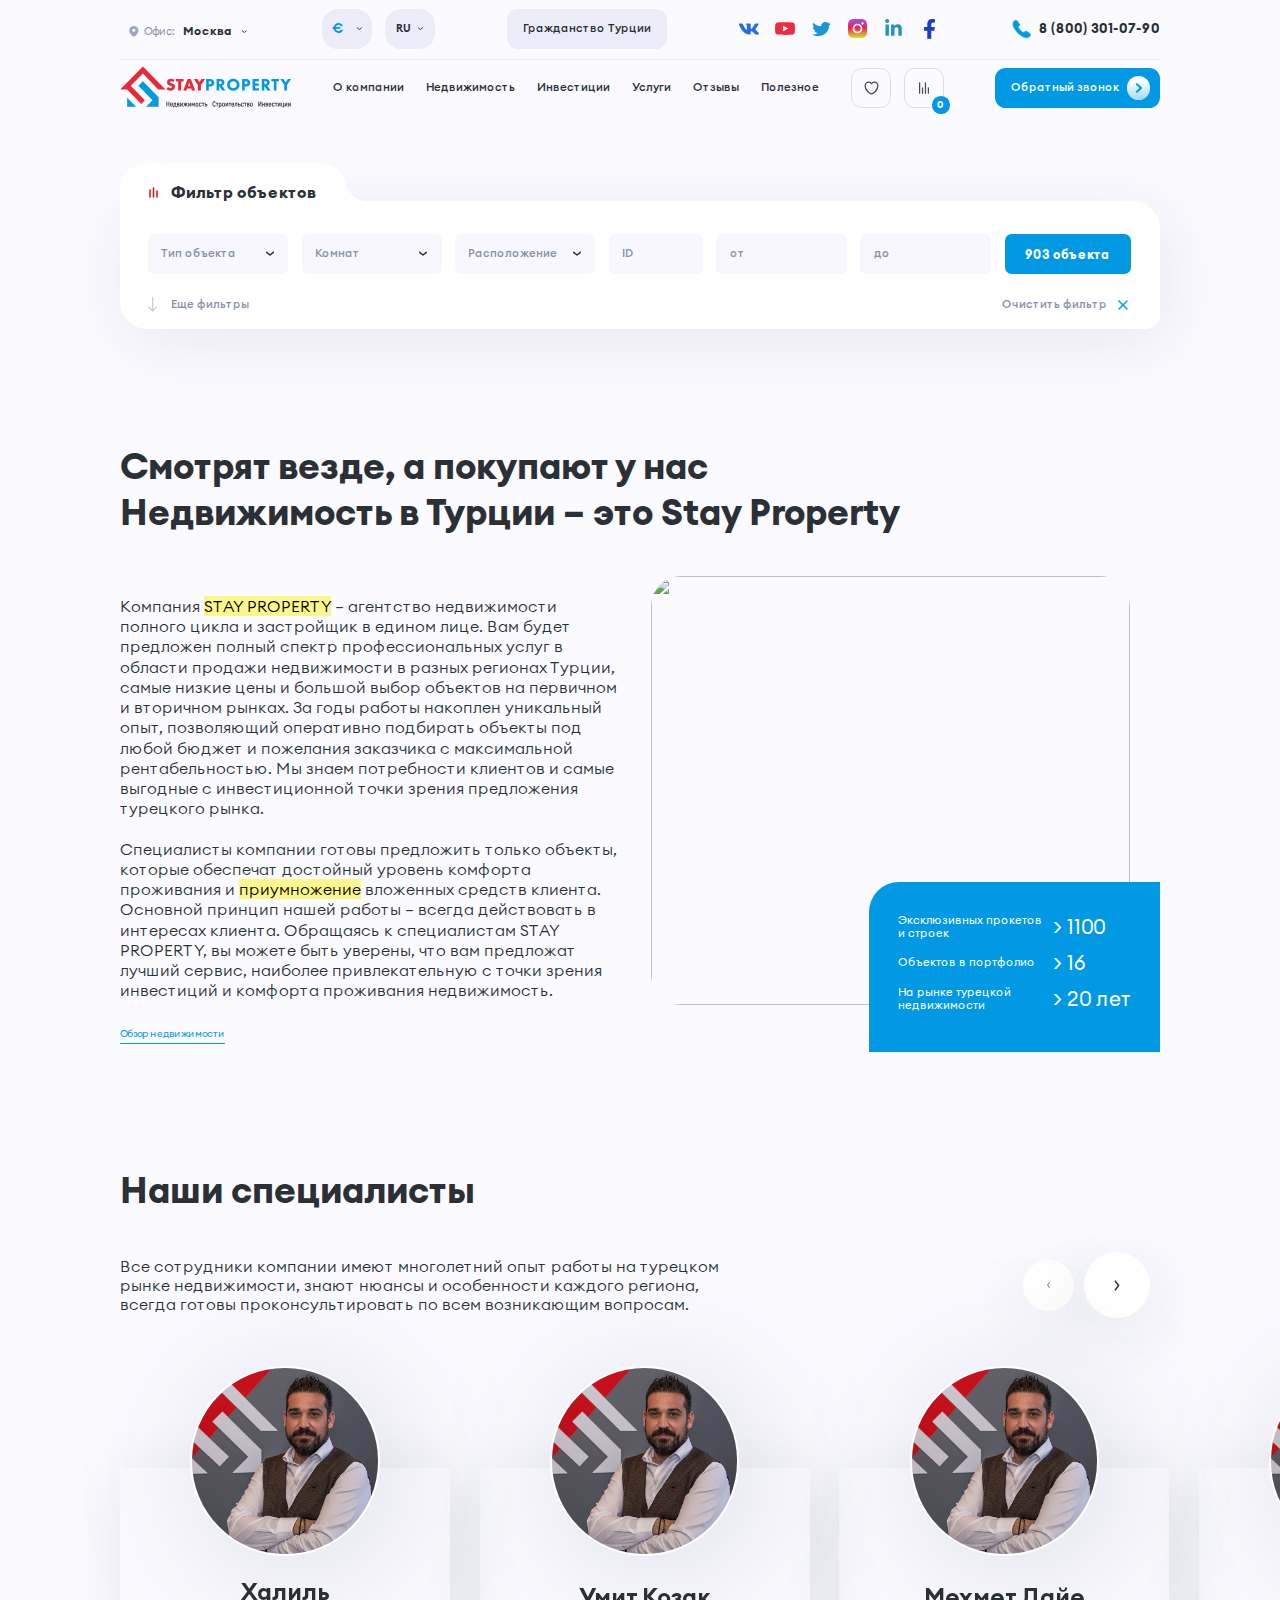
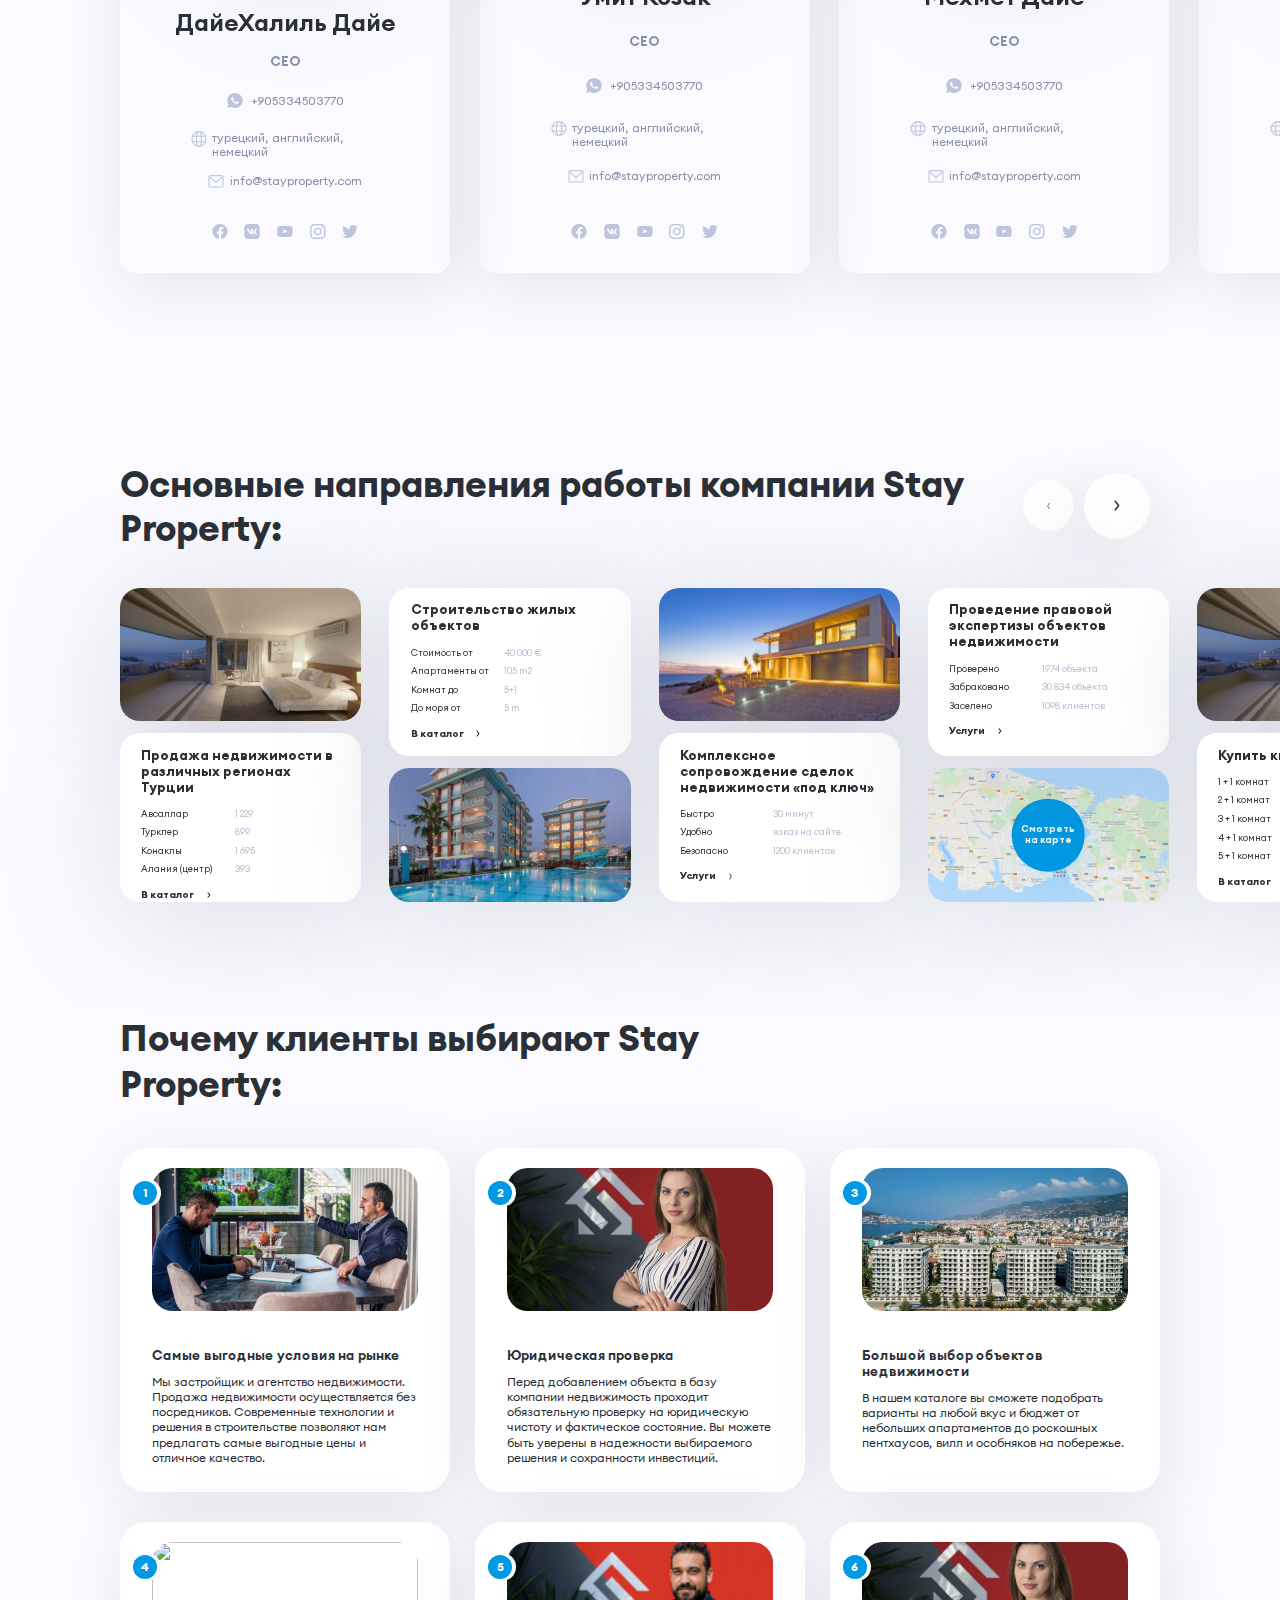
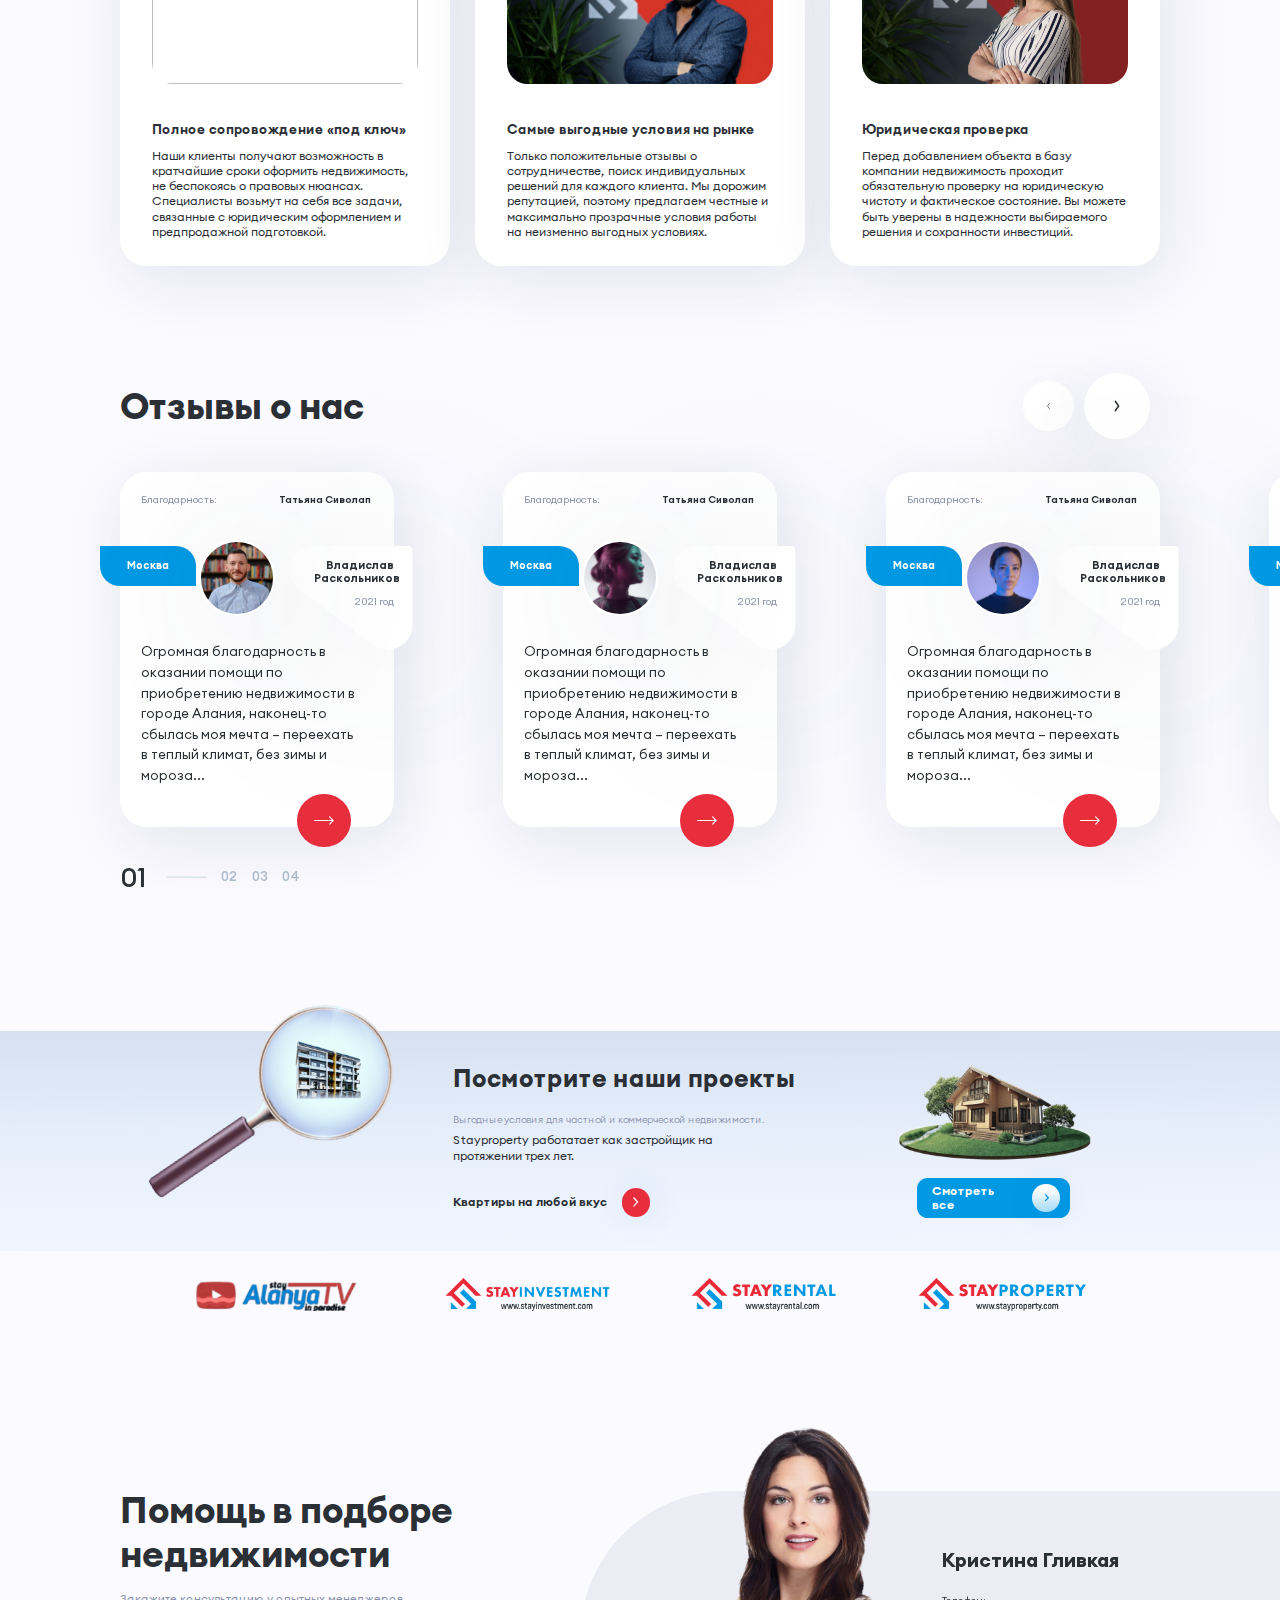
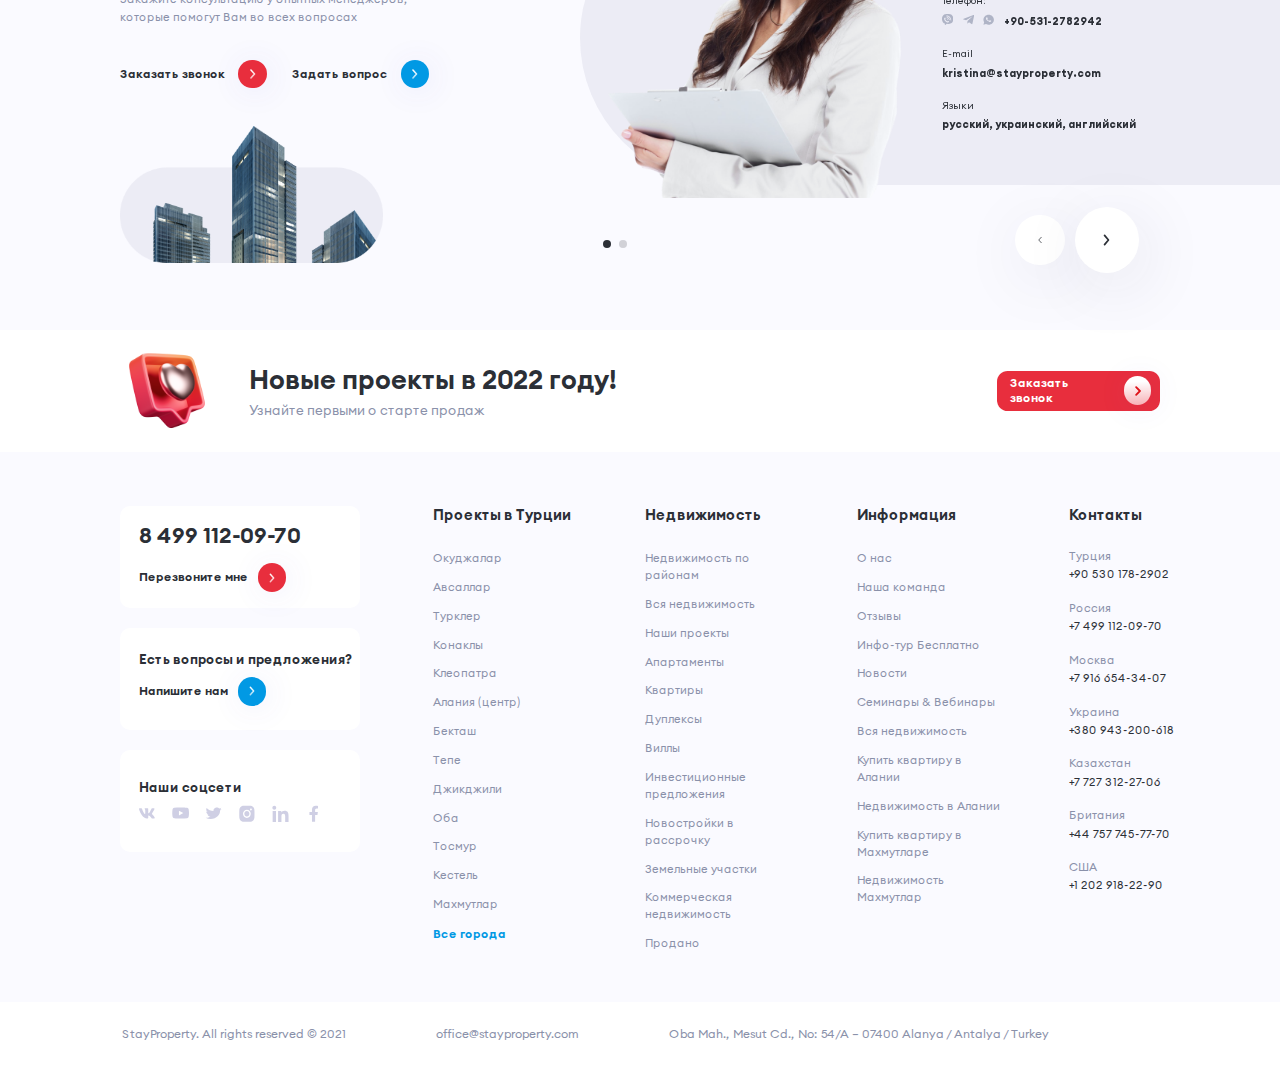
==== commit ef4d2aac: "media" ====
--- a/about.html
+++ b/about.html
@@ -315,7 +315,7 @@
         </div>
     </header>
     <main class="main">
-        <section class="banner no-img about">
+        <section class="banner no-img">
             <div class="container">
                 <div class="banner__inner">
                     <div class="filter" id="spoller-filter">
--- a/css/style.css
+++ b/css/style.css
@@ -243,6 +243,9 @@
   -ms-flex-item-align: end;
       align-self: flex-end;
   width: 19.1rem;
+}
+.logo__text-wrap svg {
+  width: 18.8rem;
 }
 .logo__text-wrap svg:not(:last-child) {
   margin-bottom: 0.7rem;
@@ -5832,6 +5835,7 @@
 
 .worker__item {
   width: 49.5rem;
+  height: 76rem;
   padding: 0 2rem 5rem 2rem;
   display: -webkit-box;
   display: -ms-flexbox;
@@ -5840,6 +5844,9 @@
   -webkit-box-direction: normal;
       -ms-flex-direction: column;
           flex-direction: column;
+  -webkit-box-pack: justify;
+      -ms-flex-pack: justify;
+          justify-content: space-between;
   -webkit-box-align: center;
       -ms-flex-align: center;
           align-items: center;
@@ -5971,9 +5978,9 @@
   display: -webkit-box;
   display: -ms-flexbox;
   display: flex;
-  -webkit-box-align: center;
-      -ms-flex-align: center;
-          align-items: center;
+  -webkit-box-align: start;
+      -ms-flex-align: start;
+          align-items: start;
   margin-bottom: 2rem;
 }
 .worker__language-img {
@@ -6247,6 +6254,12 @@
 .staff__slide .worker__name {
   margin-bottom: 2.5rem;
   line-height: 1.27;
+}
+.staff__slide .worker__item:nth-child(-n+3) {
+  margin-bottom: 0rem;
+}
+.staff__slide .worker__item:not(:nth-child(3n+3)) {
+  margin-right: 0rem;
 }
 
 .catalog.about {
@@ -10494,14 +10507,17 @@
   }
 
   .catalog {
-    margin-bottom: 0rem;
-    padding-bottom: 16rem;
+    margin-bottom: 16rem;
+  }
+  .catalog .container {
+    padding: 0;
   }
   .catalog__title-wrap {
     -webkit-box-orient: vertical;
     -webkit-box-direction: normal;
         -ms-flex-direction: column;
             flex-direction: column;
+    padding: 0 4rem;
   }
   .catalog__title-wrap .swiper__arrows {
     position: absolute;
@@ -10510,6 +10526,11 @@
   }
   .catalog__title {
     padding-bottom: 15.4rem;
+  }
+  .catalog__content {
+    height: 380rem;
+    overflow-y: hidden;
+    padding: 0 4rem;
   }
   .catalog__box-column {
     width: 100%;
@@ -10539,7 +10560,7 @@
   }
   .catalog__box {
     width: 100%;
-    height: 100%;
+    height: 50.6rem;
     border-radius: 4rem;
   }
   .catalog__box:nth-child(1) {
@@ -10555,7 +10576,7 @@
     position: relative;
   }
   .catalog__box img {
-    height: 100%;
+    height: 37rem;
     -o-object-fit: cover;
        object-fit: cover;
     border-radius: inherit;
@@ -10565,7 +10586,7 @@
     margin-bottom: 2.5rem;
   }
   .catalog__item {
-    width: 60%;
+    width: 100%;
     font-size: 2.8rem;
     margin-bottom: 4rem;
   }
@@ -10578,9 +10599,11 @@
   .catalog__item-key {
     color: #2B2F36;
     padding-right: 2rem;
+    width: 50%;
   }
   .catalog__item-value {
     color: #BABFD3;
+    width: 50%;
   }
   .catalog__item-link {
     font-size: 3rem;
@@ -12178,7 +12201,6 @@
   .banner.no-img {
     padding-top: 0rem;
     margin-bottom: 11rem;
-    padding: 0 4rem;
   }
 
   .banner.no-img .filter__body {
@@ -13273,6 +13295,7 @@
 
   .worker__item {
     width: 100%;
+    height: 120rem;
     padding: 0 4rem 8rem 4rem;
     -webkit-box-align: start;
         -ms-flex-align: start;
@@ -13620,12 +13643,12 @@
     width: 100%;
   }
   .catalog.about .catalog__content {
-    height: 450rem;
+    height: 380rem;
     overflow-y: hidden;
     padding: 0 4rem;
   }
   .catalog.about .catalog__item-value {
-    width: 16rem;
+    width: 50%;
   }
 
   .why-us {
@@ -13767,4 +13790,106 @@
     -o-object-fit: contain;
        object-fit: contain;
   }
+
+  .articles.page-buy .articles__title {
+    margin-bottom: 5rem;
+    text-align: left;
+  }
+
+  .articles.page-buy .articles__substrate {
+    font-size: 3.4rem;
+    padding: 6rem 4rem;
+    text-align: left;
+    border-radius: 4rem;
+  }
+
+  .articles.page-buy .articles__substrate-item::before {
+    width: 1.6rem;
+    height: 1.6rem;
+    top: 1rem;
+    left: -0.5rem;
+  }
+
+  .articles.page-buy .articles__substrate-item {
+    padding-left: 2rem;
+    width: 100%;
+    text-align: left;
+  }
+
+  .articles.page-buy .articles__text-block-img {
+    height: 44.4rem;
+    border-radius: 4rem;
+    margin-bottom: 10rem;
+  }
+
+  .articles__right-item.all-bg {
+    height: 124.4rem;
+  }
+
+  .real-estate.page-real-estate .real-estate__top {
+    -webkit-box-orient: vertical;
+    -webkit-box-direction: normal;
+        -ms-flex-direction: column;
+            flex-direction: column;
+  }
+  .real-estate.page-real-estate .real-estate__top-sorting {
+    display: none;
+  }
+  .real-estate.page-real-estate .real-estate__title {
+    margin-bottom: 5rem;
+  }
+  .real-estate.page-real-estate .real-estate__sorting-wrap {
+    display: -webkit-box;
+    display: -ms-flexbox;
+    display: flex;
+    -webkit-box-align: center;
+        -ms-flex-align: center;
+            align-items: center;
+    -webkit-box-pack: end;
+        -ms-flex-pack: end;
+            justify-content: flex-end;
+  }
+  .real-estate.page-real-estate .real-estate__select-sort {
+    padding-right: 10rem;
+    position: relative;
+    cursor: pointer;
+  }
+  .real-estate.page-real-estate .real-estate__select-sort .dropdown {
+    width: 40rem;
+    font-size: 3rem;
+    font-weight: 400;
+    color: rgb(138, 145, 170);
+    position: relative;
+  }
+  .real-estate.page-real-estate .real-estate__select-sort .dropdown.active .real-estate__select-arrow {
+    -webkit-transform: rotate(180deg);
+            transform: rotate(180deg);
+  }
+  .real-estate.page-real-estate .real-estate__select-sort .select {
+    width: -webkit-max-content;
+    width: -moz-max-content;
+    width: max-content;
+  }
+  .real-estate.page-real-estate .real-estate__select-sort .select:focus-visible {
+    outline: transparent;
+  }
+  .real-estate.page-real-estate .real-estate__select-sort .dropdown-menu:focus-visible {
+    outline: transparent;
+  }
+  .real-estate.page-real-estate .real-estate__select-arrow {
+    width: 2rem;
+    height: 2rem;
+    -o-object-fit: contain;
+       object-fit: contain;
+    position: absolute;
+    top: 0;
+    right: 0;
+    -webkit-transition: 0.5s;
+    transition: 0.5s;
+    margin-top: 1.1rem;
+  }
+  .real-estate.page-real-estate .real-estate__sorting-view {
+    -ms-flex-item-align: start;
+        align-self: flex-start;
+  }
 }/*# sourceMappingURL=style.css.map */